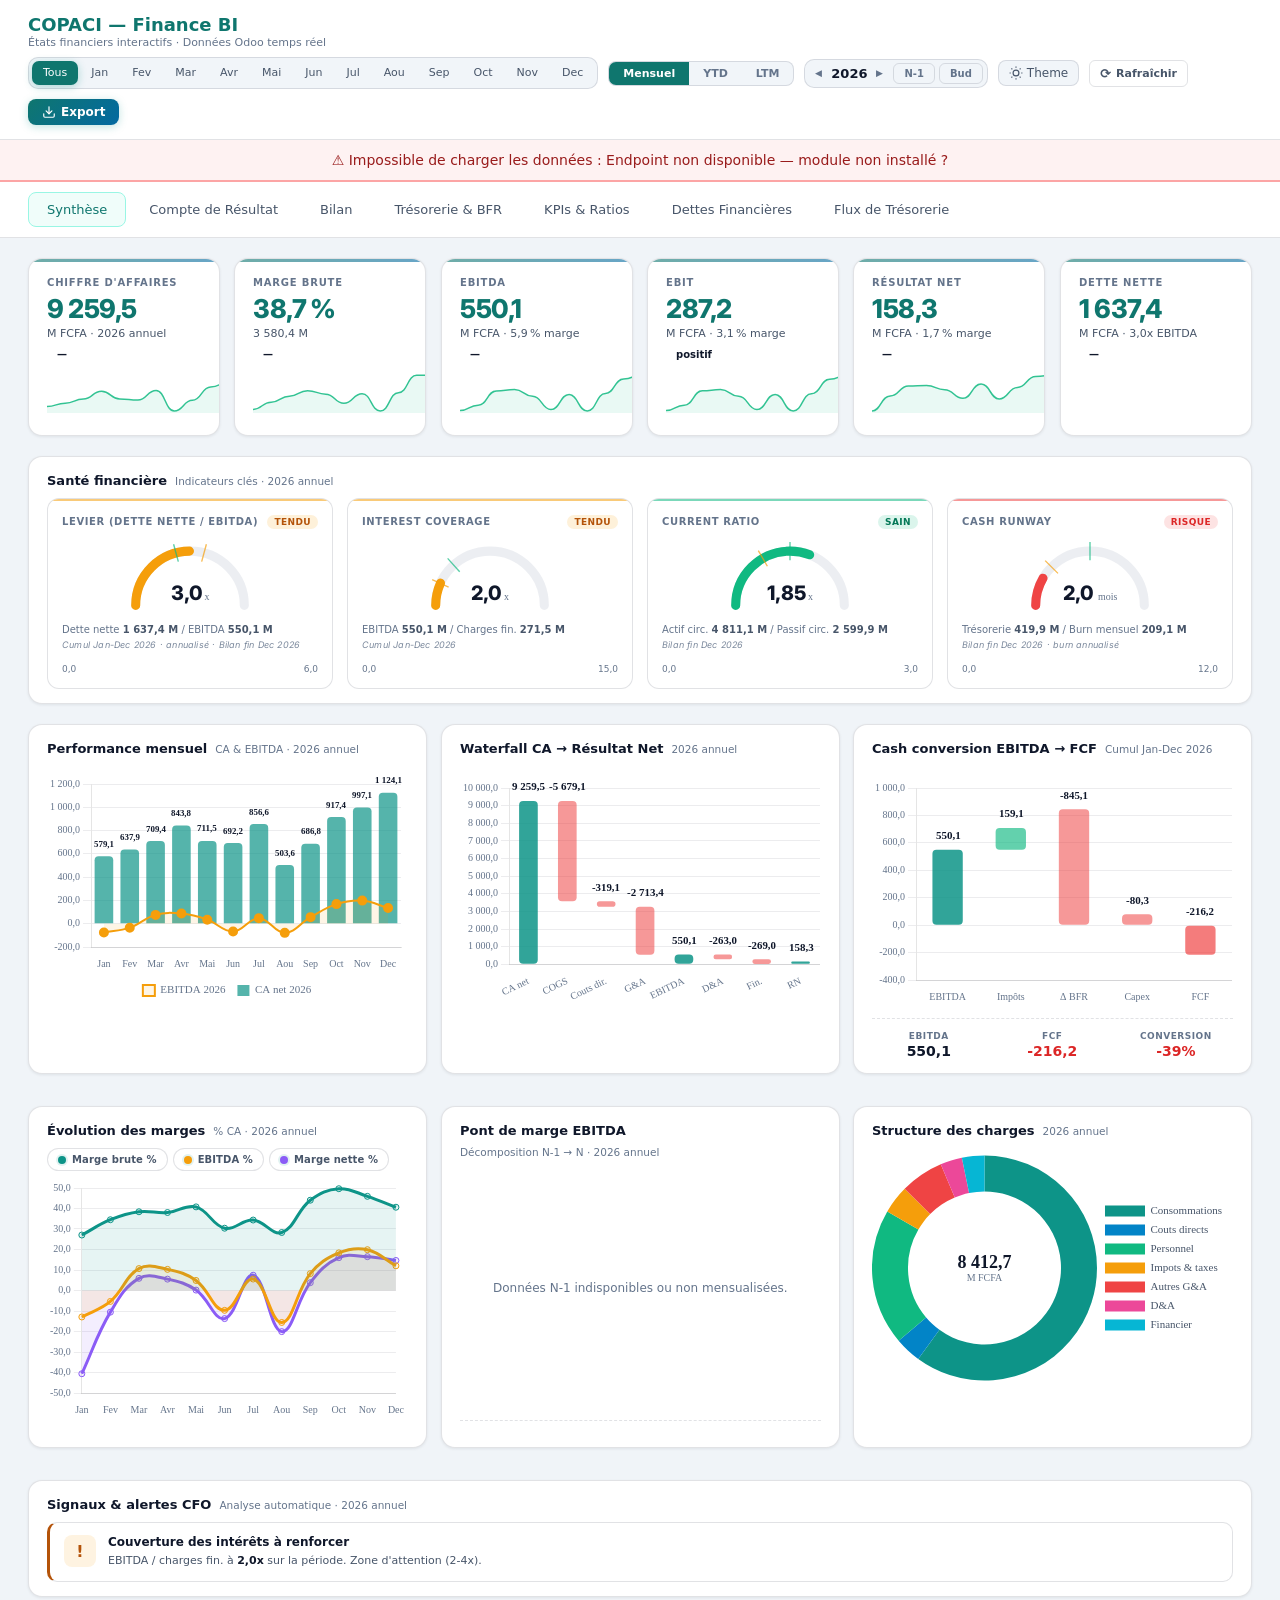
==== copaci_finance_bi/static/src/html/dashboard.html @ 36da9a75 "refactor: replace split-JS module with monolithic blob approach - Inline Chart.js 4.4.7 + plugin dat" ====
<!DOCTYPE html>
<html lang="fr" data-theme="light">
<head>
<meta charset="UTF-8">
<meta name="viewport" content="width=device-width, initial-scale=1.0">
<title>COPACI — Finance BI Dashboard (Preview · Reference)</title>
<link href="https://fonts.googleapis.com/css2?family=Inter:wght@300;400;500;600;700;800&display=swap" rel="stylesheet">
<script>/* Chart.js v4.4.7 minified - inlined to avoid CDN dependency */
/**
 * Skipped minification because the original files appears to be already minified.
 * Original file: /npm/chart.js@4.4.7/dist/chart.umd.js
 *
 * Do NOT use SRI with dynamically generated files! More information: https://www.jsdelivr.com/using-sri-with-dynamic-files
 */
/*!
 * Chart.js v4.4.7
 * https://www.chartjs.org
 * (c) 2024 Chart.js Contributors
 * Released under the MIT License
 */
!function(t,e){"object"==typeof exports&&"undefined"!=typeof module?module.exports=e():"function"==typeof define&&define.amd?define(e):(t="undefined"!=typeof globalThis?globalThis:t||self).Chart=e()}(this,(function(){"use strict";var t=Object.freeze({__proto__:null,get Colors(){return Go},get Decimation(){return Qo},get Filler(){return ma},get Legend(){return ya},get SubTitle(){return ka},get Title(){return Ma},get Tooltip(){return Ba}});function e(){}const i=(()=>{let t=0;return()=>t++})();function s(t){return null==t}function n(t){if(Array.isArray&&Array.isArray(t))return!0;const e=Object.prototype.toString.call(t);return"[object"===e.slice(0,7)&&"Array]"===e.slice(-6)}function o(t){return null!==t&&"[object Object]"===Object.prototype.toString.call(t)}function a(t){return("number"==typeof t||t instanceof Number)&&isFinite(+t)}function r(t,e){return a(t)?t:e}function l(t,e){return void 0===t?e:t}const h=(t,e)=>"string"==typeof t&&t.endsWith("%")?parseFloat(t)/100:+t/e,c=(t,e)=>"string"==typeof t&&t.endsWith("%")?parseFloat(t)/100*e:+t;function d(t,e,i){if(t&&"function"==typeof t.call)return t.apply(i,e)}function u(t,e,i,s){let a,r,l;if(n(t))if(r=t.length,s)for(a=r-1;a>=0;a--)e.call(i,t[a],a);else for(a=0;a<r;a++)e.call(i,t[a],a);else if(o(t))for(l=Object.keys(t),r=l.length,a=0;a<r;a++)e.call(i,t[l[a]],l[a])}function f(t,e){let i,s,n,o;if(!t||!e||t.length!==e.length)return!1;for(i=0,s=t.length;i<s;++i)if(n=t[i],o=e[i],n.datasetIndex!==o.datasetIndex||n.index!==o.index)return!1;return!0}function g(t){if(n(t))return t.map(g);if(o(t)){const e=Object.create(null),i=Object.keys(t),s=i.length;let n=0;for(;n<s;++n)e[i[n]]=g(t[i[n]]);return e}return t}function p(t){return-1===["__proto__","prototype","constructor"].indexOf(t)}function m(t,e,i,s){if(!p(t))return;const n=e[t],a=i[t];o(n)&&o(a)?b(n,a,s):e[t]=g(a)}function b(t,e,i){const s=n(e)?e:[e],a=s.length;if(!o(t))return t;const r=(i=i||{}).merger||m;let l;for(let e=0;e<a;++e){if(l=s[e],!o(l))continue;const n=Object.keys(l);for(let e=0,s=n.length;e<s;++e)r(n[e],t,l,i)}return t}function x(t,e){return b(t,e,{merger:_})}function _(t,e,i){if(!p(t))return;const s=e[t],n=i[t];o(s)&&o(n)?x(s,n):Object.prototype.hasOwnProperty.call(e,t)||(e[t]=g(n))}const y={"":t=>t,x:t=>t.x,y:t=>t.y};function v(t){const e=t.split("."),i=[];let s="";for(const t of e)s+=t,s.endsWith("\\")?s=s.slice(0,-1)+".":(i.push(s),s="");return i}function M(t,e){const i=y[e]||(y[e]=function(t){const e=v(t);return t=>{for(const i of e){if(""===i)break;t=t&&t[i]}return t}}(e));return i(t)}function w(t){return t.charAt(0).toUpperCase()+t.slice(1)}const k=t=>void 0!==t,S=t=>"function"==typeof t,P=(t,e)=>{if(t.size!==e.size)return!1;for(const i of t)if(!e.has(i))return!1;return!0};function D(t){return"mouseup"===t.type||"click"===t.type||"contextmenu"===t.type}const C=Math.PI,O=2*C,A=O+C,T=Number.POSITIVE_INFINITY,L=C/180,E=C/2,R=C/4,I=2*C/3,z=Math.log10,F=Math.sign;function V(t,e,i){return Math.abs(t-e)<i}function B(t){const e=Math.round(t);t=V(t,e,t/1e3)?e:t;const i=Math.pow(10,Math.floor(z(t))),s=t/i;return(s<=1?1:s<=2?2:s<=5?5:10)*i}function W(t){const e=[],i=Math.sqrt(t);let s;for(s=1;s<i;s++)t%s==0&&(e.push(s),e.push(t/s));return i===(0|i)&&e.push(i),e.sort(((t,e)=>t-e)).pop(),e}function N(t){return!isNaN(parseFloat(t))&&isFinite(t)}function H(t,e){const i=Math.round(t);return i-e<=t&&i+e>=t}function j(t,e,i){let s,n,o;for(s=0,n=t.length;s<n;s++)o=t[s][i],isNaN(o)||(e.min=Math.min(e.min,o),e.max=Math.max(e.max,o))}function $(t){return t*(C/180)}function Y(t){return t*(180/C)}function U(t){if(!a(t))return;let e=1,i=0;for(;Math.round(t*e)/e!==t;)e*=10,i++;return i}function X(t,e){const i=e.x-t.x,s=e.y-t.y,n=Math.sqrt(i*i+s*s);let o=Math.atan2(s,i);return o<-.5*C&&(o+=O),{angle:o,distance:n}}function q(t,e){return Math.sqrt(Math.pow(e.x-t.x,2)+Math.pow(e.y-t.y,2))}function K(t,e){return(t-e+A)%O-C}function G(t){return(t%O+O)%O}function Z(t,e,i,s){const n=G(t),o=G(e),a=G(i),r=G(o-n),l=G(a-n),h=G(n-o),c=G(n-a);return n===o||n===a||s&&o===a||r>l&&h<c}function J(t,e,i){return Math.max(e,Math.min(i,t))}function Q(t){return J(t,-32768,32767)}function tt(t,e,i,s=1e-6){return t>=Math.min(e,i)-s&&t<=Math.max(e,i)+s}function et(t,e,i){i=i||(i=>t[i]<e);let s,n=t.length-1,o=0;for(;n-o>1;)s=o+n>>1,i(s)?o=s:n=s;return{lo:o,hi:n}}const it=(t,e,i,s)=>et(t,i,s?s=>{const n=t[s][e];return n<i||n===i&&t[s+1][e]===i}:s=>t[s][e]<i),st=(t,e,i)=>et(t,i,(s=>t[s][e]>=i));function nt(t,e,i){let s=0,n=t.length;for(;s<n&&t[s]<e;)s++;for(;n>s&&t[n-1]>i;)n--;return s>0||n<t.length?t.slice(s,n):t}const ot=["push","pop","shift","splice","unshift"];function at(t,e){t._chartjs?t._chartjs.listeners.push(e):(Object.defineProperty(t,"_chartjs",{configurable:!0,enumerable:!1,value:{listeners:[e]}}),ot.forEach((e=>{const i="_onData"+w(e),s=t[e];Object.defineProperty(t,e,{configurable:!0,enumerable:!1,value(...e){const n=s.apply(this,e);return t._chartjs.listeners.forEach((t=>{"function"==typeof t[i]&&t[i](...e)})),n}})})))}function rt(t,e){const i=t._chartjs;if(!i)return;const s=i.listeners,n=s.indexOf(e);-1!==n&&s.splice(n,1),s.length>0||(ot.forEach((e=>{delete t[e]})),delete t._chartjs)}function lt(t){const e=new Set(t);return e.size===t.length?t:Array.from(e)}const ht="undefined"==typeof window?function(t){return t()}:window.requestAnimationFrame;function ct(t,e){let i=[],s=!1;return function(...n){i=n,s||(s=!0,ht.call(window,(()=>{s=!1,t.apply(e,i)})))}}function dt(t,e){let i;return function(...s){return e?(clearTimeout(i),i=setTimeout(t,e,s)):t.apply(this,s),e}}const ut=t=>"start"===t?"left":"end"===t?"right":"center",ft=(t,e,i)=>"start"===t?e:"end"===t?i:(e+i)/2,gt=(t,e,i,s)=>t===(s?"left":"right")?i:"center"===t?(e+i)/2:e;function pt(t,e,i){const s=e.length;let n=0,o=s;if(t._sorted){const{iScale:a,_parsed:r}=t,l=a.axis,{min:h,max:c,minDefined:d,maxDefined:u}=a.getUserBounds();d&&(n=J(Math.min(it(r,l,h).lo,i?s:it(e,l,a.getPixelForValue(h)).lo),0,s-1)),o=u?J(Math.max(it(r,a.axis,c,!0).hi+1,i?0:it(e,l,a.getPixelForValue(c),!0).hi+1),n,s)-n:s-n}return{start:n,count:o}}function mt(t){const{xScale:e,yScale:i,_scaleRanges:s}=t,n={xmin:e.min,xmax:e.max,ymin:i.min,ymax:i.max};if(!s)return t._scaleRanges=n,!0;const o=s.xmin!==e.min||s.xmax!==e.max||s.ymin!==i.min||s.ymax!==i.max;return Object.assign(s,n),o}class bt{constructor(){this._request=null,this._charts=new Map,this._running=!1,this._lastDate=void 0}_notify(t,e,i,s){const n=e.listeners[s],o=e.duration;n.forEach((s=>s({chart:t,initial:e.initial,numSteps:o,currentStep:Math.min(i-e.start,o)})))}_refresh(){this._request||(this._running=!0,this._request=ht.call(window,(()=>{this._update(),this._request=null,this._running&&this._refresh()})))}_update(t=Date.now()){let e=0;this._charts.forEach(((i,s)=>{if(!i.running||!i.items.length)return;const n=i.items;let o,a=n.length-1,r=!1;for(;a>=0;--a)o=n[a],o._active?(o._total>i.duration&&(i.duration=o._total),o.tick(t),r=!0):(n[a]=n[n.length-1],n.pop());r&&(s.draw(),this._notify(s,i,t,"progress")),n.length||(i.running=!1,this._notify(s,i,t,"complete"),i.initial=!1),e+=n.length})),this._lastDate=t,0===e&&(this._running=!1)}_getAnims(t){const e=this._charts;let i=e.get(t);return i||(i={running:!1,initial:!0,items:[],listeners:{complete:[],progress:[]}},e.set(t,i)),i}listen(t,e,i){this._getAnims(t).listeners[e].push(i)}add(t,e){e&&e.length&&this._getAnims(t).items.push(...e)}has(t){return this._getAnims(t).items.length>0}start(t){const e=this._charts.get(t);e&&(e.running=!0,e.start=Date.now(),e.duration=e.items.reduce(((t,e)=>Math.max(t,e._duration)),0),this._refresh())}running(t){if(!this._running)return!1;const e=this._charts.get(t);return!!(e&&e.running&&e.items.length)}stop(t){const e=this._charts.get(t);if(!e||!e.items.length)return;const i=e.items;let s=i.length-1;for(;s>=0;--s)i[s].cancel();e.items=[],this._notify(t,e,Date.now(),"complete")}remove(t){return this._charts.delete(t)}}var xt=new bt;
/*!
 * @kurkle/color v0.3.2
 * https://github.com/kurkle/color#readme
 * (c) 2023 Jukka Kurkela
 * Released under the MIT License
 */function _t(t){return t+.5|0}const yt=(t,e,i)=>Math.max(Math.min(t,i),e);function vt(t){return yt(_t(2.55*t),0,255)}function Mt(t){return yt(_t(255*t),0,255)}function wt(t){return yt(_t(t/2.55)/100,0,1)}function kt(t){return yt(_t(100*t),0,100)}const St={0:0,1:1,2:2,3:3,4:4,5:5,6:6,7:7,8:8,9:9,A:10,B:11,C:12,D:13,E:14,F:15,a:10,b:11,c:12,d:13,e:14,f:15},Pt=[..."0123456789ABCDEF"],Dt=t=>Pt[15&t],Ct=t=>Pt[(240&t)>>4]+Pt[15&t],Ot=t=>(240&t)>>4==(15&t);function At(t){var e=(t=>Ot(t.r)&&Ot(t.g)&&Ot(t.b)&&Ot(t.a))(t)?Dt:Ct;return t?"#"+e(t.r)+e(t.g)+e(t.b)+((t,e)=>t<255?e(t):"")(t.a,e):void 0}const Tt=/^(hsla?|hwb|hsv)\(\s*([-+.e\d]+)(?:deg)?[\s,]+([-+.e\d]+)%[\s,]+([-+.e\d]+)%(?:[\s,]+([-+.e\d]+)(%)?)?\s*\)$/;function Lt(t,e,i){const s=e*Math.min(i,1-i),n=(e,n=(e+t/30)%12)=>i-s*Math.max(Math.min(n-3,9-n,1),-1);return[n(0),n(8),n(4)]}function Et(t,e,i){const s=(s,n=(s+t/60)%6)=>i-i*e*Math.max(Math.min(n,4-n,1),0);return[s(5),s(3),s(1)]}function Rt(t,e,i){const s=Lt(t,1,.5);let n;for(e+i>1&&(n=1/(e+i),e*=n,i*=n),n=0;n<3;n++)s[n]*=1-e-i,s[n]+=e;return s}function It(t){const e=t.r/255,i=t.g/255,s=t.b/255,n=Math.max(e,i,s),o=Math.min(e,i,s),a=(n+o)/2;let r,l,h;return n!==o&&(h=n-o,l=a>.5?h/(2-n-o):h/(n+o),r=function(t,e,i,s,n){return t===n?(e-i)/s+(e<i?6:0):e===n?(i-t)/s+2:(t-e)/s+4}(e,i,s,h,n),r=60*r+.5),[0|r,l||0,a]}function zt(t,e,i,s){return(Array.isArray(e)?t(e[0],e[1],e[2]):t(e,i,s)).map(Mt)}function Ft(t,e,i){return zt(Lt,t,e,i)}function Vt(t){return(t%360+360)%360}function Bt(t){const e=Tt.exec(t);let i,s=255;if(!e)return;e[5]!==i&&(s=e[6]?vt(+e[5]):Mt(+e[5]));const n=Vt(+e[2]),o=+e[3]/100,a=+e[4]/100;return i="hwb"===e[1]?function(t,e,i){return zt(Rt,t,e,i)}(n,o,a):"hsv"===e[1]?function(t,e,i){return zt(Et,t,e,i)}(n,o,a):Ft(n,o,a),{r:i[0],g:i[1],b:i[2],a:s}}const Wt={x:"dark",Z:"light",Y:"re",X:"blu",W:"gr",V:"medium",U:"slate",A:"ee",T:"ol",S:"or",B:"ra",C:"lateg",D:"ights",R:"in",Q:"turquois",E:"hi",P:"ro",O:"al",N:"le",M:"de",L:"yello",F:"en",K:"ch",G:"arks",H:"ea",I:"ightg",J:"wh"},Nt={OiceXe:"f0f8ff",antiquewEte:"faebd7",aqua:"ffff",aquamarRe:"7fffd4",azuY:"f0ffff",beige:"f5f5dc",bisque:"ffe4c4",black:"0",blanKedOmond:"ffebcd",Xe:"ff",XeviTet:"8a2be2",bPwn:"a52a2a",burlywood:"deb887",caMtXe:"5f9ea0",KartYuse:"7fff00",KocTate:"d2691e",cSO:"ff7f50",cSnflowerXe:"6495ed",cSnsilk:"fff8dc",crimson:"dc143c",cyan:"ffff",xXe:"8b",xcyan:"8b8b",xgTMnPd:"b8860b",xWay:"a9a9a9",xgYF:"6400",xgYy:"a9a9a9",xkhaki:"bdb76b",xmagFta:"8b008b",xTivegYF:"556b2f",xSange:"ff8c00",xScEd:"9932cc",xYd:"8b0000",xsOmon:"e9967a",xsHgYF:"8fbc8f",xUXe:"483d8b",xUWay:"2f4f4f",xUgYy:"2f4f4f",xQe:"ced1",xviTet:"9400d3",dAppRk:"ff1493",dApskyXe:"bfff",dimWay:"696969",dimgYy:"696969",dodgerXe:"1e90ff",fiYbrick:"b22222",flSOwEte:"fffaf0",foYstWAn:"228b22",fuKsia:"ff00ff",gaRsbSo:"dcdcdc",ghostwEte:"f8f8ff",gTd:"ffd700",gTMnPd:"daa520",Way:"808080",gYF:"8000",gYFLw:"adff2f",gYy:"808080",honeyMw:"f0fff0",hotpRk:"ff69b4",RdianYd:"cd5c5c",Rdigo:"4b0082",ivSy:"fffff0",khaki:"f0e68c",lavFMr:"e6e6fa",lavFMrXsh:"fff0f5",lawngYF:"7cfc00",NmoncEffon:"fffacd",ZXe:"add8e6",ZcSO:"f08080",Zcyan:"e0ffff",ZgTMnPdLw:"fafad2",ZWay:"d3d3d3",ZgYF:"90ee90",ZgYy:"d3d3d3",ZpRk:"ffb6c1",ZsOmon:"ffa07a",ZsHgYF:"20b2aa",ZskyXe:"87cefa",ZUWay:"778899",ZUgYy:"778899",ZstAlXe:"b0c4de",ZLw:"ffffe0",lime:"ff00",limegYF:"32cd32",lRF:"faf0e6",magFta:"ff00ff",maPon:"800000",VaquamarRe:"66cdaa",VXe:"cd",VScEd:"ba55d3",VpurpN:"9370db",VsHgYF:"3cb371",VUXe:"7b68ee",VsprRggYF:"fa9a",VQe:"48d1cc",VviTetYd:"c71585",midnightXe:"191970",mRtcYam:"f5fffa",mistyPse:"ffe4e1",moccasR:"ffe4b5",navajowEte:"ffdead",navy:"80",Tdlace:"fdf5e6",Tive:"808000",TivedBb:"6b8e23",Sange:"ffa500",SangeYd:"ff4500",ScEd:"da70d6",pOegTMnPd:"eee8aa",pOegYF:"98fb98",pOeQe:"afeeee",pOeviTetYd:"db7093",papayawEp:"ffefd5",pHKpuff:"ffdab9",peru:"cd853f",pRk:"ffc0cb",plum:"dda0dd",powMrXe:"b0e0e6",purpN:"800080",YbeccapurpN:"663399",Yd:"ff0000",Psybrown:"bc8f8f",PyOXe:"4169e1",saddNbPwn:"8b4513",sOmon:"fa8072",sandybPwn:"f4a460",sHgYF:"2e8b57",sHshell:"fff5ee",siFna:"a0522d",silver:"c0c0c0",skyXe:"87ceeb",UXe:"6a5acd",UWay:"708090",UgYy:"708090",snow:"fffafa",sprRggYF:"ff7f",stAlXe:"4682b4",tan:"d2b48c",teO:"8080",tEstN:"d8bfd8",tomato:"ff6347",Qe:"40e0d0",viTet:"ee82ee",JHt:"f5deb3",wEte:"ffffff",wEtesmoke:"f5f5f5",Lw:"ffff00",LwgYF:"9acd32"};let Ht;function jt(t){Ht||(Ht=function(){const t={},e=Object.keys(Nt),i=Object.keys(Wt);let s,n,o,a,r;for(s=0;s<e.length;s++){for(a=r=e[s],n=0;n<i.length;n++)o=i[n],r=r.replace(o,Wt[o]);o=parseInt(Nt[a],16),t[r]=[o>>16&255,o>>8&255,255&o]}return t}(),Ht.transparent=[0,0,0,0]);const e=Ht[t.toLowerCase()];return e&&{r:e[0],g:e[1],b:e[2],a:4===e.length?e[3]:255}}const $t=/^rgba?\(\s*([-+.\d]+)(%)?[\s,]+([-+.e\d]+)(%)?[\s,]+([-+.e\d]+)(%)?(?:[\s,/]+([-+.e\d]+)(%)?)?\s*\)$/;const Yt=t=>t<=.0031308?12.92*t:1.055*Math.pow(t,1/2.4)-.055,Ut=t=>t<=.04045?t/12.92:Math.pow((t+.055)/1.055,2.4);function Xt(t,e,i){if(t){let s=It(t);s[e]=Math.max(0,Math.min(s[e]+s[e]*i,0===e?360:1)),s=Ft(s),t.r=s[0],t.g=s[1],t.b=s[2]}}function qt(t,e){return t?Object.assign(e||{},t):t}function Kt(t){var e={r:0,g:0,b:0,a:255};return Array.isArray(t)?t.length>=3&&(e={r:t[0],g:t[1],b:t[2],a:255},t.length>3&&(e.a=Mt(t[3]))):(e=qt(t,{r:0,g:0,b:0,a:1})).a=Mt(e.a),e}function Gt(t){return"r"===t.charAt(0)?function(t){const e=$t.exec(t);let i,s,n,o=255;if(e){if(e[7]!==i){const t=+e[7];o=e[8]?vt(t):yt(255*t,0,255)}return i=+e[1],s=+e[3],n=+e[5],i=255&(e[2]?vt(i):yt(i,0,255)),s=255&(e[4]?vt(s):yt(s,0,255)),n=255&(e[6]?vt(n):yt(n,0,255)),{r:i,g:s,b:n,a:o}}}(t):Bt(t)}class Zt{constructor(t){if(t instanceof Zt)return t;const e=typeof t;let i;var s,n,o;"object"===e?i=Kt(t):"string"===e&&(o=(s=t).length,"#"===s[0]&&(4===o||5===o?n={r:255&17*St[s[1]],g:255&17*St[s[2]],b:255&17*St[s[3]],a:5===o?17*St[s[4]]:255}:7!==o&&9!==o||(n={r:St[s[1]]<<4|St[s[2]],g:St[s[3]]<<4|St[s[4]],b:St[s[5]]<<4|St[s[6]],a:9===o?St[s[7]]<<4|St[s[8]]:255})),i=n||jt(t)||Gt(t)),this._rgb=i,this._valid=!!i}get valid(){return this._valid}get rgb(){var t=qt(this._rgb);return t&&(t.a=wt(t.a)),t}set rgb(t){this._rgb=Kt(t)}rgbString(){return this._valid?(t=this._rgb)&&(t.a<255?`rgba(${t.r}, ${t.g}, ${t.b}, ${wt(t.a)})`:`rgb(${t.r}, ${t.g}, ${t.b})`):void 0;var t}hexString(){return this._valid?At(this._rgb):void 0}hslString(){return this._valid?function(t){if(!t)return;const e=It(t),i=e[0],s=kt(e[1]),n=kt(e[2]);return t.a<255?`hsla(${i}, ${s}%, ${n}%, ${wt(t.a)})`:`hsl(${i}, ${s}%, ${n}%)`}(this._rgb):void 0}mix(t,e){if(t){const i=this.rgb,s=t.rgb;let n;const o=e===n?.5:e,a=2*o-1,r=i.a-s.a,l=((a*r==-1?a:(a+r)/(1+a*r))+1)/2;n=1-l,i.r=255&l*i.r+n*s.r+.5,i.g=255&l*i.g+n*s.g+.5,i.b=255&l*i.b+n*s.b+.5,i.a=o*i.a+(1-o)*s.a,this.rgb=i}return this}interpolate(t,e){return t&&(this._rgb=function(t,e,i){const s=Ut(wt(t.r)),n=Ut(wt(t.g)),o=Ut(wt(t.b));return{r:Mt(Yt(s+i*(Ut(wt(e.r))-s))),g:Mt(Yt(n+i*(Ut(wt(e.g))-n))),b:Mt(Yt(o+i*(Ut(wt(e.b))-o))),a:t.a+i*(e.a-t.a)}}(this._rgb,t._rgb,e)),this}clone(){return new Zt(this.rgb)}alpha(t){return this._rgb.a=Mt(t),this}clearer(t){return this._rgb.a*=1-t,this}greyscale(){const t=this._rgb,e=_t(.3*t.r+.59*t.g+.11*t.b);return t.r=t.g=t.b=e,this}opaquer(t){return this._rgb.a*=1+t,this}negate(){const t=this._rgb;return t.r=255-t.r,t.g=255-t.g,t.b=255-t.b,this}lighten(t){return Xt(this._rgb,2,t),this}darken(t){return Xt(this._rgb,2,-t),this}saturate(t){return Xt(this._rgb,1,t),this}desaturate(t){return Xt(this._rgb,1,-t),this}rotate(t){return function(t,e){var i=It(t);i[0]=Vt(i[0]+e),i=Ft(i),t.r=i[0],t.g=i[1],t.b=i[2]}(this._rgb,t),this}}function Jt(t){if(t&&"object"==typeof t){const e=t.toString();return"[object CanvasPattern]"===e||"[object CanvasGradient]"===e}return!1}function Qt(t){return Jt(t)?t:new Zt(t)}function te(t){return Jt(t)?t:new Zt(t).saturate(.5).darken(.1).hexString()}const ee=["x","y","borderWidth","radius","tension"],ie=["color","borderColor","backgroundColor"];const se=new Map;function ne(t,e,i){return function(t,e){e=e||{};const i=t+JSON.stringify(e);let s=se.get(i);return s||(s=new Intl.NumberFormat(t,e),se.set(i,s)),s}(e,i).format(t)}const oe={values:t=>n(t)?t:""+t,numeric(t,e,i){if(0===t)return"0";const s=this.chart.options.locale;let n,o=t;if(i.length>1){const e=Math.max(Math.abs(i[0].value),Math.abs(i[i.length-1].value));(e<1e-4||e>1e15)&&(n="scientific"),o=function(t,e){let i=e.length>3?e[2].value-e[1].value:e[1].value-e[0].value;Math.abs(i)>=1&&t!==Math.floor(t)&&(i=t-Math.floor(t));return i}(t,i)}const a=z(Math.abs(o)),r=isNaN(a)?1:Math.max(Math.min(-1*Math.floor(a),20),0),l={notation:n,minimumFractionDigits:r,maximumFractionDigits:r};return Object.assign(l,this.options.ticks.format),ne(t,s,l)},logarithmic(t,e,i){if(0===t)return"0";const s=i[e].significand||t/Math.pow(10,Math.floor(z(t)));return[1,2,3,5,10,15].includes(s)||e>.8*i.length?oe.numeric.call(this,t,e,i):""}};var ae={formatters:oe};const re=Object.create(null),le=Object.create(null);function he(t,e){if(!e)return t;const i=e.split(".");for(let e=0,s=i.length;e<s;++e){const s=i[e];t=t[s]||(t[s]=Object.create(null))}return t}function ce(t,e,i){return"string"==typeof e?b(he(t,e),i):b(he(t,""),e)}class de{constructor(t,e){this.animation=void 0,this.backgroundColor="rgba(0,0,0,0.1)",this.borderColor="rgba(0,0,0,0.1)",this.color="#666",this.datasets={},this.devicePixelRatio=t=>t.chart.platform.getDevicePixelRatio(),this.elements={},this.events=["mousemove","mouseout","click","touchstart","touchmove"],this.font={family:"'Helvetica Neue', 'Helvetica', 'Arial', sans-serif",size:12,style:"normal",lineHeight:1.2,weight:null},this.hover={},this.hoverBackgroundColor=(t,e)=>te(e.backgroundColor),this.hoverBorderColor=(t,e)=>te(e.borderColor),this.hoverColor=(t,e)=>te(e.color),this.indexAxis="x",this.interaction={mode:"nearest",intersect:!0,includeInvisible:!1},this.maintainAspectRatio=!0,this.onHover=null,this.onClick=null,this.parsing=!0,this.plugins={},this.responsive=!0,this.scale=void 0,this.scales={},this.showLine=!0,this.drawActiveElementsOnTop=!0,this.describe(t),this.apply(e)}set(t,e){return ce(this,t,e)}get(t){return he(this,t)}describe(t,e){return ce(le,t,e)}override(t,e){return ce(re,t,e)}route(t,e,i,s){const n=he(this,t),a=he(this,i),r="_"+e;Object.defineProperties(n,{[r]:{value:n[e],writable:!0},[e]:{enumerable:!0,get(){const t=this[r],e=a[s];return o(t)?Object.assign({},e,t):l(t,e)},set(t){this[r]=t}}})}apply(t){t.forEach((t=>t(this)))}}var ue=new de({_scriptable:t=>!t.startsWith("on"),_indexable:t=>"events"!==t,hover:{_fallback:"interaction"},interaction:{_scriptable:!1,_indexable:!1}},[function(t){t.set("animation",{delay:void 0,duration:1e3,easing:"easeOutQuart",fn:void 0,from:void 0,loop:void 0,to:void 0,type:void 0}),t.describe("animation",{_fallback:!1,_indexable:!1,_scriptable:t=>"onProgress"!==t&&"onComplete"!==t&&"fn"!==t}),t.set("animations",{colors:{type:"color",properties:ie},numbers:{type:"number",properties:ee}}),t.describe("animations",{_fallback:"animation"}),t.set("transitions",{active:{animation:{duration:400}},resize:{animation:{duration:0}},show:{animations:{colors:{from:"transparent"},visible:{type:"boolean",duration:0}}},hide:{animations:{colors:{to:"transparent"},visible:{type:"boolean",easing:"linear",fn:t=>0|t}}}})},function(t){t.set("layout",{autoPadding:!0,padding:{top:0,right:0,bottom:0,left:0}})},function(t){t.set("scale",{display:!0,offset:!1,reverse:!1,beginAtZero:!1,bounds:"ticks",clip:!0,grace:0,grid:{display:!0,lineWidth:1,drawOnChartArea:!0,drawTicks:!0,tickLength:8,tickWidth:(t,e)=>e.lineWidth,tickColor:(t,e)=>e.color,offset:!1},border:{display:!0,dash:[],dashOffset:0,width:1},title:{display:!1,text:"",padding:{top:4,bottom:4}},ticks:{minRotation:0,maxRotation:50,mirror:!1,textStrokeWidth:0,textStrokeColor:"",padding:3,display:!0,autoSkip:!0,autoSkipPadding:3,labelOffset:0,callback:ae.formatters.values,minor:{},major:{},align:"center",crossAlign:"near",showLabelBackdrop:!1,backdropColor:"rgba(255, 255, 255, 0.75)",backdropPadding:2}}),t.route("scale.ticks","color","","color"),t.route("scale.grid","color","","borderColor"),t.route("scale.border","color","","borderColor"),t.route("scale.title","color","","color"),t.describe("scale",{_fallback:!1,_scriptable:t=>!t.startsWith("before")&&!t.startsWith("after")&&"callback"!==t&&"parser"!==t,_indexable:t=>"borderDash"!==t&&"tickBorderDash"!==t&&"dash"!==t}),t.describe("scales",{_fallback:"scale"}),t.describe("scale.ticks",{_scriptable:t=>"backdropPadding"!==t&&"callback"!==t,_indexable:t=>"backdropPadding"!==t})}]);function fe(){return"undefined"!=typeof window&&"undefined"!=typeof document}function ge(t){let e=t.parentNode;return e&&"[object ShadowRoot]"===e.toString()&&(e=e.host),e}function pe(t,e,i){let s;return"string"==typeof t?(s=parseInt(t,10),-1!==t.indexOf("%")&&(s=s/100*e.parentNode[i])):s=t,s}const me=t=>t.ownerDocument.defaultView.getComputedStyle(t,null);function be(t,e){return me(t).getPropertyValue(e)}const xe=["top","right","bottom","left"];function _e(t,e,i){const s={};i=i?"-"+i:"";for(let n=0;n<4;n++){const o=xe[n];s[o]=parseFloat(t[e+"-"+o+i])||0}return s.width=s.left+s.right,s.height=s.top+s.bottom,s}const ye=(t,e,i)=>(t>0||e>0)&&(!i||!i.shadowRoot);function ve(t,e){if("native"in t)return t;const{canvas:i,currentDevicePixelRatio:s}=e,n=me(i),o="border-box"===n.boxSizing,a=_e(n,"padding"),r=_e(n,"border","width"),{x:l,y:h,box:c}=function(t,e){const i=t.touches,s=i&&i.length?i[0]:t,{offsetX:n,offsetY:o}=s;let a,r,l=!1;if(ye(n,o,t.target))a=n,r=o;else{const t=e.getBoundingClientRect();a=s.clientX-t.left,r=s.clientY-t.top,l=!0}return{x:a,y:r,box:l}}(t,i),d=a.left+(c&&r.left),u=a.top+(c&&r.top);let{width:f,height:g}=e;return o&&(f-=a.width+r.width,g-=a.height+r.height),{x:Math.round((l-d)/f*i.width/s),y:Math.round((h-u)/g*i.height/s)}}const Me=t=>Math.round(10*t)/10;function we(t,e,i,s){const n=me(t),o=_e(n,"margin"),a=pe(n.maxWidth,t,"clientWidth")||T,r=pe(n.maxHeight,t,"clientHeight")||T,l=function(t,e,i){let s,n;if(void 0===e||void 0===i){const o=t&&ge(t);if(o){const t=o.getBoundingClientRect(),a=me(o),r=_e(a,"border","width"),l=_e(a,"padding");e=t.width-l.width-r.width,i=t.height-l.height-r.height,s=pe(a.maxWidth,o,"clientWidth"),n=pe(a.maxHeight,o,"clientHeight")}else e=t.clientWidth,i=t.clientHeight}return{width:e,height:i,maxWidth:s||T,maxHeight:n||T}}(t,e,i);let{width:h,height:c}=l;if("content-box"===n.boxSizing){const t=_e(n,"border","width"),e=_e(n,"padding");h-=e.width+t.width,c-=e.height+t.height}h=Math.max(0,h-o.width),c=Math.max(0,s?h/s:c-o.height),h=Me(Math.min(h,a,l.maxWidth)),c=Me(Math.min(c,r,l.maxHeight)),h&&!c&&(c=Me(h/2));return(void 0!==e||void 0!==i)&&s&&l.height&&c>l.height&&(c=l.height,h=Me(Math.floor(c*s))),{width:h,height:c}}function ke(t,e,i){const s=e||1,n=Math.floor(t.height*s),o=Math.floor(t.width*s);t.height=Math.floor(t.height),t.width=Math.floor(t.width);const a=t.canvas;return a.style&&(i||!a.style.height&&!a.style.width)&&(a.style.height=`${t.height}px`,a.style.width=`${t.width}px`),(t.currentDevicePixelRatio!==s||a.height!==n||a.width!==o)&&(t.currentDevicePixelRatio=s,a.height=n,a.width=o,t.ctx.setTransform(s,0,0,s,0,0),!0)}const Se=function(){let t=!1;try{const e={get passive(){return t=!0,!1}};fe()&&(window.addEventListener("test",null,e),window.removeEventListener("test",null,e))}catch(t){}return t}();function Pe(t,e){const i=be(t,e),s=i&&i.match(/^(\d+)(\.\d+)?px$/);return s?+s[1]:void 0}function De(t){return!t||s(t.size)||s(t.family)?null:(t.style?t.style+" ":"")+(t.weight?t.weight+" ":"")+t.size+"px "+t.family}function Ce(t,e,i,s,n){let o=e[n];return o||(o=e[n]=t.measureText(n).width,i.push(n)),o>s&&(s=o),s}function Oe(t,e,i,s){let o=(s=s||{}).data=s.data||{},a=s.garbageCollect=s.garbageCollect||[];s.font!==e&&(o=s.data={},a=s.garbageCollect=[],s.font=e),t.save(),t.font=e;let r=0;const l=i.length;let h,c,d,u,f;for(h=0;h<l;h++)if(u=i[h],null==u||n(u)){if(n(u))for(c=0,d=u.length;c<d;c++)f=u[c],null==f||n(f)||(r=Ce(t,o,a,r,f))}else r=Ce(t,o,a,r,u);t.restore();const g=a.length/2;if(g>i.length){for(h=0;h<g;h++)delete o[a[h]];a.splice(0,g)}return r}function Ae(t,e,i){const s=t.currentDevicePixelRatio,n=0!==i?Math.max(i/2,.5):0;return Math.round((e-n)*s)/s+n}function Te(t,e){(e||t)&&((e=e||t.getContext("2d")).save(),e.resetTransform(),e.clearRect(0,0,t.width,t.height),e.restore())}function Le(t,e,i,s){Ee(t,e,i,s,null)}function Ee(t,e,i,s,n){let o,a,r,l,h,c,d,u;const f=e.pointStyle,g=e.rotation,p=e.radius;let m=(g||0)*L;if(f&&"object"==typeof f&&(o=f.toString(),"[object HTMLImageElement]"===o||"[object HTMLCanvasElement]"===o))return t.save(),t.translate(i,s),t.rotate(m),t.drawImage(f,-f.width/2,-f.height/2,f.width,f.height),void t.restore();if(!(isNaN(p)||p<=0)){switch(t.beginPath(),f){default:n?t.ellipse(i,s,n/2,p,0,0,O):t.arc(i,s,p,0,O),t.closePath();break;case"triangle":c=n?n/2:p,t.moveTo(i+Math.sin(m)*c,s-Math.cos(m)*p),m+=I,t.lineTo(i+Math.sin(m)*c,s-Math.cos(m)*p),m+=I,t.lineTo(i+Math.sin(m)*c,s-Math.cos(m)*p),t.closePath();break;case"rectRounded":h=.516*p,l=p-h,a=Math.cos(m+R)*l,d=Math.cos(m+R)*(n?n/2-h:l),r=Math.sin(m+R)*l,u=Math.sin(m+R)*(n?n/2-h:l),t.arc(i-d,s-r,h,m-C,m-E),t.arc(i+u,s-a,h,m-E,m),t.arc(i+d,s+r,h,m,m+E),t.arc(i-u,s+a,h,m+E,m+C),t.closePath();break;case"rect":if(!g){l=Math.SQRT1_2*p,c=n?n/2:l,t.rect(i-c,s-l,2*c,2*l);break}m+=R;case"rectRot":d=Math.cos(m)*(n?n/2:p),a=Math.cos(m)*p,r=Math.sin(m)*p,u=Math.sin(m)*(n?n/2:p),t.moveTo(i-d,s-r),t.lineTo(i+u,s-a),t.lineTo(i+d,s+r),t.lineTo(i-u,s+a),t.closePath();break;case"crossRot":m+=R;case"cross":d=Math.cos(m)*(n?n/2:p),a=Math.cos(m)*p,r=Math.sin(m)*p,u=Math.sin(m)*(n?n/2:p),t.moveTo(i-d,s-r),t.lineTo(i+d,s+r),t.moveTo(i+u,s-a),t.lineTo(i-u,s+a);break;case"star":d=Math.cos(m)*(n?n/2:p),a=Math.cos(m)*p,r=Math.sin(m)*p,u=Math.sin(m)*(n?n/2:p),t.moveTo(i-d,s-r),t.lineTo(i+d,s+r),t.moveTo(i+u,s-a),t.lineTo(i-u,s+a),m+=R,d=Math.cos(m)*(n?n/2:p),a=Math.cos(m)*p,r=Math.sin(m)*p,u=Math.sin(m)*(n?n/2:p),t.moveTo(i-d,s-r),t.lineTo(i+d,s+r),t.moveTo(i+u,s-a),t.lineTo(i-u,s+a);break;case"line":a=n?n/2:Math.cos(m)*p,r=Math.sin(m)*p,t.moveTo(i-a,s-r),t.lineTo(i+a,s+r);break;case"dash":t.moveTo(i,s),t.lineTo(i+Math.cos(m)*(n?n/2:p),s+Math.sin(m)*p);break;case!1:t.closePath()}t.fill(),e.borderWidth>0&&t.stroke()}}function Re(t,e,i){return i=i||.5,!e||t&&t.x>e.left-i&&t.x<e.right+i&&t.y>e.top-i&&t.y<e.bottom+i}function Ie(t,e){t.save(),t.beginPath(),t.rect(e.left,e.top,e.right-e.left,e.bottom-e.top),t.clip()}function ze(t){t.restore()}function Fe(t,e,i,s,n){if(!e)return t.lineTo(i.x,i.y);if("middle"===n){const s=(e.x+i.x)/2;t.lineTo(s,e.y),t.lineTo(s,i.y)}else"after"===n!=!!s?t.lineTo(e.x,i.y):t.lineTo(i.x,e.y);t.lineTo(i.x,i.y)}function Ve(t,e,i,s){if(!e)return t.lineTo(i.x,i.y);t.bezierCurveTo(s?e.cp1x:e.cp2x,s?e.cp1y:e.cp2y,s?i.cp2x:i.cp1x,s?i.cp2y:i.cp1y,i.x,i.y)}function Be(t,e,i,s,n){if(n.strikethrough||n.underline){const o=t.measureText(s),a=e-o.actualBoundingBoxLeft,r=e+o.actualBoundingBoxRight,l=i-o.actualBoundingBoxAscent,h=i+o.actualBoundingBoxDescent,c=n.strikethrough?(l+h)/2:h;t.strokeStyle=t.fillStyle,t.beginPath(),t.lineWidth=n.decorationWidth||2,t.moveTo(a,c),t.lineTo(r,c),t.stroke()}}function We(t,e){const i=t.fillStyle;t.fillStyle=e.color,t.fillRect(e.left,e.top,e.width,e.height),t.fillStyle=i}function Ne(t,e,i,o,a,r={}){const l=n(e)?e:[e],h=r.strokeWidth>0&&""!==r.strokeColor;let c,d;for(t.save(),t.font=a.string,function(t,e){e.translation&&t.translate(e.translation[0],e.translation[1]),s(e.rotation)||t.rotate(e.rotation),e.color&&(t.fillStyle=e.color),e.textAlign&&(t.textAlign=e.textAlign),e.textBaseline&&(t.textBaseline=e.textBaseline)}(t,r),c=0;c<l.length;++c)d=l[c],r.backdrop&&We(t,r.backdrop),h&&(r.strokeColor&&(t.strokeStyle=r.strokeColor),s(r.strokeWidth)||(t.lineWidth=r.strokeWidth),t.strokeText(d,i,o,r.maxWidth)),t.fillText(d,i,o,r.maxWidth),Be(t,i,o,d,r),o+=Number(a.lineHeight);t.restore()}function He(t,e){const{x:i,y:s,w:n,h:o,radius:a}=e;t.arc(i+a.topLeft,s+a.topLeft,a.topLeft,1.5*C,C,!0),t.lineTo(i,s+o-a.bottomLeft),t.arc(i+a.bottomLeft,s+o-a.bottomLeft,a.bottomLeft,C,E,!0),t.lineTo(i+n-a.bottomRight,s+o),t.arc(i+n-a.bottomRight,s+o-a.bottomRight,a.bottomRight,E,0,!0),t.lineTo(i+n,s+a.topRight),t.arc(i+n-a.topRight,s+a.topRight,a.topRight,0,-E,!0),t.lineTo(i+a.topLeft,s)}function je(t,e=[""],i,s,n=(()=>t[0])){const o=i||t;void 0===s&&(s=ti("_fallback",t));const a={[Symbol.toStringTag]:"Object",_cacheable:!0,_scopes:t,_rootScopes:o,_fallback:s,_getTarget:n,override:i=>je([i,...t],e,o,s)};return new Proxy(a,{deleteProperty:(e,i)=>(delete e[i],delete e._keys,delete t[0][i],!0),get:(i,s)=>qe(i,s,(()=>function(t,e,i,s){let n;for(const o of e)if(n=ti(Ue(o,t),i),void 0!==n)return Xe(t,n)?Je(i,s,t,n):n}(s,e,t,i))),getOwnPropertyDescriptor:(t,e)=>Reflect.getOwnPropertyDescriptor(t._scopes[0],e),getPrototypeOf:()=>Reflect.getPrototypeOf(t[0]),has:(t,e)=>ei(t).includes(e),ownKeys:t=>ei(t),set(t,e,i){const s=t._storage||(t._storage=n());return t[e]=s[e]=i,delete t._keys,!0}})}function $e(t,e,i,s){const a={_cacheable:!1,_proxy:t,_context:e,_subProxy:i,_stack:new Set,_descriptors:Ye(t,s),setContext:e=>$e(t,e,i,s),override:n=>$e(t.override(n),e,i,s)};return new Proxy(a,{deleteProperty:(e,i)=>(delete e[i],delete t[i],!0),get:(t,e,i)=>qe(t,e,(()=>function(t,e,i){const{_proxy:s,_context:a,_subProxy:r,_descriptors:l}=t;let h=s[e];S(h)&&l.isScriptable(e)&&(h=function(t,e,i,s){const{_proxy:n,_context:o,_subProxy:a,_stack:r}=i;if(r.has(t))throw new Error("Recursion detected: "+Array.from(r).join("->")+"->"+t);r.add(t);let l=e(o,a||s);r.delete(t),Xe(t,l)&&(l=Je(n._scopes,n,t,l));return l}(e,h,t,i));n(h)&&h.length&&(h=function(t,e,i,s){const{_proxy:n,_context:a,_subProxy:r,_descriptors:l}=i;if(void 0!==a.index&&s(t))return e[a.index%e.length];if(o(e[0])){const i=e,s=n._scopes.filter((t=>t!==i));e=[];for(const o of i){const i=Je(s,n,t,o);e.push($e(i,a,r&&r[t],l))}}return e}(e,h,t,l.isIndexable));Xe(e,h)&&(h=$e(h,a,r&&r[e],l));return h}(t,e,i))),getOwnPropertyDescriptor:(e,i)=>e._descriptors.allKeys?Reflect.has(t,i)?{enumerable:!0,configurable:!0}:void 0:Reflect.getOwnPropertyDescriptor(t,i),getPrototypeOf:()=>Reflect.getPrototypeOf(t),has:(e,i)=>Reflect.has(t,i),ownKeys:()=>Reflect.ownKeys(t),set:(e,i,s)=>(t[i]=s,delete e[i],!0)})}function Ye(t,e={scriptable:!0,indexable:!0}){const{_scriptable:i=e.scriptable,_indexable:s=e.indexable,_allKeys:n=e.allKeys}=t;return{allKeys:n,scriptable:i,indexable:s,isScriptable:S(i)?i:()=>i,isIndexable:S(s)?s:()=>s}}const Ue=(t,e)=>t?t+w(e):e,Xe=(t,e)=>o(e)&&"adapters"!==t&&(null===Object.getPrototypeOf(e)||e.constructor===Object);function qe(t,e,i){if(Object.prototype.hasOwnProperty.call(t,e)||"constructor"===e)return t[e];const s=i();return t[e]=s,s}function Ke(t,e,i){return S(t)?t(e,i):t}const Ge=(t,e)=>!0===t?e:"string"==typeof t?M(e,t):void 0;function Ze(t,e,i,s,n){for(const o of e){const e=Ge(i,o);if(e){t.add(e);const o=Ke(e._fallback,i,n);if(void 0!==o&&o!==i&&o!==s)return o}else if(!1===e&&void 0!==s&&i!==s)return null}return!1}function Je(t,e,i,s){const a=e._rootScopes,r=Ke(e._fallback,i,s),l=[...t,...a],h=new Set;h.add(s);let c=Qe(h,l,i,r||i,s);return null!==c&&((void 0===r||r===i||(c=Qe(h,l,r,c,s),null!==c))&&je(Array.from(h),[""],a,r,(()=>function(t,e,i){const s=t._getTarget();e in s||(s[e]={});const a=s[e];if(n(a)&&o(i))return i;return a||{}}(e,i,s))))}function Qe(t,e,i,s,n){for(;i;)i=Ze(t,e,i,s,n);return i}function ti(t,e){for(const i of e){if(!i)continue;const e=i[t];if(void 0!==e)return e}}function ei(t){let e=t._keys;return e||(e=t._keys=function(t){const e=new Set;for(const i of t)for(const t of Object.keys(i).filter((t=>!t.startsWith("_"))))e.add(t);return Array.from(e)}(t._scopes)),e}function ii(t,e,i,s){const{iScale:n}=t,{key:o="r"}=this._parsing,a=new Array(s);let r,l,h,c;for(r=0,l=s;r<l;++r)h=r+i,c=e[h],a[r]={r:n.parse(M(c,o),h)};return a}const si=Number.EPSILON||1e-14,ni=(t,e)=>e<t.length&&!t[e].skip&&t[e],oi=t=>"x"===t?"y":"x";function ai(t,e,i,s){const n=t.skip?e:t,o=e,a=i.skip?e:i,r=q(o,n),l=q(a,o);let h=r/(r+l),c=l/(r+l);h=isNaN(h)?0:h,c=isNaN(c)?0:c;const d=s*h,u=s*c;return{previous:{x:o.x-d*(a.x-n.x),y:o.y-d*(a.y-n.y)},next:{x:o.x+u*(a.x-n.x),y:o.y+u*(a.y-n.y)}}}function ri(t,e="x"){const i=oi(e),s=t.length,n=Array(s).fill(0),o=Array(s);let a,r,l,h=ni(t,0);for(a=0;a<s;++a)if(r=l,l=h,h=ni(t,a+1),l){if(h){const t=h[e]-l[e];n[a]=0!==t?(h[i]-l[i])/t:0}o[a]=r?h?F(n[a-1])!==F(n[a])?0:(n[a-1]+n[a])/2:n[a-1]:n[a]}!function(t,e,i){const s=t.length;let n,o,a,r,l,h=ni(t,0);for(let c=0;c<s-1;++c)l=h,h=ni(t,c+1),l&&h&&(V(e[c],0,si)?i[c]=i[c+1]=0:(n=i[c]/e[c],o=i[c+1]/e[c],r=Math.pow(n,2)+Math.pow(o,2),r<=9||(a=3/Math.sqrt(r),i[c]=n*a*e[c],i[c+1]=o*a*e[c])))}(t,n,o),function(t,e,i="x"){const s=oi(i),n=t.length;let o,a,r,l=ni(t,0);for(let h=0;h<n;++h){if(a=r,r=l,l=ni(t,h+1),!r)continue;const n=r[i],c=r[s];a&&(o=(n-a[i])/3,r[`cp1${i}`]=n-o,r[`cp1${s}`]=c-o*e[h]),l&&(o=(l[i]-n)/3,r[`cp2${i}`]=n+o,r[`cp2${s}`]=c+o*e[h])}}(t,o,e)}function li(t,e,i){return Math.max(Math.min(t,i),e)}function hi(t,e,i,s,n){let o,a,r,l;if(e.spanGaps&&(t=t.filter((t=>!t.skip))),"monotone"===e.cubicInterpolationMode)ri(t,n);else{let i=s?t[t.length-1]:t[0];for(o=0,a=t.length;o<a;++o)r=t[o],l=ai(i,r,t[Math.min(o+1,a-(s?0:1))%a],e.tension),r.cp1x=l.previous.x,r.cp1y=l.previous.y,r.cp2x=l.next.x,r.cp2y=l.next.y,i=r}e.capBezierPoints&&function(t,e){let i,s,n,o,a,r=Re(t[0],e);for(i=0,s=t.length;i<s;++i)a=o,o=r,r=i<s-1&&Re(t[i+1],e),o&&(n=t[i],a&&(n.cp1x=li(n.cp1x,e.left,e.right),n.cp1y=li(n.cp1y,e.top,e.bottom)),r&&(n.cp2x=li(n.cp2x,e.left,e.right),n.cp2y=li(n.cp2y,e.top,e.bottom)))}(t,i)}const ci=t=>0===t||1===t,di=(t,e,i)=>-Math.pow(2,10*(t-=1))*Math.sin((t-e)*O/i),ui=(t,e,i)=>Math.pow(2,-10*t)*Math.sin((t-e)*O/i)+1,fi={linear:t=>t,easeInQuad:t=>t*t,easeOutQuad:t=>-t*(t-2),easeInOutQuad:t=>(t/=.5)<1?.5*t*t:-.5*(--t*(t-2)-1),easeInCubic:t=>t*t*t,easeOutCubic:t=>(t-=1)*t*t+1,easeInOutCubic:t=>(t/=.5)<1?.5*t*t*t:.5*((t-=2)*t*t+2),easeInQuart:t=>t*t*t*t,easeOutQuart:t=>-((t-=1)*t*t*t-1),easeInOutQuart:t=>(t/=.5)<1?.5*t*t*t*t:-.5*((t-=2)*t*t*t-2),easeInQuint:t=>t*t*t*t*t,easeOutQuint:t=>(t-=1)*t*t*t*t+1,easeInOutQuint:t=>(t/=.5)<1?.5*t*t*t*t*t:.5*((t-=2)*t*t*t*t+2),easeInSine:t=>1-Math.cos(t*E),easeOutSine:t=>Math.sin(t*E),easeInOutSine:t=>-.5*(Math.cos(C*t)-1),easeInExpo:t=>0===t?0:Math.pow(2,10*(t-1)),easeOutExpo:t=>1===t?1:1-Math.pow(2,-10*t),easeInOutExpo:t=>ci(t)?t:t<.5?.5*Math.pow(2,10*(2*t-1)):.5*(2-Math.pow(2,-10*(2*t-1))),easeInCirc:t=>t>=1?t:-(Math.sqrt(1-t*t)-1),easeOutCirc:t=>Math.sqrt(1-(t-=1)*t),easeInOutCirc:t=>(t/=.5)<1?-.5*(Math.sqrt(1-t*t)-1):.5*(Math.sqrt(1-(t-=2)*t)+1),easeInElastic:t=>ci(t)?t:di(t,.075,.3),easeOutElastic:t=>ci(t)?t:ui(t,.075,.3),easeInOutElastic(t){const e=.1125;return ci(t)?t:t<.5?.5*di(2*t,e,.45):.5+.5*ui(2*t-1,e,.45)},easeInBack(t){const e=1.70158;return t*t*((e+1)*t-e)},easeOutBack(t){const e=1.70158;return(t-=1)*t*((e+1)*t+e)+1},easeInOutBack(t){let e=1.70158;return(t/=.5)<1?t*t*((1+(e*=1.525))*t-e)*.5:.5*((t-=2)*t*((1+(e*=1.525))*t+e)+2)},easeInBounce:t=>1-fi.easeOutBounce(1-t),easeOutBounce(t){const e=7.5625,i=2.75;return t<1/i?e*t*t:t<2/i?e*(t-=1.5/i)*t+.75:t<2.5/i?e*(t-=2.25/i)*t+.9375:e*(t-=2.625/i)*t+.984375},easeInOutBounce:t=>t<.5?.5*fi.easeInBounce(2*t):.5*fi.easeOutBounce(2*t-1)+.5};function gi(t,e,i,s){return{x:t.x+i*(e.x-t.x),y:t.y+i*(e.y-t.y)}}function pi(t,e,i,s){return{x:t.x+i*(e.x-t.x),y:"middle"===s?i<.5?t.y:e.y:"after"===s?i<1?t.y:e.y:i>0?e.y:t.y}}function mi(t,e,i,s){const n={x:t.cp2x,y:t.cp2y},o={x:e.cp1x,y:e.cp1y},a=gi(t,n,i),r=gi(n,o,i),l=gi(o,e,i),h=gi(a,r,i),c=gi(r,l,i);return gi(h,c,i)}const bi=/^(normal|(\d+(?:\.\d+)?)(px|em|%)?)$/,xi=/^(normal|italic|initial|inherit|unset|(oblique( -?[0-9]?[0-9]deg)?))$/;function _i(t,e){const i=(""+t).match(bi);if(!i||"normal"===i[1])return 1.2*e;switch(t=+i[2],i[3]){case"px":return t;case"%":t/=100}return e*t}const yi=t=>+t||0;function vi(t,e){const i={},s=o(e),n=s?Object.keys(e):e,a=o(t)?s?i=>l(t[i],t[e[i]]):e=>t[e]:()=>t;for(const t of n)i[t]=yi(a(t));return i}function Mi(t){return vi(t,{top:"y",right:"x",bottom:"y",left:"x"})}function wi(t){return vi(t,["topLeft","topRight","bottomLeft","bottomRight"])}function ki(t){const e=Mi(t);return e.width=e.left+e.right,e.height=e.top+e.bottom,e}function Si(t,e){t=t||{},e=e||ue.font;let i=l(t.size,e.size);"string"==typeof i&&(i=parseInt(i,10));let s=l(t.style,e.style);s&&!(""+s).match(xi)&&(console.warn('Invalid font style specified: "'+s+'"'),s=void 0);const n={family:l(t.family,e.family),lineHeight:_i(l(t.lineHeight,e.lineHeight),i),size:i,style:s,weight:l(t.weight,e.weight),string:""};return n.string=De(n),n}function Pi(t,e,i,s){let o,a,r,l=!0;for(o=0,a=t.length;o<a;++o)if(r=t[o],void 0!==r&&(void 0!==e&&"function"==typeof r&&(r=r(e),l=!1),void 0!==i&&n(r)&&(r=r[i%r.length],l=!1),void 0!==r))return s&&!l&&(s.cacheable=!1),r}function Di(t,e,i){const{min:s,max:n}=t,o=c(e,(n-s)/2),a=(t,e)=>i&&0===t?0:t+e;return{min:a(s,-Math.abs(o)),max:a(n,o)}}function Ci(t,e){return Object.assign(Object.create(t),e)}function Oi(t,e,i){return t?function(t,e){return{x:i=>t+t+e-i,setWidth(t){e=t},textAlign:t=>"center"===t?t:"right"===t?"left":"right",xPlus:(t,e)=>t-e,leftForLtr:(t,e)=>t-e}}(e,i):{x:t=>t,setWidth(t){},textAlign:t=>t,xPlus:(t,e)=>t+e,leftForLtr:(t,e)=>t}}function Ai(t,e){let i,s;"ltr"!==e&&"rtl"!==e||(i=t.canvas.style,s=[i.getPropertyValue("direction"),i.getPropertyPriority("direction")],i.setProperty("direction",e,"important"),t.prevTextDirection=s)}function Ti(t,e){void 0!==e&&(delete t.prevTextDirection,t.canvas.style.setProperty("direction",e[0],e[1]))}function Li(t){return"angle"===t?{between:Z,compare:K,normalize:G}:{between:tt,compare:(t,e)=>t-e,normalize:t=>t}}function Ei({start:t,end:e,count:i,loop:s,style:n}){return{start:t%i,end:e%i,loop:s&&(e-t+1)%i==0,style:n}}function Ri(t,e,i){if(!i)return[t];const{property:s,start:n,end:o}=i,a=e.length,{compare:r,between:l,normalize:h}=Li(s),{start:c,end:d,loop:u,style:f}=function(t,e,i){const{property:s,start:n,end:o}=i,{between:a,normalize:r}=Li(s),l=e.length;let h,c,{start:d,end:u,loop:f}=t;if(f){for(d+=l,u+=l,h=0,c=l;h<c&&a(r(e[d%l][s]),n,o);++h)d--,u--;d%=l,u%=l}return u<d&&(u+=l),{start:d,end:u,loop:f,style:t.style}}(t,e,i),g=[];let p,m,b,x=!1,_=null;const y=()=>x||l(n,b,p)&&0!==r(n,b),v=()=>!x||0===r(o,p)||l(o,b,p);for(let t=c,i=c;t<=d;++t)m=e[t%a],m.skip||(p=h(m[s]),p!==b&&(x=l(p,n,o),null===_&&y()&&(_=0===r(p,n)?t:i),null!==_&&v()&&(g.push(Ei({start:_,end:t,loop:u,count:a,style:f})),_=null),i=t,b=p));return null!==_&&g.push(Ei({start:_,end:d,loop:u,count:a,style:f})),g}function Ii(t,e){const i=[],s=t.segments;for(let n=0;n<s.length;n++){const o=Ri(s[n],t.points,e);o.length&&i.push(...o)}return i}function zi(t,e){const i=t.points,s=t.options.spanGaps,n=i.length;if(!n)return[];const o=!!t._loop,{start:a,end:r}=function(t,e,i,s){let n=0,o=e-1;if(i&&!s)for(;n<e&&!t[n].skip;)n++;for(;n<e&&t[n].skip;)n++;for(n%=e,i&&(o+=n);o>n&&t[o%e].skip;)o--;return o%=e,{start:n,end:o}}(i,n,o,s);if(!0===s)return Fi(t,[{start:a,end:r,loop:o}],i,e);return Fi(t,function(t,e,i,s){const n=t.length,o=[];let a,r=e,l=t[e];for(a=e+1;a<=i;++a){const i=t[a%n];i.skip||i.stop?l.skip||(s=!1,o.push({start:e%n,end:(a-1)%n,loop:s}),e=r=i.stop?a:null):(r=a,l.skip&&(e=a)),l=i}return null!==r&&o.push({start:e%n,end:r%n,loop:s}),o}(i,a,r<a?r+n:r,!!t._fullLoop&&0===a&&r===n-1),i,e)}function Fi(t,e,i,s){return s&&s.setContext&&i?function(t,e,i,s){const n=t._chart.getContext(),o=Vi(t.options),{_datasetIndex:a,options:{spanGaps:r}}=t,l=i.length,h=[];let c=o,d=e[0].start,u=d;function f(t,e,s,n){const o=r?-1:1;if(t!==e){for(t+=l;i[t%l].skip;)t-=o;for(;i[e%l].skip;)e+=o;t%l!=e%l&&(h.push({start:t%l,end:e%l,loop:s,style:n}),c=n,d=e%l)}}for(const t of e){d=r?d:t.start;let e,o=i[d%l];for(u=d+1;u<=t.end;u++){const r=i[u%l];e=Vi(s.setContext(Ci(n,{type:"segment",p0:o,p1:r,p0DataIndex:(u-1)%l,p1DataIndex:u%l,datasetIndex:a}))),Bi(e,c)&&f(d,u-1,t.loop,c),o=r,c=e}d<u-1&&f(d,u-1,t.loop,c)}return h}(t,e,i,s):e}function Vi(t){return{backgroundColor:t.backgroundColor,borderCapStyle:t.borderCapStyle,borderDash:t.borderDash,borderDashOffset:t.borderDashOffset,borderJoinStyle:t.borderJoinStyle,borderWidth:t.borderWidth,borderColor:t.borderColor}}function Bi(t,e){if(!e)return!1;const i=[],s=function(t,e){return Jt(e)?(i.includes(e)||i.push(e),i.indexOf(e)):e};return JSON.stringify(t,s)!==JSON.stringify(e,s)}var Wi=Object.freeze({__proto__:null,HALF_PI:E,INFINITY:T,PI:C,PITAU:A,QUARTER_PI:R,RAD_PER_DEG:L,TAU:O,TWO_THIRDS_PI:I,_addGrace:Di,_alignPixel:Ae,_alignStartEnd:ft,_angleBetween:Z,_angleDiff:K,_arrayUnique:lt,_attachContext:$e,_bezierCurveTo:Ve,_bezierInterpolation:mi,_boundSegment:Ri,_boundSegments:Ii,_capitalize:w,_computeSegments:zi,_createResolver:je,_decimalPlaces:U,_deprecated:function(t,e,i,s){void 0!==e&&console.warn(t+': "'+i+'" is deprecated. Please use "'+s+'" instead')},_descriptors:Ye,_elementsEqual:f,_factorize:W,_filterBetween:nt,_getParentNode:ge,_getStartAndCountOfVisiblePoints:pt,_int16Range:Q,_isBetween:tt,_isClickEvent:D,_isDomSupported:fe,_isPointInArea:Re,_limitValue:J,_longestText:Oe,_lookup:et,_lookupByKey:it,_measureText:Ce,_merger:m,_mergerIf:_,_normalizeAngle:G,_parseObjectDataRadialScale:ii,_pointInLine:gi,_readValueToProps:vi,_rlookupByKey:st,_scaleRangesChanged:mt,_setMinAndMaxByKey:j,_splitKey:v,_steppedInterpolation:pi,_steppedLineTo:Fe,_textX:gt,_toLeftRightCenter:ut,_updateBezierControlPoints:hi,addRoundedRectPath:He,almostEquals:V,almostWhole:H,callback:d,clearCanvas:Te,clipArea:Ie,clone:g,color:Qt,createContext:Ci,debounce:dt,defined:k,distanceBetweenPoints:q,drawPoint:Le,drawPointLegend:Ee,each:u,easingEffects:fi,finiteOrDefault:r,fontString:function(t,e,i){return e+" "+t+"px "+i},formatNumber:ne,getAngleFromPoint:X,getHoverColor:te,getMaximumSize:we,getRelativePosition:ve,getRtlAdapter:Oi,getStyle:be,isArray:n,isFinite:a,isFunction:S,isNullOrUndef:s,isNumber:N,isObject:o,isPatternOrGradient:Jt,listenArrayEvents:at,log10:z,merge:b,mergeIf:x,niceNum:B,noop:e,overrideTextDirection:Ai,readUsedSize:Pe,renderText:Ne,requestAnimFrame:ht,resolve:Pi,resolveObjectKey:M,restoreTextDirection:Ti,retinaScale:ke,setsEqual:P,sign:F,splineCurve:ai,splineCurveMonotone:ri,supportsEventListenerOptions:Se,throttled:ct,toDegrees:Y,toDimension:c,toFont:Si,toFontString:De,toLineHeight:_i,toPadding:ki,toPercentage:h,toRadians:$,toTRBL:Mi,toTRBLCorners:wi,uid:i,unclipArea:ze,unlistenArrayEvents:rt,valueOrDefault:l});function Ni(t,e,i,s){const{controller:n,data:o,_sorted:a}=t,r=n._cachedMeta.iScale;if(r&&e===r.axis&&"r"!==e&&a&&o.length){const t=r._reversePixels?st:it;if(!s)return t(o,e,i);if(n._sharedOptions){const s=o[0],n="function"==typeof s.getRange&&s.getRange(e);if(n){const s=t(o,e,i-n),a=t(o,e,i+n);return{lo:s.lo,hi:a.hi}}}}return{lo:0,hi:o.length-1}}function Hi(t,e,i,s,n){const o=t.getSortedVisibleDatasetMetas(),a=i[e];for(let t=0,i=o.length;t<i;++t){const{index:i,data:r}=o[t],{lo:l,hi:h}=Ni(o[t],e,a,n);for(let t=l;t<=h;++t){const e=r[t];e.skip||s(e,i,t)}}}function ji(t,e,i,s,n){const o=[];if(!n&&!t.isPointInArea(e))return o;return Hi(t,i,e,(function(i,a,r){(n||Re(i,t.chartArea,0))&&i.inRange(e.x,e.y,s)&&o.push({element:i,datasetIndex:a,index:r})}),!0),o}function $i(t,e,i,s,n,o){let a=[];const r=function(t){const e=-1!==t.indexOf("x"),i=-1!==t.indexOf("y");return function(t,s){const n=e?Math.abs(t.x-s.x):0,o=i?Math.abs(t.y-s.y):0;return Math.sqrt(Math.pow(n,2)+Math.pow(o,2))}}(i);let l=Number.POSITIVE_INFINITY;return Hi(t,i,e,(function(i,h,c){const d=i.inRange(e.x,e.y,n);if(s&&!d)return;const u=i.getCenterPoint(n);if(!(!!o||t.isPointInArea(u))&&!d)return;const f=r(e,u);f<l?(a=[{element:i,datasetIndex:h,index:c}],l=f):f===l&&a.push({element:i,datasetIndex:h,index:c})})),a}function Yi(t,e,i,s,n,o){return o||t.isPointInArea(e)?"r"!==i||s?$i(t,e,i,s,n,o):function(t,e,i,s){let n=[];return Hi(t,i,e,(function(t,i,o){const{startAngle:a,endAngle:r}=t.getProps(["startAngle","endAngle"],s),{angle:l}=X(t,{x:e.x,y:e.y});Z(l,a,r)&&n.push({element:t,datasetIndex:i,index:o})})),n}(t,e,i,n):[]}function Ui(t,e,i,s,n){const o=[],a="x"===i?"inXRange":"inYRange";let r=!1;return Hi(t,i,e,((t,s,l)=>{t[a]&&t[a](e[i],n)&&(o.push({element:t,datasetIndex:s,index:l}),r=r||t.inRange(e.x,e.y,n))})),s&&!r?[]:o}var Xi={evaluateInteractionItems:Hi,modes:{index(t,e,i,s){const n=ve(e,t),o=i.axis||"x",a=i.includeInvisible||!1,r=i.intersect?ji(t,n,o,s,a):Yi(t,n,o,!1,s,a),l=[];return r.length?(t.getSortedVisibleDatasetMetas().forEach((t=>{const e=r[0].index,i=t.data[e];i&&!i.skip&&l.push({element:i,datasetIndex:t.index,index:e})})),l):[]},dataset(t,e,i,s){const n=ve(e,t),o=i.axis||"xy",a=i.includeInvisible||!1;let r=i.intersect?ji(t,n,o,s,a):Yi(t,n,o,!1,s,a);if(r.length>0){const e=r[0].datasetIndex,i=t.getDatasetMeta(e).data;r=[];for(let t=0;t<i.length;++t)r.push({element:i[t],datasetIndex:e,index:t})}return r},point:(t,e,i,s)=>ji(t,ve(e,t),i.axis||"xy",s,i.includeInvisible||!1),nearest(t,e,i,s){const n=ve(e,t),o=i.axis||"xy",a=i.includeInvisible||!1;return Yi(t,n,o,i.intersect,s,a)},x:(t,e,i,s)=>Ui(t,ve(e,t),"x",i.intersect,s),y:(t,e,i,s)=>Ui(t,ve(e,t),"y",i.intersect,s)}};const qi=["left","top","right","bottom"];function Ki(t,e){return t.filter((t=>t.pos===e))}function Gi(t,e){return t.filter((t=>-1===qi.indexOf(t.pos)&&t.box.axis===e))}function Zi(t,e){return t.sort(((t,i)=>{const s=e?i:t,n=e?t:i;return s.weight===n.weight?s.index-n.index:s.weight-n.weight}))}function Ji(t,e){const i=function(t){const e={};for(const i of t){const{stack:t,pos:s,stackWeight:n}=i;if(!t||!qi.includes(s))continue;const o=e[t]||(e[t]={count:0,placed:0,weight:0,size:0});o.count++,o.weight+=n}return e}(t),{vBoxMaxWidth:s,hBoxMaxHeight:n}=e;let o,a,r;for(o=0,a=t.length;o<a;++o){r=t[o];const{fullSize:a}=r.box,l=i[r.stack],h=l&&r.stackWeight/l.weight;r.horizontal?(r.width=h?h*s:a&&e.availableWidth,r.height=n):(r.width=s,r.height=h?h*n:a&&e.availableHeight)}return i}function Qi(t,e,i,s){return Math.max(t[i],e[i])+Math.max(t[s],e[s])}function ts(t,e){t.top=Math.max(t.top,e.top),t.left=Math.max(t.left,e.left),t.bottom=Math.max(t.bottom,e.bottom),t.right=Math.max(t.right,e.right)}function es(t,e,i,s){const{pos:n,box:a}=i,r=t.maxPadding;if(!o(n)){i.size&&(t[n]-=i.size);const e=s[i.stack]||{size:0,count:1};e.size=Math.max(e.size,i.horizontal?a.height:a.width),i.size=e.size/e.count,t[n]+=i.size}a.getPadding&&ts(r,a.getPadding());const l=Math.max(0,e.outerWidth-Qi(r,t,"left","right")),h=Math.max(0,e.outerHeight-Qi(r,t,"top","bottom")),c=l!==t.w,d=h!==t.h;return t.w=l,t.h=h,i.horizontal?{same:c,other:d}:{same:d,other:c}}function is(t,e){const i=e.maxPadding;function s(t){const s={left:0,top:0,right:0,bottom:0};return t.forEach((t=>{s[t]=Math.max(e[t],i[t])})),s}return s(t?["left","right"]:["top","bottom"])}function ss(t,e,i,s){const n=[];let o,a,r,l,h,c;for(o=0,a=t.length,h=0;o<a;++o){r=t[o],l=r.box,l.update(r.width||e.w,r.height||e.h,is(r.horizontal,e));const{same:a,other:d}=es(e,i,r,s);h|=a&&n.length,c=c||d,l.fullSize||n.push(r)}return h&&ss(n,e,i,s)||c}function ns(t,e,i,s,n){t.top=i,t.left=e,t.right=e+s,t.bottom=i+n,t.width=s,t.height=n}function os(t,e,i,s){const n=i.padding;let{x:o,y:a}=e;for(const r of t){const t=r.box,l=s[r.stack]||{count:1,placed:0,weight:1},h=r.stackWeight/l.weight||1;if(r.horizontal){const s=e.w*h,o=l.size||t.height;k(l.start)&&(a=l.start),t.fullSize?ns(t,n.left,a,i.outerWidth-n.right-n.left,o):ns(t,e.left+l.placed,a,s,o),l.start=a,l.placed+=s,a=t.bottom}else{const s=e.h*h,a=l.size||t.width;k(l.start)&&(o=l.start),t.fullSize?ns(t,o,n.top,a,i.outerHeight-n.bottom-n.top):ns(t,o,e.top+l.placed,a,s),l.start=o,l.placed+=s,o=t.right}}e.x=o,e.y=a}var as={addBox(t,e){t.boxes||(t.boxes=[]),e.fullSize=e.fullSize||!1,e.position=e.position||"top",e.weight=e.weight||0,e._layers=e._layers||function(){return[{z:0,draw(t){e.draw(t)}}]},t.boxes.push(e)},removeBox(t,e){const i=t.boxes?t.boxes.indexOf(e):-1;-1!==i&&t.boxes.splice(i,1)},configure(t,e,i){e.fullSize=i.fullSize,e.position=i.position,e.weight=i.weight},update(t,e,i,s){if(!t)return;const n=ki(t.options.layout.padding),o=Math.max(e-n.width,0),a=Math.max(i-n.height,0),r=function(t){const e=function(t){const e=[];let i,s,n,o,a,r;for(i=0,s=(t||[]).length;i<s;++i)n=t[i],({position:o,options:{stack:a,stackWeight:r=1}}=n),e.push({index:i,box:n,pos:o,horizontal:n.isHorizontal(),weight:n.weight,stack:a&&o+a,stackWeight:r});return e}(t),i=Zi(e.filter((t=>t.box.fullSize)),!0),s=Zi(Ki(e,"left"),!0),n=Zi(Ki(e,"right")),o=Zi(Ki(e,"top"),!0),a=Zi(Ki(e,"bottom")),r=Gi(e,"x"),l=Gi(e,"y");return{fullSize:i,leftAndTop:s.concat(o),rightAndBottom:n.concat(l).concat(a).concat(r),chartArea:Ki(e,"chartArea"),vertical:s.concat(n).concat(l),horizontal:o.concat(a).concat(r)}}(t.boxes),l=r.vertical,h=r.horizontal;u(t.boxes,(t=>{"function"==typeof t.beforeLayout&&t.beforeLayout()}));const c=l.reduce(((t,e)=>e.box.options&&!1===e.box.options.display?t:t+1),0)||1,d=Object.freeze({outerWidth:e,outerHeight:i,padding:n,availableWidth:o,availableHeight:a,vBoxMaxWidth:o/2/c,hBoxMaxHeight:a/2}),f=Object.assign({},n);ts(f,ki(s));const g=Object.assign({maxPadding:f,w:o,h:a,x:n.left,y:n.top},n),p=Ji(l.concat(h),d);ss(r.fullSize,g,d,p),ss(l,g,d,p),ss(h,g,d,p)&&ss(l,g,d,p),function(t){const e=t.maxPadding;function i(i){const s=Math.max(e[i]-t[i],0);return t[i]+=s,s}t.y+=i("top"),t.x+=i("left"),i("right"),i("bottom")}(g),os(r.leftAndTop,g,d,p),g.x+=g.w,g.y+=g.h,os(r.rightAndBottom,g,d,p),t.chartArea={left:g.left,top:g.top,right:g.left+g.w,bottom:g.top+g.h,height:g.h,width:g.w},u(r.chartArea,(e=>{const i=e.box;Object.assign(i,t.chartArea),i.update(g.w,g.h,{left:0,top:0,right:0,bottom:0})}))}};class rs{acquireContext(t,e){}releaseContext(t){return!1}addEventListener(t,e,i){}removeEventListener(t,e,i){}getDevicePixelRatio(){return 1}getMaximumSize(t,e,i,s){return e=Math.max(0,e||t.width),i=i||t.height,{width:e,height:Math.max(0,s?Math.floor(e/s):i)}}isAttached(t){return!0}updateConfig(t){}}class ls extends rs{acquireContext(t){return t&&t.getContext&&t.getContext("2d")||null}updateConfig(t){t.options.animation=!1}}const hs="$chartjs",cs={touchstart:"mousedown",touchmove:"mousemove",touchend:"mouseup",pointerenter:"mouseenter",pointerdown:"mousedown",pointermove:"mousemove",pointerup:"mouseup",pointerleave:"mouseout",pointerout:"mouseout"},ds=t=>null===t||""===t;const us=!!Se&&{passive:!0};function fs(t,e,i){t&&t.canvas&&t.canvas.removeEventListener(e,i,us)}function gs(t,e){for(const i of t)if(i===e||i.contains(e))return!0}function ps(t,e,i){const s=t.canvas,n=new MutationObserver((t=>{let e=!1;for(const i of t)e=e||gs(i.addedNodes,s),e=e&&!gs(i.removedNodes,s);e&&i()}));return n.observe(document,{childList:!0,subtree:!0}),n}function ms(t,e,i){const s=t.canvas,n=new MutationObserver((t=>{let e=!1;for(const i of t)e=e||gs(i.removedNodes,s),e=e&&!gs(i.addedNodes,s);e&&i()}));return n.observe(document,{childList:!0,subtree:!0}),n}const bs=new Map;let xs=0;function _s(){const t=window.devicePixelRatio;t!==xs&&(xs=t,bs.forEach(((e,i)=>{i.currentDevicePixelRatio!==t&&e()})))}function ys(t,e,i){const s=t.canvas,n=s&&ge(s);if(!n)return;const o=ct(((t,e)=>{const s=n.clientWidth;i(t,e),s<n.clientWidth&&i()}),window),a=new ResizeObserver((t=>{const e=t[0],i=e.contentRect.width,s=e.contentRect.height;0===i&&0===s||o(i,s)}));return a.observe(n),function(t,e){bs.size||window.addEventListener("resize",_s),bs.set(t,e)}(t,o),a}function vs(t,e,i){i&&i.disconnect(),"resize"===e&&function(t){bs.delete(t),bs.size||window.removeEventListener("resize",_s)}(t)}function Ms(t,e,i){const s=t.canvas,n=ct((e=>{null!==t.ctx&&i(function(t,e){const i=cs[t.type]||t.type,{x:s,y:n}=ve(t,e);return{type:i,chart:e,native:t,x:void 0!==s?s:null,y:void 0!==n?n:null}}(e,t))}),t);return function(t,e,i){t&&t.addEventListener(e,i,us)}(s,e,n),n}class ws extends rs{acquireContext(t,e){const i=t&&t.getContext&&t.getContext("2d");return i&&i.canvas===t?(function(t,e){const i=t.style,s=t.getAttribute("height"),n=t.getAttribute("width");if(t[hs]={initial:{height:s,width:n,style:{display:i.display,height:i.height,width:i.width}}},i.display=i.display||"block",i.boxSizing=i.boxSizing||"border-box",ds(n)){const e=Pe(t,"width");void 0!==e&&(t.width=e)}if(ds(s))if(""===t.style.height)t.height=t.width/(e||2);else{const e=Pe(t,"height");void 0!==e&&(t.height=e)}}(t,e),i):null}releaseContext(t){const e=t.canvas;if(!e[hs])return!1;const i=e[hs].initial;["height","width"].forEach((t=>{const n=i[t];s(n)?e.removeAttribute(t):e.setAttribute(t,n)}));const n=i.style||{};return Object.keys(n).forEach((t=>{e.style[t]=n[t]})),e.width=e.width,delete e[hs],!0}addEventListener(t,e,i){this.removeEventListener(t,e);const s=t.$proxies||(t.$proxies={}),n={attach:ps,detach:ms,resize:ys}[e]||Ms;s[e]=n(t,e,i)}removeEventListener(t,e){const i=t.$proxies||(t.$proxies={}),s=i[e];if(!s)return;({attach:vs,detach:vs,resize:vs}[e]||fs)(t,e,s),i[e]=void 0}getDevicePixelRatio(){return window.devicePixelRatio}getMaximumSize(t,e,i,s){return we(t,e,i,s)}isAttached(t){const e=t&&ge(t);return!(!e||!e.isConnected)}}function ks(t){return!fe()||"undefined"!=typeof OffscreenCanvas&&t instanceof OffscreenCanvas?ls:ws}var Ss=Object.freeze({__proto__:null,BasePlatform:rs,BasicPlatform:ls,DomPlatform:ws,_detectPlatform:ks});const Ps="transparent",Ds={boolean:(t,e,i)=>i>.5?e:t,color(t,e,i){const s=Qt(t||Ps),n=s.valid&&Qt(e||Ps);return n&&n.valid?n.mix(s,i).hexString():e},number:(t,e,i)=>t+(e-t)*i};class Cs{constructor(t,e,i,s){const n=e[i];s=Pi([t.to,s,n,t.from]);const o=Pi([t.from,n,s]);this._active=!0,this._fn=t.fn||Ds[t.type||typeof o],this._easing=fi[t.easing]||fi.linear,this._start=Math.floor(Date.now()+(t.delay||0)),this._duration=this._total=Math.floor(t.duration),this._loop=!!t.loop,this._target=e,this._prop=i,this._from=o,this._to=s,this._promises=void 0}active(){return this._active}update(t,e,i){if(this._active){this._notify(!1);const s=this._target[this._prop],n=i-this._start,o=this._duration-n;this._start=i,this._duration=Math.floor(Math.max(o,t.duration)),this._total+=n,this._loop=!!t.loop,this._to=Pi([t.to,e,s,t.from]),this._from=Pi([t.from,s,e])}}cancel(){this._active&&(this.tick(Date.now()),this._active=!1,this._notify(!1))}tick(t){const e=t-this._start,i=this._duration,s=this._prop,n=this._from,o=this._loop,a=this._to;let r;if(this._active=n!==a&&(o||e<i),!this._active)return this._target[s]=a,void this._notify(!0);e<0?this._target[s]=n:(r=e/i%2,r=o&&r>1?2-r:r,r=this._easing(Math.min(1,Math.max(0,r))),this._target[s]=this._fn(n,a,r))}wait(){const t=this._promises||(this._promises=[]);return new Promise(((e,i)=>{t.push({res:e,rej:i})}))}_notify(t){const e=t?"res":"rej",i=this._promises||[];for(let t=0;t<i.length;t++)i[t][e]()}}class Os{constructor(t,e){this._chart=t,this._properties=new Map,this.configure(e)}configure(t){if(!o(t))return;const e=Object.keys(ue.animation),i=this._properties;Object.getOwnPropertyNames(t).forEach((s=>{const a=t[s];if(!o(a))return;const r={};for(const t of e)r[t]=a[t];(n(a.properties)&&a.properties||[s]).forEach((t=>{t!==s&&i.has(t)||i.set(t,r)}))}))}_animateOptions(t,e){const i=e.options,s=function(t,e){if(!e)return;let i=t.options;if(!i)return void(t.options=e);i.$shared&&(t.options=i=Object.assign({},i,{$shared:!1,$animations:{}}));return i}(t,i);if(!s)return[];const n=this._createAnimations(s,i);return i.$shared&&function(t,e){const i=[],s=Object.keys(e);for(let e=0;e<s.length;e++){const n=t[s[e]];n&&n.active()&&i.push(n.wait())}return Promise.all(i)}(t.options.$animations,i).then((()=>{t.options=i}),(()=>{})),n}_createAnimations(t,e){const i=this._properties,s=[],n=t.$animations||(t.$animations={}),o=Object.keys(e),a=Date.now();let r;for(r=o.length-1;r>=0;--r){const l=o[r];if("$"===l.charAt(0))continue;if("options"===l){s.push(...this._animateOptions(t,e));continue}const h=e[l];let c=n[l];const d=i.get(l);if(c){if(d&&c.active()){c.update(d,h,a);continue}c.cancel()}d&&d.duration?(n[l]=c=new Cs(d,t,l,h),s.push(c)):t[l]=h}return s}update(t,e){if(0===this._properties.size)return void Object.assign(t,e);const i=this._createAnimations(t,e);return i.length?(xt.add(this._chart,i),!0):void 0}}function As(t,e){const i=t&&t.options||{},s=i.reverse,n=void 0===i.min?e:0,o=void 0===i.max?e:0;return{start:s?o:n,end:s?n:o}}function Ts(t,e){const i=[],s=t._getSortedDatasetMetas(e);let n,o;for(n=0,o=s.length;n<o;++n)i.push(s[n].index);return i}function Ls(t,e,i,s={}){const n=t.keys,o="single"===s.mode;let r,l,h,c;if(null===e)return;let d=!1;for(r=0,l=n.length;r<l;++r){if(h=+n[r],h===i){if(d=!0,s.all)continue;break}c=t.values[h],a(c)&&(o||0===e||F(e)===F(c))&&(e+=c)}return d||s.all?e:0}function Es(t,e){const i=t&&t.options.stacked;return i||void 0===i&&void 0!==e.stack}function Rs(t,e,i){const s=t[e]||(t[e]={});return s[i]||(s[i]={})}function Is(t,e,i,s){for(const n of e.getMatchingVisibleMetas(s).reverse()){const e=t[n.index];if(i&&e>0||!i&&e<0)return n.index}return null}function zs(t,e){const{chart:i,_cachedMeta:s}=t,n=i._stacks||(i._stacks={}),{iScale:o,vScale:a,index:r}=s,l=o.axis,h=a.axis,c=function(t,e,i){return`${t.id}.${e.id}.${i.stack||i.type}`}(o,a,s),d=e.length;let u;for(let t=0;t<d;++t){const i=e[t],{[l]:o,[h]:d}=i;u=(i._stacks||(i._stacks={}))[h]=Rs(n,c,o),u[r]=d,u._top=Is(u,a,!0,s.type),u._bottom=Is(u,a,!1,s.type);(u._visualValues||(u._visualValues={}))[r]=d}}function Fs(t,e){const i=t.scales;return Object.keys(i).filter((t=>i[t].axis===e)).shift()}function Vs(t,e){const i=t.controller.index,s=t.vScale&&t.vScale.axis;if(s){e=e||t._parsed;for(const t of e){const e=t._stacks;if(!e||void 0===e[s]||void 0===e[s][i])return;delete e[s][i],void 0!==e[s]._visualValues&&void 0!==e[s]._visualValues[i]&&delete e[s]._visualValues[i]}}}const Bs=t=>"reset"===t||"none"===t,Ws=(t,e)=>e?t:Object.assign({},t);class Ns{static defaults={};static datasetElementType=null;static dataElementType=null;constructor(t,e){this.chart=t,this._ctx=t.ctx,this.index=e,this._cachedDataOpts={},this._cachedMeta=this.getMeta(),this._type=this._cachedMeta.type,this.options=void 0,this._parsing=!1,this._data=void 0,this._objectData=void 0,this._sharedOptions=void 0,this._drawStart=void 0,this._drawCount=void 0,this.enableOptionSharing=!1,this.supportsDecimation=!1,this.$context=void 0,this._syncList=[],this.datasetElementType=new.target.datasetElementType,this.dataElementType=new.target.dataElementType,this.initialize()}initialize(){const t=this._cachedMeta;this.configure(),this.linkScales(),t._stacked=Es(t.vScale,t),this.addElements(),this.options.fill&&!this.chart.isPluginEnabled("filler")&&console.warn("Tried to use the 'fill' option without the 'Filler' plugin enabled. Please import and register the 'Filler' plugin and make sure it is not disabled in the options")}updateIndex(t){this.index!==t&&Vs(this._cachedMeta),this.index=t}linkScales(){const t=this.chart,e=this._cachedMeta,i=this.getDataset(),s=(t,e,i,s)=>"x"===t?e:"r"===t?s:i,n=e.xAxisID=l(i.xAxisID,Fs(t,"x")),o=e.yAxisID=l(i.yAxisID,Fs(t,"y")),a=e.rAxisID=l(i.rAxisID,Fs(t,"r")),r=e.indexAxis,h=e.iAxisID=s(r,n,o,a),c=e.vAxisID=s(r,o,n,a);e.xScale=this.getScaleForId(n),e.yScale=this.getScaleForId(o),e.rScale=this.getScaleForId(a),e.iScale=this.getScaleForId(h),e.vScale=this.getScaleForId(c)}getDataset(){return this.chart.data.datasets[this.index]}getMeta(){return this.chart.getDatasetMeta(this.index)}getScaleForId(t){return this.chart.scales[t]}_getOtherScale(t){const e=this._cachedMeta;return t===e.iScale?e.vScale:e.iScale}reset(){this._update("reset")}_destroy(){const t=this._cachedMeta;this._data&&rt(this._data,this),t._stacked&&Vs(t)}_dataCheck(){const t=this.getDataset(),e=t.data||(t.data=[]),i=this._data;if(o(e)){const t=this._cachedMeta;this._data=function(t,e){const{iScale:i,vScale:s}=e,n="x"===i.axis?"x":"y",o="x"===s.axis?"x":"y",a=Object.keys(t),r=new Array(a.length);let l,h,c;for(l=0,h=a.length;l<h;++l)c=a[l],r[l]={[n]:c,[o]:t[c]};return r}(e,t)}else if(i!==e){if(i){rt(i,this);const t=this._cachedMeta;Vs(t),t._parsed=[]}e&&Object.isExtensible(e)&&at(e,this),this._syncList=[],this._data=e}}addElements(){const t=this._cachedMeta;this._dataCheck(),this.datasetElementType&&(t.dataset=new this.datasetElementType)}buildOrUpdateElements(t){const e=this._cachedMeta,i=this.getDataset();let s=!1;this._dataCheck();const n=e._stacked;e._stacked=Es(e.vScale,e),e.stack!==i.stack&&(s=!0,Vs(e),e.stack=i.stack),this._resyncElements(t),(s||n!==e._stacked)&&(zs(this,e._parsed),e._stacked=Es(e.vScale,e))}configure(){const t=this.chart.config,e=t.datasetScopeKeys(this._type),i=t.getOptionScopes(this.getDataset(),e,!0);this.options=t.createResolver(i,this.getContext()),this._parsing=this.options.parsing,this._cachedDataOpts={}}parse(t,e){const{_cachedMeta:i,_data:s}=this,{iScale:a,_stacked:r}=i,l=a.axis;let h,c,d,u=0===t&&e===s.length||i._sorted,f=t>0&&i._parsed[t-1];if(!1===this._parsing)i._parsed=s,i._sorted=!0,d=s;else{d=n(s[t])?this.parseArrayData(i,s,t,e):o(s[t])?this.parseObjectData(i,s,t,e):this.parsePrimitiveData(i,s,t,e);const a=()=>null===c[l]||f&&c[l]<f[l];for(h=0;h<e;++h)i._parsed[h+t]=c=d[h],u&&(a()&&(u=!1),f=c);i._sorted=u}r&&zs(this,d)}parsePrimitiveData(t,e,i,s){const{iScale:n,vScale:o}=t,a=n.axis,r=o.axis,l=n.getLabels(),h=n===o,c=new Array(s);let d,u,f;for(d=0,u=s;d<u;++d)f=d+i,c[d]={[a]:h||n.parse(l[f],f),[r]:o.parse(e[f],f)};return c}parseArrayData(t,e,i,s){const{xScale:n,yScale:o}=t,a=new Array(s);let r,l,h,c;for(r=0,l=s;r<l;++r)h=r+i,c=e[h],a[r]={x:n.parse(c[0],h),y:o.parse(c[1],h)};return a}parseObjectData(t,e,i,s){const{xScale:n,yScale:o}=t,{xAxisKey:a="x",yAxisKey:r="y"}=this._parsing,l=new Array(s);let h,c,d,u;for(h=0,c=s;h<c;++h)d=h+i,u=e[d],l[h]={x:n.parse(M(u,a),d),y:o.parse(M(u,r),d)};return l}getParsed(t){return this._cachedMeta._parsed[t]}getDataElement(t){return this._cachedMeta.data[t]}applyStack(t,e,i){const s=this.chart,n=this._cachedMeta,o=e[t.axis];return Ls({keys:Ts(s,!0),values:e._stacks[t.axis]._visualValues},o,n.index,{mode:i})}updateRangeFromParsed(t,e,i,s){const n=i[e.axis];let o=null===n?NaN:n;const a=s&&i._stacks[e.axis];s&&a&&(s.values=a,o=Ls(s,n,this._cachedMeta.index)),t.min=Math.min(t.min,o),t.max=Math.max(t.max,o)}getMinMax(t,e){const i=this._cachedMeta,s=i._parsed,n=i._sorted&&t===i.iScale,o=s.length,r=this._getOtherScale(t),l=((t,e,i)=>t&&!e.hidden&&e._stacked&&{keys:Ts(i,!0),values:null})(e,i,this.chart),h={min:Number.POSITIVE_INFINITY,max:Number.NEGATIVE_INFINITY},{min:c,max:d}=function(t){const{min:e,max:i,minDefined:s,maxDefined:n}=t.getUserBounds();return{min:s?e:Number.NEGATIVE_INFINITY,max:n?i:Number.POSITIVE_INFINITY}}(r);let u,f;function g(){f=s[u];const e=f[r.axis];return!a(f[t.axis])||c>e||d<e}for(u=0;u<o&&(g()||(this.updateRangeFromParsed(h,t,f,l),!n));++u);if(n)for(u=o-1;u>=0;--u)if(!g()){this.updateRangeFromParsed(h,t,f,l);break}return h}getAllParsedValues(t){const e=this._cachedMeta._parsed,i=[];let s,n,o;for(s=0,n=e.length;s<n;++s)o=e[s][t.axis],a(o)&&i.push(o);return i}getMaxOverflow(){return!1}getLabelAndValue(t){const e=this._cachedMeta,i=e.iScale,s=e.vScale,n=this.getParsed(t);return{label:i?""+i.getLabelForValue(n[i.axis]):"",value:s?""+s.getLabelForValue(n[s.axis]):""}}_update(t){const e=this._cachedMeta;this.update(t||"default"),e._clip=function(t){let e,i,s,n;return o(t)?(e=t.top,i=t.right,s=t.bottom,n=t.left):e=i=s=n=t,{top:e,right:i,bottom:s,left:n,disabled:!1===t}}(l(this.options.clip,function(t,e,i){if(!1===i)return!1;const s=As(t,i),n=As(e,i);return{top:n.end,right:s.end,bottom:n.start,left:s.start}}(e.xScale,e.yScale,this.getMaxOverflow())))}update(t){}draw(){const t=this._ctx,e=this.chart,i=this._cachedMeta,s=i.data||[],n=e.chartArea,o=[],a=this._drawStart||0,r=this._drawCount||s.length-a,l=this.options.drawActiveElementsOnTop;let h;for(i.dataset&&i.dataset.draw(t,n,a,r),h=a;h<a+r;++h){const e=s[h];e.hidden||(e.active&&l?o.push(e):e.draw(t,n))}for(h=0;h<o.length;++h)o[h].draw(t,n)}getStyle(t,e){const i=e?"active":"default";return void 0===t&&this._cachedMeta.dataset?this.resolveDatasetElementOptions(i):this.resolveDataElementOptions(t||0,i)}getContext(t,e,i){const s=this.getDataset();let n;if(t>=0&&t<this._cachedMeta.data.length){const e=this._cachedMeta.data[t];n=e.$context||(e.$context=function(t,e,i){return Ci(t,{active:!1,dataIndex:e,parsed:void 0,raw:void 0,element:i,index:e,mode:"default",type:"data"})}(this.getContext(),t,e)),n.parsed=this.getParsed(t),n.raw=s.data[t],n.index=n.dataIndex=t}else n=this.$context||(this.$context=function(t,e){return Ci(t,{active:!1,dataset:void 0,datasetIndex:e,index:e,mode:"default",type:"dataset"})}(this.chart.getContext(),this.index)),n.dataset=s,n.index=n.datasetIndex=this.index;return n.active=!!e,n.mode=i,n}resolveDatasetElementOptions(t){return this._resolveElementOptions(this.datasetElementType.id,t)}resolveDataElementOptions(t,e){return this._resolveElementOptions(this.dataElementType.id,e,t)}_resolveElementOptions(t,e="default",i){const s="active"===e,n=this._cachedDataOpts,o=t+"-"+e,a=n[o],r=this.enableOptionSharing&&k(i);if(a)return Ws(a,r);const l=this.chart.config,h=l.datasetElementScopeKeys(this._type,t),c=s?[`${t}Hover`,"hover",t,""]:[t,""],d=l.getOptionScopes(this.getDataset(),h),u=Object.keys(ue.elements[t]),f=l.resolveNamedOptions(d,u,(()=>this.getContext(i,s,e)),c);return f.$shared&&(f.$shared=r,n[o]=Object.freeze(Ws(f,r))),f}_resolveAnimations(t,e,i){const s=this.chart,n=this._cachedDataOpts,o=`animation-${e}`,a=n[o];if(a)return a;let r;if(!1!==s.options.animation){const s=this.chart.config,n=s.datasetAnimationScopeKeys(this._type,e),o=s.getOptionScopes(this.getDataset(),n);r=s.createResolver(o,this.getContext(t,i,e))}const l=new Os(s,r&&r.animations);return r&&r._cacheable&&(n[o]=Object.freeze(l)),l}getSharedOptions(t){if(t.$shared)return this._sharedOptions||(this._sharedOptions=Object.assign({},t))}includeOptions(t,e){return!e||Bs(t)||this.chart._animationsDisabled}_getSharedOptions(t,e){const i=this.resolveDataElementOptions(t,e),s=this._sharedOptions,n=this.getSharedOptions(i),o=this.includeOptions(e,n)||n!==s;return this.updateSharedOptions(n,e,i),{sharedOptions:n,includeOptions:o}}updateElement(t,e,i,s){Bs(s)?Object.assign(t,i):this._resolveAnimations(e,s).update(t,i)}updateSharedOptions(t,e,i){t&&!Bs(e)&&this._resolveAnimations(void 0,e).update(t,i)}_setStyle(t,e,i,s){t.active=s;const n=this.getStyle(e,s);this._resolveAnimations(e,i,s).update(t,{options:!s&&this.getSharedOptions(n)||n})}removeHoverStyle(t,e,i){this._setStyle(t,i,"active",!1)}setHoverStyle(t,e,i){this._setStyle(t,i,"active",!0)}_removeDatasetHoverStyle(){const t=this._cachedMeta.dataset;t&&this._setStyle(t,void 0,"active",!1)}_setDatasetHoverStyle(){const t=this._cachedMeta.dataset;t&&this._setStyle(t,void 0,"active",!0)}_resyncElements(t){const e=this._data,i=this._cachedMeta.data;for(const[t,e,i]of this._syncList)this[t](e,i);this._syncList=[];const s=i.length,n=e.length,o=Math.min(n,s);o&&this.parse(0,o),n>s?this._insertElements(s,n-s,t):n<s&&this._removeElements(n,s-n)}_insertElements(t,e,i=!0){const s=this._cachedMeta,n=s.data,o=t+e;let a;const r=t=>{for(t.length+=e,a=t.length-1;a>=o;a--)t[a]=t[a-e]};for(r(n),a=t;a<o;++a)n[a]=new this.dataElementType;this._parsing&&r(s._parsed),this.parse(t,e),i&&this.updateElements(n,t,e,"reset")}updateElements(t,e,i,s){}_removeElements(t,e){const i=this._cachedMeta;if(this._parsing){const s=i._parsed.splice(t,e);i._stacked&&Vs(i,s)}i.data.splice(t,e)}_sync(t){if(this._parsing)this._syncList.push(t);else{const[e,i,s]=t;this[e](i,s)}this.chart._dataChanges.push([this.index,...t])}_onDataPush(){const t=arguments.length;this._sync(["_insertElements",this.getDataset().data.length-t,t])}_onDataPop(){this._sync(["_removeElements",this._cachedMeta.data.length-1,1])}_onDataShift(){this._sync(["_removeElements",0,1])}_onDataSplice(t,e){e&&this._sync(["_removeElements",t,e]);const i=arguments.length-2;i&&this._sync(["_insertElements",t,i])}_onDataUnshift(){this._sync(["_insertElements",0,arguments.length])}}class Hs{static defaults={};static defaultRoutes=void 0;x;y;active=!1;options;$animations;tooltipPosition(t){const{x:e,y:i}=this.getProps(["x","y"],t);return{x:e,y:i}}hasValue(){return N(this.x)&&N(this.y)}getProps(t,e){const i=this.$animations;if(!e||!i)return this;const s={};return t.forEach((t=>{s[t]=i[t]&&i[t].active()?i[t]._to:this[t]})),s}}function js(t,e){const i=t.options.ticks,n=function(t){const e=t.options.offset,i=t._tickSize(),s=t._length/i+(e?0:1),n=t._maxLength/i;return Math.floor(Math.min(s,n))}(t),o=Math.min(i.maxTicksLimit||n,n),a=i.major.enabled?function(t){const e=[];let i,s;for(i=0,s=t.length;i<s;i++)t[i].major&&e.push(i);return e}(e):[],r=a.length,l=a[0],h=a[r-1],c=[];if(r>o)return function(t,e,i,s){let n,o=0,a=i[0];for(s=Math.ceil(s),n=0;n<t.length;n++)n===a&&(e.push(t[n]),o++,a=i[o*s])}(e,c,a,r/o),c;const d=function(t,e,i){const s=function(t){const e=t.length;let i,s;if(e<2)return!1;for(s=t[0],i=1;i<e;++i)if(t[i]-t[i-1]!==s)return!1;return s}(t),n=e.length/i;if(!s)return Math.max(n,1);const o=W(s);for(let t=0,e=o.length-1;t<e;t++){const e=o[t];if(e>n)return e}return Math.max(n,1)}(a,e,o);if(r>0){let t,i;const n=r>1?Math.round((h-l)/(r-1)):null;for($s(e,c,d,s(n)?0:l-n,l),t=0,i=r-1;t<i;t++)$s(e,c,d,a[t],a[t+1]);return $s(e,c,d,h,s(n)?e.length:h+n),c}return $s(e,c,d),c}function $s(t,e,i,s,n){const o=l(s,0),a=Math.min(l(n,t.length),t.length);let r,h,c,d=0;for(i=Math.ceil(i),n&&(r=n-s,i=r/Math.floor(r/i)),c=o;c<0;)d++,c=Math.round(o+d*i);for(h=Math.max(o,0);h<a;h++)h===c&&(e.push(t[h]),d++,c=Math.round(o+d*i))}const Ys=(t,e,i)=>"top"===e||"left"===e?t[e]+i:t[e]-i,Us=(t,e)=>Math.min(e||t,t);function Xs(t,e){const i=[],s=t.length/e,n=t.length;let o=0;for(;o<n;o+=s)i.push(t[Math.floor(o)]);return i}function qs(t,e,i){const s=t.ticks.length,n=Math.min(e,s-1),o=t._startPixel,a=t._endPixel,r=1e-6;let l,h=t.getPixelForTick(n);if(!(i&&(l=1===s?Math.max(h-o,a-h):0===e?(t.getPixelForTick(1)-h)/2:(h-t.getPixelForTick(n-1))/2,h+=n<e?l:-l,h<o-r||h>a+r)))return h}function Ks(t){return t.drawTicks?t.tickLength:0}function Gs(t,e){if(!t.display)return 0;const i=Si(t.font,e),s=ki(t.padding);return(n(t.text)?t.text.length:1)*i.lineHeight+s.height}function Zs(t,e,i){let s=ut(t);return(i&&"right"!==e||!i&&"right"===e)&&(s=(t=>"left"===t?"right":"right"===t?"left":t)(s)),s}class Js extends Hs{constructor(t){super(),this.id=t.id,this.type=t.type,this.options=void 0,this.ctx=t.ctx,this.chart=t.chart,this.top=void 0,this.bottom=void 0,this.left=void 0,this.right=void 0,this.width=void 0,this.height=void 0,this._margins={left:0,right:0,top:0,bottom:0},this.maxWidth=void 0,this.maxHeight=void 0,this.paddingTop=void 0,this.paddingBottom=void 0,this.paddingLeft=void 0,this.paddingRight=void 0,this.axis=void 0,this.labelRotation=void 0,this.min=void 0,this.max=void 0,this._range=void 0,this.ticks=[],this._gridLineItems=null,this._labelItems=null,this._labelSizes=null,this._length=0,this._maxLength=0,this._longestTextCache={},this._startPixel=void 0,this._endPixel=void 0,this._reversePixels=!1,this._userMax=void 0,this._userMin=void 0,this._suggestedMax=void 0,this._suggestedMin=void 0,this._ticksLength=0,this._borderValue=0,this._cache={},this._dataLimitsCached=!1,this.$context=void 0}init(t){this.options=t.setContext(this.getContext()),this.axis=t.axis,this._userMin=this.parse(t.min),this._userMax=this.parse(t.max),this._suggestedMin=this.parse(t.suggestedMin),this._suggestedMax=this.parse(t.suggestedMax)}parse(t,e){return t}getUserBounds(){let{_userMin:t,_userMax:e,_suggestedMin:i,_suggestedMax:s}=this;return t=r(t,Number.POSITIVE_INFINITY),e=r(e,Number.NEGATIVE_INFINITY),i=r(i,Number.POSITIVE_INFINITY),s=r(s,Number.NEGATIVE_INFINITY),{min:r(t,i),max:r(e,s),minDefined:a(t),maxDefined:a(e)}}getMinMax(t){let e,{min:i,max:s,minDefined:n,maxDefined:o}=this.getUserBounds();if(n&&o)return{min:i,max:s};const a=this.getMatchingVisibleMetas();for(let r=0,l=a.length;r<l;++r)e=a[r].controller.getMinMax(this,t),n||(i=Math.min(i,e.min)),o||(s=Math.max(s,e.max));return i=o&&i>s?s:i,s=n&&i>s?i:s,{min:r(i,r(s,i)),max:r(s,r(i,s))}}getPadding(){return{left:this.paddingLeft||0,top:this.paddingTop||0,right:this.paddingRight||0,bottom:this.paddingBottom||0}}getTicks(){return this.ticks}getLabels(){const t=this.chart.data;return this.options.labels||(this.isHorizontal()?t.xLabels:t.yLabels)||t.labels||[]}getLabelItems(t=this.chart.chartArea){return this._labelItems||(this._labelItems=this._computeLabelItems(t))}beforeLayout(){this._cache={},this._dataLimitsCached=!1}beforeUpdate(){d(this.options.beforeUpdate,[this])}update(t,e,i){const{beginAtZero:s,grace:n,ticks:o}=this.options,a=o.sampleSize;this.beforeUpdate(),this.maxWidth=t,this.maxHeight=e,this._margins=i=Object.assign({left:0,right:0,top:0,bottom:0},i),this.ticks=null,this._labelSizes=null,this._gridLineItems=null,this._labelItems=null,this.beforeSetDimensions(),this.setDimensions(),this.afterSetDimensions(),this._maxLength=this.isHorizontal()?this.width+i.left+i.right:this.height+i.top+i.bottom,this._dataLimitsCached||(this.beforeDataLimits(),this.determineDataLimits(),this.afterDataLimits(),this._range=Di(this,n,s),this._dataLimitsCached=!0),this.beforeBuildTicks(),this.ticks=this.buildTicks()||[],this.afterBuildTicks();const r=a<this.ticks.length;this._convertTicksToLabels(r?Xs(this.ticks,a):this.ticks),this.configure(),this.beforeCalculateLabelRotation(),this.calculateLabelRotation(),this.afterCalculateLabelRotation(),o.display&&(o.autoSkip||"auto"===o.source)&&(this.ticks=js(this,this.ticks),this._labelSizes=null,this.afterAutoSkip()),r&&this._convertTicksToLabels(this.ticks),this.beforeFit(),this.fit(),this.afterFit(),this.afterUpdate()}configure(){let t,e,i=this.options.reverse;this.isHorizontal()?(t=this.left,e=this.right):(t=this.top,e=this.bottom,i=!i),this._startPixel=t,this._endPixel=e,this._reversePixels=i,this._length=e-t,this._alignToPixels=this.options.alignToPixels}afterUpdate(){d(this.options.afterUpdate,[this])}beforeSetDimensions(){d(this.options.beforeSetDimensions,[this])}setDimensions(){this.isHorizontal()?(this.width=this.maxWidth,this.left=0,this.right=this.width):(this.height=this.maxHeight,this.top=0,this.bottom=this.height),this.paddingLeft=0,this.paddingTop=0,this.paddingRight=0,this.paddingBottom=0}afterSetDimensions(){d(this.options.afterSetDimensions,[this])}_callHooks(t){this.chart.notifyPlugins(t,this.getContext()),d(this.options[t],[this])}beforeDataLimits(){this._callHooks("beforeDataLimits")}determineDataLimits(){}afterDataLimits(){this._callHooks("afterDataLimits")}beforeBuildTicks(){this._callHooks("beforeBuildTicks")}buildTicks(){return[]}afterBuildTicks(){this._callHooks("afterBuildTicks")}beforeTickToLabelConversion(){d(this.options.beforeTickToLabelConversion,[this])}generateTickLabels(t){const e=this.options.ticks;let i,s,n;for(i=0,s=t.length;i<s;i++)n=t[i],n.label=d(e.callback,[n.value,i,t],this)}afterTickToLabelConversion(){d(this.options.afterTickToLabelConversion,[this])}beforeCalculateLabelRotation(){d(this.options.beforeCalculateLabelRotation,[this])}calculateLabelRotation(){const t=this.options,e=t.ticks,i=Us(this.ticks.length,t.ticks.maxTicksLimit),s=e.minRotation||0,n=e.maxRotation;let o,a,r,l=s;if(!this._isVisible()||!e.display||s>=n||i<=1||!this.isHorizontal())return void(this.labelRotation=s);const h=this._getLabelSizes(),c=h.widest.width,d=h.highest.height,u=J(this.chart.width-c,0,this.maxWidth);o=t.offset?this.maxWidth/i:u/(i-1),c+6>o&&(o=u/(i-(t.offset?.5:1)),a=this.maxHeight-Ks(t.grid)-e.padding-Gs(t.title,this.chart.options.font),r=Math.sqrt(c*c+d*d),l=Y(Math.min(Math.asin(J((h.highest.height+6)/o,-1,1)),Math.asin(J(a/r,-1,1))-Math.asin(J(d/r,-1,1)))),l=Math.max(s,Math.min(n,l))),this.labelRotation=l}afterCalculateLabelRotation(){d(this.options.afterCalculateLabelRotation,[this])}afterAutoSkip(){}beforeFit(){d(this.options.beforeFit,[this])}fit(){const t={width:0,height:0},{chart:e,options:{ticks:i,title:s,grid:n}}=this,o=this._isVisible(),a=this.isHorizontal();if(o){const o=Gs(s,e.options.font);if(a?(t.width=this.maxWidth,t.height=Ks(n)+o):(t.height=this.maxHeight,t.width=Ks(n)+o),i.display&&this.ticks.length){const{first:e,last:s,widest:n,highest:o}=this._getLabelSizes(),r=2*i.padding,l=$(this.labelRotation),h=Math.cos(l),c=Math.sin(l);if(a){const e=i.mirror?0:c*n.width+h*o.height;t.height=Math.min(this.maxHeight,t.height+e+r)}else{const e=i.mirror?0:h*n.width+c*o.height;t.width=Math.min(this.maxWidth,t.width+e+r)}this._calculatePadding(e,s,c,h)}}this._handleMargins(),a?(this.width=this._length=e.width-this._margins.left-this._margins.right,this.height=t.height):(this.width=t.width,this.height=this._length=e.height-this._margins.top-this._margins.bottom)}_calculatePadding(t,e,i,s){const{ticks:{align:n,padding:o},position:a}=this.options,r=0!==this.labelRotation,l="top"!==a&&"x"===this.axis;if(this.isHorizontal()){const a=this.getPixelForTick(0)-this.left,h=this.right-this.getPixelForTick(this.ticks.length-1);let c=0,d=0;r?l?(c=s*t.width,d=i*e.height):(c=i*t.height,d=s*e.width):"start"===n?d=e.width:"end"===n?c=t.width:"inner"!==n&&(c=t.width/2,d=e.width/2),this.paddingLeft=Math.max((c-a+o)*this.width/(this.width-a),0),this.paddingRight=Math.max((d-h+o)*this.width/(this.width-h),0)}else{let i=e.height/2,s=t.height/2;"start"===n?(i=0,s=t.height):"end"===n&&(i=e.height,s=0),this.paddingTop=i+o,this.paddingBottom=s+o}}_handleMargins(){this._margins&&(this._margins.left=Math.max(this.paddingLeft,this._margins.left),this._margins.top=Math.max(this.paddingTop,this._margins.top),this._margins.right=Math.max(this.paddingRight,this._margins.right),this._margins.bottom=Math.max(this.paddingBottom,this._margins.bottom))}afterFit(){d(this.options.afterFit,[this])}isHorizontal(){const{axis:t,position:e}=this.options;return"top"===e||"bottom"===e||"x"===t}isFullSize(){return this.options.fullSize}_convertTicksToLabels(t){let e,i;for(this.beforeTickToLabelConversion(),this.generateTickLabels(t),e=0,i=t.length;e<i;e++)s(t[e].label)&&(t.splice(e,1),i--,e--);this.afterTickToLabelConversion()}_getLabelSizes(){let t=this._labelSizes;if(!t){const e=this.options.ticks.sampleSize;let i=this.ticks;e<i.length&&(i=Xs(i,e)),this._labelSizes=t=this._computeLabelSizes(i,i.length,this.options.ticks.maxTicksLimit)}return t}_computeLabelSizes(t,e,i){const{ctx:o,_longestTextCache:a}=this,r=[],l=[],h=Math.floor(e/Us(e,i));let c,d,f,g,p,m,b,x,_,y,v,M=0,w=0;for(c=0;c<e;c+=h){if(g=t[c].label,p=this._resolveTickFontOptions(c),o.font=m=p.string,b=a[m]=a[m]||{data:{},gc:[]},x=p.lineHeight,_=y=0,s(g)||n(g)){if(n(g))for(d=0,f=g.length;d<f;++d)v=g[d],s(v)||n(v)||(_=Ce(o,b.data,b.gc,_,v),y+=x)}else _=Ce(o,b.data,b.gc,_,g),y=x;r.push(_),l.push(y),M=Math.max(_,M),w=Math.max(y,w)}!function(t,e){u(t,(t=>{const i=t.gc,s=i.length/2;let n;if(s>e){for(n=0;n<s;++n)delete t.data[i[n]];i.splice(0,s)}}))}(a,e);const k=r.indexOf(M),S=l.indexOf(w),P=t=>({width:r[t]||0,height:l[t]||0});return{first:P(0),last:P(e-1),widest:P(k),highest:P(S),widths:r,heights:l}}getLabelForValue(t){return t}getPixelForValue(t,e){return NaN}getValueForPixel(t){}getPixelForTick(t){const e=this.ticks;return t<0||t>e.length-1?null:this.getPixelForValue(e[t].value)}getPixelForDecimal(t){this._reversePixels&&(t=1-t);const e=this._startPixel+t*this._length;return Q(this._alignToPixels?Ae(this.chart,e,0):e)}getDecimalForPixel(t){const e=(t-this._startPixel)/this._length;return this._reversePixels?1-e:e}getBasePixel(){return this.getPixelForValue(this.getBaseValue())}getBaseValue(){const{min:t,max:e}=this;return t<0&&e<0?e:t>0&&e>0?t:0}getContext(t){const e=this.ticks||[];if(t>=0&&t<e.length){const i=e[t];return i.$context||(i.$context=function(t,e,i){return Ci(t,{tick:i,index:e,type:"tick"})}(this.getContext(),t,i))}return this.$context||(this.$context=Ci(this.chart.getContext(),{scale:this,type:"scale"}))}_tickSize(){const t=this.options.ticks,e=$(this.labelRotation),i=Math.abs(Math.cos(e)),s=Math.abs(Math.sin(e)),n=this._getLabelSizes(),o=t.autoSkipPadding||0,a=n?n.widest.width+o:0,r=n?n.highest.height+o:0;return this.isHorizontal()?r*i>a*s?a/i:r/s:r*s<a*i?r/i:a/s}_isVisible(){const t=this.options.display;return"auto"!==t?!!t:this.getMatchingVisibleMetas().length>0}_computeGridLineItems(t){const e=this.axis,i=this.chart,s=this.options,{grid:n,position:a,border:r}=s,h=n.offset,c=this.isHorizontal(),d=this.ticks.length+(h?1:0),u=Ks(n),f=[],g=r.setContext(this.getContext()),p=g.display?g.width:0,m=p/2,b=function(t){return Ae(i,t,p)};let x,_,y,v,M,w,k,S,P,D,C,O;if("top"===a)x=b(this.bottom),w=this.bottom-u,S=x-m,D=b(t.top)+m,O=t.bottom;else if("bottom"===a)x=b(this.top),D=t.top,O=b(t.bottom)-m,w=x+m,S=this.top+u;else if("left"===a)x=b(this.right),M=this.right-u,k=x-m,P=b(t.left)+m,C=t.right;else if("right"===a)x=b(this.left),P=t.left,C=b(t.right)-m,M=x+m,k=this.left+u;else if("x"===e){if("center"===a)x=b((t.top+t.bottom)/2+.5);else if(o(a)){const t=Object.keys(a)[0],e=a[t];x=b(this.chart.scales[t].getPixelForValue(e))}D=t.top,O=t.bottom,w=x+m,S=w+u}else if("y"===e){if("center"===a)x=b((t.left+t.right)/2);else if(o(a)){const t=Object.keys(a)[0],e=a[t];x=b(this.chart.scales[t].getPixelForValue(e))}M=x-m,k=M-u,P=t.left,C=t.right}const A=l(s.ticks.maxTicksLimit,d),T=Math.max(1,Math.ceil(d/A));for(_=0;_<d;_+=T){const t=this.getContext(_),e=n.setContext(t),s=r.setContext(t),o=e.lineWidth,a=e.color,l=s.dash||[],d=s.dashOffset,u=e.tickWidth,g=e.tickColor,p=e.tickBorderDash||[],m=e.tickBorderDashOffset;y=qs(this,_,h),void 0!==y&&(v=Ae(i,y,o),c?M=k=P=C=v:w=S=D=O=v,f.push({tx1:M,ty1:w,tx2:k,ty2:S,x1:P,y1:D,x2:C,y2:O,width:o,color:a,borderDash:l,borderDashOffset:d,tickWidth:u,tickColor:g,tickBorderDash:p,tickBorderDashOffset:m}))}return this._ticksLength=d,this._borderValue=x,f}_computeLabelItems(t){const e=this.axis,i=this.options,{position:s,ticks:a}=i,r=this.isHorizontal(),l=this.ticks,{align:h,crossAlign:c,padding:d,mirror:u}=a,f=Ks(i.grid),g=f+d,p=u?-d:g,m=-$(this.labelRotation),b=[];let x,_,y,v,M,w,k,S,P,D,C,O,A="middle";if("top"===s)w=this.bottom-p,k=this._getXAxisLabelAlignment();else if("bottom"===s)w=this.top+p,k=this._getXAxisLabelAlignment();else if("left"===s){const t=this._getYAxisLabelAlignment(f);k=t.textAlign,M=t.x}else if("right"===s){const t=this._getYAxisLabelAlignment(f);k=t.textAlign,M=t.x}else if("x"===e){if("center"===s)w=(t.top+t.bottom)/2+g;else if(o(s)){const t=Object.keys(s)[0],e=s[t];w=this.chart.scales[t].getPixelForValue(e)+g}k=this._getXAxisLabelAlignment()}else if("y"===e){if("center"===s)M=(t.left+t.right)/2-g;else if(o(s)){const t=Object.keys(s)[0],e=s[t];M=this.chart.scales[t].getPixelForValue(e)}k=this._getYAxisLabelAlignment(f).textAlign}"y"===e&&("start"===h?A="top":"end"===h&&(A="bottom"));const T=this._getLabelSizes();for(x=0,_=l.length;x<_;++x){y=l[x],v=y.label;const t=a.setContext(this.getContext(x));S=this.getPixelForTick(x)+a.labelOffset,P=this._resolveTickFontOptions(x),D=P.lineHeight,C=n(v)?v.length:1;const e=C/2,i=t.color,o=t.textStrokeColor,h=t.textStrokeWidth;let d,f=k;if(r?(M=S,"inner"===k&&(f=x===_-1?this.options.reverse?"left":"right":0===x?this.options.reverse?"right":"left":"center"),O="top"===s?"near"===c||0!==m?-C*D+D/2:"center"===c?-T.highest.height/2-e*D+D:-T.highest.height+D/2:"near"===c||0!==m?D/2:"center"===c?T.highest.height/2-e*D:T.highest.height-C*D,u&&(O*=-1),0===m||t.showLabelBackdrop||(M+=D/2*Math.sin(m))):(w=S,O=(1-C)*D/2),t.showLabelBackdrop){const e=ki(t.backdropPadding),i=T.heights[x],s=T.widths[x];let n=O-e.top,o=0-e.left;switch(A){case"middle":n-=i/2;break;case"bottom":n-=i}switch(k){case"center":o-=s/2;break;case"right":o-=s;break;case"inner":x===_-1?o-=s:x>0&&(o-=s/2)}d={left:o,top:n,width:s+e.width,height:i+e.height,color:t.backdropColor}}b.push({label:v,font:P,textOffset:O,options:{rotation:m,color:i,strokeColor:o,strokeWidth:h,textAlign:f,textBaseline:A,translation:[M,w],backdrop:d}})}return b}_getXAxisLabelAlignment(){const{position:t,ticks:e}=this.options;if(-$(this.labelRotation))return"top"===t?"left":"right";let i="center";return"start"===e.align?i="left":"end"===e.align?i="right":"inner"===e.align&&(i="inner"),i}_getYAxisLabelAlignment(t){const{position:e,ticks:{crossAlign:i,mirror:s,padding:n}}=this.options,o=t+n,a=this._getLabelSizes().widest.width;let r,l;return"left"===e?s?(l=this.right+n,"near"===i?r="left":"center"===i?(r="center",l+=a/2):(r="right",l+=a)):(l=this.right-o,"near"===i?r="right":"center"===i?(r="center",l-=a/2):(r="left",l=this.left)):"right"===e?s?(l=this.left+n,"near"===i?r="right":"center"===i?(r="center",l-=a/2):(r="left",l-=a)):(l=this.left+o,"near"===i?r="left":"center"===i?(r="center",l+=a/2):(r="right",l=this.right)):r="right",{textAlign:r,x:l}}_computeLabelArea(){if(this.options.ticks.mirror)return;const t=this.chart,e=this.options.position;return"left"===e||"right"===e?{top:0,left:this.left,bottom:t.height,right:this.right}:"top"===e||"bottom"===e?{top:this.top,left:0,bottom:this.bottom,right:t.width}:void 0}drawBackground(){const{ctx:t,options:{backgroundColor:e},left:i,top:s,width:n,height:o}=this;e&&(t.save(),t.fillStyle=e,t.fillRect(i,s,n,o),t.restore())}getLineWidthForValue(t){const e=this.options.grid;if(!this._isVisible()||!e.display)return 0;const i=this.ticks.findIndex((e=>e.value===t));if(i>=0){return e.setContext(this.getContext(i)).lineWidth}return 0}drawGrid(t){const e=this.options.grid,i=this.ctx,s=this._gridLineItems||(this._gridLineItems=this._computeGridLineItems(t));let n,o;const a=(t,e,s)=>{s.width&&s.color&&(i.save(),i.lineWidth=s.width,i.strokeStyle=s.color,i.setLineDash(s.borderDash||[]),i.lineDashOffset=s.borderDashOffset,i.beginPath(),i.moveTo(t.x,t.y),i.lineTo(e.x,e.y),i.stroke(),i.restore())};if(e.display)for(n=0,o=s.length;n<o;++n){const t=s[n];e.drawOnChartArea&&a({x:t.x1,y:t.y1},{x:t.x2,y:t.y2},t),e.drawTicks&&a({x:t.tx1,y:t.ty1},{x:t.tx2,y:t.ty2},{color:t.tickColor,width:t.tickWidth,borderDash:t.tickBorderDash,borderDashOffset:t.tickBorderDashOffset})}}drawBorder(){const{chart:t,ctx:e,options:{border:i,grid:s}}=this,n=i.setContext(this.getContext()),o=i.display?n.width:0;if(!o)return;const a=s.setContext(this.getContext(0)).lineWidth,r=this._borderValue;let l,h,c,d;this.isHorizontal()?(l=Ae(t,this.left,o)-o/2,h=Ae(t,this.right,a)+a/2,c=d=r):(c=Ae(t,this.top,o)-o/2,d=Ae(t,this.bottom,a)+a/2,l=h=r),e.save(),e.lineWidth=n.width,e.strokeStyle=n.color,e.beginPath(),e.moveTo(l,c),e.lineTo(h,d),e.stroke(),e.restore()}drawLabels(t){if(!this.options.ticks.display)return;const e=this.ctx,i=this._computeLabelArea();i&&Ie(e,i);const s=this.getLabelItems(t);for(const t of s){const i=t.options,s=t.font;Ne(e,t.label,0,t.textOffset,s,i)}i&&ze(e)}drawTitle(){const{ctx:t,options:{position:e,title:i,reverse:s}}=this;if(!i.display)return;const a=Si(i.font),r=ki(i.padding),l=i.align;let h=a.lineHeight/2;"bottom"===e||"center"===e||o(e)?(h+=r.bottom,n(i.text)&&(h+=a.lineHeight*(i.text.length-1))):h+=r.top;const{titleX:c,titleY:d,maxWidth:u,rotation:f}=function(t,e,i,s){const{top:n,left:a,bottom:r,right:l,chart:h}=t,{chartArea:c,scales:d}=h;let u,f,g,p=0;const m=r-n,b=l-a;if(t.isHorizontal()){if(f=ft(s,a,l),o(i)){const t=Object.keys(i)[0],s=i[t];g=d[t].getPixelForValue(s)+m-e}else g="center"===i?(c.bottom+c.top)/2+m-e:Ys(t,i,e);u=l-a}else{if(o(i)){const t=Object.keys(i)[0],s=i[t];f=d[t].getPixelForValue(s)-b+e}else f="center"===i?(c.left+c.right)/2-b+e:Ys(t,i,e);g=ft(s,r,n),p="left"===i?-E:E}return{titleX:f,titleY:g,maxWidth:u,rotation:p}}(this,h,e,l);Ne(t,i.text,0,0,a,{color:i.color,maxWidth:u,rotation:f,textAlign:Zs(l,e,s),textBaseline:"middle",translation:[c,d]})}draw(t){this._isVisible()&&(this.drawBackground(),this.drawGrid(t),this.drawBorder(),this.drawTitle(),this.drawLabels(t))}_layers(){const t=this.options,e=t.ticks&&t.ticks.z||0,i=l(t.grid&&t.grid.z,-1),s=l(t.border&&t.border.z,0);return this._isVisible()&&this.draw===Js.prototype.draw?[{z:i,draw:t=>{this.drawBackground(),this.drawGrid(t),this.drawTitle()}},{z:s,draw:()=>{this.drawBorder()}},{z:e,draw:t=>{this.drawLabels(t)}}]:[{z:e,draw:t=>{this.draw(t)}}]}getMatchingVisibleMetas(t){const e=this.chart.getSortedVisibleDatasetMetas(),i=this.axis+"AxisID",s=[];let n,o;for(n=0,o=e.length;n<o;++n){const o=e[n];o[i]!==this.id||t&&o.type!==t||s.push(o)}return s}_resolveTickFontOptions(t){return Si(this.options.ticks.setContext(this.getContext(t)).font)}_maxDigits(){const t=this._resolveTickFontOptions(0).lineHeight;return(this.isHorizontal()?this.width:this.height)/t}}class Qs{constructor(t,e,i){this.type=t,this.scope=e,this.override=i,this.items=Object.create(null)}isForType(t){return Object.prototype.isPrototypeOf.call(this.type.prototype,t.prototype)}register(t){const e=Object.getPrototypeOf(t);let i;(function(t){return"id"in t&&"defaults"in t})(e)&&(i=this.register(e));const s=this.items,n=t.id,o=this.scope+"."+n;if(!n)throw new Error("class does not have id: "+t);return n in s||(s[n]=t,function(t,e,i){const s=b(Object.create(null),[i?ue.get(i):{},ue.get(e),t.defaults]);ue.set(e,s),t.defaultRoutes&&function(t,e){Object.keys(e).forEach((i=>{const s=i.split("."),n=s.pop(),o=[t].concat(s).join("."),a=e[i].split("."),r=a.pop(),l=a.join(".");ue.route(o,n,l,r)}))}(e,t.defaultRoutes);t.descriptors&&ue.describe(e,t.descriptors)}(t,o,i),this.override&&ue.override(t.id,t.overrides)),o}get(t){return this.items[t]}unregister(t){const e=this.items,i=t.id,s=this.scope;i in e&&delete e[i],s&&i in ue[s]&&(delete ue[s][i],this.override&&delete re[i])}}class tn{constructor(){this.controllers=new Qs(Ns,"datasets",!0),this.elements=new Qs(Hs,"elements"),this.plugins=new Qs(Object,"plugins"),this.scales=new Qs(Js,"scales"),this._typedRegistries=[this.controllers,this.scales,this.elements]}add(...t){this._each("register",t)}remove(...t){this._each("unregister",t)}addControllers(...t){this._each("register",t,this.controllers)}addElements(...t){this._each("register",t,this.elements)}addPlugins(...t){this._each("register",t,this.plugins)}addScales(...t){this._each("register",t,this.scales)}getController(t){return this._get(t,this.controllers,"controller")}getElement(t){return this._get(t,this.elements,"element")}getPlugin(t){return this._get(t,this.plugins,"plugin")}getScale(t){return this._get(t,this.scales,"scale")}removeControllers(...t){this._each("unregister",t,this.controllers)}removeElements(...t){this._each("unregister",t,this.elements)}removePlugins(...t){this._each("unregister",t,this.plugins)}removeScales(...t){this._each("unregister",t,this.scales)}_each(t,e,i){[...e].forEach((e=>{const s=i||this._getRegistryForType(e);i||s.isForType(e)||s===this.plugins&&e.id?this._exec(t,s,e):u(e,(e=>{const s=i||this._getRegistryForType(e);this._exec(t,s,e)}))}))}_exec(t,e,i){const s=w(t);d(i["before"+s],[],i),e[t](i),d(i["after"+s],[],i)}_getRegistryForType(t){for(let e=0;e<this._typedRegistries.length;e++){const i=this._typedRegistries[e];if(i.isForType(t))return i}return this.plugins}_get(t,e,i){const s=e.get(t);if(void 0===s)throw new Error('"'+t+'" is not a registered '+i+".");return s}}var en=new tn;class sn{constructor(){this._init=[]}notify(t,e,i,s){"beforeInit"===e&&(this._init=this._createDescriptors(t,!0),this._notify(this._init,t,"install"));const n=s?this._descriptors(t).filter(s):this._descriptors(t),o=this._notify(n,t,e,i);return"afterDestroy"===e&&(this._notify(n,t,"stop"),this._notify(this._init,t,"uninstall")),o}_notify(t,e,i,s){s=s||{};for(const n of t){const t=n.plugin;if(!1===d(t[i],[e,s,n.options],t)&&s.cancelable)return!1}return!0}invalidate(){s(this._cache)||(this._oldCache=this._cache,this._cache=void 0)}_descriptors(t){if(this._cache)return this._cache;const e=this._cache=this._createDescriptors(t);return this._notifyStateChanges(t),e}_createDescriptors(t,e){const i=t&&t.config,s=l(i.options&&i.options.plugins,{}),n=function(t){const e={},i=[],s=Object.keys(en.plugins.items);for(let t=0;t<s.length;t++)i.push(en.getPlugin(s[t]));const n=t.plugins||[];for(let t=0;t<n.length;t++){const s=n[t];-1===i.indexOf(s)&&(i.push(s),e[s.id]=!0)}return{plugins:i,localIds:e}}(i);return!1!==s||e?function(t,{plugins:e,localIds:i},s,n){const o=[],a=t.getContext();for(const r of e){const e=r.id,l=nn(s[e],n);null!==l&&o.push({plugin:r,options:on(t.config,{plugin:r,local:i[e]},l,a)})}return o}(t,n,s,e):[]}_notifyStateChanges(t){const e=this._oldCache||[],i=this._cache,s=(t,e)=>t.filter((t=>!e.some((e=>t.plugin.id===e.plugin.id))));this._notify(s(e,i),t,"stop"),this._notify(s(i,e),t,"start")}}function nn(t,e){return e||!1!==t?!0===t?{}:t:null}function on(t,{plugin:e,local:i},s,n){const o=t.pluginScopeKeys(e),a=t.getOptionScopes(s,o);return i&&e.defaults&&a.push(e.defaults),t.createResolver(a,n,[""],{scriptable:!1,indexable:!1,allKeys:!0})}function an(t,e){const i=ue.datasets[t]||{};return((e.datasets||{})[t]||{}).indexAxis||e.indexAxis||i.indexAxis||"x"}function rn(t){if("x"===t||"y"===t||"r"===t)return t}function ln(t,...e){if(rn(t))return t;for(const s of e){const e=s.axis||("top"===(i=s.position)||"bottom"===i?"x":"left"===i||"right"===i?"y":void 0)||t.length>1&&rn(t[0].toLowerCase());if(e)return e}var i;throw new Error(`Cannot determine type of '${t}' axis. Please provide 'axis' or 'position' option.`)}function hn(t,e,i){if(i[e+"AxisID"]===t)return{axis:e}}function cn(t,e){const i=re[t.type]||{scales:{}},s=e.scales||{},n=an(t.type,e),a=Object.create(null);return Object.keys(s).forEach((e=>{const r=s[e];if(!o(r))return console.error(`Invalid scale configuration for scale: ${e}`);if(r._proxy)return console.warn(`Ignoring resolver passed as options for scale: ${e}`);const l=ln(e,r,function(t,e){if(e.data&&e.data.datasets){const i=e.data.datasets.filter((e=>e.xAxisID===t||e.yAxisID===t));if(i.length)return hn(t,"x",i[0])||hn(t,"y",i[0])}return{}}(e,t),ue.scales[r.type]),h=function(t,e){return t===e?"_index_":"_value_"}(l,n),c=i.scales||{};a[e]=x(Object.create(null),[{axis:l},r,c[l],c[h]])})),t.data.datasets.forEach((i=>{const n=i.type||t.type,o=i.indexAxis||an(n,e),r=(re[n]||{}).scales||{};Object.keys(r).forEach((t=>{const e=function(t,e){let i=t;return"_index_"===t?i=e:"_value_"===t&&(i="x"===e?"y":"x"),i}(t,o),n=i[e+"AxisID"]||e;a[n]=a[n]||Object.create(null),x(a[n],[{axis:e},s[n],r[t]])}))})),Object.keys(a).forEach((t=>{const e=a[t];x(e,[ue.scales[e.type],ue.scale])})),a}function dn(t){const e=t.options||(t.options={});e.plugins=l(e.plugins,{}),e.scales=cn(t,e)}function un(t){return(t=t||{}).datasets=t.datasets||[],t.labels=t.labels||[],t}const fn=new Map,gn=new Set;function pn(t,e){let i=fn.get(t);return i||(i=e(),fn.set(t,i),gn.add(i)),i}const mn=(t,e,i)=>{const s=M(e,i);void 0!==s&&t.add(s)};class bn{constructor(t){this._config=function(t){return(t=t||{}).data=un(t.data),dn(t),t}(t),this._scopeCache=new Map,this._resolverCache=new Map}get platform(){return this._config.platform}get type(){return this._config.type}set type(t){this._config.type=t}get data(){return this._config.data}set data(t){this._config.data=un(t)}get options(){return this._config.options}set options(t){this._config.options=t}get plugins(){return this._config.plugins}update(){const t=this._config;this.clearCache(),dn(t)}clearCache(){this._scopeCache.clear(),this._resolverCache.clear()}datasetScopeKeys(t){return pn(t,(()=>[[`datasets.${t}`,""]]))}datasetAnimationScopeKeys(t,e){return pn(`${t}.transition.${e}`,(()=>[[`datasets.${t}.transitions.${e}`,`transitions.${e}`],[`datasets.${t}`,""]]))}datasetElementScopeKeys(t,e){return pn(`${t}-${e}`,(()=>[[`datasets.${t}.elements.${e}`,`datasets.${t}`,`elements.${e}`,""]]))}pluginScopeKeys(t){const e=t.id;return pn(`${this.type}-plugin-${e}`,(()=>[[`plugins.${e}`,...t.additionalOptionScopes||[]]]))}_cachedScopes(t,e){const i=this._scopeCache;let s=i.get(t);return s&&!e||(s=new Map,i.set(t,s)),s}getOptionScopes(t,e,i){const{options:s,type:n}=this,o=this._cachedScopes(t,i),a=o.get(e);if(a)return a;const r=new Set;e.forEach((e=>{t&&(r.add(t),e.forEach((e=>mn(r,t,e)))),e.forEach((t=>mn(r,s,t))),e.forEach((t=>mn(r,re[n]||{},t))),e.forEach((t=>mn(r,ue,t))),e.forEach((t=>mn(r,le,t)))}));const l=Array.from(r);return 0===l.length&&l.push(Object.create(null)),gn.has(e)&&o.set(e,l),l}chartOptionScopes(){const{options:t,type:e}=this;return[t,re[e]||{},ue.datasets[e]||{},{type:e},ue,le]}resolveNamedOptions(t,e,i,s=[""]){const o={$shared:!0},{resolver:a,subPrefixes:r}=xn(this._resolverCache,t,s);let l=a;if(function(t,e){const{isScriptable:i,isIndexable:s}=Ye(t);for(const o of e){const e=i(o),a=s(o),r=(a||e)&&t[o];if(e&&(S(r)||_n(r))||a&&n(r))return!0}return!1}(a,e)){o.$shared=!1;l=$e(a,i=S(i)?i():i,this.createResolver(t,i,r))}for(const t of e)o[t]=l[t];return o}createResolver(t,e,i=[""],s){const{resolver:n}=xn(this._resolverCache,t,i);return o(e)?$e(n,e,void 0,s):n}}function xn(t,e,i){let s=t.get(e);s||(s=new Map,t.set(e,s));const n=i.join();let o=s.get(n);if(!o){o={resolver:je(e,i),subPrefixes:i.filter((t=>!t.toLowerCase().includes("hover")))},s.set(n,o)}return o}const _n=t=>o(t)&&Object.getOwnPropertyNames(t).some((e=>S(t[e])));const yn=["top","bottom","left","right","chartArea"];function vn(t,e){return"top"===t||"bottom"===t||-1===yn.indexOf(t)&&"x"===e}function Mn(t,e){return function(i,s){return i[t]===s[t]?i[e]-s[e]:i[t]-s[t]}}function wn(t){const e=t.chart,i=e.options.animation;e.notifyPlugins("afterRender"),d(i&&i.onComplete,[t],e)}function kn(t){const e=t.chart,i=e.options.animation;d(i&&i.onProgress,[t],e)}function Sn(t){return fe()&&"string"==typeof t?t=document.getElementById(t):t&&t.length&&(t=t[0]),t&&t.canvas&&(t=t.canvas),t}const Pn={},Dn=t=>{const e=Sn(t);return Object.values(Pn).filter((t=>t.canvas===e)).pop()};function Cn(t,e,i){const s=Object.keys(t);for(const n of s){const s=+n;if(s>=e){const o=t[n];delete t[n],(i>0||s>e)&&(t[s+i]=o)}}}function On(t,e,i){return t.options.clip?t[i]:e[i]}class An{static defaults=ue;static instances=Pn;static overrides=re;static registry=en;static version="4.4.7";static getChart=Dn;static register(...t){en.add(...t),Tn()}static unregister(...t){en.remove(...t),Tn()}constructor(t,e){const s=this.config=new bn(e),n=Sn(t),o=Dn(n);if(o)throw new Error("Canvas is already in use. Chart with ID '"+o.id+"' must be destroyed before the canvas with ID '"+o.canvas.id+"' can be reused.");const a=s.createResolver(s.chartOptionScopes(),this.getContext());this.platform=new(s.platform||ks(n)),this.platform.updateConfig(s);const r=this.platform.acquireContext(n,a.aspectRatio),l=r&&r.canvas,h=l&&l.height,c=l&&l.width;this.id=i(),this.ctx=r,this.canvas=l,this.width=c,this.height=h,this._options=a,this._aspectRatio=this.aspectRatio,this._layers=[],this._metasets=[],this._stacks=void 0,this.boxes=[],this.currentDevicePixelRatio=void 0,this.chartArea=void 0,this._active=[],this._lastEvent=void 0,this._listeners={},this._responsiveListeners=void 0,this._sortedMetasets=[],this.scales={},this._plugins=new sn,this.$proxies={},this._hiddenIndices={},this.attached=!1,this._animationsDisabled=void 0,this.$context=void 0,this._doResize=dt((t=>this.update(t)),a.resizeDelay||0),this._dataChanges=[],Pn[this.id]=this,r&&l?(xt.listen(this,"complete",wn),xt.listen(this,"progress",kn),this._initialize(),this.attached&&this.update()):console.error("Failed to create chart: can't acquire context from the given item")}get aspectRatio(){const{options:{aspectRatio:t,maintainAspectRatio:e},width:i,height:n,_aspectRatio:o}=this;return s(t)?e&&o?o:n?i/n:null:t}get data(){return this.config.data}set data(t){this.config.data=t}get options(){return this._options}set options(t){this.config.options=t}get registry(){return en}_initialize(){return this.notifyPlugins("beforeInit"),this.options.responsive?this.resize():ke(this,this.options.devicePixelRatio),this.bindEvents(),this.notifyPlugins("afterInit"),this}clear(){return Te(this.canvas,this.ctx),this}stop(){return xt.stop(this),this}resize(t,e){xt.running(this)?this._resizeBeforeDraw={width:t,height:e}:this._resize(t,e)}_resize(t,e){const i=this.options,s=this.canvas,n=i.maintainAspectRatio&&this.aspectRatio,o=this.platform.getMaximumSize(s,t,e,n),a=i.devicePixelRatio||this.platform.getDevicePixelRatio(),r=this.width?"resize":"attach";this.width=o.width,this.height=o.height,this._aspectRatio=this.aspectRatio,ke(this,a,!0)&&(this.notifyPlugins("resize",{size:o}),d(i.onResize,[this,o],this),this.attached&&this._doResize(r)&&this.render())}ensureScalesHaveIDs(){u(this.options.scales||{},((t,e)=>{t.id=e}))}buildOrUpdateScales(){const t=this.options,e=t.scales,i=this.scales,s=Object.keys(i).reduce(((t,e)=>(t[e]=!1,t)),{});let n=[];e&&(n=n.concat(Object.keys(e).map((t=>{const i=e[t],s=ln(t,i),n="r"===s,o="x"===s;return{options:i,dposition:n?"chartArea":o?"bottom":"left",dtype:n?"radialLinear":o?"category":"linear"}})))),u(n,(e=>{const n=e.options,o=n.id,a=ln(o,n),r=l(n.type,e.dtype);void 0!==n.position&&vn(n.position,a)===vn(e.dposition)||(n.position=e.dposition),s[o]=!0;let h=null;if(o in i&&i[o].type===r)h=i[o];else{h=new(en.getScale(r))({id:o,type:r,ctx:this.ctx,chart:this}),i[h.id]=h}h.init(n,t)})),u(s,((t,e)=>{t||delete i[e]})),u(i,(t=>{as.configure(this,t,t.options),as.addBox(this,t)}))}_updateMetasets(){const t=this._metasets,e=this.data.datasets.length,i=t.length;if(t.sort(((t,e)=>t.index-e.index)),i>e){for(let t=e;t<i;++t)this._destroyDatasetMeta(t);t.splice(e,i-e)}this._sortedMetasets=t.slice(0).sort(Mn("order","index"))}_removeUnreferencedMetasets(){const{_metasets:t,data:{datasets:e}}=this;t.length>e.length&&delete this._stacks,t.forEach(((t,i)=>{0===e.filter((e=>e===t._dataset)).length&&this._destroyDatasetMeta(i)}))}buildOrUpdateControllers(){const t=[],e=this.data.datasets;let i,s;for(this._removeUnreferencedMetasets(),i=0,s=e.length;i<s;i++){const s=e[i];let n=this.getDatasetMeta(i);const o=s.type||this.config.type;if(n.type&&n.type!==o&&(this._destroyDatasetMeta(i),n=this.getDatasetMeta(i)),n.type=o,n.indexAxis=s.indexAxis||an(o,this.options),n.order=s.order||0,n.index=i,n.label=""+s.label,n.visible=this.isDatasetVisible(i),n.controller)n.controller.updateIndex(i),n.controller.linkScales();else{const e=en.getController(o),{datasetElementType:s,dataElementType:a}=ue.datasets[o];Object.assign(e,{dataElementType:en.getElement(a),datasetElementType:s&&en.getElement(s)}),n.controller=new e(this,i),t.push(n.controller)}}return this._updateMetasets(),t}_resetElements(){u(this.data.datasets,((t,e)=>{this.getDatasetMeta(e).controller.reset()}),this)}reset(){this._resetElements(),this.notifyPlugins("reset")}update(t){const e=this.config;e.update();const i=this._options=e.createResolver(e.chartOptionScopes(),this.getContext()),s=this._animationsDisabled=!i.animation;if(this._updateScales(),this._checkEventBindings(),this._updateHiddenIndices(),this._plugins.invalidate(),!1===this.notifyPlugins("beforeUpdate",{mode:t,cancelable:!0}))return;const n=this.buildOrUpdateControllers();this.notifyPlugins("beforeElementsUpdate");let o=0;for(let t=0,e=this.data.datasets.length;t<e;t++){const{controller:e}=this.getDatasetMeta(t),i=!s&&-1===n.indexOf(e);e.buildOrUpdateElements(i),o=Math.max(+e.getMaxOverflow(),o)}o=this._minPadding=i.layout.autoPadding?o:0,this._updateLayout(o),s||u(n,(t=>{t.reset()})),this._updateDatasets(t),this.notifyPlugins("afterUpdate",{mode:t}),this._layers.sort(Mn("z","_idx"));const{_active:a,_lastEvent:r}=this;r?this._eventHandler(r,!0):a.length&&this._updateHoverStyles(a,a,!0),this.render()}_updateScales(){u(this.scales,(t=>{as.removeBox(this,t)})),this.ensureScalesHaveIDs(),this.buildOrUpdateScales()}_checkEventBindings(){const t=this.options,e=new Set(Object.keys(this._listeners)),i=new Set(t.events);P(e,i)&&!!this._responsiveListeners===t.responsive||(this.unbindEvents(),this.bindEvents())}_updateHiddenIndices(){const{_hiddenIndices:t}=this,e=this._getUniformDataChanges()||[];for(const{method:i,start:s,count:n}of e){Cn(t,s,"_removeElements"===i?-n:n)}}_getUniformDataChanges(){const t=this._dataChanges;if(!t||!t.length)return;this._dataChanges=[];const e=this.data.datasets.length,i=e=>new Set(t.filter((t=>t[0]===e)).map(((t,e)=>e+","+t.splice(1).join(",")))),s=i(0);for(let t=1;t<e;t++)if(!P(s,i(t)))return;return Array.from(s).map((t=>t.split(","))).map((t=>({method:t[1],start:+t[2],count:+t[3]})))}_updateLayout(t){if(!1===this.notifyPlugins("beforeLayout",{cancelable:!0}))return;as.update(this,this.width,this.height,t);const e=this.chartArea,i=e.width<=0||e.height<=0;this._layers=[],u(this.boxes,(t=>{i&&"chartArea"===t.position||(t.configure&&t.configure(),this._layers.push(...t._layers()))}),this),this._layers.forEach(((t,e)=>{t._idx=e})),this.notifyPlugins("afterLayout")}_updateDatasets(t){if(!1!==this.notifyPlugins("beforeDatasetsUpdate",{mode:t,cancelable:!0})){for(let t=0,e=this.data.datasets.length;t<e;++t)this.getDatasetMeta(t).controller.configure();for(let e=0,i=this.data.datasets.length;e<i;++e)this._updateDataset(e,S(t)?t({datasetIndex:e}):t);this.notifyPlugins("afterDatasetsUpdate",{mode:t})}}_updateDataset(t,e){const i=this.getDatasetMeta(t),s={meta:i,index:t,mode:e,cancelable:!0};!1!==this.notifyPlugins("beforeDatasetUpdate",s)&&(i.controller._update(e),s.cancelable=!1,this.notifyPlugins("afterDatasetUpdate",s))}render(){!1!==this.notifyPlugins("beforeRender",{cancelable:!0})&&(xt.has(this)?this.attached&&!xt.running(this)&&xt.start(this):(this.draw(),wn({chart:this})))}draw(){let t;if(this._resizeBeforeDraw){const{width:t,height:e}=this._resizeBeforeDraw;this._resizeBeforeDraw=null,this._resize(t,e)}if(this.clear(),this.width<=0||this.height<=0)return;if(!1===this.notifyPlugins("beforeDraw",{cancelable:!0}))return;const e=this._layers;for(t=0;t<e.length&&e[t].z<=0;++t)e[t].draw(this.chartArea);for(this._drawDatasets();t<e.length;++t)e[t].draw(this.chartArea);this.notifyPlugins("afterDraw")}_getSortedDatasetMetas(t){const e=this._sortedMetasets,i=[];let s,n;for(s=0,n=e.length;s<n;++s){const n=e[s];t&&!n.visible||i.push(n)}return i}getSortedVisibleDatasetMetas(){return this._getSortedDatasetMetas(!0)}_drawDatasets(){if(!1===this.notifyPlugins("beforeDatasetsDraw",{cancelable:!0}))return;const t=this.getSortedVisibleDatasetMetas();for(let e=t.length-1;e>=0;--e)this._drawDataset(t[e]);this.notifyPlugins("afterDatasetsDraw")}_drawDataset(t){const e=this.ctx,i=t._clip,s=!i.disabled,n=function(t,e){const{xScale:i,yScale:s}=t;return i&&s?{left:On(i,e,"left"),right:On(i,e,"right"),top:On(s,e,"top"),bottom:On(s,e,"bottom")}:e}(t,this.chartArea),o={meta:t,index:t.index,cancelable:!0};!1!==this.notifyPlugins("beforeDatasetDraw",o)&&(s&&Ie(e,{left:!1===i.left?0:n.left-i.left,right:!1===i.right?this.width:n.right+i.right,top:!1===i.top?0:n.top-i.top,bottom:!1===i.bottom?this.height:n.bottom+i.bottom}),t.controller.draw(),s&&ze(e),o.cancelable=!1,this.notifyPlugins("afterDatasetDraw",o))}isPointInArea(t){return Re(t,this.chartArea,this._minPadding)}getElementsAtEventForMode(t,e,i,s){const n=Xi.modes[e];return"function"==typeof n?n(this,t,i,s):[]}getDatasetMeta(t){const e=this.data.datasets[t],i=this._metasets;let s=i.filter((t=>t&&t._dataset===e)).pop();return s||(s={type:null,data:[],dataset:null,controller:null,hidden:null,xAxisID:null,yAxisID:null,order:e&&e.order||0,index:t,_dataset:e,_parsed:[],_sorted:!1},i.push(s)),s}getContext(){return this.$context||(this.$context=Ci(null,{chart:this,type:"chart"}))}getVisibleDatasetCount(){return this.getSortedVisibleDatasetMetas().length}isDatasetVisible(t){const e=this.data.datasets[t];if(!e)return!1;const i=this.getDatasetMeta(t);return"boolean"==typeof i.hidden?!i.hidden:!e.hidden}setDatasetVisibility(t,e){this.getDatasetMeta(t).hidden=!e}toggleDataVisibility(t){this._hiddenIndices[t]=!this._hiddenIndices[t]}getDataVisibility(t){return!this._hiddenIndices[t]}_updateVisibility(t,e,i){const s=i?"show":"hide",n=this.getDatasetMeta(t),o=n.controller._resolveAnimations(void 0,s);k(e)?(n.data[e].hidden=!i,this.update()):(this.setDatasetVisibility(t,i),o.update(n,{visible:i}),this.update((e=>e.datasetIndex===t?s:void 0)))}hide(t,e){this._updateVisibility(t,e,!1)}show(t,e){this._updateVisibility(t,e,!0)}_destroyDatasetMeta(t){const e=this._metasets[t];e&&e.controller&&e.controller._destroy(),delete this._metasets[t]}_stop(){let t,e;for(this.stop(),xt.remove(this),t=0,e=this.data.datasets.length;t<e;++t)this._destroyDatasetMeta(t)}destroy(){this.notifyPlugins("beforeDestroy");const{canvas:t,ctx:e}=this;this._stop(),this.config.clearCache(),t&&(this.unbindEvents(),Te(t,e),this.platform.releaseContext(e),this.canvas=null,this.ctx=null),delete Pn[this.id],this.notifyPlugins("afterDestroy")}toBase64Image(...t){return this.canvas.toDataURL(...t)}bindEvents(){this.bindUserEvents(),this.options.responsive?this.bindResponsiveEvents():this.attached=!0}bindUserEvents(){const t=this._listeners,e=this.platform,i=(i,s)=>{e.addEventListener(this,i,s),t[i]=s},s=(t,e,i)=>{t.offsetX=e,t.offsetY=i,this._eventHandler(t)};u(this.options.events,(t=>i(t,s)))}bindResponsiveEvents(){this._responsiveListeners||(this._responsiveListeners={});const t=this._responsiveListeners,e=this.platform,i=(i,s)=>{e.addEventListener(this,i,s),t[i]=s},s=(i,s)=>{t[i]&&(e.removeEventListener(this,i,s),delete t[i])},n=(t,e)=>{this.canvas&&this.resize(t,e)};let o;const a=()=>{s("attach",a),this.attached=!0,this.resize(),i("resize",n),i("detach",o)};o=()=>{this.attached=!1,s("resize",n),this._stop(),this._resize(0,0),i("attach",a)},e.isAttached(this.canvas)?a():o()}unbindEvents(){u(this._listeners,((t,e)=>{this.platform.removeEventListener(this,e,t)})),this._listeners={},u(this._responsiveListeners,((t,e)=>{this.platform.removeEventListener(this,e,t)})),this._responsiveListeners=void 0}updateHoverStyle(t,e,i){const s=i?"set":"remove";let n,o,a,r;for("dataset"===e&&(n=this.getDatasetMeta(t[0].datasetIndex),n.controller["_"+s+"DatasetHoverStyle"]()),a=0,r=t.length;a<r;++a){o=t[a];const e=o&&this.getDatasetMeta(o.datasetIndex).controller;e&&e[s+"HoverStyle"](o.element,o.datasetIndex,o.index)}}getActiveElements(){return this._active||[]}setActiveElements(t){const e=this._active||[],i=t.map((({datasetIndex:t,index:e})=>{const i=this.getDatasetMeta(t);if(!i)throw new Error("No dataset found at index "+t);return{datasetIndex:t,element:i.data[e],index:e}}));!f(i,e)&&(this._active=i,this._lastEvent=null,this._updateHoverStyles(i,e))}notifyPlugins(t,e,i){return this._plugins.notify(this,t,e,i)}isPluginEnabled(t){return 1===this._plugins._cache.filter((e=>e.plugin.id===t)).length}_updateHoverStyles(t,e,i){const s=this.options.hover,n=(t,e)=>t.filter((t=>!e.some((e=>t.datasetIndex===e.datasetIndex&&t.index===e.index)))),o=n(e,t),a=i?t:n(t,e);o.length&&this.updateHoverStyle(o,s.mode,!1),a.length&&s.mode&&this.updateHoverStyle(a,s.mode,!0)}_eventHandler(t,e){const i={event:t,replay:e,cancelable:!0,inChartArea:this.isPointInArea(t)},s=e=>(e.options.events||this.options.events).includes(t.native.type);if(!1===this.notifyPlugins("beforeEvent",i,s))return;const n=this._handleEvent(t,e,i.inChartArea);return i.cancelable=!1,this.notifyPlugins("afterEvent",i,s),(n||i.changed)&&this.render(),this}_handleEvent(t,e,i){const{_active:s=[],options:n}=this,o=e,a=this._getActiveElements(t,s,i,o),r=D(t),l=function(t,e,i,s){return i&&"mouseout"!==t.type?s?e:t:null}(t,this._lastEvent,i,r);i&&(this._lastEvent=null,d(n.onHover,[t,a,this],this),r&&d(n.onClick,[t,a,this],this));const h=!f(a,s);return(h||e)&&(this._active=a,this._updateHoverStyles(a,s,e)),this._lastEvent=l,h}_getActiveElements(t,e,i,s){if("mouseout"===t.type)return[];if(!i)return e;const n=this.options.hover;return this.getElementsAtEventForMode(t,n.mode,n,s)}}function Tn(){return u(An.instances,(t=>t._plugins.invalidate()))}function Ln(){throw new Error("This method is not implemented: Check that a complete date adapter is provided.")}class En{static override(t){Object.assign(En.prototype,t)}options;constructor(t){this.options=t||{}}init(){}formats(){return Ln()}parse(){return Ln()}format(){return Ln()}add(){return Ln()}diff(){return Ln()}startOf(){return Ln()}endOf(){return Ln()}}var Rn={_date:En};function In(t){const e=t.iScale,i=function(t,e){if(!t._cache.$bar){const i=t.getMatchingVisibleMetas(e);let s=[];for(let e=0,n=i.length;e<n;e++)s=s.concat(i[e].controller.getAllParsedValues(t));t._cache.$bar=lt(s.sort(((t,e)=>t-e)))}return t._cache.$bar}(e,t.type);let s,n,o,a,r=e._length;const l=()=>{32767!==o&&-32768!==o&&(k(a)&&(r=Math.min(r,Math.abs(o-a)||r)),a=o)};for(s=0,n=i.length;s<n;++s)o=e.getPixelForValue(i[s]),l();for(a=void 0,s=0,n=e.ticks.length;s<n;++s)o=e.getPixelForTick(s),l();return r}function zn(t,e,i,s){return n(t)?function(t,e,i,s){const n=i.parse(t[0],s),o=i.parse(t[1],s),a=Math.min(n,o),r=Math.max(n,o);let l=a,h=r;Math.abs(a)>Math.abs(r)&&(l=r,h=a),e[i.axis]=h,e._custom={barStart:l,barEnd:h,start:n,end:o,min:a,max:r}}(t,e,i,s):e[i.axis]=i.parse(t,s),e}function Fn(t,e,i,s){const n=t.iScale,o=t.vScale,a=n.getLabels(),r=n===o,l=[];let h,c,d,u;for(h=i,c=i+s;h<c;++h)u=e[h],d={},d[n.axis]=r||n.parse(a[h],h),l.push(zn(u,d,o,h));return l}function Vn(t){return t&&void 0!==t.barStart&&void 0!==t.barEnd}function Bn(t,e,i,s){let n=e.borderSkipped;const o={};if(!n)return void(t.borderSkipped=o);if(!0===n)return void(t.borderSkipped={top:!0,right:!0,bottom:!0,left:!0});const{start:a,end:r,reverse:l,top:h,bottom:c}=function(t){let e,i,s,n,o;return t.horizontal?(e=t.base>t.x,i="left",s="right"):(e=t.base<t.y,i="bottom",s="top"),e?(n="end",o="start"):(n="start",o="end"),{start:i,end:s,reverse:e,top:n,bottom:o}}(t);"middle"===n&&i&&(t.enableBorderRadius=!0,(i._top||0)===s?n=h:(i._bottom||0)===s?n=c:(o[Wn(c,a,r,l)]=!0,n=h)),o[Wn(n,a,r,l)]=!0,t.borderSkipped=o}function Wn(t,e,i,s){var n,o,a;return s?(a=i,t=Nn(t=(n=t)===(o=e)?a:n===a?o:n,i,e)):t=Nn(t,e,i),t}function Nn(t,e,i){return"start"===t?e:"end"===t?i:t}function Hn(t,{inflateAmount:e},i){t.inflateAmount="auto"===e?1===i?.33:0:e}class jn extends Ns{static id="doughnut";static defaults={datasetElementType:!1,dataElementType:"arc",animation:{animateRotate:!0,animateScale:!1},animations:{numbers:{type:"number",properties:["circumference","endAngle","innerRadius","outerRadius","startAngle","x","y","offset","borderWidth","spacing"]}},cutout:"50%",rotation:0,circumference:360,radius:"100%",spacing:0,indexAxis:"r"};static descriptors={_scriptable:t=>"spacing"!==t,_indexable:t=>"spacing"!==t&&!t.startsWith("borderDash")&&!t.startsWith("hoverBorderDash")};static overrides={aspectRatio:1,plugins:{legend:{labels:{generateLabels(t){const e=t.data;if(e.labels.length&&e.datasets.length){const{labels:{pointStyle:i,color:s}}=t.legend.options;return e.labels.map(((e,n)=>{const o=t.getDatasetMeta(0).controller.getStyle(n);return{text:e,fillStyle:o.backgroundColor,strokeStyle:o.borderColor,fontColor:s,lineWidth:o.borderWidth,pointStyle:i,hidden:!t.getDataVisibility(n),index:n}}))}return[]}},onClick(t,e,i){i.chart.toggleDataVisibility(e.index),i.chart.update()}}}};constructor(t,e){super(t,e),this.enableOptionSharing=!0,this.innerRadius=void 0,this.outerRadius=void 0,this.offsetX=void 0,this.offsetY=void 0}linkScales(){}parse(t,e){const i=this.getDataset().data,s=this._cachedMeta;if(!1===this._parsing)s._parsed=i;else{let n,a,r=t=>+i[t];if(o(i[t])){const{key:t="value"}=this._parsing;r=e=>+M(i[e],t)}for(n=t,a=t+e;n<a;++n)s._parsed[n]=r(n)}}_getRotation(){return $(this.options.rotation-90)}_getCircumference(){return $(this.options.circumference)}_getRotationExtents(){let t=O,e=-O;for(let i=0;i<this.chart.data.datasets.length;++i)if(this.chart.isDatasetVisible(i)&&this.chart.getDatasetMeta(i).type===this._type){const s=this.chart.getDatasetMeta(i).controller,n=s._getRotation(),o=s._getCircumference();t=Math.min(t,n),e=Math.max(e,n+o)}return{rotation:t,circumference:e-t}}update(t){const e=this.chart,{chartArea:i}=e,s=this._cachedMeta,n=s.data,o=this.getMaxBorderWidth()+this.getMaxOffset(n)+this.options.spacing,a=Math.max((Math.min(i.width,i.height)-o)/2,0),r=Math.min(h(this.options.cutout,a),1),l=this._getRingWeight(this.index),{circumference:d,rotation:u}=this._getRotationExtents(),{ratioX:f,ratioY:g,offsetX:p,offsetY:m}=function(t,e,i){let s=1,n=1,o=0,a=0;if(e<O){const r=t,l=r+e,h=Math.cos(r),c=Math.sin(r),d=Math.cos(l),u=Math.sin(l),f=(t,e,s)=>Z(t,r,l,!0)?1:Math.max(e,e*i,s,s*i),g=(t,e,s)=>Z(t,r,l,!0)?-1:Math.min(e,e*i,s,s*i),p=f(0,h,d),m=f(E,c,u),b=g(C,h,d),x=g(C+E,c,u);s=(p-b)/2,n=(m-x)/2,o=-(p+b)/2,a=-(m+x)/2}return{ratioX:s,ratioY:n,offsetX:o,offsetY:a}}(u,d,r),b=(i.width-o)/f,x=(i.height-o)/g,_=Math.max(Math.min(b,x)/2,0),y=c(this.options.radius,_),v=(y-Math.max(y*r,0))/this._getVisibleDatasetWeightTotal();this.offsetX=p*y,this.offsetY=m*y,s.total=this.calculateTotal(),this.outerRadius=y-v*this._getRingWeightOffset(this.index),this.innerRadius=Math.max(this.outerRadius-v*l,0),this.updateElements(n,0,n.length,t)}_circumference(t,e){const i=this.options,s=this._cachedMeta,n=this._getCircumference();return e&&i.animation.animateRotate||!this.chart.getDataVisibility(t)||null===s._parsed[t]||s.data[t].hidden?0:this.calculateCircumference(s._parsed[t]*n/O)}updateElements(t,e,i,s){const n="reset"===s,o=this.chart,a=o.chartArea,r=o.options.animation,l=(a.left+a.right)/2,h=(a.top+a.bottom)/2,c=n&&r.animateScale,d=c?0:this.innerRadius,u=c?0:this.outerRadius,{sharedOptions:f,includeOptions:g}=this._getSharedOptions(e,s);let p,m=this._getRotation();for(p=0;p<e;++p)m+=this._circumference(p,n);for(p=e;p<e+i;++p){const e=this._circumference(p,n),i=t[p],o={x:l+this.offsetX,y:h+this.offsetY,startAngle:m,endAngle:m+e,circumference:e,outerRadius:u,innerRadius:d};g&&(o.options=f||this.resolveDataElementOptions(p,i.active?"active":s)),m+=e,this.updateElement(i,p,o,s)}}calculateTotal(){const t=this._cachedMeta,e=t.data;let i,s=0;for(i=0;i<e.length;i++){const n=t._parsed[i];null===n||isNaN(n)||!this.chart.getDataVisibility(i)||e[i].hidden||(s+=Math.abs(n))}return s}calculateCircumference(t){const e=this._cachedMeta.total;return e>0&&!isNaN(t)?O*(Math.abs(t)/e):0}getLabelAndValue(t){const e=this._cachedMeta,i=this.chart,s=i.data.labels||[],n=ne(e._parsed[t],i.options.locale);return{label:s[t]||"",value:n}}getMaxBorderWidth(t){let e=0;const i=this.chart;let s,n,o,a,r;if(!t)for(s=0,n=i.data.datasets.length;s<n;++s)if(i.isDatasetVisible(s)){o=i.getDatasetMeta(s),t=o.data,a=o.controller;break}if(!t)return 0;for(s=0,n=t.length;s<n;++s)r=a.resolveDataElementOptions(s),"inner"!==r.borderAlign&&(e=Math.max(e,r.borderWidth||0,r.hoverBorderWidth||0));return e}getMaxOffset(t){let e=0;for(let i=0,s=t.length;i<s;++i){const t=this.resolveDataElementOptions(i);e=Math.max(e,t.offset||0,t.hoverOffset||0)}return e}_getRingWeightOffset(t){let e=0;for(let i=0;i<t;++i)this.chart.isDatasetVisible(i)&&(e+=this._getRingWeight(i));return e}_getRingWeight(t){return Math.max(l(this.chart.data.datasets[t].weight,1),0)}_getVisibleDatasetWeightTotal(){return this._getRingWeightOffset(this.chart.data.datasets.length)||1}}class $n extends Ns{static id="polarArea";static defaults={dataElementType:"arc",animation:{animateRotate:!0,animateScale:!0},animations:{numbers:{type:"number",properties:["x","y","startAngle","endAngle","innerRadius","outerRadius"]}},indexAxis:"r",startAngle:0};static overrides={aspectRatio:1,plugins:{legend:{labels:{generateLabels(t){const e=t.data;if(e.labels.length&&e.datasets.length){const{labels:{pointStyle:i,color:s}}=t.legend.options;return e.labels.map(((e,n)=>{const o=t.getDatasetMeta(0).controller.getStyle(n);return{text:e,fillStyle:o.backgroundColor,strokeStyle:o.borderColor,fontColor:s,lineWidth:o.borderWidth,pointStyle:i,hidden:!t.getDataVisibility(n),index:n}}))}return[]}},onClick(t,e,i){i.chart.toggleDataVisibility(e.index),i.chart.update()}}},scales:{r:{type:"radialLinear",angleLines:{display:!1},beginAtZero:!0,grid:{circular:!0},pointLabels:{display:!1},startAngle:0}}};constructor(t,e){super(t,e),this.innerRadius=void 0,this.outerRadius=void 0}getLabelAndValue(t){const e=this._cachedMeta,i=this.chart,s=i.data.labels||[],n=ne(e._parsed[t].r,i.options.locale);return{label:s[t]||"",value:n}}parseObjectData(t,e,i,s){return ii.bind(this)(t,e,i,s)}update(t){const e=this._cachedMeta.data;this._updateRadius(),this.updateElements(e,0,e.length,t)}getMinMax(){const t=this._cachedMeta,e={min:Number.POSITIVE_INFINITY,max:Number.NEGATIVE_INFINITY};return t.data.forEach(((t,i)=>{const s=this.getParsed(i).r;!isNaN(s)&&this.chart.getDataVisibility(i)&&(s<e.min&&(e.min=s),s>e.max&&(e.max=s))})),e}_updateRadius(){const t=this.chart,e=t.chartArea,i=t.options,s=Math.min(e.right-e.left,e.bottom-e.top),n=Math.max(s/2,0),o=(n-Math.max(i.cutoutPercentage?n/100*i.cutoutPercentage:1,0))/t.getVisibleDatasetCount();this.outerRadius=n-o*this.index,this.innerRadius=this.outerRadius-o}updateElements(t,e,i,s){const n="reset"===s,o=this.chart,a=o.options.animation,r=this._cachedMeta.rScale,l=r.xCenter,h=r.yCenter,c=r.getIndexAngle(0)-.5*C;let d,u=c;const f=360/this.countVisibleElements();for(d=0;d<e;++d)u+=this._computeAngle(d,s,f);for(d=e;d<e+i;d++){const e=t[d];let i=u,g=u+this._computeAngle(d,s,f),p=o.getDataVisibility(d)?r.getDistanceFromCenterForValue(this.getParsed(d).r):0;u=g,n&&(a.animateScale&&(p=0),a.animateRotate&&(i=g=c));const m={x:l,y:h,innerRadius:0,outerRadius:p,startAngle:i,endAngle:g,options:this.resolveDataElementOptions(d,e.active?"active":s)};this.updateElement(e,d,m,s)}}countVisibleElements(){const t=this._cachedMeta;let e=0;return t.data.forEach(((t,i)=>{!isNaN(this.getParsed(i).r)&&this.chart.getDataVisibility(i)&&e++})),e}_computeAngle(t,e,i){return this.chart.getDataVisibility(t)?$(this.resolveDataElementOptions(t,e).angle||i):0}}var Yn=Object.freeze({__proto__:null,BarController:class extends Ns{static id="bar";static defaults={datasetElementType:!1,dataElementType:"bar",categoryPercentage:.8,barPercentage:.9,grouped:!0,animations:{numbers:{type:"number",properties:["x","y","base","width","height"]}}};static overrides={scales:{_index_:{type:"category",offset:!0,grid:{offset:!0}},_value_:{type:"linear",beginAtZero:!0}}};parsePrimitiveData(t,e,i,s){return Fn(t,e,i,s)}parseArrayData(t,e,i,s){return Fn(t,e,i,s)}parseObjectData(t,e,i,s){const{iScale:n,vScale:o}=t,{xAxisKey:a="x",yAxisKey:r="y"}=this._parsing,l="x"===n.axis?a:r,h="x"===o.axis?a:r,c=[];let d,u,f,g;for(d=i,u=i+s;d<u;++d)g=e[d],f={},f[n.axis]=n.parse(M(g,l),d),c.push(zn(M(g,h),f,o,d));return c}updateRangeFromParsed(t,e,i,s){super.updateRangeFromParsed(t,e,i,s);const n=i._custom;n&&e===this._cachedMeta.vScale&&(t.min=Math.min(t.min,n.min),t.max=Math.max(t.max,n.max))}getMaxOverflow(){return 0}getLabelAndValue(t){const e=this._cachedMeta,{iScale:i,vScale:s}=e,n=this.getParsed(t),o=n._custom,a=Vn(o)?"["+o.start+", "+o.end+"]":""+s.getLabelForValue(n[s.axis]);return{label:""+i.getLabelForValue(n[i.axis]),value:a}}initialize(){this.enableOptionSharing=!0,super.initialize();this._cachedMeta.stack=this.getDataset().stack}update(t){const e=this._cachedMeta;this.updateElements(e.data,0,e.data.length,t)}updateElements(t,e,i,n){const o="reset"===n,{index:a,_cachedMeta:{vScale:r}}=this,l=r.getBasePixel(),h=r.isHorizontal(),c=this._getRuler(),{sharedOptions:d,includeOptions:u}=this._getSharedOptions(e,n);for(let f=e;f<e+i;f++){const e=this.getParsed(f),i=o||s(e[r.axis])?{base:l,head:l}:this._calculateBarValuePixels(f),g=this._calculateBarIndexPixels(f,c),p=(e._stacks||{})[r.axis],m={horizontal:h,base:i.base,enableBorderRadius:!p||Vn(e._custom)||a===p._top||a===p._bottom,x:h?i.head:g.center,y:h?g.center:i.head,height:h?g.size:Math.abs(i.size),width:h?Math.abs(i.size):g.size};u&&(m.options=d||this.resolveDataElementOptions(f,t[f].active?"active":n));const b=m.options||t[f].options;Bn(m,b,p,a),Hn(m,b,c.ratio),this.updateElement(t[f],f,m,n)}}_getStacks(t,e){const{iScale:i}=this._cachedMeta,n=i.getMatchingVisibleMetas(this._type).filter((t=>t.controller.options.grouped)),o=i.options.stacked,a=[],r=this._cachedMeta.controller.getParsed(e),l=r&&r[i.axis],h=t=>{const e=t._parsed.find((t=>t[i.axis]===l)),n=e&&e[t.vScale.axis];if(s(n)||isNaN(n))return!0};for(const i of n)if((void 0===e||!h(i))&&((!1===o||-1===a.indexOf(i.stack)||void 0===o&&void 0===i.stack)&&a.push(i.stack),i.index===t))break;return a.length||a.push(void 0),a}_getStackCount(t){return this._getStacks(void 0,t).length}_getStackIndex(t,e,i){const s=this._getStacks(t,i),n=void 0!==e?s.indexOf(e):-1;return-1===n?s.length-1:n}_getRuler(){const t=this.options,e=this._cachedMeta,i=e.iScale,s=[];let n,o;for(n=0,o=e.data.length;n<o;++n)s.push(i.getPixelForValue(this.getParsed(n)[i.axis],n));const a=t.barThickness;return{min:a||In(e),pixels:s,start:i._startPixel,end:i._endPixel,stackCount:this._getStackCount(),scale:i,grouped:t.grouped,ratio:a?1:t.categoryPercentage*t.barPercentage}}_calculateBarValuePixels(t){const{_cachedMeta:{vScale:e,_stacked:i,index:n},options:{base:o,minBarLength:a}}=this,r=o||0,l=this.getParsed(t),h=l._custom,c=Vn(h);let d,u,f=l[e.axis],g=0,p=i?this.applyStack(e,l,i):f;p!==f&&(g=p-f,p=f),c&&(f=h.barStart,p=h.barEnd-h.barStart,0!==f&&F(f)!==F(h.barEnd)&&(g=0),g+=f);const m=s(o)||c?g:o;let b=e.getPixelForValue(m);if(d=this.chart.getDataVisibility(t)?e.getPixelForValue(g+p):b,u=d-b,Math.abs(u)<a){u=function(t,e,i){return 0!==t?F(t):(e.isHorizontal()?1:-1)*(e.min>=i?1:-1)}(u,e,r)*a,f===r&&(b-=u/2);const t=e.getPixelForDecimal(0),s=e.getPixelForDecimal(1),o=Math.min(t,s),h=Math.max(t,s);b=Math.max(Math.min(b,h),o),d=b+u,i&&!c&&(l._stacks[e.axis]._visualValues[n]=e.getValueForPixel(d)-e.getValueForPixel(b))}if(b===e.getPixelForValue(r)){const t=F(u)*e.getLineWidthForValue(r)/2;b+=t,u-=t}return{size:u,base:b,head:d,center:d+u/2}}_calculateBarIndexPixels(t,e){const i=e.scale,n=this.options,o=n.skipNull,a=l(n.maxBarThickness,1/0);let r,h;if(e.grouped){const i=o?this._getStackCount(t):e.stackCount,l="flex"===n.barThickness?function(t,e,i,s){const n=e.pixels,o=n[t];let a=t>0?n[t-1]:null,r=t<n.length-1?n[t+1]:null;const l=i.categoryPercentage;null===a&&(a=o-(null===r?e.end-e.start:r-o)),null===r&&(r=o+o-a);const h=o-(o-Math.min(a,r))/2*l;return{chunk:Math.abs(r-a)/2*l/s,ratio:i.barPercentage,start:h}}(t,e,n,i):function(t,e,i,n){const o=i.barThickness;let a,r;return s(o)?(a=e.min*i.categoryPercentage,r=i.barPercentage):(a=o*n,r=1),{chunk:a/n,ratio:r,start:e.pixels[t]-a/2}}(t,e,n,i),c=this._getStackIndex(this.index,this._cachedMeta.stack,o?t:void 0);r=l.start+l.chunk*c+l.chunk/2,h=Math.min(a,l.chunk*l.ratio)}else r=i.getPixelForValue(this.getParsed(t)[i.axis],t),h=Math.min(a,e.min*e.ratio);return{base:r-h/2,head:r+h/2,center:r,size:h}}draw(){const t=this._cachedMeta,e=t.vScale,i=t.data,s=i.length;let n=0;for(;n<s;++n)null===this.getParsed(n)[e.axis]||i[n].hidden||i[n].draw(this._ctx)}},BubbleController:class extends Ns{static id="bubble";static defaults={datasetElementType:!1,dataElementType:"point",animations:{numbers:{type:"number",properties:["x","y","borderWidth","radius"]}}};static overrides={scales:{x:{type:"linear"},y:{type:"linear"}}};initialize(){this.enableOptionSharing=!0,super.initialize()}parsePrimitiveData(t,e,i,s){const n=super.parsePrimitiveData(t,e,i,s);for(let t=0;t<n.length;t++)n[t]._custom=this.resolveDataElementOptions(t+i).radius;return n}parseArrayData(t,e,i,s){const n=super.parseArrayData(t,e,i,s);for(let t=0;t<n.length;t++){const s=e[i+t];n[t]._custom=l(s[2],this.resolveDataElementOptions(t+i).radius)}return n}parseObjectData(t,e,i,s){const n=super.parseObjectData(t,e,i,s);for(let t=0;t<n.length;t++){const s=e[i+t];n[t]._custom=l(s&&s.r&&+s.r,this.resolveDataElementOptions(t+i).radius)}return n}getMaxOverflow(){const t=this._cachedMeta.data;let e=0;for(let i=t.length-1;i>=0;--i)e=Math.max(e,t[i].size(this.resolveDataElementOptions(i))/2);return e>0&&e}getLabelAndValue(t){const e=this._cachedMeta,i=this.chart.data.labels||[],{xScale:s,yScale:n}=e,o=this.getParsed(t),a=s.getLabelForValue(o.x),r=n.getLabelForValue(o.y),l=o._custom;return{label:i[t]||"",value:"("+a+", "+r+(l?", "+l:"")+")"}}update(t){const e=this._cachedMeta.data;this.updateElements(e,0,e.length,t)}updateElements(t,e,i,s){const n="reset"===s,{iScale:o,vScale:a}=this._cachedMeta,{sharedOptions:r,includeOptions:l}=this._getSharedOptions(e,s),h=o.axis,c=a.axis;for(let d=e;d<e+i;d++){const e=t[d],i=!n&&this.getParsed(d),u={},f=u[h]=n?o.getPixelForDecimal(.5):o.getPixelForValue(i[h]),g=u[c]=n?a.getBasePixel():a.getPixelForValue(i[c]);u.skip=isNaN(f)||isNaN(g),l&&(u.options=r||this.resolveDataElementOptions(d,e.active?"active":s),n&&(u.options.radius=0)),this.updateElement(e,d,u,s)}}resolveDataElementOptions(t,e){const i=this.getParsed(t);let s=super.resolveDataElementOptions(t,e);s.$shared&&(s=Object.assign({},s,{$shared:!1}));const n=s.radius;return"active"!==e&&(s.radius=0),s.radius+=l(i&&i._custom,n),s}},DoughnutController:jn,LineController:class extends Ns{static id="line";static defaults={datasetElementType:"line",dataElementType:"point",showLine:!0,spanGaps:!1};static overrides={scales:{_index_:{type:"category"},_value_:{type:"linear"}}};initialize(){this.enableOptionSharing=!0,this.supportsDecimation=!0,super.initialize()}update(t){const e=this._cachedMeta,{dataset:i,data:s=[],_dataset:n}=e,o=this.chart._animationsDisabled;let{start:a,count:r}=pt(e,s,o);this._drawStart=a,this._drawCount=r,mt(e)&&(a=0,r=s.length),i._chart=this.chart,i._datasetIndex=this.index,i._decimated=!!n._decimated,i.points=s;const l=this.resolveDatasetElementOptions(t);this.options.showLine||(l.borderWidth=0),l.segment=this.options.segment,this.updateElement(i,void 0,{animated:!o,options:l},t),this.updateElements(s,a,r,t)}updateElements(t,e,i,n){const o="reset"===n,{iScale:a,vScale:r,_stacked:l,_dataset:h}=this._cachedMeta,{sharedOptions:c,includeOptions:d}=this._getSharedOptions(e,n),u=a.axis,f=r.axis,{spanGaps:g,segment:p}=this.options,m=N(g)?g:Number.POSITIVE_INFINITY,b=this.chart._animationsDisabled||o||"none"===n,x=e+i,_=t.length;let y=e>0&&this.getParsed(e-1);for(let i=0;i<_;++i){const g=t[i],_=b?g:{};if(i<e||i>=x){_.skip=!0;continue}const v=this.getParsed(i),M=s(v[f]),w=_[u]=a.getPixelForValue(v[u],i),k=_[f]=o||M?r.getBasePixel():r.getPixelForValue(l?this.applyStack(r,v,l):v[f],i);_.skip=isNaN(w)||isNaN(k)||M,_.stop=i>0&&Math.abs(v[u]-y[u])>m,p&&(_.parsed=v,_.raw=h.data[i]),d&&(_.options=c||this.resolveDataElementOptions(i,g.active?"active":n)),b||this.updateElement(g,i,_,n),y=v}}getMaxOverflow(){const t=this._cachedMeta,e=t.dataset,i=e.options&&e.options.borderWidth||0,s=t.data||[];if(!s.length)return i;const n=s[0].size(this.resolveDataElementOptions(0)),o=s[s.length-1].size(this.resolveDataElementOptions(s.length-1));return Math.max(i,n,o)/2}draw(){const t=this._cachedMeta;t.dataset.updateControlPoints(this.chart.chartArea,t.iScale.axis),super.draw()}},PieController:class extends jn{static id="pie";static defaults={cutout:0,rotation:0,circumference:360,radius:"100%"}},PolarAreaController:$n,RadarController:class extends Ns{static id="radar";static defaults={datasetElementType:"line",dataElementType:"point",indexAxis:"r",showLine:!0,elements:{line:{fill:"start"}}};static overrides={aspectRatio:1,scales:{r:{type:"radialLinear"}}};getLabelAndValue(t){const e=this._cachedMeta.vScale,i=this.getParsed(t);return{label:e.getLabels()[t],value:""+e.getLabelForValue(i[e.axis])}}parseObjectData(t,e,i,s){return ii.bind(this)(t,e,i,s)}update(t){const e=this._cachedMeta,i=e.dataset,s=e.data||[],n=e.iScale.getLabels();if(i.points=s,"resize"!==t){const e=this.resolveDatasetElementOptions(t);this.options.showLine||(e.borderWidth=0);const o={_loop:!0,_fullLoop:n.length===s.length,options:e};this.updateElement(i,void 0,o,t)}this.updateElements(s,0,s.length,t)}updateElements(t,e,i,s){const n=this._cachedMeta.rScale,o="reset"===s;for(let a=e;a<e+i;a++){const e=t[a],i=this.resolveDataElementOptions(a,e.active?"active":s),r=n.getPointPositionForValue(a,this.getParsed(a).r),l=o?n.xCenter:r.x,h=o?n.yCenter:r.y,c={x:l,y:h,angle:r.angle,skip:isNaN(l)||isNaN(h),options:i};this.updateElement(e,a,c,s)}}},ScatterController:class extends Ns{static id="scatter";static defaults={datasetElementType:!1,dataElementType:"point",showLine:!1,fill:!1};static overrides={interaction:{mode:"point"},scales:{x:{type:"linear"},y:{type:"linear"}}};getLabelAndValue(t){const e=this._cachedMeta,i=this.chart.data.labels||[],{xScale:s,yScale:n}=e,o=this.getParsed(t),a=s.getLabelForValue(o.x),r=n.getLabelForValue(o.y);return{label:i[t]||"",value:"("+a+", "+r+")"}}update(t){const e=this._cachedMeta,{data:i=[]}=e,s=this.chart._animationsDisabled;let{start:n,count:o}=pt(e,i,s);if(this._drawStart=n,this._drawCount=o,mt(e)&&(n=0,o=i.length),this.options.showLine){this.datasetElementType||this.addElements();const{dataset:n,_dataset:o}=e;n._chart=this.chart,n._datasetIndex=this.index,n._decimated=!!o._decimated,n.points=i;const a=this.resolveDatasetElementOptions(t);a.segment=this.options.segment,this.updateElement(n,void 0,{animated:!s,options:a},t)}else this.datasetElementType&&(delete e.dataset,this.datasetElementType=!1);this.updateElements(i,n,o,t)}addElements(){const{showLine:t}=this.options;!this.datasetElementType&&t&&(this.datasetElementType=this.chart.registry.getElement("line")),super.addElements()}updateElements(t,e,i,n){const o="reset"===n,{iScale:a,vScale:r,_stacked:l,_dataset:h}=this._cachedMeta,c=this.resolveDataElementOptions(e,n),d=this.getSharedOptions(c),u=this.includeOptions(n,d),f=a.axis,g=r.axis,{spanGaps:p,segment:m}=this.options,b=N(p)?p:Number.POSITIVE_INFINITY,x=this.chart._animationsDisabled||o||"none"===n;let _=e>0&&this.getParsed(e-1);for(let c=e;c<e+i;++c){const e=t[c],i=this.getParsed(c),p=x?e:{},y=s(i[g]),v=p[f]=a.getPixelForValue(i[f],c),M=p[g]=o||y?r.getBasePixel():r.getPixelForValue(l?this.applyStack(r,i,l):i[g],c);p.skip=isNaN(v)||isNaN(M)||y,p.stop=c>0&&Math.abs(i[f]-_[f])>b,m&&(p.parsed=i,p.raw=h.data[c]),u&&(p.options=d||this.resolveDataElementOptions(c,e.active?"active":n)),x||this.updateElement(e,c,p,n),_=i}this.updateSharedOptions(d,n,c)}getMaxOverflow(){const t=this._cachedMeta,e=t.data||[];if(!this.options.showLine){let t=0;for(let i=e.length-1;i>=0;--i)t=Math.max(t,e[i].size(this.resolveDataElementOptions(i))/2);return t>0&&t}const i=t.dataset,s=i.options&&i.options.borderWidth||0;if(!e.length)return s;const n=e[0].size(this.resolveDataElementOptions(0)),o=e[e.length-1].size(this.resolveDataElementOptions(e.length-1));return Math.max(s,n,o)/2}}});function Un(t,e,i,s){const n=vi(t.options.borderRadius,["outerStart","outerEnd","innerStart","innerEnd"]);const o=(i-e)/2,a=Math.min(o,s*e/2),r=t=>{const e=(i-Math.min(o,t))*s/2;return J(t,0,Math.min(o,e))};return{outerStart:r(n.outerStart),outerEnd:r(n.outerEnd),innerStart:J(n.innerStart,0,a),innerEnd:J(n.innerEnd,0,a)}}function Xn(t,e,i,s){return{x:i+t*Math.cos(e),y:s+t*Math.sin(e)}}function qn(t,e,i,s,n,o){const{x:a,y:r,startAngle:l,pixelMargin:h,innerRadius:c}=e,d=Math.max(e.outerRadius+s+i-h,0),u=c>0?c+s+i+h:0;let f=0;const g=n-l;if(s){const t=((c>0?c-s:0)+(d>0?d-s:0))/2;f=(g-(0!==t?g*t/(t+s):g))/2}const p=(g-Math.max(.001,g*d-i/C)/d)/2,m=l+p+f,b=n-p-f,{outerStart:x,outerEnd:_,innerStart:y,innerEnd:v}=Un(e,u,d,b-m),M=d-x,w=d-_,k=m+x/M,S=b-_/w,P=u+y,D=u+v,O=m+y/P,A=b-v/D;if(t.beginPath(),o){const e=(k+S)/2;if(t.arc(a,r,d,k,e),t.arc(a,r,d,e,S),_>0){const e=Xn(w,S,a,r);t.arc(e.x,e.y,_,S,b+E)}const i=Xn(D,b,a,r);if(t.lineTo(i.x,i.y),v>0){const e=Xn(D,A,a,r);t.arc(e.x,e.y,v,b+E,A+Math.PI)}const s=(b-v/u+(m+y/u))/2;if(t.arc(a,r,u,b-v/u,s,!0),t.arc(a,r,u,s,m+y/u,!0),y>0){const e=Xn(P,O,a,r);t.arc(e.x,e.y,y,O+Math.PI,m-E)}const n=Xn(M,m,a,r);if(t.lineTo(n.x,n.y),x>0){const e=Xn(M,k,a,r);t.arc(e.x,e.y,x,m-E,k)}}else{t.moveTo(a,r);const e=Math.cos(k)*d+a,i=Math.sin(k)*d+r;t.lineTo(e,i);const s=Math.cos(S)*d+a,n=Math.sin(S)*d+r;t.lineTo(s,n)}t.closePath()}function Kn(t,e,i,s,n){const{fullCircles:o,startAngle:a,circumference:r,options:l}=e,{borderWidth:h,borderJoinStyle:c,borderDash:d,borderDashOffset:u}=l,f="inner"===l.borderAlign;if(!h)return;t.setLineDash(d||[]),t.lineDashOffset=u,f?(t.lineWidth=2*h,t.lineJoin=c||"round"):(t.lineWidth=h,t.lineJoin=c||"bevel");let g=e.endAngle;if(o){qn(t,e,i,s,g,n);for(let e=0;e<o;++e)t.stroke();isNaN(r)||(g=a+(r%O||O))}f&&function(t,e,i){const{startAngle:s,pixelMargin:n,x:o,y:a,outerRadius:r,innerRadius:l}=e;let h=n/r;t.beginPath(),t.arc(o,a,r,s-h,i+h),l>n?(h=n/l,t.arc(o,a,l,i+h,s-h,!0)):t.arc(o,a,n,i+E,s-E),t.closePath(),t.clip()}(t,e,g),o||(qn(t,e,i,s,g,n),t.stroke())}function Gn(t,e,i=e){t.lineCap=l(i.borderCapStyle,e.borderCapStyle),t.setLineDash(l(i.borderDash,e.borderDash)),t.lineDashOffset=l(i.borderDashOffset,e.borderDashOffset),t.lineJoin=l(i.borderJoinStyle,e.borderJoinStyle),t.lineWidth=l(i.borderWidth,e.borderWidth),t.strokeStyle=l(i.borderColor,e.borderColor)}function Zn(t,e,i){t.lineTo(i.x,i.y)}function Jn(t,e,i={}){const s=t.length,{start:n=0,end:o=s-1}=i,{start:a,end:r}=e,l=Math.max(n,a),h=Math.min(o,r),c=n<a&&o<a||n>r&&o>r;return{count:s,start:l,loop:e.loop,ilen:h<l&&!c?s+h-l:h-l}}function Qn(t,e,i,s){const{points:n,options:o}=e,{count:a,start:r,loop:l,ilen:h}=Jn(n,i,s),c=function(t){return t.stepped?Fe:t.tension||"monotone"===t.cubicInterpolationMode?Ve:Zn}(o);let d,u,f,{move:g=!0,reverse:p}=s||{};for(d=0;d<=h;++d)u=n[(r+(p?h-d:d))%a],u.skip||(g?(t.moveTo(u.x,u.y),g=!1):c(t,f,u,p,o.stepped),f=u);return l&&(u=n[(r+(p?h:0))%a],c(t,f,u,p,o.stepped)),!!l}function to(t,e,i,s){const n=e.points,{count:o,start:a,ilen:r}=Jn(n,i,s),{move:l=!0,reverse:h}=s||{};let c,d,u,f,g,p,m=0,b=0;const x=t=>(a+(h?r-t:t))%o,_=()=>{f!==g&&(t.lineTo(m,g),t.lineTo(m,f),t.lineTo(m,p))};for(l&&(d=n[x(0)],t.moveTo(d.x,d.y)),c=0;c<=r;++c){if(d=n[x(c)],d.skip)continue;const e=d.x,i=d.y,s=0|e;s===u?(i<f?f=i:i>g&&(g=i),m=(b*m+e)/++b):(_(),t.lineTo(e,i),u=s,b=0,f=g=i),p=i}_()}function eo(t){const e=t.options,i=e.borderDash&&e.borderDash.length;return!(t._decimated||t._loop||e.tension||"monotone"===e.cubicInterpolationMode||e.stepped||i)?to:Qn}const io="function"==typeof Path2D;function so(t,e,i,s){io&&!e.options.segment?function(t,e,i,s){let n=e._path;n||(n=e._path=new Path2D,e.path(n,i,s)&&n.closePath()),Gn(t,e.options),t.stroke(n)}(t,e,i,s):function(t,e,i,s){const{segments:n,options:o}=e,a=eo(e);for(const r of n)Gn(t,o,r.style),t.beginPath(),a(t,e,r,{start:i,end:i+s-1})&&t.closePath(),t.stroke()}(t,e,i,s)}class no extends Hs{static id="line";static defaults={borderCapStyle:"butt",borderDash:[],borderDashOffset:0,borderJoinStyle:"miter",borderWidth:3,capBezierPoints:!0,cubicInterpolationMode:"default",fill:!1,spanGaps:!1,stepped:!1,tension:0};static defaultRoutes={backgroundColor:"backgroundColor",borderColor:"borderColor"};static descriptors={_scriptable:!0,_indexable:t=>"borderDash"!==t&&"fill"!==t};constructor(t){super(),this.animated=!0,this.options=void 0,this._chart=void 0,this._loop=void 0,this._fullLoop=void 0,this._path=void 0,this._points=void 0,this._segments=void 0,this._decimated=!1,this._pointsUpdated=!1,this._datasetIndex=void 0,t&&Object.assign(this,t)}updateControlPoints(t,e){const i=this.options;if((i.tension||"monotone"===i.cubicInterpolationMode)&&!i.stepped&&!this._pointsUpdated){const s=i.spanGaps?this._loop:this._fullLoop;hi(this._points,i,t,s,e),this._pointsUpdated=!0}}set points(t){this._points=t,delete this._segments,delete this._path,this._pointsUpdated=!1}get points(){return this._points}get segments(){return this._segments||(this._segments=zi(this,this.options.segment))}first(){const t=this.segments,e=this.points;return t.length&&e[t[0].start]}last(){const t=this.segments,e=this.points,i=t.length;return i&&e[t[i-1].end]}interpolate(t,e){const i=this.options,s=t[e],n=this.points,o=Ii(this,{property:e,start:s,end:s});if(!o.length)return;const a=[],r=function(t){return t.stepped?pi:t.tension||"monotone"===t.cubicInterpolationMode?mi:gi}(i);let l,h;for(l=0,h=o.length;l<h;++l){const{start:h,end:c}=o[l],d=n[h],u=n[c];if(d===u){a.push(d);continue}const f=r(d,u,Math.abs((s-d[e])/(u[e]-d[e])),i.stepped);f[e]=t[e],a.push(f)}return 1===a.length?a[0]:a}pathSegment(t,e,i){return eo(this)(t,this,e,i)}path(t,e,i){const s=this.segments,n=eo(this);let o=this._loop;e=e||0,i=i||this.points.length-e;for(const a of s)o&=n(t,this,a,{start:e,end:e+i-1});return!!o}draw(t,e,i,s){const n=this.options||{};(this.points||[]).length&&n.borderWidth&&(t.save(),so(t,this,i,s),t.restore()),this.animated&&(this._pointsUpdated=!1,this._path=void 0)}}function oo(t,e,i,s){const n=t.options,{[i]:o}=t.getProps([i],s);return Math.abs(e-o)<n.radius+n.hitRadius}function ao(t,e){const{x:i,y:s,base:n,width:o,height:a}=t.getProps(["x","y","base","width","height"],e);let r,l,h,c,d;return t.horizontal?(d=a/2,r=Math.min(i,n),l=Math.max(i,n),h=s-d,c=s+d):(d=o/2,r=i-d,l=i+d,h=Math.min(s,n),c=Math.max(s,n)),{left:r,top:h,right:l,bottom:c}}function ro(t,e,i,s){return t?0:J(e,i,s)}function lo(t){const e=ao(t),i=e.right-e.left,s=e.bottom-e.top,n=function(t,e,i){const s=t.options.borderWidth,n=t.borderSkipped,o=Mi(s);return{t:ro(n.top,o.top,0,i),r:ro(n.right,o.right,0,e),b:ro(n.bottom,o.bottom,0,i),l:ro(n.left,o.left,0,e)}}(t,i/2,s/2),a=function(t,e,i){const{enableBorderRadius:s}=t.getProps(["enableBorderRadius"]),n=t.options.borderRadius,a=wi(n),r=Math.min(e,i),l=t.borderSkipped,h=s||o(n);return{topLeft:ro(!h||l.top||l.left,a.topLeft,0,r),topRight:ro(!h||l.top||l.right,a.topRight,0,r),bottomLeft:ro(!h||l.bottom||l.left,a.bottomLeft,0,r),bottomRight:ro(!h||l.bottom||l.right,a.bottomRight,0,r)}}(t,i/2,s/2);return{outer:{x:e.left,y:e.top,w:i,h:s,radius:a},inner:{x:e.left+n.l,y:e.top+n.t,w:i-n.l-n.r,h:s-n.t-n.b,radius:{topLeft:Math.max(0,a.topLeft-Math.max(n.t,n.l)),topRight:Math.max(0,a.topRight-Math.max(n.t,n.r)),bottomLeft:Math.max(0,a.bottomLeft-Math.max(n.b,n.l)),bottomRight:Math.max(0,a.bottomRight-Math.max(n.b,n.r))}}}}function ho(t,e,i,s){const n=null===e,o=null===i,a=t&&!(n&&o)&&ao(t,s);return a&&(n||tt(e,a.left,a.right))&&(o||tt(i,a.top,a.bottom))}function co(t,e){t.rect(e.x,e.y,e.w,e.h)}function uo(t,e,i={}){const s=t.x!==i.x?-e:0,n=t.y!==i.y?-e:0,o=(t.x+t.w!==i.x+i.w?e:0)-s,a=(t.y+t.h!==i.y+i.h?e:0)-n;return{x:t.x+s,y:t.y+n,w:t.w+o,h:t.h+a,radius:t.radius}}var fo=Object.freeze({__proto__:null,ArcElement:class extends Hs{static id="arc";static defaults={borderAlign:"center",borderColor:"#fff",borderDash:[],borderDashOffset:0,borderJoinStyle:void 0,borderRadius:0,borderWidth:2,offset:0,spacing:0,angle:void 0,circular:!0};static defaultRoutes={backgroundColor:"backgroundColor"};static descriptors={_scriptable:!0,_indexable:t=>"borderDash"!==t};circumference;endAngle;fullCircles;innerRadius;outerRadius;pixelMargin;startAngle;constructor(t){super(),this.options=void 0,this.circumference=void 0,this.startAngle=void 0,this.endAngle=void 0,this.innerRadius=void 0,this.outerRadius=void 0,this.pixelMargin=0,this.fullCircles=0,t&&Object.assign(this,t)}inRange(t,e,i){const s=this.getProps(["x","y"],i),{angle:n,distance:o}=X(s,{x:t,y:e}),{startAngle:a,endAngle:r,innerRadius:h,outerRadius:c,circumference:d}=this.getProps(["startAngle","endAngle","innerRadius","outerRadius","circumference"],i),u=(this.options.spacing+this.options.borderWidth)/2,f=l(d,r-a),g=Z(n,a,r)&&a!==r,p=f>=O||g,m=tt(o,h+u,c+u);return p&&m}getCenterPoint(t){const{x:e,y:i,startAngle:s,endAngle:n,innerRadius:o,outerRadius:a}=this.getProps(["x","y","startAngle","endAngle","innerRadius","outerRadius"],t),{offset:r,spacing:l}=this.options,h=(s+n)/2,c=(o+a+l+r)/2;return{x:e+Math.cos(h)*c,y:i+Math.sin(h)*c}}tooltipPosition(t){return this.getCenterPoint(t)}draw(t){const{options:e,circumference:i}=this,s=(e.offset||0)/4,n=(e.spacing||0)/2,o=e.circular;if(this.pixelMargin="inner"===e.borderAlign?.33:0,this.fullCircles=i>O?Math.floor(i/O):0,0===i||this.innerRadius<0||this.outerRadius<0)return;t.save();const a=(this.startAngle+this.endAngle)/2;t.translate(Math.cos(a)*s,Math.sin(a)*s);const r=s*(1-Math.sin(Math.min(C,i||0)));t.fillStyle=e.backgroundColor,t.strokeStyle=e.borderColor,function(t,e,i,s,n){const{fullCircles:o,startAngle:a,circumference:r}=e;let l=e.endAngle;if(o){qn(t,e,i,s,l,n);for(let e=0;e<o;++e)t.fill();isNaN(r)||(l=a+(r%O||O))}qn(t,e,i,s,l,n),t.fill()}(t,this,r,n,o),Kn(t,this,r,n,o),t.restore()}},BarElement:class extends Hs{static id="bar";static defaults={borderSkipped:"start",borderWidth:0,borderRadius:0,inflateAmount:"auto",pointStyle:void 0};static defaultRoutes={backgroundColor:"backgroundColor",borderColor:"borderColor"};constructor(t){super(),this.options=void 0,this.horizontal=void 0,this.base=void 0,this.width=void 0,this.height=void 0,this.inflateAmount=void 0,t&&Object.assign(this,t)}draw(t){const{inflateAmount:e,options:{borderColor:i,backgroundColor:s}}=this,{inner:n,outer:o}=lo(this),a=(r=o.radius).topLeft||r.topRight||r.bottomLeft||r.bottomRight?He:co;var r;t.save(),o.w===n.w&&o.h===n.h||(t.beginPath(),a(t,uo(o,e,n)),t.clip(),a(t,uo(n,-e,o)),t.fillStyle=i,t.fill("evenodd")),t.beginPath(),a(t,uo(n,e)),t.fillStyle=s,t.fill(),t.restore()}inRange(t,e,i){return ho(this,t,e,i)}inXRange(t,e){return ho(this,t,null,e)}inYRange(t,e){return ho(this,null,t,e)}getCenterPoint(t){const{x:e,y:i,base:s,horizontal:n}=this.getProps(["x","y","base","horizontal"],t);return{x:n?(e+s)/2:e,y:n?i:(i+s)/2}}getRange(t){return"x"===t?this.width/2:this.height/2}},LineElement:no,PointElement:class extends Hs{static id="point";parsed;skip;stop;static defaults={borderWidth:1,hitRadius:1,hoverBorderWidth:1,hoverRadius:4,pointStyle:"circle",radius:3,rotation:0};static defaultRoutes={backgroundColor:"backgroundColor",borderColor:"borderColor"};constructor(t){super(),this.options=void 0,this.parsed=void 0,this.skip=void 0,this.stop=void 0,t&&Object.assign(this,t)}inRange(t,e,i){const s=this.options,{x:n,y:o}=this.getProps(["x","y"],i);return Math.pow(t-n,2)+Math.pow(e-o,2)<Math.pow(s.hitRadius+s.radius,2)}inXRange(t,e){return oo(this,t,"x",e)}inYRange(t,e){return oo(this,t,"y",e)}getCenterPoint(t){const{x:e,y:i}=this.getProps(["x","y"],t);return{x:e,y:i}}size(t){let e=(t=t||this.options||{}).radius||0;e=Math.max(e,e&&t.hoverRadius||0);return 2*(e+(e&&t.borderWidth||0))}draw(t,e){const i=this.options;this.skip||i.radius<.1||!Re(this,e,this.size(i)/2)||(t.strokeStyle=i.borderColor,t.lineWidth=i.borderWidth,t.fillStyle=i.backgroundColor,Le(t,i,this.x,this.y))}getRange(){const t=this.options||{};return t.radius+t.hitRadius}}});function go(t,e,i,s){const n=t.indexOf(e);if(-1===n)return((t,e,i,s)=>("string"==typeof e?(i=t.push(e)-1,s.unshift({index:i,label:e})):isNaN(e)&&(i=null),i))(t,e,i,s);return n!==t.lastIndexOf(e)?i:n}function po(t){const e=this.getLabels();return t>=0&&t<e.length?e[t]:t}function mo(t,e,{horizontal:i,minRotation:s}){const n=$(s),o=(i?Math.sin(n):Math.cos(n))||.001,a=.75*e*(""+t).length;return Math.min(e/o,a)}class bo extends Js{constructor(t){super(t),this.start=void 0,this.end=void 0,this._startValue=void 0,this._endValue=void 0,this._valueRange=0}parse(t,e){return s(t)||("number"==typeof t||t instanceof Number)&&!isFinite(+t)?null:+t}handleTickRangeOptions(){const{beginAtZero:t}=this.options,{minDefined:e,maxDefined:i}=this.getUserBounds();let{min:s,max:n}=this;const o=t=>s=e?s:t,a=t=>n=i?n:t;if(t){const t=F(s),e=F(n);t<0&&e<0?a(0):t>0&&e>0&&o(0)}if(s===n){let e=0===n?1:Math.abs(.05*n);a(n+e),t||o(s-e)}this.min=s,this.max=n}getTickLimit(){const t=this.options.ticks;let e,{maxTicksLimit:i,stepSize:s}=t;return s?(e=Math.ceil(this.max/s)-Math.floor(this.min/s)+1,e>1e3&&(console.warn(`scales.${this.id}.ticks.stepSize: ${s} would result generating up to ${e} ticks. Limiting to 1000.`),e=1e3)):(e=this.computeTickLimit(),i=i||11),i&&(e=Math.min(i,e)),e}computeTickLimit(){return Number.POSITIVE_INFINITY}buildTicks(){const t=this.options,e=t.ticks;let i=this.getTickLimit();i=Math.max(2,i);const n=function(t,e){const i=[],{bounds:n,step:o,min:a,max:r,precision:l,count:h,maxTicks:c,maxDigits:d,includeBounds:u}=t,f=o||1,g=c-1,{min:p,max:m}=e,b=!s(a),x=!s(r),_=!s(h),y=(m-p)/(d+1);let v,M,w,k,S=B((m-p)/g/f)*f;if(S<1e-14&&!b&&!x)return[{value:p},{value:m}];k=Math.ceil(m/S)-Math.floor(p/S),k>g&&(S=B(k*S/g/f)*f),s(l)||(v=Math.pow(10,l),S=Math.ceil(S*v)/v),"ticks"===n?(M=Math.floor(p/S)*S,w=Math.ceil(m/S)*S):(M=p,w=m),b&&x&&o&&H((r-a)/o,S/1e3)?(k=Math.round(Math.min((r-a)/S,c)),S=(r-a)/k,M=a,w=r):_?(M=b?a:M,w=x?r:w,k=h-1,S=(w-M)/k):(k=(w-M)/S,k=V(k,Math.round(k),S/1e3)?Math.round(k):Math.ceil(k));const P=Math.max(U(S),U(M));v=Math.pow(10,s(l)?P:l),M=Math.round(M*v)/v,w=Math.round(w*v)/v;let D=0;for(b&&(u&&M!==a?(i.push({value:a}),M<a&&D++,V(Math.round((M+D*S)*v)/v,a,mo(a,y,t))&&D++):M<a&&D++);D<k;++D){const t=Math.round((M+D*S)*v)/v;if(x&&t>r)break;i.push({value:t})}return x&&u&&w!==r?i.length&&V(i[i.length-1].value,r,mo(r,y,t))?i[i.length-1].value=r:i.push({value:r}):x&&w!==r||i.push({value:w}),i}({maxTicks:i,bounds:t.bounds,min:t.min,max:t.max,precision:e.precision,step:e.stepSize,count:e.count,maxDigits:this._maxDigits(),horizontal:this.isHorizontal(),minRotation:e.minRotation||0,includeBounds:!1!==e.includeBounds},this._range||this);return"ticks"===t.bounds&&j(n,this,"value"),t.reverse?(n.reverse(),this.start=this.max,this.end=this.min):(this.start=this.min,this.end=this.max),n}configure(){const t=this.ticks;let e=this.min,i=this.max;if(super.configure(),this.options.offset&&t.length){const s=(i-e)/Math.max(t.length-1,1)/2;e-=s,i+=s}this._startValue=e,this._endValue=i,this._valueRange=i-e}getLabelForValue(t){return ne(t,this.chart.options.locale,this.options.ticks.format)}}class xo extends bo{static id="linear";static defaults={ticks:{callback:ae.formatters.numeric}};determineDataLimits(){const{min:t,max:e}=this.getMinMax(!0);this.min=a(t)?t:0,this.max=a(e)?e:1,this.handleTickRangeOptions()}computeTickLimit(){const t=this.isHorizontal(),e=t?this.width:this.height,i=$(this.options.ticks.minRotation),s=(t?Math.sin(i):Math.cos(i))||.001,n=this._resolveTickFontOptions(0);return Math.ceil(e/Math.min(40,n.lineHeight/s))}getPixelForValue(t){return null===t?NaN:this.getPixelForDecimal((t-this._startValue)/this._valueRange)}getValueForPixel(t){return this._startValue+this.getDecimalForPixel(t)*this._valueRange}}const _o=t=>Math.floor(z(t)),yo=(t,e)=>Math.pow(10,_o(t)+e);function vo(t){return 1===t/Math.pow(10,_o(t))}function Mo(t,e,i){const s=Math.pow(10,i),n=Math.floor(t/s);return Math.ceil(e/s)-n}function wo(t,{min:e,max:i}){e=r(t.min,e);const s=[],n=_o(e);let o=function(t,e){let i=_o(e-t);for(;Mo(t,e,i)>10;)i++;for(;Mo(t,e,i)<10;)i--;return Math.min(i,_o(t))}(e,i),a=o<0?Math.pow(10,Math.abs(o)):1;const l=Math.pow(10,o),h=n>o?Math.pow(10,n):0,c=Math.round((e-h)*a)/a,d=Math.floor((e-h)/l/10)*l*10;let u=Math.floor((c-d)/Math.pow(10,o)),f=r(t.min,Math.round((h+d+u*Math.pow(10,o))*a)/a);for(;f<i;)s.push({value:f,major:vo(f),significand:u}),u>=10?u=u<15?15:20:u++,u>=20&&(o++,u=2,a=o>=0?1:a),f=Math.round((h+d+u*Math.pow(10,o))*a)/a;const g=r(t.max,f);return s.push({value:g,major:vo(g),significand:u}),s}class ko extends Js{static id="logarithmic";static defaults={ticks:{callback:ae.formatters.logarithmic,major:{enabled:!0}}};constructor(t){super(t),this.start=void 0,this.end=void 0,this._startValue=void 0,this._valueRange=0}parse(t,e){const i=bo.prototype.parse.apply(this,[t,e]);if(0!==i)return a(i)&&i>0?i:null;this._zero=!0}determineDataLimits(){const{min:t,max:e}=this.getMinMax(!0);this.min=a(t)?Math.max(0,t):null,this.max=a(e)?Math.max(0,e):null,this.options.beginAtZero&&(this._zero=!0),this._zero&&this.min!==this._suggestedMin&&!a(this._userMin)&&(this.min=t===yo(this.min,0)?yo(this.min,-1):yo(this.min,0)),this.handleTickRangeOptions()}handleTickRangeOptions(){const{minDefined:t,maxDefined:e}=this.getUserBounds();let i=this.min,s=this.max;const n=e=>i=t?i:e,o=t=>s=e?s:t;i===s&&(i<=0?(n(1),o(10)):(n(yo(i,-1)),o(yo(s,1)))),i<=0&&n(yo(s,-1)),s<=0&&o(yo(i,1)),this.min=i,this.max=s}buildTicks(){const t=this.options,e=wo({min:this._userMin,max:this._userMax},this);return"ticks"===t.bounds&&j(e,this,"value"),t.reverse?(e.reverse(),this.start=this.max,this.end=this.min):(this.start=this.min,this.end=this.max),e}getLabelForValue(t){return void 0===t?"0":ne(t,this.chart.options.locale,this.options.ticks.format)}configure(){const t=this.min;super.configure(),this._startValue=z(t),this._valueRange=z(this.max)-z(t)}getPixelForValue(t){return void 0!==t&&0!==t||(t=this.min),null===t||isNaN(t)?NaN:this.getPixelForDecimal(t===this.min?0:(z(t)-this._startValue)/this._valueRange)}getValueForPixel(t){const e=this.getDecimalForPixel(t);return Math.pow(10,this._startValue+e*this._valueRange)}}function So(t){const e=t.ticks;if(e.display&&t.display){const t=ki(e.backdropPadding);return l(e.font&&e.font.size,ue.font.size)+t.height}return 0}function Po(t,e,i,s,n){return t===s||t===n?{start:e-i/2,end:e+i/2}:t<s||t>n?{start:e-i,end:e}:{start:e,end:e+i}}function Do(t){const e={l:t.left+t._padding.left,r:t.right-t._padding.right,t:t.top+t._padding.top,b:t.bottom-t._padding.bottom},i=Object.assign({},e),s=[],o=[],a=t._pointLabels.length,r=t.options.pointLabels,l=r.centerPointLabels?C/a:0;for(let u=0;u<a;u++){const a=r.setContext(t.getPointLabelContext(u));o[u]=a.padding;const f=t.getPointPosition(u,t.drawingArea+o[u],l),g=Si(a.font),p=(h=t.ctx,c=g,d=n(d=t._pointLabels[u])?d:[d],{w:Oe(h,c.string,d),h:d.length*c.lineHeight});s[u]=p;const m=G(t.getIndexAngle(u)+l),b=Math.round(Y(m));Co(i,e,m,Po(b,f.x,p.w,0,180),Po(b,f.y,p.h,90,270))}var h,c,d;t.setCenterPoint(e.l-i.l,i.r-e.r,e.t-i.t,i.b-e.b),t._pointLabelItems=function(t,e,i){const s=[],n=t._pointLabels.length,o=t.options,{centerPointLabels:a,display:r}=o.pointLabels,l={extra:So(o)/2,additionalAngle:a?C/n:0};let h;for(let o=0;o<n;o++){l.padding=i[o],l.size=e[o];const n=Oo(t,o,l);s.push(n),"auto"===r&&(n.visible=Ao(n,h),n.visible&&(h=n))}return s}(t,s,o)}function Co(t,e,i,s,n){const o=Math.abs(Math.sin(i)),a=Math.abs(Math.cos(i));let r=0,l=0;s.start<e.l?(r=(e.l-s.start)/o,t.l=Math.min(t.l,e.l-r)):s.end>e.r&&(r=(s.end-e.r)/o,t.r=Math.max(t.r,e.r+r)),n.start<e.t?(l=(e.t-n.start)/a,t.t=Math.min(t.t,e.t-l)):n.end>e.b&&(l=(n.end-e.b)/a,t.b=Math.max(t.b,e.b+l))}function Oo(t,e,i){const s=t.drawingArea,{extra:n,additionalAngle:o,padding:a,size:r}=i,l=t.getPointPosition(e,s+n+a,o),h=Math.round(Y(G(l.angle+E))),c=function(t,e,i){90===i||270===i?t-=e/2:(i>270||i<90)&&(t-=e);return t}(l.y,r.h,h),d=function(t){if(0===t||180===t)return"center";if(t<180)return"left";return"right"}(h),u=function(t,e,i){"right"===i?t-=e:"center"===i&&(t-=e/2);return t}(l.x,r.w,d);return{visible:!0,x:l.x,y:c,textAlign:d,left:u,top:c,right:u+r.w,bottom:c+r.h}}function Ao(t,e){if(!e)return!0;const{left:i,top:s,right:n,bottom:o}=t;return!(Re({x:i,y:s},e)||Re({x:i,y:o},e)||Re({x:n,y:s},e)||Re({x:n,y:o},e))}function To(t,e,i){const{left:n,top:o,right:a,bottom:r}=i,{backdropColor:l}=e;if(!s(l)){const i=wi(e.borderRadius),s=ki(e.backdropPadding);t.fillStyle=l;const h=n-s.left,c=o-s.top,d=a-n+s.width,u=r-o+s.height;Object.values(i).some((t=>0!==t))?(t.beginPath(),He(t,{x:h,y:c,w:d,h:u,radius:i}),t.fill()):t.fillRect(h,c,d,u)}}function Lo(t,e,i,s){const{ctx:n}=t;if(i)n.arc(t.xCenter,t.yCenter,e,0,O);else{let i=t.getPointPosition(0,e);n.moveTo(i.x,i.y);for(let o=1;o<s;o++)i=t.getPointPosition(o,e),n.lineTo(i.x,i.y)}}class Eo extends bo{static id="radialLinear";static defaults={display:!0,animate:!0,position:"chartArea",angleLines:{display:!0,lineWidth:1,borderDash:[],borderDashOffset:0},grid:{circular:!1},startAngle:0,ticks:{showLabelBackdrop:!0,callback:ae.formatters.numeric},pointLabels:{backdropColor:void 0,backdropPadding:2,display:!0,font:{size:10},callback:t=>t,padding:5,centerPointLabels:!1}};static defaultRoutes={"angleLines.color":"borderColor","pointLabels.color":"color","ticks.color":"color"};static descriptors={angleLines:{_fallback:"grid"}};constructor(t){super(t),this.xCenter=void 0,this.yCenter=void 0,this.drawingArea=void 0,this._pointLabels=[],this._pointLabelItems=[]}setDimensions(){const t=this._padding=ki(So(this.options)/2),e=this.width=this.maxWidth-t.width,i=this.height=this.maxHeight-t.height;this.xCenter=Math.floor(this.left+e/2+t.left),this.yCenter=Math.floor(this.top+i/2+t.top),this.drawingArea=Math.floor(Math.min(e,i)/2)}determineDataLimits(){const{min:t,max:e}=this.getMinMax(!1);this.min=a(t)&&!isNaN(t)?t:0,this.max=a(e)&&!isNaN(e)?e:0,this.handleTickRangeOptions()}computeTickLimit(){return Math.ceil(this.drawingArea/So(this.options))}generateTickLabels(t){bo.prototype.generateTickLabels.call(this,t),this._pointLabels=this.getLabels().map(((t,e)=>{const i=d(this.options.pointLabels.callback,[t,e],this);return i||0===i?i:""})).filter(((t,e)=>this.chart.getDataVisibility(e)))}fit(){const t=this.options;t.display&&t.pointLabels.display?Do(this):this.setCenterPoint(0,0,0,0)}setCenterPoint(t,e,i,s){this.xCenter+=Math.floor((t-e)/2),this.yCenter+=Math.floor((i-s)/2),this.drawingArea-=Math.min(this.drawingArea/2,Math.max(t,e,i,s))}getIndexAngle(t){return G(t*(O/(this._pointLabels.length||1))+$(this.options.startAngle||0))}getDistanceFromCenterForValue(t){if(s(t))return NaN;const e=this.drawingArea/(this.max-this.min);return this.options.reverse?(this.max-t)*e:(t-this.min)*e}getValueForDistanceFromCenter(t){if(s(t))return NaN;const e=t/(this.drawingArea/(this.max-this.min));return this.options.reverse?this.max-e:this.min+e}getPointLabelContext(t){const e=this._pointLabels||[];if(t>=0&&t<e.length){const i=e[t];return function(t,e,i){return Ci(t,{label:i,index:e,type:"pointLabel"})}(this.getContext(),t,i)}}getPointPosition(t,e,i=0){const s=this.getIndexAngle(t)-E+i;return{x:Math.cos(s)*e+this.xCenter,y:Math.sin(s)*e+this.yCenter,angle:s}}getPointPositionForValue(t,e){return this.getPointPosition(t,this.getDistanceFromCenterForValue(e))}getBasePosition(t){return this.getPointPositionForValue(t||0,this.getBaseValue())}getPointLabelPosition(t){const{left:e,top:i,right:s,bottom:n}=this._pointLabelItems[t];return{left:e,top:i,right:s,bottom:n}}drawBackground(){const{backgroundColor:t,grid:{circular:e}}=this.options;if(t){const i=this.ctx;i.save(),i.beginPath(),Lo(this,this.getDistanceFromCenterForValue(this._endValue),e,this._pointLabels.length),i.closePath(),i.fillStyle=t,i.fill(),i.restore()}}drawGrid(){const t=this.ctx,e=this.options,{angleLines:i,grid:s,border:n}=e,o=this._pointLabels.length;let a,r,l;if(e.pointLabels.display&&function(t,e){const{ctx:i,options:{pointLabels:s}}=t;for(let n=e-1;n>=0;n--){const e=t._pointLabelItems[n];if(!e.visible)continue;const o=s.setContext(t.getPointLabelContext(n));To(i,o,e);const a=Si(o.font),{x:r,y:l,textAlign:h}=e;Ne(i,t._pointLabels[n],r,l+a.lineHeight/2,a,{color:o.color,textAlign:h,textBaseline:"middle"})}}(this,o),s.display&&this.ticks.forEach(((t,e)=>{if(0!==e||0===e&&this.min<0){r=this.getDistanceFromCenterForValue(t.value);const i=this.getContext(e),a=s.setContext(i),l=n.setContext(i);!function(t,e,i,s,n){const o=t.ctx,a=e.circular,{color:r,lineWidth:l}=e;!a&&!s||!r||!l||i<0||(o.save(),o.strokeStyle=r,o.lineWidth=l,o.setLineDash(n.dash||[]),o.lineDashOffset=n.dashOffset,o.beginPath(),Lo(t,i,a,s),o.closePath(),o.stroke(),o.restore())}(this,a,r,o,l)}})),i.display){for(t.save(),a=o-1;a>=0;a--){const s=i.setContext(this.getPointLabelContext(a)),{color:n,lineWidth:o}=s;o&&n&&(t.lineWidth=o,t.strokeStyle=n,t.setLineDash(s.borderDash),t.lineDashOffset=s.borderDashOffset,r=this.getDistanceFromCenterForValue(e.reverse?this.min:this.max),l=this.getPointPosition(a,r),t.beginPath(),t.moveTo(this.xCenter,this.yCenter),t.lineTo(l.x,l.y),t.stroke())}t.restore()}}drawBorder(){}drawLabels(){const t=this.ctx,e=this.options,i=e.ticks;if(!i.display)return;const s=this.getIndexAngle(0);let n,o;t.save(),t.translate(this.xCenter,this.yCenter),t.rotate(s),t.textAlign="center",t.textBaseline="middle",this.ticks.forEach(((s,a)=>{if(0===a&&this.min>=0&&!e.reverse)return;const r=i.setContext(this.getContext(a)),l=Si(r.font);if(n=this.getDistanceFromCenterForValue(this.ticks[a].value),r.showLabelBackdrop){t.font=l.string,o=t.measureText(s.label).width,t.fillStyle=r.backdropColor;const e=ki(r.backdropPadding);t.fillRect(-o/2-e.left,-n-l.size/2-e.top,o+e.width,l.size+e.height)}Ne(t,s.label,0,-n,l,{color:r.color,strokeColor:r.textStrokeColor,strokeWidth:r.textStrokeWidth})})),t.restore()}drawTitle(){}}const Ro={millisecond:{common:!0,size:1,steps:1e3},second:{common:!0,size:1e3,steps:60},minute:{common:!0,size:6e4,steps:60},hour:{common:!0,size:36e5,steps:24},day:{common:!0,size:864e5,steps:30},week:{common:!1,size:6048e5,steps:4},month:{common:!0,size:2628e6,steps:12},quarter:{common:!1,size:7884e6,steps:4},year:{common:!0,size:3154e7}},Io=Object.keys(Ro);function zo(t,e){return t-e}function Fo(t,e){if(s(e))return null;const i=t._adapter,{parser:n,round:o,isoWeekday:r}=t._parseOpts;let l=e;return"function"==typeof n&&(l=n(l)),a(l)||(l="string"==typeof n?i.parse(l,n):i.parse(l)),null===l?null:(o&&(l="week"!==o||!N(r)&&!0!==r?i.startOf(l,o):i.startOf(l,"isoWeek",r)),+l)}function Vo(t,e,i,s){const n=Io.length;for(let o=Io.indexOf(t);o<n-1;++o){const t=Ro[Io[o]],n=t.steps?t.steps:Number.MAX_SAFE_INTEGER;if(t.common&&Math.ceil((i-e)/(n*t.size))<=s)return Io[o]}return Io[n-1]}function Bo(t,e,i){if(i){if(i.length){const{lo:s,hi:n}=et(i,e);t[i[s]>=e?i[s]:i[n]]=!0}}else t[e]=!0}function Wo(t,e,i){const s=[],n={},o=e.length;let a,r;for(a=0;a<o;++a)r=e[a],n[r]=a,s.push({value:r,major:!1});return 0!==o&&i?function(t,e,i,s){const n=t._adapter,o=+n.startOf(e[0].value,s),a=e[e.length-1].value;let r,l;for(r=o;r<=a;r=+n.add(r,1,s))l=i[r],l>=0&&(e[l].major=!0);return e}(t,s,n,i):s}class No extends Js{static id="time";static defaults={bounds:"data",adapters:{},time:{parser:!1,unit:!1,round:!1,isoWeekday:!1,minUnit:"millisecond",displayFormats:{}},ticks:{source:"auto",callback:!1,major:{enabled:!1}}};constructor(t){super(t),this._cache={data:[],labels:[],all:[]},this._unit="day",this._majorUnit=void 0,this._offsets={},this._normalized=!1,this._parseOpts=void 0}init(t,e={}){const i=t.time||(t.time={}),s=this._adapter=new Rn._date(t.adapters.date);s.init(e),x(i.displayFormats,s.formats()),this._parseOpts={parser:i.parser,round:i.round,isoWeekday:i.isoWeekday},super.init(t),this._normalized=e.normalized}parse(t,e){return void 0===t?null:Fo(this,t)}beforeLayout(){super.beforeLayout(),this._cache={data:[],labels:[],all:[]}}determineDataLimits(){const t=this.options,e=this._adapter,i=t.time.unit||"day";let{min:s,max:n,minDefined:o,maxDefined:r}=this.getUserBounds();function l(t){o||isNaN(t.min)||(s=Math.min(s,t.min)),r||isNaN(t.max)||(n=Math.max(n,t.max))}o&&r||(l(this._getLabelBounds()),"ticks"===t.bounds&&"labels"===t.ticks.source||l(this.getMinMax(!1))),s=a(s)&&!isNaN(s)?s:+e.startOf(Date.now(),i),n=a(n)&&!isNaN(n)?n:+e.endOf(Date.now(),i)+1,this.min=Math.min(s,n-1),this.max=Math.max(s+1,n)}_getLabelBounds(){const t=this.getLabelTimestamps();let e=Number.POSITIVE_INFINITY,i=Number.NEGATIVE_INFINITY;return t.length&&(e=t[0],i=t[t.length-1]),{min:e,max:i}}buildTicks(){const t=this.options,e=t.time,i=t.ticks,s="labels"===i.source?this.getLabelTimestamps():this._generate();"ticks"===t.bounds&&s.length&&(this.min=this._userMin||s[0],this.max=this._userMax||s[s.length-1]);const n=this.min,o=nt(s,n,this.max);return this._unit=e.unit||(i.autoSkip?Vo(e.minUnit,this.min,this.max,this._getLabelCapacity(n)):function(t,e,i,s,n){for(let o=Io.length-1;o>=Io.indexOf(i);o--){const i=Io[o];if(Ro[i].common&&t._adapter.diff(n,s,i)>=e-1)return i}return Io[i?Io.indexOf(i):0]}(this,o.length,e.minUnit,this.min,this.max)),this._majorUnit=i.major.enabled&&"year"!==this._unit?function(t){for(let e=Io.indexOf(t)+1,i=Io.length;e<i;++e)if(Ro[Io[e]].common)return Io[e]}(this._unit):void 0,this.initOffsets(s),t.reverse&&o.reverse(),Wo(this,o,this._majorUnit)}afterAutoSkip(){this.options.offsetAfterAutoskip&&this.initOffsets(this.ticks.map((t=>+t.value)))}initOffsets(t=[]){let e,i,s=0,n=0;this.options.offset&&t.length&&(e=this.getDecimalForValue(t[0]),s=1===t.length?1-e:(this.getDecimalForValue(t[1])-e)/2,i=this.getDecimalForValue(t[t.length-1]),n=1===t.length?i:(i-this.getDecimalForValue(t[t.length-2]))/2);const o=t.length<3?.5:.25;s=J(s,0,o),n=J(n,0,o),this._offsets={start:s,end:n,factor:1/(s+1+n)}}_generate(){const t=this._adapter,e=this.min,i=this.max,s=this.options,n=s.time,o=n.unit||Vo(n.minUnit,e,i,this._getLabelCapacity(e)),a=l(s.ticks.stepSize,1),r="week"===o&&n.isoWeekday,h=N(r)||!0===r,c={};let d,u,f=e;if(h&&(f=+t.startOf(f,"isoWeek",r)),f=+t.startOf(f,h?"day":o),t.diff(i,e,o)>1e5*a)throw new Error(e+" and "+i+" are too far apart with stepSize of "+a+" "+o);const g="data"===s.ticks.source&&this.getDataTimestamps();for(d=f,u=0;d<i;d=+t.add(d,a,o),u++)Bo(c,d,g);return d!==i&&"ticks"!==s.bounds&&1!==u||Bo(c,d,g),Object.keys(c).sort(zo).map((t=>+t))}getLabelForValue(t){const e=this._adapter,i=this.options.time;return i.tooltipFormat?e.format(t,i.tooltipFormat):e.format(t,i.displayFormats.datetime)}format(t,e){const i=this.options.time.displayFormats,s=this._unit,n=e||i[s];return this._adapter.format(t,n)}_tickFormatFunction(t,e,i,s){const n=this.options,o=n.ticks.callback;if(o)return d(o,[t,e,i],this);const a=n.time.displayFormats,r=this._unit,l=this._majorUnit,h=r&&a[r],c=l&&a[l],u=i[e],f=l&&c&&u&&u.major;return this._adapter.format(t,s||(f?c:h))}generateTickLabels(t){let e,i,s;for(e=0,i=t.length;e<i;++e)s=t[e],s.label=this._tickFormatFunction(s.value,e,t)}getDecimalForValue(t){return null===t?NaN:(t-this.min)/(this.max-this.min)}getPixelForValue(t){const e=this._offsets,i=this.getDecimalForValue(t);return this.getPixelForDecimal((e.start+i)*e.factor)}getValueForPixel(t){const e=this._offsets,i=this.getDecimalForPixel(t)/e.factor-e.end;return this.min+i*(this.max-this.min)}_getLabelSize(t){const e=this.options.ticks,i=this.ctx.measureText(t).width,s=$(this.isHorizontal()?e.maxRotation:e.minRotation),n=Math.cos(s),o=Math.sin(s),a=this._resolveTickFontOptions(0).size;return{w:i*n+a*o,h:i*o+a*n}}_getLabelCapacity(t){const e=this.options.time,i=e.displayFormats,s=i[e.unit]||i.millisecond,n=this._tickFormatFunction(t,0,Wo(this,[t],this._majorUnit),s),o=this._getLabelSize(n),a=Math.floor(this.isHorizontal()?this.width/o.w:this.height/o.h)-1;return a>0?a:1}getDataTimestamps(){let t,e,i=this._cache.data||[];if(i.length)return i;const s=this.getMatchingVisibleMetas();if(this._normalized&&s.length)return this._cache.data=s[0].controller.getAllParsedValues(this);for(t=0,e=s.length;t<e;++t)i=i.concat(s[t].controller.getAllParsedValues(this));return this._cache.data=this.normalize(i)}getLabelTimestamps(){const t=this._cache.labels||[];let e,i;if(t.length)return t;const s=this.getLabels();for(e=0,i=s.length;e<i;++e)t.push(Fo(this,s[e]));return this._cache.labels=this._normalized?t:this.normalize(t)}normalize(t){return lt(t.sort(zo))}}function Ho(t,e,i){let s,n,o,a,r=0,l=t.length-1;i?(e>=t[r].pos&&e<=t[l].pos&&({lo:r,hi:l}=it(t,"pos",e)),({pos:s,time:o}=t[r]),({pos:n,time:a}=t[l])):(e>=t[r].time&&e<=t[l].time&&({lo:r,hi:l}=it(t,"time",e)),({time:s,pos:o}=t[r]),({time:n,pos:a}=t[l]));const h=n-s;return h?o+(a-o)*(e-s)/h:o}var jo=Object.freeze({__proto__:null,CategoryScale:class extends Js{static id="category";static defaults={ticks:{callback:po}};constructor(t){super(t),this._startValue=void 0,this._valueRange=0,this._addedLabels=[]}init(t){const e=this._addedLabels;if(e.length){const t=this.getLabels();for(const{index:i,label:s}of e)t[i]===s&&t.splice(i,1);this._addedLabels=[]}super.init(t)}parse(t,e){if(s(t))return null;const i=this.getLabels();return((t,e)=>null===t?null:J(Math.round(t),0,e))(e=isFinite(e)&&i[e]===t?e:go(i,t,l(e,t),this._addedLabels),i.length-1)}determineDataLimits(){const{minDefined:t,maxDefined:e}=this.getUserBounds();let{min:i,max:s}=this.getMinMax(!0);"ticks"===this.options.bounds&&(t||(i=0),e||(s=this.getLabels().length-1)),this.min=i,this.max=s}buildTicks(){const t=this.min,e=this.max,i=this.options.offset,s=[];let n=this.getLabels();n=0===t&&e===n.length-1?n:n.slice(t,e+1),this._valueRange=Math.max(n.length-(i?0:1),1),this._startValue=this.min-(i?.5:0);for(let i=t;i<=e;i++)s.push({value:i});return s}getLabelForValue(t){return po.call(this,t)}configure(){super.configure(),this.isHorizontal()||(this._reversePixels=!this._reversePixels)}getPixelForValue(t){return"number"!=typeof t&&(t=this.parse(t)),null===t?NaN:this.getPixelForDecimal((t-this._startValue)/this._valueRange)}getPixelForTick(t){const e=this.ticks;return t<0||t>e.length-1?null:this.getPixelForValue(e[t].value)}getValueForPixel(t){return Math.round(this._startValue+this.getDecimalForPixel(t)*this._valueRange)}getBasePixel(){return this.bottom}},LinearScale:xo,LogarithmicScale:ko,RadialLinearScale:Eo,TimeScale:No,TimeSeriesScale:class extends No{static id="timeseries";static defaults=No.defaults;constructor(t){super(t),this._table=[],this._minPos=void 0,this._tableRange=void 0}initOffsets(){const t=this._getTimestampsForTable(),e=this._table=this.buildLookupTable(t);this._minPos=Ho(e,this.min),this._tableRange=Ho(e,this.max)-this._minPos,super.initOffsets(t)}buildLookupTable(t){const{min:e,max:i}=this,s=[],n=[];let o,a,r,l,h;for(o=0,a=t.length;o<a;++o)l=t[o],l>=e&&l<=i&&s.push(l);if(s.length<2)return[{time:e,pos:0},{time:i,pos:1}];for(o=0,a=s.length;o<a;++o)h=s[o+1],r=s[o-1],l=s[o],Math.round((h+r)/2)!==l&&n.push({time:l,pos:o/(a-1)});return n}_generate(){const t=this.min,e=this.max;let i=super.getDataTimestamps();return i.includes(t)&&i.length||i.splice(0,0,t),i.includes(e)&&1!==i.length||i.push(e),i.sort(((t,e)=>t-e))}_getTimestampsForTable(){let t=this._cache.all||[];if(t.length)return t;const e=this.getDataTimestamps(),i=this.getLabelTimestamps();return t=e.length&&i.length?this.normalize(e.concat(i)):e.length?e:i,t=this._cache.all=t,t}getDecimalForValue(t){return(Ho(this._table,t)-this._minPos)/this._tableRange}getValueForPixel(t){const e=this._offsets,i=this.getDecimalForPixel(t)/e.factor-e.end;return Ho(this._table,i*this._tableRange+this._minPos,!0)}}});const $o=["rgb(54, 162, 235)","rgb(255, 99, 132)","rgb(255, 159, 64)","rgb(255, 205, 86)","rgb(75, 192, 192)","rgb(153, 102, 255)","rgb(201, 203, 207)"],Yo=$o.map((t=>t.replace("rgb(","rgba(").replace(")",", 0.5)")));function Uo(t){return $o[t%$o.length]}function Xo(t){return Yo[t%Yo.length]}function qo(t){let e=0;return(i,s)=>{const n=t.getDatasetMeta(s).controller;n instanceof jn?e=function(t,e){return t.backgroundColor=t.data.map((()=>Uo(e++))),e}(i,e):n instanceof $n?e=function(t,e){return t.backgroundColor=t.data.map((()=>Xo(e++))),e}(i,e):n&&(e=function(t,e){return t.borderColor=Uo(e),t.backgroundColor=Xo(e),++e}(i,e))}}function Ko(t){let e;for(e in t)if(t[e].borderColor||t[e].backgroundColor)return!0;return!1}var Go={id:"colors",defaults:{enabled:!0,forceOverride:!1},beforeLayout(t,e,i){if(!i.enabled)return;const{data:{datasets:s},options:n}=t.config,{elements:o}=n,a=Ko(s)||(r=n)&&(r.borderColor||r.backgroundColor)||o&&Ko(o)||"rgba(0,0,0,0.1)"!==ue.borderColor||"rgba(0,0,0,0.1)"!==ue.backgroundColor;var r;if(!i.forceOverride&&a)return;const l=qo(t);s.forEach(l)}};function Zo(t){if(t._decimated){const e=t._data;delete t._decimated,delete t._data,Object.defineProperty(t,"data",{configurable:!0,enumerable:!0,writable:!0,value:e})}}function Jo(t){t.data.datasets.forEach((t=>{Zo(t)}))}var Qo={id:"decimation",defaults:{algorithm:"min-max",enabled:!1},beforeElementsUpdate:(t,e,i)=>{if(!i.enabled)return void Jo(t);const n=t.width;t.data.datasets.forEach(((e,o)=>{const{_data:a,indexAxis:r}=e,l=t.getDatasetMeta(o),h=a||e.data;if("y"===Pi([r,t.options.indexAxis]))return;if(!l.controller.supportsDecimation)return;const c=t.scales[l.xAxisID];if("linear"!==c.type&&"time"!==c.type)return;if(t.options.parsing)return;let{start:d,count:u}=function(t,e){const i=e.length;let s,n=0;const{iScale:o}=t,{min:a,max:r,minDefined:l,maxDefined:h}=o.getUserBounds();return l&&(n=J(it(e,o.axis,a).lo,0,i-1)),s=h?J(it(e,o.axis,r).hi+1,n,i)-n:i-n,{start:n,count:s}}(l,h);if(u<=(i.threshold||4*n))return void Zo(e);let f;switch(s(a)&&(e._data=h,delete e.data,Object.defineProperty(e,"data",{configurable:!0,enumerable:!0,get:function(){return this._decimated},set:function(t){this._data=t}})),i.algorithm){case"lttb":f=function(t,e,i,s,n){const o=n.samples||s;if(o>=i)return t.slice(e,e+i);const a=[],r=(i-2)/(o-2);let l=0;const h=e+i-1;let c,d,u,f,g,p=e;for(a[l++]=t[p],c=0;c<o-2;c++){let s,n=0,o=0;const h=Math.floor((c+1)*r)+1+e,m=Math.min(Math.floor((c+2)*r)+1,i)+e,b=m-h;for(s=h;s<m;s++)n+=t[s].x,o+=t[s].y;n/=b,o/=b;const x=Math.floor(c*r)+1+e,_=Math.min(Math.floor((c+1)*r)+1,i)+e,{x:y,y:v}=t[p];for(u=f=-1,s=x;s<_;s++)f=.5*Math.abs((y-n)*(t[s].y-v)-(y-t[s].x)*(o-v)),f>u&&(u=f,d=t[s],g=s);a[l++]=d,p=g}return a[l++]=t[h],a}(h,d,u,n,i);break;case"min-max":f=function(t,e,i,n){let o,a,r,l,h,c,d,u,f,g,p=0,m=0;const b=[],x=e+i-1,_=t[e].x,y=t[x].x-_;for(o=e;o<e+i;++o){a=t[o],r=(a.x-_)/y*n,l=a.y;const e=0|r;if(e===h)l<f?(f=l,c=o):l>g&&(g=l,d=o),p=(m*p+a.x)/++m;else{const i=o-1;if(!s(c)&&!s(d)){const e=Math.min(c,d),s=Math.max(c,d);e!==u&&e!==i&&b.push({...t[e],x:p}),s!==u&&s!==i&&b.push({...t[s],x:p})}o>0&&i!==u&&b.push(t[i]),b.push(a),h=e,m=0,f=g=l,c=d=u=o}}return b}(h,d,u,n);break;default:throw new Error(`Unsupported decimation algorithm '${i.algorithm}'`)}e._decimated=f}))},destroy(t){Jo(t)}};function ta(t,e,i,s){if(s)return;let n=e[t],o=i[t];return"angle"===t&&(n=G(n),o=G(o)),{property:t,start:n,end:o}}function ea(t,e,i){for(;e>t;e--){const t=i[e];if(!isNaN(t.x)&&!isNaN(t.y))break}return e}function ia(t,e,i,s){return t&&e?s(t[i],e[i]):t?t[i]:e?e[i]:0}function sa(t,e){let i=[],s=!1;return n(t)?(s=!0,i=t):i=function(t,e){const{x:i=null,y:s=null}=t||{},n=e.points,o=[];return e.segments.forEach((({start:t,end:e})=>{e=ea(t,e,n);const a=n[t],r=n[e];null!==s?(o.push({x:a.x,y:s}),o.push({x:r.x,y:s})):null!==i&&(o.push({x:i,y:a.y}),o.push({x:i,y:r.y}))})),o}(t,e),i.length?new no({points:i,options:{tension:0},_loop:s,_fullLoop:s}):null}function na(t){return t&&!1!==t.fill}function oa(t,e,i){let s=t[e].fill;const n=[e];let o;if(!i)return s;for(;!1!==s&&-1===n.indexOf(s);){if(!a(s))return s;if(o=t[s],!o)return!1;if(o.visible)return s;n.push(s),s=o.fill}return!1}function aa(t,e,i){const s=function(t){const e=t.options,i=e.fill;let s=l(i&&i.target,i);void 0===s&&(s=!!e.backgroundColor);if(!1===s||null===s)return!1;if(!0===s)return"origin";return s}(t);if(o(s))return!isNaN(s.value)&&s;let n=parseFloat(s);return a(n)&&Math.floor(n)===n?function(t,e,i,s){"-"!==t&&"+"!==t||(i=e+i);if(i===e||i<0||i>=s)return!1;return i}(s[0],e,n,i):["origin","start","end","stack","shape"].indexOf(s)>=0&&s}function ra(t,e,i){const s=[];for(let n=0;n<i.length;n++){const o=i[n],{first:a,last:r,point:l}=la(o,e,"x");if(!(!l||a&&r))if(a)s.unshift(l);else if(t.push(l),!r)break}t.push(...s)}function la(t,e,i){const s=t.interpolate(e,i);if(!s)return{};const n=s[i],o=t.segments,a=t.points;let r=!1,l=!1;for(let t=0;t<o.length;t++){const e=o[t],s=a[e.start][i],h=a[e.end][i];if(tt(n,s,h)){r=n===s,l=n===h;break}}return{first:r,last:l,point:s}}class ha{constructor(t){this.x=t.x,this.y=t.y,this.radius=t.radius}pathSegment(t,e,i){const{x:s,y:n,radius:o}=this;return e=e||{start:0,end:O},t.arc(s,n,o,e.end,e.start,!0),!i.bounds}interpolate(t){const{x:e,y:i,radius:s}=this,n=t.angle;return{x:e+Math.cos(n)*s,y:i+Math.sin(n)*s,angle:n}}}function ca(t){const{chart:e,fill:i,line:s}=t;if(a(i))return function(t,e){const i=t.getDatasetMeta(e),s=i&&t.isDatasetVisible(e);return s?i.dataset:null}(e,i);if("stack"===i)return function(t){const{scale:e,index:i,line:s}=t,n=[],o=s.segments,a=s.points,r=function(t,e){const i=[],s=t.getMatchingVisibleMetas("line");for(let t=0;t<s.length;t++){const n=s[t];if(n.index===e)break;n.hidden||i.unshift(n.dataset)}return i}(e,i);r.push(sa({x:null,y:e.bottom},s));for(let t=0;t<o.length;t++){const e=o[t];for(let t=e.start;t<=e.end;t++)ra(n,a[t],r)}return new no({points:n,options:{}})}(t);if("shape"===i)return!0;const n=function(t){const e=t.scale||{};if(e.getPointPositionForValue)return function(t){const{scale:e,fill:i}=t,s=e.options,n=e.getLabels().length,a=s.reverse?e.max:e.min,r=function(t,e,i){let s;return s="start"===t?i:"end"===t?e.options.reverse?e.min:e.max:o(t)?t.value:e.getBaseValue(),s}(i,e,a),l=[];if(s.grid.circular){const t=e.getPointPositionForValue(0,a);return new ha({x:t.x,y:t.y,radius:e.getDistanceFromCenterForValue(r)})}for(let t=0;t<n;++t)l.push(e.getPointPositionForValue(t,r));return l}(t);return function(t){const{scale:e={},fill:i}=t,s=function(t,e){let i=null;return"start"===t?i=e.bottom:"end"===t?i=e.top:o(t)?i=e.getPixelForValue(t.value):e.getBasePixel&&(i=e.getBasePixel()),i}(i,e);if(a(s)){const t=e.isHorizontal();return{x:t?s:null,y:t?null:s}}return null}(t)}(t);return n instanceof ha?n:sa(n,s)}function da(t,e,i){const s=ca(e),{line:n,scale:o,axis:a}=e,r=n.options,l=r.fill,h=r.backgroundColor,{above:c=h,below:d=h}=l||{};s&&n.points.length&&(Ie(t,i),function(t,e){const{line:i,target:s,above:n,below:o,area:a,scale:r}=e,l=i._loop?"angle":e.axis;t.save(),"x"===l&&o!==n&&(ua(t,s,a.top),fa(t,{line:i,target:s,color:n,scale:r,property:l}),t.restore(),t.save(),ua(t,s,a.bottom));fa(t,{line:i,target:s,color:o,scale:r,property:l}),t.restore()}(t,{line:n,target:s,above:c,below:d,area:i,scale:o,axis:a}),ze(t))}function ua(t,e,i){const{segments:s,points:n}=e;let o=!0,a=!1;t.beginPath();for(const r of s){const{start:s,end:l}=r,h=n[s],c=n[ea(s,l,n)];o?(t.moveTo(h.x,h.y),o=!1):(t.lineTo(h.x,i),t.lineTo(h.x,h.y)),a=!!e.pathSegment(t,r,{move:a}),a?t.closePath():t.lineTo(c.x,i)}t.lineTo(e.first().x,i),t.closePath(),t.clip()}function fa(t,e){const{line:i,target:s,property:n,color:o,scale:a}=e,r=function(t,e,i){const s=t.segments,n=t.points,o=e.points,a=[];for(const t of s){let{start:s,end:r}=t;r=ea(s,r,n);const l=ta(i,n[s],n[r],t.loop);if(!e.segments){a.push({source:t,target:l,start:n[s],end:n[r]});continue}const h=Ii(e,l);for(const e of h){const s=ta(i,o[e.start],o[e.end],e.loop),r=Ri(t,n,s);for(const t of r)a.push({source:t,target:e,start:{[i]:ia(l,s,"start",Math.max)},end:{[i]:ia(l,s,"end",Math.min)}})}}return a}(i,s,n);for(const{source:e,target:l,start:h,end:c}of r){const{style:{backgroundColor:r=o}={}}=e,d=!0!==s;t.save(),t.fillStyle=r,ga(t,a,d&&ta(n,h,c)),t.beginPath();const u=!!i.pathSegment(t,e);let f;if(d){u?t.closePath():pa(t,s,c,n);const e=!!s.pathSegment(t,l,{move:u,reverse:!0});f=u&&e,f||pa(t,s,h,n)}t.closePath(),t.fill(f?"evenodd":"nonzero"),t.restore()}}function ga(t,e,i){const{top:s,bottom:n}=e.chart.chartArea,{property:o,start:a,end:r}=i||{};"x"===o&&(t.beginPath(),t.rect(a,s,r-a,n-s),t.clip())}function pa(t,e,i,s){const n=e.interpolate(i,s);n&&t.lineTo(n.x,n.y)}var ma={id:"filler",afterDatasetsUpdate(t,e,i){const s=(t.data.datasets||[]).length,n=[];let o,a,r,l;for(a=0;a<s;++a)o=t.getDatasetMeta(a),r=o.dataset,l=null,r&&r.options&&r instanceof no&&(l={visible:t.isDatasetVisible(a),index:a,fill:aa(r,a,s),chart:t,axis:o.controller.options.indexAxis,scale:o.vScale,line:r}),o.$filler=l,n.push(l);for(a=0;a<s;++a)l=n[a],l&&!1!==l.fill&&(l.fill=oa(n,a,i.propagate))},beforeDraw(t,e,i){const s="beforeDraw"===i.drawTime,n=t.getSortedVisibleDatasetMetas(),o=t.chartArea;for(let e=n.length-1;e>=0;--e){const i=n[e].$filler;i&&(i.line.updateControlPoints(o,i.axis),s&&i.fill&&da(t.ctx,i,o))}},beforeDatasetsDraw(t,e,i){if("beforeDatasetsDraw"!==i.drawTime)return;const s=t.getSortedVisibleDatasetMetas();for(let e=s.length-1;e>=0;--e){const i=s[e].$filler;na(i)&&da(t.ctx,i,t.chartArea)}},beforeDatasetDraw(t,e,i){const s=e.meta.$filler;na(s)&&"beforeDatasetDraw"===i.drawTime&&da(t.ctx,s,t.chartArea)},defaults:{propagate:!0,drawTime:"beforeDatasetDraw"}};const ba=(t,e)=>{let{boxHeight:i=e,boxWidth:s=e}=t;return t.usePointStyle&&(i=Math.min(i,e),s=t.pointStyleWidth||Math.min(s,e)),{boxWidth:s,boxHeight:i,itemHeight:Math.max(e,i)}};class xa extends Hs{constructor(t){super(),this._added=!1,this.legendHitBoxes=[],this._hoveredItem=null,this.doughnutMode=!1,this.chart=t.chart,this.options=t.options,this.ctx=t.ctx,this.legendItems=void 0,this.columnSizes=void 0,this.lineWidths=void 0,this.maxHeight=void 0,this.maxWidth=void 0,this.top=void 0,this.bottom=void 0,this.left=void 0,this.right=void 0,this.height=void 0,this.width=void 0,this._margins=void 0,this.position=void 0,this.weight=void 0,this.fullSize=void 0}update(t,e,i){this.maxWidth=t,this.maxHeight=e,this._margins=i,this.setDimensions(),this.buildLabels(),this.fit()}setDimensions(){this.isHorizontal()?(this.width=this.maxWidth,this.left=this._margins.left,this.right=this.width):(this.height=this.maxHeight,this.top=this._margins.top,this.bottom=this.height)}buildLabels(){const t=this.options.labels||{};let e=d(t.generateLabels,[this.chart],this)||[];t.filter&&(e=e.filter((e=>t.filter(e,this.chart.data)))),t.sort&&(e=e.sort(((e,i)=>t.sort(e,i,this.chart.data)))),this.options.reverse&&e.reverse(),this.legendItems=e}fit(){const{options:t,ctx:e}=this;if(!t.display)return void(this.width=this.height=0);const i=t.labels,s=Si(i.font),n=s.size,o=this._computeTitleHeight(),{boxWidth:a,itemHeight:r}=ba(i,n);let l,h;e.font=s.string,this.isHorizontal()?(l=this.maxWidth,h=this._fitRows(o,n,a,r)+10):(h=this.maxHeight,l=this._fitCols(o,s,a,r)+10),this.width=Math.min(l,t.maxWidth||this.maxWidth),this.height=Math.min(h,t.maxHeight||this.maxHeight)}_fitRows(t,e,i,s){const{ctx:n,maxWidth:o,options:{labels:{padding:a}}}=this,r=this.legendHitBoxes=[],l=this.lineWidths=[0],h=s+a;let c=t;n.textAlign="left",n.textBaseline="middle";let d=-1,u=-h;return this.legendItems.forEach(((t,f)=>{const g=i+e/2+n.measureText(t.text).width;(0===f||l[l.length-1]+g+2*a>o)&&(c+=h,l[l.length-(f>0?0:1)]=0,u+=h,d++),r[f]={left:0,top:u,row:d,width:g,height:s},l[l.length-1]+=g+a})),c}_fitCols(t,e,i,s){const{ctx:n,maxHeight:o,options:{labels:{padding:a}}}=this,r=this.legendHitBoxes=[],l=this.columnSizes=[],h=o-t;let c=a,d=0,u=0,f=0,g=0;return this.legendItems.forEach(((t,o)=>{const{itemWidth:p,itemHeight:m}=function(t,e,i,s,n){const o=function(t,e,i,s){let n=t.text;n&&"string"!=typeof n&&(n=n.reduce(((t,e)=>t.length>e.length?t:e)));return e+i.size/2+s.measureText(n).width}(s,t,e,i),a=function(t,e,i){let s=t;"string"!=typeof e.text&&(s=_a(e,i));return s}(n,s,e.lineHeight);return{itemWidth:o,itemHeight:a}}(i,e,n,t,s);o>0&&u+m+2*a>h&&(c+=d+a,l.push({width:d,height:u}),f+=d+a,g++,d=u=0),r[o]={left:f,top:u,col:g,width:p,height:m},d=Math.max(d,p),u+=m+a})),c+=d,l.push({width:d,height:u}),c}adjustHitBoxes(){if(!this.options.display)return;const t=this._computeTitleHeight(),{legendHitBoxes:e,options:{align:i,labels:{padding:s},rtl:n}}=this,o=Oi(n,this.left,this.width);if(this.isHorizontal()){let n=0,a=ft(i,this.left+s,this.right-this.lineWidths[n]);for(const r of e)n!==r.row&&(n=r.row,a=ft(i,this.left+s,this.right-this.lineWidths[n])),r.top+=this.top+t+s,r.left=o.leftForLtr(o.x(a),r.width),a+=r.width+s}else{let n=0,a=ft(i,this.top+t+s,this.bottom-this.columnSizes[n].height);for(const r of e)r.col!==n&&(n=r.col,a=ft(i,this.top+t+s,this.bottom-this.columnSizes[n].height)),r.top=a,r.left+=this.left+s,r.left=o.leftForLtr(o.x(r.left),r.width),a+=r.height+s}}isHorizontal(){return"top"===this.options.position||"bottom"===this.options.position}draw(){if(this.options.display){const t=this.ctx;Ie(t,this),this._draw(),ze(t)}}_draw(){const{options:t,columnSizes:e,lineWidths:i,ctx:s}=this,{align:n,labels:o}=t,a=ue.color,r=Oi(t.rtl,this.left,this.width),h=Si(o.font),{padding:c}=o,d=h.size,u=d/2;let f;this.drawTitle(),s.textAlign=r.textAlign("left"),s.textBaseline="middle",s.lineWidth=.5,s.font=h.string;const{boxWidth:g,boxHeight:p,itemHeight:m}=ba(o,d),b=this.isHorizontal(),x=this._computeTitleHeight();f=b?{x:ft(n,this.left+c,this.right-i[0]),y:this.top+c+x,line:0}:{x:this.left+c,y:ft(n,this.top+x+c,this.bottom-e[0].height),line:0},Ai(this.ctx,t.textDirection);const _=m+c;this.legendItems.forEach(((y,v)=>{s.strokeStyle=y.fontColor,s.fillStyle=y.fontColor;const M=s.measureText(y.text).width,w=r.textAlign(y.textAlign||(y.textAlign=o.textAlign)),k=g+u+M;let S=f.x,P=f.y;r.setWidth(this.width),b?v>0&&S+k+c>this.right&&(P=f.y+=_,f.line++,S=f.x=ft(n,this.left+c,this.right-i[f.line])):v>0&&P+_>this.bottom&&(S=f.x=S+e[f.line].width+c,f.line++,P=f.y=ft(n,this.top+x+c,this.bottom-e[f.line].height));if(function(t,e,i){if(isNaN(g)||g<=0||isNaN(p)||p<0)return;s.save();const n=l(i.lineWidth,1);if(s.fillStyle=l(i.fillStyle,a),s.lineCap=l(i.lineCap,"butt"),s.lineDashOffset=l(i.lineDashOffset,0),s.lineJoin=l(i.lineJoin,"miter"),s.lineWidth=n,s.strokeStyle=l(i.strokeStyle,a),s.setLineDash(l(i.lineDash,[])),o.usePointStyle){const a={radius:p*Math.SQRT2/2,pointStyle:i.pointStyle,rotation:i.rotation,borderWidth:n},l=r.xPlus(t,g/2);Ee(s,a,l,e+u,o.pointStyleWidth&&g)}else{const o=e+Math.max((d-p)/2,0),a=r.leftForLtr(t,g),l=wi(i.borderRadius);s.beginPath(),Object.values(l).some((t=>0!==t))?He(s,{x:a,y:o,w:g,h:p,radius:l}):s.rect(a,o,g,p),s.fill(),0!==n&&s.stroke()}s.restore()}(r.x(S),P,y),S=gt(w,S+g+u,b?S+k:this.right,t.rtl),function(t,e,i){Ne(s,i.text,t,e+m/2,h,{strikethrough:i.hidden,textAlign:r.textAlign(i.textAlign)})}(r.x(S),P,y),b)f.x+=k+c;else if("string"!=typeof y.text){const t=h.lineHeight;f.y+=_a(y,t)+c}else f.y+=_})),Ti(this.ctx,t.textDirection)}drawTitle(){const t=this.options,e=t.title,i=Si(e.font),s=ki(e.padding);if(!e.display)return;const n=Oi(t.rtl,this.left,this.width),o=this.ctx,a=e.position,r=i.size/2,l=s.top+r;let h,c=this.left,d=this.width;if(this.isHorizontal())d=Math.max(...this.lineWidths),h=this.top+l,c=ft(t.align,c,this.right-d);else{const e=this.columnSizes.reduce(((t,e)=>Math.max(t,e.height)),0);h=l+ft(t.align,this.top,this.bottom-e-t.labels.padding-this._computeTitleHeight())}const u=ft(a,c,c+d);o.textAlign=n.textAlign(ut(a)),o.textBaseline="middle",o.strokeStyle=e.color,o.fillStyle=e.color,o.font=i.string,Ne(o,e.text,u,h,i)}_computeTitleHeight(){const t=this.options.title,e=Si(t.font),i=ki(t.padding);return t.display?e.lineHeight+i.height:0}_getLegendItemAt(t,e){let i,s,n;if(tt(t,this.left,this.right)&&tt(e,this.top,this.bottom))for(n=this.legendHitBoxes,i=0;i<n.length;++i)if(s=n[i],tt(t,s.left,s.left+s.width)&&tt(e,s.top,s.top+s.height))return this.legendItems[i];return null}handleEvent(t){const e=this.options;if(!function(t,e){if(("mousemove"===t||"mouseout"===t)&&(e.onHover||e.onLeave))return!0;if(e.onClick&&("click"===t||"mouseup"===t))return!0;return!1}(t.type,e))return;const i=this._getLegendItemAt(t.x,t.y);if("mousemove"===t.type||"mouseout"===t.type){const o=this._hoveredItem,a=(n=i,null!==(s=o)&&null!==n&&s.datasetIndex===n.datasetIndex&&s.index===n.index);o&&!a&&d(e.onLeave,[t,o,this],this),this._hoveredItem=i,i&&!a&&d(e.onHover,[t,i,this],this)}else i&&d(e.onClick,[t,i,this],this);var s,n}}function _a(t,e){return e*(t.text?t.text.length:0)}var ya={id:"legend",_element:xa,start(t,e,i){const s=t.legend=new xa({ctx:t.ctx,options:i,chart:t});as.configure(t,s,i),as.addBox(t,s)},stop(t){as.removeBox(t,t.legend),delete t.legend},beforeUpdate(t,e,i){const s=t.legend;as.configure(t,s,i),s.options=i},afterUpdate(t){const e=t.legend;e.buildLabels(),e.adjustHitBoxes()},afterEvent(t,e){e.replay||t.legend.handleEvent(e.event)},defaults:{display:!0,position:"top",align:"center",fullSize:!0,reverse:!1,weight:1e3,onClick(t,e,i){const s=e.datasetIndex,n=i.chart;n.isDatasetVisible(s)?(n.hide(s),e.hidden=!0):(n.show(s),e.hidden=!1)},onHover:null,onLeave:null,labels:{color:t=>t.chart.options.color,boxWidth:40,padding:10,generateLabels(t){const e=t.data.datasets,{labels:{usePointStyle:i,pointStyle:s,textAlign:n,color:o,useBorderRadius:a,borderRadius:r}}=t.legend.options;return t._getSortedDatasetMetas().map((t=>{const l=t.controller.getStyle(i?0:void 0),h=ki(l.borderWidth);return{text:e[t.index].label,fillStyle:l.backgroundColor,fontColor:o,hidden:!t.visible,lineCap:l.borderCapStyle,lineDash:l.borderDash,lineDashOffset:l.borderDashOffset,lineJoin:l.borderJoinStyle,lineWidth:(h.width+h.height)/4,strokeStyle:l.borderColor,pointStyle:s||l.pointStyle,rotation:l.rotation,textAlign:n||l.textAlign,borderRadius:a&&(r||l.borderRadius),datasetIndex:t.index}}),this)}},title:{color:t=>t.chart.options.color,display:!1,position:"center",text:""}},descriptors:{_scriptable:t=>!t.startsWith("on"),labels:{_scriptable:t=>!["generateLabels","filter","sort"].includes(t)}}};class va extends Hs{constructor(t){super(),this.chart=t.chart,this.options=t.options,this.ctx=t.ctx,this._padding=void 0,this.top=void 0,this.bottom=void 0,this.left=void 0,this.right=void 0,this.width=void 0,this.height=void 0,this.position=void 0,this.weight=void 0,this.fullSize=void 0}update(t,e){const i=this.options;if(this.left=0,this.top=0,!i.display)return void(this.width=this.height=this.right=this.bottom=0);this.width=this.right=t,this.height=this.bottom=e;const s=n(i.text)?i.text.length:1;this._padding=ki(i.padding);const o=s*Si(i.font).lineHeight+this._padding.height;this.isHorizontal()?this.height=o:this.width=o}isHorizontal(){const t=this.options.position;return"top"===t||"bottom"===t}_drawArgs(t){const{top:e,left:i,bottom:s,right:n,options:o}=this,a=o.align;let r,l,h,c=0;return this.isHorizontal()?(l=ft(a,i,n),h=e+t,r=n-i):("left"===o.position?(l=i+t,h=ft(a,s,e),c=-.5*C):(l=n-t,h=ft(a,e,s),c=.5*C),r=s-e),{titleX:l,titleY:h,maxWidth:r,rotation:c}}draw(){const t=this.ctx,e=this.options;if(!e.display)return;const i=Si(e.font),s=i.lineHeight/2+this._padding.top,{titleX:n,titleY:o,maxWidth:a,rotation:r}=this._drawArgs(s);Ne(t,e.text,0,0,i,{color:e.color,maxWidth:a,rotation:r,textAlign:ut(e.align),textBaseline:"middle",translation:[n,o]})}}var Ma={id:"title",_element:va,start(t,e,i){!function(t,e){const i=new va({ctx:t.ctx,options:e,chart:t});as.configure(t,i,e),as.addBox(t,i),t.titleBlock=i}(t,i)},stop(t){const e=t.titleBlock;as.removeBox(t,e),delete t.titleBlock},beforeUpdate(t,e,i){const s=t.titleBlock;as.configure(t,s,i),s.options=i},defaults:{align:"center",display:!1,font:{weight:"bold"},fullSize:!0,padding:10,position:"top",text:"",weight:2e3},defaultRoutes:{color:"color"},descriptors:{_scriptable:!0,_indexable:!1}};const wa=new WeakMap;var ka={id:"subtitle",start(t,e,i){const s=new va({ctx:t.ctx,options:i,chart:t});as.configure(t,s,i),as.addBox(t,s),wa.set(t,s)},stop(t){as.removeBox(t,wa.get(t)),wa.delete(t)},beforeUpdate(t,e,i){const s=wa.get(t);as.configure(t,s,i),s.options=i},defaults:{align:"center",display:!1,font:{weight:"normal"},fullSize:!0,padding:0,position:"top",text:"",weight:1500},defaultRoutes:{color:"color"},descriptors:{_scriptable:!0,_indexable:!1}};const Sa={average(t){if(!t.length)return!1;let e,i,s=new Set,n=0,o=0;for(e=0,i=t.length;e<i;++e){const i=t[e].element;if(i&&i.hasValue()){const t=i.tooltipPosition();s.add(t.x),n+=t.y,++o}}if(0===o||0===s.size)return!1;return{x:[...s].reduce(((t,e)=>t+e))/s.size,y:n/o}},nearest(t,e){if(!t.length)return!1;let i,s,n,o=e.x,a=e.y,r=Number.POSITIVE_INFINITY;for(i=0,s=t.length;i<s;++i){const s=t[i].element;if(s&&s.hasValue()){const t=q(e,s.getCenterPoint());t<r&&(r=t,n=s)}}if(n){const t=n.tooltipPosition();o=t.x,a=t.y}return{x:o,y:a}}};function Pa(t,e){return e&&(n(e)?Array.prototype.push.apply(t,e):t.push(e)),t}function Da(t){return("string"==typeof t||t instanceof String)&&t.indexOf("\n")>-1?t.split("\n"):t}function Ca(t,e){const{element:i,datasetIndex:s,index:n}=e,o=t.getDatasetMeta(s).controller,{label:a,value:r}=o.getLabelAndValue(n);return{chart:t,label:a,parsed:o.getParsed(n),raw:t.data.datasets[s].data[n],formattedValue:r,dataset:o.getDataset(),dataIndex:n,datasetIndex:s,element:i}}function Oa(t,e){const i=t.chart.ctx,{body:s,footer:n,title:o}=t,{boxWidth:a,boxHeight:r}=e,l=Si(e.bodyFont),h=Si(e.titleFont),c=Si(e.footerFont),d=o.length,f=n.length,g=s.length,p=ki(e.padding);let m=p.height,b=0,x=s.reduce(((t,e)=>t+e.before.length+e.lines.length+e.after.length),0);if(x+=t.beforeBody.length+t.afterBody.length,d&&(m+=d*h.lineHeight+(d-1)*e.titleSpacing+e.titleMarginBottom),x){m+=g*(e.displayColors?Math.max(r,l.lineHeight):l.lineHeight)+(x-g)*l.lineHeight+(x-1)*e.bodySpacing}f&&(m+=e.footerMarginTop+f*c.lineHeight+(f-1)*e.footerSpacing);let _=0;const y=function(t){b=Math.max(b,i.measureText(t).width+_)};return i.save(),i.font=h.string,u(t.title,y),i.font=l.string,u(t.beforeBody.concat(t.afterBody),y),_=e.displayColors?a+2+e.boxPadding:0,u(s,(t=>{u(t.before,y),u(t.lines,y),u(t.after,y)})),_=0,i.font=c.string,u(t.footer,y),i.restore(),b+=p.width,{width:b,height:m}}function Aa(t,e,i,s){const{x:n,width:o}=i,{width:a,chartArea:{left:r,right:l}}=t;let h="center";return"center"===s?h=n<=(r+l)/2?"left":"right":n<=o/2?h="left":n>=a-o/2&&(h="right"),function(t,e,i,s){const{x:n,width:o}=s,a=i.caretSize+i.caretPadding;return"left"===t&&n+o+a>e.width||"right"===t&&n-o-a<0||void 0}(h,t,e,i)&&(h="center"),h}function Ta(t,e,i){const s=i.yAlign||e.yAlign||function(t,e){const{y:i,height:s}=e;return i<s/2?"top":i>t.height-s/2?"bottom":"center"}(t,i);return{xAlign:i.xAlign||e.xAlign||Aa(t,e,i,s),yAlign:s}}function La(t,e,i,s){const{caretSize:n,caretPadding:o,cornerRadius:a}=t,{xAlign:r,yAlign:l}=i,h=n+o,{topLeft:c,topRight:d,bottomLeft:u,bottomRight:f}=wi(a);let g=function(t,e){let{x:i,width:s}=t;return"right"===e?i-=s:"center"===e&&(i-=s/2),i}(e,r);const p=function(t,e,i){let{y:s,height:n}=t;return"top"===e?s+=i:s-="bottom"===e?n+i:n/2,s}(e,l,h);return"center"===l?"left"===r?g+=h:"right"===r&&(g-=h):"left"===r?g-=Math.max(c,u)+n:"right"===r&&(g+=Math.max(d,f)+n),{x:J(g,0,s.width-e.width),y:J(p,0,s.height-e.height)}}function Ea(t,e,i){const s=ki(i.padding);return"center"===e?t.x+t.width/2:"right"===e?t.x+t.width-s.right:t.x+s.left}function Ra(t){return Pa([],Da(t))}function Ia(t,e){const i=e&&e.dataset&&e.dataset.tooltip&&e.dataset.tooltip.callbacks;return i?t.override(i):t}const za={beforeTitle:e,title(t){if(t.length>0){const e=t[0],i=e.chart.data.labels,s=i?i.length:0;if(this&&this.options&&"dataset"===this.options.mode)return e.dataset.label||"";if(e.label)return e.label;if(s>0&&e.dataIndex<s)return i[e.dataIndex]}return""},afterTitle:e,beforeBody:e,beforeLabel:e,label(t){if(this&&this.options&&"dataset"===this.options.mode)return t.label+": "+t.formattedValue||t.formattedValue;let e=t.dataset.label||"";e&&(e+=": ");const i=t.formattedValue;return s(i)||(e+=i),e},labelColor(t){const e=t.chart.getDatasetMeta(t.datasetIndex).controller.getStyle(t.dataIndex);return{borderColor:e.borderColor,backgroundColor:e.backgroundColor,borderWidth:e.borderWidth,borderDash:e.borderDash,borderDashOffset:e.borderDashOffset,borderRadius:0}},labelTextColor(){return this.options.bodyColor},labelPointStyle(t){const e=t.chart.getDatasetMeta(t.datasetIndex).controller.getStyle(t.dataIndex);return{pointStyle:e.pointStyle,rotation:e.rotation}},afterLabel:e,afterBody:e,beforeFooter:e,footer:e,afterFooter:e};function Fa(t,e,i,s){const n=t[e].call(i,s);return void 0===n?za[e].call(i,s):n}class Va extends Hs{static positioners=Sa;constructor(t){super(),this.opacity=0,this._active=[],this._eventPosition=void 0,this._size=void 0,this._cachedAnimations=void 0,this._tooltipItems=[],this.$animations=void 0,this.$context=void 0,this.chart=t.chart,this.options=t.options,this.dataPoints=void 0,this.title=void 0,this.beforeBody=void 0,this.body=void 0,this.afterBody=void 0,this.footer=void 0,this.xAlign=void 0,this.yAlign=void 0,this.x=void 0,this.y=void 0,this.height=void 0,this.width=void 0,this.caretX=void 0,this.caretY=void 0,this.labelColors=void 0,this.labelPointStyles=void 0,this.labelTextColors=void 0}initialize(t){this.options=t,this._cachedAnimations=void 0,this.$context=void 0}_resolveAnimations(){const t=this._cachedAnimations;if(t)return t;const e=this.chart,i=this.options.setContext(this.getContext()),s=i.enabled&&e.options.animation&&i.animations,n=new Os(this.chart,s);return s._cacheable&&(this._cachedAnimations=Object.freeze(n)),n}getContext(){return this.$context||(this.$context=(t=this.chart.getContext(),e=this,i=this._tooltipItems,Ci(t,{tooltip:e,tooltipItems:i,type:"tooltip"})));var t,e,i}getTitle(t,e){const{callbacks:i}=e,s=Fa(i,"beforeTitle",this,t),n=Fa(i,"title",this,t),o=Fa(i,"afterTitle",this,t);let a=[];return a=Pa(a,Da(s)),a=Pa(a,Da(n)),a=Pa(a,Da(o)),a}getBeforeBody(t,e){return Ra(Fa(e.callbacks,"beforeBody",this,t))}getBody(t,e){const{callbacks:i}=e,s=[];return u(t,(t=>{const e={before:[],lines:[],after:[]},n=Ia(i,t);Pa(e.before,Da(Fa(n,"beforeLabel",this,t))),Pa(e.lines,Fa(n,"label",this,t)),Pa(e.after,Da(Fa(n,"afterLabel",this,t))),s.push(e)})),s}getAfterBody(t,e){return Ra(Fa(e.callbacks,"afterBody",this,t))}getFooter(t,e){const{callbacks:i}=e,s=Fa(i,"beforeFooter",this,t),n=Fa(i,"footer",this,t),o=Fa(i,"afterFooter",this,t);let a=[];return a=Pa(a,Da(s)),a=Pa(a,Da(n)),a=Pa(a,Da(o)),a}_createItems(t){const e=this._active,i=this.chart.data,s=[],n=[],o=[];let a,r,l=[];for(a=0,r=e.length;a<r;++a)l.push(Ca(this.chart,e[a]));return t.filter&&(l=l.filter(((e,s,n)=>t.filter(e,s,n,i)))),t.itemSort&&(l=l.sort(((e,s)=>t.itemSort(e,s,i)))),u(l,(e=>{const i=Ia(t.callbacks,e);s.push(Fa(i,"labelColor",this,e)),n.push(Fa(i,"labelPointStyle",this,e)),o.push(Fa(i,"labelTextColor",this,e))})),this.labelColors=s,this.labelPointStyles=n,this.labelTextColors=o,this.dataPoints=l,l}update(t,e){const i=this.options.setContext(this.getContext()),s=this._active;let n,o=[];if(s.length){const t=Sa[i.position].call(this,s,this._eventPosition);o=this._createItems(i),this.title=this.getTitle(o,i),this.beforeBody=this.getBeforeBody(o,i),this.body=this.getBody(o,i),this.afterBody=this.getAfterBody(o,i),this.footer=this.getFooter(o,i);const e=this._size=Oa(this,i),a=Object.assign({},t,e),r=Ta(this.chart,i,a),l=La(i,a,r,this.chart);this.xAlign=r.xAlign,this.yAlign=r.yAlign,n={opacity:1,x:l.x,y:l.y,width:e.width,height:e.height,caretX:t.x,caretY:t.y}}else 0!==this.opacity&&(n={opacity:0});this._tooltipItems=o,this.$context=void 0,n&&this._resolveAnimations().update(this,n),t&&i.external&&i.external.call(this,{chart:this.chart,tooltip:this,replay:e})}drawCaret(t,e,i,s){const n=this.getCaretPosition(t,i,s);e.lineTo(n.x1,n.y1),e.lineTo(n.x2,n.y2),e.lineTo(n.x3,n.y3)}getCaretPosition(t,e,i){const{xAlign:s,yAlign:n}=this,{caretSize:o,cornerRadius:a}=i,{topLeft:r,topRight:l,bottomLeft:h,bottomRight:c}=wi(a),{x:d,y:u}=t,{width:f,height:g}=e;let p,m,b,x,_,y;return"center"===n?(_=u+g/2,"left"===s?(p=d,m=p-o,x=_+o,y=_-o):(p=d+f,m=p+o,x=_-o,y=_+o),b=p):(m="left"===s?d+Math.max(r,h)+o:"right"===s?d+f-Math.max(l,c)-o:this.caretX,"top"===n?(x=u,_=x-o,p=m-o,b=m+o):(x=u+g,_=x+o,p=m+o,b=m-o),y=x),{x1:p,x2:m,x3:b,y1:x,y2:_,y3:y}}drawTitle(t,e,i){const s=this.title,n=s.length;let o,a,r;if(n){const l=Oi(i.rtl,this.x,this.width);for(t.x=Ea(this,i.titleAlign,i),e.textAlign=l.textAlign(i.titleAlign),e.textBaseline="middle",o=Si(i.titleFont),a=i.titleSpacing,e.fillStyle=i.titleColor,e.font=o.string,r=0;r<n;++r)e.fillText(s[r],l.x(t.x),t.y+o.lineHeight/2),t.y+=o.lineHeight+a,r+1===n&&(t.y+=i.titleMarginBottom-a)}}_drawColorBox(t,e,i,s,n){const a=this.labelColors[i],r=this.labelPointStyles[i],{boxHeight:l,boxWidth:h}=n,c=Si(n.bodyFont),d=Ea(this,"left",n),u=s.x(d),f=l<c.lineHeight?(c.lineHeight-l)/2:0,g=e.y+f;if(n.usePointStyle){const e={radius:Math.min(h,l)/2,pointStyle:r.pointStyle,rotation:r.rotation,borderWidth:1},i=s.leftForLtr(u,h)+h/2,o=g+l/2;t.strokeStyle=n.multiKeyBackground,t.fillStyle=n.multiKeyBackground,Le(t,e,i,o),t.strokeStyle=a.borderColor,t.fillStyle=a.backgroundColor,Le(t,e,i,o)}else{t.lineWidth=o(a.borderWidth)?Math.max(...Object.values(a.borderWidth)):a.borderWidth||1,t.strokeStyle=a.borderColor,t.setLineDash(a.borderDash||[]),t.lineDashOffset=a.borderDashOffset||0;const e=s.leftForLtr(u,h),i=s.leftForLtr(s.xPlus(u,1),h-2),r=wi(a.borderRadius);Object.values(r).some((t=>0!==t))?(t.beginPath(),t.fillStyle=n.multiKeyBackground,He(t,{x:e,y:g,w:h,h:l,radius:r}),t.fill(),t.stroke(),t.fillStyle=a.backgroundColor,t.beginPath(),He(t,{x:i,y:g+1,w:h-2,h:l-2,radius:r}),t.fill()):(t.fillStyle=n.multiKeyBackground,t.fillRect(e,g,h,l),t.strokeRect(e,g,h,l),t.fillStyle=a.backgroundColor,t.fillRect(i,g+1,h-2,l-2))}t.fillStyle=this.labelTextColors[i]}drawBody(t,e,i){const{body:s}=this,{bodySpacing:n,bodyAlign:o,displayColors:a,boxHeight:r,boxWidth:l,boxPadding:h}=i,c=Si(i.bodyFont);let d=c.lineHeight,f=0;const g=Oi(i.rtl,this.x,this.width),p=function(i){e.fillText(i,g.x(t.x+f),t.y+d/2),t.y+=d+n},m=g.textAlign(o);let b,x,_,y,v,M,w;for(e.textAlign=o,e.textBaseline="middle",e.font=c.string,t.x=Ea(this,m,i),e.fillStyle=i.bodyColor,u(this.beforeBody,p),f=a&&"right"!==m?"center"===o?l/2+h:l+2+h:0,y=0,M=s.length;y<M;++y){for(b=s[y],x=this.labelTextColors[y],e.fillStyle=x,u(b.before,p),_=b.lines,a&&_.length&&(this._drawColorBox(e,t,y,g,i),d=Math.max(c.lineHeight,r)),v=0,w=_.length;v<w;++v)p(_[v]),d=c.lineHeight;u(b.after,p)}f=0,d=c.lineHeight,u(this.afterBody,p),t.y-=n}drawFooter(t,e,i){const s=this.footer,n=s.length;let o,a;if(n){const r=Oi(i.rtl,this.x,this.width);for(t.x=Ea(this,i.footerAlign,i),t.y+=i.footerMarginTop,e.textAlign=r.textAlign(i.footerAlign),e.textBaseline="middle",o=Si(i.footerFont),e.fillStyle=i.footerColor,e.font=o.string,a=0;a<n;++a)e.fillText(s[a],r.x(t.x),t.y+o.lineHeight/2),t.y+=o.lineHeight+i.footerSpacing}}drawBackground(t,e,i,s){const{xAlign:n,yAlign:o}=this,{x:a,y:r}=t,{width:l,height:h}=i,{topLeft:c,topRight:d,bottomLeft:u,bottomRight:f}=wi(s.cornerRadius);e.fillStyle=s.backgroundColor,e.strokeStyle=s.borderColor,e.lineWidth=s.borderWidth,e.beginPath(),e.moveTo(a+c,r),"top"===o&&this.drawCaret(t,e,i,s),e.lineTo(a+l-d,r),e.quadraticCurveTo(a+l,r,a+l,r+d),"center"===o&&"right"===n&&this.drawCaret(t,e,i,s),e.lineTo(a+l,r+h-f),e.quadraticCurveTo(a+l,r+h,a+l-f,r+h),"bottom"===o&&this.drawCaret(t,e,i,s),e.lineTo(a+u,r+h),e.quadraticCurveTo(a,r+h,a,r+h-u),"center"===o&&"left"===n&&this.drawCaret(t,e,i,s),e.lineTo(a,r+c),e.quadraticCurveTo(a,r,a+c,r),e.closePath(),e.fill(),s.borderWidth>0&&e.stroke()}_updateAnimationTarget(t){const e=this.chart,i=this.$animations,s=i&&i.x,n=i&&i.y;if(s||n){const i=Sa[t.position].call(this,this._active,this._eventPosition);if(!i)return;const o=this._size=Oa(this,t),a=Object.assign({},i,this._size),r=Ta(e,t,a),l=La(t,a,r,e);s._to===l.x&&n._to===l.y||(this.xAlign=r.xAlign,this.yAlign=r.yAlign,this.width=o.width,this.height=o.height,this.caretX=i.x,this.caretY=i.y,this._resolveAnimations().update(this,l))}}_willRender(){return!!this.opacity}draw(t){const e=this.options.setContext(this.getContext());let i=this.opacity;if(!i)return;this._updateAnimationTarget(e);const s={width:this.width,height:this.height},n={x:this.x,y:this.y};i=Math.abs(i)<.001?0:i;const o=ki(e.padding),a=this.title.length||this.beforeBody.length||this.body.length||this.afterBody.length||this.footer.length;e.enabled&&a&&(t.save(),t.globalAlpha=i,this.drawBackground(n,t,s,e),Ai(t,e.textDirection),n.y+=o.top,this.drawTitle(n,t,e),this.drawBody(n,t,e),this.drawFooter(n,t,e),Ti(t,e.textDirection),t.restore())}getActiveElements(){return this._active||[]}setActiveElements(t,e){const i=this._active,s=t.map((({datasetIndex:t,index:e})=>{const i=this.chart.getDatasetMeta(t);if(!i)throw new Error("Cannot find a dataset at index "+t);return{datasetIndex:t,element:i.data[e],index:e}})),n=!f(i,s),o=this._positionChanged(s,e);(n||o)&&(this._active=s,this._eventPosition=e,this._ignoreReplayEvents=!0,this.update(!0))}handleEvent(t,e,i=!0){if(e&&this._ignoreReplayEvents)return!1;this._ignoreReplayEvents=!1;const s=this.options,n=this._active||[],o=this._getActiveElements(t,n,e,i),a=this._positionChanged(o,t),r=e||!f(o,n)||a;return r&&(this._active=o,(s.enabled||s.external)&&(this._eventPosition={x:t.x,y:t.y},this.update(!0,e))),r}_getActiveElements(t,e,i,s){const n=this.options;if("mouseout"===t.type)return[];if(!s)return e.filter((t=>this.chart.data.datasets[t.datasetIndex]&&void 0!==this.chart.getDatasetMeta(t.datasetIndex).controller.getParsed(t.index)));const o=this.chart.getElementsAtEventForMode(t,n.mode,n,i);return n.reverse&&o.reverse(),o}_positionChanged(t,e){const{caretX:i,caretY:s,options:n}=this,o=Sa[n.position].call(this,t,e);return!1!==o&&(i!==o.x||s!==o.y)}}var Ba={id:"tooltip",_element:Va,positioners:Sa,afterInit(t,e,i){i&&(t.tooltip=new Va({chart:t,options:i}))},beforeUpdate(t,e,i){t.tooltip&&t.tooltip.initialize(i)},reset(t,e,i){t.tooltip&&t.tooltip.initialize(i)},afterDraw(t){const e=t.tooltip;if(e&&e._willRender()){const i={tooltip:e};if(!1===t.notifyPlugins("beforeTooltipDraw",{...i,cancelable:!0}))return;e.draw(t.ctx),t.notifyPlugins("afterTooltipDraw",i)}},afterEvent(t,e){if(t.tooltip){const i=e.replay;t.tooltip.handleEvent(e.event,i,e.inChartArea)&&(e.changed=!0)}},defaults:{enabled:!0,external:null,position:"average",backgroundColor:"rgba(0,0,0,0.8)",titleColor:"#fff",titleFont:{weight:"bold"},titleSpacing:2,titleMarginBottom:6,titleAlign:"left",bodyColor:"#fff",bodySpacing:2,bodyFont:{},bodyAlign:"left",footerColor:"#fff",footerSpacing:2,footerMarginTop:6,footerFont:{weight:"bold"},footerAlign:"left",padding:6,caretPadding:2,caretSize:5,cornerRadius:6,boxHeight:(t,e)=>e.bodyFont.size,boxWidth:(t,e)=>e.bodyFont.size,multiKeyBackground:"#fff",displayColors:!0,boxPadding:0,borderColor:"rgba(0,0,0,0)",borderWidth:0,animation:{duration:400,easing:"easeOutQuart"},animations:{numbers:{type:"number",properties:["x","y","width","height","caretX","caretY"]},opacity:{easing:"linear",duration:200}},callbacks:za},defaultRoutes:{bodyFont:"font",footerFont:"font",titleFont:"font"},descriptors:{_scriptable:t=>"filter"!==t&&"itemSort"!==t&&"external"!==t,_indexable:!1,callbacks:{_scriptable:!1,_indexable:!1},animation:{_fallback:!1},animations:{_fallback:"animation"}},additionalOptionScopes:["interaction"]};return An.register(Yn,jo,fo,t),An.helpers={...Wi},An._adapters=Rn,An.Animation=Cs,An.Animations=Os,An.animator=xt,An.controllers=en.controllers.items,An.DatasetController=Ns,An.Element=Hs,An.elements=fo,An.Interaction=Xi,An.layouts=as,An.platforms=Ss,An.Scale=Js,An.Ticks=ae,Object.assign(An,Yn,jo,fo,t,Ss),An.Chart=An,"undefined"!=typeof window&&(window.Chart=An),An}));
//# sourceMappingURL=chart.umd.js.map
</script>
<script>/* chartjs-plugin-datalabels v2.2.0 minified - inlined to avoid CDN dependency */
/*!
 * chartjs-plugin-datalabels v2.2.0
 * https://chartjs-plugin-datalabels.netlify.app
 * (c) 2017-2022 chartjs-plugin-datalabels contributors
 * Released under the MIT license
 */
!function(t,e){"object"==typeof exports&&"undefined"!=typeof module?module.exports=e(require("chart.js/helpers"),require("chart.js")):"function"==typeof define&&define.amd?define(["chart.js/helpers","chart.js"],e):(t="undefined"!=typeof globalThis?globalThis:t||self).ChartDataLabels=e(t.Chart.helpers,t.Chart)}(this,(function(t,e){"use strict";var r=function(){if("undefined"!=typeof window){if(window.devicePixelRatio)return window.devicePixelRatio;var t=window.screen;if(t)return(t.deviceXDPI||1)/(t.logicalXDPI||1)}return 1}(),a=function(e){var r,a=[];for(e=[].concat(e);e.length;)"string"==typeof(r=e.pop())?a.unshift.apply(a,r.split("\n")):Array.isArray(r)?e.push.apply(e,r):t.isNullOrUndef(e)||a.unshift(""+r);return a},o=function(t,e,r){var a,o=[].concat(e),n=o.length,i=t.font,l=0;for(t.font=r.string,a=0;a<n;++a)l=Math.max(t.measureText(o[a]).width,l);return t.font=i,{height:n*r.lineHeight,width:l}},n=function(t,e,r){return Math.max(t,Math.min(e,r))},i=function(t,e){var r,a,o,n,i=t.slice(),l=[];for(r=0,o=e.length;r<o;++r)n=e[r],-1===(a=i.indexOf(n))?l.push([n,1]):i.splice(a,1);for(r=0,o=i.length;r<o;++r)l.push([i[r],-1]);return l};function l(t,e){var r=e.x,a=e.y;if(null===r)return{x:0,y:-1};if(null===a)return{x:1,y:0};var o=t.x-r,n=t.y-a,i=Math.sqrt(o*o+n*n);return{x:i?o/i:0,y:i?n/i:-1}}function s(t,e,r){var a=0;return t<r.left?a|=1:t>r.right&&(a|=2),e<r.top?a|=8:e>r.bottom&&(a|=4),a}function u(t,e){var r,a,o=e.anchor,n=t;return e.clamp&&(n=function(t,e){for(var r,a,o,n=t.x0,i=t.y0,l=t.x1,u=t.y1,d=s(n,i,e),c=s(l,u,e);d|c&&!(d&c);)8&(r=d||c)?(a=n+(l-n)*(e.top-i)/(u-i),o=e.top):4&r?(a=n+(l-n)*(e.bottom-i)/(u-i),o=e.bottom):2&r?(o=i+(u-i)*(e.right-n)/(l-n),a=e.right):1&r&&(o=i+(u-i)*(e.left-n)/(l-n),a=e.left),r===d?d=s(n=a,i=o,e):c=s(l=a,u=o,e);return{x0:n,x1:l,y0:i,y1:u}}(n,e.area)),"start"===o?(r=n.x0,a=n.y0):"end"===o?(r=n.x1,a=n.y1):(r=(n.x0+n.x1)/2,a=(n.y0+n.y1)/2),function(t,e,r,a,o){switch(o){case"center":r=a=0;break;case"bottom":r=0,a=1;break;case"right":r=1,a=0;break;case"left":r=-1,a=0;break;case"top":r=0,a=-1;break;case"start":r=-r,a=-a;break;case"end":break;default:o*=Math.PI/180,r=Math.cos(o),a=Math.sin(o)}return{x:t,y:e,vx:r,vy:a}}(r,a,t.vx,t.vy,e.align)}var d=function(t,e){var r=(t.startAngle+t.endAngle)/2,a=Math.cos(r),o=Math.sin(r),n=t.innerRadius,i=t.outerRadius;return u({x0:t.x+a*n,y0:t.y+o*n,x1:t.x+a*i,y1:t.y+o*i,vx:a,vy:o},e)},c=function(t,e){var r=l(t,e.origin),a=r.x*t.options.radius,o=r.y*t.options.radius;return u({x0:t.x-a,y0:t.y-o,x1:t.x+a,y1:t.y+o,vx:r.x,vy:r.y},e)},h=function(t,e){var r=l(t,e.origin),a=t.x,o=t.y,n=0,i=0;return t.horizontal?(a=Math.min(t.x,t.base),n=Math.abs(t.base-t.x)):(o=Math.min(t.y,t.base),i=Math.abs(t.base-t.y)),u({x0:a,y0:o+i,x1:a+n,y1:o,vx:r.x,vy:r.y},e)},f=function(t,e){var r=l(t,e.origin);return u({x0:t.x,y0:t.y,x1:t.x+(t.width||0),y1:t.y+(t.height||0),vx:r.x,vy:r.y},e)},x=function(t){return Math.round(t*r)/r};function y(t,e){var r=e.chart.getDatasetMeta(e.datasetIndex).vScale;if(!r)return null;if(void 0!==r.xCenter&&void 0!==r.yCenter)return{x:r.xCenter,y:r.yCenter};var a=r.getBasePixel();return t.horizontal?{x:a,y:null}:{x:null,y:a}}function v(t,e,r){var a=r.backgroundColor,o=r.borderColor,n=r.borderWidth;(a||o&&n)&&(t.beginPath(),function(t,e,r,a,o,n){var i=Math.PI/2;if(n){var l=Math.min(n,o/2,a/2),s=e+l,u=r+l,d=e+a-l,c=r+o-l;t.moveTo(e,u),s<d&&u<c?(t.arc(s,u,l,-Math.PI,-i),t.arc(d,u,l,-i,0),t.arc(d,c,l,0,i),t.arc(s,c,l,i,Math.PI)):s<d?(t.moveTo(s,r),t.arc(d,u,l,-i,i),t.arc(s,u,l,i,Math.PI+i)):u<c?(t.arc(s,u,l,-Math.PI,0),t.arc(s,c,l,0,Math.PI)):t.arc(s,u,l,-Math.PI,Math.PI),t.closePath(),t.moveTo(e,r)}else t.rect(e,r,a,o)}(t,x(e.x)+n/2,x(e.y)+n/2,x(e.w)-n,x(e.h)-n,r.borderRadius),t.closePath(),a&&(t.fillStyle=a,t.fill()),o&&n&&(t.strokeStyle=o,t.lineWidth=n,t.lineJoin="miter",t.stroke()))}function b(t,e,r){var a=t.shadowBlur,o=r.stroked,n=x(r.x),i=x(r.y),l=x(r.w);o&&t.strokeText(e,n,i,l),r.filled&&(a&&o&&(t.shadowBlur=0),t.fillText(e,n,i,l),a&&o&&(t.shadowBlur=a))}var _=function(t,e,r,a){var o=this;o._config=t,o._index=a,o._model=null,o._rects=null,o._ctx=e,o._el=r};t.merge(_.prototype,{_modelize:function(r,a,n,i){var l,s=this,u=s._index,x=t.toFont(t.resolve([n.font,{}],i,u)),v=t.resolve([n.color,e.defaults.color],i,u);return{align:t.resolve([n.align,"center"],i,u),anchor:t.resolve([n.anchor,"center"],i,u),area:i.chart.chartArea,backgroundColor:t.resolve([n.backgroundColor,null],i,u),borderColor:t.resolve([n.borderColor,null],i,u),borderRadius:t.resolve([n.borderRadius,0],i,u),borderWidth:t.resolve([n.borderWidth,0],i,u),clamp:t.resolve([n.clamp,!1],i,u),clip:t.resolve([n.clip,!1],i,u),color:v,display:r,font:x,lines:a,offset:t.resolve([n.offset,4],i,u),opacity:t.resolve([n.opacity,1],i,u),origin:y(s._el,i),padding:t.toPadding(t.resolve([n.padding,4],i,u)),positioner:(l=s._el,l instanceof e.ArcElement?d:l instanceof e.PointElement?c:l instanceof e.BarElement?h:f),rotation:t.resolve([n.rotation,0],i,u)*(Math.PI/180),size:o(s._ctx,a,x),textAlign:t.resolve([n.textAlign,"start"],i,u),textShadowBlur:t.resolve([n.textShadowBlur,0],i,u),textShadowColor:t.resolve([n.textShadowColor,v],i,u),textStrokeColor:t.resolve([n.textStrokeColor,v],i,u),textStrokeWidth:t.resolve([n.textStrokeWidth,0],i,u)}},update:function(e){var r,o,n,i=this,l=null,s=null,u=i._index,d=i._config,c=t.resolve([d.display,!0],e,u);c&&(r=e.dataset.data[u],o=t.valueOrDefault(t.callback(d.formatter,[r,e]),r),(n=t.isNullOrUndef(o)?[]:a(o)).length&&(s=function(t){var e=t.borderWidth||0,r=t.padding,a=t.size.height,o=t.size.width,n=-o/2,i=-a/2;return{frame:{x:n-r.left-e,y:i-r.top-e,w:o+r.width+2*e,h:a+r.height+2*e},text:{x:n,y:i,w:o,h:a}}}(l=i._modelize(c,n,d,e)))),i._model=l,i._rects=s},geometry:function(){return this._rects?this._rects.frame:{}},rotation:function(){return this._model?this._model.rotation:0},visible:function(){return this._model&&this._model.opacity},model:function(){return this._model},draw:function(t,e){var r,a=t.ctx,o=this._model,i=this._rects;this.visible()&&(a.save(),o.clip&&(r=o.area,a.beginPath(),a.rect(r.left,r.top,r.right-r.left,r.bottom-r.top),a.clip()),a.globalAlpha=n(0,o.opacity,1),a.translate(x(e.x),x(e.y)),a.rotate(o.rotation),v(a,i.frame,o),function(t,e,r,a){var o,n=a.textAlign,i=a.color,l=!!i,s=a.font,u=e.length,d=a.textStrokeColor,c=a.textStrokeWidth,h=d&&c;if(u&&(l||h))for(r=function(t,e,r){var a=r.lineHeight,o=t.w,n=t.x;return"center"===e?n+=o/2:"end"!==e&&"right"!==e||(n+=o),{h:a,w:o,x:n,y:t.y+a/2}}(r,n,s),t.font=s.string,t.textAlign=n,t.textBaseline="middle",t.shadowBlur=a.textShadowBlur,t.shadowColor=a.textShadowColor,l&&(t.fillStyle=i),h&&(t.lineJoin="round",t.lineWidth=c,t.strokeStyle=d),o=0,u=e.length;o<u;++o)b(t,e[o],{stroked:h,filled:l,w:r.w,x:r.x,y:r.y+r.h*o})}(a,o.lines,i.text,o),a.restore())}});var p=Number.MIN_SAFE_INTEGER||-9007199254740991,g=Number.MAX_SAFE_INTEGER||9007199254740991;function m(t,e,r){var a=Math.cos(r),o=Math.sin(r),n=e.x,i=e.y;return{x:n+a*(t.x-n)-o*(t.y-i),y:i+o*(t.x-n)+a*(t.y-i)}}function w(t,e){var r,a,o,n,i,l=g,s=p,u=e.origin;for(r=0;r<t.length;++r)o=(a=t[r]).x-u.x,n=a.y-u.y,i=e.vx*o+e.vy*n,l=Math.min(l,i),s=Math.max(s,i);return{min:l,max:s}}function M(t,e){var r=e.x-t.x,a=e.y-t.y,o=Math.sqrt(r*r+a*a);return{vx:(e.x-t.x)/o,vy:(e.y-t.y)/o,origin:t,ln:o}}var k=function(){this._rotation=0,this._rect={x:0,y:0,w:0,h:0}};function $(t,e,r){var a=e.positioner(t,e),o=a.vx,n=a.vy;if(!o&&!n)return{x:a.x,y:a.y};var i=r.w,l=r.h,s=e.rotation,u=Math.abs(i/2*Math.cos(s))+Math.abs(l/2*Math.sin(s)),d=Math.abs(i/2*Math.sin(s))+Math.abs(l/2*Math.cos(s)),c=1/Math.max(Math.abs(o),Math.abs(n));return u*=o*c,d*=n*c,u+=e.offset*o,d+=e.offset*n,{x:a.x+u,y:a.y+d}}t.merge(k.prototype,{center:function(){var t=this._rect;return{x:t.x+t.w/2,y:t.y+t.h/2}},update:function(t,e,r){this._rotation=r,this._rect={x:e.x+t.x,y:e.y+t.y,w:e.w,h:e.h}},contains:function(t){var e=this,r=e._rect;return!((t=m(t,e.center(),-e._rotation)).x<r.x-1||t.y<r.y-1||t.x>r.x+r.w+2||t.y>r.y+r.h+2)},intersects:function(t){var e,r,a,o=this._points(),n=t._points(),i=[M(o[0],o[1]),M(o[0],o[3])];for(this._rotation!==t._rotation&&i.push(M(n[0],n[1]),M(n[0],n[3])),e=0;e<i.length;++e)if(r=w(o,i[e]),a=w(n,i[e]),r.max<a.min||a.max<r.min)return!1;return!0},_points:function(){var t=this,e=t._rect,r=t._rotation,a=t.center();return[m({x:e.x,y:e.y},a,r),m({x:e.x+e.w,y:e.y},a,r),m({x:e.x+e.w,y:e.y+e.h},a,r),m({x:e.x,y:e.y+e.h},a,r)]}});var C={prepare:function(t){var e,r,a,o,n,i=[];for(e=0,a=t.length;e<a;++e)for(r=0,o=t[e].length;r<o;++r)n=t[e][r],i.push(n),n.$layout={_box:new k,_hidable:!1,_visible:!0,_set:e,_idx:n._index};return i.sort((function(t,e){var r=t.$layout,a=e.$layout;return r._idx===a._idx?a._set-r._set:a._idx-r._idx})),this.update(i),i},update:function(t){var e,r,a,o,n,i=!1;for(e=0,r=t.length;e<r;++e)o=(a=t[e]).model(),(n=a.$layout)._hidable=o&&"auto"===o.display,n._visible=a.visible(),i|=n._hidable;i&&function(t){var e,r,a,o,n,i,l;for(e=0,r=t.length;e<r;++e)(o=(a=t[e]).$layout)._visible&&(l=new Proxy(a._el,{get:(t,e)=>t.getProps([e],!0)[e]}),n=a.geometry(),i=$(l,a.model(),n),o._box.update(i,n,a.rotation()));(function(t,e){var r,a,o,n;for(r=t.length-1;r>=0;--r)for(o=t[r].$layout,a=r-1;a>=0&&o._visible;--a)(n=t[a].$layout)._visible&&o._box.intersects(n._box)&&e(o,n)})(t,(function(t,e){var r=t._hidable,a=e._hidable;r&&a||a?e._visible=!1:r&&(t._visible=!1)}))}(t)},lookup:function(t,e){var r,a;for(r=t.length-1;r>=0;--r)if((a=t[r].$layout)&&a._visible&&a._box.contains(e))return t[r];return null},draw:function(t,e){var r,a,o,n,i,l;for(r=0,a=e.length;r<a;++r)(n=(o=e[r]).$layout)._visible&&(i=o.geometry(),l=$(o._el,o.model(),i),n._box.update(l,i,o.rotation()),o.draw(t,l))}},P="$default";function S(e,r,a,o){if(r){var n,i=a.$context,l=a.$groups;r[l._set]&&(n=r[l._set][l._key])&&!0===t.callback(n,[i,o])&&(e.$datalabels._dirty=!0,a.update(i))}}function I(t,e){var r,a,o=t.$datalabels,n=o._listeners;if(n.enter||n.leave){if("mousemove"===e.type)a=C.lookup(o._labels,e);else if("mouseout"!==e.type)return;r=o._hovered,o._hovered=a,function(t,e,r,a,o){var n,i;(r||a)&&(r?a?r!==a&&(i=n=!0):i=!0:n=!0,i&&S(t,e.leave,r,o),n&&S(t,e.enter,a,o))}(t,n,r,a,e)}}return{id:"datalabels",defaults:{align:"center",anchor:"center",backgroundColor:null,borderColor:null,borderRadius:0,borderWidth:0,clamp:!1,clip:!1,color:void 0,display:!0,font:{family:void 0,lineHeight:1.2,size:void 0,style:void 0,weight:null},formatter:function(e){if(t.isNullOrUndef(e))return null;var r,a,o,n=e;if(t.isObject(e))if(t.isNullOrUndef(e.label))if(t.isNullOrUndef(e.r))for(n="",o=0,a=(r=Object.keys(e)).length;o<a;++o)n+=(0!==o?", ":"")+r[o]+": "+e[r[o]];else n=e.r;else n=e.label;return""+n},labels:void 0,listeners:{},offset:4,opacity:1,padding:{top:4,right:4,bottom:4,left:4},rotation:0,textAlign:"start",textStrokeColor:void 0,textStrokeWidth:0,textShadowBlur:0,textShadowColor:void 0},beforeInit:function(t){t.$datalabels={_actives:[]}},beforeUpdate:function(t){var e=t.$datalabels;e._listened=!1,e._listeners={},e._datasets=[],e._labels=[]},afterDatasetUpdate:function(e,r,a){var o,n,i,l,s,u,d,c,h=r.index,f=e.$datalabels,x=f._datasets[h]=[],y=e.isDatasetVisible(h),v=e.data.datasets[h],b=function(e,r){var a,o,n,i=e.datalabels,l=[];return!1===i?null:(!0===i&&(i={}),r=t.merge({},[r,i]),o=r.labels||{},n=Object.keys(o),delete r.labels,n.length?n.forEach((function(e){o[e]&&l.push(t.merge({},[r,o[e],{_key:e}]))})):l.push(r),a=l.reduce((function(e,r){return t.each(r.listeners||{},(function(t,a){e[a]=e[a]||{},e[a][r._key||P]=t})),delete r.listeners,e}),{}),{labels:l,listeners:a})}(v,a),p=r.meta.data||[],g=e.ctx;for(g.save(),o=0,i=p.length;o<i;++o)if((d=p[o]).$datalabels=[],y&&d&&e.getDataVisibility(o)&&!d.skip)for(n=0,l=b.labels.length;n<l;++n)u=(s=b.labels[n])._key,(c=new _(s,g,d,o)).$groups={_set:h,_key:u||P},c.$context={active:!1,chart:e,dataIndex:o,dataset:v,datasetIndex:h},c.update(c.$context),d.$datalabels.push(c),x.push(c);g.restore(),t.merge(f._listeners,b.listeners,{merger:function(t,e,a){e[t]=e[t]||{},e[t][r.index]=a[t],f._listened=!0}})},afterUpdate:function(t){t.$datalabels._labels=C.prepare(t.$datalabels._datasets)},afterDatasetsDraw:function(t){C.draw(t,t.$datalabels._labels)},beforeEvent:function(t,e){if(t.$datalabels._listened){var r=e.event;switch(r.type){case"mousemove":case"mouseout":I(t,r);break;case"click":!function(t,e){var r=t.$datalabels,a=r._listeners.click,o=a&&C.lookup(r._labels,e);o&&S(t,a,o,e)}(t,r)}}},afterEvent:function(t){var e,r,a,o,n,l,s,u=t.$datalabels,d=u._actives,c=u._actives=t.getActiveElements(),h=i(d,c);for(e=0,r=h.length;e<r;++e)if((n=h[e])[1])for(a=0,o=(s=n[0].element.$datalabels||[]).length;a<o;++a)(l=s[a]).$context.active=1===n[1],l.update(l.$context);(u._dirty||h.length)&&(C.update(u._labels),t.render()),delete u._dirty}}}));
</script>
<script src="/copaci_finance_bi/static/src/js/pptxgenjs.bundle.js"></script>
<style>
/* ═══════════════════════════════════════════════════════════════
   COPACI Finance BI — CSS
   Pattern: Ventes V6 (teal/blue accent, light default)
   ═══════════════════════════════════════════════════════════════ */
/* Inter — auto-hosted (no external Google Fonts dependency) */
@font-face{font-family:'Inter';font-style:normal;font-weight:400;font-display:swap;src:url('../fonts/inter-latin-400.woff2') format('woff2')}
@font-face{font-family:'Inter';font-style:normal;font-weight:500;font-display:swap;src:url('../fonts/inter-latin-500.woff2') format('woff2')}
@font-face{font-family:'Inter';font-style:normal;font-weight:600;font-display:swap;src:url('../fonts/inter-latin-600.woff2') format('woff2')}
@font-face{font-family:'Inter';font-style:normal;font-weight:700;font-display:swap;src:url('../fonts/inter-latin-700.woff2') format('woff2')}
@font-face{font-family:'Inter';font-style:normal;font-weight:800;font-display:swap;src:url('../fonts/inter-latin-800.woff2') format('woff2')}
:root,[data-theme="dark"]{--bg:#0c1222;--bg2:#111a2e;--card:rgba(255,255,255,0.05);--card-h:rgba(255,255,255,0.08);--brd:rgba(255,255,255,0.1);--brd-h:rgba(255,255,255,0.2);--t1:#f0f0f5;--t2:rgba(255,255,255,0.6);--t3:rgba(255,255,255,0.4);--inp:rgba(255,255,255,0.08);--inp-b:rgba(255,255,255,0.15);--accent:#0d9488;--accent2:#0284c7;--green:#10b981;--red:#ef4444;--amber:#f59e0b;--purple:#8b5cf6;--row-hover:rgba(13,148,136,0.06);--row-alt:rgba(255,255,255,0.02);--total-bg:rgba(13,148,136,0.08);--subtotal-bg:rgba(13,148,136,0.04)}
[data-theme="light"]{--bg:#f0f4f8;--bg2:#ffffff;--card:#ffffff;--card-h:#ffffff;--brd:rgba(15,23,42,0.12);--brd-h:rgba(15,23,42,0.22);--t1:#0f172a;--t2:#475569;--t3:#64748b;--inp:#f1f5f9;--inp-b:#cbd5e1;--accent:#0f766e;--accent2:#0369a1;--green:#047857;--red:#dc2626;--amber:#b45309;--purple:#7c3aed;--row-hover:rgba(15,118,110,0.06);--row-alt:rgba(15,23,42,0.02);--total-bg:rgba(15,118,110,0.08);--subtotal-bg:rgba(15,118,110,0.04)}
*,*::before,*::after{box-sizing:border-box;margin:0;padding:0}
body{font-family:'Inter',system-ui,sans-serif;background:var(--bg);color:var(--t1);min-height:100vh;overflow-x:hidden;transition:background .4s,color .4s}
[data-theme="dark"] body::before{content:'';position:fixed;top:-50%;left:-50%;width:200%;height:200%;background:radial-gradient(ellipse at 20% 50%,rgba(13,148,136,0.07) 0%,transparent 50%),radial-gradient(ellipse at 80% 20%,rgba(2,132,199,0.05) 0%,transparent 50%);z-index:0;pointer-events:none}
.app{position:relative;z-index:1}

/* Header */
.header{background:rgba(255,255,255,0.95);backdrop-filter:blur(20px);border-bottom:1px solid var(--brd);padding:14px 28px;display:flex;align-items:center;justify-content:space-between;position:sticky;top:0;z-index:100;flex-wrap:wrap;gap:8px;transition:background .4s}
[data-theme="dark"] .header{background:rgba(17,26,46,0.92)}
.header-title h1{font-size:18px;font-weight:700;background:linear-gradient(135deg,var(--accent),var(--accent2));-webkit-background-clip:text;-webkit-text-fill-color:transparent;background-clip:text}
[data-theme="light"] .header-title h1{-webkit-text-fill-color:unset;background:none;color:var(--accent)}
.header-title p{font-size:11px;color:var(--t3);margin:1px 0 0}
.header-right{display:flex;align-items:center;gap:10px;flex-wrap:wrap}

/* Pills */
.pills-wrap{display:flex;align-items:center;background:var(--inp);border:1px solid var(--brd);border-radius:10px;padding:3px;gap:2px}
.pill{padding:5px 11px;border:none;background:transparent;color:var(--t2);font-family:inherit;font-size:11px;font-weight:500;border-radius:7px;cursor:pointer;transition:all .3s;line-height:1.3}
.pill.active{background:linear-gradient(135deg,var(--accent),var(--accent2));color:#fff;box-shadow:0 2px 8px rgba(13,148,136,0.3)}
[data-theme="light"] .pill.active{background:var(--accent)}
.pill:hover:not(.active){background:var(--card-h);color:var(--t1)}

/* Year selector */
.year-wrap{display:flex;align-items:center;gap:2px;background:var(--inp);border:1px solid var(--brd);border-radius:10px;padding:3px 4px}
.year-btn{background:none;border:none;color:var(--t3);cursor:pointer;font-size:9px;padding:4px 6px;border-radius:6px;transition:all .25s;line-height:1}
.year-btn:hover{color:var(--t1);background:var(--card-h)}
.year-label{font-size:13px;font-weight:700;color:var(--t1);min-width:38px;text-align:center}
.compare-toggle{margin-left:2px;padding:4px 10px;border:1px solid var(--brd);background:transparent;color:var(--t3);font-family:inherit;font-size:10px;font-weight:600;border-radius:6px;cursor:pointer;transition:all .3s}
.compare-toggle.active{background:rgba(245,158,11,0.15);border-color:rgba(245,158,11,0.4);color:var(--amber)}

/* Company selector */
.company-wrap{display:flex;align-items:center;gap:4px;background:var(--inp);border:1px solid var(--brd);border-radius:10px;padding:3px 6px}
.company-wrap .cw-label{font-size:9px;font-weight:600;color:var(--t3);text-transform:uppercase;letter-spacing:.05em;margin-right:2px}
.company-pill{padding:4px 10px;font-family:inherit;font-size:10.5px;font-weight:600;color:var(--t3);background:transparent;border:1px solid transparent;border-radius:6px;cursor:pointer;transition:all .25s;white-space:nowrap}
.company-pill:hover:not(.active){color:var(--t1);background:var(--card-h)}
.company-pill.active{background:rgba(13,148,136,0.12);border-color:rgba(13,148,136,0.3);color:var(--accent)}
.company-pill.all-active{background:rgba(99,102,241,0.12);border-color:rgba(99,102,241,0.3);color:#6366f1}
/* Hide company selector when only one company is available */
.company-wrap.single{display:none}

/* Mode selector */
.mode-wrap{display:flex;align-items:center;gap:0;background:var(--inp);border:1px solid var(--brd);border-radius:8px;overflow:hidden}
.mode-btn{padding:5px 14px;font-family:inherit;font-size:11px;font-weight:600;color:var(--t3);background:transparent;border:none;cursor:pointer;transition:all .25s}
.mode-btn.active{background:linear-gradient(135deg,var(--accent),var(--accent2));color:#fff}
[data-theme="light"] .mode-btn.active{background:var(--accent)}
.mode-btn:hover:not(.active){color:var(--t1);background:var(--card-h)}

/* Theme toggle */
.theme-toggle{display:flex;align-items:center;gap:4px;background:var(--inp);border:1px solid var(--brd);border-radius:8px;padding:5px 10px;cursor:pointer;font-family:inherit;font-size:12px;color:var(--t2);transition:all .3s}
.theme-toggle:hover{border-color:var(--brd-h);color:var(--t1)}

/* Tabs */
.tabs{display:flex;gap:4px;padding:10px 28px;background:rgba(255,255,255,0.95);backdrop-filter:blur(10px);border-bottom:1px solid var(--brd);overflow-x:auto;transition:background .4s}
[data-theme="dark"] .tabs{background:rgba(17,26,46,0.92)}
.tab{padding:9px 18px;border:1px solid transparent;background:transparent;color:var(--t2);font-family:inherit;font-size:13px;font-weight:500;border-radius:8px;cursor:pointer;transition:all .3s;white-space:nowrap}
.tab.active{background:rgba(13,148,136,0.15);color:var(--accent);border:1px solid rgba(13,148,136,0.3)}
[data-theme="light"] .tab.active{background:#f0fdfa;border-color:#99f6e4;color:var(--accent)}
.tab:hover:not(.active){background:var(--card);color:var(--t1)}

/* Content */
.content{padding:20px 28px;max-width:1600px;margin:0 auto}
.panel{display:none}
.panel.active{display:block;animation:fadeIn .6s cubic-bezier(.4,0,.2,1)}
@keyframes fadeIn{from{opacity:0;transform:translateY(8px)}to{opacity:1;transform:translateY(0)}}

/* KPI cards */
.kpi-grid{display:grid;grid-template-columns:repeat(auto-fit,minmax(220px,1fr));gap:14px;margin-bottom:20px}
.kpi-grid.k3{grid-template-columns:repeat(3,1fr)}
.kpi-grid.k4{grid-template-columns:repeat(4,1fr)}
.kpi-grid.k6{grid-template-columns:repeat(6,1fr)}
.kpi-card{background:var(--card);backdrop-filter:blur(12px);border:1px solid var(--brd);border-radius:14px;padding:18px;transition:all .4s cubic-bezier(.4,0,.2,1);position:relative;overflow:hidden}
.kpi-card::after{content:'';position:absolute;bottom:0;left:0;right:0;height:2px;background:linear-gradient(90deg,var(--accent),var(--accent2));opacity:0;transition:opacity .4s}
.kpi-card:hover{transform:translateY(-2px);border-color:var(--brd-h)}
.kpi-card:hover::after{opacity:1}
[data-theme="light"] .kpi-card{box-shadow:0 1px 3px rgba(15,23,42,0.08)}
[data-theme="light"] .kpi-card:hover{box-shadow:0 4px 12px rgba(15,23,42,0.1)}
.kpi-label{font-size:10px;color:var(--t3);text-transform:uppercase;letter-spacing:.8px;font-weight:600;margin-bottom:6px}
.kpi-value{font-size:26px;font-weight:800;color:var(--accent);line-height:1.15;letter-spacing:-.5px}
.kpi-sub{font-size:11px;color:var(--t2);margin-top:3px;font-weight:500}
.kpi-trend{display:inline-flex;align-items:center;gap:3px;padding:3px 10px;border-radius:20px;font-size:10px;font-weight:700;margin-top:6px}
.kpi-trend.up{background:rgba(16,185,129,0.12);color:var(--green)}
.kpi-trend.down{background:rgba(239,68,68,0.12);color:var(--red)}
.kpi-trend2{display:inline-flex;align-items:center;gap:3px;padding:2px 8px;border-radius:20px;font-size:9.5px;font-weight:600;margin-top:4px;margin-left:4px;opacity:.85}
.kpi-trend2.up{background:rgba(16,185,129,0.08);color:var(--green)}
.kpi-trend2.down{background:rgba(239,68,68,0.08);color:var(--red)}
.bud-flag{color:var(--amber);font-weight:800;cursor:help}
.kpi-spark{height:44px;margin-top:10px;opacity:.85;transition:opacity .3s}
.kpi-card:hover .kpi-spark{opacity:1}
/* KPI card accent stripe */
.kpi-card::before{content:'';position:absolute;top:0;left:0;right:0;height:3px;background:linear-gradient(90deg,var(--accent),var(--accent2));border-radius:14px 14px 0 0;opacity:.6;transition:opacity .3s}
.kpi-card:hover::before{opacity:1}

/* Chart cards */
.chart-grid{display:grid;gap:14px;margin-bottom:18px}
.chart-grid.g2{grid-template-columns:repeat(2,1fr)}
.chart-grid.g3{grid-template-columns:repeat(3,1fr)}
@media(max-width:1100px){.chart-grid.g3{grid-template-columns:repeat(2,1fr)}}
@media(max-width:760px){.chart-grid.g2,.chart-grid.g3{grid-template-columns:1fr}}
.chart-card{background:var(--card);backdrop-filter:blur(16px);border:1px solid var(--brd);border-radius:14px;padding:16px 18px 14px;transition:all .4s;position:relative;overflow:hidden;margin-bottom:14px}
.chart-card::before{content:'';position:absolute;top:0;left:0;right:0;height:1px;background:linear-gradient(90deg,transparent,rgba(13,148,136,0.4),transparent);opacity:0;transition:opacity .4s}
.chart-card:hover{border-color:var(--brd-h);transform:translateY(-1px)}
.chart-card:hover::before{opacity:1}
[data-theme="light"] .chart-card{box-shadow:0 1px 3px rgba(15,23,42,0.08)}
.chart-card h2{font-size:13px;font-weight:600;margin:0 0 10px;color:var(--t1);display:flex;align-items:center;gap:8px;flex-wrap:wrap}
.chart-card h2 span{font-size:10.5px;color:var(--t3);font-weight:400}
.chart-container{position:relative;width:100%;height:240px}
.chart-container.tall{height:320px}
.chart-container.short{height:180px}
/* Series filter pills — sit between the chart h2 and the canvas, replace
   Chart.js's built-in legend with a more discoverable Bloomberg-style chip
   that toggles dataset visibility on click. */
.series-pills{display:flex;flex-wrap:wrap;gap:5px;margin:0 0 8px}
.series-pill{display:inline-flex;align-items:center;gap:6px;padding:3px 10px;border-radius:14px;background:var(--bg2);border:1px solid var(--brd);font-size:10px;font-weight:600;color:var(--t2);cursor:pointer;transition:border-color .15s,color .15s,opacity .15s,background .15s;font-family:inherit;line-height:1.5;letter-spacing:.1px;user-select:none}
.series-pill:hover{border-color:var(--brd-h);color:var(--t1);background:var(--inp)}
.series-pill .pill-dot{width:8px;height:8px;border-radius:50%;background:var(--dot,#0d9488);box-shadow:0 0 0 2px rgba(13,148,136,0.12);transition:opacity .2s,transform .2s,box-shadow .2s}
.series-pill.off{opacity:.45;color:var(--t3);background:transparent}
.series-pill.off .pill-dot{opacity:.35;transform:scale(.7);box-shadow:none}
.series-pill.off:hover{opacity:.7}
.badge{font-size:10px;padding:2px 8px;border-radius:6px;font-weight:600}
.badge.teal{background:rgba(13,148,136,0.15);color:var(--accent)}
.badge.blue{background:rgba(2,132,199,0.15);color:var(--accent2)}

/* ═══════════════════════════════════════════════════════
   HEALTH GAUGES — 4-up SVG semi-circle dials
   ═══════════════════════════════════════════════════════ */
.health-card{margin-bottom:20px}
.health-grid{display:grid;grid-template-columns:repeat(4,1fr);gap:14px}
@media(max-width:1100px){.health-grid{grid-template-columns:repeat(2,1fr)}}
@media(max-width:600px){.health-grid{grid-template-columns:1fr}}
.gauge-tile{position:relative;padding:16px 14px 14px;background:var(--bg2);border:1px solid var(--brd);border-radius:12px;transition:all .3s;overflow:hidden}
.gauge-tile:hover{border-color:var(--brd-h);transform:translateY(-1px)}
.gauge-tile::before{content:'';position:absolute;top:0;left:0;right:0;height:2px;background:var(--g-col,var(--accent));opacity:.55}
.gauge-head{display:flex;align-items:baseline;justify-content:space-between;margin-bottom:4px}
.gauge-label{font-size:10px;color:var(--t3);text-transform:uppercase;letter-spacing:.6px;font-weight:600}
.gauge-pill{font-size:9px;font-weight:700;padding:2px 7px;border-radius:10px;text-transform:uppercase;letter-spacing:.4px}
.gauge-pill.good{background:rgba(16,185,129,0.15);color:var(--green)}
.gauge-pill.warn{background:rgba(245,158,11,0.15);color:var(--amber)}
.gauge-pill.bad{background:rgba(239,68,68,0.15);color:var(--red)}
.gauge-svg{display:block;width:100%;height:86px}
.gauge-bg{fill:none;stroke:rgba(148,163,184,0.18);stroke-width:10;stroke-linecap:round}
.gauge-fg{fill:none;stroke-width:10;stroke-linecap:round;transition:stroke-dashoffset .8s cubic-bezier(.2,.8,.2,1)}
.gauge-val{font-size:22px;font-weight:800;color:var(--t1);line-height:1;letter-spacing:-.5px}
.gauge-unit{font-size:11px;color:var(--t3);font-weight:500;margin-left:3px}
.gauge-sub{font-size:10px;color:var(--t3);margin-top:4px;line-height:1.35;min-height:38px}
.gauge-sub b{color:var(--t2);font-weight:600}
.gauge-period{display:inline-block;margin-top:2px;font-size:9px;color:var(--t3);font-style:italic;opacity:.85;letter-spacing:.2px}
.gauge-footer{display:flex;justify-content:space-between;font-size:9px;color:var(--t3);margin-top:3px;font-variant-numeric:tabular-nums}

/* Conv-KPI band under waterfall/bridge charts */
.conv-kpi{display:flex;justify-content:space-around;gap:10px;margin-top:12px;padding-top:12px;border-top:1px dashed var(--brd);font-variant-numeric:tabular-nums}
.conv-kpi .kpi-mini{text-align:center;flex:1}
.conv-kpi .kpi-mini-label{font-size:9px;color:var(--t3);text-transform:uppercase;letter-spacing:.5px;font-weight:600;margin-bottom:2px}
.conv-kpi .kpi-mini-val{font-size:14px;font-weight:700;color:var(--t1);font-variant-numeric:tabular-nums}
.conv-kpi .kpi-mini-val.good{color:var(--green)}
.conv-kpi .kpi-mini-val.bad{color:var(--red)}
.conv-kpi .kpi-mini-val.warn{color:var(--amber)}

/* Contribution legend (company split doughnuts) */
.contrib-legend{display:flex;gap:20px;margin-top:14px;padding-top:12px;border-top:1px dashed var(--brd)}
.contrib-item{flex:1;min-width:0}
.contrib-header{display:flex;align-items:center;gap:6px;margin-bottom:5px}
.contrib-dot{width:8px;height:8px;border-radius:2px;flex-shrink:0}
.contrib-name{font-size:10px;font-weight:600;color:var(--t2);text-transform:uppercase;letter-spacing:.4px;white-space:nowrap;overflow:hidden;text-overflow:ellipsis}
.contrib-pct{margin-left:auto;font-size:13px;font-weight:700;color:var(--t1);font-variant-numeric:tabular-nums}
.contrib-bar{height:4px;border-radius:2px;background:var(--bg3);overflow:hidden;margin-bottom:5px}
.contrib-fill{height:100%;border-radius:2px;transition:width .4s ease}
.contrib-val{font-size:11px;color:var(--t3);font-variant-numeric:tabular-nums}

/* Insights panel */
.insights-card{margin-bottom:20px}
.insights-grid{display:grid;grid-template-columns:repeat(auto-fit,minmax(280px,1fr));gap:12px}
.insight-row{display:flex;gap:12px;padding:12px 14px;border-radius:10px;background:var(--bg2);border:1px solid var(--brd);transition:all .3s}
.insight-row:hover{border-color:var(--brd-h);transform:translateX(2px)}
.insight-row.sig-good{border-left:3px solid var(--green)}
.insight-row.sig-warn{border-left:3px solid var(--amber)}
.insight-row.sig-bad{border-left:3px solid var(--red)}
.insight-row.sig-info{border-left:3px solid var(--accent2)}
.insight-icon{flex-shrink:0;width:32px;height:32px;border-radius:8px;display:flex;align-items:center;justify-content:center;font-size:16px;font-weight:700}
.insight-row.sig-good .insight-icon{background:rgba(16,185,129,0.12);color:var(--green)}
.insight-row.sig-warn .insight-icon{background:rgba(245,158,11,0.12);color:var(--amber)}
.insight-row.sig-bad .insight-icon{background:rgba(239,68,68,0.12);color:var(--red)}
.insight-row.sig-info .insight-icon{background:rgba(2,132,199,0.12);color:var(--accent2)}
.insight-body{flex:1;min-width:0}
.insight-title{font-size:12px;font-weight:700;color:var(--t1);margin-bottom:2px;line-height:1.3}
.insight-text{font-size:11px;color:var(--t2);line-height:1.45}
.insight-text b{color:var(--t1);font-weight:600}

/* ═══════════════════════════════════════════════════════
   FINANCIAL TABLE — Capital IQ / FactSet style
   ═══════════════════════════════════════════════════════ */
.fin-table-wrap{overflow-x:auto;border:1px solid var(--brd);border-radius:12px;background:var(--card);scrollbar-width:thin;scrollbar-color:var(--inp-b) transparent}
/* Custom WebKit scrollbar — visible track + accent thumb on hover so users notice the row is scrollable */
.fin-table-wrap::-webkit-scrollbar{height:12px;width:12px;background:transparent}
.fin-table-wrap::-webkit-scrollbar-track{background:var(--bg2);border-top:1px solid var(--brd);border-bottom-left-radius:12px;border-bottom-right-radius:12px}
.fin-table-wrap::-webkit-scrollbar-thumb{background:var(--inp-b);border-radius:8px;border:3px solid var(--bg2);transition:background .2s}
.fin-table-wrap::-webkit-scrollbar-thumb:hover{background:var(--accent)}
.fin-table-wrap::-webkit-scrollbar-corner{background:transparent}
.fin-table{width:100%;border-collapse:collapse;font-size:12px;font-variant-numeric:tabular-nums}
.fin-table th{text-align:right;padding:10px 10px;color:var(--t3);font-weight:600;font-size:10px;text-transform:uppercase;letter-spacing:.5px;border-bottom:2px solid var(--brd);position:sticky;top:0;background:var(--bg2);z-index:2;white-space:nowrap}
.fin-table th:first-child{text-align:left;min-width:260px;padding-left:16px}
.fin-table td{padding:7px 10px;border-bottom:1px solid var(--row-alt);text-align:right;color:var(--t2);transition:all .15s;white-space:nowrap;cursor:default;position:relative}
.fin-table td:first-child{text-align:left;color:var(--t1);font-weight:500;padding-left:16px}
.fin-table tbody tr{transition:background .15s}
.fin-table tbody tr:hover td{background:var(--row-hover)}

/* Row levels */
.fin-table .row-l0 td:first-child{font-weight:700;font-size:13px;color:var(--t1)}
.fin-table .row-l0{background:var(--total-bg)}
.fin-table .row-l0 td{border-bottom:2px solid var(--brd);font-weight:600}
.fin-table .row-l1 td:first-child{padding-left:28px;font-weight:500}
.fin-table .row-l2 td:first-child{padding-left:44px;font-weight:400;color:var(--t2);font-size:11px}
.fin-table .row-l3 td:first-child{padding-left:60px;font-weight:400;color:var(--t3);font-size:11px;font-style:italic}
.fin-table .row-subtotal{background:var(--subtotal-bg)}
.fin-table .row-subtotal td{font-weight:600;border-top:1px solid var(--brd)}
.fin-table .row-pct td{font-size:10px;color:var(--t3);font-style:italic;border-bottom:2px solid var(--brd)}
.fin-table .row-spacer td{height:12px;border-bottom:none;background:transparent}
.fin-table tbody tr:nth-child(even):not(.row-l0):not(.row-subtotal):not(.row-pct):not(.row-spacer) td{background:var(--row-alt)}
.fin-table .row-hidden{max-height:0;overflow:hidden;opacity:0;line-height:0;visibility:collapse;transition:max-height .3s,opacity .25s,line-height .25s}
.fin-table .row-hidden td{padding-top:0;padding-bottom:0;border-bottom-color:transparent;transition:padding .25s,border-color .25s}
/* .row-visible removed — visibility is driven entirely by .row-hidden toggle */
/* Column highlight defined later (after heat classes) so it can win the cascade
   without resorting to !important. See ".fin-table .col-hl" rule below. */

/* Table toolbar (above tables with expand control) */
.table-toolbar{display:flex;align-items:center;gap:8px;margin:0 0 10px 0;flex-wrap:wrap}
.table-toolbar-spacer{flex:1}
/* Expand control — 3-state segmented */
.expand-ctrl{display:inline-flex;background:var(--bg2);border:1px solid var(--brd);border-radius:8px;padding:3px;align-items:center}
.expand-ctrl .ec-label{font-size:9.5px;color:var(--t3);font-weight:700;text-transform:uppercase;letter-spacing:.5px;padding:0 8px 0 6px;display:inline-flex;align-items:center;gap:5px}
.expand-ctrl .ec-btn{padding:5px 10px;background:transparent;border:none;font-size:11px;font-weight:600;color:var(--t2);cursor:pointer;border-radius:5px;transition:all .15s;letter-spacing:-.1px;font-family:inherit}
.expand-ctrl .ec-btn:hover{color:var(--t1);background:var(--inp)}
.expand-ctrl .ec-btn.active{background:var(--accent);color:#fff}
/* Expand modes are entirely driven by JS — applyTableExpandMode() toggles
   .row-hidden on each <tr> based on its data-depth attribute. No CSS overrides
   are needed, which lets the user collapse individual branches manually even
   inside the "Détaillé" mode. */

/* Expandable rows */
.fin-table .row-expandable td:first-child{cursor:pointer;user-select:none}
.fin-table .row-expandable td:first-child:hover{color:var(--accent)}
.fin-table .row-expand-icon{display:inline-block;width:16px;height:16px;line-height:16px;text-align:center;font-size:8px;color:var(--t3);margin-right:6px;border-radius:4px;background:var(--inp);transition:all .2s;vertical-align:middle}
.fin-table .row-expandable:hover .row-expand-icon{color:var(--accent);background:rgba(13,148,136,0.15)}
.fin-table .row-expand-icon.open{transform:rotate(90deg);color:var(--accent);background:rgba(13,148,136,0.15)}

/* Clickable numbers */
.fin-table td.clickable{cursor:pointer;position:relative}
.fin-table td.clickable:hover{color:var(--accent);font-weight:600}
.fin-table td.clickable:hover::after{content:'';position:absolute;bottom:2px;left:10%;right:10%;height:1px;background:var(--accent);opacity:.4}
.fin-table .neg{color:var(--red)}
.fin-table .pos{color:var(--green)}

/* Data quality footnote */
.data-footnote{margin:12px 0 0 4px;font-size:11px;font-style:italic;color:var(--t3);letter-spacing:.1px;line-height:1.5}

/* Inline sparkline column */
.fin-table .spark-cell{width:88px;padding:4px 6px;text-align:center}
.fin-table .spark-cell canvas{display:block;width:80px;height:22px}

/* YTD column — bold accent */
.fin-table .ytd-cell{font-weight:700;color:var(--t1);font-size:12px;letter-spacing:-.2px}

/* Bilan period picker — toolbar style */
.bilan-picker{display:flex;align-items:center;gap:6px;flex-wrap:wrap;margin:0 0 16px 0;padding:8px 10px;background:var(--bg2);border:1px solid var(--brd);border-radius:10px}
.bilan-picker .picker-label{display:inline-flex;align-items:center;gap:6px;font-size:10px;color:var(--t3);font-weight:700;text-transform:uppercase;letter-spacing:.7px;margin-right:6px;padding-left:4px}
.bilan-picker .picker-label::before{content:'';width:3px;height:14px;background:var(--accent);border-radius:2px;display:inline-block}
.period-chip{display:inline-flex;align-items:center;gap:7px;padding:6px 10px 6px 12px;background:var(--inp);border:1px solid var(--brd);border-radius:20px;font-size:11.5px;font-weight:500;color:var(--t1);cursor:default;transition:all .18s ease;white-space:nowrap}
.period-chip .chip-dot{width:6px;height:6px;border-radius:50%;background:var(--t3);display:inline-block;flex-shrink:0}
.period-chip.baseline{background:rgba(13,148,136,0.10);border-color:rgba(13,148,136,0.35);color:var(--accent);font-weight:600;box-shadow:0 1px 2px rgba(13,148,136,0.10)}
.period-chip.baseline .chip-dot{background:var(--accent);box-shadow:0 0 0 2px rgba(13,148,136,0.18)}
.period-chip.baseline::after{content:'BASE';font-size:8.5px;font-weight:800;letter-spacing:.5px;color:var(--accent);opacity:.65;margin-left:2px}
.period-chip .chip-remove{display:inline-flex;align-items:center;justify-content:center;width:15px;height:15px;border-radius:50%;background:transparent;color:var(--t3);font-size:14px;line-height:1;font-weight:500;cursor:pointer;transition:all .15s;margin-left:-2px}
.period-chip .chip-remove:hover{background:var(--red);color:#fff}
.period-chip.period-add{padding:6px 12px;border-style:dashed;border-color:var(--brd);background:transparent;color:var(--t2);font-weight:500;cursor:pointer;transition:all .18s ease}
.period-chip.period-add:hover{border-style:solid;border-color:var(--accent);color:var(--accent);background:rgba(13,148,136,0.06);transform:translateY(-1px)}
.period-chip.period-add .chip-plus{display:inline-flex;align-items:center;justify-content:center;width:14px;height:14px;border-radius:50%;background:var(--inp);color:var(--t2);font-size:12px;font-weight:600;line-height:1;transition:all .18s}
.period-chip.period-add:hover .chip-plus{background:var(--accent);color:#fff}
.period-chip.period-reset{margin-left:auto;padding:6px 10px;background:transparent;border-color:transparent;color:var(--t3);font-weight:500;font-size:10.5px;cursor:pointer;text-transform:uppercase;letter-spacing:.4px}
.period-chip.period-reset:hover{color:var(--t1);background:var(--inp)}
.period-chip.period-reset .chip-dot{display:none}

/* Period popover — floating card, fixed to viewport */
.period-popover{position:fixed;z-index:9999;background:var(--bg2);border:1px solid var(--brd);border-radius:12px;padding:0;box-shadow:0 20px 60px rgba(0,0,0,0.28),0 4px 12px rgba(0,0,0,0.14),0 0 0 1px rgba(0,0,0,0.02);width:320px;display:none;opacity:0;transform:translateY(-6px) scale(.98);transition:opacity .18s ease,transform .18s ease}
.period-popover.open{display:block;opacity:1;transform:translateY(0) scale(1)}
.period-popover .pp-header{display:flex;align-items:center;justify-content:space-between;padding:12px 14px 10px 14px;border-bottom:1px solid var(--brd)}
.period-popover .pp-title{font-size:12px;font-weight:700;color:var(--t1);letter-spacing:-.1px}
.period-popover .pp-title small{display:block;font-size:10px;font-weight:500;color:var(--t3);margin-top:2px;letter-spacing:.1px}
.period-popover .pp-close{background:transparent;border:none;width:24px;height:24px;border-radius:6px;color:var(--t3);font-size:18px;cursor:pointer;line-height:1;display:inline-flex;align-items:center;justify-content:center;transition:all .15s}
.period-popover .pp-close:hover{background:var(--inp);color:var(--t1)}
.period-popover .pp-body{padding:12px 14px}
.period-popover .pp-section{margin-bottom:12px}
.period-popover .pp-section:last-child{margin-bottom:0}
.period-popover .pp-label{font-size:9.5px;color:var(--t3);font-weight:700;text-transform:uppercase;letter-spacing:.6px;margin-bottom:7px;display:block}
.period-popover .pp-year-tabs{display:flex;gap:0;background:var(--inp);border:1px solid var(--brd);border-radius:8px;padding:3px;width:100%}
.period-popover .pp-year-tab{flex:1;padding:6px 8px;background:transparent;border:none;font-size:11.5px;font-weight:600;color:var(--t2);cursor:pointer;border-radius:6px;transition:all .18s ease;letter-spacing:-.1px}
.period-popover .pp-year-tab:hover{color:var(--t1)}
.period-popover .pp-year-tab.selected{background:var(--bg2);color:var(--accent);box-shadow:0 1px 3px rgba(0,0,0,0.12),0 0 0 1px rgba(13,148,136,0.22)}
.period-popover .pp-months{display:grid;grid-template-columns:repeat(4,1fr);gap:6px}
.period-popover .pp-month{padding:8px 4px;background:var(--inp);border:1px solid var(--brd);border-radius:7px;font-size:11px;font-weight:600;color:var(--t1);cursor:pointer;transition:all .15s ease;text-align:center;letter-spacing:-.1px}
.period-popover .pp-month:hover:not(:disabled){background:rgba(13,148,136,0.08);border-color:var(--accent);color:var(--accent);transform:translateY(-1px)}
.period-popover .pp-month:disabled{opacity:.32;cursor:not-allowed;background:transparent}
.period-popover .pp-month:disabled:hover{background:transparent;border-color:var(--brd);color:var(--t1);transform:none}
.period-popover .pp-month.picked{background:var(--accent);border-color:var(--accent);color:#fff;opacity:.6;cursor:not-allowed}
.period-popover .pp-month.picked:hover{background:var(--accent);border-color:var(--accent);color:#fff;transform:none}
.period-popover .pp-footer{padding:8px 14px 12px 14px;border-top:1px solid var(--brd);font-size:10px;color:var(--t3);display:flex;align-items:center;justify-content:space-between}
.period-popover .pp-footer .pp-hint{display:inline-flex;align-items:center;gap:4px}
.period-popover .pp-footer .pp-hint::before{content:'';width:4px;height:4px;border-radius:50%;background:var(--t3);display:inline-block}

/* Inline variance indicator */
.var-indicator{display:inline-flex;align-items:center;gap:3px;font-size:10px;font-weight:600;padding:1px 6px;border-radius:4px}
.var-indicator.up{background:rgba(16,185,129,0.12);color:var(--green)}
.var-indicator.down{background:rgba(239,68,68,0.12);color:var(--red)}
.var-indicator.flat{background:var(--inp);color:var(--t3)}
.var-indicator svg{width:10px;height:10px;fill:currentColor}

/* Heatmap intensity — subtle background coloring on number cells */
.fin-table td.heat-pos{background:rgba(16,185,129,0.06)}
.fin-table td.heat-neg{background:rgba(239,68,68,0.06)}
.fin-table td.heat-pos-strong{background:rgba(16,185,129,0.14)}
.fin-table td.heat-neg-strong{background:rgba(239,68,68,0.14)}

/* ─── Column highlight on month selection ─────────────────────
   Premium Bloomberg look : an accent rail on the LEFT edge of every
   cell in the column + bolder text + accent header label. No
   background fill — that fights the heatmap and the row striping.
   The rail is drawn with box-shadow inset so it never reflows the
   table layout and never collides with other backgrounds.
   Higher-specificity selector so the rail beats the even-row striping
   rule that has 4 :not() pseudo-classes.
   IMPORTANT : transition is forced to none on col-hl cells. The base
   .fin-table td has `transition:all .15s` which interferes with
   getComputedStyle and visually leaves the box-shadow stuck mid-fade
   when col-hl is added — instant application is the right call here. */
.fin-table tbody tr td.col-hl,
.fin-table tbody tr:nth-child(even) td.col-hl{
  color:var(--t1);
  font-weight:600;
  box-shadow:inset 2px 0 0 var(--accent);
  transition:none;
}
.fin-table tbody tr.row-l0 td.col-hl,
.fin-table tbody tr.row-subtotal td.col-hl{
  color:var(--accent);
  font-weight:700;
  box-shadow:inset 2px 0 0 var(--accent),inset -1px 0 0 rgba(13,148,136,0.25);
}
.fin-table thead th.col-hl{
  color:var(--accent);
  background:var(--bg2);
  box-shadow:inset 2px 0 0 var(--accent),inset 0 -2px 0 var(--accent);
  letter-spacing:.7px;
  transition:none;
}

/* ═══════════════════════════════════════════════════════
   DRILL-DOWN PANEL (slide-in from right)
   ═══════════════════════════════════════════════════════ */
/* Overlay */
.drill-overlay{position:fixed;top:0;left:0;right:0;bottom:0;background:rgba(0,0,0,0.35);z-index:500;opacity:0;pointer-events:none;transition:opacity .3s;backdrop-filter:blur(2px)}
.drill-overlay.open{opacity:1;pointer-events:auto}
/* Panel — resizable via drag handle */
.drill-panel{position:fixed;top:0;right:-50vw;width:var(--drill-w,540px);min-width:380px;max-width:85vw;height:100vh;background:var(--bg2);border-left:1px solid var(--brd);z-index:501;transition:right .35s cubic-bezier(.4,0,.2,1);overflow-y:auto;box-shadow:-8px 0 32px rgba(0,0,0,0.18);display:flex;flex-direction:column}
.drill-panel.open{right:0}
.drill-panel.resizing{transition:none;user-select:none}
/* Drag handle — left edge */
.drill-resize{position:absolute;left:-3px;top:0;width:6px;height:100%;cursor:col-resize;z-index:3;background:transparent;transition:background .15s}
.drill-resize:hover,.drill-resize:active{background:var(--accent);opacity:.5;border-radius:3px}
/* Header */
.drill-header{padding:16px 20px;border-bottom:1px solid var(--brd);display:flex;align-items:center;gap:10px;background:var(--bg2);z-index:2;flex-shrink:0}
.drill-back{background:var(--inp);border:1px solid var(--brd);border-radius:8px;padding:6px 10px;cursor:pointer;color:var(--t2);font-size:13px;transition:all .2s;display:flex;align-items:center;gap:4px}
.drill-back:hover{color:var(--accent);border-color:var(--accent)}
.drill-title{flex:1;min-width:0}
.drill-title h3{font-size:14px;font-weight:700;color:var(--t1);white-space:nowrap;overflow:hidden;text-overflow:ellipsis}
.drill-title p{font-size:10px;color:var(--t3);margin-top:2px;letter-spacing:.02em}
.drill-close{background:none;border:none;font-size:20px;color:var(--t3);cursor:pointer;padding:4px 8px;border-radius:6px;transition:all .15s}
.drill-close:hover{color:var(--red);background:rgba(239,68,68,.08)}
/* Body */
.drill-body{padding:16px 20px;flex:1;overflow-y:auto}
.drill-total{font-size:26px;font-weight:800;color:var(--accent);margin-bottom:12px;font-variant-numeric:tabular-nums}
.drill-total .drill-total-sub{font-size:11px;font-weight:500;color:var(--t3);margin-left:8px}
.drill-chart{height:160px;margin-bottom:16px}
/* Accounts table (level 1) */
.drill-accounts{border:1px solid var(--brd);border-radius:10px;overflow:hidden}
.drill-accounts table{width:100%;border-collapse:collapse;font-size:12px}
.drill-accounts th{text-align:left;padding:8px 12px;color:var(--t3);font-size:9px;text-transform:uppercase;letter-spacing:.04em;background:var(--inp);font-weight:600}
.drill-accounts th:last-child{text-align:right}
.drill-accounts td{padding:8px 12px;border-bottom:1px solid var(--row-alt);color:var(--t2);cursor:pointer;transition:all .15s}
.drill-accounts td:last-child{text-align:right;font-weight:600;font-variant-numeric:tabular-nums}
.drill-accounts tr:hover td{background:var(--row-hover);color:var(--t1)}
.drill-accounts .acct-code{font-family:'JetBrains Mono','Fira Code','SF Mono',monospace;font-size:10px;color:var(--accent);font-weight:600;opacity:.8}
/* GL entries table (level 2) */
.drill-entries{border:1px solid var(--brd);border-radius:10px;overflow:hidden;margin-top:12px}
.drill-entries table{width:100%;border-collapse:collapse;font-size:11px}
.drill-entries th{text-align:left;padding:7px 10px;color:var(--t3);font-size:9px;text-transform:uppercase;letter-spacing:.04em;background:var(--inp);font-weight:600}
.drill-entries td{padding:6px 10px;border-bottom:1px solid var(--row-alt);color:var(--t2);cursor:pointer;transition:background .12s}
.drill-entries tr:hover td{background:var(--row-hover)}
.drill-entries .de{text-align:right;font-variant-numeric:tabular-nums;color:var(--green)}
.drill-entries .cr{text-align:right;font-variant-numeric:tabular-nums;color:var(--red)}
.drill-entries .bal{text-align:right;font-variant-numeric:tabular-nums;font-weight:600;color:var(--t1)}
.drill-entries .move-ref{font-family:'JetBrains Mono','Fira Code',monospace;font-size:10px;color:var(--t3)}
/* Pagination */
.drill-pager{display:flex;align-items:center;justify-content:space-between;margin-top:10px;padding:8px 0}
.drill-pager button{background:var(--inp);border:1px solid var(--brd);border-radius:6px;padding:5px 12px;font-size:11px;cursor:pointer;color:var(--t2);transition:all .15s}
.drill-pager button:hover:not(:disabled){color:var(--accent);border-color:var(--accent)}
.drill-pager button:disabled{opacity:.35;cursor:default}
.drill-pager .drill-pager-info{font-size:10px;color:var(--t3)}
/* Odoo link button */
.drill-odoo-btn{display:inline-flex;align-items:center;gap:6px;background:var(--accent);color:#fff;border:none;border-radius:8px;padding:8px 14px;font-size:11px;font-weight:600;cursor:pointer;transition:all .15s;margin-bottom:12px}
.drill-odoo-btn:hover{filter:brightness(1.1);box-shadow:0 2px 8px rgba(13,148,136,.3)}
/* Info note */
.drill-gl-note{margin-top:12px;padding:10px 14px;background:var(--inp);border:1px solid var(--brd);border-radius:8px;font-size:10px;color:var(--t3);display:flex;align-items:center;gap:8px}
/* Loading & empty states */
.drill-loading{text-align:center;padding:32px;color:var(--t3);font-size:12px}
.drill-loading::before{content:'';display:block;width:28px;height:28px;border:3px solid var(--brd);border-top-color:var(--accent);border-radius:50%;margin:0 auto 12px;animation:drill-spin .8s linear infinite}
@keyframes drill-spin{to{transform:rotate(360deg)}}
.drill-empty{text-align:center;padding:24px;color:var(--t3);font-size:12px}

/* ═══════════════════════════════════════════════════════
   RICH TOOLTIP
   ═══════════════════════════════════════════════════════ */
.fin-tooltip{position:fixed;z-index:600;background:var(--bg2);border:1px solid var(--brd);border-radius:12px;padding:14px 18px;box-shadow:0 8px 32px rgba(0,0,0,0.2);pointer-events:none;opacity:0;transition:opacity .2s;min-width:220px;max-width:320px}
.fin-tooltip.show{opacity:1}
.fin-tooltip-title{font-size:12px;font-weight:700;color:var(--t1);margin-bottom:8px;padding-bottom:6px;border-bottom:1px solid var(--brd)}
.fin-tooltip-val{font-size:20px;font-weight:800;color:var(--accent);margin-bottom:6px}
.fin-tooltip-pct{font-size:11px;color:var(--t2);margin-bottom:4px}
.fin-tooltip-delta{display:flex;gap:12px;margin-bottom:8px}
.fin-tooltip-delta span{font-size:11px;font-weight:600}
.fin-tooltip-delta .up{color:var(--green)}
.fin-tooltip-delta .down{color:var(--red)}
.fin-tooltip-spark{height:32px;margin:8px 0}
.fin-tooltip-hint{font-size:10px;color:var(--t3);margin-top:8px;padding-top:6px;border-top:1px solid var(--brd);font-style:italic}

/* CCC Timeline */
.ccc-timeline{display:flex;align-items:center;gap:12px;margin:20px 0;padding:20px;background:var(--card);border:1px solid var(--brd);border-radius:14px;flex-wrap:wrap;justify-content:center}
.ccc-box{flex:1;min-width:120px;text-align:center;padding:18px 14px;border-radius:12px;position:relative;transition:transform .3s,box-shadow .3s}
.ccc-box:hover{transform:translateY(-3px);box-shadow:0 6px 20px rgba(0,0,0,0.1)}
.ccc-box.dso{background:linear-gradient(135deg,rgba(59,130,246,0.15),rgba(37,99,235,0.1));border-left:3px solid #3b82f6}
.ccc-box.dio{background:linear-gradient(135deg,rgba(139,92,246,0.15),rgba(124,58,237,0.1));border-left:3px solid #8b5cf6}
.ccc-box.dpo{background:linear-gradient(135deg,rgba(16,185,129,0.15),rgba(4,120,87,0.1));border-left:3px solid var(--green)}
.ccc-box.ccc{background:linear-gradient(135deg,rgba(249,115,22,0.15),rgba(234,88,12,0.1));border-left:3px solid #f97316}
.ccc-label{font-size:10px;color:var(--t3);text-transform:uppercase;letter-spacing:.5px;font-weight:600;margin-bottom:4px}
.ccc-value{font-size:28px;font-weight:800;color:var(--t1)}
.ccc-days{font-size:10px;color:var(--t2);margin-top:2px}
.ccc-op{font-size:22px;color:var(--t3);font-weight:300;flex-shrink:0}

/* Ratio grid */
.ratio-grid{display:grid;grid-template-columns:repeat(auto-fit,minmax(160px,1fr));gap:10px;margin:16px 0}
.ratio-card{background:var(--card);border:1px solid var(--brd);border-radius:12px;padding:16px;text-align:center;transition:all .3s;position:relative;overflow:hidden}
.ratio-card::after{content:'';position:absolute;bottom:0;left:0;right:0;height:2px;background:linear-gradient(90deg,var(--accent),var(--accent2));opacity:0;transition:opacity .3s}
.ratio-card:hover{border-color:var(--brd-h);transform:translateY(-2px)}
.ratio-card:hover::after{opacity:1}
[data-theme="light"] .ratio-card{box-shadow:0 1px 3px rgba(15,23,42,0.06)}
[data-theme="light"] .ratio-card:hover{box-shadow:0 4px 12px rgba(15,23,42,0.1)}
.ratio-label{font-size:9px;color:var(--t3);text-transform:uppercase;font-weight:700;letter-spacing:.8px;margin-bottom:6px}
.ratio-value{font-size:24px;font-weight:800;color:var(--t1);letter-spacing:-.3px}
.ratio-unit{font-size:13px;font-weight:500;color:var(--t3)}
.ratio-sub{font-size:10px;color:var(--t2);margin-top:4px;line-height:1.3}
.ratio-bar{margin-top:8px;height:4px;background:var(--inp);border-radius:2px;overflow:hidden}
.ratio-bar-fill{height:100%;border-radius:2px;transition:width .6s ease-out}

/* Warning banner */
.warn-banner{display:flex;align-items:flex-start;gap:12px;padding:12px 18px;margin:0 0 18px;border-radius:10px;font-size:12px;line-height:1.5;border:1px solid rgba(245,158,11,0.35);background:rgba(245,158,11,0.08);color:var(--amber)}
.warn-banner.red{border-color:rgba(239,68,68,0.35);background:rgba(239,68,68,0.08);color:var(--red)}
.warn-banner svg{flex-shrink:0;width:18px;height:18px;margin-top:1px}
.warn-banner .warn-title{font-weight:700;margin-bottom:3px}
.warn-banner .warn-body{color:var(--t2);font-weight:500}

/* Section title */
.section-title{font-size:11px;font-weight:700;text-transform:uppercase;letter-spacing:1.2px;color:var(--t3);margin:28px 0 14px;padding-bottom:8px;border-bottom:1px solid var(--brd);display:flex;align-items:center;gap:8px}
.section-title::before{content:'';width:3px;height:14px;border-radius:2px;background:linear-gradient(180deg,var(--accent),var(--accent2))}
.section-title .period-tag{display:inline-flex;align-items:center;height:18px;padding:0 8px;border-radius:9px;background:rgba(13,148,136,0.12);color:var(--accent);border:1px solid rgba(13,148,136,0.28);font-size:9px;font-weight:700;letter-spacing:.6px;text-transform:uppercase}

/* Staggered animations */
.panel.active .kpi-card,.panel.active .chart-card{animation:cardIn .7s cubic-bezier(.4,0,.2,1) both}
.panel.active .kpi-card:nth-child(1),.panel.active .chart-card:nth-child(1){animation-delay:.06s}
.panel.active .kpi-card:nth-child(2),.panel.active .chart-card:nth-child(2){animation-delay:.12s}
.panel.active .kpi-card:nth-child(3),.panel.active .chart-card:nth-child(3){animation-delay:.18s}
.panel.active .kpi-card:nth-child(4),.panel.active .chart-card:nth-child(4){animation-delay:.24s}
.panel.active .kpi-card:nth-child(5),.panel.active .chart-card:nth-child(5){animation-delay:.30s}
.panel.active .kpi-card:nth-child(6),.panel.active .chart-card:nth-child(6){animation-delay:.36s}
.panel.active .kpi-card:nth-child(7){animation-delay:.42s}
.panel.active .kpi-card:nth-child(8){animation-delay:.48s}
@keyframes cardIn{from{opacity:0;transform:translateY(24px) scale(.98)}to{opacity:1;transform:translateY(0) scale(1)}}

/* Responsive */
@media(max-width:1100px){.chart-grid.g2,.chart-grid.g3{grid-template-columns:1fr}.kpi-grid.k6{grid-template-columns:repeat(3,1fr)}.content{padding:14px}}
@media(max-width:600px){.kpi-grid.k3,.kpi-grid.k4,.kpi-grid.k6{grid-template-columns:1fr 1fr}}

/* ═══ EXPORT BUTTON + MODAL ═══ */
.export-btn{display:flex;align-items:center;gap:5px;background:linear-gradient(135deg,var(--accent),var(--accent2));color:#fff;border:none;border-radius:8px;padding:6px 14px;cursor:pointer;font-family:inherit;font-size:12px;font-weight:600;transition:all .3s;box-shadow:0 2px 8px rgba(13,148,136,0.25)}
.export-btn:hover{transform:translateY(-1px);box-shadow:0 4px 14px rgba(13,148,136,0.35)}
.export-btn svg{flex-shrink:0}

.export-overlay{position:fixed;inset:0;z-index:9999;background:rgba(15,23,42,0.55);backdrop-filter:blur(6px);display:flex;align-items:center;justify-content:center;opacity:0;pointer-events:none;transition:opacity .3s}
.export-overlay.open{opacity:1;pointer-events:auto}
.export-modal{background:var(--bg2);border:1px solid var(--brd);border-radius:16px;width:min(640px,94vw);max-height:88vh;overflow-y:auto;box-shadow:0 24px 64px rgba(0,0,0,0.25);transform:translateY(12px);transition:transform .3s}
.cfg-period-row{display:flex;gap:10px;align-items:center;flex-wrap:wrap;margin-bottom:10px}
.cfg-period-row .cfg-label{font-size:11px;font-weight:600;color:var(--t3);text-transform:uppercase;letter-spacing:.6px;min-width:50px}
.cfg-pills{display:flex;gap:4px;flex-wrap:wrap}
.cfg-pill{padding:5px 10px;font-size:12px;font-family:inherit;font-weight:500;border:1px solid var(--brd);border-radius:6px;background:var(--card);color:var(--t2);cursor:pointer;transition:all .2s}
.cfg-pill:hover{border-color:var(--brd-h);color:var(--t1)}
.cfg-pill.active{background:var(--accent);border-color:var(--accent);color:#fff;font-weight:600}
.cfg-pill.active:hover{opacity:.9}
.cfg-scope-grid{display:grid;grid-template-columns:1fr 1fr;gap:4px 12px}
.export-overlay.open .export-modal{transform:translateY(0)}
.export-modal-header{display:flex;align-items:center;justify-content:space-between;padding:20px 24px 0;margin-bottom:4px}
.export-modal-header h2{font-size:16px;font-weight:700;color:var(--t1);margin:0}
.export-close{background:none;border:none;font-size:22px;color:var(--t3);cursor:pointer;padding:4px 8px;border-radius:6px;line-height:1;transition:all .2s}
.export-close:hover{background:var(--row-hover);color:var(--t1)}
.export-modal-body{padding:16px 24px}
.export-section{margin-bottom:18px}
.export-section h3{font-size:12px;font-weight:700;text-transform:uppercase;letter-spacing:.8px;color:var(--t3);margin:0 0 10px}
.export-scope{display:flex;flex-direction:column;gap:6px}
.export-scope label{display:flex;align-items:center;gap:8px;font-size:13px;color:var(--t1);cursor:pointer;padding:5px 8px;border-radius:6px;transition:background .2s}
.export-scope label:hover{background:var(--row-hover)}
.export-scope input[type="checkbox"]{accent-color:var(--accent);width:15px;height:15px;cursor:pointer}
.export-scope .scope-all{font-weight:600;border-bottom:1px solid var(--brd);padding-bottom:8px;margin-bottom:4px}

.export-formats{display:flex;gap:8px}
.fmt-btn{flex:1;display:flex;flex-direction:column;align-items:center;gap:4px;padding:14px 12px;border:2px solid var(--brd);border-radius:10px;background:var(--card);cursor:pointer;transition:all .2s;font-family:inherit}
.fmt-btn:hover{border-color:var(--brd-h)}
.fmt-btn.active{border-color:var(--accent);background:rgba(13,148,136,0.06)}
.fmt-btn.disabled{opacity:.4;cursor:not-allowed}
.fmt-btn .fmt-icon{font-size:22px}
.fmt-btn .fmt-label{font-size:12px;font-weight:600;color:var(--t1)}
.fmt-btn .fmt-sub{font-size:10px;color:var(--t3)}
.fmt-btn.active .fmt-label{color:var(--accent)}

.export-notes textarea{width:100%;min-height:72px;resize:vertical;background:var(--inp);border:1px solid var(--inp-b);border-radius:8px;padding:10px 12px;font-family:inherit;font-size:12px;color:var(--t1);transition:border-color .2s}
.export-notes textarea:focus{outline:none;border-color:var(--accent)}
.export-notes textarea::placeholder{color:var(--t3)}

.export-modal-footer{padding:12px 24px 20px;display:flex;justify-content:flex-end;gap:10px}
.export-cancel{background:var(--inp);border:1px solid var(--brd);border-radius:8px;padding:8px 18px;font-family:inherit;font-size:13px;color:var(--t2);cursor:pointer;transition:all .2s}
.export-cancel:hover{border-color:var(--brd-h);color:var(--t1)}
.export-generate{background:linear-gradient(135deg,var(--accent),var(--accent2));color:#fff;border:none;border-radius:8px;padding:8px 22px;font-family:inherit;font-size:13px;font-weight:600;cursor:pointer;transition:all .3s;box-shadow:0 2px 8px rgba(13,148,136,0.25)}
.export-generate:hover{transform:translateY(-1px);box-shadow:0 4px 14px rgba(13,148,136,0.35)}
.export-generate:disabled{opacity:.5;cursor:not-allowed;transform:none;box-shadow:none}
.export-progress{font-size:11px;color:var(--t3);text-align:center;padding:8px 0 0}

/* ═══════════════════════════════════════════════════════
   DETTES — Bank filter & View toggle
   ═══════════════════════════════════════════════════════ */
.bank-filter-wrap{display:flex;align-items:center;gap:4px;background:var(--inp);border:1px solid var(--brd);border-radius:10px;padding:3px 6px;margin-bottom:16px;flex-wrap:wrap}
.bank-filter-wrap .cw-label{font-size:9px;font-weight:600;color:var(--t3);text-transform:uppercase;letter-spacing:.05em;margin-right:2px}

/* View toggle (Nature / Banques) — reuses pill aesthetics */
.view-toggle{display:flex;align-items:center;background:var(--inp);border:1px solid var(--brd);border-radius:8px;padding:2px;gap:2px}
.vtog{padding:4px 12px;border:none;background:transparent;color:var(--t2);font-family:inherit;font-size:11px;font-weight:600;border-radius:6px;cursor:pointer;transition:all .25s;white-space:nowrap}
.vtog.active{background:var(--accent);color:#fff;box-shadow:0 1px 4px rgba(13,148,136,0.25)}
[data-theme="light"] .vtog.active{background:var(--accent)}
.vtog:hover:not(.active){background:var(--card-h);color:var(--t1)}

/* ─── P&L drill-down SIDE PANEL (Niveau A comptes + Niveau B ecritures) ─── */
/* Pattern Power BI : panel fixe a droite, redimensionnable, breadcrumb Niveau A <-> B */
.drill-side-panel{
  position:fixed;top:0;right:0;height:100vh;
  width:520px;min-width:360px;max-width:70vw;
  background:var(--bg);border-left:1px solid var(--brd);
  box-shadow:-4px 0 20px rgba(0,0,0,0.10);
  z-index:1000;display:flex;flex-direction:column;
  font-family:inherit;
  transform:translateX(0);
  transition:transform .25s ease;
}
[data-theme="dark"] .drill-side-panel{box-shadow:-4px 0 20px rgba(0,0,0,0.35)}
.drill-side-panel.hidden{display:none}
.drill-side-panel.resizing{transition:none;user-select:none}

.drill-panel-resize-handle{
  position:absolute;left:-4px;top:0;width:8px;height:100%;
  cursor:col-resize;z-index:1001;background:transparent;
}
.drill-panel-resize-handle:hover,.drill-side-panel.resizing .drill-panel-resize-handle{
  background:rgba(13,148,136,0.2);
}

.drill-panel-header{
  display:flex;align-items:center;gap:8px;
  padding:12px 14px;border-bottom:1px solid var(--brd);
  background:var(--card);flex-shrink:0;
}
.drill-panel-breadcrumb{
  flex:1;min-width:0;display:flex;align-items:center;gap:6px;
  font-size:12px;color:var(--t1);font-weight:600;
  overflow:hidden;white-space:nowrap;text-overflow:ellipsis;
}
.drill-crumb-back{
  background:none;border:1px solid var(--brd);border-radius:4px;
  color:var(--t2);padding:3px 7px;cursor:pointer;font-family:inherit;
  font-size:12px;line-height:1;transition:all .15s;
}
.drill-crumb-back:hover{background:rgba(13,148,136,0.1);color:#0d9488;border-color:#0d9488}
.drill-crumb-sep{color:var(--t3);margin:0 2px;font-size:10px}
.drill-crumb-label{overflow:hidden;text-overflow:ellipsis;min-width:0}
.drill-crumb-label.active{color:#0d9488}
.drill-panel-close{
  background:none;border:none;color:var(--t3);font-size:18px;cursor:pointer;
  padding:4px 10px;border-radius:4px;line-height:1;flex-shrink:0;
}
.drill-panel-close:hover{background:rgba(0,0,0,0.06);color:var(--t1)}
[data-theme="dark"] .drill-panel-close:hover{background:rgba(255,255,255,0.08)}

.drill-panel-content{
  flex:1;overflow:auto;padding:14px;
}
.drill-panel-subtitle{
  font-size:10px;text-transform:uppercase;letter-spacing:.8px;
  color:var(--t3);margin-bottom:8px;font-weight:700;
  display:flex;justify-content:space-between;align-items:center;
}
.drill-panel-subtitle-count{color:var(--t2);font-weight:500;text-transform:none;letter-spacing:0}

/* Tableau Niveau A : comptes */
.drill-table-a{width:100%;border-collapse:collapse;font-size:11.5px}
.drill-table-a th{padding:6px 8px;font-size:9px;text-transform:uppercase;letter-spacing:.6px;font-weight:600;color:var(--t3);text-align:right;background:var(--card);border-bottom:1px solid var(--brd);position:sticky;top:0;z-index:1}
.drill-table-a th:nth-child(1),.drill-table-a th:nth-child(2){text-align:left}
.drill-table-a td{padding:6px 8px;text-align:right;font-variant-numeric:tabular-nums;color:var(--t2);border-bottom:1px solid rgba(0,0,0,0.04)}
[data-theme="dark"] .drill-table-a td{border-bottom:1px solid rgba(255,255,255,0.04)}
.drill-table-a td:nth-child(1),.drill-table-a td:nth-child(2){text-align:left;color:var(--t1)}
.drill-table-a tr.drill-acct-row{cursor:pointer;transition:background .12s}
.drill-table-a tr.drill-acct-row:hover td{background:rgba(13,148,136,0.06)}
.drill-table-a tr.drill-total-row td{font-weight:700;color:var(--t1);background:rgba(0,0,0,0.03);border-top:2px solid var(--brd);border-bottom:none}
[data-theme="dark"] .drill-table-a tr.drill-total-row td{background:rgba(255,255,255,0.03)}
.drill-acct-arrow{display:inline-block;width:10px;margin-right:6px;color:#0d9488;font-size:9px}
.drill-acct-code{font-family:'SF Mono',Menlo,Consolas,monospace;font-size:10.5px;color:var(--t3);margin-right:8px}

/* Tableau Niveau B : ecritures */
.drill-search-b{width:100%;padding:7px 10px;font-size:12px;border:1px solid var(--brd);border-radius:5px;margin-bottom:10px;background:var(--bg);color:var(--t1);font-family:inherit;box-sizing:border-box}
.drill-search-b:focus{outline:none;border-color:#0d9488;box-shadow:0 0 0 1px #0d9488}
.drill-table-b-wrap{border:1px solid var(--brd);border-radius:4px;background:var(--bg);overflow:auto;max-height:calc(100vh - 220px)}
.drill-table-b{width:100%;border-collapse:collapse;font-size:11px}
.drill-table-b th{padding:6px 8px;background:var(--card);color:var(--t2);font-weight:600;text-transform:uppercase;letter-spacing:.5px;font-size:9.5px;position:sticky;top:0;cursor:pointer;user-select:none;border-bottom:1px solid var(--brd);white-space:nowrap;text-align:left;z-index:1}
.drill-table-b th.num{text-align:right}
.drill-table-b th:hover{background:rgba(13,148,136,0.1);color:var(--t1)}
.drill-table-b th.sorted{color:#0d9488}
.drill-table-b th.sorted::after{content:' ▲';font-size:8px}
.drill-table-b th.sorted.desc::after{content:' ▼'}
.drill-table-b td{padding:5px 8px;border-bottom:1px solid rgba(0,0,0,0.04);color:var(--t2);font-variant-numeric:tabular-nums;white-space:nowrap;max-width:180px;overflow:hidden;text-overflow:ellipsis}
[data-theme="dark"] .drill-table-b td{border-bottom:1px solid rgba(255,255,255,0.04)}
.drill-table-b td.num{text-align:right}
.drill-table-b tr:hover td{background:rgba(13,148,136,0.04)}
.drill-table-b a{color:#0d9488;text-decoration:none;font-weight:600}
.drill-table-b a:hover{text-decoration:underline}
.drill-table-b tr.drill-total-row td{font-weight:700;background:rgba(0,0,0,0.03);border-top:2px solid var(--brd);color:var(--t1);position:sticky;bottom:0}
[data-theme="dark"] .drill-table-b tr.drill-total-row td{background:rgba(255,255,255,0.03)}
.drill-more-btn{margin:10px auto 2px;display:block;padding:6px 14px;background:#0d9488;color:#fff;border:none;border-radius:4px;font-size:11.5px;cursor:pointer;font-family:inherit;font-weight:600}
.drill-more-btn:hover{background:#0f766e}
.drill-empty{padding:24px 16px;text-align:center;color:var(--t3);font-size:12px;font-style:italic}

/* Surbrillance de la ligne P&L source (pendant que le panel est ouvert) */
.fin-table tbody tr.drill-active>td{background:rgba(13,148,136,0.08) !important}
.fin-table tbody tr.drill-active>td:first-child{box-shadow:inset 3px 0 0 #0d9488}

/* Compression du layout quand le panel est ouvert (evite chevauchement tableau / panel) */
body.drill-panel-open main.content{
  margin-right:var(--drill-panel-w,520px);
  max-width:none;
}
@media (max-width: 900px){
  .drill-side-panel{width:100% !important;max-width:100vw}
  body.drill-panel-open main.content{margin-right:0}
}

/* ─── Fetch loading overlay (mode RPC live : progression par bloc) ─── */
.fetch-loading-overlay{
  position:fixed;inset:0;z-index:2000;display:none;align-items:center;justify-content:center;
  background:rgba(15,23,42,0.55);backdrop-filter:blur(3px);
  font-family:inherit;
}
[data-theme="light"] .fetch-loading-overlay{background:rgba(15,23,42,0.32)}
.fetch-loading-card{
  background:var(--bg);border:1px solid var(--brd);border-radius:10px;
  padding:22px 28px;min-width:360px;max-width:520px;
  box-shadow:0 20px 60px rgba(0,0,0,0.25);
}
.fetch-loading-title{font-size:14px;font-weight:700;color:var(--t1);margin-bottom:6px}
.fetch-loading-subtitle{font-size:11px;color:var(--t3);margin-bottom:14px;text-transform:uppercase;letter-spacing:.6px}
.fetch-loading-list{list-style:none;padding:0;margin:0;color:var(--t2);font-size:13px}
.fetch-loading-list li{padding:3px 0}
.fetch-loading-error{
  display:none;margin-top:14px;padding:10px 12px;border-radius:5px;
  background:rgba(239,68,68,0.10);color:#ef4444;font-size:12px;border:1px solid rgba(239,68,68,0.25);
}

/* ─── Freshness indicator + refresh button dans le header ─── */
.refresh-btn{
  display:inline-flex;align-items:center;gap:5px;
  background:transparent;color:var(--t2);border:1px solid var(--brd);
  border-radius:6px;padding:5px 10px;cursor:pointer;font-family:inherit;
  font-size:11px;font-weight:600;transition:all .18s;
}
.refresh-btn:hover{color:#0d9488;border-color:#0d9488;background:rgba(13,148,136,0.06)}
.refresh-btn .refresh-icon{display:inline-block;transition:transform .5s ease;font-size:13px}
.refresh-btn.spinning .refresh-icon{animation:refresh-spin 1s linear infinite}
@keyframes refresh-spin{to{transform:rotate(360deg)}}
.fresh-indicator{
  font-size:10px;color:var(--t3);margin-top:2px;letter-spacing:.2px;
}
.fresh-indicator .fresh-mode{
  display:inline-block;padding:1px 6px;border-radius:3px;font-weight:600;
  font-size:9px;text-transform:uppercase;letter-spacing:.5px;margin-right:6px;
}
.fresh-indicator .fresh-mode.live{background:rgba(13,148,136,0.15);color:#0d9488}
.fresh-indicator .fresh-mode.static{background:rgba(100,116,139,0.15);color:var(--t2)}

/* ─── Session expired overlay ─── */
.session-expired-overlay{
  position:fixed;inset:0;z-index:2500;display:none;align-items:center;justify-content:center;
  background:rgba(15,23,42,0.65);backdrop-filter:blur(4px);font-family:inherit;
}
[data-theme="light"] .session-expired-overlay{background:rgba(15,23,42,0.45)}
.session-expired-overlay.visible{display:flex}
.session-expired-card{
  background:var(--bg);border:1px solid var(--brd);border-radius:12px;
  padding:28px 32px 26px;max-width:420px;width:92%;text-align:center;
  box-shadow:0 24px 72px rgba(0,0,0,0.28);
}
.session-expired-icon{font-size:42px;line-height:1;margin-bottom:12px}
.session-expired-title{font-size:16px;font-weight:700;color:var(--t1);margin:0 0 6px}
.session-expired-text{font-size:13px;color:var(--t2);margin:0 0 16px;line-height:1.5}
.session-expired-btn{
  display:inline-flex;align-items:center;gap:6px;
  background:#0d9488;color:#fff;border:none;border-radius:6px;
  padding:9px 20px;font-family:inherit;font-size:12px;font-weight:600;cursor:pointer;
  transition:background .18s;
}
.session-expired-btn:hover{background:#0f766e}
.session-expired-hint{
  font-size:11px;color:var(--t3);margin:14px 0 0;line-height:1.5;
}

</style>
</head>
<body>

<!-- ═══ FETCH LOADING OVERLAY (mode RPC live : progression par bloc) ═══ -->
<div id="fetchLoadingOverlay" class="fetch-loading-overlay" aria-hidden="true">
  <div class="fetch-loading-card">
    <div class="fetch-loading-title">COPACI — Finance BI</div>
    <div class="fetch-loading-subtitle">Chargement des donn&eacute;es Odoo</div>
    <ul id="fetchLoadingList" class="fetch-loading-list"></ul>
    <div id="fetchLoadingError" class="fetch-loading-error"></div>
  </div>
</div>

<!-- ═══ SESSION EXPIRED OVERLAY (session Odoo perdue pendant l'utilisation) ═══ -->
<div id="sessionExpiredOverlay" class="session-expired-overlay" aria-hidden="true">
  <div class="session-expired-card">
    <div class="session-expired-icon">&#128274;</div>
    <h2 class="session-expired-title">Session Odoo expir&eacute;e</h2>
    <p class="session-expired-text">
      Votre session Odoo a expir&eacute; ou a &eacute;t&eacute; d&eacute;connect&eacute;e.<br>
      Veuillez vous reconnecter pour continuer.
    </p>
    <button class="session-expired-btn" onclick="window.location.reload()">
      Recharger la page
    </button>
    <p class="session-expired-hint">
      Astuce : si Odoo est encore ouvert dans un autre onglet, rafra&icirc;chissez-le d'abord pour renouveler votre session, puis rechargez cette page.
    </p>
  </div>
</div>

<div class="app">

<!-- ═══ HEADER ═══ -->
<header class="header">
  <div class="header-left"><div class="header-title">
    <h1>COPACI — Finance BI</h1>
    <p>&Eacute;tats financiers interactifs &middot; Donn&eacute;es Odoo temps r&eacute;el</p>
    <div id="freshIndicator" class="fresh-indicator" style="display:none"></div>
  </div></div>
  <div class="header-right">
    <div class="pills-wrap" id="monthPills">
      <button class="pill active" data-m="all">Tous</button>
      <button class="pill" data-m="0">Jan</button><button class="pill" data-m="1">Fev</button>
      <button class="pill" data-m="2">Mar</button><button class="pill" data-m="3">Avr</button>
      <button class="pill" data-m="4">Mai</button><button class="pill" data-m="5">Jun</button>
      <button class="pill" data-m="6">Jul</button><button class="pill" data-m="7">Aou</button>
      <button class="pill" data-m="8">Sep</button><button class="pill" data-m="9">Oct</button>
      <button class="pill" data-m="10">Nov</button><button class="pill" data-m="11">Dec</button>
    </div>
    <div class="mode-wrap">
      <button class="mode-btn active" data-mode="mensuel">Mensuel</button>
      <button class="mode-btn" data-mode="ytd">YTD</button>
      <button class="mode-btn" data-mode="ltm">LTM</button>
    </div>
    <div class="company-wrap single" id="companyWrap">
      <span class="cw-label">Soci&eacute;t&eacute;</span>
    </div>
    <div class="year-wrap">
      <button class="year-btn" id="yearPrev">&#9664;</button>
      <span class="year-label" id="yearLabel"></span>
      <script>document.getElementById('yearLabel').textContent=new Date().getFullYear();</script>
      <button class="year-btn" id="yearNext">&#9654;</button>
      <button class="compare-toggle" id="compareN1">N-1</button>
      <button class="compare-toggle" id="compareBudget" title="Budget (placeholder = GL actual)">Bud</button>
    </div>
    <button class="theme-toggle" id="themeBtn">
      <svg width="14" height="14" viewBox="0 0 24 24" fill="none" stroke="currentColor" stroke-width="2"><circle cx="12" cy="12" r="5"/><path d="M12 1v2M12 21v2M4.22 4.22l1.42 1.42M18.36 18.36l1.42 1.42M1 12h2M21 12h2M4.22 19.78l1.42-1.42M18.36 5.64l1.42-1.42"/></svg>
      Theme
    </button>
    <button class="refresh-btn" id="refreshBtn" title="Rafra&icirc;chir les donn&eacute;es Odoo">
      <span class="refresh-icon">&#10227;</span>
      Rafra&icirc;chir
    </button>
    <button class="export-btn" id="exportBtn">
      <svg width="14" height="14" viewBox="0 0 24 24" fill="none" stroke="currentColor" stroke-width="2" stroke-linecap="round" stroke-linejoin="round"><path d="M21 15v4a2 2 0 01-2 2H5a2 2 0 01-2-2v-4"/><polyline points="7 10 12 15 17 10"/><line x1="12" y1="15" x2="12" y2="3"/></svg>
      Export
    </button>
  </div>
</header>

<!-- ═══ EXPORT MODAL ═══ -->
<div class="export-overlay" id="exportOverlay">
  <div class="export-modal">
    <div class="export-modal-header">
      <h2>Configuration &amp; Export</h2>
      <button class="export-close" id="exportClose">&times;</button>
    </div>
    <div class="export-modal-body">
      <div class="export-section">
        <h3>P&eacute;riode</h3>
        <div class="cfg-period-row">
          <span class="cfg-label">Ann&eacute;e</span>
          <div class="cfg-pills" id="cfgYearPills"></div>
        </div>
        <div class="cfg-period-row">
          <span class="cfg-label">Mode</span>
          <div class="cfg-pills" id="cfgModePills">
            <button class="cfg-pill active" data-mode="mensuel">Mensuel</button>
            <button class="cfg-pill" data-mode="ytd">YTD</button>
            <button class="cfg-pill" data-mode="ltm">LTM</button>
          </div>
        </div>
        <div class="cfg-period-row">
          <span class="cfg-label">Mois</span>
          <div class="cfg-pills" id="cfgMonthPills">
            <button class="cfg-pill active" data-m="all">Tous</button>
            <button class="cfg-pill" data-m="0">Jan</button><button class="cfg-pill" data-m="1">Fev</button>
            <button class="cfg-pill" data-m="2">Mar</button><button class="cfg-pill" data-m="3">Avr</button>
            <button class="cfg-pill" data-m="4">Mai</button><button class="cfg-pill" data-m="5">Jun</button>
            <button class="cfg-pill" data-m="6">Jul</button><button class="cfg-pill" data-m="7">Aou</button>
            <button class="cfg-pill" data-m="8">Sep</button><button class="cfg-pill" data-m="9">Oct</button>
            <button class="cfg-pill" data-m="10">Nov</button><button class="cfg-pill" data-m="11">Dec</button>
          </div>
        </div>
      </div>
      <div class="export-section">
        <h3>P&eacute;rim&egrave;tre</h3>
        <div class="export-scope">
          <label class="scope-all"><input type="checkbox" id="scopeAll" checked> Tout le dashboard</label>
          <div class="cfg-scope-grid">
            <label><input type="checkbox" class="scope-tab" data-scope="synthese" checked> Synth&egrave;se</label>
            <label><input type="checkbox" class="scope-tab" data-scope="pl" checked> Compte de R&eacute;sultat</label>
            <label><input type="checkbox" class="scope-tab" data-scope="bilan" checked> Bilan</label>
            <label><input type="checkbox" class="scope-tab" data-scope="tresorerie" checked> Tr&eacute;sorerie &amp; BFR</label>
            <label><input type="checkbox" class="scope-tab" data-scope="kpis" checked> KPIs &amp; Ratios</label>
            <label><input type="checkbox" class="scope-tab" data-scope="dettes" checked> Dettes Financi&egrave;res</label>
            <label><input type="checkbox" class="scope-tab" data-scope="cfs" checked> Flux de Tr&eacute;sorerie</label>
          </div>
        </div>
      </div>
      <div class="export-section">
        <h3>Format</h3>
        <div class="export-formats">
          <button class="fmt-btn active" data-fmt="pptx"><span class="fmt-icon">&#128202;</span><span class="fmt-label">PowerPoint</span><span class="fmt-sub">Charts &eacute;ditables</span></button>
          <button class="fmt-btn disabled" data-fmt="pdf"><span class="fmt-icon">&#128196;</span><span class="fmt-label">PDF</span><span class="fmt-sub">Bient&ocirc;t</span></button>
          <button class="fmt-btn disabled" data-fmt="xlsx"><span class="fmt-icon">&#128200;</span><span class="fmt-label">Excel</span><span class="fmt-sub">Bient&ocirc;t</span></button>
        </div>
      </div>
      <div class="export-section export-notes">
        <h3>Notes CFO</h3>
        <textarea id="exportNotes" placeholder="Commentaires additionnels du CFO / Contr&ocirc;le de gestion...&#10;(zones de texte &eacute;ditables dans le PPT)"></textarea>
      </div>
      <div class="export-progress" id="exportProgress"></div>
    </div>
    <div class="export-modal-footer">
      <button class="export-cancel" id="exportCancel">Annuler</button>
      <button class="export-generate" id="exportGenerate">G&eacute;n&eacute;rer le PPT</button>
    </div>
  </div>
</div>

<!-- ═══ TABS ═══ -->
<nav class="tabs">
  <button class="tab active" data-tab="synthese">Synth&egrave;se</button>
  <button class="tab" data-tab="pl">Compte de R&eacute;sultat</button>
  <button class="tab" data-tab="bilan">Bilan</button>
  <button class="tab" data-tab="tresorerie">Tr&eacute;sorerie &amp; BFR</button>
  <button class="tab" data-tab="kpis">KPIs &amp; Ratios</button>
  <button class="tab" data-tab="dettes">Dettes Financi&egrave;res</button>
  <button class="tab" data-tab="cfs">Flux de Tr&eacute;sorerie</button>
</nav>

<!-- ═══ MAIN CONTENT ═══ -->
<main class="content">
  <div id="warnBanner"></div>

  <!-- TAB: SYNTHESE -->
  <section id="synthese" class="panel active">
    <!-- 1. KPIs headline -->
    <div class="kpi-grid k6" id="synthKpis"></div>
    <!-- 2. Company contribution (multi-societe only) — right after KPIs for context -->
    <div class="chart-grid g2" id="synthContribRow" style="display:none">
      <div class="chart-card"><h2 id="synthContribCaTitle">Contribution au CA <span>R&eacute;partition</span></h2><div class="chart-container short"><canvas id="synthContribCaChart"></canvas></div><div class="contrib-legend" id="synthContribCaKpi"></div></div>
      <div class="chart-card"><h2 id="synthContribEbitdaTitle">Contribution &agrave; l'EBITDA <span>R&eacute;partition</span></h2><div class="chart-container short"><canvas id="synthContribEbitdaChart"></canvas></div><div class="contrib-legend" id="synthContribEbitdaKpi"></div></div>
    </div>
    <!-- 3. Sante financiere -->
    <div class="chart-card health-card">
      <h2 id="synthHealthTitle">Sant&eacute; financi&egrave;re <span>Indicateurs cl&eacute;s</span></h2>
      <div class="health-grid" id="synthHealthGauges"></div>
    </div>
    <!-- 4. Performance & Waterfall -->
    <div class="chart-grid g3">
      <div class="chart-card"><h2 id="synthPerfTitle">Performance mensuelle <span>CA &amp; EBITDA</span></h2><div class="chart-container" id="synthPerfWrap"><canvas id="synthPerfChart"></canvas></div></div>
      <div class="chart-card"><h2 id="synthWaterfallTitle">Waterfall CA &rarr; R&eacute;sultat Net <span>Annuel</span></h2><div class="chart-container" id="synthWaterfallWrap"><canvas id="synthWaterfallChart"></canvas></div></div>
      <div class="chart-card"><h2 id="synthCashConvTitle">Cash conversion <span>EBITDA &rarr; Free Cash Flow</span></h2><div class="chart-container" id="synthCashConvWrap"><canvas id="synthCashConvChart"></canvas></div><div class="conv-kpi" id="synthCashConvKpi"></div></div>
    </div>
    <!-- 5. Marges & Charges -->
    <div class="chart-grid g3">
      <div class="chart-card"><h2 id="synthMarginsTitle">&Eacute;volution des marges <span>% CA</span></h2><div class="chart-container" id="synthMarginsWrap"><canvas id="synthMarginsChart"></canvas></div></div>
      <div class="chart-card"><h2 id="synthMarginBridgeTitle">Pont de marge EBITDA <span>D&eacute;composition vs N-1</span></h2><div class="chart-container" id="synthMarginBridgeWrap"><canvas id="synthMarginBridgeChart"></canvas></div><div class="conv-kpi" id="synthMarginBridgeKpi"></div></div>
      <div class="chart-card"><h2 id="synthChargesTitle">Structure des charges <span>YTD</span></h2><div class="chart-container" id="synthChargesWrap"><canvas id="synthChargesChart"></canvas></div></div>
    </div>
    <!-- 6. Signaux & alertes -->
    <div class="chart-card insights-card">
      <h2 id="synthInsightsTitle">Signaux &amp; alertes CFO <span>Analyse automatique</span></h2>
      <div class="insights-grid" id="synthInsights"></div>
    </div>
  </section>

  <!-- TAB: COMPTE DE RESULTAT -->
  <section id="pl" class="panel">
    <div class="chart-card"><h2>Compte de R&eacute;sultat <span>Donn&eacute;es mensuelles en M FCFA &middot; Cliquer pour explorer</span></h2>
      <div class="table-toolbar" id="plToolbar"><div class="table-toolbar-spacer"></div></div>
      <div class="fin-table-wrap"><table class="fin-table" id="plTable"><thead id="plHead"></thead><tbody id="plBody"></tbody></table></div>
    </div>
    <div class="chart-grid g2" style="margin-top:20px">
      <div class="chart-card"><h2>Waterfall du r&eacute;sultat</h2><div class="chart-container tall"><canvas id="plWaterfallChart"></canvas></div></div>
      <div class="chart-card"><h2>Analyse des marges <span>% CA mensuel</span></h2><div class="chart-container tall"><canvas id="plMarginsChart"></canvas></div></div>
    </div>
  </section>

  <!-- TAB: BILAN -->
  <section id="bilan" class="panel">
    <div class="chart-grid g2">
      <div class="chart-card"><h2 id="bilanStructTitle">Structure du bilan <span>Actif vs Passif</span></h2><div class="chart-container"><canvas id="bilanStructChart"></canvas></div></div>
      <div class="chart-card"><h2 id="bilanEvoTitle">&Eacute;volution mensuelle <span>Total Actif &amp; composantes</span></h2><div class="chart-container"><canvas id="bilanEvoChart"></canvas></div></div>
    </div>
    <div class="chart-card"><h2 id="bilanTableTitle">Bilan d&eacute;taill&eacute; <span>M FCFA &middot; Cliquer pour explorer</span></h2>
      <div class="bilan-picker" id="bilanPicker"></div>
      <div class="fin-table-wrap"><table class="fin-table" id="bilanTable"><thead id="bilanHead"></thead><tbody id="bilanBody"></tbody></table></div>
    </div>
  </section>

  <!-- TAB: TRESORERIE & BFR -->
  <section id="tresorerie" class="panel">
    <div class="section-title">Cycle de Conversion de Caisse <span id="cccPeriodTag" class="period-tag">LTM</span></div>
    <div class="ccc-timeline" id="cccTimeline"></div>
    <div class="chart-grid g3">
      <div class="chart-card"><h2>D&eacute;composition du BFR <span id="bfrWaterfallSub">M FCFA &middot; LTM</span></h2><div class="chart-container"><canvas id="bfrWaterfallChart"></canvas></div></div>
      <div class="chart-card"><h2>&Eacute;volution BFR / CA <span id="bfrEvoSub">en jours &middot; rolling 12M</span></h2><div class="chart-container"><canvas id="bfrEvoChart"></canvas></div></div>
      <div class="chart-card"><h2>&Eacute;volution DSO / DIO / DPO <span id="ratioEvoSub">jours &middot; 12M glissants</span></h2><div class="chart-container"><canvas id="ratioEvoChart"></canvas></div></div>
    </div>
    <p class="data-footnote">Les s&eacute;ries mensuelles de BFR sont interpol&eacute;es &agrave; partir des cl&ocirc;tures trimestrielles ; prudence sur l&rsquo;analyse intra-trimestrielle.</p>
  </section>

  <!-- TAB: KPIs & RATIOS -->
  <section id="kpis" class="panel">
    <div class="chart-card"><h2>Profil financier <span>Radar de performance</span></h2><div class="chart-container tall"><canvas id="radarChart"></canvas></div></div>
    <div class="section-title">Ratios cl&eacute;s</div>
    <div class="ratio-grid" id="ratioGrid"></div>
    <div class="chart-card"><h2>&Eacute;volution des KPIs <span>12 derniers mois</span></h2><div class="chart-container"><canvas id="kpiEvoChart"></canvas></div></div>
  </section>

  <!-- TAB: DETTES FINANCIERES -->
  <section id="dettes" class="panel">
    <!-- V2 KPI strip : 6 cartes (k6 si debt_lines, k4 sinon) -->
    <div class="kpi-grid k4" id="dettesKpis"></div>
    <!-- Bank filter pills (populated by JS, V1 + V2) -->
    <div class="bank-filter-wrap" id="bankFilterWrap" style="display:none"></div>
    <!-- SPECS V2.1 §4 — Zone 2 : 2 graphiques principaux (mixed + toggle) -->
    <div class="chart-grid g2" id="detteRow2">
      <div class="chart-card">
        <h2 id="detteEvolutionNetteTitle">&Eacute;volution dette nette <span>Dette brute vs tr&eacute;sorerie</span></h2>
        <div class="chart-container"><canvas id="detteEvolutionNetteChart"></canvas></div>
      </div>
      <div class="chart-card">
        <div style="display:flex;justify-content:space-between;align-items:flex-start;flex-wrap:wrap;gap:10px">
          <h2 id="detteByNatTitle" style="margin:0">&Eacute;volution dette <span id="detteByNatSub">Par facilit&eacute;</span></h2>
          <div class="view-toggle" id="detteByNatToggle" style="margin-bottom:10px">
            <button class="vtog active" data-bynat="facilite">Par facilit&eacute;</button>
            <button class="vtog" data-bynat="banque">Par banque</button>
          </div>
        </div>
        <div class="chart-container"><canvas id="detteByNatChart"></canvas></div>
      </div>
    </div>
    <!-- Zone 3 : 3 graphiques d'analyse (HHI + cout + exposition bancaire) — V2 only -->
    <div class="chart-grid g3" id="detteRow3" style="display:none">
      <div class="chart-card"><h2 id="detteConcentrationTitle">Concentration bancaire <span>R&eacute;partition de la dette brute par &eacute;tablissement &middot; HHI</span></h2><div class="chart-container"><canvas id="detteConcentrationChart"></canvas></div><div class="conv-kpi" id="detteHHIInfo"></div></div>
      <div class="chart-card"><h2 id="detteCostTitle">Co&ucirc;t de la dette <span>Taux implicite par banque</span></h2><div class="chart-container"><canvas id="detteCostChart"></canvas></div></div>
      <div class="chart-card"><h2 id="detteBankExposureTitle">Exposition bancaire <span>Par &eacute;tablissement</span></h2><div class="chart-container"><canvas id="detteBankExposureChart"></canvas></div></div>
    </div>
    <!-- Zone 4 : profil maturit&eacute; + waterfall (V2 only) -->
    <div class="chart-grid g2" id="detteRow4" style="display:none">
      <div class="chart-card"><h2 id="detteMaturityTitle">Profil de maturit&eacute; <span>Par horizon</span></h2><div class="chart-container"><canvas id="detteMaturityChart"></canvas></div></div>
      <div class="chart-card"><h2 id="detteWaterfallTitle">Variation mensuelle <span>Tirages &amp; remboursements</span></h2><div class="chart-container"><canvas id="detteWaterfallChart"></canvas></div></div>
    </div>
    <!-- Canvas V1 retained for fallback when debt_lines absent from JSON -->
    <div class="chart-grid g3" id="detteRowV1Only" style="display:none">
      <div class="chart-card"><h2 id="detteStackedTitle">&Eacute;volution dette &amp; tr&eacute;sorerie <span>Dette nette en courbe</span></h2><div class="chart-container"><canvas id="detteStackedChart"></canvas></div></div>
      <div class="chart-card"><h2 id="detteByNatureTitle">Dette par nature <span>Mensuel</span></h2><div class="chart-container"><canvas id="detteByNatureChart"></canvas></div></div>
      <div class="chart-card"><h2 id="detteBankTitle">Exposition bancaire V1 <span>Par &eacute;tablissement</span></h2><div class="chart-container"><canvas id="detteBankChart"></canvas></div></div>
    </div>
    <!-- Tableau TCD -->
    <div class="chart-card">
      <h2 id="dettesTableTitle">D&eacute;tail des dettes financi&egrave;res <span>M FCFA</span></h2>
      <div class="table-toolbar" id="dettesToolbar">
        <div class="view-toggle" id="dettesViewToggle">
          <button class="vtog active" data-view="nature">Nature</button>
          <button class="vtog" data-view="banque">Banques</button>
          <button class="vtog vtog-v2" data-view="maturite" style="display:none">Maturit&eacute;</button>
        </div>
        <div class="table-toolbar-spacer"></div>
      </div>
      <div class="fin-table-wrap"><table class="fin-table" id="dettesTable"><thead id="dettesHead"></thead><tbody id="dettesBody"></tbody></table></div>
    </div>
    <!-- Zone 5 : Signaux &amp; alertes (V2 uniquement) -->
    <div class="chart-card insights-card" id="detteAlertsCard" style="display:none">
      <h2 id="detteAlertsTitle">Signaux &amp; alertes dette <span>R&egrave;gles automatiques</span></h2>
      <div class="insights-grid" id="detteAlerts"></div>
    </div>
    <p class="data-footnote" id="dettesFootnote">Ventilations mensuelles estim&eacute;es par interpolation &agrave; partir des soldes disponibles.</p>
  </section>

  <!-- TAB: FLUX DE TRESORERIE -->
  <section id="cfs" class="panel">
    <div id="cfsQualityBanner"></div>
    <div class="chart-card"><h2>Tableau des flux de tr&eacute;sorerie <span id="cfsHeaderSub">M FCFA &middot; M&eacute;thode indirecte &middot; reconstruit depuis rawPL + variations bilan</span></h2>
      <div class="table-toolbar" id="cfsToolbar"><div class="table-toolbar-spacer"></div></div>
      <div class="fin-table-wrap"><table class="fin-table" id="cfsTable"><thead id="cfsHead"></thead><tbody id="cfsBody"></tbody></table></div>
    </div>
    <div class="chart-grid g2" style="margin-top:20px">
      <div class="chart-card"><h2>Waterfall des flux <span id="cfsWaterfallSub">M FCFA</span></h2><div class="chart-container tall"><canvas id="cfsWaterfallChart"></canvas></div></div>
      <div class="chart-card"><h2>&Eacute;volution de la tr&eacute;sorerie <span id="cfsTresoSub">Cumul mensuel</span></h2><div class="chart-container tall"><canvas id="cfsTresoChart"></canvas></div></div>
    </div>
  </section>

</main>

<!-- ═══ DRILL-DOWN PANEL ═══ -->
<div class="drill-overlay" id="drillOverlay"></div>
<div class="drill-panel" id="drillPanel">
  <div class="drill-resize" id="drillResize"></div>
  <div class="drill-header">
    <button class="drill-back" id="drillBack">&#9664;</button>
    <div class="drill-title"><h3 id="drillTitleText"></h3><p id="drillSubText"></p></div>
    <button class="drill-close" id="drillCloseBtn">&times;</button>
  </div>
  <div class="drill-body" id="drillBody"></div>
</div>

<!-- ═══ TOOLTIP ═══ -->
<div class="fin-tooltip" id="finTooltip">
  <div class="fin-tooltip-title" id="ttTitle"></div>
  <div class="fin-tooltip-val" id="ttVal"></div>
  <div class="fin-tooltip-pct" id="ttPct"></div>
  <div class="fin-tooltip-delta" id="ttDelta"></div>
  <div class="fin-tooltip-spark"><canvas id="ttSparkCanvas" width="200" height="32"></canvas></div>
  <div class="fin-tooltip-hint">Cliquer pour voir les comptes</div>
</div>

</div><!-- .app -->

<!-- ═══ P&L DRILL-DOWN SIDE PANEL (Niveau A comptes + Niveau B ecritures) ═══ -->
<aside id="plDrillPanel" class="drill-side-panel hidden" aria-hidden="true">
  <div class="drill-panel-resize-handle" id="plDrillResize"></div>
  <div class="drill-panel-header">
    <div class="drill-panel-breadcrumb" id="plDrillCrumb"></div>
    <button class="drill-panel-close" id="plDrillClose" title="Fermer (Esc)">&times;</button>
  </div>
  <div class="drill-panel-content" id="plDrillContent"></div>
</aside>

<!-- ═══ JAVASCRIPT MODULES ═══ -->
<!-- Ordre de chargement : config → utils → data → charts → tables → tabs → ui → export -->
</body>

<!-- ═══ INLINE JS MODULES (rebuilt from git repo HEAD 9f35657) ═══ -->
<script>
// ──────────── 00_config.js ────────────
// ═══════════════════════════════════════════════════════════════
// COPACI Finance BI — Configuration & Constants
// ═══════════════════════════════════════════════════════════════
'use strict';

/* ═══════════════════════════════════════════════════════════════
   COPACI Finance BI — JavaScript
   ═══════════════════════════════════════════════════════════════ */

// ═══════════════════════════════════════════════════════════════
// DATA FETCH — Dual-mode : RPC live (Odoo iframe) ou JSON statique
// specs : SPECS_RPC_LIVE.md (bascule iframe/standalone)
// ═══════════════════════════════════════════════════════════════

// Detection auto du mode : RPC live si sur un domaine Odoo, JSON sinon.
// En RPC live, les donnees sont temps reel (direct Odoo). En JSON,
// chargement du snapshot local copaci_finance_data.json.
//
// Cas particulier des blob URLs : quand le dashboard est charge via
// URL.createObjectURL() cote Odoo (pour contourner le CSP strict sur
// /web/content/*), location.hostname est vide. Il faut alors regarder
// window.origin qui reflete l'origine reelle heritee (= copaci.odoo.com).
function detectDataMode(){
  // Cas standard : navigation directe sur un domaine Odoo
  let h = window.location.hostname || '';
  // Cas blob: URL cree depuis une page Odoo -> hostname vide, origin garde Odoo
  if (!h && window.location.protocol === 'blob:') {
    try {
      // window.origin est 'https://copaci.odoo.com' meme dans un blob cree depuis cette origine
      const orig = (window.origin || self.origin || '').replace(/^https?:\/\//, '');
      h = orig.split('/')[0];
    } catch(e){}
    // Fallback : parser location.href = 'blob:https://copaci.odoo.com/uuid'
    if (!h) {
      const m = (window.location.href || '').match(/^blob:https?:\/\/([^\/]+)/);
      if (m) h = m[1];
    }
  }
  if (h.endsWith('.odoo.com') || h.endsWith('.odoo.sh')) return 'rpc';
  return 'json';
}

// Erreur dediee : session Odoo expiree ou deconnectee.
// Intercepted par _fetchFromRpc + refreshDashboardData pour afficher l'overlay.
class SessionExpiredError extends Error {
  constructor(reason){
    super('Session Odoo expir\u00e9e' + (reason ? ' ('+reason+')' : ''));
    this.name = 'SessionExpiredError';
    this.reason = reason || '';
  }
}

// Base URL pour les appels RPC — vide si on est sur le domaine Odoo (URL relative),
// absolue si on est dans un blob: ou en localhost (comme le dashboard Ventes)
const RPC_BASE = (function(){
  const p = window.location.protocol;
  const h = window.location.hostname || '';
  if (p === 'blob:' || (!h.endsWith('.odoo.com') && !h.endsWith('.odoo.sh') && h !== '')) {
    // Blob ou localhost : construire l'URL absolue depuis l'origin
    try {
      const o = window.origin || self.origin || '';
      if (o && o !== 'null') return o;
    } catch(e){}
    // Fallback blob: parser href
    const m = (window.location.href || '').match(/^blob:(https?:\/\/[^\/]+)/);
    if (m) return m[1];
  }
  return ''; // sur le domaine Odoo, URL relative
})();

// Helper RPC : appel JSON-RPC Odoo standard (/web/dataset/call_kw)
// Utilise la session active (cookies credentials:'include')
// Detecte 3 cas de session expiree :
//  1. HTTP 401 / 403
//  2. Reponse HTML au lieu de JSON (redirection /web/login)
//  3. JSON-RPC error code 100 (invalid session) ou 300 (session timeout)
async function _rpcCall(model, method, args, kwargs){
  const resp = await fetch(RPC_BASE + '/web/dataset/call_kw', {
    method: 'POST',
    credentials: 'include',
    headers: {'Content-Type':'application/json'},
    body: JSON.stringify({
      jsonrpc: '2.0', method: 'call', id: Date.now(),
      params: { model, method, args: args||[], kwargs: kwargs||{} }
    })
  });
  // Cas 1 : session expiree / droits refuses
  if(resp.status === 401 || resp.status === 403){
    throw new SessionExpiredError('HTTP '+resp.status);
  }
  // Cas 2 : reponse non-JSON (Odoo redirige vers /web/login)
  const ct = resp.headers.get('content-type') || '';
  if(!ct.includes('application/json')){
    throw new SessionExpiredError('reponse non-JSON');
  }
  if(!resp.ok) throw new Error('HTTP '+resp.status+' '+resp.statusText);
  const json = await resp.json();
  if(json.error){
    // Cas 3 : codes d'erreur session Odoo
    const code = json.error.code || json.error.data?.code;
    if(code === 100 || code === 300){
      throw new SessionExpiredError('code '+code);
    }
    // Message error-message inclut parfois "Session expired" en texte libre
    const msg = json.error.data?.message || json.error.message || 'Odoo RPC error';
    if(/session.*(expir|invalid)/i.test(msg)){
      throw new SessionExpiredError('message "'+msg.substring(0,40)+'"');
    }
    throw new Error(msg);
  }
  return json.result;
}

// Progress UI : overlay de chargement avec checklist par bloc
const FETCH_PROGRESS = {
  steps: [],
  currentStep: null,
  start(steps){
    this.steps = steps.map(s => ({...s, status: 'pending'}));
    this._render();
    const el = document.getElementById('fetchLoadingOverlay');
    if(el) el.style.display = 'flex';
  },
  tick(id, status, detail){
    const s = this.steps.find(x => x.id === id);
    if(s){ s.status = status; if(detail!=null) s.detail = detail; }
    this._render();
  },
  done(){
    const el = document.getElementById('fetchLoadingOverlay');
    if(el) el.style.display = 'none';
  },
  error(msg){
    const el = document.getElementById('fetchLoadingError');
    if(el){ el.textContent = msg; el.style.display = 'block'; }
  },
  _render(){
    const list = document.getElementById('fetchLoadingList');
    if(!list) return;
    list.innerHTML = this.steps.map(s => {
      const icon = s.status==='done' ? '\u2705'
                 : s.status==='running' ? '\u23F3'
                 : s.status==='error' ? '\u26D4'
                 : '\u2B1C';
      const detail = s.detail ? ` <span style="color:var(--t3)">(${s.detail})</span>` : '';
      return `<li style="margin:4px 0;font-size:13px">${icon} ${s.label}${detail}</li>`;
    }).join('');
  }
};

// Parse "janvier 2026" / "fevrier 2026" → {year, month (0..11)}
// Utilise par les extractions read_group qui renvoient des labels mois localises.
function _parseMonthLabel(label){
  if(!label) return null;
  const MAP = {
    'janvier':0,'fevrier':1,'fevrier':1,'f\u00e9vrier':1,'mars':2,'avril':3,'mai':4,
    'juin':5,'juillet':6,'aout':7,'ao\u00fbt':7,'septembre':8,'octobre':9,
    'novembre':10,'decembre':11,'d\u00e9cembre':11,
    'january':0,'february':1,'march':2,'april':3,'may':4,'june':5,
    'july':6,'august':7,'september':8,'october':9,'november':10,'december':11
  };
  const lc = String(label).toLowerCase();
  let m = null;
  for(const k in MAP){ if(lc.indexOf(k)>=0){ m = MAP[k]; break; } }
  const ym = lc.match(/(\d{4})/);
  const y = ym ? parseInt(ym[1]) : null;
  return (m!=null && y) ? {year:y, month:m} : null;
}

// ─── Extractions RPC (chacune renseigne une clef de `data`) ───────

async function _extractBalances(data, years, tickId){
  // balance20XX : read_group sur account.move.line avec groupby [account_id, date:month]
  // Format strictement identique a /copaci_finance_bi/data (reutilise par buildAccountBalances)
  for(const year of years){
    FETCH_PROGRESS.tick(tickId, 'running', `P&L ${year}`);
    const result = await _rpcCall('account.move.line', 'read_group', [
      [
        ['date', '>=', year+'-01-01'],
        ['date', '<=', year+'-12-31'],
        ['parent_state', '=', 'posted']
      ],
      ['debit:sum','credit:sum','balance:sum'],
      ['account_id','date:month','company_id']
    ], { lazy: false, context: {allowed_company_ids: data._allowed_companies || [1,3]} });
    data['balance'+year] = result || [];
    FETCH_PROGRESS.tick(tickId, 'running', `${year}: ${data['balance'+year].length} lignes`);
  }
}

async function _extractBsEnd(data, years, tickId){
  // bsEnd20XX : solde cumule au 31/12/YYYY pour chaque compte (annees closes uniquement)
  // Typiquement les 2 annees anterieures a l'exercice courant.
  const closed = years.slice(0, -1);   // toutes sauf la derniere
  for(const year of closed){
    FETCH_PROGRESS.tick(tickId, 'running', `Bilan cloture ${year}`);
    const result = await _rpcCall('account.move.line', 'read_group', [
      [
        ['date', '<=', year+'-12-31'],
        ['parent_state', '=', 'posted']
      ],
      ['debit:sum','credit:sum','balance:sum'],
      ['account_id','company_id']
    ], { lazy: false, context: {allowed_company_ids: data._allowed_companies || [1,3]} });
    data['bsEnd'+year] = result || [];
    FETCH_PROGRESS.tick(tickId, 'running', `${year}: ${data['bsEnd'+year].length} comptes`);
  }
}

async function _extractBsCurrent(data, currentYear, tickId){
  // bsCurrent : solde cumule depuis les origines jusqu'a aujourd'hui (exercice en cours)
  FETCH_PROGRESS.tick(tickId, 'running', `Bilan courant`);
  const today = new Date().toISOString().substring(0,10);
  const result = await _rpcCall('account.move.line', 'read_group', [
    [
      ['date', '<=', today],
      ['parent_state', '=', 'posted']
    ],
    ['debit:sum','credit:sum','balance:sum'],
    ['account_id','company_id']
  ], { lazy: false, context: {allowed_company_ids: data._allowed_companies || [1,3]} });
  data.bsCurrent = result || [];
  FETCH_PROGRESS.tick(tickId, 'running', `${data.bsCurrent.length} comptes`);
}

async function _extractAccounts(data, tickId){
  // accounts : referentiel des comptes actifs (code, name, account_type).
  // IMPORTANT — dans Odoo 18 le champ `code` est company-dependent :
  // un meme account_id peut avoir code="411100" sous company 1 et code="4111"
  // sous company 3.  On requete donc UNE FOIS PAR SOCIETE avec le bon
  // allowed_company_ids pour obtenir le code SYSCOHADA correct.
  FETCH_PROGRESS.tick(tickId, 'running', `Referentiel comptes`);
  const companies = data._allowed_companies || [1,3];
  const map = {};           // cle composite  "accountId_companyId" → {code}
  let allAccounts = [];
  for(const cid of companies){
    const result = await _rpcCall('account.account', 'search_read', [
      [], ['id','code','name','account_type']
    ], { limit: 10000, context: {allowed_company_ids: [cid]} });
    const rows = result || [];
    allAccounts = allAccounts.concat(rows);
    rows.forEach(a => {
      const code = a.code || '';
      // cle composite : prioritaire, utilisee quand on connait la company de la row
      map[a.id + '_' + cid] = { code };
      // cle simple : fallback, on garde le premier code non-vide rencontre
      if(code && !map[String(a.id)]?.code){
        map[String(a.id)] = { code };
      }
    });
    FETCH_PROGRESS.tick(tickId, 'running', `Comptes societe ${cid} : ${rows.length}`);
  }
  data.accounts = allAccounts;
  data._accountMap = map;
  FETCH_PROGRESS.tick(tickId, 'running', `${allAccounts.length} comptes (${companies.length} societes)`);
}

async function _extractDebtLines(data, years, tickId){
  // debt_lines : triplets (account, partner, journal) avec soldes mensuels cumules
  // Perimetre : comptes de dette (16x, 17x, 402x, 412x, 521x, 525x, 561x) + 67120000
  FETCH_PROGRESS.tick(tickId, 'running', 'Dettes financieres');
  const baseDomain = [
    '|','|','|','|','|','|','|',
    ['account_id.code','=like','16%'],
    ['account_id.code','=like','17%'],
    ['account_id.code','=like','402%'],
    ['account_id.code','=like','412%'],
    ['account_id.code','=like','521%'],
    ['account_id.code','=like','525%'],
    ['account_id.code','=like','561%'],
    ['account_id.code','=','67120000']
  ];
  const yMin = years[0], yMax = years[years.length-1];
  // Opening au 31/12/(yMin-1)
  const opening = await _rpcCall('account.move.line', 'read_group', [
    [ ['parent_state','=','posted'], ['date','<=',(yMin-1)+'-12-31'], ...baseDomain ],
    ['balance:sum'],
    ['account_id','partner_id','journal_id']
  ], { lazy: false, context: {allowed_company_ids: data._allowed_companies || [1,3]} });
  const openMap = {};
  (opening||[]).forEach(r => {
    const aid = r.account_id ? r.account_id[0] : 0;
    const pid = r.partner_id ? r.partner_id[0] : 'null';
    const jid = r.journal_id ? r.journal_id[0] : 'null';
    openMap[aid+'|'+pid+'|'+jid] = r.balance || 0;
  });
  // Mouvements mensuels
  const moves = await _rpcCall('account.move.line', 'read_group', [
    [ ['parent_state','=','posted'], ['date','>=',yMin+'-01-01'], ['date','<=',yMax+'-12-31'], ...baseDomain ],
    ['balance:sum'],
    ['account_id','partner_id','journal_id','date:month']
  ], { lazy: false, context: {allowed_company_ids: data._allowed_companies || [1,3]} });
  // Agregation en triplets
  const triplets = {};
  (moves||[]).forEach(r => {
    const aid = r.account_id ? r.account_id[0] : 0;
    const anm = r.account_id ? r.account_id[1] : '';
    const pid = r.partner_id ? r.partner_id[0] : null;
    const pnm = r.partner_id ? r.partner_id[1] : '';
    const jid = r.journal_id ? r.journal_id[0] : null;
    const jnm = r.journal_id ? r.journal_id[1] : '';
    const parsed = _parseMonthLabel(r['date:month']);
    if(!parsed) return;
    const key = aid+'|'+(pid==null?'null':pid)+'|'+(jid==null?'null':jid);
    if(!triplets[key]){
      // code + clean name
      let acode = '', aname = anm;
      const m = String(anm).match(/^(\d+)\s+(.+)$/);
      if(m){ acode = m[1]; aname = m[2]; }
      triplets[key] = {
        account_id: aid, account_code: acode, account_name: aname,
        partner_id: pid, partner_name: pnm,
        journal_id: jid, journal_name: jnm,
        monthly: {},
        _open: openMap[key] || 0
      };
    }
    const mk = `${parsed.year}-${String(parsed.month+1).padStart(2,'0')}`;
    triplets[key].monthly[mk] = (triplets[key].monthly[mk]||0) + (r.balance || 0);
  });
  // Cumul
  const out = [];
  Object.values(triplets).forEach(t => {
    const keys = Object.keys(t.monthly).sort();
    let cum = t._open;
    const mm = {};
    keys.forEach(k => { cum += t.monthly[k]; mm[k] = cum; });
    delete t._open;
    t.monthly = mm;
    out.push(t);
  });
  data.debt_lines = out;
  FETCH_PROGRESS.tick(tickId, 'running', `${out.length} triplets`);

  // bank_partners + bank_journals (reference)
  const bp = await _rpcCall('res.partner', 'search_read', [
    [['category_id.name','=','Banque']], ['id','name']
  ], { context: {allowed_company_ids: data._allowed_companies || [1,3]} });
  const bankPartners = {};
  (bp||[]).forEach(p => { bankPartners[String(p.id)] = p.name; });
  data.bank_partners = bankPartners;
  // bank_journals : mapping fixe (voir refresh_data.pl)
  data.bank_journals = {
    "39":612,"137":612,
    "23":11477,"129":11477,
    "27":11476,"132":11476,
    "32":11474,"135":11474,
    "66":11475,"145":11475,"48":11475,"139":11475,"140":11475,"52":11475,
    "25":11479,"130":11479,
    "26":11478,"131":11478
  };
}

async function _extractMoveLines(data, years, tickId){
  // move_lines : ecritures P&L (comptes 60-89).
  // Strategie : detail hors ventes/escompte + agregation par move_id pour
  // 70211250, 70211280 (ventes) et 70000000 (escompte). G4 : bilan exclu.
  const AGG_CODES = ['70211250','70211280','70000000'];
  const AGG_NAMES = {
    '70211250': 'VENTE LOCALES SANS  ASDI',
    '70211280': 'VENTE LOCALES AVEC ASDI',
    '70000000': 'ESCOMPTES ACCORDES'
  };
  const allLines = [];
  const ctx = {allowed_company_ids: data._allowed_companies || [1,3]};

  function splitAccount(acctArr){
    if(!acctArr) return {code:'', name:''};
    const raw = acctArr[1] || '';
    const m = raw.match(/^(\d+)\s*(.*)$/);
    return m ? {code:m[1], name:m[2]||raw} : {code:'', name:raw};
  }

  for(const year of years){
    FETCH_PROGRESS.tick(tickId, 'running', `Detail ${year}`);
    // Pass 1 : detail hors comptes agreges
    const detail = await _rpcCall('account.move.line', 'search_read', [
      [
        ['account_id.code','>=','60'],
        ['account_id.code','<','90'],
        ['account_id.code','not in', AGG_CODES],
        ['parent_state','=','posted'],
        ['date','>=',year+'-01-01'],
        ['date','<=',year+'-12-31']
      ],
      ['id','date','account_id','name','journal_id','move_id','partner_id','company_id','debit','credit','balance']
    ], { order:'date asc, id asc', context: ctx });
    (detail||[]).forEach(l => {
      const a = splitAccount(l.account_id);
      allLines.push({
        id: l.id,
        date: l.date,
        account_id: l.account_id ? l.account_id[0] : 0,
        account_code: a.code,
        account_name: a.name,
        name: l.name || '',
        journal_id: l.journal_id ? l.journal_id[0] : 0,
        journal_name: l.journal_id ? l.journal_id[1] : '',
        move_id: l.move_id ? l.move_id[0] : 0,
        move_name: l.move_id ? (l.move_id[1]||'').split(' (')[0] : '',
        partner_id: l.partner_id ? l.partner_id[0] : null,
        partner_name: l.partner_id ? l.partner_id[1] : '',
        company_id: l.company_id ? l.company_id[0] : null,
        debit: l.debit || 0,
        credit: l.credit || 0,
        balance: l.balance || 0
      });
    });
    FETCH_PROGRESS.tick(tickId, 'running', `${year} detail: ${detail?.length||0}`);

    // Pass 2 : agregations par move_id
    for(const code of AGG_CODES){
      const grp = await _rpcCall('account.move.line', 'read_group', [
        [
          ['account_id.code','=',code],
          ['parent_state','=','posted'],
          ['date','>=',year+'-01-01'],
          ['date','<=',year+'-12-31']
        ],
        ['debit:sum','credit:sum','balance:sum'],
        ['move_id']
      ], { lazy: false, context: ctx });
      if(!grp || !grp.length) continue;
      const mids = grp.map(g => g.move_id?.[0]).filter(Boolean);
      const mvMap = {};
      for(let i=0; i<mids.length; i+=5000){
        const chunk = mids.slice(i, i+5000);
        const mv = await _rpcCall('account.move', 'search_read', [
          [['id','in',chunk]],
          ['id','name','date','journal_id','partner_id','company_id']
        ], { context: ctx });
        (mv||[]).forEach(m => { mvMap[m.id] = m; });
      }
      grp.forEach(g => {
        const mid = g.move_id?.[0] || 0;
        const meta = mvMap[mid] || {};
        const count = g.__count || g.move_id_count || 0;
        allLines.push({
          id: mid,
          date: meta.date || '',
          account_id: 0,
          account_code: code,
          account_name: AGG_NAMES[code] || '',
          name: `[Agrege: ${count} lignes]`,
          journal_id: meta.journal_id ? meta.journal_id[0] : 0,
          journal_name: meta.journal_id ? meta.journal_id[1] : '',
          move_id: mid,
          move_name: meta.name || '',
          partner_id: meta.partner_id ? meta.partner_id[0] : null,
          partner_name: meta.partner_id ? meta.partner_id[1] : '',
          company_id: meta.company_id ? meta.company_id[0] : null,
          debit: g.debit || 0,
          credit: g.credit || 0,
          balance: g.balance || 0,
          _aggregated: true
        });
      });
    }
    FETCH_PROGRESS.tick(tickId, 'running', `${year}: ${allLines.filter(l=>l.date.startsWith(year+'')).length} total`);
  }
  data.move_lines = allLines;
}

async function _extractCompanies(data, tickId){
  FETCH_PROGRESS.tick(tickId, 'running', 'Session / societes');
  // Recup session pour obtenir allowed_companies
  const sess = await fetch(RPC_BASE + '/web/session/get_session_info', {
    method:'POST', credentials:'include',
    headers:{'Content-Type':'application/json'},
    body: JSON.stringify({jsonrpc:'2.0', params:{}})
  }).then(r => r.json()).catch(() => ({}));
  const allowed = sess?.result?.user_companies?.allowed_companies || {};
  const ids = Object.keys(allowed).map(Number);
  data._allowed_companies = ids.length ? ids : null;
  data._companies = Object.values(allowed).map(c => ({id: c.id, name: c.name}));
  FETCH_PROGRESS.tick(tickId, 'running', data._companies.map(c=>c.name).join(', '));
}

// ─── MODE RPC LIVE : orchestration ────────────────────────────────
async function _fetchFromRpc(){
  console.log('%c[BI Finance] Mode RPC live (iframe Odoo)','color:#0d9488;font-weight:bold');
  const currentYear = new Date().getFullYear();
  const years = [currentYear-2, currentYear-1, currentYear];
  const data = {};

  // Init progress UI
  FETCH_PROGRESS.start([
    {id:'session',  label:'Session & soci\u00e9t\u00e9s autoris\u00e9es'},
    {id:'accounts', label:'R\u00e9f\u00e9rentiel comptes'},
    {id:'balances', label:`P&L mensuel (${years.join(', ')})`},
    {id:'bsend',    label:`Bilan cl\u00f4ture (${years.slice(0,-1).join(', ')})`},
    {id:'bscurr',   label:`Bilan ${currentYear} en cours`},
    {id:'debt',     label:'Dettes financi\u00e8res'},
    {id:'moves',    label:'Ecritures d\u00e9tail & agr\u00e9g\u00e9es'},
  ]);

  try {
    await _extractCompanies(data, 'session');
    FETCH_PROGRESS.tick('session','done');

    await _extractAccounts(data, 'accounts');
    FETCH_PROGRESS.tick('accounts','done',`${(data.accounts||[]).length} comptes`);

    await _extractBalances(data, years, 'balances');
    const balSizes = years.map(y => (data['balance'+y]||[]).length).join(' / ');
    FETCH_PROGRESS.tick('balances','done', balSizes);

    await _extractBsEnd(data, years, 'bsend');
    FETCH_PROGRESS.tick('bsend','done');

    await _extractBsCurrent(data, currentYear, 'bscurr');
    FETCH_PROGRESS.tick('bscurr','done',`${(data.bsCurrent||[]).length} comptes`);

    await _extractDebtLines(data, years, 'debt');
    FETCH_PROGRESS.tick('debt','done',`${(data.debt_lines||[]).length} triplets`);

    await _extractMoveLines(data, years, 'moves');
    FETCH_PROGRESS.tick('moves','done',`${(data.move_lines||[]).length} ecritures`);

    // Metadonnees
    data._source = window.location.origin;
    data._extracted = new Date().toISOString();
    data._mode = 'rpc-live';
    data._version = 2;
    data._years = years;

    FETCH_PROGRESS.done();
    return data;
  } catch(err){
    // Session expiree : masquer overlay de loading + afficher overlay dedie
    if(err instanceof SessionExpiredError){
      FETCH_PROGRESS.done();
      _showSessionExpiredOverlay(err.reason);
    } else {
      FETCH_PROGRESS.error(err.message || String(err));
    }
    throw err;
  }
}

// Affiche l'overlay "Session expir\u00e9e" et log la raison dans la console
function _showSessionExpiredOverlay(reason){
  const overlay = document.getElementById('sessionExpiredOverlay');
  if(overlay){
    overlay.classList.add('visible');
    overlay.setAttribute('aria-hidden', 'false');
  }
  console.warn('%c[BI Finance] Session Odoo expir\u00e9e', 'color:#ef4444;font-weight:bold', reason||'');
}

// ─── MODE JSON STATIQUE : fallback ────────────────────────────────
async function _fetchFromJson(){
  console.log('%c[BI Finance] Mode JSON statique (snapshot local)','color:#0d9488;font-weight:bold');
  let url='copaci_finance_data.json';
  if(Array.isArray(STATE.companyIds)&&STATE.companyIds.length){
    url+='?company_ids='+STATE.companyIds.join(',');
  }
  const resp=await fetch(url);
  if(!resp.ok){
    const status=resp.status;
    if(status===403) throw new Error('Acc\u00e8s refus\u00e9 \u2014 v\u00e9rifiez vos droits comptables');
    if(status===404) throw new Error('Endpoint non disponible \u2014 module non install\u00e9 ?');
    throw new Error('Erreur serveur (HTTP '+status+')');
  }
  let data;
  try{data=await resp.json()}catch(parseErr){throw new Error('R\u00e9ponse serveur invalide (JSON corrompu)')}
  data._mode = 'json-static';
  return data;
}

// ─── Dispatcher : choisit RPC ou JSON selon le mode ─────────────
async function fetchOdooFinanceData(){
  const mode = detectDataMode();
  const data = mode === 'rpc' ? await _fetchFromRpc() : await _fetchFromJson();
  const cNames=(data._companies||[]).map(c=>typeof c==='object'?c.name:c);
  console.log('%c[BI Finance] Donn\u00e9es re\u00e7ues','color:#0d9488;font-weight:bold',
    '| Mode:',data._mode||'?',
    '| Soci\u00e9t\u00e9s:',cNames.join(', ')||'?',
    '| Filtre:',STATE.companyIds||'toutes',
    '| Ann\u00e9es:',data._years?.join(', ')||'?');
  return data;
}

// Expose la fonction de rafraichissement pour le bouton du header
window.refreshDashboardData = async function(){
  try {
    // Vider les caches
    if(typeof CACHE === 'object'){
      CACHE.acctData={};CACHE.rawPL={};CACHE.rawBudget={};
      CACHE.bilan={};CACHE.lastMonth={};CACHE.yearStatus={};
    }
    if(typeof tabBuilt === 'object'){
      Object.keys(tabBuilt).forEach(k=>tabBuilt[k]=false);
    }
    if(typeof closePLDrilldown==='function') closePLDrilldown();
    if(typeof loadAndRender==='function') await loadAndRender();
  } catch(err){
    // Session expiree : l'overlay est deja affiche par _fetchFromRpc
    // Sinon, afficher un alert classique
    if(err instanceof SessionExpiredError){
      _showSessionExpiredOverlay(err.reason);
    } else {
      console.error('[BI Finance] Refresh failed:', err);
      alert('Rafra\u00eechissement \u00e9chou\u00e9 : '+(err.message||err));
    }
  }
};

// ─── DATA MODEL — Odoo RPC + SYSCOHADA mapping ──────────────
const MO = ['Jan','Fev','Mar','Avr','Mai','Jun','Jul','Aou','Sep','Oct','Nov','Dec'];
const MO_FR = ['janvier','février','mars','avril','mai','juin','juillet','août','septembre','octobre','novembre','décembre'];
const COL = ['#0d9488','#0284c7','#10b981','#f59e0b','#ef4444','#ec4899','#06b6d4','#8b5cf6','#14b8a6','#f97316','#e11d48','#6366f1'];

// ─── SYSCOHADA MAPPING : prefix → P&L line ───────────────────
// Rule: P&L display value = -balance (Odoo credits are negative)
// IMPORTANT: prefixes must be mutually exclusive to avoid double counting
const ACCT_MAP = {
  // CA — COPACI et DG utilisent le MEME plan comptable 8 chiffres.
  // DG accounts have different display_names but identical SYSCOHADA codes.
  // resolveAccountCode() via _accountMap resolves DG display_names to the
  // same 8-digit codes → the prefixes below capture both companies.
  ca_local:['70211230','70211250','70211280'],
  ca_local_exo:['70211230'],
  ca_local_sans_asdi:['70211250'],
  ca_local_avec_asdi:['70211280'],
  ca_export:['70211200','70220000'],
  ca_export_uemoa:['70211200'],
  ca_export_hors_uemoa:['70220000'],
  escompte:['70000000'],

  // COGS — achats consommés (prefixes mutually exclusive)
  achats_mp:['6011','6012','6013','6014','6015','6016','6017','6018','6019','602'],// 601x + 602x
  var_stock_mp:['6032'],      // 60320xxx variation stock MP only
  achats_ns:['604'],          // 604x achats non stockés
  achats_emb:['608'],         // 608x achats emballages
  var_stock_emb:['6033'],     // 60330xxx variation stock emballages
  var_stock_pf:['736'],       // 736 variation stock produits finis
  ristournes:['673'],
  // Couts directs — 5-digit prefixes to distinguish direct vs indirect
  elec_direct:['60511','60521','60531','60532'],// eau direct, élec direct, carburant, gaz
  transport_direct:['611','612'],// transport sur achats + ventes
  prest_ext:['637'],
  // G&A — 6054-6058 = fournitures/outils/équipement (pas énergie)
  ga_autres_achats:['6054','6055','6056','6057','6058','626','634','635'],
  ga_elec_ind:['60512','60522'],// eau indirect, élec indirect (logements)
  ga_assurances:['625'],
  ga_autres:['650','651','658'],
  ga_charges_pers:['633','638'],
  ga_personnel:['661','662','663'],
  ga_charges_soc:['664','668'],
  ga_impots:['641','645','646','647','648'],
  ga_loyers:['622'],
  ga_pub:['627'],
  ga_conseil:['632'],
  ga_reparat:['624'],
  ga_telecom:['628'],
  ga_transport:['614','616','618'],
  ga_banque:['631'],
  // Below EBITDA
  dotations:['681'],
  reprises_prov:['791'],
  charges_fin:['671','672','674','675','676'],
  produits_fin:['773','776'],
  charges_exc:['836','831','839'],
  produits_exc:['846','841'],
  autres_prod:['758','781'],
  is:['891','695','697'],
};

// ─── STATE MANAGEMENT ────────────────────────────────────────
const CURRENT_FISCAL_YEAR = new Date().getFullYear();
const SCALE = 1e6; // Diviseur FCFA → M FCFA
const STATE = {
  year: CURRENT_FISCAL_YEAR,
  mode: 'mensuel',   // 'mensuel' | 'ytd' | 'ltm'
  compareN1: false,
  compareBudget: false,
  selectedMonth: 'all',  // 'all' | 0..11
  // Bilan multi-period comparison.
  // null = auto-sync (default : current + N-1 mirror). Array = custom periods, up to 4.
  // Each entry : {year, monthIdx}. Rendered left-to-right, leftmost = baseline.
  bilanPeriods: null,
  // Multi-societe : IDs des societes selectionnees dans le dashboard.
  // null = toutes les societes autorisees (defaut).
  // Array<int> = sous-ensemble choisi par l'utilisateur via les pills.
  companyIds: null,
};

// Cached processed data per year
const CACHE = {
  acctData: {},        // year → acctData
  rawPL: {},           // year → raw PL_DATA (before mode transform)
  rawBudget: {},       // year → raw Budget PL (placeholder = deep-clone rawPL until real budget loaded)
  bilan: {},           // year → BILAN_DATA
  lastMonth: {},       // year → last available month index (0..11) or -1 if none
  yearStatus: {},      // year → 'closed' | 'open' | 'monthly-ok' | 'closed-lumped'
};

let RAW_DATA = null;  // loaded from controller

// Tab navigation state — declared early so 02_data.js refreshAll() can reference them.
// TAB_BUILDERS (mapping tab→build function) is set later in 06_ui.js after
// the builder functions are defined (05_tabs.js).
let currentYear = CURRENT_FISCAL_YEAR;
let currentTab  = 'synthese';
const tabBuilt  = {synthese:false,pl:false,bilan:false,tresorerie:false,kpis:false,dettes:false,cfs:false};

// ─── COMPANY SELECTOR ───────────────────────────────────────
// Lit _companies depuis la reponse controller et genere les pills.
// L'utilisateur ne voit que les societes autorisees par son profil Odoo.
// Quand il en a plusieurs, il peut choisir l'une, l'autre, ou toutes.
function renderCompanySelector(companies){
  const wrap=document.getElementById('companyWrap');
  if(!wrap)return;
  // companies = [{id:1,name:'COPACI'},{id:3,name:'COPACI DG'}] (depuis controller v10+)
  // ou ['COPACI','COPACI DG'] (compatibilite v9)
  const parsed=companies.map(c=>typeof c==='object'?c:{id:0,name:String(c)});
  // Store parsed list globally for contribution charts
  STATE._companies=parsed;
  if(parsed.length<=1){
    wrap.classList.add('single');// cache le selecteur si une seule societe
    return;
  }
  wrap.classList.remove('single');
  // Default to COPACI (id=1) for multi-company users on initial load.
  // Provides the most coherent single-entity view; user can switch to "Toutes".
  if(!STATE.companyIds && !STATE._companyDefaultApplied){
    const copaci=parsed.find(c=>c.id===1);
    if(copaci){STATE.companyIds=[1];STATE._companyDefaultApplied=true}
  }
  // Construire les pills : "Toutes" + une par societe
  const allIds=parsed.map(c=>c.id);
  const isAll=!Array.isArray(STATE.companyIds)||STATE.companyIds.length===0
    ||STATE.companyIds.length===allIds.length;
  let html='<span class="cw-label">Société</span>';
  // Pill "Toutes"
  html+=`<button type="button" class="company-pill${isAll?' all-active':''}" data-cid="all">Toutes</button>`;
  // Pill par societe
  parsed.forEach(c=>{
    const active=!isAll&&STATE.companyIds&&STATE.companyIds.includes(c.id);
    html+=`<button type="button" class="company-pill${active?' active':''}" data-cid="${c.id}">${esc(c.name)}</button>`;
  });
  wrap.innerHTML=html;
  // Wiring
  wrap.querySelectorAll('.company-pill').forEach(btn=>{
    btn.addEventListener('click',()=>{
      const cid=btn.dataset.cid;
      if(cid==='all'){
        STATE.companyIds=null;// toutes
      } else {
        STATE.companyIds=[parseInt(cid)];
      }
      // Re-fetch complet avec le nouveau filtre
      reloadWithCompanyFilter();
    });
  });
}
function reloadWithCompanyFilter(){
  // Fermer le P&L drill-down
  if(typeof closePLDrilldown==='function') closePLDrilldown();
  // Re-filtrer et re-render a partir des donnees deja chargees (pas de re-fetch).
  // RAW_DATA contient TOUTES les societes (company_id dans les groupby) ;
  // le filtre company s'applique dans buildAccountBalances / buildBilanFromOdoo.
  if(!RAW_DATA){ loadAndRender(); return; }
  _rebuildCachesFromRaw();
  // Update company pills active state
  document.querySelectorAll('.company-pill').forEach(btn=>{
    const cid=btn.dataset.cid;
    const isAll=!Array.isArray(STATE.companyIds)||STATE.companyIds.length===0;
    btn.classList.toggle('active', cid==='all'?isAll:(!isAll&&STATE.companyIds.includes(parseInt(cid))));
  });
  refreshAll();
  if(!tabBuilt[currentTab]){tabBuilt[currentTab]=true;TAB_BUILDERS[currentTab]()}
}

// ──────────── 01_utils.js ────────────
// ═══════════════════════════════════════════════════════════════
// COPACI Finance BI — Utility Functions & Helpers
// ═══════════════════════════════════════════════════════════════

// ─── UTILITY FUNCTIONS ───────────────────────────────────────
function fmt(n){if(n===null||n===undefined)return'-';if(isNaN(n))return'-';const s=n.toFixed(1);const[i,d]=s.split('.');const ip=i.replace(/\B(?=(\d{3})+(?!\d))/g,' ');return ip+','+d}
function fmtPct(n){if(n==null||isNaN(n))return'-';return n.toFixed(1).replace('.',',')+'\u202f%'}
function fmtInt(n){if(n==null||isNaN(n))return'-';return Math.round(n).toLocaleString('fr-FR')}
function sum(arr){return (arr||[]).reduce((a,b)=>a+(b==null?0:b),0)}
// Generic mode/month-aware aggregator — works on any mode-transformed P&L-shaped dataset
// - Specific month selected : value at that month (mensuel = ce mois, YTD = cumul au mois, LTM = rolling au mois)
// - "Tous" + Mensuel : sum of monthly values (annual total up to last active month)
// - "Tous" + YTD/LTM : latest non-null value (already cumulative / rolling 12M)
function aggOn(dataset,id){
  if(!dataset)return 0;
  const line=dataset.find(l=>l.id===id);
  if(!line||!line.m)return 0;
  if(STATE.selectedMonth!=='all'){
    const v=line.m[+STATE.selectedMonth];
    return v==null?0:v;
  }
  if(STATE.mode==='mensuel')return sum(line.m);
  const lm=CACHE.lastMonth[STATE.year];
  const lastIdx=(lm!=null&&lm>=0)?lm:11;
  for(let i=lastIdx;i>=0;i--){
    if(line.m[i]!=null)return line.m[i];
  }
  return 0;
}
// Current-year P&L aggregate (already mode-transformed in PL_DATA)
function plAgg(id){return aggOn(PL_DATA,id)}
// N-1 P&L aggregate — PL_N1_DATA is mode-transformed using N-1 as the base year
function n1Agg(id){return aggOn(PL_N1_DATA,id)}
// N-1 aggregate MATCHED to the current year's active range.
//
// Guard against the seasonality trap : comparing "Jan→Apr 2026" directly to
// n1Agg('ca_net') returns the FULL 12 months of 2025 (9 240 M) whereas plAgg
// only sees 4 months (2 099 M). The resulting "−77 % CA drop" is a period
// mismatch, not reality. This helper mirrors N's lastMonth on N-1 so YoY
// comparisons stay apples-to-apples in every mode :
//  - mensuel + 'all'    → sum PL_N1.m[0..lastMonth_N]
//  - ytd/ltm + 'all'    → pick PL_N1.m[lastMonth_N] (already cum/rolling)
//  - specific month     → aggOn's default path (same month on both)
function n1AggMatched(id){
  if(!PL_N1_DATA)return 0;
  const line=PL_N1_DATA.find(l=>l.id===id);
  if(!line||!line.m)return 0;
  if(STATE.selectedMonth!=='all'){
    const v=line.m[+STATE.selectedMonth];
    return v==null?0:v;
  }
  const lm=CACHE.lastMonth[STATE.year];
  const lastIdx=(lm!=null&&lm>=0)?lm:11;
  if(STATE.mode==='mensuel'){
    let s=0;
    for(let i=0;i<=lastIdx;i++)s+=(line.m[i]||0);
    return s;
  }
  // YTD/LTM : values are already cumulative / rolling at each index. Pick at
  // the matched month (walk backwards only if null, to stay robust).
  for(let i=lastIdx;i>=0;i--){
    if(line.m[i]!=null)return line.m[i];
  }
  return 0;
}
// Is year N-1 usable for YoY comparisons ?
//   'monthly-ok'  → real mensualized data, comparisons are meaningful
//   'closed-lumped' → year closed as a lump (1-2 months), comparisons are
//                    mathematically valid but semantically misleading for
//                    YTD/mensuel views (the rest of the year is 0)
//   'open'        → N-1 is the running year (shouldn't happen but guarded)
//   undefined     → no data
function n1StatusYoY(){
  return CACHE.yearStatus[STATE.year-1]||null;
}
// Budget aggregate — BUDGET_DATA is mode-transformed using GL actual as placeholder
function budgetAgg(id){return aggOn(BUDGET_DATA,id)}
// True if the loaded budget is a placeholder (GL actual clone) rather than a real budget
function isBudgetPlaceholder(){
  return !(RAW_DATA&&RAW_DATA['budget'+STATE.year]);
}
// ─── Bilan lookups ─────────────────────────────────────────────
// The balance sheet is a SNAPSHOT at a specific point in time. There is no
// mode (Mensuel/YTD/LTM) semantics for a stock, only a SELECTED DATE. The
// rules:
//  • selectedMonth === 'all'          → latest available month of the year
//  • selectedMonth is a month index   → balance AT END of that month
// If the loaded BILAN has no m[] series (legacy flat snapshot), the scalar
// `val` is returned regardless of selectedMonth.
function balLine(bilan,id){
  if(!bilan)return null;
  const find=(arr)=>{if(!arr)return null;for(const r of arr){if(r.id===id)return r}return null};
  return find(bilan.actif)||find(bilan.passif)||null;
}
function pickBalFromLine(line,year,monthIdx){
  if(!line)return 0;
  // Legacy flat snapshot : only `val` exists, no month series.
  if(!Array.isArray(line.m)||line.m.length!==12){
    return line.val||0;
  }
  // monthIdx can be:
  //  - a number 0..11 (explicit month)
  //  - 'all' or null (fallback to STATE — matches gauges default path)
  const lm=CACHE.lastMonth[year];
  const lastIdx=(lm!=null&&lm>=0)?lm:11;
  let idx;
  if(monthIdx==null||monthIdx==='all'){
    idx=lastIdx;
  } else {
    idx=Math.min(+monthIdx,11);
    if(idx>lastIdx)idx=lastIdx;
  }
  const v=line.m[idx];
  if(v==null){
    // Walk backwards to find the most recent non-null snapshot
    for(let i=idx;i>=0;i--){if(line.m[i]!=null)return line.m[i]}
    return line.val||0;
  }
  return v;
}
// Current year / current selectedMonth — used by gauges, insights, KPIs.
// Uses bilanMonthIdx() to pick the right month (respects STATE.year's last
// available month when selectedMonth='all').
function balBy(id){
  const line=balLine(CACHE.bilan[STATE.year]||BILAN_DATA,id);
  return pickBalFromLine(line,STATE.year,bilanMonthIdx(STATE.year));
}
// N-1 comparison : SAME calendar month of the previous year. We deliberately
// use year N's selected month (mirrored to year-1) so comparisons stay
// apples-to-apples : "fin Avr 2026" compares to "fin Avr 2025", not to the
// closing bilan of 2025.
function balN1By(id){
  const line=balLine(CACHE.bilan[STATE.year-1],id);
  return pickBalFromLine(line,STATE.year-1,bilanMonthIdx(STATE.year-1));
}
// Explicit year/month picker — used by waterfall and Bilan tab rendering
function balByAt(id,year,monthIdx){
  const line=balLine(CACHE.bilan[year]||BILAN_DATA,id);
  return pickBalFromLine(line,year,monthIdx);
}
// Effective bilan month descriptor.
//
// Rule : the comparison year always mirrors the CURRENT year's selected month.
// If the user looks at "fin Avr 2026" (selectedMonth='all' in 2026, which
// implicitly targets the last available month = Apr), the N-1 snapshot used
// for comparison is "fin Avr 2025" — NOT the closing Dec 2025 balance.
// Fall back to year's own lastMonth only if no N position is defined (edge case).
function bilanMonthIdx(year){
  const lmN=CACHE.lastMonth[STATE.year];
  const lastIdxN=(lmN!=null&&lmN>=0)?lmN:11;
  const lmY=CACHE.lastMonth[year];
  const lastIdxY=(lmY!=null&&lmY>=0)?lmY:11;
  let target;
  if(STATE.selectedMonth==='all'){
    // "Tous" → use year N's last available month; for year-1, mirror the same index.
    target=lastIdxN;
  } else {
    target=+STATE.selectedMonth;
  }
  // Cap to the year's own data range so we never read beyond available snapshots
  return Math.min(target,lastIdxY);
}
function bilanDateLabel(year,monthIdxOverride){
  const mi=(monthIdxOverride!=null)?monthIdxOverride:bilanMonthIdx(year);
  return 'fin '+MO[mi]+' '+year;
}
// Resolve the list of periods to display in the bilan table.
// The BASE (= focal period) is always the most recent period in the list.
// In auto-mode it follows STATE.selectedMonth from the top filter (current/selected
// month), with the 3 prior months as historical comparisons. The list is returned
// chronological DESC : [base, base-1, base-2, base-3] so periods[0] is always the base.
function getBilanPeriods(){
  const mkPeriod=(y,mi)=>({year:y,monthIdx:mi,label:bilanDateLabel(y,mi),key:y+'-'+mi});
  let raw;
  if(Array.isArray(STATE.bilanPeriods)&&STATE.bilanPeriods.length){
    raw=STATE.bilanPeriods.slice(0,4);
  } else {
    // Default : current/selected month (from top filter) + 3 previous months.
    // Base = bilanMonthIdx(year) which respects STATE.selectedMonth.
    const year=STATE.year;
    const baseMi=bilanMonthIdx(year);
    const count=Math.min(4,baseMi+1);
    raw=[];
    for(let i=0;i<count;i++){
      raw.push({year,monthIdx:baseMi-i});
    }
    // Edge case : single-month year — fall back to N-1 mirror for context.
    if(raw.length<2&&CACHE.bilan[year-1]){
      raw.push({year:year-1,monthIdx:bilanMonthIdx(year-1)});
    }
  }
  // Sort DESC : the most recent date sits first → it becomes the BASE.
  // Comparisons trail off into the past in reverse chronological order.
  const sorted=raw.slice().sort((a,b)=>(b.year-a.year)||(b.monthIdx-a.monthIdx));
  return sorted.map(p=>mkPeriod(p.year,p.monthIdx));
}
// Years that have a bilan (mensualized or flat) loaded — used by the period picker.
function availableBilanYears(){
  return Object.keys(CACHE.bilan||{}).map(Number).filter(y=>!!CACHE.bilan[y]).sort((a,b)=>b-a);
}
// Variance computation helpers
function variance(a,b){
  if(b==null||b===0)return null;
  return ((a-b)/Math.abs(b))*100;
}
function varianceAbs(a,b){if(b==null)return null;return a-b}
// Number of months represented by the current aggregate, given the mode/selectedMonth.
// Used to annualize P&L metrics (EBITDA, OPEX, charges fin) for gauges/ratios that
// need a 12-month denominator regardless of the view mode.
function monthsInCurrent(isN1){
  const year=isN1?STATE.year-1:STATE.year;
  const lm=CACHE.lastMonth[year];
  const lastIdx=(lm!=null&&lm>=0)?lm:11;
  if(STATE.mode==='ltm')return 12;
  if(STATE.mode==='ytd'){
    const mIdx=STATE.selectedMonth==='all'?lastIdx:Math.min(+STATE.selectedMonth,11);
    return mIdx+1;
  }
  // mensuel
  if(STATE.selectedMonth!=='all')return 1;
  return lastIdx+1;
}
function annualize(v,months){
  if(v==null||!isFinite(v)||!months||months<=0)return 0;
  if(months===12)return v;
  return v*12/months;
}
// Annualized P&L aggregate — scales the current-mode aggregate to a 12-month run rate.
// Useful for balance-sheet ratios (Leverage, Interest coverage) that need EBITDA and
// financial charges expressed on a full-year basis whatever the view.
function annualizedAgg(id){return annualize(plAgg(id),monthsInCurrent(false))}
function annualizedN1Agg(id){return annualize(n1Agg(id),monthsInCurrent(true))}

// ─── Closed-month variant ─────────────────────────────────────
// True if (year, monthIdx) is the calendar month currently in progress on the user's
// machine. Used to detect "partial" months whose data is incomplete (we are still
// living in them, so the GL has only the first N days).
function isPartialMonth(year, monthIdx){
  const today = new Date();
  return year === today.getFullYear() && monthIdx === today.getMonth();
}
// Last fully-closed month index for `year` — i.e. the last month that has data,
// minus 1 if that last month is the calendar month currently in progress.
// Returns -1 if no closed month is available (e.g. very early in January).
function lastClosedMonth(year){
  const lm = CACHE.lastMonth[year];
  if(lm==null || lm<0) return -1;
  return isPartialMonth(year, lm) ? lm-1 : lm;
}
// Aggregate of a P&L line excluding the partial in-progress month. Mode-aware:
//   • YTD / LTM : pick line.m at the closed-target month (already cumulative/rolling)
//   • Mensuel + 'all' : sum line.m[0..target]
//   • Mensuel + specific month : value at that month (downgraded if partial)
// If the user explicitly selects the partial month, it is silently downgraded to the
// last closed month so ratios remain meaningful instead of collapsing to 0.
function plAggClosedOn(dataset,id){
  if(!dataset)return 0;
  const line = dataset.find(l=>l.id===id);
  if(!line || !line.m) return 0;
  const year = STATE.year;
  const lc = lastClosedMonth(year);
  if(lc<0) return 0;
  let target;
  if(STATE.selectedMonth==='all'){
    target = lc;
  } else {
    const mIdx = Math.min(+STATE.selectedMonth, 11);
    target = isPartialMonth(year, mIdx) ? lc : mIdx;
  }
  if(target<0) return 0;
  if(STATE.mode==='ytd' || STATE.mode==='ltm') return line.m[target] || 0;
  // mensuel
  if(STATE.selectedMonth!=='all') return line.m[target] || 0;
  let s = 0;
  for(let i=0;i<=target;i++) s += (line.m[i]||0);
  return s;
}
function plAggClosed(id){return plAggClosedOn(PL_DATA,id)}
function n1AggClosed(id){return plAggClosedOn(PL_N1_DATA,id)}
// Months count of the current view EXCLUDING the partial in-progress month.
function monthsClosed(isN1){
  const year = isN1 ? STATE.year-1 : STATE.year;
  const lc = lastClosedMonth(year);
  if(lc<0) return 0;
  if(STATE.mode==='ltm') return 12;
  let target;
  if(STATE.selectedMonth==='all'){
    target = lc;
  } else {
    const mIdx = Math.min(+STATE.selectedMonth, 11);
    target = isPartialMonth(year, mIdx) ? lc : mIdx;
  }
  if(target<0) return 0;
  if(STATE.mode==='ytd') return target+1;
  // mensuel
  return STATE.selectedMonth==='all' ? target+1 : 1;
}
// Annualized P&L aggregate using ONLY fully-closed months. Right denominator for
// run-rate ratios (DSO, DIO, DPO, BFR/CA, ROE, ROA, leverage) when the current
// calendar month is partial — otherwise the partial month underweights the numerator
// and inflates working-capital days (e.g. DIO=386 instead of ~310 on Apr 11 when
// April only has 35% of typical monthly revenue).
function annualizedAggClosed(id){
  const m = monthsClosed(false);
  if(!m) return 0;
  return annualize(plAggClosed(id), m);
}
function annualizedN1AggClosed(id){
  const m = monthsClosed(true);
  if(!m) return 0;
  return annualize(n1AggClosed(id), m);
}
// ─── LTM-locked aggregate (used by working-capital ratios) ────
// Returns the LAST-TWELVE-MONTHS rolling value of a P&L line, ALWAYS, regardless
// of STATE.mode. Working-capital days (DSO/DIO/DPO/BFR jours/CCC) and the
// associated charts must always be computed on a 12-month rolling denominator
// even when the user is viewing the dashboard in YTD or Mensuel mode — because
// "70 days of receivables" only makes sense against a stable 12-month sales
// base. Otherwise YTD-annualized COGS in March (annualized 3-month COGS × 4)
// gives a wildly different DIO than the true rolling-12M COGS.
//
// Behavior :
//   • Pulls directly from CACHE.rawPL[year] / [year-1] (NOT from PL_DATA, which
//     may have been mode-transformed). The rawPL arrays are always month-by-month.
//   • Picks the target month : 'all' or partial → last closed month, otherwise
//     the user-selected month (downgraded if it is the partial in-progress one).
//   • Sums monthsCurrent[0..target] + monthsPriorYear[target+1..11] = exactly
//     12 calendar months ending at `target`.
//   • Returns 0 if rawPL is missing for the year (e.g. very early refresh).
function ltmTargetMonth(){
  const year = STATE.year;
  const lc = lastClosedMonth(year);
  if(lc<0) return -1;
  if(STATE.selectedMonth==='all') return lc;
  const mIdx = Math.min(+STATE.selectedMonth, 11);
  return isPartialMonth(year, mIdx) ? lc : mIdx;
}
function ltmAggClosed(id){
  const target = ltmTargetMonth();
  if(target<0) return 0;
  const year = STATE.year;
  const raw   = CACHE.rawPL && CACHE.rawPL[year];
  const rawN1 = CACHE.rawPL && CACHE.rawPL[year-1];
  if(!raw) return 0;
  const line = raw.find(l=>l.id===id);
  if(!line || !line.m) return 0;
  const n1Line = rawN1 ? rawN1.find(l=>l.id===id) : null;
  const n1m = (n1Line && n1Line.m) || new Array(12).fill(0);
  let total = 0;
  for(let j=0; j<=target; j++) total += line.m[j]||0;
  for(let j=target+1; j<12; j++) total += n1m[j]||0;
  return total;
}
// Mode-aware CFS aggregator. CFS_DATA has no N-1 series so LTM falls back to YTD
// (rolling 12M would be truncated by the data window anyway). Respects selectedMonth
// and skips null months (data gaps).
function cfsAgg(id){
  const line=CFS_DATA.find(l=>l.id===id);
  if(!line||!line.m)return 0;
  const m=line.m;
  const lm=CACHE.lastMonth[STATE.year];
  const lastIdx=(lm!=null&&lm>=0)?lm:11;
  if(STATE.selectedMonth!=='all'){
    const idx=Math.min(+STATE.selectedMonth,11);
    if(STATE.mode==='mensuel'){const v=m[idx];return v==null?0:v}
    // ytd / ltm → cumulative Jan→idx
    let s=0;for(let i=0;i<=idx;i++)if(m[i]!=null)s+=m[i];
    return s;
  }
  // selectedMonth === 'all'
  let s=0;for(let i=0;i<=lastIdx;i++)if(m[i]!=null)s+=m[i];
  return s;
}
// Human-readable descriptor of the current view ("LTM Avr 2026", "YTD Mar 2026"...)
function periodDescriptor(){
  const y=STATE.year;
  const lm=CACHE.lastMonth[y];
  const lastIdx=(lm!=null&&lm>=0)?lm:11;
  if(STATE.selectedMonth!=='all'){
    const i=+STATE.selectedMonth;
    if(STATE.mode==='mensuel')return MO[i]+' '+y;
    if(STATE.mode==='ytd')return 'YTD '+MO[i]+' '+y;
    return 'LTM '+MO[i]+' '+y;
  }
  if(STATE.mode==='mensuel')return 'Cumul Jan-'+MO[lastIdx]+' '+y;
  if(STATE.mode==='ytd')return 'YTD '+MO[lastIdx]+' '+y;
  return 'LTM '+MO[lastIdx]+' '+y;
}
// Truncate monthly arrays to data window (removes trailing null months)
function trimToDataRange(arr){
  if(!arr||!arr.length)return arr;
  let last=-1;
  for(let i=arr.length-1;i>=0;i--){if(arr[i]!=null){last=i;break}}
  return last<0?[]:arr.slice(0,last+1);
}
// Get labels for current year's active range — truncated to selected month if any
function activeLabels(){
  const lm=CACHE.lastMonth[STATE.year];
  let end=(lm!=null&&lm>=0)?lm+1:12;
  if(STATE.selectedMonth!=='all')end=Math.min(end,+STATE.selectedMonth+1);
  return MO.slice(0,end);
}
function activeRange(arr){
  const lm=CACHE.lastMonth[STATE.year];
  let end=(lm!=null&&lm>=0)?lm+1:12;
  if(STATE.selectedMonth!=='all')end=Math.min(end,+STATE.selectedMonth+1);
  return (arr||[]).slice(0,end);
}
// Cached dark-mode flag — updated by toggleTheme() in 06_ui.js.
// Avoids ~30 DOM attribute reads per tab rebuild.
let _darkCache=document.documentElement.getAttribute('data-theme')==='dark';
function isDark(){return _darkCache}
function _refreshDarkCache(){_darkCache=document.documentElement.getAttribute('data-theme')==='dark'}
// Safe color conversion — handles #hex, rgb(), rgba()
function toRgba(c,a){if(!c)return'rgba(0,0,0,'+a+')';if(c.startsWith('#')){const h=c.replace('#','');const r=parseInt(h.substring(0,2),16),g=parseInt(h.substring(2,4),16),b=parseInt(h.substring(4,6),16);return'rgba('+r+','+g+','+b+','+a+')'}if(c.startsWith('rgba'))return c.replace(/,\s*[\d.]+\)/,','+a+')');if(c.startsWith('rgb'))return c.replace('rgb','rgba').replace(')',','+a+')');return c}
// Sanitize text for safe DOM insertion
function esc(s){const d=document.createElement('div');d.textContent=s;return d.innerHTML}


// ──────────── 02a_data_core.js ────────────
// ═══════════════════════════════════════════════════════════════
// COPACI Finance BI — Data Core: P&L Processing & Transformations
// ═══════════════════════════════════════════════════════════════
// Split from 02_data.js — contains: computeYearStatus, parseMonth,
// parseAccountCode, resolveAccountCode, resolveAccountCompany,
// buildAccountBalances, maskEmptyMonths, sumPrefixes, buildPLData,
// PCT_MAP, deriveMode.

// ─── Compute year status: monthly-ok | closed-lumped | open | no-data ──
// 'closed-lumped' = revenue recognized only in 1-2 months (fiscal year closed)
// 'monthly-ok' = revenue spread across many months (normal operation)
// 'open' = current fiscal year, partial data
function computeYearStatus(acctData, year){
  const keys=Object.keys(acctData).filter(k=>k!=='__monthFlag');
  if(!keys.length) return {status:'no-data',lastMonth:-1,activeMonths:0};

  // Look specifically at revenue (class 70) distribution to detect lumping
  const caMonth=new Array(12).fill(0);
  keys.forEach(code=>{
    if(code.startsWith('70')){
      const d=acctData[code];
      (d.months||[]).forEach((v,i)=>{ caMonth[i]+=v; });
    }
  });
  const caActiveMonths=caMonth.filter(v=>v!==0).length;

  // Overall activity (all accounts) for lastMonth detection
  const monthFlag=acctData.__monthFlag||new Array(12).fill(false);
  let lastMonth=-1;
  for(let i=11;i>=0;i--){ if(monthFlag[i]){ lastMonth=i; break; } }

  let status;
  if(caActiveMonths===0) status='no-data';
  else if(caActiveMonths<=2) status='closed-lumped';
  else if(lastMonth<11 && year>=new Date().getFullYear()-1) status='open';
  else status='monthly-ok';

  return {status, lastMonth, activeMonths:caActiveMonths};
}

function parseMonth(s){
  if(!s)return -1;
  const lo=s.toLowerCase();
  for(let i=0;i<MO_FR.length;i++){if(lo.indexOf(MO_FR[i])>=0)return i}
  const m=s.match(/(\d{2})\/(\d{4})/);
  if(m)return parseInt(m[1])-1;
  return -1;
}

function parseAccountCode(label){
  if(!label)return '';
  const m=label.match(/^(\d+)/);
  return m?m[1]:'';
}

// Resolve the SYSCOHADA code for an account.
// Priority : _accountMap (controller v11+) → parse from display_name (fallback).
// _accountMap contains the real `code` field from account.account, which handles
// COPACI DG accounts whose display_name doesn't start with a numeric code.
function resolveAccountCode(accountId, label, companyId){
  const map=RAW_DATA&&RAW_DATA._accountMap;
  if(map){
    // Priorite 1 : cle composite accountId_companyId (code company-dependent Odoo 18)
    if(companyId){
      const compEntry=map[accountId+'_'+companyId];
      if(compEntry&&compEntry.code)return compEntry.code;
    }
    // Priorite 2 : cle simple (fallback premier code non-vide)
    const entry=map[String(accountId)];
    if(entry&&entry.code)return entry.code;
  }
  return parseAccountCode(label);
}

// Resolve company info for an account (for split COPACI / COPACI DG).
function resolveAccountCompany(accountId){
  const map=RAW_DATA&&RAW_DATA._accountMap;
  if(!map)return null;
  const entry=map[String(accountId)];
  return entry?{id:entry.company_id,name:entry.company_name}:null;
}

// Group raw balance data by account prefix → months array
// Returns acctData + monthFlag (which months had any activity at all)
function buildAccountBalances(balanceRows){
  const acctData={};
  const monthFlag=new Array(12).fill(false);
  if(!balanceRows)return Object.assign(acctData,{__monthFlag:monthFlag});
  // Company filter — when user selects a specific company via the selector,
  // only include rows from that company. company_id comes directly from the
  // read_group row (groupby includes company_id since Odoo 18 shares accounts).
  const cFilter=Array.isArray(STATE.companyIds)&&STATE.companyIds.length>0;
  balanceRows.forEach(row=>{
    const accountId=row.account_id?.[0];
    const label=row.account_id?.[1]||'';
    const rowCompanyId=row.company_id?row.company_id[0]:1;
    const fullCode=resolveAccountCode(accountId,label,rowCompanyId);
    if(!fullCode)return;
    if(cFilter){
      if(!STATE.companyIds.includes(rowCompanyId))return;
    }
    const mi=parseMonth(row['date:month']||'');
    if(mi<0)return;
    if(!acctData[fullCode]){acctData[fullCode]={months:new Array(12).fill(0),total:0,name:label,id:accountId}}
    // If same code exists (multi-company: both COPACI and COPACI DG use 70211250),
    // we AGGREGATE into the same bucket — SYSCOHADA codes are the grouping key.
    acctData[fullCode].months[mi]+=row.balance||0;
    acctData[fullCode].total+=row.balance||0;
    if((row.balance||0)!==0)monthFlag[mi]=true;
  });
  acctData.__monthFlag=monthFlag;
  return acctData;
}

// Nullify months where no data exists (n/d display instead of 0)
function maskEmptyMonths(pl, monthFlag){
  if(!monthFlag)return pl;
  return pl.map(line=>{
    if(!line.m)return line;
    const newM=line.m.map((v,i)=>monthFlag[i]?v:null);
    return {...line, m:newM};
  });
}

// Sum accounts matching prefixes, return months array in M FCFA, sign-inverted for P&L
// Each matched account also carries its own mensuel m[] array (M FCFA, sign-inverted)
// and its Odoo id so that drill-down can link to the right record.
function sumPrefixes(acctData,prefixes){
  const months=new Array(12).fill(0);
  const matchedAccounts=[];
  Object.entries(acctData).forEach(([code,data])=>{
    if(code==='__monthFlag')return;
    if(prefixes.some(p=>code.startsWith(p))){
      const acctM=new Array(12).fill(0);
      data.months.forEach((v,i)=>{acctM[i]=-v/SCALE;months[i]+=acctM[i]});
      matchedAccounts.push({code,id:data.id,name:data.name.replace(/^\d+\s*/,''),balance:data.total,m:acctM});
    }
  });
  return {months,accounts:matchedAccounts};
}

function buildPLData(acctData){
  // Helper to create a line
  function line(id,label,level,type,opts={}){
    const mapped=ACCT_MAP[id];
    let m,accounts=[];
    if(mapped){
      const result=sumPrefixes(acctData,mapped);
      m=result.months;
      // Preserve per-account m[] + id so drill-down can show real amounts and link to Odoo
      accounts=result.accounts.map(a=>({code:a.code,id:a.id,name:a.name,m:a.m}));
    } else {
      m=opts.m||new Array(12).fill(0);
    }
    return {id,label,level,type,...opts,m,accounts:accounts.length?accounts:(opts.accounts||[])};
  }

  // CA — ventes locales et export (sans escompte/ristournes)
  const ca_local=line('ca_local','CA local',1);
  const ca_local_exo=line('ca_local_exo','  \u25E6 Ventes locales exon\u00e9r\u00e9es',2);
  const ca_local_sans_asdi=line('ca_local_sans_asdi','  \u25E6 Ventes locales sans ASDI',2);
  const ca_local_avec_asdi=line('ca_local_avec_asdi','  \u25E6 Ventes locales avec ASDI',2);
  const ca_export=line('ca_export','CA export',1);
  const ca_export_uemoa=line('ca_export_uemoa','  \u25E6 Export UEMOA',2);
  const ca_export_hors_uemoa=line('ca_export_hors_uemoa','  \u25E6 Export hors UEMOA',2);
  ca_local.expandable=true;
  ca_local.children=['ca_local_exo','ca_local_sans_asdi','ca_local_avec_asdi'];
  ca_export.expandable=true;
  ca_export.children=['ca_export_uemoa','ca_export_hors_uemoa'];
  ca_local_exo.parent='ca_local';ca_local_sans_asdi.parent='ca_local';ca_local_avec_asdi.parent='ca_local';
  ca_export_uemoa.parent='ca_export';ca_export_hors_uemoa.parent='ca_export';
  // CA net = local + export (structure Excel COPACI)
  const ca_net_m=ca_local.m.map((v,i)=>v+ca_export.m[i]);

  // Consommations et d\u00e9ductions (entre CA net et Marge brute)
  const achats_emb=line('achats_emb','Achats emballages & \u00e9tiquettes',2);
  const var_stock_emb=line('var_stock_emb','Variation stock emballages',2);
  const achats_mp=line('achats_mp','Achats mati\u00e8res premi\u00e8res',2);
  const var_stock_mp=line('var_stock_mp','Variation de stock MP',2);
  const var_stock_pf=line('var_stock_pf','Variation de stock produits finis',1);
  const achats_ns=line('achats_ns','Achats non stock\u00e9s',1);
  const ristournes=line('ristournes','Ristournes accord\u00e9es',1);
  const escompte=line('escompte','Escompte accord\u00e9',1);

  // Conso emballages = achats 608 + variation 60330
  const conso_emb_m=achats_emb.m.map((v,i)=>v+var_stock_emb.m[i]);
  // Conso MP = achats 601+602 + variation 60320
  const conso_mp_m=achats_mp.m.map((v,i)=>v+var_stock_mp.m[i]);

  // Marge brute = CA net + toutes les lignes de d\u00e9duction (toutes n\u00e9gatives en display)
  const marge_brute_m=ca_net_m.map((v,i)=>v+conso_emb_m[i]+conso_mp_m[i]+ristournes.m[i]+escompte.m[i]+var_stock_pf.m[i]+achats_ns.m[i]);

  // Couts directs
  const elec_direct=line('elec_direct','Electricit\u00e9 & eau direct',2);
  const transport_direct=line('transport_direct','Transport direct',2);
  const prest_ext=line('prest_ext','Prestations services externes',2);
  const couts_dir_m=elec_direct.m.map((v,i)=>v+transport_direct.m[i]+prest_ext.m[i]);

  const marge_cd_m=marge_brute_m.map((v,i)=>v+couts_dir_m[i]);

  // G&A
  const ga_lines=['ga_personnel','ga_charges_soc','ga_impots','ga_autres_achats','ga_banque','ga_assurances','ga_loyers','ga_reparat','ga_pub','ga_conseil','ga_telecom','ga_transport','ga_elec_ind','ga_charges_pers','ga_autres'];
  const ga_items=ga_lines.map(id=>line(id,id.replace('ga_','').replace(/_/g,' '),1));
  const ga_m=new Array(12).fill(0);
  ga_items.forEach(item=>item.m.forEach((v,i)=>ga_m[i]+=v));

  // Labels
  const GA_LABELS={ga_personnel:'Charges de personnel',ga_charges_soc:'Charges sociales (employeur)',ga_impots:'Imp\u00f4ts & taxes',ga_autres_achats:'Autres achats',ga_banque:'Frais bancaires',ga_assurances:'Assurances',ga_loyers:'Loyers',ga_reparat:'R\u00e9parations & maintenance',ga_pub:'Publicit\u00e9 & communication',ga_conseil:'R\u00e9mun\u00e9rations interm\u00e9diaires & conseils',ga_telecom:'T\u00e9l\u00e9phonie & Internet',ga_transport:'Transport / D\u00e9placements',ga_elec_ind:'Electricit\u00e9 & eau indirect',ga_charges_pers:'Autres charges de personnel',ga_autres:'Autres charges'};
  ga_items.forEach(item=>{item.label=GA_LABELS[item.id]||item.id;item.parent='ga'});

  const autres_prod=line('autres_prod','Autres produits d\'exploitation',1);
  const ebitda_m=marge_cd_m.map((v,i)=>v+ga_m[i]+autres_prod.m[i]);

  // D&A
  const dotations=line('dotations','Dotations aux amortissements',2);
  const reprises_prov=line('reprises_prov','Reprises sur provisions',2);
  const da_m=dotations.m.map((v,i)=>v+reprises_prov.m[i]);
  const ebit_m=ebitda_m.map((v,i)=>v+da_m[i]);

  // Financial
  const charges_fin=line('charges_fin','Charges financi\u00e8res',1);
  const produits_fin=line('produits_fin','Produits financiers',1);
  const res_fin_m=charges_fin.m.map((v,i)=>v+produits_fin.m[i]);

  // Exceptional
  const charges_exc=line('charges_exc','Charges exceptionnelles',1);
  const produits_exc=line('produits_exc','Produits exceptionnels',1);
  const res_exc_m=charges_exc.m.map((v,i)=>v+produits_exc.m[i]);

  // RCAI, IS, RN
  const rcai_m=ebit_m.map((v,i)=>v+res_fin_m[i]+res_exc_m[i]);
  const is_line=line('is','Imp\u00f4t sur les b\u00e9n\u00e9fices',1);
  const rn_m=rcai_m.map((v,i)=>v+is_line.m[i]);

  // Percentage lines
  function pctLine(id,label,num_m,denom_m){return {id,label,level:0,type:'pct',m:num_m.map((v,i)=>denom_m[i]?v/denom_m[i]*100:0)}}

  // Assemble PL_DATA
  return [
    {id:'ca_net',label:'Chiffre d\'affaires net',level:0,type:'total',expandable:true,m:ca_net_m,children:['ca_local','ca_export']},
    {...ca_local,parent:'ca_net'},
    {...ca_local_exo},{...ca_local_sans_asdi},{...ca_local_avec_asdi},
    {...ca_export,parent:'ca_net'},
    {...ca_export_uemoa},{...ca_export_hors_uemoa},
    {id:'spacer1',type:'spacer'},
    {id:'conso_emb',label:'Consommation Emballages',level:1,type:'subtotal',expandable:true,m:conso_emb_m,children:['achats_emb','var_stock_emb']},
    {...achats_emb,parent:'conso_emb'},{...var_stock_emb,parent:'conso_emb'},
    {id:'conso_mp',label:'Consommation Mati\u00e8res Premi\u00e8res',level:1,type:'subtotal',expandable:true,m:conso_mp_m,children:['achats_mp','var_stock_mp']},
    {...achats_mp,parent:'conso_mp'},{...var_stock_mp,parent:'conso_mp'},
    {...ristournes},
    {...escompte},
    {...var_stock_pf},
    {...achats_ns},
    {id:'marge_brute',label:'Marge brute',level:0,type:'total',m:marge_brute_m},
    pctLine('pct_mb','% Marge brute',marge_brute_m,ca_net_m),
    {id:'spacer2',type:'spacer'},
    {id:'couts_directs',label:'Co\u00fbts directs',level:1,type:'subtotal',expandable:true,m:couts_dir_m,children:['elec_direct','transport_direct','prest_ext']},
    {...elec_direct,parent:'couts_directs'},{...transport_direct,parent:'couts_directs'},{...prest_ext,parent:'couts_directs'},
    {id:'marge_cd',label:'Marge sur co\u00fbts directs',level:0,type:'total',m:marge_cd_m},
    pctLine('pct_mcd','% Marge sur co\u00fbts directs',marge_cd_m,ca_net_m),
    {id:'spacer3',type:'spacer'},
    {id:'ga',label:'Frais g\u00e9n\u00e9raux',level:0,type:'total',expandable:true,m:ga_m,children:ga_lines},
    ...ga_items,
    pctLine('pct_ga','% Frais g\u00e9n\u00e9raux',ga_m,ca_net_m),
    {id:'spacer4',type:'spacer'},
    {...autres_prod},
    {id:'ebitda',label:'EBITDA',level:0,type:'total',m:ebitda_m},
    pctLine('pct_ebitda','% EBITDA',ebitda_m,ca_net_m),
    {id:'spacer5',type:'spacer'},
    {id:'da',label:'D&A',level:1,type:'subtotal',expandable:true,m:da_m,children:['dotations','reprises_prov']},
    {...dotations,parent:'da'},{...reprises_prov,parent:'da'},
    {id:'ebit',label:'EBIT',level:0,type:'total',m:ebit_m},
    pctLine('pct_ebit','% EBIT',ebit_m,ca_net_m),
    {id:'spacer6',type:'spacer'},
    {...charges_fin},{...produits_fin},
    {id:'resultat_fin',label:'R\u00e9sultat financier',level:0,type:'total',m:res_fin_m},
    {id:'spacer7',type:'spacer'},
    {...charges_exc},{...produits_exc},
    {id:'resultat_exc',label:'R\u00e9sultat exceptionnel',level:0,type:'total',m:res_exc_m},
    {id:'spacer8',type:'spacer'},
    {id:'rcai',label:'RCAI',level:0,type:'total',m:rcai_m},
    pctLine('pct_rcai','% RCAI',rcai_m,ca_net_m),
    {id:'spacer9',type:'spacer'},
    {...is_line},
    {id:'resultat_net',label:'R\u00e9sultat net',level:0,type:'total',m:rn_m},
    pctLine('pct_rn','% Marge nette',rn_m,ca_net_m),
  ];
}

// ─── MODE TRANSFORMATION : Mensuel / YTD / LTM ───────────────
const PCT_MAP = {
  pct_mb:'marge_brute',pct_mcd:'marge_cd',pct_ga:'ga',
  pct_ebitda:'ebitda',pct_ebit:'ebit',pct_rcai:'rcai',pct_rn:'resultat_net'
};

function deriveMode(rawPL, mode, rawN1, lastMonth){
  if(!rawPL)return[];
  if(mode==='mensuel')return rawPL.map(l=>({...l}));
  const maxIdx=(lastMonth!=null&&lastMonth>=0)?lastMonth:11;
  // Transform non-pct, non-spacer lines
  const transformed=rawPL.map(line=>{
    if(line.type==='pct'||line.type==='spacer'||line.type==='section'||!line.m)return{...line};
    let newM;
    if(mode==='ytd'){
      newM=[];let cum=0;
      for(let i=0;i<12;i++){
        if(i>maxIdx){newM.push(null);continue}// n/d beyond last month
        cum+=line.m[i]||0;
        newM.push(cum);
      }
    } else if(mode==='ltm'){
      const n1Line=rawN1?rawN1.find(l=>l.id===line.id):null;
      const n1m=(n1Line&&n1Line.m)||new Array(12).fill(0);
      newM=[];
      for(let i=0;i<12;i++){
        if(i>maxIdx){newM.push(null);continue}
        let total=0;
        for(let j=0;j<=i;j++)total+=line.m[j]||0;
        for(let j=i+1;j<12;j++)total+=n1m[j]||0;
        newM.push(total);
      }
    } else { newM=[...line.m]; }
    return{...line,m:newM};
  });
  // Recompute pct lines based on transformed CA
  const caLine=transformed.find(l=>l.id==='ca_net');
  const caM=(caLine&&caLine.m)||new Array(12).fill(0);
  return transformed.map(line=>{
    if(line.type==='pct'&&PCT_MAP[line.id]){
      const tot=transformed.find(l=>l.id===PCT_MAP[line.id]);
      if(tot&&tot.m){
        return{...line,m:tot.m.map((v,i)=>caM[i]?v/caM[i]*100:0)};
      }
    }
    return line;
  });
}

// ─── PER-COMPANY CONTRIBUTION ────────────────────────────────
// Builds per-company P&L (CA, EBITDA) from RAW_DATA, bypassing STATE.companyIds.
// Returns null if single-company. Otherwise { companyId: {name,ca,ebitda} }.
// Handles LTM correctly by building per-company N-1 data for the rolling tail.
function buildCompanyContrib(year){
  const companies=STATE._companies;
  if(!companies||companies.length<=1)return null;
  // Hide when a single company is selected — data is filtered, split would be 100/0
  if(Array.isArray(STATE.companyIds)&&STATE.companyIds.length===1)return null;
  const bal=RAW_DATA&&RAW_DATA['balance'+year];
  if(!bal)return null;
  const balN1=RAW_DATA&&RAW_DATA['balance'+(year-1)];
  const lastMo=CACHE.lastMonth[year];
  // Helper: build acctData for one company from a balance array
  function acctForCompany(balRows,cid){
    const acctData={};
    const monthFlag=new Array(12).fill(false);
    if(!balRows)return null;
    balRows.forEach(row=>{
      const accountId=row.account_id?.[0];
      const label=row.account_id?.[1]||'';
      const rowCid=row.company_id?row.company_id[0]:1;
      const fullCode=resolveAccountCode(accountId,label,rowCid);
      if(!fullCode)return;
      if(rowCid!==cid)return;
      const mi=parseMonth(row['date:month']||'');
      if(mi<0)return;
      if(!acctData[fullCode])acctData[fullCode]={months:new Array(12).fill(0),total:0,name:label,id:accountId};
      acctData[fullCode].months[mi]+=row.balance||0;
      acctData[fullCode].total+=row.balance||0;
      if((row.balance||0)!==0)monthFlag[mi]=true;
    });
    acctData.__monthFlag=monthFlag;
    return acctData;
  }
  const result={};
  companies.forEach(c=>{
    const acctData=acctForCompany(bal,c.id);
    if(!acctData)return;
    let pl=buildPLData(acctData);
    const info=computeYearStatus(acctData,year);
    if(info.status==='open')pl=maskEmptyMonths(pl,acctData.__monthFlag);
    // For LTM: build per-company N-1 PL so the rolling tail is company-specific
    let plN1=null;
    if(STATE.mode==='ltm'&&balN1){
      const acctN1=acctForCompany(balN1,c.id);
      if(acctN1)plN1=buildPLData(acctN1);
    }
    const transformed=deriveMode(pl,STATE.mode,plN1,lastMo);
    const caLine=transformed.find(l=>l.id==='ca_net');
    const ebitdaLine=transformed.find(l=>l.id==='ebitda');
    // Aggregate: mirrors aggOn() — mensuel sums, YTD/LTM picks last cumulative
    const agg=(line)=>{
      if(!line||!line.m)return 0;
      if(STATE.selectedMonth!=='all'){
        const mi=+STATE.selectedMonth;
        return(line.m[mi]!=null)?line.m[mi]:0;
      }
      if(STATE.mode==='mensuel')return line.m.reduce((s,v)=>s+(v||0),0);
      // YTD/LTM: data is already cumulative — pick last available month
      const li=(lastMo!=null&&lastMo>=0)?lastMo:11;
      for(let i=li;i>=0;i--){if(line.m[i]!=null)return line.m[i]}
      return 0;
    };
    result[c.id]={name:c.name,ca:agg(caLine),ebitda:agg(ebitdaLine)};
  });
  return result;
}

// ──────────── 02b_data_bilan.js ────────────
// ═══════════════════════════════════════════════════════════════
// COPACI Finance BI — Bilan & CFS Data Builders
// ═══════════════════════════════════════════════════════════════
// Split from 02_data.js — contains: buildBilanFromOdoo,
// buildBilanSeriesFromOdoo, buildCfsFromRaw.

// ─── BILAN FROM ODOO ─────────────────────────────────────────
function buildBilanFromOdoo(bsBalances){
  // bsBalances: array of { account_id: [id, "code name"], balance: X }
  const byCode={};
  const cFilter=Array.isArray(STATE.companyIds)&&STATE.companyIds.length>0;
  if(bsBalances){
    bsBalances.forEach(row=>{
      const aid=row.account_id?.[0];
      const lbl=row.account_id?.[1]||'';
      const rowCid=row.company_id?row.company_id[0]:1;
      const code=resolveAccountCode(aid,lbl,rowCid);
      if(!code)return;
      if(cFilter){if(!STATE.companyIds.includes(rowCid))return;}
      const name=lbl.replace(/^\d+\s*/,'');
      byCode[code]={name,balance:(byCode[code]?.balance||0)+(row.balance||0)};
    });
  }
  function sumBS(prefixes,invert=false){
    let total=0;const accts=[];
    Object.entries(byCode).forEach(([code,d])=>{
      if(prefixes.some(p=>code.startsWith(p))){
        const v=d.balance;total+=v;
        accts.push({code,name:d.name});
      }
    });
    const val=(invert?-total:total)/SCALE;
    return{val,accounts:accts};
  }

  const immo_incorp=sumBS(['21']);
  const amort_incorp=sumBS(['281']);
  const immo_corp_brut=sumBS(['22','23','24']);
  const amort_corp=sumBS(['283','284']);
  const immo_fin=sumBS(['26','270','271','272','273','274','276','277','278','279']);
  const stocks=sumBS(['31','32','33','34','35','36','37','38']);
  const creances_cl=sumBS(['411','412','413','414','415']);
  const acomptes_cl=sumBS(['419']);
  const creances_dout=sumBS(['416']);
  const depots_caut=sumBS(['275']);
  const cca=sumBS(['476']);
  const debiteurs_div=sumBS(['471','472','473','474','475','477','478']);
  const credit_tva=sumBS(['445']);
  const effets_enc=sumBS(['511','513']);
  const banque=sumBS(['52','585']);
  const caisse=sumBS(['57']);

  const immo_incorp_net=immo_incorp.val+amort_incorp.val;
  const immo_corp_net=immo_corp_brut.val+amort_corp.val;
  const immo_total=immo_incorp_net+immo_corp_net+immo_fin.val;
  const clients_total=creances_cl.val+acomptes_cl.val+creances_dout.val;
  const autres_cr_total=depots_caut.val+cca.val+debiteurs_div.val+credit_tva.val;
  const actif_circ=stocks.val+clients_total+autres_cr_total;
  const treso_total=effets_enc.val+banque.val+caisse.val;
  const total_actif=immo_total+actif_circ+treso_total;

  // Passif — inverted (credits are positive for passif)
  const capital=sumBS(['101','102','103','104','105','106','107','108','109'],true);
  const ran=sumBS(['11','12'],true);
  const rn_ex=sumBS(['13'],true);
  const emprunt_mt=sumBS(['16'],true);
  const credit_bail=sumBS(['17'],true);
  const credit_ct=sumBS(['56'],true);
  const provisions=sumBS(['19'],true);
  const frs=sumBS(['401','402','403'],true);
  const frs_fnp=sumBS(['408'],true);
  const acomptes_frs=sumBS(['409']);
  const imp_taxes=sumBS(['441','442','446','447','448','449'],true);
  const tva_payer=sumBS(['443','444'],true);
  const emp_charges=sumBS(['42','43'],true);

  const cp_total=capital.val+ran.val+rn_ex.val;
  const dettes_fin_total=emprunt_mt.val+credit_bail.val+credit_ct.val+provisions.val;
  const frs_total=frs.val+frs_fnp.val+acomptes_frs.val;
  const dfs_total=imp_taxes.val+tva_payer.val+emp_charges.val;
  const passif_circ=frs_total+dfs_total;
  const total_passif=cp_total+dettes_fin_total+passif_circ;

  return {
    actif:[
      {id:'immo',label:'Immobilisations',level:0,type:'total',expandable:true,val:immo_total,children:['immo_incorp','immo_corp','immo_fin']},
      {id:'immo_incorp',label:'Immobilisations incorporelles nettes',level:1,parent:'immo',val:immo_incorp_net,accounts:[...immo_incorp.accounts,...amort_incorp.accounts]},
      {id:'immo_corp',label:'Immobilisations corporelles nettes',level:1,parent:'immo',val:immo_corp_net,expandable:true,children:['immo_corp_brut','amort_corp']},
      {id:'immo_corp_brut',label:'Immobilisations corporelles brutes',level:2,parent:'immo_corp',val:immo_corp_brut.val,accounts:immo_corp_brut.accounts},
      {id:'amort_corp',label:'Amortissements',level:2,parent:'immo_corp',val:amort_corp.val,accounts:amort_corp.accounts},
      {id:'immo_fin',label:'Immobilisations financi\u00e8res',level:1,parent:'immo',val:immo_fin.val,accounts:immo_fin.accounts},
      {id:'actif_circ',label:'Actif circulant',level:0,type:'total',expandable:true,val:actif_circ,children:['stocks','clients_grp','autres_creances_grp']},
      {id:'stocks',label:'Stocks',level:1,parent:'actif_circ',val:stocks.val,accounts:stocks.accounts},
      {id:'clients_grp',label:'Clients',level:1,parent:'actif_circ',val:clients_total,expandable:true,children:['creances_cl','acomptes_cl','creances_dout']},
      {id:'creances_cl',label:'Cr\u00e9ances clients',level:2,parent:'clients_grp',val:creances_cl.val,accounts:creances_cl.accounts},
      {id:'acomptes_cl',label:'Acomptes clients',level:2,parent:'clients_grp',val:acomptes_cl.val,accounts:acomptes_cl.accounts},
      {id:'creances_dout',label:'Cr\u00e9ances douteuses',level:2,parent:'clients_grp',val:creances_dout.val,accounts:creances_dout.accounts},
      {id:'autres_creances_grp',label:'Autres cr\u00e9ances',level:1,parent:'actif_circ',val:autres_cr_total,expandable:true,children:['depots_caut','cca','debiteurs_div','credit_tva']},
      {id:'depots_caut',label:'D\u00e9p\u00f4ts et cautionnements',level:2,parent:'autres_creances_grp',val:depots_caut.val,accounts:depots_caut.accounts},
      {id:'cca',label:'Charges constat\u00e9es d\'avance',level:2,parent:'autres_creances_grp',val:cca.val,accounts:cca.accounts},
      {id:'debiteurs_div',label:'D\u00e9biteurs divers',level:2,parent:'autres_creances_grp',val:debiteurs_div.val,accounts:debiteurs_div.accounts},
      {id:'credit_tva',label:'Cr\u00e9dit de TVA',level:2,parent:'autres_creances_grp',val:credit_tva.val,accounts:credit_tva.accounts},
      {id:'tresorerie_a',label:'Tr\u00e9sorerie',level:0,type:'total',expandable:true,val:treso_total,children:['effets_enc','banque','caisse']},
      {id:'effets_enc',label:'Effets \u00e0 encaisser',level:1,parent:'tresorerie_a',val:effets_enc.val,accounts:effets_enc.accounts},
      {id:'banque',label:'Banque',level:1,parent:'tresorerie_a',val:banque.val,accounts:banque.accounts},
      {id:'caisse',label:'Caisse',level:1,parent:'tresorerie_a',val:caisse.val,accounts:caisse.accounts},
      {id:'total_actif',label:'TOTAL ACTIF',level:0,type:'grandtotal',val:total_actif},
    ],
    passif:[
      {id:'cp',label:'Capitaux propres',level:0,type:'total',expandable:true,val:cp_total,children:['capital','ran','rn_ex']},
      {id:'capital',label:'Capital',level:1,parent:'cp',val:capital.val,accounts:capital.accounts},
      {id:'ran',label:'Report \u00e0 nouveau',level:1,parent:'cp',val:ran.val,accounts:ran.accounts},
      {id:'rn_ex',label:'R\u00e9sultat de l\'exercice',level:1,parent:'cp',val:rn_ex.val,accounts:rn_ex.accounts},
      {id:'dettes_fin_b',label:'Dettes financi\u00e8res',level:0,type:'total',expandable:true,val:dettes_fin_total,children:['emprunt_mt','credit_bail','credit_ct','provisions']},
      {id:'emprunt_mt',label:'Emprunt bancaire \u00e0 moyen terme',level:1,parent:'dettes_fin_b',val:emprunt_mt.val,accounts:emprunt_mt.accounts},
      {id:'credit_bail',label:'Dettes de cr\u00e9dit-bail',level:1,parent:'dettes_fin_b',val:credit_bail.val,accounts:credit_bail.accounts},
      {id:'credit_ct',label:'Cr\u00e9dits bancaires \u00e0 court terme',level:1,parent:'dettes_fin_b',val:credit_ct.val,accounts:credit_ct.accounts},
      {id:'provisions',label:'Provisions pour risques et charges',level:1,parent:'dettes_fin_b',val:provisions.val,accounts:provisions.accounts},
      {id:'passif_circ',label:'Passif circulant',level:0,type:'total',expandable:true,val:passif_circ,children:['frs_grp','dettes_fisc_soc']},
      {id:'frs_grp',label:'Dettes fournisseurs',level:1,parent:'passif_circ',val:frs_total,expandable:true,children:['frs','frs_fnp','acomptes_frs']},
      {id:'frs',label:'Fournisseurs',level:2,parent:'frs_grp',val:frs.val,accounts:frs.accounts},
      {id:'frs_fnp',label:'Fournisseurs — Factures non parvenues',level:2,parent:'frs_grp',val:frs_fnp.val,accounts:frs_fnp.accounts},
      {id:'acomptes_frs',label:'Acomptes fournisseurs',level:2,parent:'frs_grp',val:acomptes_frs.val,accounts:acomptes_frs.accounts},
      {id:'dettes_fisc_soc',label:'Dettes fiscales et sociales',level:1,parent:'passif_circ',val:dfs_total,expandable:true,children:['imp_taxes','tva_payer','emp_charges']},
      {id:'imp_taxes',label:'Imp\u00f4ts & taxes',level:2,parent:'dettes_fisc_soc',val:imp_taxes.val,accounts:imp_taxes.accounts},
      {id:'tva_payer',label:'TVA \u00e0 payer',level:2,parent:'dettes_fisc_soc',val:tva_payer.val,accounts:tva_payer.accounts},
      {id:'emp_charges',label:'Employ\u00e9s et charges sociales',level:2,parent:'dettes_fisc_soc',val:emp_charges.val,accounts:emp_charges.accounts},
      {id:'total_passif',label:'TOTAL PASSIF',level:0,type:'grandtotal',val:total_passif},
    ]
  };
}

// ─── BILAN SERIES : MONTHLY SNAPSHOTS FROM OPENING + MOVEMENTS ─
// Builds a BILAN structure where every line carries m:[v0..v11] — the balance
// AT THE END of each month, computed as (opening balance at 1er janvier)
// + (cumulated movements of the year up to that month).
//
// openingRows : Odoo output of a BS snapshot at end of (year-1), same format
//   as bsEnd{year-1} ({account_id, balance} rows).
// monthlyActs : acctData built by buildAccountBalances(balance{year}) —
//   dict code → {months:[12 net movements], total, name, id}. Contains
//   BOTH balance-sheet and P&L accounts; we filter by SYSCOHADA class prefixes.
// monthFlag : 12-bool array flagging months with any posted activity. Months
//   after the last active one are set to null (not carried forward).
//
// Returns a BILAN object with the same keys as buildBilanFromOdoo but each
// line has BOTH a scalar `val` (latest available month) and `m:[12]` series.
function buildBilanSeriesFromOdoo(openingRows,monthlyActs,monthFlag){
  // Opening balances indexed by full account code
  const openingByCode={};
  const cFilter=Array.isArray(STATE.companyIds)&&STATE.companyIds.length>0;
  if(openingRows){
    openingRows.forEach(row=>{
      const aid=row.account_id?.[0];
      const lbl=row.account_id?.[1]||'';
      const rowCid=row.company_id?row.company_id[0]:1;
      const code=resolveAccountCode(aid,lbl,rowCid);
      if(!code)return;
      if(cFilter){if(!STATE.companyIds.includes(rowCid))return;}
      const name=lbl.replace(/^\d+\s*/,'');
      if(!openingByCode[code])openingByCode[code]={name,balance:0};
      openingByCode[code].balance+=(row.balance||0);
    });
  }
  // Last active month : used to mask trailing nulls.
  let lastIdx=-1;
  if(monthFlag){for(let i=11;i>=0;i--){if(monthFlag[i]){lastIdx=i;break}}}
  if(lastIdx<0)lastIdx=11;
  // Aggregator : for a set of SYSCOHADA prefixes, return {m:[12], val, accounts}
  // invert=true flips the sign (used for liabilities / equity which are naturally
  // credit-positive in Odoo).
  function seriesBS(prefixes,invert=false){
    // 1) opening sum in FCFA (scalar, shared across all months)
    let opening=0;
    Object.entries(openingByCode).forEach(([code,d])=>{
      if(prefixes.some(p=>code.startsWith(p)))opening+=d.balance;
    });
    // 2) per-month cumulated movements across matching accounts
    const cumulMoves=new Array(12).fill(0);
    const accounts=[];
    if(monthlyActs){
      Object.entries(monthlyActs).forEach(([code,data])=>{
        if(code==='__monthFlag')return;
        if(!prefixes.some(p=>code.startsWith(p)))return;
        // Per-account monthly snapshot series (FCFA) for drill-down
        const acctOpening=openingByCode[code]?.balance||0;
        const acctCumul=new Array(12).fill(0);
        let running=acctOpening;
        for(let i=0;i<12;i++){
          running+=(data.months[i]||0);
          acctCumul[i]=running;
        }
        // Push monthly movements to the aggregate
        let runAgg=0;
        for(let i=0;i<12;i++){
          runAgg+=(data.months[i]||0);
          cumulMoves[i]+=runAgg;
        }
        accounts.push({code,id:data.id,name:(data.name||'').replace(/^\d+\s*/,''),m:acctCumul.map(v=>(invert?-v:v)/SCALE),balance:(invert?-acctOpening:acctOpening)/SCALE});
      });
    }
    // 3) assemble : balance at end of month i = opening + cumulMoves[i]
    const m=new Array(12).fill(null);
    for(let i=0;i<=lastIdx;i++){
      const raw=(opening+cumulMoves[i])/SCALE;
      m[i]=invert?-raw:raw;
    }
    const val=m[lastIdx]||0;
    // _opening = scalar opening balance in M FCFA, matching the sign of m[] values.
    // Used by buildCfsFromRaw() as the reference for month-0 delta so the CFS
    // stays in sync with the bilan series (avoids bsEnd mismatch with N-1 close).
    const _opening=(invert?-opening:opening)/SCALE;
    return {m,val,accounts,_opening};
  }
  // Same account mapping as buildBilanFromOdoo — kept in sync manually.
  const immo_incorp=seriesBS(['21']);
  const amort_incorp=seriesBS(['281']);
  const immo_corp_brut=seriesBS(['22','23','24']);
  const amort_corp=seriesBS(['283','284']);
  // class 27 sans 275 : le sous-compte 275 (dépôts et cautionnements) est traité séparément
  // comme "autres créances" dans l'actif circulant pour éviter le double comptage.
  const immo_fin=seriesBS(['26','270','271','272','273','274','276','277','278','279']);
  const stocks=seriesBS(['31','32','33','34','35','36','37','38']);
  const creances_cl=seriesBS(['411','412','413','414','415']);
  const acomptes_cl=seriesBS(['419']);
  const creances_dout=seriesBS(['416','491']);// 491 = dépréciations clients (contra-asset)
  const depots_caut=seriesBS(['275']);
  const cca=seriesBS(['476']);
  // Debiteurs divers — class 47 (régularisations) + 46 (associés) + non-clients 4*.
  const debiteurs_div=seriesBS(['461','462','463','464','465','466','467','468','469','471','472','473','474','475','477','478']);
  const credit_tva=seriesBS(['445']);
  const effets_enc=seriesBS(['511','513']);
  // Trésorerie class 5 complete : 52 banque, 53 ets financiers, 54 chèques postaux,
  // 55 mobile money (Wave), 57 caisse, 58 virements internes. 56 reste en dettes CT.
  const banque=seriesBS(['52','53','54','55']);
  const caisse=seriesBS(['57','58']);
  // Helper : element-wise add/sub on 12-arrays. Null means "no data" → propagated.
  function addArr(...arrs){
    const out=new Array(12).fill(0);
    for(let i=0;i<12;i++){
      let anyNull=false,s=0;
      arrs.forEach(a=>{if(a==null||a[i]==null)anyNull=true;else s+=a[i]});
      out[i]=anyNull?null:s;
    }
    return out;
  }
  function derived(components){
    const m=addArr(...components.map(c=>c.m));
    const val=m[lastIdx]!=null?m[lastIdx]:0;
    // Sum of component openings (components without _opening treated as 0).
    const _opening=components.reduce((s,c)=>s+(c._opening||0),0);
    return {m,val,_opening};
  }
  const immo_incorp_net=derived([immo_incorp,amort_incorp]);
  const immo_corp_net=derived([immo_corp_brut,amort_corp]);
  const immo_total=derived([immo_incorp_net,immo_corp_net,immo_fin]);
  const clients_total=derived([creances_cl,acomptes_cl,creances_dout]);
  const autres_cr_total=derived([depots_caut,cca,debiteurs_div,credit_tva]);
  const actif_circ=derived([stocks,clients_total,autres_cr_total]);
  const treso_total=derived([effets_enc,banque,caisse]);
  const total_actif=derived([immo_total,actif_circ,treso_total]);
  // Passif — naturally credit-positive, so we invert the raw balance.
  const capital=seriesBS(['101','102','103','104','105','106','107','108','109'],true);
  const ran_class1=seriesBS(['11','12'],true);
  const rn_ex=seriesBS(['13'],true);
  const emprunt_mt=seriesBS(['16'],true);
  const credit_bail=seriesBS(['17'],true);
  const credit_ct=seriesBS(['56'],true);
  const provisions=seriesBS(['19'],true);
  const frs=seriesBS(['401','402','403'],true);
  const frs_fnp=seriesBS(['408'],true);
  const acomptes_frs=seriesBS(['409']);// debit-positive (prepayment to suppliers)
  const imp_taxes=seriesBS(['441','442','446','447','448','449'],true);
  const tva_payer=seriesBS(['443','444'],true);
  const emp_charges=seriesBS(['42','43'],true);
  // ─ Equity residuals — fold prior-year unposted P&L + classes 8/9 into retained earnings ─
  // Many Odoo setups don't run year-end closing entries, so classes 6/7 at the opening balance
  // still carry the prior year's P&L accumulation. Classes 8/9 may also hold custom equity
  // accounts (e.g. "999 Profits/pertes non distribués"). All of these belong to equity in a
  // SYSCOHADA bilan: `cp = class1 + (-class6) + (-class7) + (-class8) + (-class9)` (flipped
  // because equity is credit-positive). By including them here, the bilan is guaranteed to
  // balance: Actif = Passif + CP (raw sum of all classes is 0 by double-entry).
  let opening6=0,opening7=0,opening89=0;
  Object.entries(openingByCode).forEach(([code,d])=>{
    if(code.startsWith('6'))opening6+=d.balance;
    else if(code.startsWith('7'))opening7+=d.balance;
    else if(code.startsWith('8')||code.startsWith('9'))opening89+=d.balance;
  });
  // Cumulated monthly movements for classes 6 and 7 in the current year.
  const cumul6Mv=new Array(12).fill(0);
  const cumul7Mv=new Array(12).fill(0);
  const cumul89Mv=new Array(12).fill(0);
  if(monthlyActs){
    Object.entries(monthlyActs).forEach(([code,data])=>{
      if(code==='__monthFlag')return;
      if(code.startsWith('6')){
        let run=0;for(let i=0;i<12;i++){run+=(data.months[i]||0);cumul6Mv[i]+=run}
      } else if(code.startsWith('7')){
        let run=0;for(let i=0;i<12;i++){run+=(data.months[i]||0);cumul7Mv[i]+=run}
      } else if(code.startsWith('8')||code.startsWith('9')){
        let run=0;for(let i=0;i<12;i++){run+=(data.months[i]||0);cumul89Mv[i]+=run}
      }
    });
  }
  // Prior-year unposted result + classes 8/9 → folded into "Report à nouveau" for display.
  // Stable across months (no dynamic, set at opening).
  const ranAdjVal=(-(opening6+opening7+opening89))/SCALE;
  const ran={m:new Array(12).fill(null),val:0,accounts:ran_class1.accounts||[],_opening:(ran_class1._opening||0)+ranAdjVal};
  for(let i=0;i<12;i++){
    if(ran_class1.m[i]==null)continue;
    ran.m[i]=(ran_class1.m[i]||0)+ranAdjVal;
  }
  ran.val=ran.m[lastIdx]!=null?ran.m[lastIdx]:(ran_class1.val+ranAdjVal);
  // In-period result — computed from current-year class 6/7 monthly movements.
  // Class 8/9 movements also flow here (rare, usually zero).
  // _opening=0 : by definition, result_encours starts at 0 each year since it
  // only accumulates in-period 6/7 movements (no carry-over from prior year).
  const result_encours={m:new Array(12).fill(null),val:0,accounts:[],_opening:0};
  for(let i=0;i<=lastIdx;i++){
    result_encours.m[i]=(-(cumul6Mv[i]+cumul7Mv[i]+cumul89Mv[i]))/SCALE;
  }
  result_encours.val=result_encours.m[lastIdx]||0;
  const cp_total=derived([capital,ran,rn_ex,result_encours]);
  const dettes_fin_total=derived([emprunt_mt,credit_bail,credit_ct,provisions]);
  const frs_total=derived([frs,frs_fnp,acomptes_frs]);
  const dfs_total=derived([imp_taxes,tva_payer,emp_charges]);
  const passif_circ=derived([frs_total,dfs_total]);
  const total_passif=derived([cp_total,dettes_fin_total,passif_circ]);
  // Build the final structure. Each line gets m:[], val (latest), _opening
  // (scalar opening balance — same sign as m[]), accounts (drill list).
  function L(id,label,level,type,src,extra={}){
    return {id,label,level,type,m:src.m||[],val:src.val||0,accounts:src.accounts||[],_opening:src._opening||0,...extra};
  }
  return {
    actif:[
      L('immo','Immobilisations',0,'total',immo_total,{expandable:true,children:['immo_incorp','immo_corp','immo_fin']}),
      L('immo_incorp','Immobilisations incorporelles nettes',1,null,immo_incorp_net,{parent:'immo',accounts:[...immo_incorp.accounts,...amort_incorp.accounts]}),
      L('immo_corp','Immobilisations corporelles nettes',1,null,immo_corp_net,{parent:'immo',expandable:true,children:['immo_corp_brut','amort_corp']}),
      L('immo_corp_brut','Immobilisations corporelles brutes',2,null,immo_corp_brut,{parent:'immo_corp'}),
      L('amort_corp','Amortissements',2,null,amort_corp,{parent:'immo_corp'}),
      L('immo_fin','Immobilisations financi\u00e8res',1,null,immo_fin,{parent:'immo'}),
      L('actif_circ','Actif circulant',0,'total',actif_circ,{expandable:true,children:['stocks','clients_grp','autres_creances_grp']}),
      L('stocks','Stocks',1,null,stocks,{parent:'actif_circ'}),
      L('clients_grp','Clients',1,null,clients_total,{parent:'actif_circ',expandable:true,children:['creances_cl','acomptes_cl','creances_dout']}),
      L('creances_cl','Cr\u00e9ances clients',2,null,creances_cl,{parent:'clients_grp'}),
      L('acomptes_cl','Acomptes clients',2,null,acomptes_cl,{parent:'clients_grp'}),
      L('creances_dout','Cr\u00e9ances douteuses',2,null,creances_dout,{parent:'clients_grp'}),
      L('autres_creances_grp','Autres cr\u00e9ances',1,null,autres_cr_total,{parent:'actif_circ',expandable:true,children:['depots_caut','cca','debiteurs_div','credit_tva']}),
      L('depots_caut','D\u00e9p\u00f4ts et cautionnements',2,null,depots_caut,{parent:'autres_creances_grp'}),
      L('cca','Charges constat\u00e9es d\'avance',2,null,cca,{parent:'autres_creances_grp'}),
      L('debiteurs_div','D\u00e9biteurs divers',2,null,debiteurs_div,{parent:'autres_creances_grp'}),
      L('credit_tva','Cr\u00e9dit de TVA',2,null,credit_tva,{parent:'autres_creances_grp'}),
      L('tresorerie_a','Tr\u00e9sorerie',0,'total',treso_total,{expandable:true,children:['effets_enc','banque','caisse']}),
      L('effets_enc','Effets \u00e0 encaisser',1,null,effets_enc,{parent:'tresorerie_a'}),
      L('banque','Banque',1,null,banque,{parent:'tresorerie_a'}),
      L('caisse','Caisse',1,null,caisse,{parent:'tresorerie_a'}),
      L('total_actif','TOTAL ACTIF',0,'grandtotal',total_actif),
    ],
    passif:[
      L('cp','Capitaux propres',0,'total',cp_total,{expandable:true,children:['capital','ran','rn_ex','result_encours']}),
      L('capital','Capital',1,null,capital,{parent:'cp'}),
      L('ran','Report \u00e0 nouveau',1,null,ran,{parent:'cp'}),
      L('rn_ex','R\u00e9sultat de l\'exercice ant\u00e9rieur',1,null,rn_ex,{parent:'cp'}),
      L('result_encours','R\u00e9sultat en cours',1,null,result_encours,{parent:'cp'}),
      L('dettes_fin_b','Dettes financi\u00e8res',0,'total',dettes_fin_total,{expandable:true,children:['emprunt_mt','credit_bail','credit_ct','provisions']}),
      L('emprunt_mt','Emprunt bancaire \u00e0 moyen terme',1,null,emprunt_mt,{parent:'dettes_fin_b'}),
      L('credit_bail','Dettes de cr\u00e9dit-bail',1,null,credit_bail,{parent:'dettes_fin_b'}),
      L('credit_ct','Cr\u00e9dits bancaires \u00e0 court terme',1,null,credit_ct,{parent:'dettes_fin_b'}),
      L('provisions','Provisions pour risques et charges',1,null,provisions,{parent:'dettes_fin_b'}),
      L('passif_circ','Passif circulant',0,'total',passif_circ,{expandable:true,children:['frs_grp','dettes_fisc_soc']}),
      L('frs_grp','Dettes fournisseurs',1,null,frs_total,{parent:'passif_circ',expandable:true,children:['frs','frs_fnp','acomptes_frs']}),
      L('frs','Fournisseurs',2,null,frs,{parent:'frs_grp'}),
      L('frs_fnp','Fournisseurs — Factures non parvenues',2,null,frs_fnp,{parent:'frs_grp'}),
      L('acomptes_frs','Acomptes fournisseurs',2,null,acomptes_frs,{parent:'frs_grp'}),
      L('dettes_fisc_soc','Dettes fiscales et sociales',1,null,dfs_total,{parent:'passif_circ',expandable:true,children:['imp_taxes','tva_payer','emp_charges']}),
      L('imp_taxes','Imp\u00f4ts & taxes',2,null,imp_taxes,{parent:'dettes_fisc_soc'}),
      L('tva_payer','TVA \u00e0 payer',2,null,tva_payer,{parent:'dettes_fisc_soc'}),
      L('emp_charges','Employ\u00e9s et charges sociales',2,null,emp_charges,{parent:'dettes_fisc_soc'}),
      L('total_passif','TOTAL PASSIF',0,'grandtotal',total_passif),
    ]
  };
}

// ─── CFS DYNAMIQUE — reconstruit depuis rawPL + bilan ────────
// Méthode indirecte : RN + D&A (non-cash addback) − ΔBFR − Capex + ΔFinancement.
//
// Invariant (par construction) : Σ flux + residuel = Δ trésorerie bilan.
// Le résiduel ("Autres variations") absorbe les écarts techniques :
// — dotations aux provisions (comptées une fois dans D&A, une fois dans Δprov)
// — disposals d'immo au NBV (non trackés séparément des acquisitions)
// — amort immo incorporelles (uniquement exposé en net, pas en brut)
// Un résiduel faible (< 5% du total flux) indique une bonne qualité d'extraction.
//
// Requiert : CACHE.rawPL[year] + CACHE.bilan[year] (mensualisés). bilan[year-1]
// en option pour l'opening — sinon Janvier ressort à null (pas de Δ calculable).
function buildCfsFromRaw(year){
  const rawPL  = CACHE.rawPL[year];
  const bilanN = CACHE.bilan[year];
  const bilanN1= CACHE.bilan[year-1];
  // Guard : need mensualized bilan (m[] series). Legacy flat snapshot → no rebuild.
  if(!rawPL || !bilanN || !Array.isArray(bilanN.actif) || !bilanN.actif[0] || !Array.isArray(bilanN.actif[0].m)) return null;

  // ── Helpers ───────────────────────────────────────────────
  const plM = (id) => {
    const line = rawPL.find(l => l.id === id);
    return (line && Array.isArray(line.m)) ? line.m.slice() : new Array(12).fill(0);
  };
  // Returns the bilan line object itself so we can read both m[] AND _opening.
  // _opening is the scalar opening balance used by buildBilanSeriesFromOdoo to
  // seed the series — by using it directly we avoid any drift between
  // bilanN1.m[11] (closing computed from N-2 opening + N-1 movements) and
  // bilanN.m[0] (seeded from bsEnd_{N-1} snapshot).
  const bLine = (id) => balLine(bilanN, id);
  const bM = (id) => {
    const line = bLine(id);
    return (line && Array.isArray(line.m)) ? line.m.slice() : new Array(12).fill(null);
  };
  // Monthly delta series : [i] = m[i] - m[i-1] (or - _opening for i=0).
  // Uses the SAME reference as the series (line._opening), so Δ[0] captures
  // only the real January movement — not the closing-entry reclassifications.
  const delta = (id) => {
    const line = bLine(id);
    if(!line || !Array.isArray(line.m)) return new Array(12).fill(null);
    const m  = line.m;
    const op = (typeof line._opening === 'number') ? line._opening : 0;
    const out= new Array(12).fill(null);
    let prev = op;
    for(let i=0;i<12;i++){
      if(m[i]==null){ out[i]=null; continue; }
      out[i] = m[i] - prev;
      prev   = m[i];
    }
    return out;
  };
  // Opening value (for treso début display)
  const opening = (id) => {
    const line = bLine(id);
    return (line && typeof line._opening === 'number') ? line._opening : 0;
  };
  // Null-propagating sum : if any component is null at [i], result is null.
  const addAll = (...arrs) => {
    const out = new Array(12).fill(null);
    for(let i=0;i<12;i++){
      let s = 0, anyNull = false;
      for(const a of arrs){
        if(!a) continue;
        if(a[i]==null){ anyNull = true; break; }
        s += a[i];
      }
      out[i] = anyNull ? null : s;
    }
    return out;
  };
  const neg = (arr) => arr.map(v => v==null ? null : -v);

  const lm = CACHE.lastMonth[year];
  const lastIdx = (lm!=null && lm>=0) ? lm : 11;
  const mask = (arr) => arr.map((v,i) => i>lastIdx ? null : v);

  // ── P&L inputs (charge convention : da négatif, rn signé) ─
  const rn_m       = mask(plM('resultat_net'));
  const da_m_raw   = mask(plM('da'));          // negative (charge)
  const addback_da = neg(da_m_raw);             // flip → positive addback

  // ── Working capital deltas (assets : −Δ, liabilities : +Δ) ─
  const var_stocks    = neg(delta('stocks'));
  const var_clients   = neg(delta('clients_grp'));
  const var_autres_cr = neg(delta('autres_creances_grp'));
  const var_frs       = delta('frs_grp');
  const var_fisc      = delta('dettes_fisc_soc');

  const flux_expl = addAll(rn_m, addback_da, var_stocks, var_clients, var_autres_cr, var_frs, var_fisc);

  // ── Investing : acquisitions nettes ───────────────────────
  // Les immobilisations corporelles sont exposées en BRUT (class 22/23/24),
  // donc -Δcorp_brut = cash capex corp pur (sans effet amort).
  //
  // Les incorporelles ne sont exposées qu'en NET (class 21 - amort 281). Sans
  // correction, -Δincorp_net donnerait un flux positif égal à l'amort incorp,
  // double-comptant l'addback D&A déjà appliqué en exploitation.
  //
  // Correction : on soustrait à l'incorp la part de D&A NON attribuable au corp
  // (= da_full − Δamort_corp = amort incorp + provisions + dépréciations).
  // Pour un mois sans acquisition incorp, ça donne exactement 0 (cash neutre).
  // Pour un mois d'acquisition, ça donne le cash réellement décaissé.
  //
  // Dérivation algébrique :
  //   cfs_acq_incorp = -Δincorp_net - (Δamort_corp - da_m)
  //   Σ investing + addback operating = -Δimmo_total_net (identité bilan OK)
  const d_amort_corp = delta('amort_corp');
  const da_incorp_and_other = da_m_raw.map((v,i) => {
    if(v==null||d_amort_corp[i]==null) return null;
    return d_amort_corp[i] - v;  // amort_corp_flow - da_full_flow = -(da - Δamort_corp)
  });
  const d_incorp = delta('immo_incorp');
  const acq_corp     = neg(delta('immo_corp_brut'));
  const acq_incorp   = new Array(12).fill(null);
  for(let i=0;i<12;i++){
    if(d_incorp[i]==null||da_incorp_and_other[i]==null) continue;
    acq_incorp[i] = -d_incorp[i] - da_incorp_and_other[i];
  }
  const var_immo_fin = neg(delta('immo_fin'));
  const flux_inv = addAll(acq_corp, acq_incorp, var_immo_fin);

  // ── Financing : variations CP + dettes financières ───────
  // capital/ran/rn_ex devraient être stables en cours d'année (pas d'écritures
  // de clôture), groupés en "variation capital et réserves".
  const d_cap   = delta('capital');
  const d_ran   = delta('ran');
  const d_rnex  = delta('rn_ex');
  const var_cap = addAll(d_cap, d_ran, d_rnex);

  const d_empr       = delta('emprunt_mt');
  const d_credit_ct  = delta('credit_ct');
  const d_credit_bail= delta('credit_bail');
  const d_prov       = delta('provisions');

  const flux_fin = addAll(var_cap, d_empr, d_credit_ct, d_credit_bail, d_prov);

  // ── Résiduel (force la balance identité) ──────────────────
  // Δtréso bilan = flux_expl + flux_inv + flux_fin + residual
  // Capte les approximations (provisions double-comptées, disposals, amort incorp).
  const d_treso  = delta('tresorerie_a');
  const residual = new Array(12).fill(null);
  for(let i=0;i<12;i++){
    if(d_treso[i]==null||flux_expl[i]==null||flux_inv[i]==null||flux_fin[i]==null) continue;
    residual[i] = d_treso[i] - flux_expl[i] - flux_inv[i] - flux_fin[i];
    // Tiny rounding noise (< 1k FCFA) → snap to zero for cleaner display
    if(Math.abs(residual[i]) < 1e-6) residual[i] = 0;
  }
  const var_nette = d_treso.slice();

  // ── Trésorerie début / fin (snapshots bilan) ──────────────
  const treso_m     = bM('tresorerie_a');
  const treso_open  = opening('tresorerie_a');
  const treso_debut = new Array(12).fill(null);
  const treso_fin   = new Array(12).fill(null);
  let prevT = treso_open;
  for(let i=0;i<12;i++){
    if(treso_m[i]==null) continue;
    treso_debut[i] = prevT;
    treso_fin[i]   = treso_m[i];
    prevT = treso_m[i];
  }

  // ── Quality metric : residual share of total flux ─────────
  // Stored on the array so insights can surface a warning if the rebuild
  // is structurally broken (e.g. > 10% of gross flow is unexplained).
  let grossFlux=0, absResidual=0;
  for(let i=0;i<=lastIdx;i++){
    if(flux_expl[i]!=null) grossFlux += Math.abs(flux_expl[i]);
    if(flux_inv[i]!=null)  grossFlux += Math.abs(flux_inv[i]);
    if(flux_fin[i]!=null)  grossFlux += Math.abs(flux_fin[i]);
    if(residual[i]!=null)  absResidual += Math.abs(residual[i]);
  }
  const qualityPct = grossFlux>0 ? +(absResidual/grossFlux*100).toFixed(1) : 0;

  const out = [
    {id:'cfs_title',label:'Flux d\'exploitation',level:0,type:'section'},
    {id:'cfs_rn',label:'R\u00e9sultat net',level:1,parent:'cfs_flux_expl',m:rn_m,accounts:[{code:'6/7',name:'R\u00e9sultat de p\u00e9riode'}]},
    {id:'cfs_da',label:'+ Dotations aux amortissements (addback)',level:1,parent:'cfs_flux_expl',m:addback_da,accounts:[{code:'681',name:'Dotations'},{code:'781',name:'Reprises'}]},
    {id:'cfs_var_stocks',label:'Variation des stocks',level:1,parent:'cfs_flux_expl',m:var_stocks,accounts:[{code:'3x',name:'Stocks'}]},
    {id:'cfs_var_clients',label:'Variation des cr\u00e9ances clients',level:1,parent:'cfs_flux_expl',m:var_clients,accounts:[{code:'41x/49x',name:'Clients'}]},
    {id:'cfs_var_autres_cr',label:'Variation des autres cr\u00e9ances',level:1,parent:'cfs_flux_expl',m:var_autres_cr,accounts:[{code:'46/47',name:'Autres cr\u00e9ances'}]},
    {id:'cfs_var_frs',label:'Variation des dettes fournisseurs',level:1,parent:'cfs_flux_expl',m:var_frs,accounts:[{code:'40x',name:'Fournisseurs'}]},
    {id:'cfs_var_fisc',label:'Variation des dettes fiscales & sociales',level:1,parent:'cfs_flux_expl',m:var_fisc,accounts:[{code:'42/43/44',name:'Dettes fisc/soc'}]},
    {id:'cfs_flux_expl',label:'Flux net d\'exploitation',level:0,type:'total',expandable:true,m:flux_expl},

    {id:'spacer_cfs1',type:'spacer'},
    {id:'cfs_title2',label:'Flux d\'investissement',level:0,type:'section'},
    {id:'cfs_acq_incorp',label:'Variation immo incorporelles (net)',level:1,parent:'cfs_flux_inv',m:acq_incorp,accounts:[{code:'21/281',name:'Incorp nettes'}]},
    {id:'cfs_acq_corp',label:'Acquisitions immo corporelles (brut)',level:1,parent:'cfs_flux_inv',m:acq_corp,accounts:[{code:'22/23/24',name:'Corp brutes'}]},
    {id:'cfs_var_immo_fin',label:'Variation immo financi\u00e8res',level:1,parent:'cfs_flux_inv',m:var_immo_fin,accounts:[{code:'26/27',name:'Immo fin'}]},
    {id:'cfs_flux_inv',label:'Flux net d\'investissement',level:0,type:'total',expandable:true,m:flux_inv},

    {id:'spacer_cfs2',type:'spacer'},
    {id:'cfs_title3',label:'Flux de financement',level:0,type:'section'},
    {id:'cfs_var_cap',label:'Variation capital et r\u00e9serves',level:1,parent:'cfs_flux_fin',m:var_cap,accounts:[{code:'10/11/12/13',name:'Capital & RAN'}]},
    {id:'cfs_var_empr',label:'Variation emprunts bancaires MT',level:1,parent:'cfs_flux_fin',m:d_empr,accounts:[{code:'16',name:'Emprunts MT'}]},
    {id:'cfs_var_credit_ct',label:'Variation cr\u00e9dits bancaires CT',level:1,parent:'cfs_flux_fin',m:d_credit_ct,accounts:[{code:'56',name:'Cr\u00e9dits CT'}]},
    {id:'cfs_var_cb',label:'Variation dettes cr\u00e9dit-bail',level:1,parent:'cfs_flux_fin',m:d_credit_bail,accounts:[{code:'17',name:'Cr\u00e9dit-bail'}]},
    {id:'cfs_var_prov',label:'Variation provisions',level:1,parent:'cfs_flux_fin',m:d_prov,accounts:[{code:'19',name:'Provisions R&C'}]},
    {id:'cfs_flux_fin',label:'Flux net de financement',level:0,type:'total',expandable:true,m:flux_fin},

    {id:'spacer_cfs3',type:'spacer'},
    {id:'cfs_reste',label:'Autres variations (r\u00e9siduel technique)',level:1,m:residual,accounts:[{code:'\u2014',name:'\u00c9cart de balance'}]},
    {id:'cfs_var_nette',label:'Variation nette de tr\u00e9sorerie',level:0,type:'total',m:var_nette},
    {id:'cfs_treso_debut',label:'Tr\u00e9sorerie d\u00e9but de p\u00e9riode',level:1,m:treso_debut},
    {id:'cfs_treso_fin',label:'Tr\u00e9sorerie fin de p\u00e9riode',level:0,type:'total',m:treso_fin},
  ];
  // Attach quality metadata (non-enumerable so Object.entries loops don't hit it)
  Object.defineProperty(out,'_quality',{value:{residualPct:qualityPct,grossFlux,absResidual},enumerable:false});
  return out;
}

// ──────────── 02c_data_refresh.js ────────────
// ═══════════════════════════════════════════════════════════════
// COPACI Finance BI — Refresh, Ratios & Fallback Data
// ═══════════════════════════════════════════════════════════════
// Split from 02_data.js — contains: renderWarnings, deepCloneLine,
// loadBudgetForYear, refreshAll, recomputeRatios, ytdRawCumul,
// recomputeRnReconciliation, and fallback PL/BILAN/CFS/RATIOS data.

// ─── CONTEXTUAL WARNING BANNERS ──────────────────────────────
function renderWarnings(){
  const el=document.getElementById('warnBanner');
  if(!el)return;
  const year=STATE.year;
  const mode=STATE.mode;
  const status=CACHE.yearStatus[year]||'no-data';
  const n1Status=CACHE.yearStatus[year-1];
  const warnings=[];
  const iconWarn='<svg viewBox="0 0 24 24" fill="none" stroke="currentColor" stroke-width="2"><path d="M10.29 3.86L1.82 18a2 2 0 0 0 1.71 3h16.94a2 2 0 0 0 1.71-3L13.71 3.86a2 2 0 0 0-3.42 0z"/><line x1="12" y1="9" x2="12" y2="13"/><line x1="12" y1="17" x2="12.01" y2="17"/></svg>';
  const iconInfo='<svg viewBox="0 0 24 24" fill="none" stroke="currentColor" stroke-width="2"><circle cx="12" cy="12" r="10"/><line x1="12" y1="16" x2="12" y2="12"/><line x1="12" y1="8" x2="12.01" y2="8"/></svg>';

  if(status==='closed-lumped'){
    warnings.push({cls:'red',icon:iconWarn,title:`Exercice ${year} cl\u00f4tur\u00e9 \u2014 donn\u00e9es non mensualis\u00e9es`,body:'Les \u00e9critures de cet exercice sont concentr\u00e9es sur la date de cl\u00f4ture. Les vues mensuelles, YTD et LTM ne sont pas repr\u00e9sentatives. Seul le total annuel est exploitable.'});
  }
  if(mode==='ltm'&&n1Status==='closed-lumped'){
    warnings.push({cls:'',icon:iconWarn,title:`Mode LTM approximatif`,body:`L'exercice ${year-1} est cl\u00f4tur\u00e9 (donn\u00e9es lump\u00e9es sur Dec). Le LTM ${year} utilise une base N-1 non mensualis\u00e9e et ne doit pas \u00eatre utilis\u00e9 pour un reporting bancaire.`});
  }
  if(mode==='ltm'&&!n1Status){
    warnings.push({cls:'',icon:iconWarn,title:`Mode LTM indisponible`,body:`Aucune donn\u00e9e N-1 (${year-1}) disponible pour calculer le rolling 12 mois.`});
  }
  if(status==='open'){
    const lastMo=CACHE.lastMonth[year];
    warnings.push({cls:'',icon:iconInfo,title:`Exercice ${year} en cours \u2014 donn\u00e9es jusqu'\u00e0 ${MO[lastMo]}`,body:'Les mois post\u00e9rieurs sont marqu\u00e9s "\u2013" (non disponibles). Les graphiques sont tronqu\u00e9s \u00e0 la p\u00e9riode active. Le total "Tous" repr\u00e9sente le YTD \u00e0 la derni\u00e8re date disponible.'});
  }

  el.innerHTML=warnings.map(w=>`<div class="warn-banner ${w.cls}">${w.icon}<div><div class="warn-title">${esc(w.title)}</div><div class="warn-body">${esc(w.body)}</div></div></div>`).join('');
}

// ─── BUDGET LOADER ───────────────────────────────────────────
// Priority 1 : real budget from RAW_DATA['budget'+year] (future — not yet in Odoo)
// Priority 2 : placeholder = deep-clone of the GL actual for `year` (so comparators are wired
//              and the UI is functional today; flipping to real budget is a no-op elsewhere)
function deepCloneLine(l){
  const o={...l};
  if(Array.isArray(l.m))o.m=l.m.slice();
  if(Array.isArray(l.children))o.children=l.children.slice();
  if(Array.isArray(l.accounts))o.accounts=l.accounts.map(a=>({...a}));
  return o;
}
function loadBudgetForYear(year){
  if(CACHE.rawBudget[year])return CACHE.rawBudget[year];
  // Priority 1 : real budget (future)
  if(RAW_DATA&&RAW_DATA['budget'+year]){
    const acct=buildAccountBalances(RAW_DATA['budget'+year]);
    CACHE.rawBudget[year]=buildPLData(acct);
    return CACHE.rawBudget[year];
  }
  // Priority 2 : GL actual clone
  const rawPL=CACHE.rawPL[year];
  if(rawPL){
    CACHE.rawBudget[year]=rawPL.map(deepCloneLine);
    return CACHE.rawBudget[year];
  }
  return null;
}

// ─── REFRESH ALL — invalidate tabs and rebuild active ────────
function refreshAll(){
  const year=STATE.year;
  // Note : on ne ferme PAS le P&L drill ici. Les callers qui doivent fermer
  // (changeYear, reloadWithCompanyFilter) le font explicitement avant d'appeler
  // refreshAll. Pour les autres changements (mode, N-1, budget), le panel
  // se rafraichira en place a la fin de refreshAll via _refreshPLDrilldown.
  // Ensure raw data is built for the target year
  if(!CACHE.rawPL[year]&&RAW_DATA){
    const balKey='balance'+year;
    const balData=RAW_DATA[balKey];
    if(balData){
      CACHE.acctData[year]=buildAccountBalances(balData);
      CACHE.rawPL[year]=buildPLData(CACHE.acctData[year]);
    }
  }
  // Also build N-1 raw PL if available (needed for LTM and for vs N-1 comparisons)
  if(!CACHE.rawPL[year-1]&&RAW_DATA){
    const balKeyN1='balance'+(year-1);
    const balDataN1=RAW_DATA[balKeyN1];
    if(balDataN1){
      CACHE.acctData[year-1]=buildAccountBalances(balDataN1);
      CACHE.rawPL[year-1]=buildPLData(CACHE.acctData[year-1]);
    }
  }
  const rawPL=CACHE.rawPL[year];
  const rawN1=CACHE.rawPL[year-1];
  const lastMo=CACHE.lastMonth[year];
  const lastMoN1=CACHE.lastMonth[year-1];
  // Load / refresh budget (placeholder if no real budget available)
  const rawBudget=loadBudgetForYear(year);
  if(rawPL){
    PL_DATA=deriveMode(rawPL,STATE.mode,rawN1,lastMo);
    // N-1 mode-transformed : use N-2 as the "N-1" of N-1 for LTM chaining (if available)
    const rawN2=CACHE.rawPL[year-2]||null;
    PL_N1_DATA=rawN1?deriveMode(rawN1,STATE.mode,rawN2,(lastMoN1!=null?lastMoN1:11)):[];
    // Budget mode-transformed (uses same N-1 tail for LTM rolling)
    BUDGET_DATA=rawBudget?deriveMode(rawBudget,STATE.mode,rawN1,lastMo):[];
  }
  if(CACHE.bilan[year]){BILAN_DATA=CACHE.bilan[year]}
  // Rebuild CFS dynamically from rawPL + bilan variations. Falls back to the
  // seed CFS_DATA array if the bilan is a legacy flat snapshot (no m[] series).
  const cfsBuilt = buildCfsFromRaw(year);
  if(cfsBuilt){
    CFS_DATA = cfsBuilt;
    const q = CFS_DATA._quality;
    if(q) console.log('[CFS '+year+'] rebuilt — gross flux '+q.grossFlux.toFixed(1)+' M, residual '+q.absResidual.toFixed(1)+' M ('+q.residualPct+'%)');
  }
  // Recompute all ratios (DSO/DIO/DPO/ROE/ROA/BFR/levier/current + RN reconciliation).
  // Must run AFTER PL_DATA and BILAN_DATA are in place.
  recomputeRatios();
  // Reset all tabs and rebuild active
  Object.keys(tabBuilt).forEach(k=>tabBuilt[k]=false);
  destroyChartsFor('');
  tabBuilt[currentTab]=true;
  if(typeof TAB_BUILDERS!=='undefined'&&TAB_BUILDERS[currentTab])TAB_BUILDERS[currentTab]();
  renderWarnings();
  if(typeof applyMonthHighlight==='function')applyMonthHighlight();
  // Rafraichir le drill panel en place si ouvert (mois/mode/N-1/budget changes)
  if(typeof _refreshPLDrilldown==='function') _refreshPLDrilldown();
}

// ─── RATIO RECOMPUTE — central, mode-aware ──────────────────
// Computes all ratios that depend on (i) the current P&L mode-aware aggregate
// and (ii) the bilan snapshot at the selected month. Called by refreshAll() and
// by the month-pill handler so working-capital KPIs (DSO/DIO/DPO/ROE/ROA/BFR/
// levier/current ratio) and the RN reconciliation always reflect the live state.
function recomputeRatios(){
  // Flow inputs.
  // — Margins use the regular annualizedAgg : margin % is scale-invariant, the
  //   12/N annualization cancels mathematically, AND we want the displayed ratio
  //   to match the literal "Marge brute" card on the KPI tab (mb_full/ca_full).
  // — ROE/ROA & levier use the CLOSED annualized variant : the partial month
  //   under-counts the bottom line, so closed-month annualization is the right
  //   denominator on the bilan side.
  // — Working-capital days (DSO/DIO/DPO/BFR jours) use the LTM-locked variant
  //   ltmAggClosed : Victor wants these always on a true rolling-12-month base
  //   regardless of the global view, otherwise YTD-annualized flows in early
  //   months produce wildly volatile values that don't represent the business
  //   cycle.
  //
  // METHODOLOGIE DES RATIOS DE ROULEMENT (Victor, Avr 2026) :
  // Les trois DSO/DIO/DPO sont rapportés au CA (pas au COGS proxy comme le
  // textbook). Trois raisons :
  //   1. Cohérence interne : DIO + DSO − DPO = BFR/CA × 365, strictement.
  //      L'approche textbook (DIO/DPO /COGS) n'a PAS cette propriété, donc son
  //      CCC est une somme hétéroclite sans interprétation directe.
  //   2. Le "COGS proxy" = CA − marge brute inclut des éléments qui ne sont
  //      ni dans les stocks (escompte, ristournes, var PF) ni dans les
  //      fournisseurs (commissions, escompte). C'est donc un compromis faux
  //      dans les deux sens : sous-estime DIO, sur-estime DPO.
  //   3. Lisibilité DAF : tous les ratios s'expriment en "jours de CA", unité
  //      unique et intuitive pour un pilotage de trésorerie.
  // Trade-off assumé : perte de comparabilité directe avec les benchmarks
  // industriels qui utilisent le textbook. Les seuils benchmarks affichés
  // sur la tuile CCC ont été recalibrés en conséquence.
  const caFull     = annualizedAgg('ca_net');
  const mbFull     = annualizedAgg('marge_brute');
  const ebitdaFull = annualizedAgg('ebitda');
  const rnFull     = annualizedAgg('resultat_net');
  const ca     = annualizedAggClosed('ca_net');
  const mb     = annualizedAggClosed('marge_brute');
  const ebitda = annualizedAggClosed('ebitda');
  const rn     = annualizedAggClosed('resultat_net');
  // LTM-locked working-capital denominator (always rolling 12M, mode-agnostic).
  // Un seul dénominateur — le CA LTM — pour les 3 ratios de roulement.
  const caLtm = ltmAggClosed('ca_net');

  // Snapshot inputs — period-matched to the LTM target month for working-capital
  // numerators (clients/stocks/frs) and to the closed month for the rest.
  // The LTM target = user-selected month (or last closed if 'all'/partial), so
  // working-capital ratios always read end-of-period stocks against the rolling
  // 12-month flow ending at that same month.
  const lc = lastClosedMonth(STATE.year);
  const ltmTgt = ltmTargetMonth();
  const useClosedSnap = (lc>=0) && (STATE.selectedMonth==='all' || isPartialMonth(STATE.year, +STATE.selectedMonth));
  const _bal = useClosedSnap ? (id => balByAt(id, STATE.year, lc)) : balBy;
  // Working-capital numerators are ALWAYS read at the LTM target month.
  const _balLtm = (ltmTgt>=0)
    ? (id => balByAt(id, STATE.year, ltmTgt))
    : _bal;
  const clientsLtm = _balLtm('clients_grp');
  const stocksLtm  = _balLtm('stocks');
  const frsLtm     = _balLtm('frs_grp');
  // Other bilan inputs (ROE/ROA/levier/current ratio) keep mode-aware behavior.
  const cp        = _bal('cp');
  const totalActif= _bal('total_actif');
  const dettesFin = _bal('dettes_fin_b');
  const treso     = _bal('tresorerie_a');
  const actifCirc = _bal('actif_circ');
  const passifCirc= _bal('passif_circ');

  // Margins (mode-aware — uses FULL aggregate so the gauge value matches the
  // literal Marge brute card on the KPI tab; closed/full only differ if the
  // partial month has a structurally different margin from the closed average).
  if(caFull){
    RATIOS.marge_brute.val  = +(mbFull/caFull*100).toFixed(1);
    RATIOS.marge_ebitda.val = +(ebitdaFull/caFull*100).toFixed(1);
    RATIOS.marge_nette.val  = +(rnFull/caFull*100).toFixed(1);
  }

  // Working capital — LTM-locked, tous rapportés au CA (cf. méthodologie ci-dessus)
  RATIOS.dso.val = (caLtm>0 && clientsLtm>0) ? Math.round(clientsLtm/caLtm*365) : 0;
  RATIOS.dio.val = (caLtm>0 && stocksLtm>0)  ? Math.round(stocksLtm/caLtm*365)  : 0;
  RATIOS.dpo.val = (caLtm>0 && frsLtm>0)     ? Math.round(frsLtm/caLtm*365)     : 0;
  if(caLtm>0){
    const bfr = clientsLtm + stocksLtm - frsLtm;
    RATIOS.bfr_ca.val = Math.round(bfr/caLtm*365);
  }

  // Profitability — clamp near-zero denominators to avoid astronomical ratios
  RATIOS.roe.val = Math.abs(cp)>0.01         ? +Math.max(-999,Math.min(999,(rn/cp*100))).toFixed(1)         : 0;
  RATIOS.roa.val = Math.abs(totalActif)>0.01 ? +Math.max(-999,Math.min(999,(rn/totalActif*100))).toFixed(1) : 0;

  // Leverage & liquidity \u2014 dynamic (so the KPI tab no longer shows stale values
  // when the user lands there without first visiting Synth\u00e8se).
  //
  // Dette nette et Levier : on utilise les valeurs LIVE balBy() (pas le closed-snap),
  // car ce sont des valeurs instantan\u00e9es, pas des ratios p\u00e9riode-align\u00e9s. Garantit
  // la coh\u00e9rence avec la jauge Sant\u00e9 financi\u00e8re, le KPI Synth\u00e8se et l'insight.
  const detteNetteLive = (balBy('dettes_fin_b')||0) - (balBy('tresorerie_a')||0);
  const ebitdaAnnLive  = annualizedAgg('ebitda');// same denominator as the health gauge
  RATIOS.dette_nette.val   = +detteNetteLive.toFixed(1);
  // Levier null quand EBITDA \u2264 0 (ratio ind\u00e9termin\u00e9) \u2192 affichage n/d sur tous les onglets.
  RATIOS.levier.val        = ebitdaAnnLive>0 ? +(detteNetteLive/ebitdaAnnLive).toFixed(1) : null;
  RATIOS.current_ratio.val = passifCirc>0? +(actifCirc/passifCirc).toFixed(2): null;

  // RN Bilan \u2194 P&L reconciliation \u2014 separate function so the rule
  // can be re-evaluated independently if ever needed.
  recomputeRnReconciliation();
}

// YTD cumul of a raw P&L line up to the current target month, regardless of mode.
// Used for the RN reconciliation : the bilan rn_ex is a snapshot at month M, so
// the comparable P&L value is the cumul Jan\u2192M (not annualized, not LTM).
function ytdRawCumul(id){
  const raw = CACHE.rawPL[STATE.year];
  if(!raw)return null;
  const line = raw.find(l=>l.id===id);
  if(!line || !line.m)return null;
  const lm = CACHE.lastMonth[STATE.year];
  const lastIdx = (lm!=null && lm>=0) ? lm : 11;
  const target = STATE.selectedMonth==='all' ? lastIdx : Math.min(+STATE.selectedMonth, 11);
  let s = 0; let any = false;
  for(let i=0;i<=target;i++){if(line.m[i]!=null){s+=line.m[i]; any=true}}
  return any ? s : null;
}

function recomputeRnReconciliation(){
  // SYSCOHADA : exercice clôturé → RN dans compte 13 (rn_ex). Exercice en cours → solde
  // classes 6/7 dans `result_encours`. On somme les deux pour être robuste aux deux cas.
  const rnEx       = balBy('rn_ex');
  const rnEncours  = balBy('result_encours');
  const rnBilan    = (rnEx||0) + (rnEncours||0);
  const rnPL       = ytdRawCumul('resultat_net');
  if(rnPL==null){RATIOS._rnReco=null; return}
  const delta = rnBilan - rnPL;
  // Floor by max(|bilan|,|pl|,1) to avoid % instability when both are tiny (early year)
  const base  = Math.max(Math.abs(rnBilan), Math.abs(rnPL), 1);
  const deltaPct = Math.abs(delta)/base*100;
  RATIOS._rnReco = {bilan:rnBilan, pl:rnPL, delta, deltaPct, rnEx, rnEncours};
}

// P&L data — will be populated from Odoo JSON
// PL_N1_DATA : N-1 mode-transformed (for variance vs. previous year)
// BUDGET_DATA : Budget mode-transformed (placeholder = GL actual clone until real budget loaded)
let PL_N1_DATA = [];
let BUDGET_DATA = [];
let PL_DATA = [
  {id:'ca_net',label:'Chiffre d\'affaires net',level:0,type:'total',expandable:true,
   m:[579.1,637.9,709.4,843.8,711.5,692.2,856.6,503.6,686.8,917.4,997.1,1124.1],
   children:['ca_local','ca_export']},
  {id:'ca_local',label:'CA local',level:1,parent:'ca_net',
   m:[547.0,637.9,510.0,517.7,548.6,481.1,609.0,474.3,541.3,554.3,702.2,655.8],
   accounts:[{code:'701',name:'Ventes de produits finis'},{code:'706',name:'Services vendus'},{code:'707',name:'Ventes de marchandises'}]},
  {id:'ca_export',label:'CA export',level:1,parent:'ca_net',
   m:[32.1,0,199.4,326.1,163.0,211.0,247.6,29.3,145.5,363.1,294.9,468.3],
   accounts:[{code:'702',name:'Ventes export'}]},

  {id:'spacer1',type:'spacer'},

  {id:'conso_emb',label:'Consommation Emballages & Etiquettes',level:1,type:'subtotal',expandable:true,
   m:[-169.0,-107.5,-53.6,-160.2,-82.1,-88.7,-86.1,-132.8,-92.7,-225.5,3.6,-213.4],
   children:['achats_emb','var_stock_emb']},
  {id:'achats_emb',label:'Achats emballages & etiquettes',level:2,parent:'conso_emb',
   m:[-100.1,-129.4,-70.3,-38.6,-91.8,-62.6,-91.3,-80.5,-180.4,-113.5,-95.9,-121.6],
   accounts:[{code:'608',name:'Achats emballages & etiquettes'}]},
  {id:'var_stock_emb',label:'Variation de stock Emballages',level:2,parent:'conso_emb',
   m:[-68.9,21.9,16.6,-121.6,9.7,-26.1,5.2,-52.3,87.7,-112.0,99.5,-91.8],
   accounts:[{code:'6032',name:'Variation stock emballages'}]},

  {id:'conso_mp',label:'Consommation Matieres Premieres',level:1,type:'subtotal',expandable:true,
   m:[-179.2,-372.9,-290.6,-301.6,-290.9,-240.9,-260.3,-206.0,-320.6,-361.3,-445.5,-371.8],
   children:['achats_mp','var_stock_mp']},
  {id:'achats_mp',label:'Achats matieres premieres',level:2,parent:'conso_mp',
   m:[-249.2,-261.2,-115.5,-281.7,-356.3,-286.1,-241.0,-291.3,-558.6,-655.2,-493.3,-239.7],
   accounts:[{code:'601',name:'Achats matieres premieres'},{code:'602',name:'Achats matieres consommables'}]},
  {id:'var_stock_mp',label:'Variation de stock Matieres Premieres',level:2,parent:'conso_mp',
   m:[70.0,-111.7,-175.1,-19.8,65.4,45.2,-19.3,85.3,238.0,293.9,47.7,-132.0],
   accounts:[{code:'6031',name:'Variation stock MP'}]},

  {id:'ristournes',label:'Ristournes accordees',level:1,
   m:[-9.8,-11.2,-9.4,-11.1,-11.2,-11.1,-11.6,-19.9,-10.7,-13.7,-10.9,-6.7],
   accounts:[{code:'673',name:'Ristournes accordees'}]},
  {id:'escompte',label:'Escompte accorde',level:1,
   m:[-14.8,-16.0,-14.2,-13.1,-15.8,-12.9,-17.1,-13.0,-14.7,-12.5,-21.4,-18.1],
   accounts:[{code:'700',name:'Escompte accorde'}]},
  {id:'var_stock_pf',label:'Variation de stock de produits finis',level:1,
   m:[-47.8,93.6,-67.7,-35.6,-15.3,-128.1,-184.5,11.0,58.4,154.0,-61.6,-54.5],
   accounts:[{code:'736',name:'Variation stock produits finis'}]},
  {id:'achats_ns',label:'Achats non stockes',level:1,
   m:[-1.9,-3.7,-1.5,-1.2,-6.0,-0.2,-2.6,-0.5,-3.9,-2.9,-3.3,-3.0],
   accounts:[{code:'604',name:'Achats non stockes de matieres'}]},

  {id:'marge_brute',label:'Marge brute',level:0,type:'total',
   m:[156.7,220.2,272.5,321.0,290.2,210.3,294.4,142.5,302.5,455.5,458.0,456.6]},
  {id:'pct_mb',label:'% Marge brute',level:0,type:'pct',
   m:[27.1,34.5,38.4,38.0,40.8,30.4,34.4,28.3,44.0,49.6,45.9,40.6]},

  {id:'spacer2',type:'spacer'},

  {id:'couts_directs',label:'Couts directs',level:1,type:'subtotal',expandable:true,
   m:[-21.6,-24.1,-21.2,-20.9,-27.7,-26.0,-12.3,-20.1,-16.7,-28.2,-49.8,-50.5],
   children:['elec_direct','energie_direct','transport_direct','prest_ext']},
  {id:'elec_direct',label:'Electricite & eau direct',level:2,parent:'couts_directs',
   m:[-14.3,-15.1,-15.0,-8.4,-9.1,-10.4,-6.3,-7.2,-7.4,-20.1,-20.9,-19.0],
   accounts:[{code:'6051',name:'Electricite directe'},{code:'6052',name:'Eau directe'}]},
  {id:'energie_direct',label:'Autres energies direct',level:2,parent:'couts_directs',
   m:[-6.8,-8.4,-6.1,-9.3,-9.1,-9.6,-4.6,-10.7,-6.0,-4.8,-10.1,-7.6],
   accounts:[{code:'6053',name:'Autres energies'}]},
  {id:'transport_direct',label:'Transport direct',level:2,parent:'couts_directs',
   m:[-0.5,-0.6,-0.2,-3.2,-9.4,-6.0,-1.3,-2.3,-3.3,-3.2,-1.9,-3.7],
   accounts:[{code:'612',name:'Transport direct'}]},
  {id:'prest_ext',label:'Prestations de services externes',level:2,parent:'couts_directs',
   m:[0,0,0,0,0,0,0,0,0,0,-16.9,-20.3],
   accounts:[{code:'637',name:'Prestations services externes'}]},

  {id:'marge_cd',label:'Marge sur couts directs',level:0,type:'total',
   m:[135.1,196.1,251.3,300.1,262.5,184.3,282.2,122.3,285.8,427.3,408.2,406.0]},
  {id:'pct_mcd',label:'% Marge sur couts directs',level:0,type:'pct',
   m:[23.3,30.7,35.4,35.6,36.9,26.6,32.9,24.3,41.6,46.6,40.9,36.1]},

  {id:'spacer3',type:'spacer'},

  {id:'ga',label:'Frais generaux',level:0,type:'total',expandable:true,
   m:[-209.9,-230.1,-175.4,-213.1,-227.7,-251.3,-234.3,-200.8,-229.3,-258.9,-211.9,-270.7],
   children:['ga_personnel','ga_impots','ga_autres_achats','ga_assurances','ga_loyers','ga_banque','ga_reparat','ga_pub','ga_conseil','ga_transport','ga_telecom','ga_elec_ind','ga_charges_pers','ga_charges_soc','ga_autres']},
  {id:'ga_personnel',label:'Charges de personnel',level:1,parent:'ga',
   m:[-111.0,-121.1,-109.7,-122.3,-113.9,-130.3,-121.0,-116.0,-132.7,-146.9,-109.9,-170.5],
   accounts:[{code:'661',name:'Remunerations directes'},{code:'662',name:'Primes'},{code:'663',name:'Indemnites'}]},
  {id:'ga_charges_soc',label:'Charges sociales (employeur)',level:1,parent:'ga',
   m:[-11.0,-14.6,-10.0,-10.8,-10.4,-11.0,-10.7,-10.4,-12.4,-12.6,-12.0,-15.4],
   accounts:[{code:'664',name:'Charges sociales'},{code:'668',name:'Autres charges sociales'}]},
  {id:'ga_impots',label:'Impots & taxes',level:1,parent:'ga',
   m:[-27.6,-42.0,-22.9,-32.7,-28.3,-32.8,-30.9,-21.5,-28.5,-25.4,-25.7,-22.5],
   accounts:[{code:'641',name:'Impots & taxes'},{code:'645',name:'Patentes'},{code:'646',name:'Droits enregistrement'}]},
  {id:'ga_autres_achats',label:'Autres achats',level:1,parent:'ga',
   m:[-17.4,-8.7,-6.0,-16.9,-7.8,-17.3,-11.8,-8.9,-5.3,-7.1,-10.9,-14.5],
   accounts:[{code:'626',name:'Autres achats'},{code:'634',name:'Fournitures bureau'},{code:'635',name:'Fournitures diverses'}]},
  {id:'ga_banque',label:'Frais bancaires',level:1,parent:'ga',
   m:[-10.4,-8.5,-7.1,-7.1,-15.2,-11.5,-18.8,-19.1,-19.0,-23.1,-9.6,-18.0],
   accounts:[{code:'631',name:'Frais bancaires'}]},
  {id:'ga_assurances',label:'Assurances',level:1,parent:'ga',
   m:[-4.6,-6.7,-2.0,-7.4,-2.5,-8.3,-12.0,-2.9,-3.1,-7.5,-8.5,-4.7],
   accounts:[{code:'625',name:'Assurances'}]},
  {id:'ga_loyers',label:'Loyers',level:1,parent:'ga',
   m:[-5.9,-5.9,-5.9,-5.9,-6.5,-6.5,-6.5,-6.7,-6.5,-6.5,-6.5,-6.5],
   accounts:[{code:'622',name:'Loyers'}]},
  {id:'ga_reparat',label:'Reparations & maintenance',level:1,parent:'ga',
   m:[-10.4,-3.4,-4.4,-3.7,-6.3,-10.3,-4.8,-7.1,-6.0,-7.0,-8.3,-4.4],
   accounts:[{code:'624',name:'Reparations & maintenance'}]},
  {id:'ga_pub',label:'Publicite & communication',level:1,parent:'ga',
   m:[-1.9,-8.6,-1.1,-1.3,-22.9,-4.6,-5.1,-0.6,-4.0,-1.6,-6.2,-2.5],
   accounts:[{code:'627',name:'Publicite & communication'}]},
  {id:'ga_conseil',label:'Remunerations intermediaires & conseils',level:1,parent:'ga',
   m:[-3.5,-6.6,-3.5,-3.7,-5.8,-11.9,-5.6,-3.4,-8.9,-16.7,-7.3,-3.7],
   accounts:[{code:'632',name:'Honoraires'}]},
  {id:'ga_telecom',label:'Telephonie & Internet',level:1,parent:'ga',
   m:[-0.6,-1.1,-1.1,-1.3,-1.3,-4.2,-2.5,-2.4,-2.3,-2.3,-1.3,-4.4],
   accounts:[{code:'628',name:'Telephonie & Internet'}]},
  {id:'ga_transport',label:'Transport / Deplacements',level:1,parent:'ga',
   m:[-2.3,-1.2,-0.2,0.2,-1.1,-0.8,-3.1,-1.5,-0.4,-0.8,-3.3,-1.5],
   accounts:[{code:'614',name:'Transport deplacement'},{code:'616',name:'Transports divers'}]},
  {id:'ga_elec_ind',label:'Electricite & eau indirect',level:1,parent:'ga',
   m:[-0.4,-0.4,-0.4,-0.1,-0.4,-0.3,-0.3,-0.2,-0.2,-0.4,-0.3,-0.3],
   accounts:[{code:'6055',name:'Electricite indirecte'}]},
  {id:'ga_charges_pers',label:'Autres charges de personnel',level:1,parent:'ga',
   m:[-2.8,-1.2,-1.0,0,-5.0,-1.2,-1.2,-0.4,0,-1.0,-1.9,-1.3],
   accounts:[{code:'633',name:'Autres charges personnel'},{code:'638',name:'Charges personnel diverses'}]},
  {id:'ga_autres',label:'Autres charges',level:1,parent:'ga',
   m:[0,-0.1,0,0,-0.1,-0.2,0,0.4,0,0,-0.1,-0.4],
   accounts:[{code:'650',name:'Autres charges'},{code:'651',name:'Charges diverses'},{code:'658',name:'Charges exceptionnelles'}]},

  {id:'pct_ga',label:'% Frais generaux',level:0,type:'pct',
   m:[-36.2,-36.1,-24.7,-25.3,-32.0,-36.3,-27.4,-39.9,-33.4,-28.2,-21.3,-24.1]},

  {id:'spacer4',type:'spacer'},

  {id:'autres_prod',label:'Autres produits d\'exploitation',level:1,
   m:[0,0,0,0,0,0,0,0,0,0,2.3,0],
   accounts:[{code:'758',name:'Autres produits exploitation'},{code:'781',name:'Reprises amort provisions'}]},

  {id:'ebitda',label:'EBITDA',level:0,type:'total',
   m:[-74.8,-34.0,75.9,87.0,34.8,-67.0,47.9,-78.5,56.5,168.4,198.5,135.4]},
  {id:'pct_ebitda',label:'% EBITDA',level:0,type:'pct',
   m:[-12.9,-5.3,10.7,10.3,4.9,-9.7,5.6,-15.6,8.2,18.4,19.9,12.0]},

  {id:'spacer5',type:'spacer'},

  {id:'da',label:'D&A',level:1,type:'subtotal',expandable:true,
   m:[-21.7,-21.2,-21.1,-21.0,-21.4,-21.9,-21.3,-21.3,-23.9,-24.7,-21.8,-21.7],
   children:['dotations','reprises_prov']},
  {id:'dotations',label:'Dotations aux amortissements',level:2,parent:'da',
   m:[-21.7,-21.2,-21.1,-21.0,-21.4,-21.9,-21.3,-21.3,-23.9,-24.7,-21.8,-21.7],
   accounts:[{code:'681',name:'Dotations amortissements'}]},
  {id:'reprises_prov',label:'Reprises sur provisions',level:2,parent:'da',
   m:[0,0,0,0,0,0,0,0,0,0,0,0],
   accounts:[{code:'791',name:'Reprises provisions'}]},

  {id:'ebit',label:'EBIT',level:0,type:'total',
   m:[-96.5,-55.2,54.8,66.1,13.4,-88.9,26.6,-99.8,32.6,143.7,176.7,113.7]},
  {id:'pct_ebit',label:'% EBIT',level:0,type:'pct',
   m:[-16.7,-8.6,7.7,7.8,1.9,-12.8,3.1,-19.8,4.7,15.7,17.7,10.1]},

  {id:'spacer6',type:'spacer'},

  {id:'charges_fin',label:'Charges financieres',level:1,
   m:[-120.5,-12.5,-12.5,-13.0,-12.0,-11.0,-22.0,-15.0,-13.5,-12.0,-14.0,-13.5],
   accounts:[{code:'671',name:'Interets emprunts'},{code:'672',name:'Interets decouverts'},{code:'674',name:'Agios'},{code:'675',name:'Escomptes bancaires'},{code:'676',name:'Pertes de change'}]},
  {id:'produits_fin',label:'Produits financiers',level:1,
   m:[0.1,0.5,0.5,0.1,0.2,0.1,0.2,0.3,0.1,0.2,0.1,0.1],
   accounts:[{code:'773',name:'Produits financiers'},{code:'776',name:'Gains de change'}]},
  {id:'resultat_fin',label:'Resultat financier',level:0,type:'total',
   m:[-120.4,-12.0,-12.0,-12.9,-11.8,-10.9,-21.8,-14.7,-13.4,-11.8,-13.9,-13.4]},

  {id:'spacer7',type:'spacer'},

  {id:'charges_exc',label:'Charges exceptionnelles',level:1,
   m:[-18.2,-0.1,0,-0.1,-0.2,-0.1,0,0,-0.1,0,-0.2,-0.2],
   accounts:[{code:'836',name:'Charges HAO'}]},
  {id:'produits_exc',label:'Produits exceptionnels',level:1,
   m:[0,0,0,0,0,0,0,0,0,0,0.2,0],
   accounts:[{code:'846',name:'Produits HAO'}]},
  {id:'resultat_exc',label:'Resultat exceptionnel',level:0,type:'total',
   m:[-18.2,-0.1,0,-0.1,-0.2,-0.1,0,0,-0.1,0,0,-0.2]},

  {id:'spacer8',type:'spacer'},

  {id:'rcai',label:'RCAI',level:0,type:'total',
   m:[-235.1,-67.3,42.8,53.1,1.4,-99.9,4.8,-114.5,19.1,131.9,162.8,100.1]},
  {id:'pct_rcai',label:'% RCAI',level:0,type:'pct',
   m:[-40.6,-10.5,6.0,6.3,0.2,-14.4,0.6,-22.7,2.8,14.4,16.3,8.9]},

  {id:'spacer9',type:'spacer'},

  {id:'is',label:'Impot sur les benefices',level:1,
   m:[0,0,-0.7,-6.3,0,5.0,59.1,13.5,7.1,15.1,1.8,64.5],
   accounts:[{code:'891',name:'Impot BIC'}]},

  {id:'resultat_net',label:'Resultat net',level:0,type:'total',
   m:[-235.1,-67.3,42.1,46.8,1.4,-94.9,63.9,-101.0,26.2,147.0,164.6,164.6]},
  {id:'pct_rn',label:'% Marge nette',level:0,type:'pct',
   m:[-40.6,-10.5,5.9,5.5,0.2,-13.7,7.5,-20.1,3.8,16.0,16.5,14.6]},
];

// Bilan data — will be populated from Odoo (fallback sample)
let BILAN_DATA = {
  actif:[
    {id:'immo',label:'Immobilisations',level:0,type:'total',expandable:true,val:987.8,children:['immo_incorp','immo_corp','immo_fin']},
    {id:'immo_incorp',label:'Immobilisations incorporelles nettes',level:1,parent:'immo',val:30.5,accounts:[{code:'213',name:'Logiciels'},{code:'281',name:'Amort immo incorporelles'}]},
    {id:'immo_corp',label:'Immobilisations corporelles nettes',level:1,parent:'immo',val:957.3,expandable:true,children:['immo_corp_brut','amort_corp']},
    {id:'immo_corp_brut',label:'Immobilisations corporelles brutes',level:2,parent:'immo_corp',val:4255.5,accounts:[{code:'232',name:'Batiments'},{code:'234',name:'Installations techniques'},{code:'241',name:'Materiel industriel'},{code:'244',name:'Materiel transport'},{code:'245',name:'Materiel bureau'}]},
    {id:'amort_corp',label:'Amortissements',level:2,parent:'immo_corp',val:-3298.2,accounts:[{code:'283',name:'Amort immo corporelles'},{code:'284',name:'Amort materiel'}]},
    {id:'immo_fin',label:'Immobilisations financieres',level:1,parent:'immo',val:0,accounts:[{code:'275',name:'Depots et cautionnements'}]},

    {id:'actif_circ',label:'Actif circulant',level:0,type:'total',expandable:true,val:4811.1,children:['stocks','clients_grp','autres_creances_grp']},
    {id:'stocks',label:'Stocks',level:1,parent:'actif_circ',val:3070.5,accounts:[{code:'321',name:'Stock MP'},{code:'335',name:'Stock approvisionnements'},{code:'361',name:'Stock produits finis'}]},
    {id:'clients_grp',label:'Clients',level:1,parent:'actif_circ',val:1734.7,expandable:true,children:['creances_cl','acomptes_cl','creances_dout']},
    {id:'creances_cl',label:'Creances clients',level:2,parent:'clients_grp',val:1786.1,accounts:[{code:'411',name:'Clients'},{code:'412',name:'Clients effets a recevoir'}]},
    {id:'acomptes_cl',label:'Acomptes clients',level:2,parent:'clients_grp',val:-60.4,accounts:[{code:'419',name:'Clients avances recues'}]},
    {id:'creances_dout',label:'Creances douteuses',level:2,parent:'clients_grp',val:9.0,accounts:[{code:'416',name:'Clients douteux'}]},
    {id:'autres_creances_grp',label:'Autres creances',level:1,parent:'actif_circ',val:5.8,expandable:true,children:['depots_caut','cca','debiteurs_div','credit_tva']},
    {id:'depots_caut',label:'Depots et cautionnements',level:2,parent:'autres_creances_grp',val:32.9,accounts:[{code:'275',name:'Depots et cautionnements'}]},
    {id:'cca',label:'Charges constatees d\'avance',level:2,parent:'autres_creances_grp',val:99.0,accounts:[{code:'476',name:'Charges constatees avance'}]},
    {id:'debiteurs_div',label:'Debiteurs divers',level:2,parent:'autres_creances_grp',val:-130.0,accounts:[{code:'471',name:'Debiteurs divers'}]},
    {id:'credit_tva',label:'Credit de TVA',level:2,parent:'autres_creances_grp',val:4.0,accounts:[{code:'445',name:'Credit TVA'}]},

    {id:'tresorerie_a',label:'Tresorerie',level:0,type:'total',expandable:true,val:419.9,children:['effets_enc','banque','caisse']},
    {id:'effets_enc',label:'Effets a encaisser',level:1,parent:'tresorerie_a',val:0,accounts:[{code:'511',name:'Effets a encaisser'}]},
    {id:'banque',label:'Banque',level:1,parent:'tresorerie_a',val:395.5,accounts:[{code:'521',name:'Banques'}]},
    {id:'caisse',label:'Caisse',level:1,parent:'tresorerie_a',val:24.4,accounts:[{code:'571',name:'Caisse'}]},

    {id:'total_actif',label:'TOTAL ACTIF',level:0,type:'grandtotal',val:6218.8},
  ],
  passif:[
    {id:'cp',label:'Capitaux propres',level:0,type:'total',expandable:true,val:1561.7,children:['capital','ran','rn_ex']},
    {id:'capital',label:'Capital',level:1,parent:'cp',val:250.0,accounts:[{code:'101',name:'Capital social'}]},
    {id:'ran',label:'Report a nouveau',level:1,parent:'cp',val:1382.4,accounts:[{code:'121',name:'Report a nouveau'}]},
    {id:'rn_ex',label:'Resultat de l\'exercice',level:1,parent:'cp',val:-120.7,accounts:[{code:'131',name:'Resultat exercice'}]},

    {id:'dettes_fin_b',label:'Dettes financieres',level:0,type:'total',expandable:true,val:2057.3,children:['emprunt_mt','credit_bail','credit_ct','provisions']},
    {id:'emprunt_mt',label:'Emprunt bancaire a moyen terme',level:1,parent:'dettes_fin_b',val:424.2,accounts:[{code:'162',name:'Emprunts bancaires'}]},
    {id:'credit_bail',label:'Dettes de credit-bail',level:1,parent:'dettes_fin_b',val:117.6,accounts:[{code:'173',name:'Dettes credit-bail'}]},
    {id:'credit_ct',label:'Credits bancaires a court terme',level:1,parent:'dettes_fin_b',val:1450.4,accounts:[{code:'561',name:'Credits bancaires CT'}]},
    {id:'provisions',label:'Provisions pour risques et charges',level:1,parent:'dettes_fin_b',val:65.1,accounts:[{code:'196',name:'Provisions risques'}]},

    {id:'passif_circ',label:'Passif circulant',level:0,type:'total',expandable:true,val:2599.9,children:['frs_grp','dettes_fisc_soc']},
    {id:'frs_grp',label:'Dettes fournisseurs',level:1,parent:'passif_circ',val:2279.9,expandable:true,children:['frs','frs_fnp','acomptes_frs']},
    {id:'frs',label:'Fournisseurs',level:2,parent:'frs_grp',val:2262.0,accounts:[{code:'401',name:'Fournisseurs'},{code:'402',name:'Fournisseurs effets a payer'}]},
    {id:'frs_fnp',label:'Fournisseurs - Factures non parvenues',level:2,parent:'frs_grp',val:17.9,accounts:[{code:'408',name:'Fournisseurs FNP'}]},
    {id:'acomptes_frs',label:'Acomptes fournisseurs',level:2,parent:'frs_grp',val:0,accounts:[{code:'409',name:'Acomptes fournisseurs'}]},
    {id:'dettes_fisc_soc',label:'Dettes fiscales et sociales',level:1,parent:'passif_circ',val:319.9,expandable:true,children:['imp_taxes','tva_payer','emp_charges']},
    {id:'imp_taxes',label:'Impots & taxes',level:2,parent:'dettes_fisc_soc',val:78.8,accounts:[{code:'441',name:'Etat impots sur benefices'},{code:'442',name:'Autres impots'}]},
    {id:'tva_payer',label:'TVA a payer',level:2,parent:'dettes_fisc_soc',val:50.4,accounts:[{code:'443',name:'TVA facturee'},{code:'444',name:'TVA due'}]},
    {id:'emp_charges',label:'Employes et charges sociales',level:2,parent:'dettes_fisc_soc',val:190.7,accounts:[{code:'421',name:'Personnel remunerations'},{code:'431',name:'Organismes sociaux'}]},

    {id:'total_passif',label:'TOTAL PASSIF',level:0,type:'grandtotal',val:6218.8},
  ]
};

// Cash Flow data — SEED values remplacées dynamiquement par buildCfsFromRaw(year)
// dans refreshAll(). Conservées ici comme fallback si aucun bilan mensualisé
// n'est disponible (anciens exercices en snapshot flat).
let CFS_DATA = [
  {id:'cfs_title',label:'Flux d\'exploitation',level:0,type:'section'},
  {id:'cfs_rn',label:'Resultat net',level:1,parent:'cfs_flux_expl',m:[null,-235.1,null,-67.3,42.1,46.8,0.1,-94.9,63.9,-101.0,26.2,147.0],accounts:[{code:'131',name:'Resultat net'}]},
  {id:'cfs_da',label:'Dotations aux amortissements',level:1,parent:'cfs_flux_expl',m:[null,21.0,null,22.5,22.4,22.0,22.5,22.9,21.7,21.7,21.5,21.3],accounts:[{code:'681',name:'Dotations amort'}]},
  {id:'cfs_var_stocks',label:'Variation des stocks',level:1,parent:'cfs_flux_expl',m:[null,331.7,null,-38.2,71.1,-16.7,38.3,109.0,198.6,-44.0,-384.1,-335.9],accounts:[{code:'3x',name:'Stocks'}]},
  {id:'cfs_var_clients',label:'Variation des creances clients',level:1,parent:'cfs_flux_expl',m:[null,3275.8,null,-813.3,-1003.2,-847.6,-791.2,-570.7,110.2,42.2,123.5,7.2],accounts:[{code:'41x',name:'Clients'}]},
  {id:'cfs_var_autres_cr',label:'Variation des autres creances',level:1,parent:'cfs_flux_expl',m:[null,212.3,null,-78.6,3.2,-94.5,122.3,-61.4,-28.6,-128.4,78.4,-20.2],accounts:[{code:'47x',name:'Autres creances'}]},
  {id:'cfs_var_frs',label:'Variation des dettes fournisseurs',level:1,parent:'cfs_flux_expl',m:[null,-1421.0,null,338.9,583.1,490.3,205.7,50.4,-361.6,23.4,-207.4,84.8],accounts:[{code:'40x',name:'Fournisseurs'}]},
  {id:'cfs_var_fisc',label:'Variation des dettes fiscales & sociales',level:1,parent:'cfs_flux_expl',m:[null,-687.8,null,235.4,38.7,134.5,166.1,118.3,22.5,-59.1,-5.4,-62.1],accounts:[{code:'4x',name:'Dettes fiscales'}]},
  {id:'cfs_flux_expl',label:'Flux net d\'exploitation',level:0,type:'total',expandable:true,m:[null,1496.9,null,-400.6,-242.6,-265.1,-236.2,-426.4,26.6,-245.2,-347.3,-157.9]},

  {id:'spacer_cfs1',type:'spacer'},
  {id:'cfs_title2',label:'Flux d\'investissement',level:0,type:'section'},
  {id:'cfs_acq_incorp',label:'Acquisitions immo incorporelles',level:1,parent:'cfs_flux_inv',m:[null,0,null,0,0,-30.5,0,0,0,-2.4,0,0]},
  {id:'cfs_acq_corp',label:'Acquisitions immo corporelles',level:1,parent:'cfs_flux_inv',m:[null,-7.3,null,-0.4,-0.4,-1.0,-33.6,-1.3,0,-1.8,-0.5,-1.1]},
  {id:'cfs_var_immo_fin',label:'Variation des immo financieres',level:1,parent:'cfs_flux_inv',m:[null,0,null,0,0,0,0,0,0,0,0,0]},
  {id:'cfs_flux_inv',label:'Flux net d\'investissement',level:0,type:'total',expandable:true,m:[null,-7.3,null,-0.4,-0.4,-31.5,-33.6,-1.3,0,-4.2,-0.5,-1.1]},

  {id:'spacer_cfs2',type:'spacer'},
  {id:'cfs_title3',label:'Flux de financement',level:0,type:'section'},
  {id:'cfs_var_cap',label:'Variation capital et reserves',level:1,parent:'cfs_flux_fin',m:[null,0,null,0,0,0,0,0,0,123.8,0,0]},
  {id:'cfs_var_empr',label:'Variation emprunts bancaires MT',level:1,parent:'cfs_flux_fin',m:[null,-72.7,null,-0.4,-0.9,-0.7,-0.9,-0.9,-15.6,-15.6,-15.7,-30.9]},
  {id:'cfs_var_credit_ct',label:'Variation credits bancaires CT',level:1,parent:'cfs_flux_fin',m:[null,410.1,null,0,0,0,0,286.1,1.6,-79.4,21.5,111.1]},
  {id:'cfs_var_cb',label:'Variation dettes credit-bail',level:1,parent:'cfs_flux_fin',m:[null,-18.1,null,0,0,0,0,-0.3,-3.0,-2.7,-2.7,-3.7]},
  {id:'cfs_flux_fin',label:'Flux net de financement',level:0,type:'total',expandable:true,m:[null,319.3,null,-0.4,-0.9,-0.7,-0.9,284.9,-17.1,26.0,3.1,76.5]},

  {id:'spacer_cfs3',type:'spacer'},
  {id:'cfs_var_nette',label:'Variation nette de tresorerie',level:0,type:'total',m:[null,1808.9,null,-401.4,-243.9,-297.3,-270.7,-142.7,9.5,-223.3,-344.7,-82.5]},
  {id:'cfs_treso_debut',label:'Tresorerie debut de periode',level:1,m:[null,-42.4,null,1766.4,1365.0,1121.1,823.8,553.1,410.4,419.9,196.6,-148.0]},
  {id:'cfs_treso_fin',label:'Tresorerie fin de periode',level:0,type:'total',m:[null,1766.4,null,1365.0,1121.1,823.8,553.1,410.4,419.9,196.6,-148.0,-230.6]},
];

// Ratios
const RATIOS = {
  dio:{label:'DIO',val:125,unit:'jours',desc:'Rotation stocks'},
  dso:{label:'DSO',val:71,unit:'jours',desc:'D\u00e9lai clients'},
  dpo:{label:'DPO',val:93,unit:'jours',desc:'D\u00e9lai fournisseurs'},
  bfr_ca:{label:'BFR/CA',val:90,unit:'jours',desc:'Besoin en fonds de roulement'},
  dette_nette:{label:'Dette nette',val:1637.4,unit:'M',desc:'Dettes financi\u00e8res \u2212 Tr\u00e9sorerie'},
  levier:{label:'Levier',val:2.8,unit:'x',desc:'Dette nette / EBITDA LTM'},
  marge_brute:{label:'Marge brute',val:37.1,unit:'%',desc:'Marge brute / CA'},
  marge_ebitda:{label:'Marge EBITDA',val:5.2,unit:'%',desc:'EBITDA / CA'},
  marge_nette:{label:'Marge nette',val:0.7,unit:'%',desc:'RN / CA'},
  roe:{label:'ROE',val:-7.7,unit:'%',desc:'RN / Capitaux propres'},
  roa:{label:'ROA',val:-1.9,unit:'%',desc:'RN / Total actif'},
  current_ratio:{label:'Current ratio',val:1.85,unit:'x',desc:'Actif circ / Passif circ'},
};

// ──────────── 03_charts.js ────────────
// ═══════════════════════════════════════════════════════════════
// COPACI Finance BI — Chart Infrastructure (Chart.js)
// ═══════════════════════════════════════════════════════════════

// ─── GLOBAL EVENTS ───────────────────────────────────────────
const CI={};// Chart instance registry

// Safe chart create — destroys previous instance, registers new one
function cc(key,canvas,cfg){if(CI[key]){CI[key].destroy();delete CI[key]}const c=new Chart(canvas,cfg);CI[key]=c;return c}

// Destroy all charts with a given prefix
function destroyChartsFor(prefix){Object.keys(CI).forEach(k=>{if(k.startsWith(prefix)){CI[k].destroy();delete CI[k]}})}

// ─── CHART.JS PLUGINS ────────────────────────────────────────
// biHoverFX — Tableau-style dim + glow
Chart.register({id:'biHoverFX',
  afterEvent(chart,args){if(args.event.type==='mousemove'){const els=chart.getElementsAtEventForMode(args.event,'nearest',{intersect:false},false);chart.canvas.style.cursor=els.length?'pointer':'default'}},
  afterDatasetsDraw(chart){
    const act=chart.getActiveElements();if(!act.length)return;
    const t=chart.config.type;if(t==='doughnut'||t==='pie'||t==='radar')return;
    const ctx=chart.ctx,ar=chart.chartArea;if(!ar)return;
    const dk=isDark();
    ctx.save();ctx.beginPath();ctx.rect(ar.left,ar.top,ar.right-ar.left,ar.bottom-ar.top);ctx.clip();
    ctx.fillStyle=dk?'rgba(12,18,34,0.85)':'rgba(240,244,248,0.78)';
    ctx.fillRect(ar.left,ar.top,ar.right-ar.left,ar.bottom-ar.top);
    const mp=new Map();act.forEach(e=>{if(!mp.has(e.datasetIndex))mp.set(e.datasetIndex,new Set());mp.get(e.datasetIndex).add(e.index)});
    const gc=dk?'rgba(13,148,136,0.95)':'rgba(13,148,136,0.7)';ctx.shadowColor=gc;
    mp.forEach((idxs,di)=>{const meta=chart.getDatasetMeta(di);if(!meta||meta.hidden)return;
      if(meta.type==='line'){ctx.shadowBlur=10;if(meta.dataset)meta.dataset.draw(ctx);ctx.shadowBlur=22;idxs.forEach(i=>{if(meta.data[i])meta.data[i].draw(ctx)})}
      else{ctx.shadowBlur=22;idxs.forEach(i=>{if(meta.data[i])meta.data[i].draw(ctx)})}});
    ctx.restore()}
});
// biCenterText — center text inside doughnut
Chart.register({id:'biCenterText',
  afterDraw(chart){
    const cfg=chart.options.plugins?.biCenterText;if(!cfg)return;
    const{ctx,chartArea:a}=chart;if(!a)return;
    const cx=(a.left+a.right)/2,cy=(a.top+a.bottom)/2;
    const dk=isDark();
    const ts=cfg.textSize||18,ss=cfg.subSize||10,gap=Math.round(ts*0.55);
    ctx.save();ctx.textAlign='center';ctx.textBaseline='middle';
    ctx.font='700 '+ts+'px Inter';ctx.fillStyle=dk?'#f0f0f5':'#0f172a';
    ctx.fillText(cfg.text||'',cx,cy-(cfg.sub?gap/2:0));
    if(cfg.sub){ctx.font='500 '+ss+'px Inter';ctx.fillStyle=dk?'rgba(255,255,255,0.4)':'#64748b';ctx.fillText(cfg.sub,cx,cy+gap)}
    ctx.restore()}
});
if(window.ChartDataLabels)Chart.register(ChartDataLabels);
Chart.defaults.plugins.datalabels={display:false};
Chart.defaults.font.family='Inter';

// Waterfall chart data builder — floating bars with running totals
function buildWaterfallData(labels,values){
  const totals=new Set(['CA net','Marge brute','EBITDA','EBIT','RCAI','RN','BFR exploit.','BFR total',
    'Flux net d\'exploitation','Flux net d\'investissement','Flux net de financement','Var. nette',
    'FCF','EBITDA N-1','EBITDA N']);
  const bases=[],deltas=[],colors=[];
  let running=0;
  for(let i=0;i<values.length;i++){
    const v=values[i];const isTotal=totals.has(labels[i]);
    if(isTotal){bases.push(0);deltas.push(v);running=v;colors.push(v>=0?toRgba('#0d9488',0.85):toRgba('#ef4444',0.7))}
    else{const bottom=running+Math.min(0,v);bases.push(Math.min(running,running+v));deltas.push(Math.abs(v));running+=v;colors.push(v>=0?toRgba('#10b981',0.65):toRgba('#ef4444',0.55))}
  }
  return{labels,datasets:[
    {label:'',data:bases,backgroundColor:'transparent',borderWidth:0,borderSkipped:false,barPercentage:.6},
    {label:'',data:deltas,backgroundColor:colors,borderRadius:4,borderWidth:0,borderSkipped:false,barPercentage:.6}
  ]};
}

function chartOpts(type='bar',extra={}){
  const dk=isDark();const tc=dk?'#94a3b8':'#64748b';const gc=dk?'rgba(148,163,184,0.15)':'rgba(15,23,42,0.08)';
  return{responsive:true,maintainAspectRatio:false,interaction:{mode:'index',intersect:false},
    plugins:{legend:{display:extra.legend!==false,position:'bottom',labels:{color:tc,font:{size:11},boxWidth:12,padding:12}},datalabels:{display:false},tooltip:{backgroundColor:dk?'#1e293b':'#fff',titleColor:dk?'#f0f0f5':'#0f172a',bodyColor:dk?'#94a3b8':'#475569',borderColor:dk?'rgba(255,255,255,0.1)':'rgba(0,0,0,0.1)',borderWidth:1,cornerRadius:8,padding:10,titleFont:{weight:600}}},
    scales:type==='radar'?{}:{x:{grid:{display:false},ticks:{color:tc,font:{size:10}}},y:{beginAtZero:extra.beginAtZero!==false,grid:{color:gc},ticks:{color:tc,font:{size:10},callback:v=>fmt(v)}}},
    ...extra};
}

// ─── DATALABELS HELPERS ──────────────────────────────────────
// Victor's directive : "sur les graph en barre comme ça, rajoute systématiquement
// la valeur en étiquette de données". Three flavours :
//   - dlBar      : single-dataset vertical bars → label above (or below if neg)
//   - dlStacked  : stacked bars → label inside each segment, hidden if too thin
//   - dlWaterfall: floating bars → label only the delta dataset (idx 1), top
//   - dlHBar     : horizontal stacked bars → label inside each segment
//
// All formatters use fmt() so values render as M FCFA in fr-FR style.
function dlBar(opts={}){
  const dk=isDark();
  return{
    display:true,
    anchor:opts.anchor||'end',
    align:opts.align||'top',
    offset:opts.offset!=null?opts.offset:2,
    color:opts.color||(dk?'#f0f0f5':'#0f172a'),
    font:{size:opts.fontSize||10,weight:'700'},
    clip:false,
    formatter:(v)=>v==null||v===0?'':fmt(v)
  };
}
function dlStacked(opts={}){
  const dk=isDark();
  // Hide labels on segments that are too small to fit text comfortably.
  // Uses the chart's max value as scale reference.
  return{
    display:(ctx)=>{
      const v=ctx.dataset.data[ctx.dataIndex];
      if(v==null||v===0)return false;
      const ds=ctx.chart.data.datasets;
      let maxAbs=0;
      ds.forEach(d=>(d.data||[]).forEach(x=>{if(x!=null&&Math.abs(x)>maxAbs)maxAbs=Math.abs(x)}));
      const threshold=opts.threshold!=null?opts.threshold:0.06;
      return Math.abs(v)/(maxAbs||1)>=threshold;
    },
    anchor:'center',
    align:'center',
    color:opts.color||'#fff',
    font:{size:opts.fontSize||10,weight:'700'},
    textShadowBlur:3,
    textShadowColor:'rgba(0,0,0,0.45)',
    formatter:(v)=>v==null||v===0?'':fmt(v)
  };
}
function dlWaterfall(values,opts={}){
  const dk=isDark();
  return{
    display:(ctx)=>ctx.datasetIndex===1,
    anchor:'end',
    align:'top',
    offset:3,
    clip:false,
    color:opts.color||(dk?'#f0f0f5':'#0f172a'),
    font:{size:opts.fontSize||11,weight:'700'},
    formatter:(_v,ctx)=>{const v=values[ctx.dataIndex];return v==null?'':fmt(v)}
  };
}
function dlHBar(opts={}){
  return dlStacked({...opts,threshold:opts.threshold!=null?opts.threshold:0.05});
}

// ─── SPARKLINE RENDERER ──────────────────────────────────────
function drawSparkline(canvas,data,color='#0d9488',h=32){
  if(!canvas)return;const ctx=canvas.getContext('2d');const w=canvas.width;canvas.height=h;
  ctx.clearRect(0,0,w,h);if(!data||!data.length)return;
  const mn=Math.min(...data),mx=Math.max(...data),rng=mx-mn||1;
  const pts=data.map((v,i)=>({x:i/(data.length-1)*w,y:h-((v-mn)/rng)*(h-4)-2}));
  ctx.beginPath();ctx.moveTo(pts[0].x,pts[0].y);
  for(let i=1;i<pts.length;i++){const cp=(pts[i].x+pts[i-1].x)/2;ctx.bezierCurveTo(cp,pts[i-1].y,cp,pts[i].y,pts[i].x,pts[i].y)}
  ctx.strokeStyle=color;ctx.lineWidth=1.5;ctx.stroke();
  // Fill
  ctx.lineTo(w,h);ctx.lineTo(0,h);ctx.closePath();ctx.fillStyle=toRgba(color,0.1);ctx.fill();
  // Last point dot
  const last=pts[pts.length-1];ctx.beginPath();ctx.arc(last.x,last.y,2.5,0,Math.PI*2);ctx.fillStyle=color;ctx.fill();
}

// ──────────── 04_tables.js ────────────
// ═══════════════════════════════════════════════════════════════
// COPACI Finance BI — Table Rendering, Drill-down & Tooltips
// ═══════════════════════════════════════════════════════════════

// ─── TOOLTIP SYSTEM ──────────────────────────────────────────
const tooltip=document.getElementById('finTooltip');
let ttTimeout=null;
function showTooltip(e,line,monthIdx){
  clearTimeout(ttTimeout);
  const val=line.m[monthIdx];const caLine=PL_DATA.find(l=>l.id==='ca_net');
  const caVal=caLine?caLine.m[monthIdx]:1;const pctCa=caVal?(val/caVal*100):0;
  document.getElementById('ttTitle').textContent=`${line.label} — ${MO[monthIdx]} ${STATE.year}`;
  document.getElementById('ttVal').textContent=fmt(val)+' M FCFA';
  document.getElementById('ttPct').textContent=caVal?fmtPct(pctCa)+' du CA':'';
  document.getElementById('ttDelta').innerHTML=`<span class="${val>=0?'up':'down'}">YTD: ${fmt(sum(line.m.slice(0,monthIdx+1)))} M</span>`;
  // Sparkline
  drawSparkline(document.getElementById('ttSparkCanvas'),line.m,val>=0?'#10b981':'#ef4444');
  const tt=tooltip;tt.style.left=Math.min(e.clientX+15,window.innerWidth-340)+'px';
  tt.style.top=Math.min(e.clientY-10,window.innerHeight-200)+'px';
  tt.classList.add('show');
}
function hideTooltip(){ttTimeout=setTimeout(()=>tooltip.classList.remove('show'),150)}

// ─── DRILL-DOWN PANEL ────────────────────────────────────────
let drillStack=[];
function openDrill(line,monthIdx){
  drillStack=[{line,monthIdx}];renderDrill();
  document.getElementById('drillOverlay').classList.add('open');
  document.getElementById('drillPanel').classList.add('open');
  document.body.style.overflow='hidden';
}
function closeDrill(){
  document.getElementById('drillOverlay').classList.remove('open');
  document.getElementById('drillPanel').classList.remove('open');
  document.body.style.overflow='';
  drillStack=[];
  drillLinesState=null;
}
function drillGoBack(){
  if(drillStack.length>1){
    const popped=drillStack.pop();
    if(popped.type==='account')drillLinesState=null;
    const top=drillStack[drillStack.length-1];
    if(top.type==='account'){renderDrillAccount()}else{renderDrill()}
  }
}
// Keyboard: Escape closes drill
document.addEventListener('keydown',function(e){if(e.key==='Escape'&&drillStack.length)closeDrill()});

function renderDrill(){
  const state=drillStack[drillStack.length-1];const {line,monthIdx}=state;
  const isAll=monthIdx==null;
  const yr=STATE.year;
  const lm=CACHE.lastMonth[yr];
  const lastIdx=(lm!=null&&lm>=0)?lm:11;
  const yearStatus=CACHE.yearStatus[yr]||'monthly-ok';
  // Mode-aware period label — toujours afficher le préfixe du mode (YTD/LTM)
  // pour que l'utilisateur sache si la valeur est mensuelle, cumulée ou rolling.
  let period;
  if(isAll){
    if(STATE.mode==='mensuel')period=(yearStatus==='open'?('YTD '+MO[lastIdx]):'Annuel')+' '+yr;
    else if(STATE.mode==='ytd')period='YTD '+MO[lastIdx]+' '+yr;
    else period='LTM '+MO[lastIdx]+' '+yr;
  } else {
    if(STATE.mode==='mensuel')period=MO[monthIdx]+' '+yr;
    else if(STATE.mode==='ytd')period='YTD '+MO[monthIdx]+' '+yr;
    else period='LTM '+MO[monthIdx]+' '+yr;
  }

  // Précise date range (to display AND to let Victor paste into Odoo GL date picker).
  // - dateLabel : DD/MM/YYYY → DD/MM/YYYY (affiché dans le subtitle)
  // - dateFrom/dateTo : YYYY-MM-DD (gardés prets pour migration future vers
  //   actionService.doAction() quand ce fichier deviendra un module Odoo natif)
  const lastDayOf=(y,m)=>new Date(y,m+1,0).getDate();
  const iso=(y,m,d)=>y+'-'+String(m+1).padStart(2,'0')+'-'+String(d).padStart(2,'0');
  const fr =(y,m,d)=>String(d).padStart(2,'0')+'/'+String(m+1).padStart(2,'0')+'/'+y;
  let dateFrom,dateTo,dateLabel; /* eslint-disable-line no-unused-vars */
  if(isAll){
    if(STATE.mode==='ltm'){
      if(lastIdx>=11){dateFrom=iso(yr,0,1);dateLabel=fr(yr,0,1);}
      else{dateFrom=iso(yr-1,lastIdx+1,1);dateLabel=fr(yr-1,lastIdx+1,1);}
    } else {
      dateFrom=iso(yr,0,1);dateLabel=fr(yr,0,1);
    }
    const lastD=lastDayOf(yr,lastIdx);
    dateTo=iso(yr,lastIdx,lastD);
    dateLabel+=' → '+fr(yr,lastIdx,lastD);
  } else {
    if(STATE.mode==='mensuel'){
      const lastD=lastDayOf(yr,monthIdx);
      dateFrom=iso(yr,monthIdx,1);dateTo=iso(yr,monthIdx,lastD);
      dateLabel=fr(yr,monthIdx,1)+' → '+fr(yr,monthIdx,lastD);
    } else if(STATE.mode==='ytd'){
      const lastD=lastDayOf(yr,monthIdx);
      dateFrom=iso(yr,0,1);dateTo=iso(yr,monthIdx,lastD);
      dateLabel=fr(yr,0,1)+' → '+fr(yr,monthIdx,lastD);
    } else { // ltm
      const lastD=lastDayOf(yr,monthIdx);
      if(monthIdx>=11){dateFrom=iso(yr,0,1);dateLabel=fr(yr,0,1);}
      else{dateFrom=iso(yr-1,monthIdx+1,1);dateLabel=fr(yr-1,monthIdx+1,1);}
      dateTo=iso(yr,monthIdx,lastD);
      dateLabel+=' → '+fr(yr,monthIdx,lastD);
    }
  }

  // Mode-aware aggregate value
  const val=isAll?plAgg(line.id):line.m[monthIdx];

  document.getElementById('drillTitleText').textContent=line.label;
  document.getElementById('drillSubText').textContent=period+' ('+dateLabel+') · '+fmt(val)+' M FCFA';
  document.getElementById('drillBack').style.display=drillStack.length>1?'block':'none';

  const body=document.getElementById('drillBody');
  let html=`<div class="drill-total">${fmt(val)} M FCFA</div>`;

  // Mini chart — all months for this line
  html+=`<div class="drill-chart"><canvas id="drillChart"></canvas></div>`;

  // Accounts breakdown (real amounts, mode-aware)
  // Helper : valeur d'un compte à la position idx selon le mode courant
  // - mensuel : acct.m[idx]
  // - ytd     : cumul Jan..idx sur l'année courante
  // - ltm     : rolling 12M = cumul Jan..idx (année N) + (idx+1..Dec) (année N-1)
  function acctValAt(acct,idx){
    const m=acct.m||[];
    if(STATE.mode==='mensuel')return m[idx]!=null?m[idx]:0;
    if(STATE.mode==='ytd'){
      let s=0;for(let j=0;j<=idx;j++)s+=m[j]||0;return s;
    }
    // LTM : besoin des mois N-1 pour le même compte
    const n1AcctData=CACHE.acctData[yr-1];
    const n1Row=n1AcctData&&n1AcctData[acct.code];
    const n1m=n1Row?n1Row.months.map(v=>-v/SCALE):new Array(12).fill(0);
    let s=0;
    for(let j=0;j<=idx;j++)s+=m[j]||0;
    for(let j=idx+1;j<12;j++)s+=n1m[j]||0;
    return s;
  }
  function acctValAll(acct){
    if(STATE.mode==='mensuel')return sum(acct.m||[]);
    return acctValAt(acct,lastIdx);
  }

  const accounts=line.accounts||[];
  if(accounts.length){
    html+=`<div class="drill-accounts"><table><thead><tr><th>Compte</th><th>Libellé</th><th style="text-align:right">Montant</th></tr></thead><tbody>`;
    accounts.forEach((acct,i)=>{
      const acctVal=isAll?acctValAll(acct):acctValAt(acct,monthIdx);
      const cls=acctVal<0?'neg':(acctVal>0?'':'');
      html+=`<tr data-drill-acct="${esc(acct.code)}" data-drill-id="${acct.id||''}" data-drill-mo="${monthIdx==null?'':monthIdx}" style="cursor:pointer">
        <td><span class="acct-code">${esc(acct.code)}</span></td>
        <td>${esc(acct.name)}</td>
        <td class="${cls}" style="text-align:right">${fmt(acctVal)}</td></tr>`;
    });
    html+=`</tbody></table></div>`;
  }

  // Children lines if any
  if(line.expandable&&line.children){
    const childLines=PL_DATA.filter(l=>line.children.includes(l.id));
    if(childLines.length){
      html+=`<div style="margin-top:20px"><div class="section-title">Lignes composantes</div>`;
      html+=`<div class="drill-accounts"><table><thead><tr><th>Libellé</th><th style="text-align:right">Montant</th></tr></thead><tbody>`;
      childLines.forEach(cl=>{
        const cv=isAll?plAgg(cl.id):cl.m[monthIdx];
        html+=`<tr data-drill-child="${esc(cl.id)}" data-drill-mo="${monthIdx==null?'':monthIdx}" style="cursor:pointer"><td>${esc(cl.label)}</td><td class="${cv<0?'neg':''}" style="text-align:right">${fmt(cv)}</td></tr>`;
      });
      html+=`</tbody></table></div></div>`;
    }
  }

  html+=`<div class="drill-gl-note"><svg width="16" height="16" viewBox="0 0 24 24" fill="none" stroke="currentColor" stroke-width="2"><path d="M18 13v6a2 2 0 0 1-2 2H5a2 2 0 0 1-2-2V8a2 2 0 0 1 2-2h6"/><polyline points="15 3 21 3 21 9"/><line x1="10" y1="14" x2="21" y2="3"/></svg>Cliquez sur un compte pour ouvrir le Grand Livre Odoo sur la période <strong>${dateLabel}</strong></div>`;
  body.innerHTML=html;

  // Event delegation : drill account row + drill child line (remplace les onclick inline)
  // Bind à chaque renderDrill car body.innerHTML est remplacé
  body.querySelectorAll('tr[data-drill-acct]').forEach(tr=>{
    tr.addEventListener('click',()=>{
      const code=tr.dataset.drillAcct;
      const id=tr.dataset.drillId||null;
      const mo=tr.dataset.drillMo===''?null:parseInt(tr.dataset.drillMo);
      drillToAccount(code,id,mo);
    });
  });
  body.querySelectorAll('tr[data-drill-child]').forEach(tr=>{
    tr.addEventListener('click',()=>{
      const childId=tr.dataset.drillChild;
      const mo=tr.dataset.drillMo===''?null:parseInt(tr.dataset.drillMo);
      drillToChild(childId,mo);
    });
  });

  // Draw drill chart — use cc() to auto-destroy previous instance
  requestAnimationFrame(()=>{
    const dc=document.getElementById('drillChart');
    if(!dc)return;
    cc('drill',dc,{type:'bar',data:{labels:MO,datasets:[{label:line.label,data:line.m,backgroundColor:line.m.map(v=>v>=0?'rgba(13,148,136,0.7)':'rgba(239,68,68,0.6)'),borderRadius:4}]},
      options:(()=>{const base=chartOpts('bar',{legend:false});return{...base,plugins:{...base.plugins,datalabels:dlBar({fontSize:9})},scales:{x:{grid:{display:false},ticks:{color:isDark()?'#94a3b8':'#64748b',font:{size:10}}},y:{grid:{color:isDark()?'rgba(148,163,184,0.15)':'rgba(15,23,42,0.08)'},ticks:{color:isDark()?'#94a3b8':'#64748b',font:{size:10},callback:v=>fmt(v)}}}}})()});
  });
}

function drillToChild(childId,monthIdx){
  const line=PL_DATA.find(l=>l.id===childId);
  if(line){drillStack.push({line,monthIdx});renderDrill()}
}
// ─── DRILL LEVEL 2 : Ecritures comptables d'un compte ──────
// Affichage in-place des ecritures lues directement dans RAW_DATA.move_lines
// (pas d'API : dashboard standalone hors Odoo). Bouton "Ouvrir dans Odoo"
// pour acceder au Grand Livre natif via URL fixe copaci.odoo.com.
const DRILL_PAGE_SIZE=50;
const ODOO_BASE='https://copaci.odoo.com';   // URL fixe (dashboard externe, pas origin)
let drillLinesState=null; // {accountId,code,name,dateFrom,dateTo,allLines,displayCount,total}

function drillToAccount(code,id,monthIdx){
  if(!code){return}  // code identifie le compte dans move_lines
  // Compute date range from current drill context (reuse renderDrill's logic)
  const yr=STATE.year;
  const lm=CACHE.lastMonth[yr];
  const lastIdx=(lm!=null&&lm>=0)?lm:11;
  const isAll=monthIdx==null;
  const lastDayOf=(y,m)=>new Date(y,m+1,0).getDate();
  const iso=(y,m,d)=>y+'-'+String(m+1).padStart(2,'0')+'-'+String(d).padStart(2,'0');
  let dateFrom,dateTo;
  if(isAll){
    if(STATE.mode==='ltm'&&lastIdx<11){dateFrom=iso(yr-1,lastIdx+1,1)}
    else{dateFrom=iso(yr,0,1)}
    dateTo=iso(yr,lastIdx,lastDayOf(yr,lastIdx));
  } else {
    if(STATE.mode==='mensuel'){
      dateFrom=iso(yr,monthIdx,1);dateTo=iso(yr,monthIdx,lastDayOf(yr,monthIdx));
    } else if(STATE.mode==='ytd'){
      dateFrom=iso(yr,0,1);dateTo=iso(yr,monthIdx,lastDayOf(yr,monthIdx));
    } else { // ltm
      if(monthIdx>=11){dateFrom=iso(yr,0,1)}
      else{dateFrom=iso(yr-1,monthIdx+1,1)}
      dateTo=iso(yr,monthIdx,lastDayOf(yr,monthIdx));
    }
  }
  // Lecture directe du JSON - pas de fetch, pas de backend
  const allLines=getMoveLinesForAccount(code,dateFrom,dateTo);
  // Nom du compte : prendre la premiere ligne trouvee (toutes ont le meme)
  const name=(allLines[0]&&allLines[0].account_name)||'';
  drillLinesState={
    accountId:id,code,name,
    dateFrom,dateTo,
    allLines,
    displayCount:Math.min(DRILL_PAGE_SIZE,allLines.length),
    total:allLines.length
  };
  drillStack.push({type:'account',accountId:id,code,dateFrom,dateTo,monthIdx});
  renderDrillAccount();
}

function renderDrillAccount(){
  const s=drillLinesState;if(!s)return;
  const body=document.getElementById('drillBody');
  const frDate=(d)=>{if(!d)return'';const p=d.split('-');return p[2]+'/'+p[1]+'/'+p[0]};

  // Header
  document.getElementById('drillTitleText').textContent=
    (s.code||'')+' — '+(s.name||'');
  document.getElementById('drillSubText').textContent=
    frDate(s.dateFrom)+' → '+frDate(s.dateTo)+' · '+s.total+' ecriture'+(s.total>1?'s':'');
  document.getElementById('drillBack').style.display='block';

  let html='';
  // ── Header bar: count + Odoo button ──
  html+=`<div style="display:flex;justify-content:space-between;align-items:center;margin-bottom:12px;flex-wrap:wrap;gap:8px">`;
  html+=`<span style="font-size:12px;color:var(--t3)">${s.total} écriture${s.total>1?'s':''} trouvée${s.total>1?'s':''}</span>`;
  html+=`<button class="drill-odoo-btn" id="drillOpenOdoo">`;
  html+=`<svg width="14" height="14" viewBox="0 0 24 24" fill="none" stroke="currentColor" stroke-width="2"><path d="M18 13v6a2 2 0 0 1-2 2H5a2 2 0 0 1-2-2V8a2 2 0 0 1 2-2h6"/><polyline points="15 3 21 3 21 9"/><line x1="10" y1="14" x2="21" y2="3"/></svg>`;
  html+=`Ouvrir dans Odoo</button></div>`;

  // ── Table ecritures (pagination cote client : s.displayCount premieres) ──
  const visible=s.allLines.slice(0,s.displayCount);
  if(visible.length){
    html+=`<div class="drill-entries"><table><thead><tr>`;
    html+=`<th>Date</th><th>Pièce</th><th>Journal</th><th>Partenaire</th><th>Libellé</th>`;
    html+=`<th style="text-align:right">Débit</th><th style="text-align:right">Crédit</th><th style="text-align:right">Solde</th></tr></thead><tbody>`;
    let runBal=0;
    visible.forEach(l=>{
      runBal+=(l.balance||0);
      html+=`<tr data-move-id="${l.move_id}" title="Ouvrir la pièce dans Odoo">`;
      html+=`<td style="white-space:nowrap">${esc(frDate(l.date))}</td>`;
      html+=`<td class="move-ref">${esc(l.move_name||'')}</td>`;
      html+=`<td>${esc(l.journal_name||'')}</td>`;
      html+=`<td>${esc(l.partner_name||'')}</td>`;
      html+=`<td>${esc(l.name||'')}</td>`;
      html+=`<td class="de">${l.debit?fmtInt(l.debit):''}</td>`;
      html+=`<td class="cr">${l.credit?fmtInt(l.credit):''}</td>`;
      html+=`<td class="bal${runBal<0?' neg':''}">${fmtInt(runBal)}</td>`;
      html+=`</tr>`;
    });
    html+=`</tbody></table></div>`;
  } else {
    html+=`<div class="drill-empty">Aucune écriture sur cette période</div>`;
  }

  // ── Pagination client : bouton "Voir plus" ──
  if(s.displayCount<s.total){
    const remaining=s.total-s.displayCount;
    const nextBatch=Math.min(DRILL_PAGE_SIZE,remaining);
    html+=`<div class="drill-pager"><button id="drillMore">Voir plus (+${nextBatch}) — ${remaining} restantes</button></div>`;
  }

  body.innerHTML=html;

  // ── Bouton "Ouvrir dans Odoo" : URL fixe copaci.odoo.com ──
  const odooBtn=document.getElementById('drillOpenOdoo');
  if(odooBtn){
    odooBtn.addEventListener('click',()=>{
      const accId=String(Number(s.accountId||0));
      const ctx={
        date:{date_from:s.dateFrom,date_to:s.dateTo,filter:'custom',mode:'range'},
        active_id:Number(accId),
        active_model:'account.account',
        search_default_account_id:Number(accId),
      };
      if(Array.isArray(STATE.companyIds)&&STATE.companyIds.length===1){
        ctx.allowed_company_ids=STATE.companyIds;
      }
      const qs=new URLSearchParams();
      qs.set('active_id',accId);
      qs.set('active_model','account.account');
      qs.set('search_default_account_id',accId);
      qs.set('context',JSON.stringify(ctx));
      const url=ODOO_BASE+'/odoo/action-account_reports.action_account_report_general_ledger?'+qs.toString();
      window.open(url,'_blank','noopener,noreferrer');
    });
  }

  // ── Bouton "Voir plus" : pagination cote client ──
  const moreBtn=document.getElementById('drillMore');
  if(moreBtn){
    moreBtn.addEventListener('click',()=>{
      drillLinesState.displayCount=Math.min(drillLinesState.displayCount+DRILL_PAGE_SIZE,drillLinesState.total);
      renderDrillAccount();
    });
  }

  // ── Click ligne → pieces Odoo (URL fixe) ──
  body.querySelectorAll('tr[data-move-id]').forEach(tr=>{
    tr.addEventListener('click',()=>{
      const moveId=tr.dataset.moveId;
      if(moveId){
        window.open(ODOO_BASE+'/odoo/accounting/move/'+moveId,'_blank','noopener,noreferrer');
      }
    });
  });
}

// ═══════════════════════════════════════════════════════════════
// P&L DRILL-DOWN — Side panel (Niveau A comptes / Niveau B ecritures)
// specs : SPECS_DRILLDOWN_SIDE_PANEL.md (refonte du rendu : inline -> side panel)
// Pattern Power BI : panel fixe a droite, redimensionnable, breadcrumb A <-> B
// Donnees : PL_DATA[].accounts[] (deja calcule) + RAW_DATA.move_lines
// ═══════════════════════════════════════════════════════════════
const ODOO_MOVE_BASE = 'https://copaci.odoo.com/odoo/accounting/move/';
const PL_DRILL = {
  openLineId: null,              // ligne P&L actuellement drillee (ou null)
  openAccountCode: null,          // compte actuellement drille en Niveau B (ou null)
  level: null,                    // 'A' = comptes | 'B' = ecritures | null = ferme
  monthFilter: 'current',         // 'current' | 'all' | 0..11
  sortKey: 'date',
  sortDir: 'asc',
  pageOffset: 0,
  pageSize: 50,
  searchQuery: '',
};

// Collecte les comptes d'une ligne P&L en evitant le double-comptage.
// Regle : si une ligne a ses propres accounts[] (mappee via ACCT_MAP), on les
// utilise directement SANS recurser dans ses children. Les children ont les
// memes comptes (decomposition par prefix), donc recurser double-compterait.
// Si la ligne n'a pas d'accounts (agregat math type ca_net, marge_brute...),
// on recurse dans ses children et on dedup par code (au cas ou).
function collectAccountsForLine(lineId, plData){
  const line = plData.find(l => l.id === lineId);
  if(!line) return [];
  // Ligne mappee : ses propres accounts sont exhaustifs, stop recursion
  if(Array.isArray(line.accounts) && line.accounts.length){
    return line.accounts
      .map(a => ({...a, m:(a.m||new Array(12).fill(0)).slice()}))
      .sort((a,b) => String(a.code).localeCompare(String(b.code)));
  }
  // Ligne agregat : recurse dans children
  let accts = [];
  if(Array.isArray(line.children)){
    line.children.forEach(childId => {
      collectAccountsForLine(childId, plData).forEach(c => accts.push(c));
    });
  }
  // Dedup par code : garde la premiere occurrence (meme account_id = memes montants)
  const map = new Map();
  accts.forEach(a => {
    if(!map.has(a.code)){
      map.set(a.code, {...a, m:(a.m||new Array(12).fill(0)).slice()});
    }
  });
  return [...map.values()].sort((a,b) => String(a.code).localeCompare(String(b.code)));
}

// Filtre move_lines par code compte + plage de dates + filtre societe
// Signature : (accountCode, dateFrom, dateTo) — dates format 'YYYY-MM-DD'
// Compatible avec drillToAccount (legacy) ET openJournalDrilldown (new P&L drill)
function getMoveLinesForAccount(accountCode, dateFrom, dateTo){
  const all = (RAW_DATA && RAW_DATA.move_lines) || [];
  if(!all.length) return [];
  return all.filter(l => {
    if(l.account_code !== accountCode) return false;
    if(!l.date) return false;
    if(dateFrom && l.date < dateFrom) return false;
    if(dateTo   && l.date > dateTo)   return false;
    // Filtre societe si actif : STATE.companyIds est un array [1] ou [3]
    // (null = toutes societes autorisees)
    if(Array.isArray(STATE.companyIds) && STATE.companyIds.length){
      if(!STATE.companyIds.includes(l.company_id)) return false;
    }
    return true;
  }).sort((a,b) => {
    const d = (a.date||'').localeCompare(b.date||'');
    return d !== 0 ? d : ((a.id||0) - (b.id||0));
  });
}

// Helper : convertit monthFilter (0..11 ou 'all') en dateFrom/dateTo pour un year donne
// Utilise par le nouveau P&L drill (openJournalDrilldown) qui raisonne en mois
function _drillDateRangeForMonth(year, monthFilter){
  const lastDayOf=(y,m)=>new Date(y,m+1,0).getDate();
  const iso=(y,m,d)=>y+'-'+String(m+1).padStart(2,'0')+'-'+String(d).padStart(2,'0');
  const lm=CACHE.lastMonth && CACHE.lastMonth[year];
  const lastIdx=(lm!=null&&lm>=0)?lm:11;
  if(monthFilter==null || monthFilter==='all'){
    return {dateFrom:iso(year,0,1), dateTo:iso(year,lastIdx,lastDayOf(year,lastIdx))};
  }
  const mi=Math.min(+monthFilter, lastIdx);
  if(STATE.mode==='mensuel'){
    return {dateFrom:iso(year,mi,1), dateTo:iso(year,mi,lastDayOf(year,mi))};
  }
  // YTD / LTM : cumul depuis janvier jusqu'au mois inclus
  return {dateFrom:iso(year,0,1), dateTo:iso(year,mi,lastDayOf(year,mi))};
}

// Ferme le side panel drill P&L et nettoie l'etat
function closePLDrilldown(){
  const panel = document.getElementById('plDrillPanel');
  if(panel){
    panel.classList.add('hidden');
    panel.setAttribute('aria-hidden', 'true');
  }
  document.body.classList.remove('drill-panel-open');
  // Clear source line highlight
  document.querySelectorAll('#plBody tr.drill-active').forEach(tr => tr.classList.remove('drill-active'));
  PL_DRILL.openLineId = null;
  PL_DRILL.openAccountCode = null;
  PL_DRILL.level = null;
  PL_DRILL.pageOffset = 0;
  PL_DRILL.searchQuery = '';
  PL_DRILL.sortKey = 'date';
  PL_DRILL.sortDir = 'asc';
}

// Rafraichit le panel en place (si ouvert) au changement de mois/mode/societe.
// Au changement d'annee ou d'onglet, utiliser closePLDrilldown() a la place.
// No-op si panel ferme.
function _refreshPLDrilldown(){
  const panel = document.getElementById('plDrillPanel');
  if(!panel || panel.classList.contains('hidden')) return;
  if(!PL_DRILL.openLineId) return;
  // Verifier que la ligne existe toujours dans PL_DATA (si non, fermer)
  const line = (PL_DATA||[]).find(l => l.id === PL_DRILL.openLineId);
  if(!line){ closePLDrilldown(); return; }
  // Re-highlight la ligne source (le tbody a pu etre reconstruit)
  document.querySelectorAll('#plBody tr.drill-active').forEach(t=>t.classList.remove('drill-active'));
  const sourceTr = document.querySelector(`#plBody tr[data-id="${PL_DRILL.openLineId}"]`);
  if(sourceTr) sourceTr.classList.add('drill-active');
  // Re-render selon le niveau courant
  if(PL_DRILL.level === 'B' && PL_DRILL.openAccountCode){
    // Recalcule la plage de dates avec le mois/mode actuels
    const year = STATE.year;
    let effectiveMonth = PL_DRILL.monthFilter;
    if(effectiveMonth === 'current'){
      effectiveMonth = (STATE.selectedMonth==null || STATE.selectedMonth==='all') ? 'all' : _drillCurrentMonthIdx(year);
    }
    const {dateFrom, dateTo} = _drillDateRangeForMonth(year, effectiveMonth);
    const entries = getMoveLinesForAccount(PL_DRILL.openAccountCode, dateFrom, dateTo);
    _renderDrillPanelLevelB(entries, PL_DRILL.openAccountCode, effectiveMonth);
  } else {
    _renderDrillPanelLevelA();
  }
}

// Formate un nombre en M FCFA (reutilise fmt() global si present)
function _drillFmt(v){
  if(v==null) return '—';
  if(typeof fmt === 'function') return fmt(v);
  return (Math.round(v*10)/10).toString().replace('.', ',');
}

// Index du mois courant selon STATE.selectedMonth (pattern identique Bilan)
function _drillCurrentMonthIdx(year){
  const sel = STATE.selectedMonth;
  if(sel == null || sel === 'all'){
    const lm = CACHE.lastMonth && CACHE.lastMonth[year];
    return (lm!=null && lm>=0) ? lm : 11;
  }
  const n = parseInt(sel);
  if(isNaN(n)) return 11;
  const lm = CACHE.lastMonth && CACHE.lastMonth[year];
  const lastIdx = (lm!=null && lm>=0) ? lm : 11;
  return Math.min(n, lastIdx);
}

// ─── Panel controller : rendu du breadcrumb + content ────────
function _renderDrillBreadcrumb(){
  const crumb = document.getElementById('plDrillCrumb');
  if(!crumb) return;
  const plData = PL_DATA || [];
  const line = plData.find(l => l.id === PL_DRILL.openLineId);
  const lineLabel = line ? line.label : '';
  if(PL_DRILL.level === 'A'){
    crumb.innerHTML = `<span class="drill-crumb-label active">${esc(lineLabel)}</span>`;
  } else if(PL_DRILL.level === 'B'){
    crumb.innerHTML =
      `<button class="drill-crumb-back" id="plDrillBack" title="Retour aux comptes">&larr;</button>` +
      `<span class="drill-crumb-label">${esc(lineLabel)}</span>` +
      `<span class="drill-crumb-sep">&#9656;</span>` +
      `<span class="drill-crumb-label active">${esc(PL_DRILL.openAccountCode)}</span>`;
    const backBtn = document.getElementById('plDrillBack');
    if(backBtn) backBtn.addEventListener('click', ()=>{ _renderDrillPanelLevelA(); });
  }
}

// Ouvre (ou garde ouvert) le side panel, positionne le level a A
function _showDrillPanel(){
  const panel = document.getElementById('plDrillPanel');
  if(!panel) return;
  panel.classList.remove('hidden');
  panel.setAttribute('aria-hidden', 'false');
  document.body.classList.add('drill-panel-open');
  // Applique la largeur courante au padding du #pl pour synchro
  document.documentElement.style.setProperty('--drill-panel-w', panel.style.width || '520px');
}

// ─── NIVEAU A : Detail comptes d'une ligne P&L ───────────────
function _renderDrillPanelLevelA(){
  const lineId = PL_DRILL.openLineId;
  if(!lineId) return;
  const year = STATE.year;
  const plData = PL_DATA || [];
  const line = plData.find(l => l.id === lineId);
  if(!line) return;
  PL_DRILL.level = 'A';
  PL_DRILL.openAccountCode = null;
  PL_DRILL.pageOffset = 0;
  PL_DRILL.searchQuery = '';

  const accounts = collectAccountsForLine(lineId, plData);
  const lm = (CACHE.lastMonth && CACHE.lastMonth[year]!=null) ? CACHE.lastMonth[year] : 11;
  const lastIdx = (lm>=0)?lm:11;

  const totals = new Array(12).fill(0);
  accounts.forEach(a => { for(let i=0;i<12;i++) totals[i] += (a.m[i]||0); });
  const totalYtd = totals.slice(0, lastIdx+1).reduce((s,v)=>s+(v||0), 0);

  const ms = [];
  for(let i=0; i<=lastIdx; i++) ms.push(i);

  let html = `<div class="drill-panel-subtitle"><span>Detail comptes</span><span class="drill-panel-subtitle-count">${accounts.length} compte${accounts.length>1?'s':''}</span></div>`;
  if(!accounts.length){
    html += '<div class="drill-empty">Aucun compte mappe directement pour cette ligne (agregat / calcul).<br/>Cliquez sur une sous-ligne du P&amp;L (ex: une composante) pour voir son detail.</div>';
  } else {
    html += '<table class="drill-table-a"><thead><tr>';
    html += '<th>Code</th><th>Libelle</th>';
    ms.forEach(i => { html += `<th>${MO[i]}</th>`; });
    html += '<th>YTD</th><th>%</th>';
    html += '</tr></thead><tbody>';
    accounts.forEach(a => {
      const ytdA = a.m.slice(0, lastIdx+1).reduce((s,v)=>s+(v||0), 0);
      const pct = totalYtd ? (ytdA/totalYtd*100) : 0;
      html += `<tr class="drill-acct-row" data-code="${esc(a.code)}" data-aid="${esc(a.id)}" title="Cliquer pour voir les ecritures">`;
      html += `<td><span class="drill-acct-arrow">&#9654;</span><span class="drill-acct-code">${esc(a.code)}</span></td>`;
      html += `<td>${esc(a.name||'')}</td>`;
      ms.forEach(i => {
        const v = a.m[i];
        html += `<td class="num" data-month="${i}">${_drillFmt(v)}</td>`;
      });
      html += `<td>${_drillFmt(ytdA)}</td>`;
      html += `<td>${pct.toFixed(1).replace('.',',')+'%'}</td>`;
      html += '</tr>';
    });
    html += '<tr class="drill-total-row"><td colspan="2">Total</td>';
    ms.forEach(i => { html += `<td>${_drillFmt(totals[i])}</td>`; });
    html += `<td>${_drillFmt(totalYtd)}</td><td>100,0%</td></tr>`;
    html += '</tbody></table>';
  }

  const content = document.getElementById('plDrillContent');
  if(content){
    content.innerHTML = html;
    // Bind account rows -> Niveau B
    content.querySelectorAll('tr.drill-acct-row').forEach(arow => {
      arow.addEventListener('click', (e) => {
        const mCell = e.target.closest('td.num[data-month]');
        const monthF = mCell ? parseInt(mCell.dataset.month) : 'current';
        openJournalDrilldown(arow.dataset.code, monthF);
      });
    });
  }
  _renderDrillBreadcrumb();
  _showDrillPanel();
}

// Entry point appele depuis le click handler : ouvre / toggle / switch le panel
function openAccountDrilldown(tr, lineId){
  if(!lineId) return;
  // Toggle : meme ligne -> fermer
  if(PL_DRILL.openLineId === lineId && PL_DRILL.level !== null){
    closePLDrilldown();
    return;
  }
  // Switch : nouvelle ligne -> retirer highlight ancien, reset etat
  document.querySelectorAll('#plBody tr.drill-active').forEach(r => r.classList.remove('drill-active'));
  PL_DRILL.openLineId = lineId;
  PL_DRILL.openAccountCode = null;
  PL_DRILL.level = 'A';
  PL_DRILL.pageOffset = 0;
  PL_DRILL.searchQuery = '';
  PL_DRILL.sortKey = 'date';
  PL_DRILL.sortDir = 'asc';
  // Highlight source row
  if(tr) tr.classList.add('drill-active');
  _renderDrillPanelLevelA();
}

// ─── NIVEAU B : Ecritures individuelles d'un compte ──────────
function openJournalDrilldown(accountCode, monthFilter){
  if(!accountCode) return;
  PL_DRILL.openAccountCode = accountCode;
  PL_DRILL.level = 'B';
  PL_DRILL.monthFilter = monthFilter;
  PL_DRILL.pageOffset = 0;
  PL_DRILL.searchQuery = '';
  PL_DRILL.sortKey = 'date';
  PL_DRILL.sortDir = 'asc';
  // Resolution mois effectif
  const year = STATE.year;
  let effectiveMonth;
  if(monthFilter === 'current'){
    effectiveMonth = (STATE.selectedMonth==null || STATE.selectedMonth==='all') ? 'all' : _drillCurrentMonthIdx(year);
  } else {
    effectiveMonth = monthFilter;
  }
  // Convert monthFilter -> dateFrom/dateTo (nouveau contrat getMoveLinesForAccount)
  const {dateFrom, dateTo} = _drillDateRangeForMonth(year, effectiveMonth);
  const entries = getMoveLinesForAccount(accountCode, dateFrom, dateTo);
  _renderDrillPanelLevelB(entries, accountCode, effectiveMonth);
}

// Rendu du Niveau B dans le panel content (recalcule tri/recherche/pagination)
function _renderDrillPanelLevelB(entries, accountCode, monthFilter){
  const content = document.getElementById('plDrillContent');
  if(!content) return;
  const q = (PL_DRILL.searchQuery||'').toLowerCase();
  // Filtre recherche
  let filtered = entries;
  if(q){
    filtered = entries.filter(e =>
      (e.name||'').toLowerCase().includes(q) ||
      (e.move_name||'').toLowerCase().includes(q) ||
      (e.partner_name||'').toLowerCase().includes(q) ||
      (e.journal_name||'').toLowerCase().includes(q)
    );
  }
  // Tri
  const dir = PL_DRILL.sortDir === 'asc' ? 1 : -1;
  const k = PL_DRILL.sortKey;
  filtered = filtered.slice().sort((a,b)=>{
    let va = a[k], vb = b[k];
    if(va==null) va='';
    if(vb==null) vb='';
    if(typeof va === 'number' && typeof vb === 'number') return (va-vb)*dir;
    return String(va).localeCompare(String(vb))*dir;
  });
  // Paginate
  const visible = filtered.slice(0, PL_DRILL.pageOffset + PL_DRILL.pageSize);
  const hasMore = filtered.length > visible.length;
  // Totaux
  let totDebit=0, totCredit=0;
  filtered.forEach(e => { totDebit += (e.debit||0); totCredit += (e.credit||0); });

  const mLabel = (monthFilter === 'all' || monthFilter == null)
    ? `${STATE.year} (annee)`
    : `${MO[monthFilter]} ${STATE.year}${STATE.mode!=='mensuel'?' (cumul)':''}`;

  let html = `<div class="drill-panel-subtitle"><span>Ecritures — ${esc(mLabel)}</span><span class="drill-panel-subtitle-count">${filtered.length} ecriture${filtered.length>1?'s':''}</span></div>`;
  html += `<input type="text" class="drill-search-b" placeholder="🔍 Recherche (libelle, piece, tiers, journal)..." value="${esc(q)}" />`;
  html += '<div class="drill-table-b-wrap">';
  if(!filtered.length){
    html += '<div class="drill-empty">Aucune ecriture trouvee pour ce compte sur cette periode.</div>';
  } else {
    html += '<table class="drill-table-b"><thead><tr>';
    const cols = [
      {k:'date',         l:'Date',    num:false},
      {k:'move_name',    l:'Piece',   num:false},
      {k:'journal_name', l:'Journal', num:false},
      {k:'name',         l:'Libelle', num:false},
      {k:'partner_name', l:'Tiers',   num:false},
      {k:'debit',        l:'Debit',   num:true},
      {k:'credit',       l:'Credit',  num:true},
    ];
    cols.forEach(c => {
      const cls = (PL_DRILL.sortKey===c.k ? 'sorted '+(PL_DRILL.sortDir==='desc'?'desc':'') : '') + (c.num?' num':'');
      html += `<th class="${cls.trim()}" data-sort="${c.k}">${c.l}</th>`;
    });
    html += '</tr></thead><tbody>';
    visible.forEach(e => {
      // FCFA bruts (pas divises par SCALE) : l'ecriture individuelle est au niveau du franc entier
      const d = e.debit || 0;
      const c = e.credit || 0;
      const dateDisp = e.date ? e.date.substring(8,10)+'/'+e.date.substring(5,7)+'/'+e.date.substring(0,4) : '';
      const pieceLink = e.move_id ? `<a href="${ODOO_MOVE_BASE}${e.move_id}" target="_blank" rel="noopener">${esc(e.move_name||('#'+e.move_id))}</a>` : esc(e.move_name||'');
      html += '<tr>';
      html += `<td>${dateDisp}</td>`;
      html += `<td>${pieceLink}</td>`;
      html += `<td>${esc(e.journal_name||'')}</td>`;
      html += `<td title="${esc(e.name||'')}">${esc(e.name||'')}</td>`;
      html += `<td title="${esc(e.partner_name||'')}">${esc(e.partner_name||'')}</td>`;
      html += `<td class="num">${d?fmtInt(d):''}</td>`;
      html += `<td class="num">${c?fmtInt(c):''}</td>`;
      html += '</tr>';
    });
    html += '<tr class="drill-total-row">';
    html += `<td colspan="5">Total (${filtered.length})</td>`;
    html += `<td class="num">${fmtInt(totDebit)}</td>`;
    html += `<td class="num">${fmtInt(totCredit)}</td>`;
    html += '</tr>';
    html += '</tbody></table>';
  }
  html += '</div>';
  if(hasMore){
    html += `<button class="drill-more-btn" data-more>Voir plus (${filtered.length-visible.length} restantes)</button>`;
  }
  content.innerHTML = html;

  // Recherche : debounce 200ms pour eviter le lag sur gros volumes (24k+ lignes)
  const searchInp = content.querySelector('.drill-search-b');
  if(searchInp){
    searchInp.addEventListener('input', (e)=>{
      const val = e.target.value;
      clearTimeout(PL_DRILL._searchTimer);
      PL_DRILL._searchTimer = setTimeout(()=>{
        PL_DRILL.searchQuery = val;
        PL_DRILL.pageOffset = 0;
        _renderDrillPanelLevelB(entries, accountCode, monthFilter);
        // Restore focus + caret position apres re-render
        const ni = content.querySelector('.drill-search-b');
        if(ni){ ni.focus(); ni.setSelectionRange(ni.value.length, ni.value.length); }
      }, 200);
    });
  }
  // Tri
  content.querySelectorAll('th[data-sort]').forEach(th => {
    th.addEventListener('click', ()=>{
      const col = th.dataset.sort;
      if(PL_DRILL.sortKey === col) PL_DRILL.sortDir = PL_DRILL.sortDir === 'asc' ? 'desc' : 'asc';
      else { PL_DRILL.sortKey = col; PL_DRILL.sortDir = 'asc'; }
      _renderDrillPanelLevelB(entries, accountCode, monthFilter);
    });
  });
  // Voir plus
  const moreBtn = content.querySelector('[data-more]');
  if(moreBtn){
    moreBtn.addEventListener('click', ()=>{
      PL_DRILL.pageOffset += PL_DRILL.pageSize;
      _renderDrillPanelLevelB(entries, accountCode, monthFilter);
    });
  }
  _renderDrillBreadcrumb();
  _showDrillPanel();
}

// ─── Panel controls : close button, resize drag, Esc key ─────
(function _initDrillPanelControls(){
  // Defer jusqu'a ce que le DOM soit pret (script est inline en bas de body)
  function init(){
    const panel = document.getElementById('plDrillPanel');
    const closeBtn = document.getElementById('plDrillClose');
    const handle = document.getElementById('plDrillResize');
    if(!panel || !closeBtn || !handle) return;
    closeBtn.addEventListener('click', ()=> closePLDrilldown());
    // Resize drag
    let dragging = false, startX = 0, startW = 0;
    handle.addEventListener('mousedown', (e)=>{
      dragging = true;
      startX = e.clientX;
      startW = panel.getBoundingClientRect().width;
      panel.classList.add('resizing');
      e.preventDefault();
    });
    document.addEventListener('mousemove', (e)=>{
      if(!dragging) return;
      const dx = startX - e.clientX;
      const newW = Math.max(360, Math.min(window.innerWidth*0.7, startW + dx));
      panel.style.width = newW + 'px';
      document.documentElement.style.setProperty('--drill-panel-w', newW + 'px');
    });
    document.addEventListener('mouseup', ()=>{
      if(dragging){ dragging = false; panel.classList.remove('resizing'); }
    });
    // Echap ferme
    document.addEventListener('keydown', (e)=>{
      if(e.key === 'Escape' && !panel.classList.contains('hidden')){
        closePLDrilldown();
      }
    });
  }
  if(document.readyState === 'loading') document.addEventListener('DOMContentLoaded', init);
  else init();
})();

// ─── FINANCIAL TABLE BUILDER ─────────────────────────────────
function buildFinTable(tableId,headId,bodyId,data,opts={}){
  const isMonthly=opts.monthly!==false;
  const modeAware=opts.modeAware!==false; // P&L=true ; CFS=false (data non transformée par mode)
  // Header
  const compareOn=STATE.compareN1&&CACHE.rawPL[STATE.year-1];
  const rawN1=compareOn?CACHE.rawPL[STATE.year-1]:null;
  let hhtml='<tr><th>Libellé</th>';
  if(isMonthly)MO.forEach((m,mi)=>hhtml+=`<th data-col="${mi}">${m}</th>`);
  hhtml+='<th>YTD</th><th>%&nbsp;CA</th>';
  if(compareOn)hhtml+='<th>YTD N-1</th><th>&Delta; %</th>';
  hhtml+='<th class="spark-cell">Trend</th></tr>';
  document.getElementById(headId).innerHTML=hhtml;

  // Helpers YTD mode-aware
  // - Mensuel : YTD = somme des mois (line.m = valeurs mensuelles brutes)
  // - YTD     : YTD = dernière valeur cumulée non nulle (line.m déjà cumulé)
  // - LTM     : YTD = dernière valeur glissante non nulle (line.m déjà rolling 12M)
  const lmCur=CACHE.lastMonth[STATE.year];
  const lastIdxCur=(lmCur!=null&&lmCur>=0)?lmCur:11;
  function ytdOf(line){
    if(!line||!line.m)return 0;
    if(!modeAware||STATE.mode==='mensuel')return sum(line.m);
    for(let i=lastIdxCur;i>=0;i--){
      if(line.m[i]!=null)return line.m[i];
    }
    return 0;
  }
  // N-1 : rawN1 est toujours en mensuel brut → on somme jusqu'au même mois cutoff
  function ytdOfN1(line){
    if(!line||!line.m)return 0;
    if(!modeAware||STATE.mode==='mensuel')return sum(line.m);
    let s=0;
    for(let i=0;i<=lastIdxCur;i++){
      const v=line.m[i];
      if(v!=null)s+=v;
    }
    return s;
  }

  // Body
  const caYtd=ytdOf(PL_DATA.find(l=>l.id==='ca_net'));
  // Depth map : computed from parent chain so the view-mode controller can hide
  // rows by drill level (reduit = depth 0 only, standard = up to depth 1, detaille = all).
  const depthMap=buildRowDepthMap(data);
  let bhtml='';
  data.forEach(line=>{
    const totalCols=isMonthly?(compareOn?18:16):(compareOn?5:3);
    if(line.type==='spacer'){bhtml+=`<tr class="row-spacer"><td colspan="${totalCols}"></td></tr>`;return}
    if(line.type==='section'){bhtml+=`<tr class="row-l0"><td colspan="${totalCols}" style="padding:12px 16px;font-size:13px;font-weight:700;border-bottom:2px solid var(--brd)">${esc(line.label)}</td></tr>`;return}

    const depth=depthMap.get(line.id)||0;
    const isHidden=depth>0;// initial : everything below the top level starts hidden
    const rowClass=['row-l'+line.level];
    if(line.type==='total')rowClass.push('row-l0');
    if(line.type==='subtotal')rowClass.push('row-subtotal');
    if(line.type==='pct')rowClass.push('row-pct');
    if(line.type==='grandtotal')rowClass.push('row-l0');
    if(line.expandable)rowClass.push('row-expandable');
    if(isHidden)rowClass.push('row-hidden');

    const ytd=ytdOf(line);
    const pctCa=caYtd&&line.type!=='pct'?(ytd/caYtd*100):null;

    bhtml+=`<tr class="${rowClass.join(' ')}" data-id="${esc(line.id)}" data-parent="${esc(line.parent||'')}" data-depth="${depth}">`;
    // Label cell : clickable pour ouvrir le drill-down Niveau A (P&L seulement, exclut pct/spacer/section)
    // Le clic sur .row-expand-icon est intercepte AVANT par le handler (stopPropagation), donc l'expand continue de marcher.
    const labelClickable = (tableId==='plTable' && line.type!=='pct' && line.type!=='spacer' && line.type!=='section');
    bhtml+=`<td class="${labelClickable?'clickable label-cell':''}" ${labelClickable?`data-line="${esc(line.id)}" data-month="-1"`:''}>`;
    if(line.expandable)bhtml+=`<span class="row-expand-icon" data-target="${esc(line.id)}">&#9654;</span>`;
    bhtml+=`${esc(line.label)}</td>`;

    // Conditional coloring for result/total rows
    const isResult=line.type==='total'&&['marge_brute','ebitda','ebit','rcai','resultat_net','resultat_fin','resultat_exc','marge_cd'].includes(line.id);

    // Heatmap: compute min/max for this line to determine intensity
    const vals=line.m?line.m.filter(v=>v!=null):[];
    const vMin=vals.length?Math.min(...vals):0;
    const vMax=vals.length?Math.max(...vals):0;
    const vRange=Math.max(Math.abs(vMin),Math.abs(vMax))||1;

    // Monthly cells
    if(isMonthly&&line.m){
      line.m.forEach((v,mi)=>{
        let cls=line.type==='pct'?'':(v!=null&&v<0?'neg':(isResult&&v>0?'pos':''));
        // Heatmap class for non-pct, non-total rows
        if(line.type!=='pct'&&line.type!=='total'&&line.type!=='subtotal'&&v!=null&&v!==0){
          const intensity=Math.abs(v)/vRange;
          if(v>0&&intensity>0.6)cls+=' heat-pos-strong';
          else if(v>0&&intensity>0.2)cls+=' heat-pos';
          else if(v<0&&intensity>0.6)cls+=' heat-neg-strong';
          else if(v<0&&intensity>0.2)cls+=' heat-neg';
        }
        const display=line.type==='pct'?fmtPct(v):fmt(v);
        bhtml+=`<td class="clickable ${cls}" data-line="${esc(line.id)}" data-month="${mi}" data-col="${mi}">${display}</td>`;
      });
    }

    // YTD
    if(line.type==='pct'){
      const nonZero=line.m?line.m.filter(v=>v!=null&&v!==0):[];
      const avg=nonZero.length?sum(nonZero)/nonZero.length:0;
      bhtml+=`<td>${fmtPct(avg)}</td><td></td>`;
      if(compareOn)bhtml+=`<td></td><td></td>`;
      bhtml+=`<td class="spark-cell"></td>`;
    } else {
      const ytdCls=isResult?(ytd<0?'neg':(ytd>0?'pos':'')):(ytd<0?'neg':'');
      bhtml+=`<td class="clickable ytd-cell ${ytdCls}" data-line="${esc(line.id)}" data-month="-1">${fmt(ytd)}</td>`;
      bhtml+=`<td>${pctCa!=null?fmtPct(pctCa):''}</td>`;
      // N-1 comparison cells
      if(compareOn){
        const n1Line=rawN1.find(l=>l.id===line.id);
        const ytdN1=ytdOfN1(n1Line);
        const delta=ytdN1?((ytd-ytdN1)/Math.abs(ytdN1)*100):null;
        const deltaCls=delta==null?'':(delta>0?'pos':'neg');
        bhtml+=`<td class="${ytdN1<0?'neg':''}" style="color:var(--t3)">${fmt(ytdN1)}</td>`;
        bhtml+=`<td class="${deltaCls}">${delta==null?'—':((delta>=0?'+':'')+delta.toFixed(1).replace('.',',')+'%')}</td>`;
      }
      // Sparkline cell
      if(line.m&&line.type!=='spacer'){
        const sparkId='spark_'+line.id;
        bhtml+=`<td class="spark-cell"><canvas id="${sparkId}" width="80" height="22"></canvas></td>`;
      } else {
        bhtml+=`<td class="spark-cell"></td>`;
      }
    }
    bhtml+=`</tr>`;
  });
  document.getElementById(bodyId).innerHTML=bhtml;

  // Draw inline sparklines
  data.forEach(line=>{
    if(!line.m||line.type==='pct'||line.type==='spacer'||line.type==='section')return;
    const canvas=document.getElementById('spark_'+line.id);
    if(!canvas)return;
    const filtered=line.m.filter(v=>v!=null);
    const color=sum(filtered)>=0?'#10b981':'#ef4444';
    drawSparkline(canvas,filtered,color,22);
  });

  // Event delegation — attach ONCE per tbody lifetime (buildFinTable peut être rappelé plusieurs fois)
  // Bug fix: sans ce flag, chaque rebuild ajoutait un listener supplémentaire → le toggle expand/collapse
  // s'annulait en nombre pair de listeners (donc invisible en YTD/LTM après 1-2 switches de mode).
  const tbody=document.getElementById(bodyId);
  if(!tbody.dataset.finBound){
    tbody.dataset.finBound='1';
    // Source data resolver : lit la variable globale courante (pas un closure stale)
    const srcFor=tb=>tb.id==='cfsBody'?CFS_DATA:PL_DATA;
    tbody.addEventListener('click',function(e){
      const td=e.target.closest('td.clickable');
      const icon=e.target.closest('.row-expand-icon');
      if(icon){
        e.stopPropagation();
        const targetId=icon.dataset.target;
        const willOpen=!icon.classList.contains('open');
        icon.classList.toggle('open',willOpen);
        if(willOpen){
          // Ouvrir : afficher uniquement les enfants directs (pas en cascade)
          tbody.querySelectorAll(`tr[data-parent="${targetId}"]`).forEach(row=>row.classList.remove('row-hidden'));
        } else {
          // Fermer : cascade vers tous les descendants + reset des chevrons
          cascadeHide(tbody,targetId);
        }
        return;
      }
      if(td){
        const lineId=td.dataset.line;const mi=parseInt(td.dataset.month);
        const line=srcFor(tbody).find(l=>l.id===lineId);
        if(!line) return;
        // P&L : bandeau drilldown inline (Niveau A)
        // CFS : drill side-panel historique (pas touche)
        if(tbody.id==='plBody'){
          if(line.type==='spacer'||line.type==='pct'||line.type==='section') return;
          const trParent=td.closest('tr');
          if(trParent) openAccountDrilldown(trParent, lineId);
          return;
        }
        // CFS legacy
        openDrill(line,mi===-1?null:mi);
      }
    });
    tbody.addEventListener('mouseenter',function(e){
      const td=e.target.closest('td.clickable');
      if(td){
        const lineId=td.dataset.line;const mi=parseInt(td.dataset.month);
        if(!isNaN(mi)&&mi>=0)handleCellHover(e,lineId,mi);
      }
    },true);
    tbody.addEventListener('mouseleave',function(e){
      if(e.target.closest('td.clickable'))hideTooltip();
    },true);
  }
  // Re-apply the user's expand mode after rebuilding the body (P&L / CFS)
  refreshTableExpandMode(tableId);
}

function handleCellHover(e,lineId,monthIdx){
  const line=PL_DATA.find(l=>l.id===lineId)||CFS_DATA.find(l=>l.id===lineId);
  if(line&&line.m&&line.type!=='pct')showTooltip(e,line,monthIdx);
}

// ─── BILAN TABLE ─────────────────────────────────────────────
// Period-aware rendering: each line is read at the selected month (or latest
// available) and compared against the same month of the previous year when
// a N-1 bilan series is loaded.
function buildBilanTable(){
  const periods=getBilanPeriods();
  const baseline=periods[0];// leftmost period = reference for % and deltas
  const year=baseline.year;// baseline year used for structure/evo chart titles
  const mainBilan=CACHE.bilan[year]||BILAN_DATA;
  // Dynamic title : one period → full label, multi → "N périodes"
  const titleEl=document.getElementById('bilanTableTitle');
  if(titleEl){
    const warn=!Array.isArray(mainBilan?.actif?.[0]?.m)?' <span class="bud-flag" title="Snapshot unique — pas de série mensuelle disponible pour cet exercice">*</span>':'';
    const periodLbl=periods.length===1?esc(baseline.label):(periods.length+' périodes comparées');
    titleEl.innerHTML=`Bilan détaillé <span>${periodLbl} · M FCFA · Cliquer pour explorer${warn}</span>`;
  }
  const structEl=document.getElementById('bilanStructTitle');
  if(structEl)structEl.innerHTML=`Structure du bilan <span>${esc(baseline.label)} · Actif vs Passif</span>`;
  const evoEl=document.getElementById('bilanEvoTitle');
  if(evoEl)evoEl.innerHTML=`Évolution mensuelle <span>Actif, CP, Dettes, Trésorerie · ${year}</span>`;
  // Header : one column per period + delta column vs baseline for each non-baseline period
  let hhtml=`<tr><th>Libellé</th>`;
  periods.forEach((p,i)=>{
    hhtml+=`<th style="text-align:right">${esc(p.label)}<br><span style="font-size:10px;font-weight:500;color:var(--t3)">M FCFA</span></th>`;
    if(i>0){
      hhtml+=`<th style="text-align:right">Δ vs ${esc(baseline.label)}</th>`;
    }
  });
  hhtml+=`<th style="text-align:right">% Total</th></tr>`;
  document.getElementById('bilanHead').innerHTML=hhtml;
  // Helpers : resolve a line's value at a given (year, monthIdx)
  const snapAt=(item,y,mi)=>pickBalFromLine(item,y,mi);
  const resolveLine=(itemId,y)=>{
    // Baseline year can fall back to BILAN_DATA for legacy flat years
    const src=CACHE.bilan[y]||(y===year?BILAN_DATA:null);
    return balLine(src,itemId);
  };
  // Totals at the baseline (used for % column)
  const totalActifBase=Math.abs(snapAt(resolveLine('total_actif',baseline.year),baseline.year,baseline.monthIdx))||1;
  const totalPassifBase=Math.abs(snapAt(resolveLine('total_passif',baseline.year),baseline.year,baseline.monthIdx))||1;

  function renderSide(items,totalVal){
    let html='';
    // Depth map for this side : every row knows its drill level so the view-mode
    // controller can hide it without needing per-row CSS exceptions.
    const depthMap=buildRowDepthMap(items);
    items.forEach(item=>{
      const depth=depthMap.get(item.id)||0;
      const isHidden=depth>0;
      const rowClass=['row-l'+item.level];
      if(item.type==='total')rowClass.push('row-l0');
      if(item.type==='grandtotal')rowClass.push('row-l0');
      if(item.expandable)rowClass.push('row-expandable');
      if(isHidden)rowClass.push('row-hidden');
      // Values for each period
      const vals=periods.map(p=>{
        const line=(p.year===year)?item:resolveLine(item.id,p.year);
        return line==null?null:snapAt(line,p.year,p.monthIdx);
      });
      const vBase=vals[0];
      const pct=totalVal?(Math.abs(vBase||0)/totalVal*100):0;

      html+=`<tr class="${rowClass.join(' ')}" data-id="${esc(item.id)}" data-parent="${esc(item.parent||'')}" data-depth="${depth}">`;
      html+=`<td>`;
      if(item.expandable)html+=`<span class="row-expand-icon" data-target="${esc(item.id)}">&#9654;</span>`;
      html+=`${esc(item.label)}</td>`;
      // Baseline cell — clickable for drill
      const baseCell=(vBase==null)
        ?`<td class="clickable" style="text-align:right;font-weight:${item.type?'700':'500'};color:var(--t3)" data-bilan-id="${esc(item.id)}">n/d</td>`
        :`<td class="clickable ${vBase<0?'neg':''}" style="text-align:right;font-weight:${item.type?'700':'500'}" data-bilan-id="${esc(item.id)}">${fmt(vBase)}</td>`;
      html+=baseCell;
      // Compare periods — delta measures how the BASE (focal period, periods[0])
      // grew or shrunk vs each historical comparison. Positive = base > compared.
      for(let i=1;i<periods.length;i++){
        const v=vals[i];
        if(v==null){
          html+=`<td style="text-align:right;color:var(--t3)">n/d</td>`;
          html+=`<td style="text-align:right;color:var(--t3);font-size:11px">—</td>`;
          continue;
        }
        html+=`<td style="text-align:right;color:var(--t2);font-weight:${item.type?'600':'400'}">${fmt(v)}</td>`;
        // Delta = base - compared → positive means base grew vs the historical period.
        if(vBase==null||!isFinite(vBase)){
          html+=`<td style="text-align:right;color:var(--t3);font-size:11px">—</td>`;
        } else {
          const d=vBase-v;
          const pctD=(v!==0)?(d/Math.abs(v)*100):null;
          const cls=d>=0?'pos':'neg';
          const arrow=d>=0?'▲':'▼';
          html+=`<td class="${cls}" style="text-align:right;font-weight:${item.type?'600':'500'};font-size:11.5px">${arrow} ${fmt(d)}${pctD!=null?` <span style="color:var(--t3);font-weight:400">(${(pctD>=0?'+':'')}${pctD.toFixed(0)}%)</span>`:''}</td>`;
        }
      }
      html+=`<td style="text-align:right">${item.type==='grandtotal'?'100,0 %':fmtPct(pct)}</td>`;
      html+=`</tr>`;
    });
    return html;
  }

  // colspan = label + N periods + (N-1) deltas + %
  const colspan=1+periods.length+(periods.length-1)+1;
  let bhtml=`<tr class="row-spacer"><td colspan="${colspan}" style="padding:8px 16px;font-weight:800;font-size:13px;color:var(--accent);border-bottom:2px solid var(--brd)">ACTIF</td></tr>`;
  bhtml+=renderSide(mainBilan.actif||BILAN_DATA.actif,totalActifBase);
  bhtml+=`<tr class="row-spacer"><td colspan="${colspan}" style="padding:12px 16px;font-weight:800;font-size:13px;color:var(--accent);border-bottom:2px solid var(--brd)">PASSIF</td></tr>`;
  bhtml+=renderSide(mainBilan.passif||BILAN_DATA.passif,totalPassifBase);
  document.getElementById('bilanBody').innerHTML=bhtml;

  // Event delegation on bilanBody — single listener, bound once (same pattern as buildFinTable)
  const bilanBody=document.getElementById('bilanBody');
  if(!bilanBody.dataset.bilanBound){
    bilanBody.dataset.bilanBound='1';
    bilanBody.addEventListener('click',function(e){
      const icon=e.target.closest('.row-expand-icon');
      if(icon){
        e.stopPropagation();
        const tid=icon.dataset.target;
        const willOpen=!icon.classList.contains('open');
        icon.classList.toggle('open',willOpen);
        if(willOpen){
          bilanBody.querySelectorAll(`tr[data-parent="${tid}"]`).forEach(r=>r.classList.remove('row-hidden'));
        } else {
          cascadeHide(bilanBody,tid);
        }
        return;
      }
      const td=e.target.closest('td[data-bilan-id]');
      if(td){openBilanDrill(td.dataset.bilanId)}
    });
  }
  // Render the period picker chips (kept in sync with getBilanPeriods)
  renderBilanPicker();
  // Re-apply the user's expand mode after rebuilding the body
  refreshTableExpandMode('bilanTable');
}

// ─── BILAN PERIOD PICKER ─────────────────────────────────────
// Renders the chip bar above the table and wires add/remove/reset interactions.
// Chips use a "base" indicator instead of raw styling to make the baseline obvious.
// The popover is mounted as a direct child of <body> to escape any parent clipping
// or stacking context (the table card has a border-radius + overflow).
function renderBilanPicker(){
  const el=document.getElementById('bilanPicker');
  if(!el)return;
  const periods=getBilanPeriods();
  const isCustom=Array.isArray(STATE.bilanPeriods)&&STATE.bilanPeriods.length>0;
  let html='<span class="picker-label">Périodes</span>';
  periods.forEach((p,i)=>{
    const cls=i===0?'period-chip baseline':'period-chip';
    const tip=i===0
      ?'Période de référence — toutes les analyses se font vs ce mois'
      :'Comparaison historique vs la base';
    const removeBtn=(periods.length>1)
      ?`<span class="chip-remove" data-chip-remove="${i}" title="Retirer cette période">×</span>`
      :'';
    html+=`<span class="${cls}" title="${tip}"><span class="chip-dot"></span>${esc(p.label)}${removeBtn}</span>`;
  });
  if(periods.length<4){
    html+=`<span class="period-chip period-add" id="bilanPeriodAdd" title="Ajouter une période de comparaison"><span class="chip-plus">+</span>Ajouter</span>`;
  }
  if(isCustom){
    html+=`<span class="period-chip period-reset" id="bilanPeriodReset" title="Revenir à la progression automatique de l'année en cours">Réinitialiser</span>`;
  }
  el.innerHTML=html;
  // Event wiring
  el.querySelectorAll('[data-chip-remove]').forEach(btn=>{
    btn.addEventListener('click',e=>{
      e.stopPropagation();
      const idx=+btn.dataset.chipRemove;
      const list=getBilanPeriods().map(p=>({year:p.year,monthIdx:p.monthIdx}));
      if(list.length<=1)return;
      list.splice(idx,1);
      STATE.bilanPeriods=list;
      buildBilanTable();
    });
  });
  const addBtn=document.getElementById('bilanPeriodAdd');
  if(addBtn){
    addBtn.addEventListener('click',e=>{
      e.stopPropagation();
      openBilanPeriodPopover(addBtn);
    });
  }
  const resetBtn=document.getElementById('bilanPeriodReset');
  if(resetBtn){
    resetBtn.addEventListener('click',e=>{
      e.stopPropagation();
      STATE.bilanPeriods=null;
      buildBilanTable();
    });
  }
  // Mount the expand control on the right side of the picker
  mountExpandControl(el,'bilanTable');
}

// ─── EXPAND CONTROL ──────────────────────────────────────────
// Three-state segmented control to switch a financial table between drill levels.
// The depth of each row is precomputed at render time (data-depth attribute) by
// walking the parent chain ; the controller then toggles row-hidden + expand-icon
// state purely from depth, no special CSS overrides.
//   - 'reduit'    : only depth 0 (top totals + free L1 lines without parent)
//   - 'standard'  : depth 0 + 1 (drill 1 niveau, default)
//   - 'detaille'  : every nested row visible — but the user can still collapse
//                   individual branches manually (cascading hide on close)
const TABLE_EXPAND_MODE={};

// Walk the parent chain on a list of {id, parent?} items to compute the depth
// of each row. Cached as a Map for cheap lookups during rendering.
function buildRowDepthMap(items){
  const byId=new Map();
  items.forEach(it=>{if(it&&it.id)byId.set(it.id,it)});
  const depth=new Map();
  function depthOf(id,seen){
    if(depth.has(id))return depth.get(id);
    const it=byId.get(id);
    if(!it||!it.parent){depth.set(id,0);return 0}
    if(seen&&seen.has(id)){depth.set(id,0);return 0}// safety vs cycles
    const next=new Set(seen||[]);next.add(id);
    const d=depthOf(it.parent,next)+1;
    depth.set(id,d);
    return d;
  }
  items.forEach(it=>{if(it&&it.id)depthOf(it.id)});
  return depth;
}

// Recursive collapse : hide every descendant of `parentId` and reset their
// expand icons. Used when the user closes a branch — without this, only the
// direct children disappeared and grandchildren stayed dangling.
function cascadeHide(tbody,parentId){
  tbody.querySelectorAll(`tr[data-parent="${parentId}"]`).forEach(row=>{
    row.classList.add('row-hidden');
    const ico=row.querySelector('.row-expand-icon');
    if(ico)ico.classList.remove('open');
    const childId=row.dataset.id;
    if(childId)cascadeHide(tbody,childId);
  });
}

function setTableExpandMode(tableId,mode){
  TABLE_EXPAND_MODE[tableId]=mode;
  applyTableExpandMode(tableId);
  // Refresh button highlights for every control bound to this table
  document.querySelectorAll(`.expand-ctrl[data-target="${tableId}"] .ec-btn`).forEach(b=>{
    b.classList.toggle('active',b.dataset.mode===mode);
  });
}
function applyTableExpandMode(tableId){
  const table=document.getElementById(tableId);
  if(!table)return;
  const mode=TABLE_EXPAND_MODE[tableId]||'reduit';
  // Visibility is fully driven by JS (row-hidden class on each <tr>) and depth.
  // No more mode-* CSS overrides → manual collapse stays available even in detaille.
  const rows=table.querySelectorAll('tbody tr[data-depth]');
  rows.forEach(r=>{
    const d=parseInt(r.dataset.depth||'0',10);
    let hide=false;
    if(mode==='reduit')   hide=d>=1;
    if(mode==='standard') hide=d>=2;
    if(mode==='detaille') hide=false;
    r.classList.toggle('row-hidden',hide);
  });
  // Sync expand icons so the chevron state matches what's visible.
  table.querySelectorAll('.row-expand-icon').forEach(ico=>{
    const tr=ico.closest('tr');
    const d=tr?parseInt(tr.dataset.depth||'0',10):0;
    let open=false;
    if(mode==='reduit')   open=false;
    if(mode==='standard') open=d===0;// L0 totals look "open" since L1 children show
    if(mode==='detaille') open=true;
    ico.classList.toggle('open',open);
  });
}
function refreshTableExpandMode(tableId){
  // Called by table builders after re-rendering rows so the user's mode persists.
  applyTableExpandMode(tableId);
}
function mountExpandControl(host,tableId){
  if(!host)return;
  // Avoid duplicating if the host already contains a control for this table
  if(host.querySelector(`.expand-ctrl[data-target="${tableId}"]`))return;
  const mode=TABLE_EXPAND_MODE[tableId]||'reduit';
  const wrap=document.createElement('div');
  wrap.className='expand-ctrl';
  wrap.dataset.target=tableId;
  wrap.innerHTML=
    '<span class="ec-label">Affichage</span>'+
    `<button type="button" class="ec-btn${mode==='reduit'?' active':''}" data-mode="reduit" title="N'afficher que les totaux principaux">Réduit</button>`+
    `<button type="button" class="ec-btn${mode==='standard'?' active':''}" data-mode="standard" title="Dérouler le premier niveau de détail">Standard</button>`+
    `<button type="button" class="ec-btn${mode==='detaille'?' active':''}" data-mode="detaille" title="Dérouler tous les niveaux — chaque ligne reste repliable">Détaillé</button>`;
  // Push to the right inside the bilan picker (the picker uses flex-wrap)
  wrap.style.marginLeft='auto';
  host.appendChild(wrap);
  wrap.querySelectorAll('.ec-btn').forEach(btn=>{
    btn.addEventListener('click',e=>{
      e.stopPropagation();
      setTableExpandMode(tableId,btn.dataset.mode);
    });
  });
}

// Popover for adding a period : pick a year tab then a month. Months beyond the
// year's last available data point are disabled, already-picked months are shown
// as "picked" so the user can see what's selected without closing the dialog.
// Mounted on <body> + position:fixed so no parent clipping/overlap problem.
let _bilanPopoverYear=null;
let _bilanPopoverAnchor=null;
function ensureBilanPopoverNode(){
  let pop=document.getElementById('bilanPeriodPopover');
  if(!pop){
    pop=document.createElement('div');
    pop.id='bilanPeriodPopover';
    pop.className='period-popover';
    document.body.appendChild(pop);
  }
  return pop;
}
function positionBilanPopover(pop,anchor){
  // Place the popover right-aligned to the anchor, just below it.
  // Clamp inside the viewport with a 10px margin so it's never clipped.
  const r=anchor.getBoundingClientRect();
  const pw=pop.offsetWidth||320;
  const ph=pop.offsetHeight||280;
  const vw=window.innerWidth;
  const vh=window.innerHeight;
  let left=r.left;
  let top=r.bottom+8;
  if(left+pw>vw-10)left=Math.max(10,vw-pw-10);
  if(left<10)left=10;
  // If not enough room below, flip above the anchor
  if(top+ph>vh-10&&r.top-ph-8>10){
    top=r.top-ph-8;
  }
  pop.style.left=left+'px';
  pop.style.top=top+'px';
}
function openBilanPeriodPopover(anchor){
  const pop=ensureBilanPopoverNode();
  _bilanPopoverAnchor=anchor||document.getElementById('bilanPeriodAdd');
  const years=availableBilanYears();
  // Default to the current STATE year so Victor lands directly on months of N.
  if(_bilanPopoverYear==null||!years.includes(_bilanPopoverYear)){
    _bilanPopoverYear=years.includes(STATE.year)?STATE.year:(years[0]||STATE.year);
  }
  const renderPop=()=>{
    const lm=CACHE.lastMonth[_bilanPopoverYear];
    const lastIdx=(lm!=null&&lm>=0)?lm:11;
    const existing=new Set(getBilanPeriods().map(p=>p.year+'-'+p.monthIdx));
    const selCount=getBilanPeriods().length;
    let h='';
    h+='<div class="pp-header">';
    h+='<div class="pp-title">Ajouter une période<small>Choisissez un mois à comparer</small></div>';
    h+='<button class="pp-close" id="bilanPopClose" aria-label="Fermer">×</button>';
    h+='</div>';
    h+='<div class="pp-body">';
    // Year tabs
    h+='<div class="pp-section"><span class="pp-label">Exercice</span><div class="pp-year-tabs">';
    years.forEach(y=>{
      const sel=y===_bilanPopoverYear?'selected':'';
      h+=`<button class="pp-year-tab ${sel}" data-pp-year="${y}">${y}</button>`;
    });
    h+='</div></div>';
    // Month grid
    h+='<div class="pp-section"><span class="pp-label">Mois</span><div class="pp-months">';
    for(let i=0;i<12;i++){
      const outOfRange=i>lastIdx;
      const key=_bilanPopoverYear+'-'+i;
      const picked=existing.has(key);
      const disabled=(outOfRange||picked)?'disabled':'';
      const cls=picked?'pp-month picked':'pp-month';
      const title=picked?'Déjà sélectionné':(outOfRange?'Données non disponibles':'');
      h+=`<button class="${cls}" data-pp-month="${i}" ${disabled} title="${title}">${MO[i]}</button>`;
    }
    h+='</div></div>';
    h+='</div>';
    // Footer hint with current count
    h+=`<div class="pp-footer"><span class="pp-hint">Maximum 4 périodes</span><span>${selCount}/4 sélectionnées</span></div>`;
    pop.innerHTML=h;
    pop.querySelector('#bilanPopClose').addEventListener('click',e=>{
      e.stopPropagation();closeBilanPeriodPopover();
    });
    pop.querySelectorAll('[data-pp-year]').forEach(b=>{
      b.addEventListener('click',e=>{
        e.stopPropagation();
        _bilanPopoverYear=+b.dataset.ppYear;
        renderPop();
        positionBilanPopover(pop,_bilanPopoverAnchor);
      });
    });
    pop.querySelectorAll('[data-pp-month]').forEach(b=>{
      b.addEventListener('click',e=>{
        e.stopPropagation();
        if(b.disabled)return;
        const mi=+b.dataset.ppMonth;
        const current=getBilanPeriods().map(p=>({year:p.year,monthIdx:p.monthIdx}));
        if(current.length>=4){closeBilanPeriodPopover();return}
        current.push({year:_bilanPopoverYear,monthIdx:mi});
        STATE.bilanPeriods=current;
        closeBilanPeriodPopover();
        buildBilanTable();
      });
    });
  };
  renderPop();
  // Open + position (need offsetHeight so display:block before measuring)
  pop.classList.add('open');
  positionBilanPopover(pop,_bilanPopoverAnchor);
  // Click outside + Escape + window resize/scroll handlers
  setTimeout(()=>{
    const onDocClick=(ev)=>{
      if(!pop.contains(ev.target)&&!ev.target.closest('#bilanPeriodAdd')){
        closeBilanPeriodPopover();
      }
    };
    const onKey=(ev)=>{
      if(ev.key==='Escape'){closeBilanPeriodPopover()}
    };
    const onScroll=()=>{closeBilanPeriodPopover()};
    const onResize=()=>{
      if(_bilanPopoverAnchor)positionBilanPopover(pop,_bilanPopoverAnchor);
    };
    document.addEventListener('click',onDocClick);
    document.addEventListener('keydown',onKey);
    window.addEventListener('scroll',onScroll,true);
    window.addEventListener('resize',onResize);
    pop._handlers={onDocClick,onKey,onScroll,onResize};
  },0);
}
function closeBilanPeriodPopover(){
  const pop=document.getElementById('bilanPeriodPopover');
  if(!pop)return;
  pop.classList.remove('open');
  if(pop._handlers){
    document.removeEventListener('click',pop._handlers.onDocClick);
    document.removeEventListener('keydown',pop._handlers.onKey);
    window.removeEventListener('scroll',pop._handlers.onScroll,true);
    window.removeEventListener('resize',pop._handlers.onResize);
    pop._handlers=null;
  }
  _bilanPopoverAnchor=null;
}

function openBilanDrill(itemId){
  const all=[...BILAN_DATA.actif,...BILAN_DATA.passif];
  const item=all.find(i=>i.id===itemId);
  if(!item)return;
  // If the item has a monthly series, use it directly — the drill will show
  // the real month-over-month evolution. Otherwise fall back to a flat line
  // using val (legacy behaviour, no drift info).
  const hasSeries=Array.isArray(item.m)&&item.m.length===12;
  const fakeLine={id:item.id,label:item.label,
    m:hasSeries?item.m.slice():new Array(12).fill(item.val),
    accounts:item.accounts,expandable:item.expandable,children:item.children};
  openDrill(fakeLine,null);
}

// ──────────── 05_tabs.js ────────────
// ═══════════════════════════════════════════════════════════════
// COPACI Finance BI — Tab Builders (Synthese, Bilan, Tresorerie, KPIs, Dettes, CFS)
// ═══════════════════════════════════════════════════════════════

// ─── TAB 1: SYNTHESE ─────────────────────────────────────────
function buildSynthese(){
  // All P&L aggregates pass through aggOn() so Mensuel / YTD / LTM + selectedMonth
  // are honored identically for N / N-1 / Budget.
  const mSel=STATE.selectedMonth;
  const isMonth=mSel!=='all';
  const year=STATE.year;
  const lastMo=CACHE.lastMonth[year];
  const lastIdx=(lastMo!=null&&lastMo>=0)?lastMo:11;
  const yearStatus=CACHE.yearStatus[year]||'monthly-ok';
  // Seasonality guard : treat N-1 as available for comparisons ONLY when it is
  // real mensualized data. A 'closed-lumped' N-1 would produce spurious ±100 %
  // swings in monthly or YTD views (the missing months are posted as 0).
  const n1StY=n1StatusYoY();
  const hasN1=PL_N1_DATA&&PL_N1_DATA.length>0 && n1StY==='monthly-ok';
  const hasBud=BUDGET_DATA&&BUDGET_DATA.length>0;
  const budPlaceholder=isBudgetPlaceholder();

  // Period label reflects mode + selection
  let periodLabel;
  if(isMonth){
    periodLabel=MO[+mSel]+' '+year;
  } else if(STATE.mode==='mensuel'){
    periodLabel=yearStatus==='open'?('YTD '+MO[lastIdx]+' '+year):(year+' annuel');
  } else if(STATE.mode==='ytd'){
    periodLabel='YTD '+MO[lastIdx]+' '+year;
  } else {// ltm
    periodLabel='LTM '+MO[lastIdx]+' '+year;
  }

  // N and N-1 aggregates (mode-aware)
  const ca=plAgg('ca_net');
  const mb=plAgg('marge_brute');
  const ebitda=plAgg('ebitda');
  const ebitVal=plAgg('ebit');
  const rn=plAgg('resultat_net');
  // Dette nette \u2014 live from balBy() (same source as insights + health gauge),
  // pas RATIOS.dette_nette.val qui peut être un closed-snap périmé (recomputeRatios
  // utilise lastClosedMonth pour stabiliser les ratios DSO/DPO en mois partiel).
  const detteNette = +((balBy('dettes_fin_b')||0) - (balBy('tresorerie_a')||0)).toFixed(1);

  // N-1 uses n1AggMatched so "Jan→Apr 2026" compares to "Jan→Apr 2025",
  // not to the full 12 months of 2025 (period-mismatch guard).
  const caN1=hasN1?n1AggMatched('ca_net'):0;
  const mbN1=hasN1?n1AggMatched('marge_brute'):0;
  const ebitdaN1=hasN1?n1AggMatched('ebitda'):0;
  const ebitN1=hasN1?n1AggMatched('ebit'):0;
  const rnN1=hasN1?n1AggMatched('resultat_net'):0;

  const caBud=hasBud?budgetAgg('ca_net'):0;
  const mbBud=hasBud?budgetAgg('marge_brute'):0;
  const ebitdaBud=hasBud?budgetAgg('ebitda'):0;
  const ebitBud=hasBud?budgetAgg('ebit'):0;
  const rnBud=hasBud?budgetAgg('resultat_net'):0;

  const caLine=PL_DATA.find(l=>l.id==='ca_net');
  const mbLine=PL_DATA.find(l=>l.id==='marge_brute');
  const ebitdaLine=PL_DATA.find(l=>l.id==='ebitda');
  const ebitLine=PL_DATA.find(l=>l.id==='ebit');
  const rnLine=PL_DATA.find(l=>l.id==='resultat_net');

  const pct=(curr,prev)=>prev?((curr-prev)/Math.abs(prev)*100):null;
  const trendStr=(curr,prev)=>{const d=pct(curr,prev);if(d==null)return'n/d';return(d>=0?'+':'')+d.toFixed(1).replace('.',',')+'%'};
  // Secondary trend line (vs Budget or vs N-1, respecting toggle state)
  const bud=budPlaceholder?'&nbsp;<span class="bud-flag" title="Placeholder = GL actual">*</span>':'';
  const trend2=(curr,n1v,budv,sign)=>{
    // Returns an {html,up} object for the secondary trend line
    // sign : +1 if higher = better, -1 if lower = better
    const s=sign||1;
    if(STATE.compareBudget&&hasBud){
      const d=pct(curr,budv);if(d==null)return null;
      const arrow=(s*d>=0)?'&#9650;':'&#9660;';
      const cls=(s*d>=0)?'up':'down';
      return{html:`<div class="kpi-trend2 ${cls}">${arrow} ${trendStr(curr,budv)} vs Bud${bud}</div>`};
    }
    if(STATE.compareN1&&hasN1){
      const d=pct(curr,n1v);if(d==null)return null;
      const arrow=(s*d>=0)?'&#9650;':'&#9660;';
      const cls=(s*d>=0)?'up':'down';
      return{html:`<div class="kpi-trend2 ${cls}">${arrow} ${trendStr(curr,n1v)} vs N-1</div>`};
    }
    return null;
  };

  // Arrow points in the direction the VALUE moved; good/bad color is semantic-aware.
  // sign=+1 : higher = better (CA, marges, EBITDA...). sign=-1 : lower = better (dette nette).
  const mkKpi=(label,val,sub,curr,prev,sign,trend2,data,noCompare)=>{
    const s=sign||1;
    const trendStrVal=(prev!=null&&hasN1)?trendStr(curr,prev)+' vs N-1':(noCompare||'\u2014');
    let arrowUp=null, isGood=null;
    if(prev!=null&&hasN1){
      arrowUp = curr>=prev;
      isGood  = (s*(curr-prev))>=0;
    }
    return {label,val,sub,trend:trendStrVal,arrowUp,isGood,trend2,data};
  };
  const kpis=[
    mkKpi('Chiffre d\'affaires',fmt(ca),'M FCFA \u00b7 '+periodLabel,
      ca, hasN1?caN1:null, +1, trend2(ca,caN1,caBud,+1), caLine?.m),
    mkKpi('Marge brute',fmtPct(ca?mb/ca*100:0),fmt(mb)+' M',
      mb, hasN1?mbN1:null, +1, trend2(mb,mbN1,mbBud,+1), mbLine?.m),
    mkKpi('EBITDA',fmt(ebitda),'M FCFA \u00b7 '+fmtPct(ca?ebitda/ca*100:0)+' marge',
      ebitda, hasN1?ebitdaN1:null, +1, trend2(ebitda,ebitdaN1,ebitdaBud,+1), ebitdaLine?.m),
    mkKpi('EBIT',fmt(ebitVal),'M FCFA \u00b7 '+fmtPct(ca?ebitVal/ca*100:0)+' marge',
      ebitVal, hasN1?ebitN1:null, +1, trend2(ebitVal,ebitN1,ebitBud,+1), ebitLine?.m,
      ebitVal>0?'positif':'n\u00e9gatif'),
    mkKpi('R\u00e9sultat net',fmt(rn),'M FCFA \u00b7 '+fmtPct(ca?rn/ca*100:0)+' marge',
      rn, hasN1?rnN1:null, +1, trend2(rn,rnN1,rnBud,+1), rnLine?.m),
    (()=>{
      // Dette nette : compare contre le bilan N-1 au m\u00eame cutoff month via
      // balN1By() (helper partag\u00e9 avec insights \u2014 garantit la m\u00eame source
      // de v\u00e9rit\u00e9). Semantic invers\u00e9 (lower debt = good).
      const hasBilanN1=!!CACHE.bilan[year-1];
      let detteN1=null;
      if(hasBilanN1){
        const dfN1=balN1By('dettes_fin_b');
        const trN1=balN1By('tresorerie_a');
        if(isFinite(dfN1) && isFinite(trN1)) detteN1=dfN1-trN1;
      }
      // Levier live \u2014 m\u00eame calcul que la jauge Sant\u00e9 financi\u00e8re (annualized EBITDA).
      // \u00c9vite l'incoh\u00e9rence avec RATIOS.levier.val qui peut \u00eatre un closed-snap p\u00e9rim\u00e9.
      const ebitdaAnnLive=annualizedAgg('ebitda');
      const levier=(ebitdaAnnLive>0)?+(detteNette/ebitdaAnnLive).toFixed(1):null;
      const subStr='M FCFA \u00b7 '+(levier!=null?levier.toFixed(1).replace('.',',')+'x EBITDA':'levier n/d');
      return mkKpi('Dette nette',fmt(detteNette),subStr,
        detteNette, detteN1, -1, null, null);
    })(),
  ];

  let html='';
  kpis.forEach((k,i)=>{
    // Arrow reflects value direction (up = higher), cls reflects goodness (green = good).
    const hasCmp = k.arrowUp!=null;
    const arrow = !hasCmp ? '' : (k.arrowUp?'&#9650;':'&#9660;');
    const cls = !hasCmp ? '' : (k.isGood?'up':'down');
    html+=`<div class="kpi-card"><div class="kpi-label">${esc(k.label)}</div><div class="kpi-value">${k.val}</div><div class="kpi-sub">${esc(k.sub)}</div>
    <div class="kpi-trend ${cls}">${arrow} ${esc(k.trend)}</div>
    ${k.trend2?k.trend2.html:''}
    ${k.data?`<div class="kpi-spark"><canvas id="kpiSpark${i}" width="200" height="40"></canvas></div>`:''}
    </div>`;
  });
  document.getElementById('synthKpis').innerHTML=html;
  // Draw sparklines
  kpis.forEach((k,i)=>{if(k.data)drawSparkline(document.getElementById('kpiSpark'+i),k.data.filter(v=>v!=null),k.isGood!==false?'#10b981':'#ef4444',40)});

  // Dynamic chart titles based on mode + selection
  const modeLabel={mensuel:'Mensuel',ytd:'YTD cumulatif',ltm:'LTM glissant'}[STATE.mode]||'Mensuel';
  const perfTitle=document.getElementById('synthPerfTitle');
  if(perfTitle)perfTitle.innerHTML=`Performance ${modeLabel.toLowerCase()} <span>CA &amp; EBITDA \u00b7 ${periodLabel}</span>`;
  const wfTitle=document.getElementById('synthWaterfallTitle');
  if(wfTitle)wfTitle.innerHTML=`Waterfall CA \u2192 R\u00e9sultat Net <span>${periodLabel}</span>`;
  const mgTitle=document.getElementById('synthMarginsTitle');
  if(mgTitle)mgTitle.innerHTML=`\u00c9volution des marges <span>% CA \u00b7 ${periodLabel}</span>`;
  const chTitle=document.getElementById('synthChargesTitle');
  if(chTitle)chTitle.innerHTML=`Structure des charges <span>${periodLabel}</span>`;
  const hcTitle=document.getElementById('synthHealthTitle');
  if(hcTitle)hcTitle.innerHTML=`Sant\u00e9 financi\u00e8re <span>Indicateurs cl\u00e9s \u00b7 ${periodLabel}</span>`;
  const ccvTitle=document.getElementById('synthCashConvTitle');
  if(ccvTitle)ccvTitle.innerHTML=`Cash conversion <span>EBITDA \u2192 Free Cash Flow \u00b7 ${periodLabel}</span>`;
  const mbrTitle=document.getElementById('synthMarginBridgeTitle');
  if(mbrTitle)mbrTitle.innerHTML=`Pont de marge EBITDA <span>D\u00e9composition N-1 \u2192 N \u00b7 ${periodLabel}</span>`;
  const insTitle=document.getElementById('synthInsightsTitle');
  if(insTitle)insTitle.innerHTML=`Signaux &amp; alertes CFO <span>Analyse automatique \u00b7 ${periodLabel}</span>`;

  // Charts (existing)
  buildSynthPerfChart();
  buildSynthWaterfallChart();
  buildSynthMarginsChart();
  buildSynthChargesChart();
  // New sections (V3 enrichment)
  buildSynthHealth();
  buildSynthCashConversion();
  buildSynthMarginBridge();
  buildSynthCompanyContrib();
  buildSynthInsights();
}

function buildSynthPerfChart(){
  const labels=activeLabels();
  const ca=activeRange(PL_DATA.find(l=>l.id==='ca_net').m);
  const ebitda=activeRange(PL_DATA.find(l=>l.id==='ebitda').m);
  const datasets=[
    {label:'CA net '+STATE.year,data:ca,backgroundColor:toRgba('#0d9488',0.7),borderRadius:4,order:2},
    {label:'EBITDA '+STATE.year,data:ebitda,type:'line',borderColor:'#f59e0b',backgroundColor:toRgba('#f59e0b',0.1),borderWidth:2,fill:true,tension:.4,pointRadius:4,pointBackgroundColor:'#f59e0b',order:1}
  ];
  // Add N-1 dashed lines if compare is on (trimmed to same range)
  if(STATE.compareN1&&CACHE.rawPL[STATE.year-1]){
    const rawN1=CACHE.rawPL[STATE.year-1];
    const n1PL=deriveMode(rawN1,STATE.mode,null);
    const caN1=(n1PL.find(l=>l.id==='ca_net')?.m||[]).slice(0,labels.length);
    const ebitdaN1=(n1PL.find(l=>l.id==='ebitda')?.m||[]).slice(0,labels.length);
    datasets.push({label:'CA '+(STATE.year-1),data:caN1,type:'line',borderColor:toRgba('#0d9488',0.5),borderDash:[5,5],borderWidth:2,fill:false,tension:.4,pointRadius:0,order:0});
    datasets.push({label:'EBITDA '+(STATE.year-1),data:ebitdaN1,type:'line',borderColor:toRgba('#f59e0b',0.5),borderDash:[5,5],borderWidth:2,fill:false,tension:.4,pointRadius:0,order:0});
  }
  cc('s1',document.getElementById('synthPerfChart'),{type:'bar',data:{labels,datasets},options:(()=>{const base=chartOpts();return{...base,layout:{padding:{top:18}},plugins:{...base.plugins,datalabels:{...dlBar({fontSize:9}),display:(ctx)=>ctx.datasetIndex===0&&ctx.dataset.data[ctx.dataIndex]!=null}}}})()});
}

function buildSynthWaterfallChart(){
  const ca=plAgg('ca_net');
  const cogs=plAgg('marge_brute')-ca;
  const cd=plAgg('couts_directs');
  const ga=plAgg('ga');
  const ebitda=plAgg('ebitda');
  const da=plAgg('da');
  const fin=plAgg('resultat_fin');
  const rn=plAgg('resultat_net');

  const labels=['CA net','COGS','Couts dir.','G&A','EBITDA','D&A','Fin.','RN'];
  const vals=[ca,cogs,cd,ga,ebitda,da,fin,rn];
  const colors=vals.map(v=>v>=0?'rgba(13,148,136,0.7)':'rgba(239,68,68,0.6)');

  cc('s2',document.getElementById('synthWaterfallChart'),{type:'bar',
    data:buildWaterfallData(labels,vals),
    options:(()=>{const base=chartOpts('bar',{legend:false});return{...base,layout:{padding:{top:22}},plugins:{...base.plugins,datalabels:dlWaterfall(vals)},scales:{x:{stacked:true,grid:{display:false},ticks:{color:isDark()?'#94a3b8':'#64748b',font:{size:10}}},y:{stacked:true,grid:{color:isDark()?'rgba(148,163,184,0.15)':'rgba(15,23,42,0.08)'},ticks:{color:isDark()?'#94a3b8':'#64748b',font:{size:10},callback:v=>fmt(v)}}}}})()});
}

function buildSynthMarginsChart(){
  const labels=activeLabels();
  const ca=activeRange(PL_DATA.find(l=>l.id==='ca_net').m);
  const mb=activeRange(PL_DATA.find(l=>l.id==='marge_brute').m);
  const ebitda=activeRange(PL_DATA.find(l=>l.id==='ebitda').m);
  const rn=activeRange(PL_DATA.find(l=>l.id==='resultat_net').m);
  cc('s3',document.getElementById('synthMarginsChart'),{type:'line',
    data:{labels,datasets:[
      {label:'Marge brute %',data:mb.map((v,i)=>ca[i]?v/ca[i]*100:null),borderColor:'#0d9488',backgroundColor:toRgba('#0d9488',0.1),fill:true,tension:.4,pointRadius:3,spanGaps:true},
      {label:'EBITDA %',data:ebitda.map((v,i)=>ca[i]?v/ca[i]*100:null),borderColor:'#f59e0b',backgroundColor:toRgba('#f59e0b',0.1),fill:true,tension:.4,pointRadius:3,spanGaps:true},
      {label:'Marge nette %',data:rn.map((v,i)=>ca[i]?v/ca[i]*100:null),borderColor:'#8b5cf6',backgroundColor:toRgba('#8b5cf6',0.1),fill:true,tension:.4,pointRadius:3,spanGaps:true},
    ]},options:chartOpts('line',{beginAtZero:false,legend:false})});
  mountSeriesFilter('s3','synthMarginsChart');
}

function buildSynthChargesChart(){
  const labels=['Consommations','Couts directs','Personnel','Impots & taxes','Autres G&A','D&A','Financier'];
  const vals=[
    Math.abs(plAgg('conso_emb')+plAgg('conso_mp')),
    Math.abs(plAgg('couts_directs')),
    Math.abs(plAgg('ga_personnel')+plAgg('ga_charges_soc')),
    Math.abs(plAgg('ga_impots')),
    Math.abs(plAgg('ga_autres_achats')+plAgg('ga_banque')+plAgg('ga_assurances')+plAgg('ga_loyers')+plAgg('ga_reparat')),
    Math.abs(plAgg('da')),
    Math.abs(plAgg('charges_fin')),
  ];
  const total=vals.reduce((a,b)=>a+b,0);
  cc('s4',document.getElementById('synthChargesChart'),{type:'doughnut',
    data:{labels,datasets:[{data:vals,backgroundColor:COL.slice(0,7),borderWidth:0,hoverOffset:8}]},
    options:{responsive:true,maintainAspectRatio:false,cutout:'68%',plugins:{legend:{position:'right',labels:{color:isDark()?'#94a3b8':'#475569',font:{size:11},padding:8}},biCenterText:{text:fmt(total),sub:'M FCFA'}}}});
}

// ─── V3 SYNTHESE ENRICHMENT : HEALTH GAUGES ──────────────────
// Renders an SVG semi-circular gauge (180° arc, -180° start → 0° end).
// Input : {val, min, max, thresholds:{warn,good}, higherBetter, unit, decimals}
// Returns a DOM snippet with .gauge-tile wrapper
function renderGauge(opts){
  const {label,val,min=0,max=100,thresholds={},higherBetter=true,unit='',decimals=1,sub='',pillOverride,valOverride}=opts;
  const hasVal=val!=null&&isFinite(val);
  // Normalize position on arc
  const clamp=Math.max(min,Math.min(max,hasVal?val:min));
  const pct=(clamp-min)/(max-min||1);
  // Arc path : semi-circle from (10,80) → (130,80), radius 60, center (70,80)
  // Total arc length approx = π*r = π*60 ≈ 188.50
  const R=60,CX=70,CY=80;
  const arcLen=Math.PI*R;
  // SVG path for background arc
  const bgPath=`M ${CX-R} ${CY} A ${R} ${R} 0 0 1 ${CX+R} ${CY}`;
  // Health classification
  let healthClass='good',healthLabel='Sain';
  const tw=thresholds.warn,tg=thresholds.good;
  if(hasVal){
    if(higherBetter){
      if(tg!=null&&val>=tg){healthClass='good';healthLabel='Sain'}
      else if(tw!=null&&val>=tw){healthClass='warn';healthLabel='Tendu'}
      else {healthClass='bad';healthLabel='Risque'}
    } else {
      if(tg!=null&&val<=tg){healthClass='good';healthLabel='Sain'}
      else if(tw!=null&&val<=tw){healthClass='warn';healthLabel='Tendu'}
      else {healthClass='bad';healthLabel='Risque'}
    }
  } else {healthClass='warn';healthLabel='n/d'}
  const pillText=pillOverride||healthLabel;
  const col={good:'#10b981',warn:'#f59e0b',bad:'#ef4444'}[healthClass];
  // Dashoffset for stroke animation
  const dash=arcLen;
  const offset=arcLen*(1-pct);
  const valStr=valOverride||(hasVal?val.toFixed(decimals).replace('.',','):'n/d');
  const showUnit=hasVal&&!valOverride;
  const tickMarks=[];
  if(tw!=null){
    const tp=Math.max(0,Math.min(1,(tw-min)/(max-min||1)));
    const ang=Math.PI-tp*Math.PI;
    const x1=CX+(R-10)*Math.cos(ang),y1=CY-(R-10)*Math.sin(ang);
    const x2=CX+(R+10)*Math.cos(ang),y2=CY-(R+10)*Math.sin(ang);
    tickMarks.push(`<line x1="${x1.toFixed(1)}" y1="${y1.toFixed(1)}" x2="${x2.toFixed(1)}" y2="${y2.toFixed(1)}" stroke="rgba(245,158,11,0.7)" stroke-width="1.5"/>`);
  }
  if(tg!=null){
    const tp=Math.max(0,Math.min(1,(tg-min)/(max-min||1)));
    const ang=Math.PI-tp*Math.PI;
    const x1=CX+(R-10)*Math.cos(ang),y1=CY-(R-10)*Math.sin(ang);
    const x2=CX+(R+10)*Math.cos(ang),y2=CY-(R+10)*Math.sin(ang);
    tickMarks.push(`<line x1="${x1.toFixed(1)}" y1="${y1.toFixed(1)}" x2="${x2.toFixed(1)}" y2="${y2.toFixed(1)}" stroke="rgba(16,185,129,0.7)" stroke-width="1.5"/>`);
  }
  return `<div class="gauge-tile" style="--g-col:${col}">
    <div class="gauge-head"><div class="gauge-label">${esc(label)}</div><div class="gauge-pill ${healthClass}">${esc(pillText)}</div></div>
    <svg class="gauge-svg" viewBox="0 0 140 95" aria-hidden="true">
      <path class="gauge-bg" d="${bgPath}"/>
      <path class="gauge-fg" d="${bgPath}" stroke="${col}" stroke-dasharray="${dash.toFixed(1)}" stroke-dashoffset="${offset.toFixed(1)}"/>
      ${tickMarks.join('')}
      <text x="70" y="74" text-anchor="middle" font-size="22" font-weight="800" fill="var(--t1)" font-family="Inter">${valStr}${showUnit?`<tspan font-size="11" font-weight="500" dx="2" fill="var(--t3)">${esc(unit)}</tspan>`:''}</text>
    </svg>
    <div class="gauge-sub">${sub}</div>
    <div class="gauge-footer"><span>${fmt(min)}</span><span>${fmt(max)}</span></div>
  </div>`;
}

function buildSynthHealth(){
  const el=document.getElementById('synthHealthGauges');
  if(!el)return;
  // Seasonality guard : N-1 comparisons are only used for delta badges and
  // they must be hidden when N-1 is closed-lumped or missing (otherwise the
  // badge shows phantom +100 % trends driven by period mismatch).
  const hasN1=PL_N1_DATA&&PL_N1_DATA.length>0 && n1StatusYoY()==='monthly-ok';
  // ─── Data sources + annualization policy ────────────
  // Règle : on annualise uniquement quand on rapporte un flux à un stock.
  //   - Levier  = Dette nette (stock) / EBITDA (flux)    → EBITDA annualisé
  //   - Cash runway = Trésorerie (stock) / Burn (flux)   → Burn annualisé
  //   - Interest coverage = EBITDA / Charges fin.        → pas d'annualisation
  //     (deux flux de la même période, déjà cohérents)
  //   - Current ratio = Actif circ. / Passif circ.       → snapshot bilan
  const ebitdaPeriod=plAgg('ebitda');// mode-aware, non annualisé
  const chFinPeriod=Math.abs(plAgg('charges_fin'));// idem
  const ebitdaAnn=annualizedAgg('ebitda');// annualisé pour le levier
  // Balance-sheet values — now period-aware via balBy(id). Each lookup respects
  // STATE.year + STATE.selectedMonth → picks the snapshot at end of the chosen
  // month (or latest available).
  const dettesFin=balBy('dettes_fin_b');
  const treso=balBy('tresorerie_a');
  const actifCirc=balBy('actif_circ');
  const passifCirc=balBy('passif_circ');
  const detteNette=dettesFin-treso;
  // N-1 snapshots at the same month — for the delta badges on the gauges
  const dettesFinN1=balN1By('dettes_fin_b');
  const tresoN1=balN1By('tresorerie_a');
  const actifCircN1=balN1By('actif_circ');
  const passifCircN1=balN1By('passif_circ');
  const detteNetteN1=dettesFinN1-tresoN1;
  const hasN1Bilan=!!CACHE.bilan[STATE.year-1];
  // Cash runway : treso / (opex annualisé / 12) — burn "normal" indépendant du mois choisi.
  const opexIds=['ga_personnel','ga_charges_soc','ga_autres_achats','ga_banque','ga_assurances','ga_loyers','ga_reparat','ga_impots'];
  let opexAnn=0;opexIds.forEach(id=>{opexAnn+=Math.abs(annualizedAgg(id))});
  const monthlyBurn=opexAnn/12;
  const runway=(treso>0&&monthlyBurn>0)?treso/monthlyBurn:(treso<=0?0:99);
  // ─── Ratios ─────────────────────────────────────────
  // Edge cases handled :
  //  • EBITDA ≤ 0 → interest coverage is meaningless (null → 'n/d')
  //  • Charges fin. ~0 (< 0.05 M) → coverage explodes → display '>50x' (capped)
  //  • negative leverage (net cash position) is real but unusual → pass through
  const NEAR_ZERO=0.05;// M FCFA
  const leverage=ebitdaAnn>0?detteNette/ebitdaAnn:null;
  let interestCov;let intCovCapped=false;
  if(ebitdaPeriod<=0){interestCov=null}
  else if(chFinPeriod<NEAR_ZERO){interestCov=999;intCovCapped=true}
  else {interestCov=ebitdaPeriod/chFinPeriod}
  const currentRatio=passifCirc>0?actifCirc/passifCirc:null;
  // N-1 ratios for delta badges — use the MATCHED aggregate so "Apr 2026 vs
  // Apr 2025" stays apples-to-apples. n1Agg alone would return the full 12
  // months of N-1 and inflate the leverage denominator by 3x in a 4-month view.
  const ebitdaN1Ann=hasN1?annualize(n1AggMatched('ebitda'),monthsInCurrent(true)):null;
  const chFinN1=hasN1?Math.abs(n1AggMatched('charges_fin')):null;
  const ebitdaN1Period=hasN1?n1AggMatched('ebitda'):null;
  const leverageN1=(hasN1Bilan&&ebitdaN1Ann!=null&&ebitdaN1Ann>0)?detteNetteN1/ebitdaN1Ann:null;
  let intCovN1;
  if(!hasN1||ebitdaN1Period==null||chFinN1==null||ebitdaN1Period<=0||chFinN1<NEAR_ZERO){intCovN1=null}
  else{intCovN1=ebitdaN1Period/chFinN1}
  const currentRatioN1=(hasN1Bilan&&passifCircN1>0)?actifCircN1/passifCircN1:null;
  // Update RATIOS live for downstream consumers (e.g. KPI Dette nette card)
  if(leverage!=null){RATIOS.dette_nette.val=+detteNette.toFixed(1);RATIOS.levier.val=+leverage.toFixed(1)}
  if(currentRatio!=null){RATIOS.current_ratio.val=+currentRatio.toFixed(2)}

  const periodLbl=periodDescriptor();
  const annLabel=periodLbl+' \u00b7 annualis\u00e9';
  const bilanLbl='Bilan '+bilanDateLabel(STATE.year);
  // Delta formatter : shows ▲/▼ + signed value for a N/N-1 comparison.
  // Suppresses the badge if either value is null or the delta is nonsensical
  // (e.g. moving from near-zero denominator produces astronomical jumps).
  function deltaBadge(curr,n1,decimals,unit){
    if(n1==null||curr==null||!isFinite(n1)||!isFinite(curr))return '';
    const d=curr-n1;
    if(Math.abs(d)>50)return '';// noise from near-zero denominators
    if(Math.abs(d)<0.005)return ` <span class="kpi-trend2 flat">= vs N-1</span>`;
    const good=d>=0;const arrow=good?'\u25b2':'\u25bc';
    return ` <span class="kpi-trend2 ${good?'up':'down'}">${arrow} ${(d>=0?'+':'')}${d.toFixed(decimals).replace('.',',')}${unit||''} vs N-1</span>`;
  }
  // Custom renderer for Interest coverage (handles cap + negative EBITDA hint)
  let icVal=interestCov,icPill=null,icValOverride=null;
  if(interestCov==null){icVal=null;icPill=ebitdaPeriod<=0?'EBITDA < 0':'n/d'}
  else if(intCovCapped){icVal=15;icValOverride='>50x';icPill='Sain'}
  const gauges=[
    renderGauge({label:'Levier (Dette nette / EBITDA)',val:leverage,min:0,max:6,thresholds:{warn:3.5,good:2.5},higherBetter:false,unit:'x',decimals:1,
      sub:`Dette nette <b>${fmt(detteNette)} M</b> / EBITDA <b>${fmt(ebitdaAnn)} M</b><br><span class="gauge-period">${annLabel} \u00b7 ${bilanLbl}</span>${deltaBadge(leverage,leverageN1,1,'x')}`,
      pillOverride:leverage==null?'n/d':null}),
    renderGauge({label:'Interest coverage',val:icVal,min:0,max:15,thresholds:{warn:2,good:4},higherBetter:true,unit:'x',decimals:1,
      sub:`EBITDA <b>${fmt(ebitdaPeriod)} M</b> / Charges fin. <b>${fmt(chFinPeriod)} M</b><br><span class="gauge-period">${periodLbl}${intCovCapped?' \u00b7 charges fin. \u2248 0':''}</span>${intCovCapped?'':deltaBadge(interestCov,intCovN1,1,'x')}`,
      pillOverride:icPill,valOverride:icValOverride}),
    renderGauge({label:'Current ratio',val:currentRatio,min:0,max:3,thresholds:{warn:1,good:1.5},higherBetter:true,unit:'x',decimals:2,
      sub:`Actif circ. <b>${fmt(actifCirc)} M</b> / Passif circ. <b>${fmt(passifCirc)} M</b><br><span class="gauge-period">${bilanLbl}</span>${deltaBadge(currentRatio,currentRatioN1,2,'x')}`,
      pillOverride:currentRatio==null?'n/d':null}),
    renderGauge({label:'Cash runway',val:runway>12?12:runway,min:0,max:12,thresholds:{warn:3,good:6},higherBetter:true,unit:' mois',decimals:1,
      sub:`Tr\u00e9sorerie <b>${fmt(treso)} M</b> / Burn mensuel <b>${fmt(monthlyBurn)} M</b><br><span class="gauge-period">${bilanLbl} \u00b7 burn annualis\u00e9</span>`,
      pillOverride:treso<=0?'Neg':null}),
  ];
  el.innerHTML=gauges.join('');
}

// ─── V3 : CASH CONVERSION EBITDA → FCF ───────────────────────
function buildSynthCashConversion(){
  // EBITDA − IS − ΔBFR − Capex = FCF
  // IS=0 en exercice ouvert → on l'omet du bridge et on flag la conversion
  const ebitda=plAgg('ebitda');
  const is=plAgg('is');
  let deltaBfr=0;
  ['cfs_var_stocks','cfs_var_clients','cfs_var_autres_cr','cfs_var_frs','cfs_var_fisc'].forEach(id=>{
    deltaBfr+=cfsAgg(id);
  });
  const capex=cfsAgg('cfs_flux_inv');
  const fcf=ebitda+is+deltaBfr+capex;
  const conv=ebitda>0?(fcf/ebitda*100):null;
  const isBooked=(Math.abs(is)>0.5);
  const titleEl=document.getElementById('synthCashConvTitle');
  if(titleEl){
    const warn=STATE.mode==='ltm'?' <span class="bud-flag" title="En vue LTM, le CFS retombe sur le cumul YTD">*</span>':'';
    titleEl.innerHTML=`Cash conversion EBITDA \u2192 FCF <span>${periodDescriptor()}${warn}</span>`;
  }
  // Build bridge — skip IS bar when not yet booked to avoid confusing zero bar
  const labels=['EBITDA'];const vals=[ebitda];
  if(isBooked){labels.push('Imp\u00f4ts');vals.push(is)}
  labels.push('\u0394 BFR','Capex','FCF');
  vals.push(deltaBfr,capex,fcf);
  cc('s5',document.getElementById('synthCashConvChart'),{type:'bar',
    data:buildWaterfallData(labels,vals),
    options:(()=>{const base=chartOpts('bar',{legend:false});return{...base,layout:{padding:{top:22}},plugins:{...base.plugins,datalabels:dlWaterfall(vals)},scales:{x:{stacked:true,grid:{display:false},ticks:{color:isDark()?'#94a3b8':'#64748b',font:{size:10}}},y:{stacked:true,grid:{color:isDark()?'rgba(148,163,184,0.15)':'rgba(15,23,42,0.08)'},ticks:{color:isDark()?'#94a3b8':'#64748b',font:{size:10},callback:v=>fmt(v)}}}}})()});
  const kpiEl=document.getElementById('synthCashConvKpi');
  if(kpiEl){
    const isNote=isBooked?'':'*';
    const convCls=conv==null?'warn':(conv>=80?'good':(conv>=50?'warn':'bad'));
    const fcfCls=fcf>=0?'good':'bad';
    kpiEl.innerHTML=`
      <div class="kpi-mini"><div class="kpi-mini-label">EBITDA</div><div class="kpi-mini-val">${fmt(ebitda)}</div></div>
      <div class="kpi-mini"><div class="kpi-mini-label">FCF</div><div class="kpi-mini-val ${fcfCls}">${fmt(fcf)}</div></div>
      <div class="kpi-mini"><div class="kpi-mini-label">Conversion${isNote}</div><div class="kpi-mini-val ${convCls}">${conv==null?'n/d':conv.toFixed(0)+'%'}</div></div>
      ${isNote?'<div class="kpi-mini"><div class="kpi-mini-label" style="font-style:italic">* IS non comptabilis\u00e9</div></div>':''}
    `;
  }
}

// ─── V3 : PONT DE MARGE EBITDA (N-1 → N) ─────────────────────
function buildSynthMarginBridge(){
  // Simple absolute-delta bridge — clearer than volume/mix decomposition:
  //   EBITDA N-1 + ΔMarge brute + ΔCoûts directs + ΔG&A + ΔAutres = EBITDA N
  // Each bar shows how much that P&L line changed vs N-1 (in M FCFA).
  // Seasonality guard : the bridge decomposes \u0394EBITDA from N-1 to N, so if
  // N-1 is closed-lumped (exercice cl\u00f4tur\u00e9 sur 1-2 mois) or if the N period is
  // not alignable to N-1, the effets volume/marge become meaningless. Bail out
  // with a clear message rather than ship noise.
  //
  // Placeholder is overlaid on the chart container (position:absolute) so the
  // canvas element is NEVER removed from the DOM \u2014 otherwise a subsequent
  // refreshAll() with valid data would fail to rebuild the chart (can't acquire
  // context from a canvas that was replaced with a <div>).
  const wrap=document.getElementById('synthMarginBridgeWrap');
  const prevPh=wrap?wrap.querySelector('.chart-placeholder'):null;
  if(prevPh)prevPh.remove();
  const n1StBridge=n1StatusYoY();
  const hasN1Bridge=PL_N1_DATA&&PL_N1_DATA.length && n1StBridge==='monthly-ok';
  if(!hasN1Bridge){
    if(CI['s6']){CI['s6'].destroy();delete CI['s6']}
    if(wrap){
      const reason = n1StBridge==='closed-lumped'
        ? `L'exercice ${STATE.year-1} est cl\u00f4tur\u00e9 avec figement comptable (donn\u00e9es non mensualis\u00e9es). Les effets volume/marge vs N-1 ne sont pas calculables.`
        : `Donn\u00e9es N-1 indisponibles ou non mensualis\u00e9es.`;
      const ph=document.createElement('div');
      ph.className='chart-placeholder';
      ph.style.cssText='position:absolute;inset:0;display:flex;align-items:center;justify-content:center;color:var(--t3);font-size:12px;text-align:center;padding:20px;background:var(--bg2);border-radius:8px;pointer-events:none';
      ph.textContent=reason;
      wrap.appendChild(ph);
    }
    const kpiEl=document.getElementById('synthMarginBridgeKpi');
    if(kpiEl)kpiEl.innerHTML='';
    return;
  }
  // N-1 uses n1AggMatched for period-aligned comparison (Jan-Apr N vs Jan-Apr N-1)
  const ca=plAgg('ca_net'),caN1=n1AggMatched('ca_net');
  const mb=plAgg('marge_brute'),mbN1=n1AggMatched('marge_brute');
  const cd=plAgg('couts_directs'),cdN1=n1AggMatched('couts_directs');
  const ga=plAgg('ga'),gaN1=n1AggMatched('ga');
  const ebitda=plAgg('ebitda'),ebitdaN1=n1AggMatched('ebitda');
  // Absolute deltas — what actually changed, line by line
  const dMb=mb-mbN1;
  const dCd=cd-cdN1;
  const dGa=ga-gaN1;
  const dAutres=(ebitda-ebitdaN1)-(dMb+dCd+dGa);

  const labels=['EBITDA N-1','\u0394 Marge brute','\u0394 Co\u00fbts dir.','\u0394 G&A','\u0394 Autres','EBITDA N'];
  const vals=[ebitdaN1,dMb,dCd,dGa,dAutres,ebitda];
  cc('s6',document.getElementById('synthMarginBridgeChart'),{type:'bar',
    data:buildWaterfallData(labels,vals),
    options:(()=>{const base=chartOpts('bar',{legend:false});return{...base,layout:{padding:{top:22}},plugins:{...base.plugins,datalabels:dlWaterfall(vals)},scales:{x:{stacked:true,grid:{display:false},ticks:{color:isDark()?'#94a3b8':'#64748b',font:{size:9.5}}},y:{stacked:true,grid:{color:isDark()?'rgba(148,163,184,0.15)':'rgba(15,23,42,0.08)'},ticks:{color:isDark()?'#94a3b8':'#64748b',font:{size:10},callback:v=>fmt(v)}}}}})()});
  // KPI band
  const kpiEl=document.getElementById('synthMarginBridgeKpi');
  if(kpiEl){
    const dEbit=ebitda-ebitdaN1;
    const dCls=dEbit>=0?'good':'bad';
    const mgN=ca?ebitda/ca*100:0,mgN1=caN1?ebitdaN1/caN1*100:0;
    const dMg=mgN-mgN1;
    const dMgCls=dMg>=0?'good':'bad';
    const arrow=(v)=>v>=0?'\u25b2':'\u25bc';
    kpiEl.innerHTML=`
      <div class="kpi-mini"><div class="kpi-mini-label">\u0394 EBITDA</div><div class="kpi-mini-val ${dCls}">${arrow(dEbit)} ${fmt(dEbit)} M</div></div>
      <div class="kpi-mini"><div class="kpi-mini-label">Marge N / N-1</div><div class="kpi-mini-val">${mgN.toFixed(1).replace('.',',')}% / ${mgN1.toFixed(1).replace('.',',')}%</div></div>
      <div class="kpi-mini"><div class="kpi-mini-label">\u0394 Marge</div><div class="kpi-mini-val ${dMgCls}">${arrow(dMg)} ${Math.abs(dMg*100).toFixed(0)} bps</div></div>
    `;
  }
}

// ─── COMPANY CONTRIBUTION (multi-societe only) ──────────────
// Two doughnuts showing each company's share of CA and EBITDA.
// Only visible for users with access to 2+ companies.
// Uses COL palette from 00_config.js — teal(0), blue(1), green(2), amber(3)...
function buildSynthCompanyContrib(){
  const row=document.getElementById('synthContribRow');
  if(!row)return;
  const contrib=buildCompanyContrib(STATE.year);
  if(!contrib){row.style.display='none';return}
  row.style.display='';
  const companies=STATE._companies||[];
  const lastMo=CACHE.lastMonth[STATE.year];
  const lastIdx=(lastMo!=null&&lastMo>=0)?lastMo:11;
  const mSel=STATE.selectedMonth;
  const isMonth=mSel!=='all';
  let periodLabel;
  if(isMonth){periodLabel=MO[+mSel]+' '+STATE.year}
  else if(STATE.mode==='ytd'){periodLabel='YTD '+MO[lastIdx]+' '+STATE.year}
  else if(STATE.mode==='ltm'){periodLabel='LTM '+MO[lastIdx]+' '+STATE.year}
  else{periodLabel=(CACHE.yearStatus[STATE.year]==='open'?'YTD '+MO[lastIdx]:'')+' '+STATE.year}
  const caTitle=document.getElementById('synthContribCaTitle');
  if(caTitle)caTitle.innerHTML=`Contribution au CA <span>${esc(periodLabel)}</span>`;
  const ebTitle=document.getElementById('synthContribEbitdaTitle');
  if(ebTitle)ebTitle.innerHTML=`Contribution \u00e0 l'EBITDA <span>${esc(periodLabel)}</span>`;
  const dk=isDark();

  function buildDoughnut(canvasId,chartKey,field){
    const vals=[],labels=[],colors=[];
    companies.forEach((c,ci)=>{
      const d=contrib[c.id];if(!d)return;
      vals.push(Math.abs(d[field]));
      labels.push(c.name);
      colors.push(COL[ci%COL.length]);
    });
    const total=vals.reduce((a,b)=>a+b,0);
    const bgCol=dk?'#0c1222':'#ffffff';
    cc(chartKey,document.getElementById(canvasId),{type:'doughnut',
      data:{labels,datasets:[{data:vals,backgroundColor:colors,
        borderColor:bgCol,borderWidth:3,hoverOffset:6,borderRadius:2}]},
      options:{responsive:true,maintainAspectRatio:false,cutout:'74%',
        layout:{padding:{top:4,bottom:4}},
        plugins:{
          legend:{display:false},
          biCenterText:{text:fmt(total),sub:'M FCFA',textSize:20,subSize:11},
          tooltip:{backgroundColor:dk?'rgba(15,23,42,.92)':'rgba(255,255,255,.95)',
            titleColor:dk?'#e2e8f0':'#0f172a',bodyColor:dk?'#94a3b8':'#475569',
            borderColor:dk?'rgba(255,255,255,.08)':'rgba(0,0,0,.08)',borderWidth:1,
            cornerRadius:8,padding:10,
            callbacks:{label:function(ctx){
              const v=ctx.parsed;const pct=total?(v/total*100).toFixed(1):'0';
              return ' '+ctx.label+' : '+fmt(v)+' M ('+pct.replace('.',',')+' %)';
            }}}
        }
      }
    });
  }
  buildDoughnut('synthContribCaChart','sc1','ca');
  buildDoughnut('synthContribEbitdaChart','sc2','ebitda');

  // Legend with proportional bars — Stripe/Linear style
  function renderLegend(elId,field){
    const el=document.getElementById(elId);if(!el)return;
    const vals=companies.map(c=>{const d=contrib[c.id];return d?Math.abs(d[field]):0});
    const total=vals.reduce((a,b)=>a+b,0);
    el.innerHTML=companies.map((c,ci)=>{
      const d=contrib[c.id];if(!d)return'';
      const v=d[field];const absV=Math.abs(v);
      const pct=total?(absV/total*100):0;
      const pctStr=pct.toFixed(1).replace('.',',');
      const col=COL[ci%COL.length];
      return `<div class="contrib-item"><div class="contrib-header"><span class="contrib-dot" style="background:${col}"></span><span class="contrib-name">${esc(c.name)}</span><span class="contrib-pct">${pctStr}%</span></div><div class="contrib-bar"><div class="contrib-fill" style="width:${pct.toFixed(1)}%;background:${col}"></div></div><div class="contrib-val">${fmt(absV)} M FCFA</div></div>`;
    }).join('');
  }
  renderLegend('synthContribCaKpi','ca');
  renderLegend('synthContribEbitdaKpi','ebitda');
}

// ─── V3 : AUTO-INSIGHTS (rule engine) ────────────────────────
function buildSynthInsights(){
  const el=document.getElementById('synthInsights');
  if(!el)return;
  const insights=[];
  const year=STATE.year;
  // Seasonality guard : N-1 is usable only when it's real mensualized data.
  // When N-1 is closed-lumped (exercice clôturé sur 1-2 mois), month-range
  // comparisons are mathematically valid but semantically misleading (the
  // "missing" months are 0 on N-1 and drive spurious ±100 % swings).
  const n1St=n1StatusYoY();
  const hasN1Raw=PL_N1_DATA&&PL_N1_DATA.length;
  const hasN1=hasN1Raw && n1St==='monthly-ok';
  const n1Lumped=hasN1Raw && n1St==='closed-lumped';
  const pct=(a,b)=>b?((a-b)/Math.abs(b)*100):null;
  const fmtPctSigned=(v)=>{if(v==null)return'n/d';return(v>=0?'+':'')+v.toFixed(1).replace('.',',')+'%'};

  // Fetch core numbers. N-1 uses n1AggMatched so the comparison range matches
  // year N's active window (avoids the "Jan→Apr 2026 vs 12 mois 2025 = −77 %"
  // period-mismatch trap when selectedMonth='all' and year N is partial).
  const ca=plAgg('ca_net'),caN1=hasN1?n1AggMatched('ca_net'):null;
  const mb=plAgg('marge_brute'),mbN1=hasN1?n1AggMatched('marge_brute'):null;
  const ebitda=plAgg('ebitda'),ebitdaN1=hasN1?n1AggMatched('ebitda'):null;
  const rn=plAgg('resultat_net'),rnN1=hasN1?n1AggMatched('resultat_net'):null;
  const gaPers=Math.abs(plAgg('ga_personnel')+plAgg('ga_charges_soc'));
  const chFin=Math.abs(plAgg('charges_fin'));
  // Balance sheet — period-matched snapshot at the current selectedMonth
  const treso=balBy('tresorerie_a');
  const dettesFin=balBy('dettes_fin_b');
  const actifCirc=balBy('actif_circ');
  const passifCirc=balBy('passif_circ');
  const detteNette=dettesFin-treso;
  // N-1 snapshot at same month (if available) for time-series insights
  const hasN1Bilan=!!CACHE.bilan[year-1];
  const tresoN1=hasN1Bilan?balN1By('tresorerie_a'):null;
  const dettesFinN1=hasN1Bilan?balN1By('dettes_fin_b'):null;
  const detteNetteN1=(tresoN1!=null&&dettesFinN1!=null)?(dettesFinN1-tresoN1):null;

  // ─── Rule 0 : RN Bilan \u2194 P&L reconciliation ───
  // Lit le delta calcul\u00e9 par recomputeRnReconciliation(). Tol\u00e8re un l\u00e9ger
  // bruit d'arrondi (<0,5%) \u2014 au-del\u00e0, signale comme warn ou bad.
  // Test\u00e9 sur des montants > 1 M FCFA pour \u00e9viter le bruit en d\u00e9but d'ann\u00e9e.
  if(RATIOS._rnReco){
    const r=RATIOS._rnReco;
    if(Math.abs(r.bilan)>=1 || Math.abs(r.pl)>=1){
      if(r.deltaPct>5){
        insights.push({sig:'bad',icon:'!',title:'\u00c9cart RN Bilan \u2194 P&L',text:`Le r\u00e9sultat de l'exercice au bilan (<b>${fmt(r.bilan)} M</b>) diverge du cumul P&L Jan\u2192mois (<b>${fmt(r.pl)} M</b>) \u2014 \u00e9cart <b>${r.deltaPct.toFixed(1).replace('.',',')}%</b>. V\u00e9rifier la source des donn\u00e9es : extraction unique ou deux flux Odoo distincts ?`});
      } else if(r.deltaPct>0.5){
        insights.push({sig:'warn',icon:'!',title:'L\u00e9ger \u00e9cart RN Bilan \u2194 P&L',text:`Bilan : <b>${fmt(r.bilan)} M</b> vs P&L : <b>${fmt(r.pl)} M</b> (\u00e9cart <b>${r.deltaPct.toFixed(1).replace('.',',')}%</b>). Bruit d'arrondi vraisemblable mais \u00e0 confirmer.`});
      } else {
        insights.push({sig:'good',icon:'\u2713',title:'Rapprochement RN Bilan \u2194 P&L OK',text:`Le r\u00e9sultat de l'exercice au bilan (<b>${fmt(r.bilan)} M</b>) correspond au P&L (<b>${fmt(r.pl)} M</b>). Coh\u00e9rence confirm\u00e9e.`});
      }
    }
  }

  // ─── Saisonnalit\u00e9 / N-1 comparability guard ────
  // Surface the reader when comparisons are restricted (N partiel) or disabled
  // (N-1 clôturé lump\u00e9). Placed BEFORE the YoY rules so the reader knows
  // exactly what baseline each insight uses.
  if(n1Lumped){
    insights.push({sig:'info',icon:'i',title:'Comparaisons N-1 d\u00e9sactiv\u00e9es',text:`L'exercice <b>${year-1}</b> est cl\u00f4tur\u00e9 avec un figement comptable sur 1-2 mois (statut <i>closed-lumped</i>). Les variations vs N-1 ne sont pas repr\u00e9sentatives et sont masqu\u00e9es des r\u00e8gles CA / marge / EBITDA. La comparaison de r\u00e9sultat net reste exploitable annuellement.`});
  } else if(hasN1 && STATE.selectedMonth==='all' && STATE.mode==='mensuel'){
    const lm=CACHE.lastMonth[year];
    const lastIdx=(lm!=null&&lm>=0)?lm:11;
    if(lastIdx<11){
      insights.push({sig:'info',icon:'i',title:'Comparaisons N-1 \u2014 p\u00e9rim\u00e8tre align\u00e9',text:`Les r\u00e8gles de variation (CA, marge, EBITDA) comparent <b>Jan\u2192${MO[lastIdx]} ${year}</b> \u00e0 <b>Jan\u2192${MO[lastIdx]} ${year-1}</b>, pas \u00e0 l'ann\u00e9e ${year-1} compl\u00e8te \u2014 garant comparabilit\u00e9 des p\u00e9riodes.`});
    }
  }

  // ─── Rule 1 : CA growth ────────────────────────────
  if(hasN1&&caN1){
    const gCa=pct(ca,caN1);
    if(gCa>=15)insights.push({sig:'good',icon:'\u25b2',title:'Croissance CA soutenue',text:`Le chiffre d'affaires progresse de <b>${fmtPctSigned(gCa)}</b> vs N-1, au-dessus d'un seuil de confort (15%).`});
    else if(gCa>=5)insights.push({sig:'info',icon:'i',title:'Croissance CA mod\u00e9r\u00e9e',text:`Le CA progresse de <b>${fmtPctSigned(gCa)}</b> vs N-1. Niveau acceptable.`});
    else if(gCa>=-5)insights.push({sig:'warn',icon:'!',title:'CA stable',text:`Le CA \u00e9volue de <b>${fmtPctSigned(gCa)}</b> vs N-1. Vigilance sur le pipeline commercial.`});
    else insights.push({sig:'bad',icon:'!',title:'Recul du CA',text:`Le CA recule de <b>${fmtPctSigned(gCa)}</b> vs N-1. Risque de perte de parts de march\u00e9 \u2014 revoir la strat\u00e9gie commerciale.`});
  }

  // ─── Rule 2 : Marge brute % ────────────────────────
  if(ca){
    const mgB=mb/ca*100;
    const mgBN1=hasN1&&caN1?mbN1/caN1*100:null;
    if(mgBN1!=null){
      const dMg=mgB-mgBN1;
      if(Math.abs(dMg)>=1){
        const sig=dMg>=0?'good':'warn';
        insights.push({sig,icon:dMg>=0?'\u25b2':'\u25bc',title:'Variation de marge brute',text:`La marge brute s'\u00e9tablit \u00e0 <b>${mgB.toFixed(1).replace('.',',')}%</b> vs ${mgBN1.toFixed(1).replace('.',',')}% l'an dernier (\u0394 <b>${(dMg>=0?'+':'')}${(dMg*100).toFixed(0)} bps</b>). ${dMg>=0?'Am\u00e9lioration de la rentabilit\u00e9 unitaire.':'\u00c0 surveiller (pression co\u00fbts MP / pricing).'}`});
      }
    }
    if(mgB<30)insights.push({sig:'warn',icon:'!',title:'Marge brute sous le seuil cible',text:`\u00c0 <b>${mgB.toFixed(1).replace('.',',')}%</b>, la marge brute est en-dessous de la cible habituelle du secteur cosm\u00e9tique (35-40%).`});
  }

  // ─── Rule 3 : EBITDA positive / negative ──────────
  if(ebitda<0){
    insights.push({sig:'bad',icon:'!',title:'EBITDA n\u00e9gatif',text:`L'EBITDA est n\u00e9gatif \u00e0 <b>${fmt(ebitda)} M</b>. L'activit\u00e9 courante ne couvre pas les charges d'exploitation \u2014 action corrective urgente.`});
  } else if(ca){
    const mgE=ebitda/ca*100;
    if(mgE<5)insights.push({sig:'warn',icon:'!',title:'Marge EBITDA faible',text:`La marge EBITDA s'\u00e9tablit \u00e0 <b>${mgE.toFixed(1).replace('.',',')}%</b>, sous le seuil de robustesse (5-8%).`});
    else if(mgE>=12)insights.push({sig:'good',icon:'\u25b2',title:'Marge EBITDA solide',text:`La marge EBITDA atteint <b>${mgE.toFixed(1).replace('.',',')}%</b>, niveau tr\u00e8s satisfaisant.`});
  }

  // ─── Rule 4 : Leverage ────────────────────────────
  // Uses annualized EBITDA so the ratio is consistent with the view mode
  // (same logic as the Santé financière gauge). Label explicitly says "annualisé"
  // so the reader knows it's scaled to 12 months.
  const ebitdaAnn=annualizedAgg('ebitda');
  if(ebitdaAnn>0){
    const lev=detteNette/ebitdaAnn;
    const modeTag=STATE.mode==='ltm'?'LTM':'annualis\u00e9';
    if(lev>4)insights.push({sig:'bad',icon:'!',title:'Levier financier \u00e9lev\u00e9',text:`Dette nette / EBITDA ${modeTag} \u00e0 <b>${lev.toFixed(1).replace('.',',')}x</b>. Au-dessus de 4x, la capacit\u00e9 de refinancement devient tendue.`});
    else if(lev>3)insights.push({sig:'warn',icon:'!',title:'Levier financier \u00e0 surveiller',text:`Dette nette / EBITDA ${modeTag} \u00e0 <b>${lev.toFixed(1).replace('.',',')}x</b>. Zone de vigilance (3-4x).`});
    else if(lev<=2.5&&lev>=0)insights.push({sig:'good',icon:'\u25b2',title:'Levier financier sain',text:`Dette nette / EBITDA ${modeTag} \u00e0 <b>${lev.toFixed(1).replace('.',',')}x</b>, dans la zone confortable (<2.5x).`});
  }

  // ─── Rule 5 : Interest coverage ──────────────────
  // EBITDA et charges financières sont deux flux de la même période →
  // on utilise directement les agrégats mode-aware, sans annualiser.
  if(chFin>0&&ebitda>0){
    const cov=ebitda/chFin;
    if(cov<2)insights.push({sig:'bad',icon:'!',title:'Couverture des int\u00e9r\u00eats faible',text:`EBITDA / charges fin. \u00e0 <b>${cov.toFixed(1).replace('.',',')}x</b> sur la p\u00e9riode. En-dessous de 2x, signal d'alerte pour les banques.`});
    else if(cov<4)insights.push({sig:'warn',icon:'!',title:'Couverture des int\u00e9r\u00eats \u00e0 renforcer',text:`EBITDA / charges fin. \u00e0 <b>${cov.toFixed(1).replace('.',',')}x</b> sur la p\u00e9riode. Zone d'attention (2-4x).`});
  }

  // ─── Rule 6 : Current ratio / liquidity ──────────
  if(passifCirc>0){
    const cr=actifCirc/passifCirc;
    if(cr<1)insights.push({sig:'bad',icon:'!',title:'Liquidit\u00e9 insuffisante',text:`Current ratio \u00e0 <b>${cr.toFixed(2).replace('.',',')}x</b>. L'actif circulant ne couvre pas le passif circulant \u2014 risque de tension de tr\u00e9sorerie.`});
    else if(cr<1.5)insights.push({sig:'warn',icon:'!',title:'Liquidit\u00e9 tendue',text:`Current ratio \u00e0 <b>${cr.toFixed(2).replace('.',',')}x</b>. Marge de manoeuvre faible, surveiller le BFR.`});
  }

  // ─── Rule 7 : Treasury signal ────────────────────
  if(treso<=0){
    insights.push({sig:'bad',icon:'!',title:'Tr\u00e9sorerie n\u00e9gative',text:`La tr\u00e9sorerie nette est \u00e0 <b>${fmt(treso)} M</b>. Position d\u00e9pendante des lignes court-terme.`});
  } else if(dettesFin>0&&treso/dettesFin<0.15){
    insights.push({sig:'warn',icon:'!',title:'Couverture cash limit\u00e9e',text:`Tr\u00e9sorerie <b>${fmt(treso)} M</b> vs dettes financi\u00e8res <b>${fmt(dettesFin)} M</b> (couverture ${(treso/dettesFin*100).toFixed(0)}%).`});
  }

  // ─── Rule 8 : Personnel weight ───────────────────
  if(ca){
    const pct=gaPers/ca*100;
    if(pct>25)insights.push({sig:'warn',icon:'!',title:'Poids des frais de personnel',text:`Les charges de personnel p\u00e8sent <b>${pct.toFixed(0)}%</b> du CA (${fmt(gaPers)} M). Au-del\u00e0 de 25% le levier op\u00e9rationnel devient rigide.`});
  }

  // ─── Rule 9 : Positive streak (RN) ────────────────
  if(hasN1&&rn>0&&rnN1!=null&&rnN1<0){
    insights.push({sig:'good',icon:'\u25b2',title:'Retour au b\u00e9n\u00e9fice',text:`Le r\u00e9sultat net passe de <b>${fmt(rnN1)} M</b> \u00e0 <b>${fmt(rn)} M</b> \u2014 retour \u00e0 la profitabilit\u00e9.`});
  }

  // ─── Rule 10 : Bilan drift vs N-1 ──────────────────
  // Compare the balance-sheet snapshot at the current selected month vs the same
  // month of the previous year. Only fires when we have a monthly N-1 bilan.
  if(hasN1Bilan&&detteNetteN1!=null&&Math.abs(detteNetteN1)>1){
    const dn=detteNette-detteNetteN1;
    const pctDn=Math.abs(detteNetteN1)>0?(dn/Math.abs(detteNetteN1)*100):null;
    if(pctDn!=null&&Math.abs(pctDn)>=10){
      const sig=dn>0?'warn':'good';
      const arrow=dn>0?'\u25b2':'\u25bc';
      const lbl='au '+bilanDateLabel(year);
      insights.push({sig,icon:arrow,title:'Dette nette \u2014 \u00e9volution N-1',text:`${arrow} <b>${fmtPctSigned(pctDn)}</b> vs m\u00eame mois N-1 (${fmt(detteNette)} M vs ${fmt(detteNetteN1)} M, ${lbl}). ${dn>0?'Alourdissement de la dette \u00e0 surveiller.':'All\u00e9gement \u2014 signal positif sur la structure financi\u00e8re.'}`});
    }
  }

  // Render
  if(!insights.length){
    el.innerHTML=`<div class="insight-row sig-info"><div class="insight-icon">i</div><div class="insight-body"><div class="insight-title">Pas de signal particulier</div><div class="insight-text">Aucune alerte d\u00e9clench\u00e9e sur la p\u00e9riode analys\u00e9e avec les r\u00e8gles en vigueur.</div></div></div>`;
    return;
  }
  // Sort : bad first, then warn, then info, then good
  const sigOrder={bad:0,warn:1,info:2,good:3};
  insights.sort((a,b)=>sigOrder[a.sig]-sigOrder[b.sig]);
  el.innerHTML=insights.map(i=>`<div class="insight-row sig-${i.sig}"><div class="insight-icon">${i.icon}</div><div class="insight-body"><div class="insight-title">${i.title}</div><div class="insight-text">${i.text}</div></div></div>`).join('');
}

// ─── TAB 4: TRESORERIE & BFR ─────────────────────────────────
function buildTresorerie(){
  // ─── CCC (LTM-locked, regardless of STATE.mode) ─────────────
  // Compute the LTM target month for the period tag, then read the LTM
  // working-capital ratios already populated by recomputeRatios().
  const tgt = (typeof ltmTargetMonth==='function') ? ltmTargetMonth() : -1;
  const periodTag = document.getElementById('cccPeriodTag');
  if(periodTag){
    if(tgt>=0) periodTag.textContent = 'LTM ' + MO[tgt] + ' ' + STATE.year;
    else periodTag.textContent = 'LTM';
  }
  const ccc=document.getElementById('cccTimeline');
  const {dio,dso,dpo}=RATIOS;
  const cccVal=dio.val+dso.val-dpo.val;
  ccc.innerHTML=`
    <div class="ccc-box dso"><div class="ccc-label">DSO</div><div class="ccc-value">${dso.val}</div><div class="ccc-days">jours clients</div></div>
    <div class="ccc-op">+</div>
    <div class="ccc-box dio"><div class="ccc-label">DIO</div><div class="ccc-value">${dio.val}</div><div class="ccc-days">jours stocks</div></div>
    <div class="ccc-op">-</div>
    <div class="ccc-box dpo"><div class="ccc-label">DPO</div><div class="ccc-value">${dpo.val}</div><div class="ccc-days">jours fournisseurs</div></div>
    <div class="ccc-op">=</div>
    <div class="ccc-box ccc"><div class="ccc-label">CCC</div><div class="ccc-value">${cccVal}</div><div class="ccc-days">jours</div></div>`;

  // ─── BFR Waterfall (LIVE values, LTM snapshot) ──────────────
  // Stocks / Clients / Fournisseurs are read at the SAME LTM target month so the
  // decomposition is consistent with the CCC ratios above. "Autres" closes the
  // walk to the full BFR (total bilan working capital incl. tax / fisc / debiteurs).
  const balAt = (id) => (tgt>=0 ? balByAt(id, STATE.year, tgt) : balBy(id));
  const stocks    = balAt('stocks')      || 0;
  const clients   = balAt('clients_grp') || 0;
  const frs       = -(balAt('frs_grp')   || 0); // negative bar (uses cash)
  const bfrExpl   = stocks + clients + frs;
  const actifCirc = balAt('actif_circ')  || 0;
  const passifCirc= balAt('passif_circ') || 0;
  // BFR total = actif circulant - passif circulant - tresorerie nette circulant
  // Approximate via (actif circ - stocks - clients) - (passif circ - frs) → autres net
  const otherActif  = actifCirc  - stocks - clients;            // autres créances
  const otherPassif = passifCirc - (balAt('frs_grp') || 0);     // autres dettes ct
  const autres = otherActif - otherPassif;
  const bfrTot = bfrExpl + autres;
  const bfrLabelsW=['Stocks','Clients','Fournisseurs','BFR exploit.','Autres','BFR total'];
  const bfrValsW=[stocks, clients, frs, bfrExpl, autres, bfrTot];
  // Update subtitle with the LTM target month
  const bfrSub = document.getElementById('bfrWaterfallSub');
  if(bfrSub) bfrSub.textContent = 'M FCFA · LTM ' + (tgt>=0 ? (MO[tgt]+' '+STATE.year) : '');
  cc('t1',document.getElementById('bfrWaterfallChart'),{type:'bar',
    data:buildWaterfallData(bfrLabelsW,bfrValsW),
    options:(()=>{const base=chartOpts('bar',{legend:false});return{...base,layout:{padding:{top:22}},plugins:{...base.plugins,datalabels:dlWaterfall(bfrValsW)},scales:{x:{stacked:true,grid:{display:false},ticks:{color:isDark()?'#94a3b8':'#64748b',font:{size:10}}},y:{stacked:true,grid:{color:isDark()?'rgba(148,163,184,0.15)':'rgba(15,23,42,0.08)'},ticks:{color:isDark()?'#94a3b8':'#64748b',font:{size:10},callback:v=>fmt(v)}}}}})()});

  // ─── Rolling-12M trends — Chart 2 (BFR/CA) + Chart 3 (DSO/DIO/DPO) ──
  // Both charts share the SAME 12-month sliding window ending at the LTM target
  // month (`tgt`), so they tell a coherent story alongside the CCC tile and the
  // waterfall above. We compute the four series in a single loop to guarantee
  // exact period alignment (anchor month + LTM denominator are identical).
  //
  // Each anchor (a.y, a.m) reads :
  //  • point-in-time bilan stocks/clients/frs at end-of-month (a.y, a.m)
  //  • rolling 12M CA ending at the same month (caM[a.y][0..a.m] + caM[a.y-1][a.m+1..11])
  //
  // RELIABILITY GATING : if the rawPL feed for a.y or a.y-1 is "lumped" (i.e.
  // monthly cells are 0 instead of real values, as is the case for 2024 in the
  // current Odoo extraction), the LTM denominator is distorted and the day count
  // is meaningless. We detect this and push null so the line breaks visibly
  // instead of trending nowhere — see audit Avr 2026 (problème #1).
  const balRawCross = (id, year, monthIdx) => {
    const b = CACHE.bilan && CACHE.bilan[year];
    if(!b) return null;
    const ln = balLine(b, id);
    if(!ln || !Array.isArray(ln.m) || ln.m.length!==12) return null;
    const v = ln.m[monthIdx];
    return v==null ? null : v;
  };
  const caMonthly = (year) => {
    const r = CACHE.rawPL && CACHE.rawPL[year];
    if(!r) return new Array(12).fill(null);
    const l = r.find(l=>l.id==='ca_net');
    return (l && l.m) || new Array(12).fill(null);
  };
  const caLtmAt = (year, monthIdx) => {
    const cM = caMonthly(year), cN1 = caMonthly(year-1);
    let total = 0;
    for(let j=0;j<=monthIdx;j++) total += cM[j]||0;
    for(let j=monthIdx+1;j<12;j++) total += cN1[j]||0;
    return total;
  };
  // A year is "lumped" if any of its months is exactly 0 (vs null = not yet
  // closed). Lumped years have 11 zeros + 1 annual figure at Dec — they corrupt
  // any LTM that crosses the year boundary.
  const yearIsLumped = (year) => {
    const cM = caMonthly(year);
    for(let j=0;j<12;j++) if(cM[j]===0) return true;
    return false;
  };
  const ltmReliable = (year, monthIdx) => {
    const cM = caMonthly(year), cN1 = caMonthly(year-1);
    for(let j=0;j<=monthIdx;j++) if(!(cM[j]>0)) return false;
    if(monthIdx < 11){
      // Year-1 contributes : reject lumped prior years to avoid 12-month +
      // 1-annual mash-ups (e.g. Nov 2025 dot reading Dec 2024 lumped figure).
      if(yearIsLumped(year-1)) return false;
      for(let j=monthIdx+1;j<12;j++) if(!(cN1[j]>0)) return false;
    }
    return true;
  };

  // Build 12 anchors ending at tgt (cross-year as needed)
  const anchors = [];
  if(tgt>=0){
    for(let off=11; off>=0; off--){
      const abs = tgt - off;
      const y = (abs>=0) ? STATE.year : STATE.year-1;
      const m = (abs>=0) ? abs : 12+abs;
      anchors.push({y, m});
    }
  }
  // Skip the final anchor if it's the partial in-progress month (downgrade
  // already happened via ltmTargetMonth, but defensive in case the user picked
  // explicitly).
  const trendLabels = anchors.map(a => MO[a.m] + " '" + String(a.y).slice(2));
  const dsoSeries = [], dioSeries = [], dpoSeries = [], bfrCaSeries = [];
  for(const a of anchors){
    const stk = balRawCross('stocks',      a.y, a.m);
    const cli = balRawCross('clients_grp', a.y, a.m);
    const fr  = balRawCross('frs_grp',     a.y, a.m);
    const caL = caLtmAt(a.y, a.m);
    const partial = isPartialMonth(a.y, a.m);
    const reliable = !partial && ltmReliable(a.y, a.m)
                  && stk!=null && cli!=null && fr!=null && caL>0;
    if(!reliable){
      dsoSeries.push(null); dioSeries.push(null); dpoSeries.push(null); bfrCaSeries.push(null);
    } else {
      dsoSeries.push(Math.round(cli/caL*365));
      dioSeries.push(Math.round(stk/caL*365));
      dpoSeries.push(Math.round(fr /caL*365));
      bfrCaSeries.push(Math.round((stk+cli-fr)/caL*365));
    }
  }
  // Window descriptor for both subtitles
  const winFirst = anchors.length ? anchors[0] : null;
  const winLast  = anchors.length ? anchors[anchors.length-1] : null;
  const winLabel = (winFirst && winLast)
    ? (MO[winFirst.m]+' '+winFirst.y+' → '+MO[winLast.m]+' '+winLast.y)
    : '12M glissants';

  // ─── Chart 2 : BFR exploit. en jours de CA, rolling 12M ─────
  const bfrEvoSub = document.getElementById('bfrEvoSub');
  if(bfrEvoSub) bfrEvoSub.textContent = 'BFR exploit. en jours de CA · ' + winLabel;
  cc('t2',document.getElementById('bfrEvoChart'),{type:'line',
    data:{labels:trendLabels,datasets:[{
      label:'BFR exploit. (jours CA)',
      data:bfrCaSeries,
      borderColor:'#0d9488',
      backgroundColor:toRgba('#0d9488',0.12),
      fill:true,tension:.4,pointRadius:4,spanGaps:false
    }]},
    options:chartOpts('line',{beginAtZero:false,legend:false})});

  // ─── Chart 3 : Évolution DSO / DIO / DPO, rolling 12M ───────
  // Replaces the static aging placeholder. Uses the SAME 12 anchors as Chart 2
  // so the user can correlate trend movements (e.g. DIO ↑ in Q4 explains the
  // BFR/CA bump on the line above).
  const ratioEvoSub = document.getElementById('ratioEvoSub');
  if(ratioEvoSub) ratioEvoSub.textContent = 'jours · ' + winLabel;
  cc('t3',document.getElementById('ratioEvoChart'),{type:'line',
    data:{labels:trendLabels,datasets:[
      {label:'DSO clients',     data:dsoSeries,borderColor:'#3b82f6',backgroundColor:'rgba(59,130,246,0.10)', tension:.4,pointRadius:3,spanGaps:false},
      {label:'DIO stocks',      data:dioSeries,borderColor:'#f59e0b',backgroundColor:'rgba(245,158,11,0.10)', tension:.4,pointRadius:3,spanGaps:false},
      {label:'DPO fournisseurs',data:dpoSeries,borderColor:'#8b5cf6',backgroundColor:'rgba(139,92,246,0.10)', tension:.4,pointRadius:3,spanGaps:false}
    ]},
    options:chartOpts('line',{beginAtZero:false})});
}

// ─── TAB 5: KPIs & RATIOS ───────────────────────────────────
function buildKpis(){
  // Radar — profil financier COPACI vs benchmark secteur cosmétique
  // Toutes les dimensions sont dynamiques depuis RATIOS, recalculées à chaque refreshAll
  // Normalisations : current_ratio (x) ×30 pour amener sur échelle %, rotation stocks = 365/DIO ×20
  const r_mb   = RATIOS.marge_brute.val   || 0;
  const r_meb  = RATIOS.marge_ebitda.val  || 0;
  const r_mn   = RATIOS.marge_nette.val   || 0;
  const r_roe  = Math.abs(RATIOS.roe.val  || 0);
  const r_cr   = (RATIOS.current_ratio.val || 0) * 30;
  const r_rot  = RATIOS.dio.val ? (365/RATIOS.dio.val)*20 : 0;
  cc('k1',document.getElementById('radarChart'),{type:'radar',
    data:{labels:['Marge brute','Marge EBITDA','Marge nette','ROE','Liquidité','Rotation stocks'],
      datasets:[{label:'COPACI '+STATE.year,data:[r_mb,r_meb,r_mn,r_roe,r_cr,r_rot],
        borderColor:'#0d9488',backgroundColor:'rgba(13,148,136,0.2)',pointBackgroundColor:'#0d9488',pointRadius:4},
      {label:'Benchmark secteur',data:[40,8,3,12,50,25],borderColor:'#94a3b8',backgroundColor:'rgba(148,163,184,0.1)',borderDash:[5,5],pointRadius:3}]},
    options:{responsive:true,maintainAspectRatio:false,plugins:{legend:{position:'bottom',labels:{color:isDark()?'#94a3b8':'#475569'}}},
      scales:{r:{grid:{color:isDark()?'rgba(148,163,184,0.2)':'rgba(0,0,0,0.08)'},pointLabels:{color:isDark()?'#e5e7eb':'#334155',font:{size:11}},ticks:{display:false}}}}});

  // Ratio cards — with visual gauge bars
  const grid=document.getElementById('ratioGrid');
  let html='';
  const benchmarks={dio:120,dso:60,dpo:90,bfr_ca:80,dette_nette:2000,levier:3,marge_brute:40,marge_ebitda:10,marge_nette:5,roe:15,roa:5,current_ratio:2};
  Object.entries(RATIOS).forEach(([key,r])=>{
    // Skip internal keys (e.g. _rnReco) — they store reconciliation metadata, not display ratios
    if(key.startsWith('_'))return;
    // Null/undefined \u2192 'n/d' (e.g. levier quand EBITDA \u2264 0, couverture quand charges fin. \u2248 0).
    const naVal=(r.val==null||!isFinite(r.val));
    const isNeg=!naVal && r.val<0;
    const unitStr=r.unit==='%'?'%':r.unit==='x'?'x':r.unit==='jours'?'j':r.unit==='M'?'':''
    const bench=benchmarks[key]||100;
    const pct=naVal?0:Math.min(Math.abs(r.val)/bench*100,100);
    const barColor=isNeg?'var(--red)':(r.unit==='jours'&&!naVal&&r.val>bench?'var(--amber)':'var(--accent)');
    const valDisplay=naVal
      ? '<span style="color:var(--t2);font-size:0.72em;font-weight:500;letter-spacing:0.02em">n/d</span>'
      : (typeof r.val==='number'?r.val.toLocaleString('fr-FR'):r.val)+`<span class="ratio-unit">${unitStr}</span>`;
    html+=`<div class="ratio-card">
      <div class="ratio-label">${esc(r.label)}</div>
      <div class="ratio-value" style="color:${isNeg?'var(--red)':'var(--t1)'}">${valDisplay}</div>
      <div class="ratio-sub">${esc(r.desc)}</div>
      <div class="ratio-bar"><div class="ratio-bar-fill" style="width:${pct}%;background:${barColor}"></div></div>
    </div>`;
  });
  grid.innerHTML=html;

  // KPI evolution (truncated to active range)
  const labels=activeLabels();
  cc('k2',document.getElementById('kpiEvoChart'),{type:'line',
    data:{labels,datasets:[
      {label:'Marge brute %',data:activeRange(PL_DATA.find(l=>l.id==='pct_mb')?.m),borderColor:'#0d9488',tension:.4,pointRadius:3,yAxisID:'y',spanGaps:true},
      {label:'EBITDA %',data:activeRange(PL_DATA.find(l=>l.id==='pct_ebitda')?.m),borderColor:'#f59e0b',tension:.4,pointRadius:3,yAxisID:'y',spanGaps:true},
      {label:'Marge nette %',data:activeRange(PL_DATA.find(l=>l.id==='pct_rn')?.m),borderColor:'#8b5cf6',tension:.4,pointRadius:3,yAxisID:'y',spanGaps:true},
    ]},options:chartOpts('line',{beginAtZero:false,legend:false})});
  mountSeriesFilter('k2','kpiEvoChart');
}

// ─── TAB 6: DETTES ───────────────────────────────────────────
// Bank name extraction from SYSCOHADA account labels
const BANK_MAP=[
  {pattern:/SGCI|SGBCI/i,name:'SGBCI'},
  {pattern:/BBG|BRIDGE/i,name:'Bridge Bank'},
  {pattern:/BOA|BOACI|BANK OF AFRICA/i,name:'BOA'},
  {pattern:/ECOBANK/i,name:'Ecobank'},
  {pattern:/BGFI/i,name:'BGFI'},
  {pattern:/NSIA/i,name:'NSIA'},
  {pattern:/BICICI/i,name:'BICICI'},
  {pattern:/WAVE/i,name:'Wave'},
];
function extractBank(name){
  for(const b of BANK_MAP){if(b.pattern.test(name))return b.name}
  if(/LOYER CB|CR.DIT.BAIL/i.test(name))return 'Cr\u00e9dit-bail';
  if(/CAISSE|VIREMENT/i.test(name))return 'Caisse';
  return 'Autre';
}
// Palette for banks — uses COL theme colors
const BANK_COL={'SGBCI':COL[0],'Bridge Bank':COL[1],'BOA':COL[2],'Ecobank':COL[3],'BGFI':COL[7],'NSIA':COL[6],'BICICI':COL[4],'Cr\u00e9dit-bail':COL[5],'Wave':COL[8],'Caisse':COL[9],'Autre':'#94a3b8'};
// Nature colors
const NAT_COL={'emprunt_mt':COL[0],'credit_bail':COL[7],'credit_ct':COL[1]};
const NAT_LABEL={'emprunt_mt':'Emprunt MT','credit_bail':'Cr\u00e9dit-bail','credit_ct':'Cr\u00e9dits CT'};

// ═══════════════════════════════════════════════════════════
// DETTES V2 — architecture au niveau move.line (SPECS v2)
// Actif uniquement si RAW_DATA.debt_lines est present dans le JSON
// ═══════════════════════════════════════════════════════════

// Categories V2 — palette alignee sur le reste du dashboard (teal/amber/purple/slate)
// SPECS V2.1 §5 : cohérence palette. PAS de bleu #1e40af, orange #d97706, etc.
// Confirming (402xx) EXCLU V2 (§3.2) — gardé dans DEBT_NAT_COL pour compat historique.
const DEBT_NAT_COL={
  emprunt_mt: '#0d9488', // teal — primaire
  credit_bail:'#f59e0b', // amber — secondaire
  credit_ct:  '#8b5cf6', // purple — tertiaire
  confirming: '#14b8a6', // teal clair (exclu V2, garde pour compat)
  escompte:   '#d97706', // amber fonce
  decouvert:  '#ef4444', // rouge — negatif
  dat:        '#22c55e', // vert (actif, pas dette — exception OK)
  interets:   '#94a3b8', // gris slate — neutre
};
// Alias legacy pour code existant qui utilise encore DEBT_CAT_COL
const DEBT_CAT_COL=DEBT_NAT_COL;
const DEBT_CAT_LABEL={
  emprunt_mt:'Emprunt MT', credit_bail:'Cr\u00e9dit-bail', credit_ct:'Cr\u00e9dits CT',
  confirming:'Confirming', escompte:'Escompte', decouvert:'D\u00e9couvert',
  dat:'DAT', interets:'Int\u00e9r\u00eats',
};
// Ordre canonique pour dette brute (SPECS V2 §3.2 — confirming EXCLU)
const DEBT_NAT_ORDER=['emprunt_mt','credit_bail','credit_ct','escompte','decouvert'];
// Alias legacy : garde le confirming pour le code qui pourrait boucler sur les 6 catégories d'origine
const DEBT_CAT_ORDER=DEBT_NAT_ORDER;

// Palette banques — SPECS V2.1 §5 (derive uniquement de teal/amber/purple/slate)
const BANK_COL_V2={
  'SGCI':           '#0d9488', // teal
  'BGFIBank CI':    '#f59e0b', // amber
  'Ecobank CI':     '#8b5cf6', // purple
  'BOA CI':         '#0f766e', // teal fonce
  'BridgeBank CI':  '#d97706', // amber fonce
  'BICICI':         '#7c3aed', // purple fonce
  'NSIA Banque CI': '#94a3b8', // slate
  'Banque non identifi\u00e9e': '#cbd5e1', // slate clair
  'Non r\u00e9solu': '#cbd5e1',            // alias legacy
};
// Alias — le spec demande BANK_COL ; on garde BANK_COL_V2 pour ne pas clasher avec V1
const BANK_COL_NEW=BANK_COL_V2;

// Facilites accordees (config statique — pas dans Odoo)
const FACILITIES={
  'SGCI':           { decouvert: 200e6, emprunt: 944e6, credit_ct: 500e6, escompte: 150e6 },
  'BridgeBank CI':  { decouvert: 200e6, credit_ct: 200e6, cct: 200e6, confirming: 600e6, escompte: 50e6 },
  'BOA CI':         { credit_ct: 200e6 },
  'Ecobank CI':     { credit_ct: 500e6 },
  'BGFIBank CI':    { decouvert: 400e6, emprunt: 500e6, credit_ct: 300e6, escompte: 100e6 },
  'BICICI':         {},
  'NSIA Banque CI': {},
};

// Profil de maturité — config hardcodée (pas dans Odoo)
// Reparti par horizon : court (< 1 an), moyen (1-3 ans), long (> 3 ans)
const MATURITY_MAP={
  'CMT SGCI 447M': { amount: 164e6, maturity: '2027-11-25', bank: 'SGCI', horizon:'moyen' },
  'CMT SGCI 153M': { amount: 111e6, maturity: '2029-03-15', bank: 'SGCI', horizon:'long' },
  'CMT SGCI 46M':  { amount: 36e6,  maturity: '2029-06-15', bank: 'SGCI', horizon:'long' },
};

// Journaux BridgeBank pour confirming 402xx
const CONFIRMING_JOURNALS=new Set([23, 129]);
// Compte 67120000 interets dette
const INTERESTS_ACCOUNT_ID=1730;

// Alias regex V1 (noms courts) -> noms canoniques Odoo (referentiel prod)
const BANK_NAME_ALIASES={
  'SGBCI':          'SGCI',
  'Bridge Bank':    'BridgeBank CI',
  'BOA':            'BOA CI',
  'Ecobank':        'Ecobank CI',
  'BGFI':           'BGFIBank CI',
  'NSIA':           'NSIA Banque CI',
  'BICICI':         'BICICI',
};

// ────────────── resolveBankFromLine ──────────────
// Hierarchie de resolution SPECS V2 §3.1 :
//   1. partner_id direct banque
//   2. journal_id bancaire (via bank_journals mapping)
//   3. regex sur le nom du JOURNAL (ex: "SGCI", "BRIDGE BANK", "BGFI")
//   4. regex sur le nom du COMPTE (alias vers nom canonique Odoo)
function resolveBankFromLine(line, bankPartners, bankJournals){
  // 1. Primary : partner_id direct sur une banque
  if(line.partner_id && bankPartners && bankPartners[line.partner_id]){
    return bankPartners[line.partner_id];
  }
  // 2. Fallback 1 : journal bancaire mappe vers un partner banque
  if(line.journal_id && bankJournals && bankJournals[line.journal_id]){
    const bankPid=bankJournals[line.journal_id];
    if(bankPartners && bankPartners[bankPid]) return bankPartners[bankPid];
  }
  // 3. Fallback 2 : regex sur le nom du journal (robustesse pour journaux non mappes)
  const jname=(line.journal_name||'').toUpperCase();
  if(jname){
    if(/SGCI|SGBCI/.test(jname))           return 'SGCI';
    if(/BRIDGE|BBG/.test(jname))           return 'BridgeBank CI';
    if(/BOA|BOACI/.test(jname))            return 'BOA CI';
    if(/ECOBANK/.test(jname))              return 'Ecobank CI';
    if(/BGFI/.test(jname))                 return 'BGFIBank CI';
    if(/NSIA/.test(jname))                 return 'NSIA Banque CI';
    if(/BICICI/.test(jname))               return 'BICICI';
  }
  // 4. Fallback 3 : regex sur le nom de compte (alias vers nom canonique)
  const byRegex=extractBank(line.account_name || '');
  if(byRegex && byRegex!=='Autre'){
    return BANK_NAME_ALIASES[byRegex] || byRegex;
  }
  // Bug 4 : label explicite pour un CFO
  return 'Banque non identifi\u00e9e';
}

// ────────────── resolveCategoryFromLine ──────────────
// Determine la categorie V2 depuis le code compte + journal
// Retourne null pour les lignes HORS perimetre dette (ex: 402xx non-confirming)
function resolveCategoryFromLine(line){
  const code=line.account_code||'';
  if(code.startsWith('16'))  return 'emprunt_mt';
  if(code.startsWith('17'))  return 'credit_bail';
  if(code.startsWith('561')) return 'credit_ct';
  if(code.startsWith('525')) return 'dat';
  // SPECS V2.1 §3.2 : confirming EXCLU du perimetre V2.
  // Les 402xx melangent reglements classiques + confirming BB sans compte
  // dedie ; le solde journal BB ne represente pas l'encours reel.
  if(code.startsWith('402')) return null;
  if(code.startsWith('412')){
    // Bug 4+5 : ne classer en "escompte" que les 412xx passant par un
    // JOURNAL BANCAIRE (SGCI, BGFI, Bridge, BOA...). Les 412xx via Misc
    // Ops / RAN / OD / CLIENT EFFET A RECEVOIR sont des ajustements
    // comptables ou effets clients en portefeuille — pas de la dette
    // bancaire. On les exclut du perimetre dette.
    const BJ=RAW_DATA&&RAW_DATA.bank_journals;
    if(BJ && line.journal_id && BJ[String(line.journal_id)]) return 'escompte';
    return null;
  }
  if(code.startsWith('521')) return 'tresorerie';   // marque trésorerie (devient découvert si net < 0)
  if(line.account_id===INTERESTS_ACCOUNT_ID) return 'interets';
  return null;
}

function buildDettes(){
  // Switch V2 : si debt_lines present dans le JSON, bascule sur l'architecture
  // move.line (SPECS_DETTES_FINANCIERES_V2). Sinon, fallback V1 (bilan).
  if(RAW_DATA && Array.isArray(RAW_DATA.debt_lines) && RAW_DATA.debt_lines.length>0){
    return buildDettesV2();
  }
  const year=STATE.year;
  const bilan=CACHE.bilan[year]||BILAN_DATA;
  const lm=CACHE.lastMonth[year];
  const lastIdx=(lm!=null&&lm>=0)?lm:11;
  const bLine=(id)=>balLine(bilan,id);
  const pick=(id)=>pickBalFromLine(bLine(id),year,bilanMonthIdx(year));
  const ser=(id)=>{const line=bLine(id);if(!line)return new Array(12).fill(null);if(Array.isArray(line.m)&&line.m.length===12)return line.m.slice();const flat=new Array(12).fill(null);flat[lastIdx]=line.val||0;return flat};
  const dk=isDark();

  // ── Build bank-level data from individual accounts ──
  function buildBankData(){
    const banks={};
    ['emprunt_mt','credit_bail','credit_ct'].forEach(natId=>{
      const line=bLine(natId);
      if(!line||!line.accounts)return;
      line.accounts.forEach(acct=>{
        const bank=extractBank(acct.name);
        if(!banks[bank])banks[bank]={name:bank,m:new Array(12).fill(0),total:0,byNature:{},accounts:[]};
        if(!banks[bank].byNature[natId])banks[bank].byNature[natId]={m:new Array(12).fill(0),total:0,accounts:[]};
        banks[bank].byNature[natId].accounts.push(acct);
        banks[bank].accounts.push({...acct,nature:natId});
        for(let i=0;i<12;i++){const v=acct.m?acct.m[i]:null;if(v!=null){banks[bank].m[i]+=v;banks[bank].byNature[natId].m[i]+=v}}
        const snap=acct.m?acct.m[lastIdx]||0:0;
        banks[bank].total+=snap;
        banks[bank].byNature[natId].total+=snap;
      });
    });
    return banks;
  }
  const bankData=buildBankData();
  const bankList=Object.values(bankData).sort((a,b)=>Math.abs(b.total)-Math.abs(a.total));
  const selBank=STATE._selectedBank||null;

  // ── Filtered series (respects bank selection) ──
  function filteredNatureSeries(natId){
    if(!selBank){return ser(natId)}
    const bd=bankData[selBank];
    if(!bd||!bd.byNature[natId])return new Array(12).fill(0);
    return bd.byNature[natId].m.slice();
  }
  const empruntM=filteredNatureSeries('emprunt_mt');
  const cbailM=filteredNatureSeries('credit_bail');
  const cctM=filteredNatureSeries('credit_ct');
  // Total debt = sum of 3 natures (no provisions)
  // ser('emprunt_mt') sort du loop : evite 12 allocations + 12 bLine() lookups
  const empruntSer=ser('emprunt_mt');
  const dettesFinM=new Array(12).fill(null);
  for(let i=0;i<12;i++){
    if(empruntSer[i]==null)continue;
    const mt=empruntM[i]||0,cb=cbailM[i]||0,ct=cctM[i]||0;
    dettesFinM[i]=+(mt+cb+ct).toFixed(1);
  }
  const tresoM=ser('tresorerie_a');
  const detteNetteM=new Array(12).fill(null);
  for(let i=0;i<12;i++){if(dettesFinM[i]==null)continue;detteNetteM[i]=+(dettesFinM[i]-(tresoM[i]||0)).toFixed(1)}
  const tresoNegM=tresoM.map(v=>v==null?null:-v);

  // ── KPI cards (no provisions) ──
  const miSnap=bilanMonthIdx(year);
  const empruntSnap=selBank?(bankData[selBank]?.byNature.emprunt_mt?.m[miSnap]||0):pick('emprunt_mt');
  const cbailSnap=selBank?(bankData[selBank]?.byNature.credit_bail?.m[miSnap]||0):pick('credit_bail');
  const cctSnap=selBank?(bankData[selBank]?.byNature.credit_ct?.m[miSnap]||0):pick('credit_ct');
  const detteTot=empruntSnap+cbailSnap+cctSnap;
  const tresoSnap=pick('tresorerie_a');
  const detteNette=detteTot-tresoSnap;
  const ebitdaAnn=annualizedAgg('ebitda');
  const leverage=(ebitdaAnn>0)?+(detteNette/ebitdaAnn).toFixed(1):null;
  const levStr=(leverage!=null&&isFinite(leverage))?(leverage.toFixed(1).replace('.',',')+'\u00d7'):'\u2013';
  const bankLabel=selBank?(' \u00b7 '+selBank):'';
  const kpis=[
    {label:'Emprunt MT',val:fmt(empruntSnap),sub:'M FCFA'+bankLabel},
    {label:'Cr\u00e9dit-bail',val:fmt(cbailSnap),sub:'M FCFA'+bankLabel},
    {label:'Cr\u00e9dits CT',val:fmt(cctSnap),sub:'M FCFA'+bankLabel},
    {label:'Dette nette',val:fmt(detteNette),sub:levStr+' EBITDA'},
  ];
  let khtml='';kpis.forEach(k=>{khtml+=`<div class="kpi-card"><div class="kpi-label">${esc(k.label)}</div><div class="kpi-value">${k.val}</div><div class="kpi-sub">${esc(k.sub)}</div></div>`});
  document.getElementById('dettesKpis').innerHTML=khtml;

  // ── Bank filter pills ──
  const fw=document.getElementById('bankFilterWrap');
  if(fw&&bankList.length>1){
    fw.style.display='';
    let fhtml='<span class="cw-label">Banque</span>';
    fhtml+=`<button class="company-pill${!selBank?' all-active':''}" data-bank="all">Toutes</button>`;
    bankList.forEach(b=>{
      const active=selBank===b.name?' active':'';
      fhtml+=`<button class="company-pill${active}" data-bank="${esc(b.name)}">${esc(b.name)}</button>`;
    });
    fw.innerHTML=fhtml;
    fw.querySelectorAll('.company-pill').forEach(btn=>{
      btn.addEventListener('click',()=>{
        const bk=btn.dataset.bank;
        STATE._selectedBank=(bk==='all')?null:bk;
        buildDettes();
      });
    });
  }

  const dLabels=activeLabels();

  // ── Chart 1: Exposition bancaire (horizontal bar) ──
  const bankLabels=[],bankVals=[],bankColors=[];
  bankList.forEach(b=>{
    if(Math.abs(b.total)<0.5)return;
    bankLabels.push(b.name);
    bankVals.push(Math.abs(b.total));
    bankColors.push(BANK_COL[b.name]||'#94a3b8');
  });
  cc('d1',document.getElementById('detteBankChart'),{type:'bar',
    data:{labels:bankLabels,datasets:[{data:bankVals,backgroundColor:bankColors.map((c,i)=>selBank&&bankLabels[i]!==selBank?toRgba(c,0.25):toRgba(c,0.8)),borderRadius:4,borderWidth:0,barPercentage:.7}]},
    options:{indexAxis:'y',responsive:true,maintainAspectRatio:false,
      plugins:{legend:{display:false},datalabels:{display:true,anchor:'end',align:'end',offset:4,clip:false,color:dk?'#e2e8f0':'#334155',font:{size:10,weight:'600'},formatter:v=>fmt(v)}},
      scales:{x:{grid:{color:dk?'rgba(148,163,184,0.12)':'rgba(15,23,42,0.06)'},ticks:{color:dk?'#94a3b8':'#64748b',font:{size:9},callback:v=>fmt(v)}},y:{grid:{display:false},ticks:{color:dk?'#e2e8f0':'#334155',font:{size:10,weight:'500'}}}},
      onClick(evt,elems){if(!elems.length)return;const idx=elems[0].index;const clicked=bankLabels[idx];STATE._selectedBank=(STATE._selectedBank===clicked)?null:clicked;buildDettes()}
    }
  });

  // ── Chart 2: Évolution (stacked + net debt line) ──
  const lineCol=dk?'#e2e8f0':'#0f172a';
  cc('d2',document.getElementById('detteStackedChart'),{type:'bar',
    data:{labels:dLabels,datasets:[
      {label:'Dette brute',data:activeRange(dettesFinM),backgroundColor:toRgba(COL[4],0.5),borderRadius:4,stack:'s',order:3},
      {label:'Tr\u00e9sorerie',data:activeRange(tresoNegM),backgroundColor:toRgba(COL[2],0.5),borderRadius:4,stack:'s',order:3},
      {label:'Dette nette',data:activeRange(detteNetteM),type:'line',borderColor:lineCol,borderWidth:2.5,backgroundColor:toRgba(lineCol,0.06),tension:.35,pointRadius:3,pointBackgroundColor:lineCol,order:1,spanGaps:true}
    ]},
    options:(()=>{const base=chartOpts('bar',{legend:false});return{...base,layout:{padding:{top:18}},plugins:{...base.plugins,datalabels:{display:(ctx)=>ctx.datasetIndex===2&&ctx.dataset.data[ctx.dataIndex]!=null,anchor:'end',align:'top',offset:4,clip:false,color:lineCol,font:{size:9,weight:'700'},formatter:v=>v==null?'':fmt(v)}},scales:{x:{stacked:true,grid:{display:false},ticks:{color:dk?'#94a3b8':'#64748b',font:{size:10}}},y:{stacked:true,grid:{color:dk?'rgba(148,163,184,0.12)':'rgba(15,23,42,0.06)'},ticks:{color:dk?'#94a3b8':'#64748b',font:{size:10},callback:v=>fmt(v)}}}}})()});
  mountSeriesFilter('d2','detteStackedChart');

  // ── Chart 3: Par nature (stacked, no provisions) ──
  cc('d3',document.getElementById('detteByNatureChart'),{type:'bar',
    data:{labels:dLabels,datasets:[
      {label:'Emprunt MT',data:activeRange(empruntM),backgroundColor:toRgba(NAT_COL.emprunt_mt,0.7),borderRadius:3,stack:'n'},
      {label:'Cr\u00e9dit-bail',data:activeRange(cbailM),backgroundColor:toRgba(NAT_COL.credit_bail,0.7),borderRadius:3,stack:'n'},
      {label:'Cr\u00e9dits CT',data:activeRange(cctM),backgroundColor:toRgba(NAT_COL.credit_ct,0.7),borderRadius:3,stack:'n'}
    ]},
    options:(()=>{const base=chartOpts('bar',{legend:false});return{...base,plugins:{...base.plugins,datalabels:dlStacked({fontSize:9})},scales:{x:{stacked:true,grid:{display:false},ticks:{color:dk?'#94a3b8':'#64748b',font:{size:10}}},y:{stacked:true,grid:{color:dk?'rgba(148,163,184,0.12)':'rgba(15,23,42,0.06)'},ticks:{color:dk?'#94a3b8':'#64748b',font:{size:10},callback:v=>fmt(v)}}}}})()});
  mountSeriesFilter('d3','detteByNatureChart');

  // ── Detail table with Nature/Banque toggle ──
  const headHtml='<tr><th style="text-align:left">Libell\u00e9</th>'+dLabels.map((m,mi)=>`<th data-col="${mi}">${m}</th>`).join('')+'<th style="text-align:right">Dernier</th></tr>';
  const headEl=document.getElementById('dettesHead');
  if(headEl)headEl.innerHTML=headHtml;

  // View toggle wiring
  const view=STATE._dettesView||'nature';
  const toggle=document.getElementById('dettesViewToggle');
  if(toggle){
    toggle.querySelectorAll('.vtog').forEach(b=>{
      b.classList.toggle('active',b.dataset.view===view);
      b.onclick=()=>{STATE._dettesView=b.dataset.view;buildDettes()};
    });
  }

  // Build table rows based on current view
  const items=[];
  if(view==='nature'){
    // Nature view: natures → individual accounts (with bank name)
    items.push({id:'dettes_fin_b',label:'Dettes financi\u00e8res',level:0,type:'total',expandable:true,m:dettesFinM,bold:true});
    ['emprunt_mt','credit_bail','credit_ct'].forEach(natId=>{
      const natM=natId==='emprunt_mt'?empruntM:natId==='credit_bail'?cbailM:cctM;
      const line=bLine(natId);
      const hasChildren=line&&line.accounts&&line.accounts.length>0;
      items.push({id:natId,label:NAT_LABEL[natId],level:1,parent:'dettes_fin_b',expandable:hasChildren,m:natM});
      if(hasChildren){
        line.accounts.forEach((acct,ai)=>{
          const bank=extractBank(acct.name);
          const lbl=acct.name+(bank!=='Autre'&&bank!=='Cr\u00e9dit-bail'?' \u00b7 '+bank:'');
          items.push({id:natId+'_a'+ai,label:lbl,level:2,parent:natId,m:acct.m||new Array(12).fill(null)});
        });
      }
    });
    // Trésorerie section with bank accounts
    items.push({id:'tresorerie_a',label:'Tr\u00e9sorerie',level:0,type:'total',expandable:true,m:tresoM,bold:true});
    ['effets_enc','banque','caisse'].forEach(subId=>{
      const subLine=bLine(subId);
      const subM=ser(subId);
      const hasChildren=subLine&&subLine.accounts&&subLine.accounts.length>0;
      const subLabel=subId==='effets_enc'?'Effets \u00e0 encaisser':subId==='banque'?'Comptes bancaires':'Caisse';
      items.push({id:subId,label:subLabel,level:1,parent:'tresorerie_a',expandable:hasChildren,m:subM});
      if(hasChildren){
        subLine.accounts.forEach((acct,ai)=>{
          items.push({id:subId+'_a'+ai,label:acct.name,level:2,parent:subId,m:acct.m||new Array(12).fill(null)});
        });
      }
    });
    items.push({id:'dette_nette',label:'Dette nette',level:0,type:'total',m:detteNetteM,bold:true});
  } else {
    // Banque view: banks → facilities
    items.push({id:'dettes_fin_b',label:'Dettes financi\u00e8res',level:0,type:'total',expandable:true,m:dettesFinM,bold:true});
    bankList.forEach(b=>{
      items.push({id:'bank_'+b.name,label:b.name,level:1,parent:'dettes_fin_b',expandable:b.accounts.length>0,m:b.m});
      b.accounts.forEach((acct,ai)=>{
        const natLabel=NAT_LABEL[acct.nature]||acct.nature;
        items.push({id:'bank_'+b.name+'_a'+ai,label:natLabel+' \u2014 '+acct.name,level:2,parent:'bank_'+b.name,m:acct.m||new Array(12).fill(null)});
      });
    });
    // Trésorerie section grouped by bank
    items.push({id:'tresorerie_a',label:'Tr\u00e9sorerie',level:0,type:'total',expandable:true,m:tresoM,bold:true});
    const tresoByBank={};
    ['banque','caisse'].forEach(subId=>{
      const subLine=bLine(subId);
      if(!subLine||!subLine.accounts)return;
      subLine.accounts.forEach(acct=>{
        const bank=extractBank(acct.name);
        if(!tresoByBank[bank])tresoByBank[bank]={m:new Array(12).fill(0),accounts:[]};
        tresoByBank[bank].accounts.push(acct);
        for(let i=0;i<12;i++){const v=acct.m?acct.m[i]:null;if(v!=null)tresoByBank[bank].m[i]+=v}
      });
    });
    Object.entries(tresoByBank).sort((a,b)=>Math.abs(b[1].m[lastIdx])-Math.abs(a[1].m[lastIdx])).forEach(([bank,d])=>{
      items.push({id:'tbank_'+bank,label:bank,level:1,parent:'tresorerie_a',expandable:d.accounts.length>1,m:d.m});
      if(d.accounts.length>1){
        d.accounts.forEach((acct,ai)=>{
          items.push({id:'tbank_'+bank+'_a'+ai,label:acct.name,level:2,parent:'tbank_'+bank,m:acct.m||new Array(12).fill(null)});
        });
      }
    });
    items.push({id:'dette_nette',label:'Dette nette',level:0,type:'total',m:detteNetteM,bold:true});
  }

  // Render table body
  const depthMap=buildRowDepthMap(items);
  let tbody='';
  items.forEach(it=>{
    const depth=depthMap.get(it.id)||0;
    const isHidden=depth>=2;// Standard mode: L0+L1 visible, L2 hidden
    const slice=activeRange(it.m);
    const last=slice[slice.length-1];
    const cls=['row-depth-'+depth];
    if(it.bold||it.type==='total')cls.push('row-l0');
    if(it.expandable)cls.push('row-expandable');
    if(isHidden)cls.push('row-hidden');
    tbody+=`<tr class="${cls.join(' ')}" data-id="${esc(it.id)}" data-parent="${esc(it.parent||'')}" data-depth="${depth}">`;
    tbody+=`<td>`;
    if(it.expandable)tbody+=`<span class="row-expand-icon" data-target="${esc(it.id)}">&#9654;</span>`;
    tbody+=`${esc(it.label)}</td>`;
    slice.forEach((v,mi)=>{
      const display=(v==null)?'\u2013':fmt(v);
      const cellCls=(v!=null&&v<0)?'neg':'';
      const weight=(it.type==='total')?'700':(depth===0?'600':'400');
      tbody+=`<td class="${cellCls}" data-col="${mi}" style="text-align:right;font-weight:${weight}">${display}</td>`;
    });
    const lastDisplay=(last==null)?'\u2013':fmt(last);
    const lastWeight=(it.type==='total')?'700':'600';
    tbody+=`<td style="text-align:right;font-weight:${lastWeight}">${lastDisplay}</td></tr>`;
  });
  const bodyEl=document.getElementById('dettesBody');
  bodyEl.innerHTML=tbody;

  // Wire expand icons
  bodyEl.querySelectorAll('.row-expand-icon').forEach(icon=>{
    icon.addEventListener('click',function(e){
      e.stopPropagation();
      const tid=this.dataset.target;
      const willOpen=!this.classList.contains('open');
      this.classList.toggle('open',willOpen);
      if(willOpen){bodyEl.querySelectorAll(`tr[data-parent="${tid}"]`).forEach(r=>r.classList.remove('row-hidden'))}
      else{cascadeHide(bodyEl,tid)}
    });
  });

  // Mount expand control + default to "standard" (L0+L1 visible) per Victor
  if(!TABLE_EXPAND_MODE['dettesTable'])TABLE_EXPAND_MODE['dettesTable']='standard';
  const toolbar=document.getElementById('dettesToolbar');
  if(toolbar)mountExpandControl(toolbar,'dettesTable');
  refreshTableExpandMode('dettesTable');
  if(typeof applyMonthHighlight==='function')applyMonthHighlight();
}

// ═════════════════════════════════════════════════════════════════════
// TAB 6bis : DETTES V2 (SPECS_DETTES_FINANCIERES_V2.md)
// Basee sur RAW_DATA.debt_lines (mvt par account x partner x journal x mois).
// Toutes les amounts du JSON sont en FCFA bruts → on divise par SCALE (1e6)
// au moment de l'agregation pour stocker en M FCFA dans les structures.
// ═════════════════════════════════════════════════════════════════════
function buildDettesV2(){
  const year=STATE.year;
  // SPECS V2.1 §6 — KPI reactifs au mois selectionne (Bug 1).
  // Utilise le meme pattern que le reste du dashboard via bilanMonthIdx.
  // Si "Tous" -> dernier mois disponible ; sinon -> mois selectionne.
  const lm=CACHE.lastMonth[year];
  const lastIdxYear=(lm!=null&&lm>=0)?lm:11;
  const monthSel=(typeof bilanMonthIdx==='function')?bilanMonthIdx(year):lastIdxYear;
  // lastIdx = borne haute pour snapshot (KPI). Pour les charts d'evolution
  // (series mensuelles), on garde lastIdxYear pour ne pas tronquer inutilement.
  const lastIdx=monthSel;
  const dk=isDark();
  const bilan=CACHE.bilan[year]||BILAN_DATA;
  const bLine=(id)=>balLine(bilan,id);

  const BP=RAW_DATA.bank_partners||{};       // partner_id (string key) -> name
  const BJ=RAW_DATA.bank_journals||{};       // journal_id (string key) -> partner_id
  // Index BP par id numerique pour acces plus naturel en JS (partner_id sera int)
  const BP_BY_ID={}; Object.entries(BP).forEach(([k,v])=>{BP_BY_ID[+k]=v});
  const BJ_BY_ID={}; Object.entries(BJ).forEach(([k,v])=>{BJ_BY_ID[+k]=+v});
  // List ordonnee des banques du referentiel (pour affichage stable)
  const BANKS_REF=Object.values(BP_BY_ID);

  const lines=RAW_DATA.debt_lines||[];
  const selBank=STATE._selectedBank||null;

  // ────────── 1. Ingestion + resolution bank + category ──────────
  // Produit : lines enrichies avec {bank, category, mFCFA:[12]} pour l'annee active
  // + lines cumulees trésorerie (pour KPI 2) et découverts (pour KPI 1)
  const Y=year;
  function getMonthlyForYear(line){
    // Les debt_lines ne stockent le solde cumule QUE sur les mois avec
    // mouvements. Pour obtenir le solde d'un mois sans mouvement, il faut
    // forward-filler depuis le dernier mois connu (potentiellement l'annee
    // precedente, ex: REPORT A NOUVEAU en 2024-12 reflete le solde tant
    // qu'aucun autre mouvement n'est passe).
    const mm=line.monthly||{};
    const allKeys=Object.keys(mm).sort();   // "YYYY-MM" triable alpha
    if(allKeys.length===0) return null;

    // Construit un timeline "cursor" : derniere valeur connue jusqu'au mois M
    // Pour chaque mois cible (Y-01..Y-12), on prend la derniere valeur <= ce mois
    const out=new Array(12).fill(null);
    let any=false;
    for(let m=0;m<12;m++){
      const target=`${Y}-${String(m+1).padStart(2,'0')}`;
      // Trouver la derniere cle <= target
      let lastVal=null;
      for(const k of allKeys){
        if(k<=target) lastVal=mm[k];
        else break;
      }
      if(lastVal!=null){out[m]=lastVal/SCALE; any=true}
    }
    return any?out:null;
  }
  // Resolve helpers (closent sur BP_BY_ID / BJ_BY_ID)
  function _resolveBank(line){
    return resolveBankFromLine(line, BP_BY_ID, BJ_BY_ID);
  }
  function _resolveCategory(line){
    return resolveCategoryFromLine(line);
  }

  // Filtrage : on garde uniquement les lignes qui matchent une categorie V2
  // (les 402xx non-confirming sont exclues, les dat et interets sont tagues)
  const enriched=[];
  for(const ln of lines){
    const cat=_resolveCategory(ln);
    if(cat==null) continue;                  // hors perimetre (reglements classiques)
    const m=getMonthlyForYear(ln);
    if(!m) continue;                         // pas de donnees sur l'annee active
    const bank=_resolveBank(ln);
    enriched.push({...ln, bank, category:cat, m});
  }

  // ────────── 2. Agregation par categorie / banque ──────────
  // byCatBank[cat][bank] = {m:[12], total, lines:[]}
  const byCatBank={};
  function addCatBank(cat, bank, m, lineRef){
    if(!byCatBank[cat]) byCatBank[cat]={};
    if(!byCatBank[cat][bank]) byCatBank[cat][bank]={m:new Array(12).fill(0), total:0, lines:[]};
    const cb=byCatBank[cat][bank];
    for(let i=0;i<12;i++){if(m[i]!=null) cb.m[i]+=m[i]}
    cb.total+=(m[lastIdx]||0);
    cb.lines.push(lineRef);
  }

  // Traitement special 521xx : on split en tresorerie (solde final >= 0)
  // vs decouvert (solde final < 0) par banque. Agregation prealable :
  // group (account_id, bank) car un meme compte 521xx peut avoir plusieurs
  // lignes dues a differents partners/journals.
  const treso521Map={};    // key "aid|bank" -> {m:[12], total}
  for(const ln of enriched){
    if(ln.category==='tresorerie'){
      const key=ln.account_id+'|'+ln.bank;
      if(!treso521Map[key]) treso521Map[key]={m:new Array(12).fill(0), total:0, account_id:ln.account_id, account_code:ln.account_code, account_name:ln.account_name, bank:ln.bank, lines:[]};
      const g=treso521Map[key];
      for(let i=0;i<12;i++){if(ln.m[i]!=null) g.m[i]+=ln.m[i]}
      g.total=g.m[lastIdx]||0;
      g.lines.push(ln);
    }
  }
  // Split treso vs decouvert. Un compte 521xx dont le solde final est < 0
  // est une ligne de decouvert (dette). Sinon, actif tresorerie.
  const treso521Agg={};     // bank -> {m:[12], total, lines:[]} (solde positif)
  const decouvert521={};     // bank -> {m:[12], total, lines:[]} (solde negatif)
  Object.values(treso521Map).forEach(g=>{
    const target=(g.total<0)?decouvert521:treso521Agg;
    if(!target[g.bank]) target[g.bank]={m:new Array(12).fill(0), total:0, lines:[]};
    const t=target[g.bank];
    for(let i=0;i<12;i++){t.m[i]+=g.m[i]}
    t.total+=g.total;
    t.lines.push(g);
  });
  // Registre dans byCatBank pour le decouvert (on inverse le signe pour l'afficher en positif = montant dette)
  Object.entries(decouvert521).forEach(([bank,d])=>{
    // On laisse le signe negatif pour rester coherent (dette = solde neg), display fmt gerera le signe
    for(let i=0;i<12;i++){
      if(!byCatBank['decouvert']) byCatBank['decouvert']={};
      if(!byCatBank['decouvert'][bank]) byCatBank['decouvert'][bank]={m:new Array(12).fill(0), total:0, lines:[]};
      byCatBank['decouvert'][bank].m[i]+=d.m[i];
    }
    byCatBank['decouvert'][bank].total+=d.total;
    d.lines.forEach(g=>{byCatBank['decouvert'][bank].lines.push(g)});
  });

  // Toutes les autres catégories (hors tresorerie) vont dans byCatBank
  for(const ln of enriched){
    if(ln.category==='tresorerie') continue;
    addCatBank(ln.category, ln.bank, ln.m, ln);
  }

  // ────────── 3. Totaux & series clés ──────────
  const DEBT_CATS=['emprunt_mt','credit_bail','credit_ct','confirming','escompte','decouvert'];
  // Serie mensuelle totale par categorie (toutes banques)
  const catSer={};
  DEBT_CATS.forEach(c=>{
    catSer[c]=new Array(12).fill(0);
    if(byCatBank[c]) Object.values(byCatBank[c]).forEach(cb=>{for(let i=0;i<12;i++)catSer[c][i]+=cb.m[i]});
  });
  // Dette brute totale par mois. Si selBank, on filtre uniquement sur cette banque
  // -- catSerFiltered remplace catSer quand un filtre est actif
  const catSerFiltered={};
  DEBT_CATS.forEach(c=>{
    if(!selBank) catSerFiltered[c]=catSer[c];
    else {
      const m=new Array(12).fill(0);
      if(byCatBank[c]&&byCatBank[c][selBank]){
        for(let i=0;i<12;i++) m[i]+=byCatBank[c][selBank].m[i];
      }
      catSerFiltered[c]=m;
    }
  });
  const detteBruteM=new Array(12).fill(null);
  function ser_bilan(id){const l=bLine(id); if(!l)return new Array(12).fill(null); if(Array.isArray(l.m)&&l.m.length===12) return l.m.slice(); const f=new Array(12).fill(null); f[lastIdx]=l.val||0; return f}
  // On considere un mois actif s'il y a au moins une ligne debt pour ce mois
  const moActive=new Array(12).fill(false);
  DEBT_CATS.forEach(c=>{for(let i=0;i<12;i++) if(Math.abs(catSerFiltered[c][i])>0) moActive[i]=true});
  for(let i=0;i<12;i++){
    if(!moActive[i]){detteBruteM[i]=null; continue}
    let s=0;
    DEBT_CATS.forEach(c=>{s+=Math.abs(catSerFiltered[c][i])});
    detteBruteM[i]=+s.toFixed(1);
  }
  // Tresorerie mensuelle : filtre aussi par banque si selBank
  const treso521SumM=new Array(12).fill(0);
  if(selBank){
    if(treso521Agg[selBank]) for(let i=0;i<12;i++) treso521SumM[i]+=treso521Agg[selBank].m[i];
  } else {
    Object.values(treso521Agg).forEach(t=>{for(let i=0;i<12;i++)treso521SumM[i]+=t.m[i]});
  }
  const caisseSer=ser_bilan('caisse')||new Array(12).fill(0);
  const tresoTotM=new Array(12).fill(null);
  for(let i=0;i<12;i++){
    if(!moActive[i]){tresoTotM[i]=null; continue}
    tresoTotM[i]=+(treso521SumM[i]+(caisseSer[i]||0)).toFixed(1);
  }
  // Dette nette = dette brute - tresorerie
  const detteNetteM=new Array(12).fill(null);
  for(let i=0;i<12;i++){if(detteBruteM[i]==null)continue; detteNetteM[i]=+(detteBruteM[i]-(tresoTotM[i]||0)).toFixed(1)}

  // ────────── 4. Pre-calcul KPIs ──────────
  // Snap sur lastIdx (dernier mois actif)
  const detteBruteSnap=detteBruteM[lastIdx]||0;
  const tresoSnap=tresoTotM[lastIdx]||0;
  const detteNetteSnap=detteBruteSnap-tresoSnap;
  const ebitdaAnn=annualizedAgg('ebitda');
  const levierSnap=(ebitdaAnn>0)?+(detteNetteSnap/ebitdaAnn).toFixed(1):null;
  // Coût moyen dette = interets annualisés / dette brute moyenne
  let interetsAnn=0;
  if(byCatBank.interets){
    Object.values(byCatBank.interets).forEach(cb=>{
      // Cumul de l'annee (flux, pas solde) — on prend l'ecart entre premier et dernier cumul
      // Les interets sont des lignes 67120000 avec monthly = solde cumule.
      // Pour obtenir le flux de la periode, (dernier - premier) approximatif
      const vals=cb.m.filter(v=>v!=null);
      if(vals.length>=2){interetsAnn+=Math.abs(vals[vals.length-1]-vals[0])}
      else if(vals.length===1){interetsAnn+=Math.abs(vals[0])}
    });
  }
  // Annualisation (lastIdx+1 mois / 12 mois)
  const moInYear=lastIdx+1; if(moInYear>0) interetsAnn=interetsAnn*12/moInYear;
  // Dette brute moyenne (moyenne des mois actifs)
  let sumBrute=0, cntBrute=0;
  for(let i=0;i<12;i++) if(detteBruteM[i]!=null){sumBrute+=detteBruteM[i]; cntBrute++}
  const detteBruteAvg=cntBrute>0?sumBrute/cntBrute:0;
  const coutMoyenPct=(detteBruteAvg>0)?+(interetsAnn/detteBruteAvg*100).toFixed(2):null;
  // Taux d'utilisation = encours / facilites. On prend le max des facilites connues.
  let totalFacilites=0;
  Object.values(FACILITIES).forEach(f=>{Object.values(f).forEach(v=>{totalFacilites+=v/SCALE})});
  // Encours = somme des categories ayant une facilité (filtrage banque respecté)
  const encoursUtil=Math.abs(
    (catSerFiltered.decouvert[lastIdx]||0)+(catSerFiltered.credit_ct[lastIdx]||0)+
    (catSerFiltered.confirming[lastIdx]||0)+(catSerFiltered.escompte[lastIdx]||0)+(catSerFiltered.emprunt_mt[lastIdx]||0)
  );
  const tauxUtilPct=(totalFacilites>0)?+(encoursUtil/totalFacilites*100).toFixed(1):null;

  // ────────── 5. KPI strip 6 cartes ──────────
  const bankLabel=selBank?(' \u00b7 '+selBank):'';
  // Sparkline : donner les series par KPI
  function sparkPath(arr){return arr.map(v=>v==null?null:v)}
  const kpisV2=[
    {label:'Dette brute',val:fmt(detteBruteSnap),sub:'M FCFA'+bankLabel,spark:sparkPath(detteBruteM)},
    {label:'Tr\u00e9sorerie',val:fmt(tresoSnap),sub:'M FCFA'+bankLabel,spark:sparkPath(tresoTotM)},
    {label:'Dette nette',val:fmt(detteNetteSnap),sub:'M FCFA',spark:sparkPath(detteNetteM)},
    {label:'Levier',val:(levierSnap!=null?levierSnap.toFixed(1).replace('.',','):'\u2013')+'\u00d7',sub:'EBITDA ann.',spark:null},
    {label:'Co\u00fbt moyen',val:(coutMoyenPct!=null?(coutMoyenPct+'').replace('.',','):'\u2013')+' %',sub:'Int\u00e9r\u00eats / dette',spark:null},
    {label:'Utilisation',val:(tauxUtilPct!=null?tauxUtilPct.toFixed(1).replace('.',','):'\u2013')+' %',sub:'Encours / facilit\u00e9s',spark:null},
  ];
  const kpiGrid=document.getElementById('dettesKpis');
  if(kpiGrid){
    kpiGrid.className='kpi-grid k6';   // promouvoir de k4 a k6
    kpiGrid.innerHTML=kpisV2.map((k,i)=>{
      const sparkHtml=k.spark?`<canvas class="kpi-spark" id="dettesKpiSpark${i}" width="200" height="44"></canvas>`:'';
      return `<div class="kpi-card"><div class="kpi-label">${esc(k.label)}</div><div class="kpi-value">${k.val}</div><div class="kpi-sub">${esc(k.sub)}</div>${sparkHtml}</div>`;
    }).join('');
    // Draw sparks
    kpisV2.forEach((k,i)=>{
      if(!k.spark)return;
      const c=document.getElementById(`dettesKpiSpark${i}`);
      if(c) drawSparkline(c,k.spark.filter(v=>v!=null),'#5D285F',44);
    });
  }

  // ────────── 6. Bank filter pills ──────────
  // Liste des banques actives (au moins une ligne sur l'annee)
  const banksUsed=new Set();
  DEBT_CATS.forEach(c=>{if(byCatBank[c]) Object.keys(byCatBank[c]).forEach(b=>banksUsed.add(b))});
  Object.keys(treso521Agg).forEach(b=>banksUsed.add(b));
  Object.keys(decouvert521).forEach(b=>banksUsed.add(b));
  const banksOrdered=Array.from(banksUsed).sort((a,b)=>{
    // Ordre : banques du ref d'abord, puis 'Non résolu'
    const ai=BANKS_REF.indexOf(a), bi=BANKS_REF.indexOf(b);
    if(ai>=0&&bi>=0) return ai-bi;
    if(ai>=0) return -1;
    if(bi>=0) return 1;
    return a.localeCompare(b);
  });
  const fw=document.getElementById('bankFilterWrap');
  if(fw){
    if(banksOrdered.length>1){
      fw.style.display='';
      let fh='<span class="cw-label">Banque</span>';
      fh+=`<button class="company-pill${!selBank?' all-active':''}" data-bank="all">Toutes</button>`;
      banksOrdered.forEach(b=>{fh+=`<button class="company-pill${selBank===b?' active':''}" data-bank="${esc(b)}">${esc(b)}</button>`});
      fw.innerHTML=fh;
      fw.querySelectorAll('.company-pill').forEach(btn=>{
        btn.addEventListener('click',()=>{
          const bk=btn.dataset.bank;
          STATE._selectedBank=(bk==='all')?null:bk;
          buildDettesV2();
        });
      });
    } else fw.style.display='none';
  }

  // ────────── 6bis. Comparaison N-1 (SPECS V2.1 §6) ──────────
  // Calcul simplifie : on recalcule juste detteBruteM/tresoTotM/detteNetteM
  // pour l'annee Y-1, afin d'afficher une courbe pointillee dans chart 1.
  // Les KPI YoY sont calcules plus tard (phase B).
  let detteNetteM_N1=null, detteBruteM_N1=null, tresoTotM_N1=null;
  if(STATE.compareN1){
    const Y1=year-1;
    function _getMonthlyAtYear(line, targetY){
      const mm=line.monthly||{};
      const keys=Object.keys(mm).sort();
      if(!keys.length) return null;
      const out=new Array(12).fill(null);
      let any=false;
      for(let m=0;m<12;m++){
        const target=`${targetY}-${String(m+1).padStart(2,'0')}`;
        let lastVal=null;
        for(const k of keys){ if(k<=target) lastVal=mm[k]; else break; }
        if(lastVal!=null){ out[m]=lastVal/SCALE; any=true; }
      }
      return any?out:null;
    }
    const brute_n1=new Array(12).fill(0);
    const treso_n1=new Array(12).fill(0);
    const dec_n1  =new Array(12).fill(0);
    const active_n1=new Array(12).fill(false);
    lines.forEach(line=>{
      const cat=resolveCategoryFromLine(line);
      if(!cat || cat==='dat' || cat==='interets') return;
      if(selBank){
        const bk=resolveBankFromLine(line, BP_BY_ID, BJ_BY_ID);
        if(bk!==selBank) return;
      }
      const serie=_getMonthlyAtYear(line, Y1);
      if(!serie) return;
      if(cat==='tresorerie'){
        for(let i=0;i<12;i++){
          if(serie[i]==null) continue;
          active_n1[i]=true;
          if(serie[i]>0) treso_n1[i]+=serie[i];
          else           dec_n1[i]  +=Math.abs(serie[i]);
        }
        return;
      }
      for(let i=0;i<12;i++){
        if(serie[i]==null) continue;
        active_n1[i]=true;
        brute_n1[i]+=Math.abs(serie[i]);
      }
    });
    // Incorporer les decouverts (521xx negatifs) dans la dette brute
    for(let i=0;i<12;i++) brute_n1[i]+=dec_n1[i];
    // Materialiser avec null sur mois inactifs (pour pointillage propre)
    detteBruteM_N1=new Array(12).fill(null);
    tresoTotM_N1 =new Array(12).fill(null);
    detteNetteM_N1=new Array(12).fill(null);
    for(let i=0;i<12;i++){
      if(!active_n1[i]) continue;
      detteBruteM_N1[i]=+brute_n1[i].toFixed(1);
      tresoTotM_N1[i]  =+treso_n1[i].toFixed(1);
      detteNetteM_N1[i]=+(brute_n1[i]-treso_n1[i]).toFixed(1);
    }
  }

  // ────────── 7. Expose context + call sub-builders ──────────
  const ctx={
    year, lastIdx, dk, selBank, BP, BJ, BP_BY_ID, BJ_BY_ID, BANKS_REF,
    enriched, byCatBank, treso521Agg, decouvert521,
    catSer, detteBruteM, tresoTotM, detteNetteM,
    detteBruteM_N1, tresoTotM_N1, detteNetteM_N1,    // SPECS V2.1 §6 — comparaison N-1
    detteBruteSnap, tresoSnap, detteNetteSnap, levierSnap,
    coutMoyenPct, tauxUtilPct, interetsAnn, detteBruteAvg,
    banksOrdered, bLine
  };
  _dv2_buildCharts(ctx);
  _dv2_buildTable(ctx);
  _dv2_buildAlerts(ctx);

  // SPECS V2.1 §4 : afficher Zones 2, 3 et 4 V2. Cacher rows V1 only.
  const row2=document.getElementById('detteRow2'); if(row2) row2.style.display='';           // Zone 2 (2 charts)
  const row3=document.getElementById('detteRow3'); if(row3) row3.style.display='';           // Zone 3 (3 charts)
  const row4=document.getElementById('detteRow4'); if(row4) row4.style.display='';           // Zone 4 (maturite + waterfall)
  const alertCard=document.getElementById('detteAlertsCard'); if(alertCard) alertCard.style.display='';
  // Cacher les canvas V1 (detteStackedChart, detteByNatureChart, detteBankChart retained fallback)
  const rowV1=document.getElementById('detteRowV1Only'); if(rowV1) rowV1.style.display='none';
  // Toggle Maturité visible
  document.querySelectorAll('#dettesViewToggle .vtog-v2').forEach(b=>{b.style.display=''});
  // Footnote V2 (realite comptable, pas interpolation)
  const fn=document.getElementById('dettesFootnote');
  if(fn) fn.textContent='S\u00e9ries issues des \u00e9critures comptables r\u00e9elles (account.move.line group\u00e9 par compte \u00d7 partner \u00d7 journal \u00d7 mois).';

  if(typeof applyMonthHighlight==='function') applyMonthHighlight();
}

// ════════════════════════════════════════════
// Dettes V2 — Charts (Zones 2, 3 & 4)
// SPECS V2.1 §4 — 2 charts Zone 2, 3 charts Zone 3, 2 charts Zone 4
// ════════════════════════════════════════════
function _dv2_buildCharts(ctx){
  const {year,lastIdx,dk,selBank,BP_BY_ID,BJ_BY_ID,BANKS_REF,byCatBank,treso521Agg,decouvert521,catSer,detteBruteM,tresoTotM,detteNetteM,detteNetteM_N1,banksOrdered,interetsAnn}=ctx;
  // SPECS V2.1 §3.2 : confirming EXCLU. DEBT_NAT_ORDER = 5 categories.
  const DEBT_CATS=DEBT_NAT_ORDER;
  const dLabels=activeLabels();

  // ══════════════════════════════════════════════════════════════════
  // ZONE 2 — Graphique 1 : Evolution dette nette (mixed bar + line)
  // ══════════════════════════════════════════════════════════════════
  // - Bar up  : Dette brute (teal) — somme de toutes les categories du mois
  // - Bar down: Tresorerie (amber, valeur negative) — solde treso
  // - Line    : Dette nette (noir) = dette brute - tresorerie
  // SPECS V2.1 §4 Zone 2 Graphique 1.
  const tealCol   = DEBT_NAT_COL.emprunt_mt;       // #0d9488
  const amberCol  = DEBT_NAT_COL.credit_bail;      // #f59e0b
  const netLineCol= dk?'#f0f0f5':'#0f172a';

  const bruteSerie = activeRange(detteBruteM.map(v=>v==null?null:Math.abs(v)));
  const tresoSerie = activeRange(tresoTotM .map(v=>v==null?null:-Math.abs(v))); // force negatif (stack down)
  const netSerie   = activeRange(detteNetteM);

  // SPECS V2.1 §6 : si compareN1, superposer une ligne pointillee N-1
  const netDatasets=[
    {label:'Dette brute', data:bruteSerie,
     backgroundColor:toRgba(tealCol,0.72), borderRadius:3, stack:'net', order:3},
    {label:'Tr\u00e9sorerie', data:tresoSerie,
     backgroundColor:toRgba(amberCol,0.60), borderRadius:3, stack:'net', order:3},
    {label:'Dette nette', data:netSerie, type:'line',
     borderColor:netLineCol, backgroundColor:toRgba(netLineCol,0.06),
     borderWidth:2, fill:false, tension:.35, pointRadius:3,
     pointBackgroundColor:netLineCol, order:1, spanGaps:true}
  ];
  if(detteNetteM_N1){
    netDatasets.push({
      label:`Dette nette ${year-1}`,
      data:activeRange(detteNetteM_N1),
      type:'line',
      borderColor:toRgba(netLineCol,0.50),
      borderDash:[5,4],
      borderWidth:1.75,
      fill:false, tension:.35, pointRadius:2,
      pointBackgroundColor:toRgba(netLineCol,0.50),
      order:0, spanGaps:true, stack:null
    });
  }
  cc('dv2_1', document.getElementById('detteEvolutionNetteChart'), {
    type:'bar',
    data:{labels:dLabels, datasets:netDatasets},
    options:{responsive:true, maintainAspectRatio:false,
      interaction:{mode:'index',intersect:false},
      plugins:{
        legend:{display:true, position:'bottom', labels:{color:dk?'#e2e8f0':'#334155', font:{size:10}, boxWidth:10}},
        datalabels:{display:false},
        tooltip:{callbacks:{label:(c)=>{
          const v=c.parsed.y;
          return ` ${c.dataset.label} : ${v!=null?fmt(Math.abs(v))+' M':'\u2013'}`;
        }}}
      },
      scales:{
        x:{stacked:true, grid:{display:false}, ticks:{color:dk?'#94a3b8':'#64748b', font:{size:10}}},
        y:{stacked:true, grid:{color:dk?'rgba(148,163,184,0.12)':'rgba(15,23,42,0.06)'}, ticks:{color:dk?'#94a3b8':'#64748b', font:{size:10}, callback:v=>fmt(v)}}
      }
    }
  });

  // ══════════════════════════════════════════════════════════════════
  // ZONE 2 — Graphique 2 : Evolution dette par nature/banque (toggle)
  // ══════════════════════════════════════════════════════════════════
  // 2 vues controlees par STATE._detteByNatView :
  //   - 'facilite' (defaut) : serie par categorie (emprunt_mt, credit_bail...)
  //   - 'banque'            : serie par banque (SGCI, BGFI...)
  // Wiring des 2 boutons pill data-bynat dans le HTML.
  const byNatView = STATE._detteByNatView || 'facilite';
  const subEl = document.getElementById('detteByNatSub');
  if (subEl) subEl.textContent = byNatView==='banque'?'Par banque':'Par facilit\u00e9';
  document.querySelectorAll('#detteByNatToggle .vtog').forEach(btn=>{
    btn.classList.toggle('active', btn.dataset.bynat===byNatView);
    btn.onclick=()=>{
      STATE._detteByNatView=btn.dataset.bynat;
      // Rebuild complet (simple et robuste)
      buildDettesV2();
    };
  });

  let byNatDatasets;
  if(byNatView==='facilite'){
    // Stack par categorie — 5 series (emprunt_mt, credit_bail, credit_ct, escompte, decouvert)
    byNatDatasets = DEBT_CATS.map(cat=>{
      const serie = catSer[cat] ? catSer[cat].map(v=>v==null?0:Math.abs(v)) : new Array(12).fill(0);
      return {
        label: DEBT_CAT_LABEL[cat],
        data: activeRange(serie),
        backgroundColor: toRgba(DEBT_NAT_COL[cat], 0.72),
        borderRadius: 3,
        stack: 'bynat',
      };
    });
  } else {
    // Stack par banque — 1 serie par banque, somme de toutes les categories du mois
    byNatDatasets = banksOrdered.map(bk=>{
      const serie = new Array(12).fill(0);
      DEBT_CATS.forEach(cat=>{
        const cb = byCatBank[cat] && byCatBank[cat][bk];
        if(!cb) return;
        for(let i=0;i<12;i++){
          if(cb.m[i]!=null) serie[i] += Math.abs(cb.m[i]);
        }
      });
      const col = BANK_COL_V2[bk] || '#94a3b8';
      return {
        label: bk,
        data: activeRange(serie),
        backgroundColor: (selBank && bk!==selBank) ? toRgba(col, 0.22) : toRgba(col, 0.72),
        borderRadius: 3,
        stack: 'bynat',
      };
    });
  }
  cc('dv2_2', document.getElementById('detteByNatChart'), {
    type:'bar',
    data:{labels:dLabels, datasets:byNatDatasets},
    options:{responsive:true, maintainAspectRatio:false,
      interaction:{mode:'index',intersect:false},
      plugins:{
        legend:{display:true, position:'bottom', labels:{color:dk?'#e2e8f0':'#334155', font:{size:10}, boxWidth:10}},
        datalabels:{display:false},
        tooltip:{callbacks:{label:(c)=>` ${c.dataset.label} : ${c.parsed.y!=null?fmt(c.parsed.y)+' M':'\u2013'}`}}
      },
      scales:{
        x:{stacked:true, grid:{display:false}, ticks:{color:dk?'#94a3b8':'#64748b', font:{size:10}}},
        y:{stacked:true, grid:{color:dk?'rgba(148,163,184,0.12)':'rgba(15,23,42,0.06)'}, ticks:{color:dk?'#94a3b8':'#64748b', font:{size:10}, callback:v=>fmt(v)}}
      }
    }
  });

  // ══════════════════════════════════════════════════════════════════
  // ZONE 3 — Graphique 3 : Exposition bancaire (H bars stacked by nature)
  // (ancien dv2_1 sur detteBankChart — migre sur detteBankExposureChart)
  // ══════════════════════════════════════════════════════════════════
  const expoLabels=banksOrdered.slice();
  const catColors=DEBT_CATS.map(c=>DEBT_NAT_COL[c]);
  const expoDatasets=DEBT_CATS.map((cat,ci)=>{
    const data=expoLabels.map(bk=>{
      const cb=byCatBank[cat]&&byCatBank[cat][bk];
      if(!cb)return 0;
      return Math.abs(cb.total);
    });
    return {
      label:DEBT_CAT_LABEL[cat],
      data,
      backgroundColor:(selBank?(expoLabels.map(bk=>bk===selBank?catColors[ci]:toRgba(catColors[ci],0.22))):catColors[ci]),
      borderRadius:3,
      stack:'expo',
    };
  });
  cc('dv2_3', document.getElementById('detteBankExposureChart'), {
    type:'bar',
    data:{labels:expoLabels, datasets:expoDatasets},
    options:{indexAxis:'y', responsive:true, maintainAspectRatio:false,
      interaction:{mode:'index',intersect:false},
      plugins:{
        legend:{display:true, position:'bottom', labels:{color:dk?'#e2e8f0':'#334155', font:{size:10}, boxWidth:10}},
        datalabels:{display:false},
        tooltip:{callbacks:{label:(c)=>` ${c.dataset.label} : ${fmt(c.parsed.x)} M`}}
      },
      scales:{
        x:{stacked:true, grid:{color:dk?'rgba(148,163,184,0.12)':'rgba(15,23,42,0.06)'}, ticks:{color:dk?'#94a3b8':'#64748b', font:{size:9}, callback:v=>fmt(v)}},
        y:{stacked:true, grid:{display:false}, ticks:{color:dk?'#e2e8f0':'#334155', font:{size:10, weight:'500'}}}
      },
      onClick(evt,elems){if(!elems.length)return; const idx=elems[0].index; const clicked=expoLabels[idx]; STATE._selectedBank=(STATE._selectedBank===clicked)?null:clicked; buildDettesV2()}
    }
  });

  // ══════════════════════════════════════════════════════════════════
  // ZONE 4 — Graphique 6 : Profil maturite (V bars stacked par horizon × banque)
  // ══════════════════════════════════════════════════════════════════
  const horizons=['Court terme (< 1 an)','Moyen terme (1-3 ans)','Long terme (> 3 ans)'];
  const matData={};
  horizons.forEach(h=>{matData[h]={}; banksOrdered.forEach(b=>{matData[h][b]=0})});
  // Court terme : CT + escompte + decouvert
  ['credit_ct','escompte','decouvert'].forEach(cat=>{
    if(byCatBank[cat]){
      Object.entries(byCatBank[cat]).forEach(([bk,cb])=>{
        matData[horizons[0]][bk]=(matData[horizons[0]][bk]||0)+Math.abs(cb.total);
      });
    }
  });
  if(byCatBank.emprunt_mt){
    Object.entries(byCatBank.emprunt_mt).forEach(([bk,cb])=>{
      matData[horizons[1]][bk]=(matData[horizons[1]][bk]||0)+Math.abs(cb.total);
    });
  }
  if(byCatBank.credit_bail){
    Object.entries(byCatBank.credit_bail).forEach(([bk,cb])=>{
      matData[horizons[1]][bk]=(matData[horizons[1]][bk]||0)+Math.abs(cb.total);
    });
  }
  const matDatasets=banksOrdered.map(bk=>{
    const col=BANK_COL_V2[bk]||'#94a3b8';
    return {
      label:bk,
      data:horizons.map(h=>matData[h][bk]||0),
      backgroundColor:(selBank&&bk!==selBank)?toRgba(col,0.22):toRgba(col,0.75),
      borderRadius:3,
      stack:'mat',
    };
  });
  cc('dv2_6', document.getElementById('detteMaturityChart'), {
    type:'bar',
    data:{labels:horizons, datasets:matDatasets},
    options:{responsive:true, maintainAspectRatio:false,
      interaction:{mode:'index',intersect:false},
      plugins:{
        legend:{display:true, position:'bottom', labels:{color:dk?'#e2e8f0':'#334155', font:{size:10}, boxWidth:10}},
        datalabels:dlStacked({fontSize:9}),
        tooltip:{callbacks:{label:(c)=>` ${c.dataset.label} : ${fmt(c.parsed.y)} M`}}
      },
      scales:{
        x:{stacked:true, grid:{display:false}, ticks:{color:dk?'#94a3b8':'#64748b', font:{size:10}}},
        y:{stacked:true, grid:{color:dk?'rgba(148,163,184,0.12)':'rgba(15,23,42,0.06)'}, ticks:{color:dk?'#94a3b8':'#64748b', font:{size:10}, callback:v=>fmt(v)}}
      }
    }
  });

  // ── Chart 4 : Concentration bancaire (donut + HHI) ──
  // Bug 9 : selBank -> griser les autres segments, mettre en avant le segment selectionne
  const concLabels=[], concVals=[], concColsBase=[];
  banksOrdered.forEach(bk=>{
    let s=0;
    DEBT_CATS.forEach(c=>{if(byCatBank[c]&&byCatBank[c][bk]) s+=Math.abs(byCatBank[c][bk].total)});
    if(s>0.5){concLabels.push(bk); concVals.push(s); concColsBase.push(BANK_COL_V2[bk]||'#94a3b8')}
  });
  const concTot=concVals.reduce((a,b)=>a+b,0);
  const concCols=concColsBase.map((c,i)=>(selBank && concLabels[i]!==selBank) ? toRgba(c,0.22) : c);
  cc('dv2_4', document.getElementById('detteConcentrationChart'), {
    type:'doughnut',
    data:{labels:concLabels, datasets:[{data:concVals, backgroundColor:concCols, borderWidth:2, borderColor:dk?'#0c1222':'#fff'}]},
    options:{responsive:true, maintainAspectRatio:false, cutout:'62%',
      plugins:{
        legend:{display:true, position:'bottom', labels:{color:dk?'#e2e8f0':'#334155', font:{size:10}, boxWidth:10}},
        datalabels:{display:false},
        biCenterText:{text:fmt(concTot), sub:'M FCFA'},
        tooltip:{callbacks:{label:(c)=>` ${c.label} : ${fmt(c.parsed)} M (${concTot>0?((c.parsed/concTot*100).toFixed(1).replace('.',',')):'0,0'} %)`}}
      }
    }
  });
  // HHI — Herfindahl-Hirschman Index (somme des parts au carre, en %)
  const hhi=concTot>0 ? concVals.map(v=>{const p=v/concTot*100; return p*p}).reduce((a,b)=>a+b,0) : 0;
  const hhiLbl=hhi<1500?'Diversifi\u00e9':(hhi<2500?'Mod\u00e9r\u00e9':'Concentr\u00e9');
  const hhiCls=hhi<1500?'good':(hhi<2500?'warn':'bad');
  const hhiEl=document.getElementById('detteHHIInfo');
  if(hhiEl){
    hhiEl.innerHTML=`<div class="kpi-mini"><div class="kpi-mini-label">HHI</div><div class="kpi-mini-val ${hhiCls}">${Math.round(hhi)}</div></div><div class="kpi-mini"><div class="kpi-mini-label">\u00c9tat</div><div class="kpi-mini-val ${hhiCls}">${hhiLbl}</div></div>`;
  }

  // ══════════════════════════════════════════════════════════════════
  // ZONE 3 — Chart 5 : Cout de la dette — courbes mensuelles par banque
  // ══════════════════════════════════════════════════════════════════
  // Bug 6 : remplace le bar snapshot par une vraie evolution mensuelle.
  // Taux mensuel annualise % = (flux interets mois i) / (encours mois i) × 12 × 100
  // Flux = byCatBank.interets[bk].m[i] - m[i-1] (les .m stockent des cumules)
  // Encours = somme byCatBank[cat][bk].m[i] pour cat in DEBT_NAT_ORDER
  const costSeries=banksOrdered.map(bk=>{
    const intSerie=(byCatBank.interets && byCatBank.interets[bk]) ? byCatBank.interets[bk].m : null;
    const encoursSerie=new Array(12).fill(0);
    DEBT_CATS.forEach(c=>{
      const cb=byCatBank[c]&&byCatBank[c][bk];
      if(!cb) return;
      for(let i=0;i<12;i++) if(cb.m[i]!=null) encoursSerie[i]+=Math.abs(cb.m[i]);
    });
    const rates=new Array(12).fill(null);
    if(intSerie){
      // flux du mois i = cumul[i] - cumul[i-1]
      let prevCum=0;
      for(let i=0;i<12;i++){
        const cum=(intSerie[i]!=null) ? Math.abs(intSerie[i]) : prevCum;
        const flux=Math.max(0, cum-prevCum);
        prevCum=cum;
        if(encoursSerie[i]>0.5 && flux>0){
          rates[i]=+(flux/encoursSerie[i]*12*100).toFixed(2);   // taux annualise %
        }
      }
    }
    const col=BANK_COL_V2[bk]||'#94a3b8';
    const isDimmed=(selBank && bk!==selBank);
    return {
      label:bk,
      data:activeRange(rates),
      borderColor: isDimmed ? toRgba(col,0.25) : col,
      backgroundColor: toRgba(col,0.05),
      borderWidth: isDimmed ? 1 : 2,
      tension:.35, pointRadius: isDimmed ? 0 : 3, pointBackgroundColor: col,
      spanGaps:true, fill:false,
      _encours:activeRange(encoursSerie),   // pour tooltip
    };
  }).filter(s=>s.data.some(v=>v!=null));   // garde seulement les banques avec data
  cc('dv2_5', document.getElementById('detteCostChart'), {
    type:'line',
    data:{labels:dLabels, datasets:costSeries},
    options:{responsive:true, maintainAspectRatio:false,
      interaction:{mode:'index',intersect:false},
      plugins:{
        legend:{display:true, position:'bottom', labels:{color:dk?'#e2e8f0':'#334155', font:{size:10}, boxWidth:10, usePointStyle:true}},
        datalabels:{display:false},
        tooltip:{callbacks:{label:(c)=>{
          const rate=c.parsed.y;
          const enc=c.dataset._encours?c.dataset._encours[c.dataIndex]:null;
          if(rate==null) return ` ${c.dataset.label} : \u2013`;
          return ` ${c.dataset.label} : ${rate.toFixed(2).replace('.',',')} %`+(enc?` (encours ${fmt(enc)} M)`:'');
        }}}
      },
      scales:{
        x:{grid:{display:false}, ticks:{color:dk?'#94a3b8':'#64748b', font:{size:10}}},
        y:{grid:{color:dk?'rgba(148,163,184,0.12)':'rgba(15,23,42,0.06)'}, ticks:{color:dk?'#94a3b8':'#64748b', font:{size:10}, callback:v=>v.toFixed(1).replace('.',',')+' %'}}
      }
    }
  });

  // ══════════════════════════════════════════════════════════════════
  // ZONE 4 — Chart 7 : Waterfall (vrai bridge du mois selectionne)
  // ══════════════════════════════════════════════════════════════════
  // Bug 7 : vrai bridge Solde M-1 → Tirages (+) → Remboursements (-) → Solde M
  // Tirages = somme des deltas positifs par ligne (augmentation dette = mauvais = rouge)
  // Remboursements = somme des deltas negatifs par ligne (reduction dette = bon = teal)
  // Mois courant M = lastIdx (deja mois selectionne via bilanMonthIdx)
  const wfM=lastIdx;
  const wfM_1=wfM-1;
  // Resolveurs closent sur lookup maps
  const _rb=(ln)=>resolveBankFromLine(ln, BP_BY_ID, BJ_BY_ID);
  const _rc=(ln)=>resolveCategoryFromLine(ln);
  // Reconciliation bridge : on itere byCatBank (forward-fille + decouvert inclus)
  // pour garantir Σ deltas = soldeM - soldeM_1. Iterer raw debt_lines rate le
  // decouvert qui vient de l'agregation 521xx, pas de debt_lines.
  let tirages=0, remboursements=0;
  const DEBT_CATS_WF=['emprunt_mt','credit_bail','credit_ct','escompte','decouvert'];
  DEBT_CATS_WF.forEach(c=>{
    const catBank=byCatBank[c];
    if(!catBank) return;
    Object.entries(catBank).forEach(([bank,cb])=>{
      if(selBank && bank!==selBank) return;
      if(wfM_1<0) return;     // pas de comparaison possible si 1er mois
      const vM   =Math.abs(cb.m[wfM  ]||0);
      const vM_1 =Math.abs(cb.m[wfM_1]||0);
      const delta=vM - vM_1;
      if(delta>0) tirages+=delta;
      else if(delta<0) remboursements+=Math.abs(delta);
    });
  });
  const soldeM_1=detteBruteM[wfM_1]||0;
  const soldeM  =detteBruteM[wfM]||0;
  const wfTitle =`Bridge ${wfM_1>=0?MO[wfM_1]:'?'} \u2192 ${MO[wfM]}`;
  // Floating waterfall via 2 datasets (base invisible + delta coloured)
  // Chaque barre : data = [bottom, top] pour positioning
  const slateCol=dk?'#94a3b8':'#0f172a';
  const wfData={
    labels:['Solde '+MO[wfM_1>=0?wfM_1:wfM], 'Tirages', 'Remboursements', 'Solde '+MO[wfM]],
    datasets:[{
      data:[
        [0, soldeM_1],                                // Solde M-1 : total du 0
        [soldeM_1, soldeM_1+tirages],                  // Tirages : flottant
        [soldeM_1+tirages-remboursements, soldeM_1+tirages], // Remb : flottant (retombe)
        [0, soldeM]                                    // Solde M : total du 0
      ],
      backgroundColor:[
        toRgba(slateCol, 0.72),
        toRgba('#ef4444', 0.72),                       // Tirages : rouge (mauvais pour dette)
        toRgba('#0d9488', 0.72),                       // Remboursements : teal (bon pour dette)
        toRgba(slateCol, 0.72),
      ],
      borderRadius:4, barPercentage:.65
    }]
  };
  const wfDisplay=[soldeM_1, tirages, -remboursements, soldeM];   // pour tooltip + datalabels
  cc('dv2_7', document.getElementById('detteWaterfallChart'), {
    type:'bar',
    data:wfData,
    options:{responsive:true, maintainAspectRatio:false,
      plugins:{
        legend:{display:false},
        datalabels:{display:true, anchor:'end', align:'top', offset:3, color:dk?'#e2e8f0':'#334155', font:{size:10, weight:'600'},
          formatter:(v,ctx)=>fmt(wfDisplay[ctx.dataIndex])},
        tooltip:{callbacks:{
          title:(items)=>items[0].label,
          label:(c)=>{
            const v=wfDisplay[c.dataIndex];
            const tag=c.dataIndex===1?'Tirages':(c.dataIndex===2?'Remboursements':'Solde');
            return ` ${tag} : ${fmt(v<0?-v:v)} M`;
          }
        }}
      },
      scales:{
        x:{grid:{display:false}, ticks:{color:dk?'#94a3b8':'#64748b', font:{size:10}}},
        y:{grid:{color:dk?'rgba(148,163,184,0.12)':'rgba(15,23,42,0.06)'}, ticks:{color:dk?'#94a3b8':'#64748b', font:{size:10}, callback:v=>fmt(v)}}
      }
    }
  });
}

// ════════════════════════════════════════════
// Dettes V2 — Tableau TCD (Banques / Nature / Maturite)
// ════════════════════════════════════════════
function _dv2_buildTable(ctx){
  const {year,lastIdx,dk,selBank,banksOrdered,byCatBank,treso521Agg,decouvert521,detteBruteM,tresoTotM,detteNetteM}=ctx;

  // Header : libelle + 12 mois + YTD + Dernier + Var M-1 + Var YoY
  const dLabels=activeLabels();
  const head=['<tr><th style="text-align:left">Libell\u00e9</th>']
    .concat(dLabels.map((m,mi)=>`<th data-col="${mi}">${m}</th>`))
    .concat([`<th style="text-align:right">YTD</th><th style="text-align:right">Dernier</th><th style="text-align:right">Var M-1</th><th style="text-align:right">Var YoY</th>`]).join('')+'</tr>';
  const headEl=document.getElementById('dettesHead');
  if(headEl) headEl.innerHTML=head;

  // Toggle : axis "nature" (V1 default), "banque", "maturite" (V2 only)
  const axis=STATE._dettesView||'nature';
  const toggle=document.getElementById('dettesViewToggle');
  if(toggle){
    toggle.querySelectorAll('.vtog').forEach(b=>{
      b.classList.toggle('active', b.dataset.view===axis);
      b.onclick=()=>{STATE._dettesView=b.dataset.view; buildDettesV2()};
    });
  }

  // Helpers de format et calcul var
  function ytdOf(m){let s=0; let any=false; for(let i=0;i<=lastIdx;i++) if(m[i]!=null){s+=m[i]; any=true} return any?s:null}
  function lastOf(m){for(let i=lastIdx;i>=0;i--) if(m[i]!=null) return m[i]; return null}
  function varM1(m){const l=lastOf(m); if(l==null) return null; for(let i=lastIdx-1;i>=0;i--) if(m[i]!=null) return +(l-m[i]).toFixed(1); return null}
  function varYoY(m){return null}  // V1 : no N-1 data pour debt_lines. TODO phase 2

  // Build items selon axe
  // Chaque item : {id, label, level, parent, m:[12], type, expandable}
  const items=[];
  // Niveau 0 racine "Dettes financieres"
  items.push({id:'dettes_root', label:'Dettes financi\u00e8res', level:0, type:'total', m:detteBruteM.slice(), bold:true, expandable:true});

  // Bonus : confirming EXCLU du perimetre V2 (cf. SPECS §3.2). Reuse DEBT_NAT_ORDER global (5 categories).
  const DEBT_CATS_LOCAL=DEBT_NAT_ORDER;

  if(axis==='nature'){
    // N1 categories
    DEBT_CATS_LOCAL.forEach(cat=>{
      const natM=new Array(12).fill(0);
      if(byCatBank[cat]) Object.values(byCatBank[cat]).forEach(cb=>{for(let i=0;i<12;i++)natM[i]+=cb.m[i]});
      const absM=natM.map(v=>Math.abs(v));
      items.push({id:`cat_${cat}`, label:DEBT_CAT_LABEL[cat], level:1, parent:'dettes_root', m:absM, expandable:!!(byCatBank[cat]&&Object.keys(byCatBank[cat]).length)});
      // N2 banques
      if(byCatBank[cat]){
        Object.entries(byCatBank[cat]).sort((a,b)=>Math.abs(b[1].total)-Math.abs(a[1].total)).forEach(([bk,cb])=>{
          const bkM=cb.m.map(v=>Math.abs(v));
          items.push({id:`cat_${cat}_b_${bk}`, label:bk, level:2, parent:`cat_${cat}`, m:bkM, expandable:cb.lines.length>0});
          // N3 contrats (lignes)
          cb.lines.forEach((ln,li)=>{
            const lnM=(ln.m||new Array(12).fill(null)).map(v=>v==null?null:Math.abs(v));
            items.push({id:`cat_${cat}_b_${bk}_l_${li}`, label:(ln.account_code?ln.account_code+' — ':'')+(ln.account_name||'Ligne'), level:3, parent:`cat_${cat}_b_${bk}`, m:lnM});
          });
        });
      }
    });
  } else if(axis==='banque'){
    // N1 banques
    banksOrdered.forEach(bk=>{
      const bkM=new Array(12).fill(0);
      DEBT_CATS_LOCAL.forEach(cat=>{if(byCatBank[cat]&&byCatBank[cat][bk]) for(let i=0;i<12;i++) bkM[i]+=byCatBank[cat][bk].m[i]});
      const absM=bkM.map(v=>Math.abs(v));
      // Count expandables
      const hasChildren=DEBT_CATS_LOCAL.some(c=>byCatBank[c]&&byCatBank[c][bk]);
      items.push({id:`b_${bk}`, label:bk, level:1, parent:'dettes_root', m:absM, expandable:hasChildren});
      // N2 categories
      DEBT_CATS_LOCAL.forEach(cat=>{
        if(byCatBank[cat]&&byCatBank[cat][bk]){
          const cb=byCatBank[cat][bk];
          const cbM=cb.m.map(v=>Math.abs(v));
          items.push({id:`b_${bk}_c_${cat}`, label:DEBT_CAT_LABEL[cat], level:2, parent:`b_${bk}`, m:cbM, expandable:cb.lines.length>0});
          cb.lines.forEach((ln,li)=>{
            const lnM=(ln.m||new Array(12).fill(null)).map(v=>v==null?null:Math.abs(v));
            items.push({id:`b_${bk}_c_${cat}_l_${li}`, label:(ln.account_code?ln.account_code+' — ':'')+(ln.account_name||'Ligne'), level:3, parent:`b_${bk}_c_${cat}`, m:lnM});
          });
        }
      });
    });
  } else if(axis==='maturite'){
    const horizons=['court','moyen','long'];
    const horizonLabel={court:'Court terme (< 1 an)', moyen:'Moyen terme (1-3 ans)', long:'Long terme (> 3 ans)'};
    const mapping={
      credit_ct:'court', confirming:'court', escompte:'court', decouvert:'court',
      emprunt_mt:'moyen', credit_bail:'moyen',
    };
    // N1 horizons
    horizons.forEach(h=>{
      const hM=new Array(12).fill(0);
      DEBT_CATS_LOCAL.forEach(cat=>{
        if(mapping[cat]===h&&byCatBank[cat]) Object.values(byCatBank[cat]).forEach(cb=>{for(let i=0;i<12;i++)hM[i]+=cb.m[i]});
      });
      const absM=hM.map(v=>Math.abs(v));
      items.push({id:`h_${h}`, label:horizonLabel[h], level:1, parent:'dettes_root', m:absM, expandable:true});
      // N2 banques
      const banksInH={};
      DEBT_CATS_LOCAL.forEach(cat=>{
        if(mapping[cat]===h&&byCatBank[cat]){
          Object.entries(byCatBank[cat]).forEach(([bk,cb])=>{
            if(!banksInH[bk]) banksInH[bk]={m:new Array(12).fill(0), lines:[], cats:[]};
            for(let i=0;i<12;i++) banksInH[bk].m[i]+=cb.m[i];
            banksInH[bk].lines.push(...cb.lines);
            banksInH[bk].cats.push(cat);
          });
        }
      });
      Object.entries(banksInH).sort((a,b)=>Math.abs(b[1].m[lastIdx]||0)-Math.abs(a[1].m[lastIdx]||0)).forEach(([bk,d])=>{
        items.push({id:`h_${h}_b_${bk}`, label:bk, level:2, parent:`h_${h}`, m:d.m.map(v=>Math.abs(v)), expandable:d.lines.length>0});
        d.lines.forEach((ln,li)=>{
          const lnM=(ln.m||new Array(12).fill(null)).map(v=>v==null?null:Math.abs(v));
          items.push({id:`h_${h}_b_${bk}_l_${li}`, label:(ln.account_code?ln.account_code+' — ':'')+(ln.account_name||'Ligne'), level:3, parent:`h_${h}_b_${bk}`, m:lnM});
        });
      });
    });
  }

  // Section Tresorerie (apres les dettes)
  items.push({id:'treso_root', label:'Tr\u00e9sorerie', level:0, type:'total', m:tresoTotM.slice(), bold:true, expandable:Object.keys(treso521Agg).length>0});
  Object.entries(treso521Agg).sort((a,b)=>Math.abs(b[1].total)-Math.abs(a[1].total)).forEach(([bk,t])=>{
    items.push({id:`treso_b_${bk}`, label:bk, level:1, parent:'treso_root', m:t.m.slice()});
  });
  // Ligne Dette nette
  items.push({id:'dette_nette', label:'Dette nette', level:0, type:'total', m:detteNetteM.slice(), bold:true});

  // Render
  const depthMap=buildRowDepthMap(items);
  let tbody='';
  items.forEach(it=>{
    const depth=depthMap.get(it.id)||0;
    const isHidden=depth>=2;
    const slice=activeRange(it.m);
    const last=lastOf(it.m);
    const ytd=ytdOf(it.m);
    const vM1=varM1(it.m);
    const cls=['row-depth-'+depth];
    // Bug 10 : indentation visuelle par niveau (row-l0 ... row-l3)
    // row-l0 : racine / totaux (fond teinté, bold). row-l1/2/3 : padding-left progressif.
    const isL0=(it.bold||it.type==='total');
    const lvl=isL0 ? 0 : Math.min(it.level||0, 3);
    cls.push('row-l'+lvl);
    if(it.expandable) cls.push('row-expandable');
    if(isHidden) cls.push('row-hidden');
    tbody+=`<tr class="${cls.join(' ')}" data-id="${esc(it.id)}" data-parent="${esc(it.parent||'')}" data-depth="${depth}">`;
    tbody+='<td>';
    if(it.expandable) tbody+=`<span class="row-expand-icon" data-target="${esc(it.id)}">&#9654;</span>`;
    tbody+=esc(it.label)+'</td>';
    slice.forEach((v,mi)=>{
      const disp=(v==null)?'\u2013':fmt(v);
      const neg=(v!=null&&v<0)?'neg':'';
      const w=(it.type==='total')?'700':(depth===0?'600':'400');
      tbody+=`<td class="${neg}" data-col="${mi}" style="text-align:right;font-weight:${w}">${disp}</td>`;
    });
    const ytdD=(ytd==null)?'\u2013':fmt(ytd);
    const lastD=(last==null)?'\u2013':fmt(last);
    const vM1D=(vM1==null)?'\u2013':(vM1>0?'\u25b2 '+fmt(vM1):vM1<0?'\u25bc '+fmt(Math.abs(vM1)):'0,0');
    const vM1Cls=(vM1!=null&&vM1>0)?'style="color:#DC2626"':(vM1!=null&&vM1<0?'style="color:#16A34A"':'');
    // Note : pour une dette, baisse = bien (vert), hausse = alerte (rouge)
    tbody+=`<td style="text-align:right;font-weight:${it.type==='total'?'700':'600'}">${ytdD}</td>`;
    tbody+=`<td style="text-align:right;font-weight:${it.type==='total'?'700':'600'}">${lastD}</td>`;
    tbody+=`<td style="text-align:right;font-weight:600" ${vM1Cls}>${vM1D}</td>`;
    tbody+=`<td style="text-align:right;color:#94a3b8">\u2013</td>`;
    tbody+='</tr>';
  });
  const bodyEl=document.getElementById('dettesBody');
  if(bodyEl){
    bodyEl.innerHTML=tbody;
    // Wire expand
    bodyEl.querySelectorAll('.row-expand-icon').forEach(icon=>{
      icon.addEventListener('click', function(e){
        e.stopPropagation();
        const tid=this.dataset.target;
        const willOpen=!this.classList.contains('open');
        this.classList.toggle('open', willOpen);
        if(willOpen) bodyEl.querySelectorAll(`tr[data-parent="${tid}"]`).forEach(r=>r.classList.remove('row-hidden'));
        else cascadeHide(bodyEl, tid);
      });
    });
  }

  // Default expand mode : standard (L0+L1)
  if(!TABLE_EXPAND_MODE['dettesTable']) TABLE_EXPAND_MODE['dettesTable']='standard';
  const toolbar=document.getElementById('dettesToolbar');
  if(toolbar) mountExpandControl(toolbar,'dettesTable');
  refreshTableExpandMode('dettesTable');
}

// ════════════════════════════════════════════
// Dettes V2 — Alertes (Zone 5)
// ════════════════════════════════════════════
function _dv2_buildAlerts(ctx){
  const {banksOrdered, byCatBank, decouvert521, detteBruteSnap, detteNetteSnap, tresoSnap, levierSnap, coutMoyenPct}=ctx;
  const alerts=[];

  // Helpers pour trouver encours par banque
  function encoursByBank(bk){
    let s=0;
    ['emprunt_mt','credit_bail','credit_ct','confirming','escompte','decouvert'].forEach(c=>{
      if(byCatBank[c]&&byCatBank[c][bk]) s+=Math.abs(byCatBank[c][bk].total);
    });
    return s;
  }

  // 1. Concentration > 35 %
  if(detteBruteSnap>0){
    banksOrdered.forEach(bk=>{
      const e=encoursByBank(bk);
      const share=e/detteBruteSnap*100;
      if(share>35){
        alerts.push({sig:'warn', icon:'\u26A0',
          title:`Concentration bancaire \u00e9lev\u00e9e`,
          text:`<b>${esc(bk)}</b> repr\u00e9sente ${share.toFixed(1).replace('.',',')}% de l'endettement (${fmt(e)} M FCFA sur ${fmt(detteBruteSnap)} M total). Risque de d\u00e9pendance.`});
      }
    });
  }

  // 2. Utilisation facilite > 90 %
  // On consolide d'abord les facilites par categorie (credit_ct + cct -> credit_ct)
  const catMap={decouvert:'decouvert', emprunt:'emprunt_mt', credit_ct:'credit_ct', cct:'credit_ct', confirming:'confirming', escompte:'escompte'};
  Object.entries(FACILITIES).forEach(([bk,facs])=>{
    // Agregation par categorie (pour eviter doublons cct + credit_ct)
    const catAmount={};
    Object.entries(facs).forEach(([type,amount])=>{
      const cat=catMap[type]; if(!cat) return;
      catAmount[cat]=(catAmount[cat]||0)+amount;
    });
    Object.entries(catAmount).forEach(([cat,amount])=>{
      if(byCatBank[cat]&&byCatBank[cat][bk]){
        const used=Math.abs(byCatBank[cat][bk].total);
        const amountM=amount/SCALE;
        if(amountM<=0) return;
        const pct=used/amountM*100;
        // Titre contextualise : "Decouvert eleve" uniquement pour le decouvert
        if(pct>90){
          alerts.push({sig:'bad', icon:'\u26D4',
            title:`Facilit\u00e9 satur\u00e9e`,
            text:`<b>${esc(bk)} · ${DEBT_CAT_LABEL[cat]}</b> utilis\u00e9 \u00e0 ${pct.toFixed(1).replace('.',',')}% (${fmt(used)} M sur ${fmt(amountM)} M). Marge quasi nulle.`});
        } else if(pct>80){
          const titre=(cat==='decouvert')?'D\u00e9couvert \u00e9lev\u00e9':'Ligne tendue';
          alerts.push({sig:'warn', icon:'\u26A0',
            title:titre,
            text:`<b>${esc(bk)} · ${DEBT_CAT_LABEL[cat]}</b> \u00e0 ${pct.toFixed(1).replace('.',',')}% de la ligne (${fmt(used)} M / ${fmt(amountM)} M).`});
        }
      }
    });
  });

  // 3. Tresorerie negative
  if(tresoSnap<0){
    alerts.push({sig:'bad', icon:'\u26D4',
      title:'Tr\u00e9sorerie n\u00e9gative',
      text:`Tr\u00e9sorerie nette \u00e0 <b>${fmt(tresoSnap)} M FCFA</b>. D\u00e9couverts actifs.`});
  }

  // 4. Levier
  if(levierSnap!=null){
    if(levierSnap>3.5){
      alerts.push({sig:'bad', icon:'\u26D4',
        title:'Levier critique',
        text:`Dette nette / EBITDA annualis\u00e9 = <b>${levierSnap.toFixed(1).replace('.',',')}\u00d7</b>. Situation critique (seuil > 3,5\u00d7).`});
    } else if(levierSnap>2.5){
      alerts.push({sig:'warn', icon:'\u26A0',
        title:'Levier \u00e9lev\u00e9',
        text:`Dette nette / EBITDA annualis\u00e9 = <b>${levierSnap.toFixed(1).replace('.',',')}\u00d7</b>. Seuil de confort d\u00e9pass\u00e9 (> 2,5\u00d7).`});
    }
  }

  // 5. Echeance proche (MATURITY_MAP)
  const now=new Date();
  const in90=new Date(now.getTime()+90*24*3600*1000);
  Object.entries(MATURITY_MAP).forEach(([name,info])=>{
    const mat=new Date(info.maturity);
    if(mat>now && mat<in90){
      alerts.push({sig:'info', icon:'\u25CB',
        title:'\u00c9ch\u00e9ance proche',
        text:`<b>${esc(name)}</b> : \u00e9ch\u00e9ance le ${info.maturity} (${info.bank}, ${fmt(info.amount/SCALE)} M FCFA).`});
    }
  });

  // Render
  const el=document.getElementById('detteAlerts');
  if(el){
    if(alerts.length===0){
      el.innerHTML=`<div class="insight-row sig-good"><div class="insight-icon">\u2713</div><div class="insight-body"><div class="insight-title">Aucune alerte</div><div class="insight-text">Tous les indicateurs de dette sont dans les seuils normaux.</div></div></div>`;
    } else {
      el.innerHTML=alerts.map(a=>`<div class="insight-row sig-${a.sig}"><div class="insight-icon">${a.icon}</div><div class="insight-body"><div class="insight-title">${esc(a.title)}</div><div class="insight-text">${a.text}</div></div></div>`).join('');
    }
  }
}

// ─── TAB 7: CASH FLOW ───────────────────────────────────────
function buildCFS(){
  // Quality banner — surface the residual % from the dynamic rebuild. A residual
  // < 1% is excellent (effectively machine zero). > 5% signals a structural gap
  // (typically class 39 dépréciations stocks or provisions dotations missing).
  const banner=document.getElementById('cfsQualityBanner');
  if(banner){
    const q=CFS_DATA._quality;
    const stocksLine=CFS_DATA.find(l=>l.id==='cfs_var_stocks');
    const stocksAllZero=stocksLine && stocksLine.m && stocksLine.m.every(v=>v==null||v===0);
    const notes=[];
    if(q){
      // Format FR : virgule d\u00e9cimale, espace millier (helper fmt existant).
      const pctFr=q.residualPct.toFixed(1).replace('.',',');
      const resFr=q.absResidual.toFixed(1).replace('.',',');
      const grossFr=fmt(q.grossFlux);// uses fr-FR formatting
      if(q.residualPct<=1){
        notes.push({cls:'ok',title:`Reconstruction dynamique \u2014 \u00e9cart de balance ${pctFr} %`,body:`CFS ind\u00e9pendant du figement Excel : calcul\u00e9 depuis le P&L brut et les variations bilan (opening bsEnd N-1 \u2192 cl\u00f4ture ${bilanDateLabel(STATE.year)}). Total flux reconstitu\u00e9 ${grossFr} M FCFA, r\u00e9siduel technique ${resFr} M.`});
      } else if(q.residualPct<=5){
        notes.push({cls:'warn',title:`Reconstruction dynamique \u2014 \u00e9cart ${pctFr} %`,body:`Le total flux calcul\u00e9 diverge l\u00e9g\u00e8rement de la variation de tr\u00e9sorerie bilan (${resFr} M / ${grossFr} M). \u00c9cart acceptable mais \u00e0 surveiller si progression r\u00e9currente.`});
      } else {
        notes.push({cls:'err',title:`Reconstruction dynamique \u2014 \u00e9cart important ${pctFr} %`,body:`Divergence de ${resFr} M entre flux reconstitu\u00e9s et variation de tr\u00e9sorerie bilan. V\u00e9rifier dotations aux provisions (class 19) et d\u00e9pr\u00e9ciations stocks (class 39) non track\u00e9es.`});
      }
    }
    if(stocksAllZero){
      notes.push({cls:'info',title:`Stocks \u2014 variation nulle sur la p\u00e9riode`,body:`Aucun mouvement comptable sur classes 31-38 en ${STATE.year}. Probable inventaire annuel unique (non mensualis\u00e9). La consommation mati\u00e8res/emballages reste visible au P&L, mais la variation de stocks bilan n'impacte pas le BFR mensuel.`});
    }
    banner.innerHTML=notes.map(n=>{
      const color=n.cls==='ok'?'#10b981':n.cls==='warn'?'#f59e0b':n.cls==='err'?'#ef4444':'#0284c7';
      return `<div style="margin-bottom:12px;padding:12px 14px;border-left:3px solid ${color};background:${toRgba(color,0.06)};border-radius:6px"><div style="font-weight:600;color:${color};font-size:13px;margin-bottom:4px">${esc(n.title)}</div><div style="font-size:12px;color:${isDark()?'#94a3b8':'#64748b'};line-height:1.5">${esc(n.body)}</div></div>`;
    }).join('');
  }

  buildFinTable('cfsTable','cfsHead','cfsBody',CFS_DATA,{modeAware:false});

  // Mount the Réduit/Standard/Détaillé control + persist user choice
  const cfsToolbar=document.getElementById('cfsToolbar');
  if(cfsToolbar) mountExpandControl(cfsToolbar,'cfsTable');
  refreshTableExpandMode('cfsTable');

  // ── Waterfall : sum flux respecting STATE.mode + selectedMonth ─
  // CFS_DATA is NOT mode-transformed (modeAware:false), so we compute the
  // window manually. There's no N-1 series for CFS, so LTM falls back to YTD.
  // - 'all' selected      → cumul Jan→lastClosedMonth (skip partial in-progress)
  // - specific month idx  → mensuel: that month only ; ytd/ltm: cumul Jan→idx
  // Use lastClosedMonth (not lastMonth) so the partial in-progress month
  // doesn't pollute the cumulative period — Victor wants a clean period of
  // analysis indicator on the waterfall.
  const cfsLastIdx = lastClosedMonth(STATE.year);
  function cfsRangeAgg(id){
    const line = CFS_DATA.find(l=>l.id===id);
    if(!line || !line.m || cfsLastIdx<0) return 0;
    if(STATE.selectedMonth!=='all'){
      const mi = Math.min(+STATE.selectedMonth, 11);
      // If user picks the in-progress month explicitly, fall back to last closed
      const effective = isPartialMonth(STATE.year, mi) ? cfsLastIdx : mi;
      if(STATE.mode==='mensuel'){
        return line.m[effective]||0;
      }
      let s=0;
      for(let i=0;i<=Math.min(effective,cfsLastIdx);i++) s += (line.m[i]||0);
      return s;
    }
    let s=0;
    for(let i=0;i<=cfsLastIdx;i++) s += (line.m[i]||0);
    return s;
  }
  const expl=cfsRangeAgg('cfs_flux_expl');
  const inv =cfsRangeAgg('cfs_flux_inv');
  const fin =cfsRangeAgg('cfs_flux_fin');
  const net =cfsRangeAgg('cfs_var_nette');

  // Period descriptor for the waterfall card subtitle
  let cfsPeriodTxt='';
  if(cfsLastIdx<0){
    cfsPeriodTxt='Aucune donn\u00e9e cl\u00f4tur\u00e9e';
  } else if(STATE.selectedMonth!=='all'){
    const miSel=Math.min(+STATE.selectedMonth,11);
    const miEff=isPartialMonth(STATE.year,miSel)?cfsLastIdx:miSel;
    if(STATE.mode==='mensuel'){
      cfsPeriodTxt=MO[miEff]+' '+STATE.year;
    } else {
      cfsPeriodTxt='Jan\u2192'+MO[Math.min(miEff,cfsLastIdx)]+' '+STATE.year;
    }
  } else {
    cfsPeriodTxt=(cfsLastIdx===0?MO[0]:('Jan\u2192'+MO[cfsLastIdx]))+' '+STATE.year;
  }
  if(STATE.mode==='ltm') cfsPeriodTxt='LTM '+cfsPeriodTxt.replace(/^Jan→/,'');
  else if(STATE.mode==='ytd') cfsPeriodTxt='YTD '+cfsPeriodTxt;
  else cfsPeriodTxt='Cumul '+cfsPeriodTxt;
  const cfsSub=document.getElementById('cfsWaterfallSub');
  if(cfsSub) cfsSub.textContent='M FCFA \u00b7 '+cfsPeriodTxt;
  const cfsTresoSub=document.getElementById('cfsTresoSub');
  if(cfsTresoSub) cfsTresoSub.textContent='Cumul mensuel \u00b7 '+STATE.year;

  const cfsLabels=['Exploitation','Investissement','Financement','Var. nette'];
  const cfsVals=[expl,inv,fin,net];
  cc('c1',document.getElementById('cfsWaterfallChart'),{type:'bar',
    data:buildWaterfallData(cfsLabels,cfsVals),
    options:(()=>{const base=chartOpts('bar',{legend:false});return{...base,layout:{padding:{top:22}},plugins:{...base.plugins,datalabels:dlWaterfall(cfsVals)},scales:{x:{stacked:true,grid:{display:false},ticks:{color:isDark()?'#94a3b8':'#64748b',font:{size:10}}},y:{stacked:true,grid:{color:isDark()?'rgba(148,163,184,0.15)':'rgba(15,23,42,0.08)'},ticks:{color:isDark()?'#94a3b8':'#64748b',font:{size:10},callback:v=>fmt(v)}}}}})()});

  // Tresorerie evolution (truncated to active range)
  const cLabels=activeLabels();
  const tresoFin=activeRange(CFS_DATA.find(l=>l.id==='cfs_treso_fin').m);
  cc('c2',document.getElementById('cfsTresoChart'),{type:'line',
    data:{labels:cLabels,datasets:[{label:'Tr\u00e9sorerie fin de p\u00e9riode',data:tresoFin,borderColor:'#0d9488',backgroundColor:toRgba('#0d9488',0.1),fill:true,tension:.4,pointRadius:4,spanGaps:true,pointBackgroundColor:tresoFin.map(v=>v==null?'#94a3b8':(v>=0?'#10b981':'#ef4444'))}]},
    options:chartOpts('line',{beginAtZero:false})});

  if(typeof applyMonthHighlight==='function') applyMonthHighlight();
}

// ─── BILAN CHARTS ────────────────────────────────────────────
// Period-aware : structure reflects the snapshot at selectedMonth; evolution
// traces the full monthly series of Total Actif and key components.
function buildBilanCharts(){
  const periods=getBilanPeriods();
  const baseline=periods[0];
  const year=baseline.year;
  // Structure (stacked horizontal bar) — snapshot at the BASELINE period (first chip).
  // Uses the baseline year/month explicitly so the structure chart matches the first column.
  const bAt=(id)=>{
    const line=balLine(CACHE.bilan[year]||BILAN_DATA,id);
    return pickBalFromLine(line,year,baseline.monthIdx);
  };
  const immo=bAt('immo');
  const actifC=bAt('actif_circ');
  const treso=bAt('tresorerie_a');
  const cp=bAt('cp');
  const dettesFinB=bAt('dettes_fin_b');
  const passifC=bAt('passif_circ');
  cc('b1',document.getElementById('bilanStructChart'),{type:'bar',
    data:{labels:['Actif','Passif'],datasets:[
      {label:'Immobilisations / Capitaux propres',data:[immo,cp],backgroundColor:'#0d9488'},
      {label:'Circulant / Dettes financi\u00e8res',data:[actifC,dettesFinB],backgroundColor:'#0284c7'},
      {label:'Tr\u00e9sorerie / Passif circulant',data:[treso,passifC],backgroundColor:'#f59e0b'},
    ]},options:(()=>{const base=chartOpts();return{...base,indexAxis:'y',plugins:{...base.plugins,datalabels:dlHBar({fontSize:10})},scales:{x:{stacked:true,grid:{display:false},ticks:{callback:v=>fmt(v)}},y:{stacked:true,grid:{display:false}}}}})()});
  // Evolution : 4 solid lines for year N + 4 dashed lines for N-1 overlay.
  // Shows Actif total, CP, Dettes fin, Trésorerie (the 4 balance-sheet drivers).
  const cfg=[
    {id:'total_actif',label:'Total Actif',color:'#0d9488'},
    {id:'cp',label:'Capitaux propres',color:'#0284c7'},
    {id:'dettes_fin_b',label:'Dettes financi\u00e8res',color:'#f59e0b'},
    {id:'tresorerie_a',label:'Tr\u00e9sorerie',color:'#8b5cf6'},
  ];
  const lm=CACHE.lastMonth[year];
  const lastIdx=(lm!=null&&lm>=0)?lm:11;
  const evoLabels=MO.slice(0,lastIdx+1);
  const bilanN=CACHE.bilan[year];
  const bilanN1=CACHE.bilan[year-1];
  const datasets=[];
  cfg.forEach(c=>{
    const line=balLine(bilanN,c.id);
    const m=(line&&Array.isArray(line.m))?line.m:new Array(12).fill(line?.val||0);
    datasets.push({
      label:c.label,
      data:m.slice(0,lastIdx+1),
      borderColor:c.color,
      backgroundColor:c.color+'22',
      fill:c.id==='total_actif',
      tension:.4,
      pointRadius:3,
      borderWidth:2,
      spanGaps:true,
    });
    // N-1 overlay (dashed, thinner)
    if(bilanN1){
      const lineN1=balLine(bilanN1,c.id);
      if(lineN1&&Array.isArray(lineN1.m)){
        datasets.push({
          label:c.label+' · N-1',
          data:lineN1.m.slice(0,lastIdx+1),
          borderColor:c.color,
          borderDash:[4,4],
          borderWidth:1.5,
          pointRadius:2,
          pointStyle:'circle',
          tension:.4,
          spanGaps:true,
          fill:false,
        });
      }
    }
  });
  cc('b2',document.getElementById('bilanEvoChart'),{type:'line',
    data:{labels:evoLabels,datasets},
    options:chartOpts('line',{beginAtZero:false,legend:false})});
  mountSeriesFilter('b2','bilanEvoChart');
}

// ─── P&L CHARTS ──────────────────────────────────────────────
function buildPLCharts(){
  // Waterfall (mode-aware : plAgg utilise la valeur finale YTD/LTM en modes cumulatifs)
  const items=[
    {l:'CA net',v:plAgg('ca_net')},
    {l:'Conso.',v:plAgg('conso_emb')+plAgg('conso_mp')+plAgg('ristournes')+plAgg('escompte')+plAgg('var_stock_pf')+plAgg('achats_ns')},
    {l:'Marge brute',v:plAgg('marge_brute')},
    {l:'Couts dir.',v:plAgg('couts_directs')},
    {l:'G&A',v:plAgg('ga')},
    {l:'EBITDA',v:plAgg('ebitda')},
    {l:'D&A',v:plAgg('da')},
    {l:'Financier',v:plAgg('resultat_fin')},
    {l:'IS',v:plAgg('is')},
    {l:'RN',v:plAgg('resultat_net')},
  ];
  const p1Vals=items.map(i=>i.v);
  cc('p1',document.getElementById('plWaterfallChart'),{type:'bar',
    data:buildWaterfallData(items.map(i=>i.l),p1Vals),
    options:(()=>{const base=chartOpts('bar',{legend:false});return{...base,layout:{padding:{top:22}},plugins:{...base.plugins,datalabels:dlWaterfall(p1Vals,{fontSize:10})},scales:{x:{stacked:true,grid:{display:false},ticks:{color:isDark()?'#94a3b8':'#64748b',font:{size:10}}},y:{stacked:true,grid:{color:isDark()?'rgba(148,163,184,0.15)':'rgba(15,23,42,0.08)'},ticks:{color:isDark()?'#94a3b8':'#64748b',font:{size:10},callback:v=>fmt(v)}}}}})()});

  // Margins (truncated to active range)
  const pLabels=activeLabels();
  cc('p2',document.getElementById('plMarginsChart'),{type:'line',
    data:{labels:pLabels,datasets:[
      {label:'Marge brute %',data:activeRange(PL_DATA.find(l=>l.id==='pct_mb')?.m),borderColor:'#0d9488',fill:false,tension:.4,pointRadius:3,spanGaps:true},
      {label:'Marge co\u00fbts dir. %',data:activeRange(PL_DATA.find(l=>l.id==='pct_mcd')?.m),borderColor:'#0284c7',fill:false,tension:.4,pointRadius:3,spanGaps:true},
      {label:'EBITDA %',data:activeRange(PL_DATA.find(l=>l.id==='pct_ebitda')?.m),borderColor:'#f59e0b',fill:false,tension:.4,pointRadius:3,spanGaps:true},
      {label:'EBIT %',data:activeRange(PL_DATA.find(l=>l.id==='pct_ebit')?.m),borderColor:'#8b5cf6',fill:false,tension:.4,pointRadius:3,spanGaps:true},
      {label:'Marge nette %',data:activeRange(PL_DATA.find(l=>l.id==='pct_rn')?.m),borderColor:'#ef4444',fill:false,tension:.4,pointRadius:3,spanGaps:true},
    ]},options:chartOpts('line',{beginAtZero:false,legend:false})});
  mountSeriesFilter('p2','plMarginsChart');
}


// ──────────── 06_ui.js ────────────
// ═══════════════════════════════════════════════════════════════
// COPACI Finance BI — UI Controls, Tab System & Initialization
// ═══════════════════════════════════════════════════════════════

// ─── GLOBAL STATE (declared in 00_config.js) ────────────────
// currentYear, currentTab, tabBuilt → see 00_config.js

// ─── SERIES FILTER PILLS ─────────────────────────────────────
// Renders a row of toggleable chips above a multi-series chart so the
// user can show/hide datasets on click. Pills replace the built-in
// Chart.js legend (which we disable via legend:false in chartOpts).
// Auto-creates the host container as a sibling of the chart-container.
function mountSeriesFilter(chartKey,canvasId){
  const canvas=document.getElementById(canvasId);
  if(!canvas)return;
  const card=canvas.closest('.chart-card');
  if(!card)return;
  let host=card.querySelector('.series-pills');
  if(!host){
    host=document.createElement('div');
    host.className='series-pills';
    const cont=canvas.closest('.chart-container');
    if(cont)card.insertBefore(host,cont);
    else card.appendChild(host);
  }
  host.innerHTML='';
  const chart=CI[chartKey];
  if(!chart)return;
  chart.data.datasets.forEach((ds,i)=>{
    if(!ds.label)return;
    // Pick the most "visible" color for the pill dot — borderColor for line
    // charts, backgroundColor for bars. Skip CanvasGradient/array values.
    let color='#0d9488';
    if(typeof ds.borderColor==='string')color=ds.borderColor;
    else if(typeof ds.backgroundColor==='string')color=ds.backgroundColor;
    const btn=document.createElement('button');
    btn.type='button';
    btn.className='series-pill';
    if(ds.hidden)btn.classList.add('off');
    btn.style.setProperty('--dot',color);
    btn.innerHTML=`<span class="pill-dot"></span>${esc(ds.label)}`;
    btn.addEventListener('click',()=>{
      ds.hidden=!ds.hidden;
      btn.classList.toggle('off',ds.hidden);
      chart.update();
    });
    host.appendChild(btn);
  });
}

// Tab builders — each builds only when first accessed.
// Wrapped in try/catch so a single tab crash doesn't block the entire dashboard.
function safeTabBuild(name,fn){
  return ()=>{try{fn()}catch(e){console.error('[BI Finance] Erreur onglet '+name+':',e)}}
}
const TAB_BUILDERS={
  synthese:safeTabBuild('synthese',()=>{buildSynthese()}),
  pl:safeTabBuild('pl',()=>{buildFinTable('plTable','plHead','plBody',PL_DATA);buildPLCharts();mountExpandControl(document.getElementById('plToolbar'),'plTable')}),
  bilan:safeTabBuild('bilan',()=>{buildBilanTable();buildBilanCharts()}),
  tresorerie:safeTabBuild('tresorerie',()=>{buildTresorerie()}),
  kpis:safeTabBuild('kpis',()=>{buildKpis()}),
  dettes:safeTabBuild('dettes',()=>{buildDettes()}),
  cfs:safeTabBuild('cfs',()=>{buildCFS()}),
};

function switchTab(tabId){
  currentTab=tabId;
  // Fermer le side panel drill si on quitte l'onglet P&L (evite margin fantome)
  if(tabId!=='pl' && typeof closePLDrilldown==='function') closePLDrilldown();
  document.querySelectorAll('.tab').forEach(t=>t.classList.toggle('active',t.dataset.tab===tabId));
  document.querySelectorAll('.panel').forEach(p=>p.classList.toggle('active',p.id===tabId));
  window.scrollTo(0,0);
  // Lazy build
  if(!tabBuilt[tabId]&&TAB_BUILDERS[tabId]){tabBuilt[tabId]=true;TAB_BUILDERS[tabId]()}
  // Re-apply month column highlight (lost when a fresh table was just rendered)
  applyMonthHighlight();
}

function toggleTheme(){
  const el=document.documentElement;
  el.setAttribute('data-theme',el.getAttribute('data-theme')==='dark'?'light':'dark');
  _refreshDarkCache();
  // Destroy all charts and mark ALL tabs as needing rebuild
  destroyChartsFor('');
  Object.keys(tabBuilt).forEach(k=>tabBuilt[k]=false);
  // Rebuild only the active tab now — others will lazy-rebuild on switch
  TAB_BUILDERS[currentTab]();
  tabBuilt[currentTab]=true;
  applyMonthHighlight();
}

function changeYear(delta){
  const minY=CURRENT_FISCAL_YEAR-2, maxY=CURRENT_FISCAL_YEAR;
  const newYear=Math.max(minY,Math.min(maxY,STATE.year+delta));
  if(newYear===STATE.year)return;
  // Changement d'annee : PL_DATA entierement reconstruit, les IDs peuvent changer → on ferme
  if(typeof closePLDrilldown==='function') closePLDrilldown();
  STATE.year=newYear;
  currentYear=newYear;
  document.getElementById('yearLabel').textContent=newYear;
  refreshAll();
}

function toggleCompare(){
  STATE.compareN1=!STATE.compareN1;
  document.getElementById('compareN1').classList.toggle('active',STATE.compareN1);
  refreshAll();
}
function toggleCompareBudget(){
  STATE.compareBudget=!STATE.compareBudget;
  document.getElementById('compareBudget').classList.toggle('active',STATE.compareBudget);
  refreshAll();
}

// Tab click handlers
document.querySelectorAll('.tab').forEach(tab=>{
  tab.addEventListener('click',()=>switchTab(tab.dataset.tab));
});

// Month pill handlers — rebuild current tab + highlight column to reflect selected month
const TAB_CHART_PREFIX={synthese:'s',pl:'p',bilan:'b',tresorerie:'t',kpis:'k',dettes:'d',cfs:'c'};
function applyMonthHighlight(){
  // Clear any previous highlight (both th and td)
  document.querySelectorAll('.fin-table .col-hl').forEach(el=>el.classList.remove('col-hl'));
  if(STATE.selectedMonth==='all')return;
  // Tag every cell (header + body) carrying the matching data-col so the
  // accent rail spans the full column from header to last row.
  const sel=`.fin-table th[data-col="${STATE.selectedMonth}"], .fin-table td[data-col="${STATE.selectedMonth}"]`;
  document.querySelectorAll(sel).forEach(el=>el.classList.add('col-hl'));
}
document.querySelectorAll('#monthPills .pill').forEach(pill=>{
  pill.addEventListener('click',function(){
    document.querySelectorAll('#monthPills .pill').forEach(p=>p.classList.remove('active'));
    this.classList.add('active');
    STATE.selectedMonth=this.dataset.m;
    // Working-capital ratios depend on the bilan snapshot at the new month
    // AND on the YTD/LTM flow up to that month — must refresh BEFORE the
    // tab rebuild so the KPI/Tréso/Synthèse panels render with live values.
    recomputeRatios();
    // Rebuild the current tab's charts + tables so values reflect the selected month.
    // Some tabs rebuild their tables on build, so we apply the column highlight AFTER rebuild.
    if(tabBuilt[currentTab]){
      const prefix=TAB_CHART_PREFIX[currentTab];
      if(prefix)destroyChartsFor(prefix);
      tabBuilt[currentTab]=false;
      const builder=TAB_BUILDERS[currentTab];
      if(builder)builder();
      tabBuilt[currentTab]=true;
    }
    applyMonthHighlight();
    // Changement de pill = nouvelle "periode officielle". Reset le monthFilter
    // du drill pour qu'il suive le pill (sinon il reste bloque sur la cellule
    // mensuelle precedemment cliquee en Niveau A).
    if(typeof PL_DRILL === 'object') PL_DRILL.monthFilter = 'current';
    if(typeof _refreshPLDrilldown==='function') _refreshPLDrilldown();
  });
});

// Mode handlers — trigger full data refresh
document.querySelectorAll('.mode-btn').forEach(btn=>{
  btn.addEventListener('click',function(){
    const newMode=this.dataset.mode;
    if(newMode===STATE.mode)return;
    document.querySelectorAll('.mode-btn').forEach(b=>b.classList.remove('active'));
    this.classList.add('active');
    STATE.mode=newMode;
    // Changement de mode (Mensuel/YTD/LTM) : reset le monthFilter du drill
    // pour que la plage dateFrom/dateTo soit recalculee avec la nouvelle logique
    if(typeof PL_DRILL === 'object') PL_DRILL.monthFilter = 'current';
    refreshAll();
  });
});

// Header buttons — no inline onclick
document.getElementById('yearPrev').addEventListener('click',()=>changeYear(-1));
document.getElementById('yearNext').addEventListener('click',()=>changeYear(1));
document.getElementById('compareN1').addEventListener('click',toggleCompare);
document.getElementById('compareBudget').addEventListener('click',toggleCompareBudget);
document.getElementById('themeBtn').addEventListener('click',toggleTheme);
document.getElementById('drillOverlay').addEventListener('click',closeDrill);
document.getElementById('drillBack').addEventListener('click',drillGoBack);
document.getElementById('drillCloseBtn').addEventListener('click',closeDrill);

// ─── DRILL PANEL RESIZE (drag handle) ───────────────────────
// Allows the user to drag the left edge of the drill panel to resize it.
// Updates the --drill-w CSS variable on the panel. Min 380px, max 85vw.
(function initDrillResize(){
  const handle=document.getElementById('drillResize');
  const panel=document.getElementById('drillPanel');
  if(!handle||!panel)return;
  let dragging=false,startX=0,startW=0,rafId=0;
  function applyWidth(clientX){
    cancelAnimationFrame(rafId);
    rafId=requestAnimationFrame(()=>{
      const delta=startX-clientX;
      const maxW=Math.floor(window.innerWidth*0.85);
      const newW=Math.max(380,Math.min(maxW,startW+delta));
      panel.style.setProperty('--drill-w',newW+'px');
    });
  }
  handle.addEventListener('mousedown',function(e){
    e.preventDefault();
    dragging=true;
    startX=e.clientX;
    startW=panel.offsetWidth;
    panel.classList.add('resizing');
    document.body.style.cursor='col-resize';
    document.body.style.userSelect='none';
  });
  document.addEventListener('mousemove',function(e){
    if(!dragging)return;
    applyWidth(e.clientX);
  });
  document.addEventListener('mouseup',function(){
    if(!dragging)return;
    dragging=false;
    cancelAnimationFrame(rafId);
    panel.classList.remove('resizing');
    document.body.style.cursor='';
    document.body.style.userSelect='';
  });
  // Touch support (mobile / tablet)
  handle.addEventListener('touchstart',function(e){
    if(e.touches.length!==1)return;
    e.preventDefault();
    dragging=true;
    startX=e.touches[0].clientX;
    startW=panel.offsetWidth;
    panel.classList.add('resizing');
  },{passive:false});
  document.addEventListener('touchmove',function(e){
    if(!dragging||e.touches.length!==1)return;
    e.preventDefault();
    applyWidth(e.touches[0].clientX);
  },{passive:false});
  document.addEventListener('touchend',function(){
    if(!dragging)return;
    dragging=false;
    panel.classList.remove('resizing');
  });
})();

// ─── INIT ────────────────────────────────────────────────────
// ─── DATA LOADING ────────────────────────────────────────────
// ─── Rebuild all caches from already-loaded RAW_DATA ──────────
// Called after initial fetch AND after company switch (no re-fetch needed).
function _rebuildCachesFromRaw(){
  const cy=CURRENT_FISCAL_YEAR, YEARS=[cy-2,cy-1,cy];
  // Clear caches
  CACHE.acctData={};CACHE.rawPL={};CACHE.rawBudget={};
  CACHE.bilan={};CACHE.lastMonth={};CACHE.yearStatus={};
  Object.keys(tabBuilt).forEach(k=>tabBuilt[k]=false);
  // Pre-build raw data for all years available
  YEARS.forEach(y=>{
    const bal=RAW_DATA['balance'+y];
    if(bal && bal.length){
      CACHE.acctData[y]=buildAccountBalances(bal);
      const info=computeYearStatus(CACHE.acctData[y],y);
      CACHE.yearStatus[y]=info.status;
      CACHE.lastMonth[y]=info.lastMonth;
      let rawPL=buildPLData(CACHE.acctData[y]);
      if(info.status==='open'){
        rawPL=maskEmptyMonths(rawPL, CACHE.acctData[y].__monthFlag);
      }
      CACHE.rawPL[y]=rawPL;
      console.log('  → '+y+' : '+bal.length+' lignes | status='+info.status+' | lastMonth='+MO[info.lastMonth]+' ('+info.activeMonths+' mois actifs)');
    }
  });
  // Build per-year Bilan
  const buildYearBilan=(y)=>{
    const opening=RAW_DATA['bsEnd'+(y-1)];
    const monthly=CACHE.acctData[y];
    const monthFlag=monthly?monthly.__monthFlag:null;
    if(opening && monthly){
      CACHE.bilan[y]=buildBilanSeriesFromOdoo(opening,monthly,monthFlag);
    } else if(RAW_DATA['bsEnd'+y]){
      CACHE.bilan[y]=buildBilanFromOdoo(RAW_DATA['bsEnd'+y]);
    } else if(y===cy && RAW_DATA.bsCurrent){
      CACHE.bilan[y]=buildBilanFromOdoo(RAW_DATA.bsCurrent);
    }
  };
  YEARS.forEach(buildYearBilan);
  if(YEARS.every(y=>!CACHE.bilan[y])&&RAW_DATA.bsBalances){
    const bilan=buildBilanFromOdoo(RAW_DATA.bsBalances);
    YEARS.forEach(y=>{if(!CACHE.bilan[y]) CACHE.bilan[y]=bilan});
  }
}

async function loadAndRender(){
  const cy=CURRENT_FISCAL_YEAR, YEARS=[cy-2,cy-1,cy];
  try{
    RAW_DATA=await fetchOdooFinanceData();
    if(RAW_DATA){
      console.log('%c[BI Finance] Données Odoo chargées (v'+(RAW_DATA._version||1)+')','color:#0d9488;font-weight:bold');
      // Render company selector (pills) from response metadata
      if(RAW_DATA._companies) renderCompanySelector(RAW_DATA._companies);
      _rebuildCachesFromRaw();
    }
  }catch(e){
    console.error('[BI Finance] Chargement données échoué:',e.message);
    // Session expiree : overlay dedie (deja affiche par _fetchFromRpc / rpcCall)
    // On stoppe la logique d'initialisation classique pour eviter un dashboard vide
    if(e instanceof SessionExpiredError){
      _showSessionExpiredOverlay(e.reason);
      return;
    }
    // Autre erreur : banniere classique
    const hdr=document.querySelector('.header');
    if(hdr){
      const banner=document.createElement('div');
      banner.style.cssText='background:#fef2f2;color:#991b1b;padding:12px 20px;font-size:14px;font-weight:500;border-bottom:2px solid #fca5a5;text-align:center;';
      banner.textContent='⚠ Impossible de charger les données : '+e.message;
      hdr.parentNode.insertBefore(banner,hdr.nextSibling);
    }
  }

  // If STATE.year has no data, fallback to most recent year with data
  if(!CACHE.rawPL[STATE.year]){
    for(const y of [cy,cy-1,cy-2]){
      if(CACHE.rawPL[y]){STATE.year=y;currentYear=y;break}
    }
    document.getElementById('yearLabel').textContent=STATE.year;
  }

  // Initial refresh applies current state (year, mode) to data
  refreshAll();
  // Build the initial tab
  if(!tabBuilt[currentTab]){tabBuilt[currentTab]=true;TAB_BUILDERS[currentTab]()}
  // Mettre a jour l'indicateur de fraicheur des donnees
  _updateFreshnessIndicator();
}

// ─── Freshness indicator : mode (live/static) + timestamp chargement ─
function _updateFreshnessIndicator(){
  const el = document.getElementById('freshIndicator');
  if(!el || !RAW_DATA) return;
  const mode = RAW_DATA._mode || 'json-static';
  const isLive = mode === 'rpc-live';
  const iso = RAW_DATA._extracted || '';
  // Format timestamp : si aujourd'hui -> "HH:MM", sinon "JJ/MM/AAAA HH:MM"
  let when = '';
  if(iso){
    const d = new Date(iso);
    const now = new Date();
    const sameDay = d.toDateString() === now.toDateString();
    const pad = n => String(n).padStart(2,'0');
    const hhmm = pad(d.getHours()) + 'h' + pad(d.getMinutes());
    when = sameDay
      ? 'Charg\u00e9 \u00e0 ' + hhmm
      : 'Snapshot du ' + pad(d.getDate()) + '/' + pad(d.getMonth()+1) + '/' + d.getFullYear() + ' ' + hhmm;
  }
  const modeLabel = isLive ? 'Live' : 'Local';
  const modeClass = isLive ? 'live' : 'static';
  el.innerHTML = `<span class="fresh-mode ${modeClass}">${modeLabel}</span> ${when}`;
  el.style.display = 'block';
}

// Bind refresh button
(function _bindRefreshBtn(){
  const btn = document.getElementById('refreshBtn');
  if(!btn) return;
  btn.addEventListener('click', async () => {
    if(btn.classList.contains('spinning')) return;
    btn.classList.add('spinning');
    try {
      await window.refreshDashboardData();
      _updateFreshnessIndicator();
    } finally {
      btn.classList.remove('spinning');
    }
  });
})();

loadAndRender();

// ──────────── 07_export.js ────────────
// ═══════════════════════════════════════════════════════════════
// COPACI Finance BI — Export Engine (PowerPoint pptxgenjs 4.0.1)
// ═══════════════════════════════════════════════════════════════

// ═══════════════════════════════════════════════════════════════
// EXPORT ENGINE — PowerPoint (pptxgenjs 4.0.1)
// Design System "Horizon" — Charts éditables OOXML natifs
// ═══════════════════════════════════════════════════════════════

const COLORS={
  plum:'5D285F',plumDeep:'2E1430',plumPale:'EEE6EF',
  rose:'E7A6B5',rosePale:'F9F0F3',cream:'F7F5F0',
  warmBg:'FAF8F5',white:'FFFFFF',noir:'1A1A1A',
  gris70:'4D4D4D',gris50:'808080',gris30:'B3B3B3',
  gris15:'D9D9D9',gris05:'F2F0ED'
};
const CHART_SERIES=['5D285F','E7A6B5','F4CBB2','A8B29D','BDA2C1','A7BBC7'];
const FONTS={heading:'Georgia',body:'Calibri'};
const GRID={slideW:13.333,slideH:7.5,marginLeft:1.2,barX:0.8,barW:0.025,
  logoX:11.53,logoY:0.35,logoW:1.3,logoH:0.33,titleY:0.6,
  accentLineY:1.15,accentLineW:1.5,contentY:1.6,footerY:6.85,sourceY:6.55};

// ─── Pre-load logo as base64 for reliable PPTX embedding ────
let _logoB64=null;
(function preloadLogo(){
  const c=document.createElement('canvas');const img=new Image();
  img.crossOrigin='anonymous';
  img.onload=()=>{c.width=img.naturalWidth;c.height=img.naturalHeight;c.getContext('2d').drawImage(img,0,0);
    _logoB64=c.toDataURL('image/png');console.log('[Export] Logo pre-loaded ('+_logoB64.length+' chars)');};
  img.onerror=()=>console.warn('[Export] Logo pre-load failed');
  img.src='/copaci_finance_bi/static/src/assets/logo_copaci_solid.png';
})();
const TAB_LABELS={synthese:'Synth\u00e8se',pl:'Compte de R\u00e9sultat',bilan:'Bilan',
  tresorerie:'Tr\u00e9sorerie & BFR',kpis:'KPIs & Ratios',dettes:'Dettes Financi\u00e8res',cfs:'Flux de Tr\u00e9sorerie'};
const TAB_DESCRIPTIONS={synthese:'Vue d\u2019ensemble des indicateurs cl\u00e9s',pl:'Analyse du compte de r\u00e9sultat',
  bilan:'Structure patrimoniale',tresorerie:'Cycle de conversion et besoin en fonds de roulement',
  kpis:'Ratios de performance et sant\u00e9 financi\u00e8re',dettes:'Structure et \u00e9volution de l\u2019endettement',
  cfs:'G\u00e9n\u00e9ration et utilisation de la tr\u00e9sorerie'};

// ─── Helpers ─────────────────────────────────────────────────
function rgbaToHex(c){
  if(!c)return COLORS.plum;if(c.charAt(0)==='#')return c.replace('#','').slice(0,6).toUpperCase();
  const m=c.match(/rgba?\(\s*(\d+),\s*(\d+),\s*(\d+)/);
  if(!m)return COLORS.plum;return[m[1],m[2],m[3]].map(v=>parseInt(v).toString(16).padStart(2,'0')).join('').toUpperCase();
}

// ─── LAYOUT HELPERS — Design System "Horizon" ──────────────
let _slidePageNum=0;

function addMasterElements(slide){
  _slidePageNum++;
  slide.addShape('rect',{x:GRID.barX,y:0,w:GRID.barW,h:GRID.slideH,fill:{color:COLORS.plum},line:{type:'none'}});
  if(_logoB64)slide.addImage({data:_logoB64,x:GRID.logoX,y:GRID.logoY,w:GRID.logoW,h:GRID.logoH});
  slide.addText(String(_slidePageNum),{x:GRID.slideW-1.5,y:GRID.footerY,w:1,h:0.3,fontFace:FONTS.body,fontSize:8,color:COLORS.gris30,align:'right'});
}

function addContentTitle(slide,title,sub,periodStr){
  slide.addText(title,{x:GRID.marginLeft,y:GRID.titleY,w:9,h:0.45,fontFace:FONTS.heading,fontSize:24,color:COLORS.noir});
  slide.addShape('rect',{x:GRID.marginLeft,y:GRID.accentLineY,w:GRID.accentLineW,h:0.012,fill:{color:COLORS.plum}});
  if(sub)slide.addText(sub,{x:GRID.marginLeft,y:GRID.accentLineY+0.08,w:9,h:0.3,fontFace:FONTS.body,fontSize:14,italic:true,color:COLORS.gris50});
  if(periodStr)slide.addText(periodStr,{x:GRID.slideW-3.5,y:GRID.titleY+0.1,w:3,h:0.3,fontFace:FONTS.body,fontSize:10,color:COLORS.gris50,align:'right'});
}

function addCommentary(slide,opts){
  opts=opts||{};
  const x=opts.x||GRID.marginLeft;
  const y=opts.y||5.3;
  const w=opts.w||(GRID.slideW-2.4);
  const h=opts.h||1.2;
  const insights=(opts.insights||[]).slice(0,3);
  // Plum left accent bar (decorative, no text)
  slide.addShape('rect',{x:x+0.01,y:y+0.06,w:0.04,h:h-0.12,fill:{color:COLORS.plum}});
  // All text inside one shape
  const lines=[{text:'Commentaire CFO / Contr\u00f4le de gestion\n',options:{fontSize:9,fontFace:FONTS.body,bold:true,color:COLORS.gris50,italic:true}}];
  if(!insights.length){
    lines.push({text:'\n\u2014 [Zone de saisie libre]',options:{fontSize:12,fontFace:FONTS.body,italic:true,color:COLORS.gris30}});
  } else {
    insights.forEach(ins=>{
      const t='\n\u2014 '+(typeof ins==='string'?ins:(ins.title||'')+'\n'+((ins.body||'').slice(0,140)));
      lines.push({text:t,options:{fontSize:11,fontFace:FONTS.body,color:COLORS.gris70}});
    });
  }
  slide.addText(lines,{shape:'roundRect',x,y,w,h,
    fill:{color:COLORS.white},line:{color:COLORS.gris15,width:0.5},rectRadius:0.06,
    valign:'top',margin:[8,15,8,18]});
}

function addSource(slide,text){/* removed per design review — no source text on content slides */}

// ─── 6 LAYOUT BUILDERS ────────────────────────────────────────

// LAYOUT 1 — COUVERTURE
function buildCoverSlide(pptx,title,subtitle,date){
  const s=pptx.addSlide();
  s.background={fill:COLORS.cream};
  // Vertical plum bar
  s.addShape('rect',{x:GRID.barX,y:0,w:GRID.barW,h:GRID.slideH,fill:{color:COLORS.plum},line:{type:'none'}});
  // Plum pale block right
  s.addShape('rect',{x:GRID.slideW-4.5,y:0,w:4.5,h:GRID.slideH,fill:{color:COLORS.plumPale},line:{type:'none'}});
  // Rose accent line
  s.addShape('rect',{x:GRID.marginLeft,y:3.3,w:5,h:0.015,fill:{color:COLORS.rose}});
  // Logo top-left
  if(_logoB64)s.addImage({data:_logoB64,x:GRID.marginLeft,y:0.45,w:1.3,h:0.33});
  // Title
  s.addText(title||'Rapport Financier',{x:GRID.marginLeft,y:3.5,w:7,h:1.0,fontFace:FONTS.heading,fontSize:54,color:COLORS.noir,valign:'top'});
  // Subtitle
  if(subtitle)s.addText(subtitle,{x:GRID.marginLeft,y:4.6,w:7,h:0.4,fontFace:FONTS.body,fontSize:15,italic:true,color:COLORS.gris50});
  // Date
  if(date)s.addText(date,{x:GRID.marginLeft,y:6.3,w:4,h:0.3,fontFace:FONTS.body,fontSize:10,color:COLORS.gris30});
  return s;
}

// LAYOUT 2 — SÉPARATEUR DE SECTION
function buildSectionSlide(pptx,number,title,description,periodStr){
  const s=pptx.addSlide();
  s.background={fill:COLORS.warmBg};
  addMasterElements(s);
  // Watermark section number
  s.addText(String(number).padStart(2,'0'),{x:GRID.slideW-4.5,y:1.2,w:4,h:2.5,fontFace:FONTS.heading,fontSize:200,color:COLORS.plumPale,align:'right'});
  // Title
  s.addText(title,{x:GRID.marginLeft,y:2.8,w:8,h:0.7,fontFace:FONTS.heading,fontSize:36,color:COLORS.noir});
  // Accent line
  s.addShape('rect',{x:GRID.marginLeft,y:3.55,w:2,h:0.02,fill:{color:COLORS.plum}});
  // Description
  if(description)s.addText(description,{x:GRID.marginLeft,y:3.8,w:8,h:0.4,fontFace:FONTS.body,fontSize:14,italic:true,color:COLORS.gris50});
  if(periodStr)s.addText(periodStr,{x:GRID.marginLeft,y:4.4,w:4,h:0.3,fontFace:FONTS.body,fontSize:10,color:COLORS.gris30});
  return s;
}

// LAYOUT 3 — KPI (4 cards)
function buildKpiSlide(pptx,title,periodStr,kpis){
  const s=pptx.addSlide();s.background={fill:COLORS.warmBg};
  addMasterElements(s);
  addContentTitle(s,title,null,periodStr);
  const items=kpis.slice(0,4);const cardW=2.7;const gap=0.15;
  const totalW=items.length*cardW+(items.length-1)*gap;
  const startX=GRID.marginLeft+(GRID.slideW-GRID.marginLeft-1.0-totalW)/2;
  items.forEach((k,i)=>{
    const cx=startX+i*(cardW+gap),cy=GRID.contentY+0.3;
    // Top plum accent
    s.addShape('rect',{x:cx,y:cy,w:cardW,h:0.025,fill:{color:COLORS.plum}});
    // Auto-scale value font: shorter text → bigger
    const vLen=(k.value||'').length;
    const vFontSz=vLen>8?28:vLen>5?34:42;
    // Card: all text inside one shape
    s.addText([
      {text:k.label||'',options:{fontSize:11,fontFace:FONTS.body,color:COLORS.gris50,breakType:'none'}},
      {text:'\n\n',options:{fontSize:8}},
      {text:(k.value||'')+'\n',options:{fontSize:vFontSz,fontFace:FONTS.heading,color:COLORS.noir,bold:true,align:'center'}},
      {text:'\n',options:{fontSize:4}},
      {text:(k.sub||'')+'\n',options:{fontSize:11,fontFace:FONTS.body,color:COLORS.gris50,align:'center'}},
      ...(k.trend?[{text:k.trend,options:{fontSize:10,fontFace:FONTS.body,color:COLORS.gris30,align:'center'}}]:[])
    ],{shape:'roundRect',x:cx,y:cy,w:cardW,h:3.2,
      fill:{color:COLORS.white},line:{color:COLORS.gris15,width:0.5},rectRadius:0.06,
      valign:'top',margin:[20,12,12,12]});
  });
  return s;
}

// LAYOUT 4 — GRAPHIQUE (content slide with chart)
function buildChartSlide(pptx,title,periodStr,sub){
  const s=pptx.addSlide();s.background={fill:COLORS.warmBg};
  addMasterElements(s);
  addContentTitle(s,title,sub,periodStr);
  return s;
}

// LAYOUT 5 — TABLEAU
function buildTableSlide(pptx,title,periodStr){
  const s=pptx.addSlide();s.background={fill:COLORS.warmBg};
  addMasterElements(s);
  addContentTitle(s,title,null,periodStr);
  return s;
}

// LAYOUT 6 — CLOSING
function buildClosingSlide(pptx,dateStr){
  const s=pptx.addSlide();
  s.background={fill:COLORS.cream};
  // Vertical plum bar
  s.addShape('rect',{x:GRID.barX,y:0,w:GRID.barW,h:GRID.slideH,fill:{color:COLORS.plum},line:{type:'none'}});
  // Plum pale block right
  s.addShape('rect',{x:GRID.slideW-4.5,y:0,w:4.5,h:GRID.slideH,fill:{color:COLORS.plumPale},line:{type:'none'}});
  // COPACI
  s.addText('C O P A C I',{x:0,y:2.2,w:GRID.slideW-4.5,h:0.8,fontFace:FONTS.heading,fontSize:40,color:COLORS.noir,align:'center'});
  // Accent line
  s.addShape('rect',{x:(GRID.slideW-4.5)/2-1,y:3.1,w:2,h:0.015,fill:{color:COLORS.plum}});
  // Merci
  s.addText('Merci',{x:0,y:3.4,w:GRID.slideW-4.5,h:0.5,fontFace:FONTS.heading,fontSize:24,italic:true,color:COLORS.gris50,align:'center'});
  // Date
  if(dateStr)s.addText('Rapport g\u00e9n\u00e9r\u00e9 le '+dateStr,{x:0,y:5.2,w:GRID.slideW-4.5,h:0.3,fontFace:FONTS.body,fontSize:10,color:COLORS.gris30,align:'center'});
  // Confidentiel
  s.addText('Confidentiel \u2014 Usage interne uniquement',{x:0,y:5.6,w:GRID.slideW-4.5,h:0.25,fontFace:FONTS.body,fontSize:8,color:COLORS.gris50,align:'center'});
  return s;
}

// ─── Native OOXML Chart Export — pptxgenjs addChart() ─────────
// Reads Chart.js instances and creates native editable OOXML charts.
// Design System "Horizon" — plum, cream, Calibri.
function _san(v){return(v==null||!isFinite(v))?0:Math.round(v*100)/100}
function _hex(c){
  if(!c||c==='transparent')return'FFFFFF';
  if(typeof c==='string'&&/^[0-9A-Fa-f]{6}$/.test(c))return c.toUpperCase();
  return rgbaToHex(c);
}
function _pad(series,len){series.forEach(s=>{while(s.values.length<len)s.values.push(0)})}

function chartToPptx(pptx,slide,key,x,y,w,h,extraOpts){
  const chart=CI[key];if(!chart)return false;
  try{
    const type=chart.config.type;
    const labels=(chart.data.labels||[]).map(l=>(l!=null&&l!=='')?String(l):' ');
    const datasets=chart.data.datasets||[];
    if(!labels.length||!datasets.length)return false;

    // Waterfall: stacked bar with transparent first dataset
    const isWF=type==='bar'&&datasets.length===2
      &&(datasets[0].backgroundColor==='transparent'||String(datasets[0].backgroundColor||'').includes('0,0,0,0'));
    if(isWF)return _wfChart(pptx,slide,labels,datasets,x,y,w,h);

    // Combo: bar chart with some datasets overriding type to 'line'
    const hasCombo=type==='bar'&&datasets.some(ds=>ds.type==='line');
    if(hasCombo)return _comboChart(pptx,slide,labels,datasets,x,y,w,h);

    // ── BAR ──
    if(type==='bar'){
      const stacked=datasets.some(ds=>ds.stack);
      const horiz=chart.options?.indexAxis==='y';
      const series=datasets.map((ds,i)=>({
        name:ds.label||' ',labels,
        values:(ds.data||[]).slice(0,labels.length).map(_san),
        color:CHART_SERIES[i%CHART_SERIES.length]
      }));
      _pad(series,labels.length);
      slide.addChart('bar',series,{
        x,y,w,h,showTitle:false,
        chartColors:series.map(s=>s.color),
        showLegend:datasets.length>1,legendPos:'b',legendFontSize:9,legendFontFace:FONTS.body,legendColor:COLORS.gris50,
        barGrouping:stacked?'stacked':'clustered',barDir:horiz?'bar':'col',
        showValue:true,dataLabelFontSize:8,dataLabelFontFace:FONTS.body,dataLabelColor:COLORS.noir,
        dataLabelPosition:stacked?'ctr':'outEnd',dataLabelFormatCode:'#,##0.0',
        catAxisLabelFontSize:9,catAxisLabelFontFace:FONTS.body,catAxisLabelColor:COLORS.gris50,
        valAxisLabelFontSize:9,valAxisLabelFontFace:FONTS.body,valAxisLabelColor:COLORS.gris50,
        catGridLine:{color:'FFFFFF',size:1},valGridLine:{color:'E8E8E8',size:1},
        plotArea:{fill:{color:'FFFFFF'}}
      });
    }
    // ── LINE ──
    else if(type==='line'){
      // Skip N-1 dashed overlays for cleaner export
      const solidDS=datasets.filter(ds=>!ds.borderDash||!ds.borderDash.length);
      const series=solidDS.map((ds,i)=>({
        name:ds.label||' ',labels,
        values:(ds.data||[]).slice(0,labels.length).map(_san),
        color:CHART_SERIES[i%CHART_SERIES.length]
      }));
      _pad(series,labels.length);
      slide.addChart('line',series,{
        x,y,w,h,showTitle:false,
        chartColors:series.map(s=>s.color),
        showLegend:solidDS.length>1,legendPos:'b',legendFontSize:9,legendFontFace:FONTS.body,legendColor:COLORS.gris50,
        showValue:true,dataLabelFontSize:8,dataLabelFontFace:FONTS.body,dataLabelColor:COLORS.noir,
        dataLabelPosition:'t',dataLabelFormatCode:'#,##0.0',
        lineSmooth:true,lineSize:2,
        catAxisLabelFontSize:9,catAxisLabelFontFace:FONTS.body,catAxisLabelColor:COLORS.gris50,
        valAxisLabelFontSize:9,valAxisLabelFontFace:FONTS.body,valAxisLabelColor:COLORS.gris50,
        catGridLine:{color:'FFFFFF',size:1},valGridLine:{color:'E8E8E8',size:1},
        plotArea:{fill:{color:'FFFFFF'}}
      });
    }
    // ── DOUGHNUT / PIE ──
    else if(type==='doughnut'||type==='pie'){
      const ds=datasets[0];
      const vals=(ds.data||[]).slice(0,labels.length).map(_san);
      const nSeg=vals.length;
      const SERIES_EXT=[...CHART_SERIES,'808080','C4A8C6','D4B896'];
      const colors=SERIES_EXT.slice(0,nSeg);
      while(colors.length<nSeg)colors.push(SERIES_EXT[colors.length%SERIES_EXT.length]);
      slide.addChart('doughnut',[{name:ds.label||' ',labels,values:vals}],{
        x,y,w,h,showTitle:false,
        chartColors:colors,
        showLegend:true,legendPos:'r',legendFontSize:9,legendFontFace:FONTS.body,legendColor:COLORS.gris50,
        holeSize:70,showValue:true,showPercent:false,
        dataLabelFontSize:9,dataLabelFontFace:FONTS.body,dataLabelColor:COLORS.noir,
        dataLabelPosition:'outEnd',dataLabelFormatCode:'#,##0.0',
        plotArea:{fill:{color:'FFFFFF'}}
      });
    }
    // ── RADAR ──
    else if(type==='radar'){
      const series=datasets.map((ds,i)=>({
        name:ds.label||' ',labels,
        values:(ds.data||[]).slice(0,labels.length).map(_san),
        color:CHART_SERIES[i%CHART_SERIES.length]
      }));
      _pad(series,labels.length);
      slide.addChart('radar',series,{
        x,y,w,h,showTitle:false,
        chartColors:series.map(s=>s.color),
        showLegend:true,legendPos:'b',legendFontSize:9,legendFontFace:FONTS.body,legendColor:COLORS.gris50,
        radarStyle:'filled',showValue:false,
        plotArea:{fill:{color:'FFFFFF'}}
      });
    }
    else return false;
    return true;
  }catch(e){console.warn('[Export] Native OOXML chart failed:',key,e);return false}
}

// ── Waterfall → single-series bar with per-bar coloring via chartColors
// Plum for positive, muted red for negative, sage for subtotals.
function _wfChart(pptx,slide,labels,datasets,x,y,w,h){
  const bases=(datasets[0].data||[]).map(_san);
  const deltas=(datasets[1].data||[]).map(_san);
  const bgArr=datasets[1].backgroundColor;
  // Reconstruct signed values
  const vals=labels.map((_,i)=>{
    const b=bases[i],d=deltas[i];
    if(b===0)return d;
    const c=Array.isArray(bgArr)?String(bgArr[i]||''):'';
    return(c.includes('239')||c.includes('ef4444')||c.includes('EF4444'))?-Math.abs(d):Math.abs(d);
  });
  // Per-bar coloring: subtotals→sage, négatif→rouge muted, positif→plum
  const SUBTOTAL_LABELS=['Marge brute','EBITDA','EBIT','RN','BFR exploit.','BFR total','FCF','Var. nette','EBITDA N'];
  const barColors=vals.map((v,i)=>{
    if(SUBTOTAL_LABELS.some(s=>labels[i].includes(s)))return'A8B29D';
    return v<0?'C94C4C':COLORS.plum;
  });
  slide.addChart('bar',[{name:' ',labels,values:vals.map(_san)}],{
    x,y,w,h,showTitle:false,showLegend:false,
    chartColors:barColors,
    showValue:true,dataLabelFontSize:9,dataLabelFontFace:FONTS.body,dataLabelColor:COLORS.noir,
    dataLabelPosition:'outEnd',dataLabelFormatCode:'#,##0.0',
    catAxisLabelFontSize:9,catAxisLabelFontFace:FONTS.body,catAxisLabelColor:COLORS.gris50,
    valAxisLabelFontSize:9,valAxisLabelFontFace:FONTS.body,valAxisLabelColor:COLORS.gris50,
    catGridLine:{color:'FFFFFF',size:1},valGridLine:{color:'E8E8E8',size:1},
    plotArea:{fill:{color:'FFFFFF'}}
  });
  return true;
}

// ── Combo chart (bar + line overlay, e.g. stacked debt + trend line) ──
function _comboChart(pptx,slide,labels,datasets,x,y,w,h){
  const barDS=datasets.filter(ds=>ds.type!=='line');
  const lineDS=datasets.filter(ds=>ds.type==='line');
  const stacked=barDS.some(ds=>ds.stack);
  const barData=barDS.map((ds,i)=>({
    name:ds.label||' ',labels,
    values:(ds.data||[]).slice(0,labels.length).map(_san),
    color:CHART_SERIES[i%CHART_SERIES.length]
  }));
  _pad(barData,labels.length);
  const lineData=lineDS.map((ds,i)=>({
    name:ds.label||' ',labels,
    values:(ds.data||[]).slice(0,labels.length).map(_san),
    color:CHART_SERIES[(barDS.length+i)%CHART_SERIES.length]
  }));
  _pad(lineData,labels.length);
  const types=[{type:'bar',data:barData,options:{
    ...(stacked?{barGrouping:'stacked'}:{}),
    chartColors:barData.map(s=>s.color)
  }}];
  if(lineData.length)types.push({type:'line',data:lineData,options:{
    chartColors:lineData.map(s=>s.color)
  }});
  slide.addChart(types,{
    x,y,w,h,showTitle:false,
    showLegend:true,legendPos:'b',legendFontSize:9,legendFontFace:FONTS.body,legendColor:COLORS.gris50,
    showValue:true,dataLabelFontSize:8,dataLabelFontFace:FONTS.body,dataLabelColor:COLORS.noir,
    dataLabelFormatCode:'#,##0.0',lineSmooth:true,lineSize:2,
    catAxisLabelFontSize:9,catAxisLabelFontFace:FONTS.body,catAxisLabelColor:COLORS.gris50,
    valAxisLabelFontSize:9,valAxisLabelFontFace:FONTS.body,valAxisLabelColor:COLORS.gris50,
    catGridLine:{color:'FFFFFF',size:1},valGridLine:{color:'E8E8E8',size:1},
    plotArea:{fill:{color:'FFFFFF'}}
  });
  return true;
}

// ─── DOM extraction helpers ─────────────────────────────────
function extractKpis(containerId){
  const el=document.getElementById(containerId);if(!el)return[];
  return Array.from(el.querySelectorAll('.kpi-card')).map(c=>({
    label:c.querySelector('.kpi-label')?.textContent||'',
    value:c.querySelector('.kpi-value')?.textContent||'',
    sub:c.querySelector('.kpi-sub')?.textContent||'',
    trend:c.querySelector('.kpi-trend')?.textContent?.trim()||''
  }));
}
function extractGauges(containerId){
  const el=document.getElementById(containerId);if(!el)return[];
  return Array.from(el.querySelectorAll('.gauge-tile')).map(g=>{
    const pill=g.querySelector('.gauge-pill');
    const cls=pill?['good','warn','bad'].find(c=>pill.classList.contains(c))||'':'';
    return{
      label:g.querySelector('.gauge-label')?.textContent||'',
      value:g.querySelector('.gauge-svg text')?.textContent||'',
      status:cls,pill:pill?.textContent||'',
      sub:g.querySelector('.gauge-sub')?.textContent||''
    };
  });
}
function extractInsights(containerId){
  const el=document.getElementById(containerId);if(!el)return[];
  return Array.from(el.querySelectorAll('.insight-row')).map(r=>{
    const sig=['good','warn','bad','info'].find(c=>r.classList.contains('sig-'+c))||'info';
    return{
      title:r.querySelector('.insight-title')?.textContent||'',
      body:r.querySelector('.insight-body')?.textContent||'',
      sig
    };
  });
}
function extractTable(tableEl){
  if(!tableEl)return null;
  const ths=Array.from(tableEl.querySelectorAll('thead th')).map(th=>th.textContent.trim());
  const rows=Array.from(tableEl.querySelectorAll('tbody tr')).filter(tr=>tr.offsetParent!==null).map(tr=>{
    const tds=Array.from(tr.querySelectorAll('td'));
    const isTotal=tr.classList.contains('row-total')||tr.classList.contains('row-subtotal');
    return{cells:tds.map(td=>td.textContent.trim()),isTotal};
  });
  return{headers:ths,rows};
}
function getChartTitle(canvasId){
  const cv=document.getElementById(canvasId);if(!cv)return'';
  const card=cv.closest('.chart-card');if(!card)return'';
  const h2=card.querySelector('h2');return h2?h2.textContent.replace(/\s+/g,' ').trim():'';
}
// Extract table in a specific expand mode (reduit/standard/detaille), then restore
function extractTableInMode(tableEl,tableId,mode){
  const prev=TABLE_EXPAND_MODE[tableId]||'reduit';
  setTableExpandMode(tableId,mode);
  const tbl=extractTable(tableEl);
  setTableExpandMode(tableId,prev);
  return tbl;
}
// Build a custom table from PL_DATA for a section (e.g., 'ga' for Frais G\u00e9n\u00e9raux)
function buildSectionTable(parentId,ca_net_m){
  if(!PL_DATA||!PL_DATA.length)return null;
  const parent=PL_DATA.find(l=>l.id===parentId);
  if(!parent)return null;
  const children=PL_DATA.filter(l=>l.parent===parentId);
  if(!children.length)return null;
  const sm=STATE.selectedMonth;
  // Determine active months (same logic as prepareTableForPPT)
  const activeMo=MO.map((_,i)=>parent.m[i]!==0||children.some(c=>c.m[i]!==0));
  const headers=['Libell\u00e9'];
  const moIdx=[];
  activeMo.forEach((a,i)=>{if(a){headers.push(MO[i]);moIdx.push(i);}});
  headers.push('YTD','% Total');
  const fmt=v=>{if(v===null||v===undefined)return'-';const a=Math.abs(v);return(v<0?'-':'')+a.toFixed(1).replace(/\.0$/,'').replace(/\B(?=(\d{3})+(?!\d))/g,' ');};
  const pct=v=>v!=null?(v*100).toFixed(1).replace('.',',')+' %':'';
  const rows=[];
  children.forEach(c=>{
    const ytd=c.m.reduce((s,v)=>s+(v||0),0);
    const totalGA=parent.m.reduce((s,v)=>s+(v||0),0);
    const cells=[c.label,...moIdx.map(i=>fmt(c.m[i])),fmt(ytd),pct(totalGA?ytd/totalGA:0)];
    rows.push({cells,isTotal:false});
  });
  // Total row
  const ytdT=parent.m.reduce((s,v)=>s+(v||0),0);
  const totalCells=[parent.label,...moIdx.map(i=>fmt(parent.m[i])),fmt(ytdT),'100,0 %'];
  rows.push({cells:totalCells,isTotal:true});
  // % CA row
  if(ca_net_m){
    const ytdCA=ca_net_m.reduce((s,v)=>s+(v||0),0);
    const pctCells=['% CA',...moIdx.map(i=>{const ca=ca_net_m[i];return ca?pct(parent.m[i]/ca):'-';}),pct(ytdCA?ytdT/ytdCA:0),''];
    rows.push({cells:pctCells,isTotal:false});
  }
  return{headers,rows};
}

// ─── KPI grid on slide (Horizon: white cards, plum accent) ──
function addKpiGrid(slide,kpis,startY){
  const cols=Math.min(kpis.length,4);const gap=0.15;const cardW=2.7;
  const startX=GRID.marginLeft;
  kpis.forEach((k,i)=>{
    const col=i%cols,row=Math.floor(i/cols);
    const cx=startX+col*(cardW+gap),cy=(startY||GRID.contentY)+row*1.6;
    slide.addShape('rect',{x:cx,y:cy,w:cardW,h:0.025,fill:{color:COLORS.plum}});
    slide.addText([
      {text:k.label||'',options:{fontSize:11,fontFace:FONTS.body,color:COLORS.gris50,breakType:'none'}},
      {text:'\n',options:{fontSize:4}},
      {text:(k.value||'')+'\n',options:{fontSize:24,fontFace:FONTS.heading,color:COLORS.noir,bold:true,align:'center'}},
      {text:(k.sub||''),options:{fontSize:9,fontFace:FONTS.body,color:COLORS.gris50,align:'center'}},
      ...(k.trend?[{text:'\n'+k.trend,options:{fontSize:10,fontFace:FONTS.body,color:COLORS.gris30,align:'center'}}]:[])
    ],{shape:'roundRect',x:cx,y:cy,w:cardW,h:1.4,
      fill:{color:COLORS.white},line:{color:COLORS.gris15,width:0.5},rectRadius:0.06,
      valign:'top',margin:[10,10,8,10]});
  });
}

// ─── Gauge grid on slide (Horizon style) ────────────────────
function addGaugeGrid(slide,gauges,startY){
  const cols=Math.min(gauges.length,4);const gap=0.15;const cardW=2.7;
  const startX=GRID.marginLeft;
  gauges.forEach((g,i)=>{
    const col=i%cols,row=Math.floor(i/cols);
    const cx=startX+col*(cardW+gap),cy=(startY||GRID.contentY)+row*1.3;
    slide.addShape('rect',{x:cx,y:cy,w:cardW,h:0.025,fill:{color:COLORS.plum}});
    const pillText=(g.pill||'').trim();
    slide.addText([
      {text:(g.label||'')+(pillText?' \u2014 '+pillText:''),options:{fontSize:10,fontFace:FONTS.body,color:COLORS.gris50,bold:true,breakType:'none'}},
      {text:'\n',options:{fontSize:4}},
      {text:(g.value||'')+'\n',options:{fontSize:22,fontFace:FONTS.heading,color:COLORS.noir,bold:true,align:'center'}},
      ...(g.sub?[{text:g.sub,options:{fontSize:8,fontFace:FONTS.body,color:COLORS.gris50,align:'center'}}]:[])
    ],{shape:'roundRect',x:cx,y:cy,w:cardW,h:1.15,
      fill:{color:COLORS.white},line:{color:COLORS.gris15,width:0.5},rectRadius:0.06,
      valign:'top',margin:[10,10,8,10]});
  });
}

// ─── Smart table preparation for PPT ────────────────────────
// Filters empty month columns, limits rows, computes proportional widths
function prepareTableForPPT(tableData,maxRows){
  if(!tableData||!tableData.headers.length)return null;
  const MO_NAMES=['Jan','Fev','Mar','Avr','Mai','Jun','Jul','Aou','Sep','Oct','Nov','Dec'];
  const h=tableData.headers;
  // Identify column types
  const colInfo=h.map((hdr,ci)=>({idx:ci,hdr,isMo:MO_NAMES.includes(hdr),isLabel:ci===0}));
  // For month columns, check if any row has real data (not "-" or empty)
  const moActive=colInfo.map(c=>{
    if(!c.isMo)return true;
    return tableData.rows.some(r=>{const v=r.cells[c.idx];return v&&v!=='-'&&v!=='0'&&v.trim()!=='';});
  });
  // Keep: label + active months + non-month summary cols (YTD, %CA, Trend, Dernier, % Total, etc.)
  const keepIdx=colInfo.filter((c,i)=>moActive[i]).map(c=>c.idx);
  if(!keepIdx.length)return null;
  // Filter headers and rows
  const newHeaders=keepIdx.map(i=>h[i]);
  const maxR=maxRows||16;
  const newRows=tableData.rows.slice(0,maxR).map(r=>({
    cells:keepIdx.map(i=>r.cells[i]||''),isTotal:r.isTotal
  }));
  return{headers:newHeaders,rows:newRows};
}

// ─── Conditional color for % / delta values ─────────────────
function pptCellColor(text,header){
  if(!text)return COLORS.noir;
  const isPercent=header&&(header.includes('%')||header.includes('Trend')||header.includes('\u0394'));
  const isDelta=text.includes('\u0394')||text.includes('%');
  if(!isPercent&&!isDelta)return COLORS.noir;
  const num=parseFloat(text.replace(/[^\d,.\-]/g,'').replace(',','.'));
  if(isNaN(num)||num===0)return COLORS.noir;
  return num>0?'10B981':'EF4444';
}

// ─── Table on slide (Horizon: no vertical borders, plum header, proportional widths) ─
function addTableToSlide(slide,tableData,x,y,w,opts){
  if(!tableData||!tableData.headers.length)return;
  // Smart prep: filter empty months, limit rows
  const prep=prepareTableForPPT(tableData,opts?.maxRows||16);
  if(!prep||!prep.headers.length)return;
  const nCols=prep.headers.length;
  // Proportional widths: label col = 2.5x data cols
  const labelShare=2.5;const dataShare=1.0;
  const totalShares=labelShare+(nCols-1)*dataShare;
  const colWidths=[w*labelShare/totalShares,...Array(nCols-1).fill(w*dataShare/totalShares)];
  // Font size adapts to column count
  const fontSize=nCols>8?8:nCols>6?9:10;
  const rows=[];
  // Header: Bold Noir on Cream, plum bottom border only
  rows.push(prep.headers.map((h,ci)=>({text:h,options:{bold:true,fontSize,fontFace:FONTS.body,color:COLORS.noir,
    fill:{color:COLORS.cream},align:ci===0?'left':'right',
    border:[{type:'none'},{type:'none'},{type:'solid',pt:1,color:COLORS.plum},{type:'none'}]}})));
  // Body: alternating warmBg/white, conditional color for % / delta
  prep.rows.forEach((r,ri)=>{
    const bgCol=r.isTotal?COLORS.rosePale:(ri%2===0?COLORS.warmBg:COLORS.white);
    rows.push(r.cells.map((c,ci)=>({text:c,options:{fontSize,fontFace:FONTS.body,
      color:pptCellColor(c,prep.headers[ci]),bold:r.isTotal,fill:{color:bgCol},align:ci===0?'left':'right',
      border:[{type:'solid',pt:0.25,color:COLORS.gris15},{type:'none'},{type:'solid',pt:0.25,color:COLORS.gris15},{type:'none'}]}})));
  });
  slide.addTable(rows,{x:x||GRID.marginLeft,y:y||GRID.contentY,w,colW:colWidths,rowH:0.26,
    autoPage:false,...(opts||{})});
}

// ─── Chart subtitle on slide ────────────────────────────────
function addChartTitle(slide,text,x,y,w){
  slide.addText(text,{x,y,w:w||5.5,h:0.3,fontSize:11,fontFace:FONTS.body,bold:true,color:COLORS.noir});
}

// ═══════════════════════════════════════════════════════════════
// PER-TAB SLIDE BUILDERS — Design System "Horizon"
// ═══════════════════════════════════════════════════════════════

// ─── STANDARD CHART GRID DIMENSIONS ─────────────────────────
// 2-chart side-by-side
const CG={lx:1.2,rx:6.8,ty:1.65,cy:1.8,cw:5.2,ch:3.0,cmtY:5.1};
// Full-width single chart
const CF={x:1.2,cy:1.8,w:10.93,ch:3.5,cmtY:5.6};

// ─── SYNTHESE ───────────────────────────────────────────────
function buildSyntheseSlides(pptx,periodStr){
  // Slide 1 : KPIs (Layout 3)
  const kpis=extractKpis('synthKpis');
  const s1=buildKpiSlide(pptx,'Indicateurs cl\u00e9s',periodStr,kpis.slice(0,4));
  if(kpis.length>4)addKpiGrid(s1,kpis.slice(4),GRID.contentY+2.0);

  // Slide 2 : Gauges
  const gauges=extractGauges('synthHealthGauges');
  if(gauges.length){
    const sg=buildChartSlide(pptx,'Sant\u00e9 financi\u00e8re',periodStr,'Indicateurs cl\u00e9s');
    addGaugeGrid(sg,gauges,GRID.contentY);
    addCommentary(sg);
  }

  // Slide 3 : Performance 2\u00d72 grid (4 charts)
  const s2=buildChartSlide(pptx,'Performance',periodStr,'CA, EBITDA & Flux');
  addChartTitle(s2,getChartTitle('synthPerfChart'),CG.lx,1.65,CG.cw);
  chartToPptx(pptx,s2,'s1',CG.lx,1.8,CG.cw,2.4);
  addChartTitle(s2,getChartTitle('synthWaterfallChart'),CG.rx,1.65,CG.cw);
  chartToPptx(pptx,s2,'s2',CG.rx,1.8,CG.cw,2.4);
  addChartTitle(s2,getChartTitle('synthCashConvChart'),CG.lx,4.4,CG.cw);
  chartToPptx(pptx,s2,'s5',CG.lx,4.55,CG.cw,2.0);
  addChartTitle(s2,getChartTitle('synthMarginBridgeChart'),CG.rx,4.4,CG.cw);
  chartToPptx(pptx,s2,'s6',CG.rx,4.55,CG.cw,2.0);

  // Slide 4 : Marges + Charges (2 charts + commentary)
  const s3=buildChartSlide(pptx,'Marges & Structure des charges',periodStr);
  addChartTitle(s3,getChartTitle('synthMarginsChart'),CG.lx,CG.ty,CG.cw);
  chartToPptx(pptx,s3,'s3',CG.lx,CG.cy,CG.cw,CG.ch);
  addChartTitle(s3,getChartTitle('synthChargesChart'),CG.rx,CG.ty,CG.cw);
  chartToPptx(pptx,s3,'s4',CG.rx,CG.cy,CG.cw,CG.ch);
  addCommentary(s3,{y:CG.cmtY});

  // Slide 5 : Insights
  const insights=extractInsights('synthInsights');
  if(insights.length){
    const s4=buildChartSlide(pptx,'Signaux & Alertes',periodStr,'Analyse automatique');
    let iy=GRID.contentY;
    insights.slice(0,8).forEach(ins=>{
      const sigCol=ins.sig==='good'?'10B981':ins.sig==='warn'?'F59E0B':ins.sig==='bad'?'EF4444':COLORS.plum;
      // Signal bar (decorative, no text)
      s4.addShape('rect',{x:GRID.marginLeft,y:iy,w:0.05,h:0.62,fill:{color:sigCol}});
      // Card: title + body inside one shape
      s4.addText([
        {text:ins.title||'',options:{fontSize:10,fontFace:FONTS.body,bold:true,color:COLORS.noir,breakType:'none'}},
        {text:'\n'+(ins.body||''),options:{fontSize:9,fontFace:FONTS.body,color:COLORS.gris70}}
      ],{shape:'roundRect',x:GRID.marginLeft,y:iy,w:GRID.slideW-2.4,h:0.62,
        fill:{color:COLORS.white},line:{color:COLORS.gris15,width:0.5},rectRadius:0.04,
        valign:'middle',margin:[6,12,6,20]});
      iy+=0.7;
    });
  }
}

// ─── COMPTE DE RESULTAT — 6 SLIDES ─────────────────────────
// Helpers for P&L comparison tables
function _plFind(src,id){return(src||[]).find(l=>l.id===id)}
function _ytd(line,sm){if(!line||!line.m)return 0;let s=0;for(let i=0;i<=sm;i++)s+=(line.m[i]||0);return s}
function _fmtN(v){if(v==null||!isFinite(v))return'-';const a=Math.abs(v);return(v<0?'-':'')+a.toFixed(1).replace(/\.0$/,'').replace(/\B(?=(\d{3})+(?!\d))/g,' ')}
function _fmtPct(v){if(v==null||!isFinite(v))return'-';return(v>0?'+':'')+v.toFixed(1).replace('.',',')+' %'}
function _fmtPctCA(v){if(v==null||!isFinite(v))return'-';return v.toFixed(1).replace('.',',')+' %'}
function _delta(a,b){if(!b||b===0)return null;return((a-b)/Math.abs(b))*100}

// Build comparison table: YTD Réel | Budget | N-1 | Δ% Budget | Δ% N-1 | %CA
function buildComparisonPL(lineIds,sm){
  const hasBudget=!isBudgetPlaceholder();
  const headers=['Libellé','YTD Réel'];
  if(hasBudget)headers.push('Budget','Δ Budget');
  headers.push('YTD N-1','Δ N-1','% CA');
  const caR=_ytd(_plFind(PL_DATA,'ca_net'),sm);
  const rows=lineIds.map(id=>{
    const lr=_plFind(PL_DATA,id);const ln=_plFind(PL_N1_DATA,id);const lb=_plFind(BUDGET_DATA,id);
    const ytdR=_ytd(lr,sm);const ytdN=_ytd(ln,sm);const ytdB=_ytd(lb,sm);
    const cells=[lr?lr.label:id, _fmtN(ytdR)];
    if(hasBudget){cells.push(_fmtN(ytdB),_fmtPct(_delta(ytdR,ytdB)));}
    cells.push(_fmtN(ytdN),_fmtPct(_delta(ytdR,ytdN)),caR?_fmtPctCA(ytdR/caR*100):'-');
    const isT=lr&&(lr.type==='total'||lr.type==='subtotal'||['marge_brute','ebitda','ebit','rcai','resultat_net'].includes(id));
    return{cells,isTotal:!!isT};
  });
  return{headers,rows};
}

// Build marge brute decomposition table
function buildMargeDecompositionTable(sm){
  const ids=['ca_net','conso_emb','conso_mp','ristournes','escompte','var_stock_pf','achats_ns','marge_brute'];
  const moIdx=[];for(let i=0;i<=sm;i++){const l=_plFind(PL_DATA,'ca_net');if(l&&l.m[i]!==0)moIdx.push(i);}
  const headers=['Libellé',...moIdx.map(i=>MO[i]),'YTD','% CA'];
  const caYTD=_ytd(_plFind(PL_DATA,'ca_net'),sm);
  const rows=ids.map(id=>{
    const l=_plFind(PL_DATA,id);if(!l)return null;
    const ytd=_ytd(l,sm);
    const cells=[l.label,...moIdx.map(i=>_fmtN(l.m[i])),_fmtN(ytd),caYTD?_fmtPctCA(ytd/caYTD*100):'-'];
    const isT=['ca_net','marge_brute'].includes(id);
    return{cells,isTotal:isT};
  }).filter(Boolean);
  // Add pct_mb row
  const mbLine=_plFind(PL_DATA,'pct_mb');
  if(mbLine){
    const cells=['% Marge brute',...moIdx.map(i=>_fmtPctCA(mbLine.m[i])),'',''];
    rows.push({cells,isTotal:false});
  }
  return{headers,rows};
}

// Build GA table with budget comparison
function buildGABudgetTable(sm){
  const parent=_plFind(PL_DATA,'ga');if(!parent)return null;
  const children=(PL_DATA||[]).filter(l=>l.parent==='ga');if(!children.length)return null;
  const hasBudget=!isBudgetPlaceholder();
  const caYTD=_ytd(_plFind(PL_DATA,'ca_net'),sm);
  const headers=['Libellé','YTD Réel'];
  if(hasBudget)headers.push('Budget','Δ Budget');
  headers.push('% CA','% Total');
  const gaYTD=_ytd(parent,sm);
  const rows=children.map(c=>{
    const ytdR=_ytd(c,sm);
    const ytdB=hasBudget?_ytd(_plFind(BUDGET_DATA,c.id),sm):0;
    const cells=[c.label,_fmtN(ytdR)];
    if(hasBudget)cells.push(_fmtN(ytdB),_fmtPct(_delta(ytdR,ytdB)));
    cells.push(caYTD?_fmtPctCA(ytdR/caYTD*100):'-',gaYTD?_fmtPctCA(ytdR/gaYTD*100):'-');
    return{cells,isTotal:false};
  });
  // Total row
  const totalCells=[parent.label,_fmtN(gaYTD)];
  if(hasBudget){const gaB=_ytd(_plFind(BUDGET_DATA,'ga'),sm);totalCells.push(_fmtN(gaB),_fmtPct(_delta(gaYTD,gaB)));}
  totalCells.push(caYTD?_fmtPctCA(gaYTD/caYTD*100):'-','100,0 %');
  rows.push({cells:totalCells,isTotal:true});
  return{headers,rows};
}

// Build ventes decomposition table
function buildVentesTable(sm){
  const hasBudget=!isBudgetPlaceholder();
  const caYTD=_ytd(_plFind(PL_DATA,'ca_net'),sm);
  // Dynamically build list: ca_net + its children (ca_local, ca_export) + their children if they exist
  const caNet=_plFind(PL_DATA,'ca_net');
  const ids=['ca_net'];
  if(caNet&&caNet.children)caNet.children.forEach(cid=>{
    ids.push(cid);
    const child=_plFind(PL_DATA,cid);
    if(child&&child.children)child.children.forEach(gcid=>ids.push(gcid));
  });
  const headers=['Canal','YTD Réel'];
  if(hasBudget)headers.push('Budget','Δ Budget');
  headers.push('YTD N-1','Δ N-1','% CA');
  const rows=ids.map(id=>{
    const lr=_plFind(PL_DATA,id);const ln=_plFind(PL_N1_DATA,id);const lb=_plFind(BUDGET_DATA,id);
    if(!lr)return null;
    const ytdR=_ytd(lr,sm);const ytdN=_ytd(ln,sm);const ytdB=_ytd(lb,sm);
    const cells=[lr.label,_fmtN(ytdR)];
    if(hasBudget)cells.push(_fmtN(ytdB),_fmtPct(_delta(ytdR,ytdB)));
    cells.push(_fmtN(ytdN),_fmtPct(_delta(ytdR,ytdN)),caYTD?_fmtPctCA(ytdR/caYTD*100):'-');
    const indent=lr.level&&lr.level>=2;
    const isT=id==='ca_net';
    return{cells:cells.map((c,ci)=>ci===0&&indent?'  \u00B7 '+c:c),isTotal:isT};
  }).filter(Boolean);
  return{headers,rows};
}

function buildPLSlides(pptx,periodStr){
  const plEl=document.getElementById('plTable');
  const sm=STATE.selectedMonth!=null?STATE.selectedMonth:11;

  // ── SLIDE PL-1 : P&L Synthétique + Bridge Waterfall ─────────
  const s1=buildChartSlide(pptx,'Compte de Résultat',periodStr,'Synthèse & Bridge');
  // Left: Comparison table (10 lines)
  const compIds=['ca_net','marge_brute','marge_cd','ga','ebitda','da','ebit','resultat_fin','rcai','is','resultat_net'];
  const compTbl=buildComparisonPL(compIds,sm);
  if(compTbl)addTableToSlide(s1,compTbl,1.2,GRID.contentY,5.5,{maxRows:12});
  // Right: Bridge waterfall CA→RN
  addChartTitle(s1,'Waterfall CA \u2192 RN \u00B7 YTD '+MO[sm]+' '+STATE.year,CG.rx,CG.ty,CG.cw);
  chartToPptx(pptx,s1,'p1',CG.rx,CG.cy,CG.cw,CG.ch);

  // ── SLIDE PL-2 : Progression mensuelle ──────────────────────
  const tblR=extractTableInMode(plEl,'plTable','reduit');
  if(tblR&&tblR.headers.length){
    const s2=buildChartSlide(pptx,'Compte de Résultat',periodStr,'Progression mensuelle');
    addTableToSlide(s2,tblR,1.2,GRID.contentY,10.93,{maxRows:16});
    addCommentary(s2,{y:6.0,h:0.9});
  }

  // ── SLIDE PL-3 : Détail Ventes ──────────────────────────────
  const s3=buildChartSlide(pptx,'Chiffre d\u2019affaires',periodStr,'Détail par canal & zone');
  // Left: Stacked bar CA mensuel (local/export) — use chart s1 combo if available
  addChartTitle(s3,'CA mensuel par canal',CG.lx,CG.ty,CG.cw);
  chartToPptx(pptx,s3,'s1',CG.lx,CG.cy,CG.cw,2.4);
  // Right: Table ventes
  const ventesT=buildVentesTable(sm);
  if(ventesT)addTableToSlide(s3,ventesT,CG.rx,CG.cy,5.2,{maxRows:10});
  addCommentary(s3,{y:5.3,h:1.2});

  // ── SLIDE PL-4 : Marge Brute Breakdown ──────────────────────
  const s4=buildChartSlide(pptx,'Marge Brute',periodStr,'Décomposition');
  const margeTbl=buildMargeDecompositionTable(sm);
  if(margeTbl)addTableToSlide(s4,margeTbl,1.2,GRID.contentY,10.93,{maxRows:14});
  // Mini waterfall if chart s2 (CA→RN) exists, reuse it or show margins chart
  addChartTitle(s4,'Évolution marge brute %',CG.lx,5.0,CG.cw);
  chartToPptx(pptx,s4,'p2',1.2,5.2,10.93,1.6);

  // ── SLIDE PL-5 : Frais Généraux ─────────────────────────────
  const gaTbl=buildGABudgetTable(sm);
  if(gaTbl&&gaTbl.rows.length){
    const s5=buildChartSlide(pptx,'Frais Généraux',periodStr,'Détail vs Budget & % CA');
    addTableToSlide(s5,gaTbl,1.2,GRID.contentY,10.93,{maxRows:18});
    addCommentary(s5,{y:6.2,h:0.8});
  }

  // ── SLIDE PL-6 : Résultat Financier ─────────────────────────
  const finLines=['charges_fin','produits_fin','resultat_fin'];
  const finData=PL_DATA.filter(l=>finLines.includes(l.id));
  if(finData.length){
    const s6=buildChartSlide(pptx,'Résultat Financier',periodStr,'Analyse');
    const activeMo=MO.map((_,mi)=>finData.some(l=>l.m[mi]!==0));
    const moIdx=[];activeMo.forEach((a,i)=>{if(a)moIdx.push(i)});
    const finHeaders=['Libellé',...moIdx.map(i=>MO[i]),'YTD'];
    const finRows=finData.map(l=>{
      const ytd=_ytd(l,sm);
      return{cells:[l.label,...moIdx.map(i=>_fmtN(l.m[i])),_fmtN(ytd)],isTotal:l.type==='total'};
    });
    addTableToSlide(s6,{headers:finHeaders,rows:finRows},1.2,GRID.contentY,10.93);
    addCommentary(s6,{y:4.0,h:1.5});
  }
}

// ─── BILAN ──────────────────────────────────────────────────
function buildBilanSlides(pptx,periodStr){
  // Slide 1: Charts (structure + evolution)
  const s1=buildChartSlide(pptx,'Bilan',periodStr,'Structure & \u00e9volution');
  addChartTitle(s1,getChartTitle('bilanStructChart'),CG.lx,CG.ty,CG.cw);
  chartToPptx(pptx,s1,'b1',CG.lx,CG.cy,CG.cw,CG.ch);
  addChartTitle(s1,getChartTitle('bilanEvoChart'),CG.rx,CG.ty,CG.cw);
  chartToPptx(pptx,s1,'b2',CG.rx,CG.cy,CG.cw,CG.ch);
  addCommentary(s1,{y:CG.cmtY});

  // Slide 2: Table Standard view — full width
  const bilanEl=document.getElementById('bilanTable');
  const tbl=bilanEl?extractTableInMode(bilanEl,'bilanTable','standard'):null;
  if(tbl&&tbl.headers.length){
    const s2=buildTableSlide(pptx,'Bilan \u2014 Actif & Passif',periodStr);
    addTableToSlide(s2,tbl,1.2,GRID.contentY,10.93,{maxRows:22});
    addCommentary(s2,{y:6.2,h:0.8});
  }
}

// ─── TRESORERIE & BFR ───────────────────────────────────────
function buildTresoSlides(pptx,periodStr){
  // Slide 1 : CCC KPI cards
  const cccKpis=[
    {label:'DSO',value:String(RATIOS.dso.val),sub:'jours clients',trend:''},
    {label:'DIO',value:String(RATIOS.dio.val),sub:'jours stocks',trend:''},
    {label:'DPO',value:String(RATIOS.dpo.val),sub:'jours fournisseurs',trend:''},
    {label:'CCC',value:String(RATIOS.dso.val+RATIOS.dio.val-RATIOS.dpo.val),sub:'jours cycle',trend:''}
  ];
  const s1=buildKpiSlide(pptx,'Cycle de conversion de caisse',periodStr,cccKpis);

  // Slide 2 : Waterfall BFR (full width)
  const s2=buildChartSlide(pptx,'D\u00e9composition du BFR',periodStr);
  chartToPptx(pptx,s2,'t1',CF.x,CF.cy,CF.w,CF.ch);
  addCommentary(s2,{y:CF.cmtY});

  // Slide 3 : Trends (2 charts)
  const s3=buildChartSlide(pptx,'Tendances BFR & Composantes',periodStr,'12 mois glissants');
  addChartTitle(s3,getChartTitle('bfrEvoChart'),CG.lx,CG.ty,CG.cw);
  chartToPptx(pptx,s3,'t2',CG.lx,CG.cy,CG.cw,CG.ch);
  addChartTitle(s3,getChartTitle('ratioEvoChart'),CG.rx,CG.ty,CG.cw);
  chartToPptx(pptx,s3,'t3',CG.rx,CG.cy,CG.cw,CG.ch);
  addCommentary(s3,{y:CG.cmtY});
}

// ─── KPIs & RATIOS ──────────────────────────────────────────
function buildKpisSlides(pptx,periodStr){
  const gauges=extractGauges('kpiGauges')||extractGauges('synthHealthGauges');
  if(gauges.length){
    const s1=buildChartSlide(pptx,'Ratios de performance',periodStr,'Sant\u00e9 financi\u00e8re');
    addGaugeGrid(s1,gauges,GRID.contentY);
  }
  const s2=buildChartSlide(pptx,'Radar & Tendances',periodStr);
  addChartTitle(s2,getChartTitle('radarChart'),CG.lx,CG.ty,CG.cw);
  chartToPptx(pptx,s2,'k1',CG.lx,CG.cy,CG.cw,CG.ch);
  addChartTitle(s2,getChartTitle('kpiEvoChart'),CG.rx,CG.ty,CG.cw);
  chartToPptx(pptx,s2,'k2',CG.rx,CG.cy,CG.cw,CG.ch);
  addCommentary(s2,{y:CG.cmtY});
}

// ─── DETTES FINANCIERES ─────────────────────────────────────
function buildDettesSlides(pptx,periodStr){
  // Slide 1: 3-chart premium layout (doughnut + stacked + nature)
  const s1=buildChartSlide(pptx,'Dettes Financi\u00e8res',periodStr,'Structure et \u00e9volution');
  // Row 1: doughnut left (compact) + stacked bar right (wider)
  addChartTitle(s1,getChartTitle('detteTypeChart'),1.2,CG.ty,3.8);
  chartToPptx(pptx,s1,'d1',1.2,CG.cy,3.8,2.6);
  addChartTitle(s1,getChartTitle('detteStackedChart'),5.4,CG.ty,6.6);
  chartToPptx(pptx,s1,'d2',5.4,CG.cy,6.6,2.6);
  // Row 2: nature bar full width
  addChartTitle(s1,getChartTitle('detteByNatureChart'),1.2,4.65,10.93);
  chartToPptx(pptx,s1,'d3',1.2,4.8,10.93,1.7);

  // Slide 2: Table Standard view — full width
  const dettesEl=document.querySelector('#dettes .fin-table');
  const dettesTableId=dettesEl?dettesEl.id:'dettesTable';
  const tbl=dettesEl?extractTableInMode(dettesEl,dettesTableId,'standard'):null;
  if(tbl&&tbl.headers.length){
    const s2=buildTableSlide(pptx,'Dettes Financi\u00e8res \u2014 D\u00e9tail',periodStr);
    addTableToSlide(s2,tbl,1.2,GRID.contentY,10.93,{maxRows:20});
    addCommentary(s2,{y:6.2,h:0.8});
  }
}

// ─── FLUX DE TRESORERIE ─────────────────────────────────────
function buildCFSSlides(pptx,periodStr){
  // Slide 1: 2 charts + commentary
  const s1=buildChartSlide(pptx,'Flux de Tr\u00e9sorerie',periodStr,'Exploitation, investissement, financement');
  addChartTitle(s1,getChartTitle('cfsWaterfallChart'),CG.lx,CG.ty,CG.cw);
  chartToPptx(pptx,s1,'c1',CG.lx,CG.cy,CG.cw,CG.ch);
  addChartTitle(s1,getChartTitle('cfsTresoChart'),CG.rx,CG.ty,CG.cw);
  chartToPptx(pptx,s1,'c2',CG.rx,CG.cy,CG.cw,CG.ch);
  addCommentary(s1,{y:CG.cmtY});

  // Slide 2: Table Standard view — full width
  const cfsEl=document.querySelector('#cfs .fin-table');
  const cfsTableId=cfsEl?cfsEl.id:'cfsTable';
  const tbl=cfsEl?extractTableInMode(cfsEl,cfsTableId,'standard'):null;
  if(tbl&&tbl.headers.length){
    const s2=buildTableSlide(pptx,'Flux de Tr\u00e9sorerie \u2014 D\u00e9tail',periodStr);
    addTableToSlide(s2,tbl,1.2,GRID.contentY,10.93,{maxRows:22});
    addCommentary(s2,{y:6.2,h:0.8});
  }
}

// ═══════════════════════════════════════════════════════════════
// MAIN EXPORT FUNCTION
// ═══════════════════════════════════════════════════════════════
async function generatePPTX(scope,notes,onProgress){
  _slidePageNum=0;
  const pptx=new PptxGenJS();
  pptx.author='COPACI Finance BI';pptx.company='COPACI';
  pptx.subject='Rapport financier \u2014 Comit\u00e9 de Direction';
  pptx.title='COPACI \u2014 Finance BI \u00b7 '+STATE.year;
  pptx.defineLayout({name:'COPACI_16x9',width:GRID.slideW,height:GRID.slideH});
  pptx.layout='COPACI_16x9';

  const dateStr=new Date().toLocaleDateString('fr-FR',{day:'2-digit',month:'long',year:'numeric'});
  const periodStr=STATE.year+' \u00b7 '+({mensuel:'Mensuel',ytd:'YTD',ltm:'LTM'}[STATE.mode]||'Mensuel');

  // ── LAYOUT 1 — Couverture ──
  buildCoverSlide(pptx,'Rapport Financier','Comit\u00e9 de Direction \u2014 '+periodStr,dateStr);

  // ── Sommaire (Layout 4 variant) ──
  const sA=buildChartSlide(pptx,'Sommaire',periodStr);
  let agY=GRID.contentY+0.2;
  scope.forEach((id,i)=>{
    sA.addText((i+1)+'.   '+(TAB_LABELS[id]||id),{shape:'roundRect',x:GRID.marginLeft,y:agY-0.02,w:GRID.slideW-2.4,h:0.48,
      fill:{color:i%2===0?COLORS.white:COLORS.warmBg},line:{color:COLORS.gris15,width:0.5},rectRadius:0.04,
      fontSize:15,fontFace:FONTS.body,color:COLORS.noir,margin:[0,0,0,20]});
    agY+=0.58;
  });

  // ── Per-tab content slides ──
  const builders={synthese:buildSyntheseSlides,pl:buildPLSlides,bilan:buildBilanSlides,
    tresorerie:buildTresoSlides,kpis:buildKpisSlides,dettes:buildDettesSlides,cfs:buildCFSSlides};
  for(let ti=0;ti<scope.length;ti++){
    const tabId=scope[ti];
    onProgress?.((ti+1)+'/'+scope.length+' \u2014 '+(TAB_LABELS[tabId]||tabId));
    // LAYOUT 2 — Section separator
    buildSectionSlide(pptx,ti+1,TAB_LABELS[tabId]||tabId,TAB_DESCRIPTIONS[tabId]||'',periodStr);
    // Make tab visible FIRST so Chart.js renders on non-zero canvas
    const tabEl=document.getElementById(tabId);
    const prevDisplay=tabEl?tabEl.style.display:'';
    const prevVis=tabEl?tabEl.style.visibility:'';
    if(tabEl){tabEl.style.display='block';tabEl.style.visibility='visible';}
    // THEN build tab (charts need visible canvas for proper data init)
    if(!tabBuilt[tabId]&&TAB_BUILDERS[tabId]){tabBuilt[tabId]=true;TAB_BUILDERS[tabId]();}
    if(builders[tabId])builders[tabId](pptx,periodStr);
    if(tabEl){tabEl.style.display=prevDisplay;tabEl.style.visibility=prevVis;}
  }

  // ── Notes slide ──
  if(notes){
    const sN=buildChartSlide(pptx,'Notes & Commentaires',periodStr,'CFO / Contr\u00f4le de gestion');
    sN.addText(notes,{x:GRID.marginLeft,y:GRID.contentY,w:GRID.slideW-2.4,h:4.5,fontSize:12,fontFace:FONTS.body,color:COLORS.noir,
      valign:'top',paraSpaceAfter:8,lineSpacingMultiple:1.3,
      shape:'roundRect',fill:{color:COLORS.white},line:{color:COLORS.gris15,width:0.75},rectRadius:0.08});
  }

  // ── LAYOUT 6 — Closing ──
  buildClosingSlide(pptx,dateStr);

  // ── Save ──
  onProgress?.('Enregistrement...');
  const fname='COPACI_Finance_'+STATE.year+'_'+new Date().toISOString().slice(0,10)+'.pptx';
  await pptx.writeFile({fileName:fname});
}

// ─── Export / Config modal wiring ────────────────────────────
(function initExportModal(){
  const ov=document.getElementById('exportOverlay');
  const openBtn=document.getElementById('exportBtn');
  const closeBtn=document.getElementById('exportClose');
  const cancelBtn=document.getElementById('exportCancel');
  const genBtn=document.getElementById('exportGenerate');
  const scopeAll=document.getElementById('scopeAll');
  const scopeTabs=document.querySelectorAll('.scope-tab');
  const fmtBtns=document.querySelectorAll('.fmt-btn');
  const progress=document.getElementById('exportProgress');

  if(!openBtn||!ov)return;

  // ── Sync config pills with current STATE on open ──
  function syncCfgToState(){
    document.querySelectorAll('#cfgYearPills .cfg-pill').forEach(b=>{
      b.classList.toggle('active',+b.dataset.y===STATE.year);
    });
    document.querySelectorAll('#cfgModePills .cfg-pill').forEach(b=>{
      b.classList.toggle('active',b.dataset.mode===STATE.mode);
    });
    document.querySelectorAll('#cfgMonthPills .cfg-pill').forEach(b=>{
      const sm=STATE.selectedMonth;
      b.classList.toggle('active',b.dataset.m==='all'?sm==='all':+b.dataset.m===+sm);
    });
  }

  // ── Apply config changes to dashboard ──
  function applyPeriod(){
    // Sync header controls
    document.getElementById('yearLabel').textContent=STATE.year;
    document.querySelectorAll('.mode-btn').forEach(b=>b.classList.toggle('active',b.dataset.mode===STATE.mode));
    document.querySelectorAll('#monthPills .pill').forEach(b=>{
      const sm=STATE.selectedMonth;
      b.classList.toggle('active',b.dataset.m==='all'?sm==='all':+b.dataset.m===+sm);
    });
    // Reset tabBuilt so tabs rebuild with new data
    Object.keys(tabBuilt).forEach(k=>tabBuilt[k]=false);
    refreshAll();
    if(TAB_BUILDERS[currentTab]){tabBuilt[currentTab]=true;TAB_BUILDERS[currentTab]();}
  }

  // ── Year pills (generated dynamically from CURRENT_FISCAL_YEAR) ──
  function initYearPills(){
    const host=document.getElementById('cfgYearPills');
    if(!host)return;
    const cy=CURRENT_FISCAL_YEAR;
    const years=[cy-2,cy-1,cy];
    host.innerHTML=years.map(y=>`<button class="cfg-pill${y===STATE.year?' active':''}" data-y="${y}">${y}</button>`).join('');
    host.querySelectorAll('.cfg-pill').forEach(btn=>{
      btn.addEventListener('click',()=>{
        STATE.year=+btn.dataset.y;currentYear=STATE.year;
        syncCfgToState();applyPeriod();
      });
    });
  }
  initYearPills();
  // ── Mode pills ──
  document.querySelectorAll('#cfgModePills .cfg-pill').forEach(btn=>{
    btn.addEventListener('click',()=>{
      STATE.mode=btn.dataset.mode;
      syncCfgToState();applyPeriod();
    });
  });
  // ── Month pills ──
  document.querySelectorAll('#cfgMonthPills .cfg-pill').forEach(btn=>{
    btn.addEventListener('click',()=>{
      STATE.selectedMonth=btn.dataset.m==='all'?'all':+btn.dataset.m;
      syncCfgToState();applyPeriod();
    });
  });

  openBtn.addEventListener('click',()=>{syncCfgToState();ov.classList.add('open');});
  closeBtn.addEventListener('click',()=>ov.classList.remove('open'));
  cancelBtn.addEventListener('click',()=>ov.classList.remove('open'));
  ov.addEventListener('click',e=>{if(e.target===ov)ov.classList.remove('open')});
  document.addEventListener('keydown',e=>{if(e.key==='Escape'&&ov.classList.contains('open'))ov.classList.remove('open')});

  scopeAll.addEventListener('change',()=>{scopeTabs.forEach(cb=>cb.checked=scopeAll.checked)});
  scopeTabs.forEach(cb=>{cb.addEventListener('change',()=>{
    scopeAll.checked=[...scopeTabs].every(c=>c.checked);
  })});

  fmtBtns.forEach(btn=>{
    if(!btn.classList.contains('disabled'))btn.addEventListener('click',()=>{
      fmtBtns.forEach(b=>b.classList.remove('active'));btn.classList.add('active');
    });
  });

  genBtn.addEventListener('click',async()=>{
    const scope=[...scopeTabs].filter(cb=>cb.checked).map(cb=>cb.dataset.scope);
    if(!scope.length){progress.textContent='S\u00e9lectionnez au moins un onglet.';return}
    const notes=document.getElementById('exportNotes').value.trim();
    genBtn.disabled=true;progress.textContent='Pr\u00e9paration...';
    try{
      await generatePPTX(scope,notes,msg=>{progress.textContent=msg});
      progress.textContent='Export termin\u00e9 !';
      setTimeout(()=>{ov.classList.remove('open');genBtn.disabled=false;progress.textContent=''},2000);
    }catch(err){
      progress.textContent='Erreur : '+err.message;console.error('[Export]',err);
      // Cooldown 3s avant de réactiver le bouton
      setTimeout(()=>{genBtn.disabled=false},3000);
    }
  });
})();

</script>
</html>
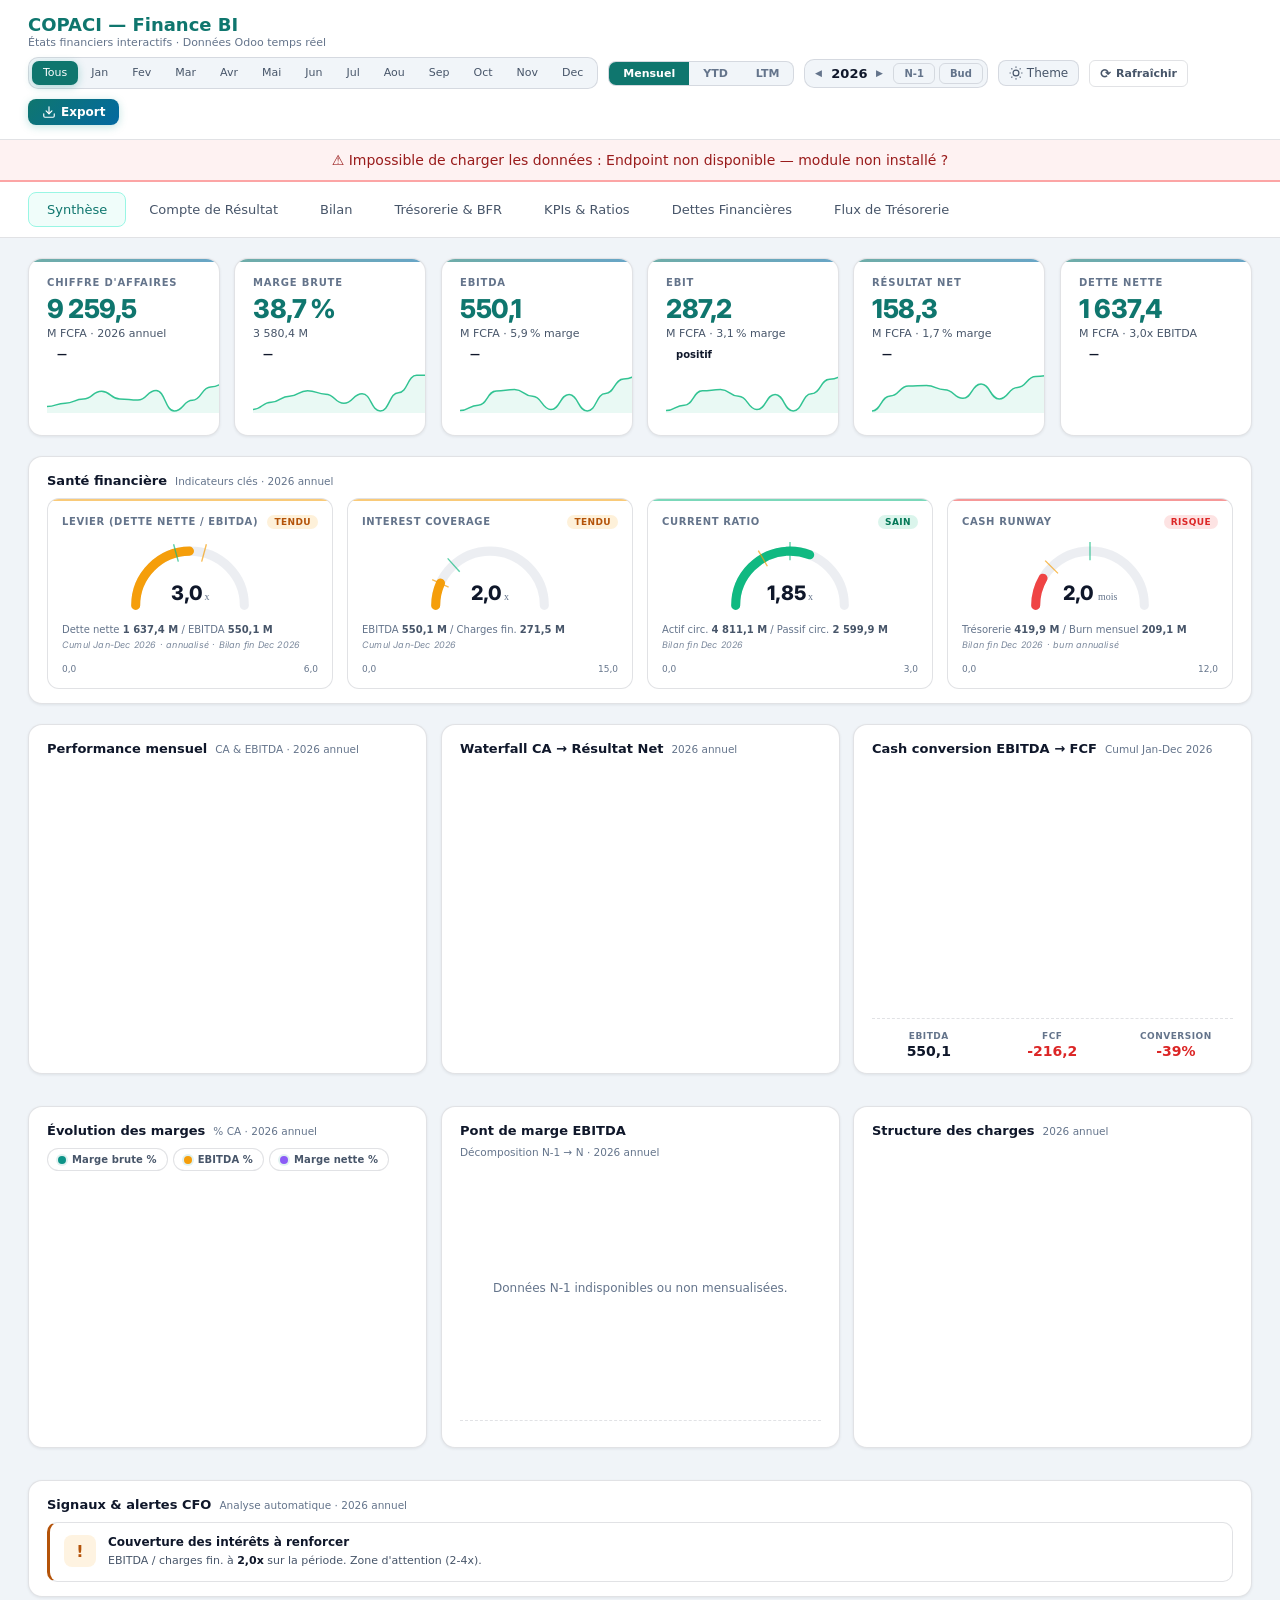
==== commit 6dded911: "fix: drill-down — URL Odoo pour ouvrir une piece comptable L'URL /odoo/accounting/move/<id> renvoyai" ====
--- a/copaci_finance_bi/static/src/html/dashboard.html
+++ b/copaci_finance_bi/static/src/html/dashboard.html
@@ -4416,7 +4416,7 @@
     tr.addEventListener('click',()=>{
       const moveId=tr.dataset.moveId;
       if(moveId){
-        window.open(ODOO_BASE+'/odoo/accounting/move/'+moveId,'_blank','noopener,noreferrer');
+        window.open(ODOO_BASE+'/odoo/action-account.action_move_journal_line/'+moveId,'_blank','noopener,noreferrer');
       }
     });
   });
@@ -4428,7 +4428,7 @@
 // Pattern Power BI : panel fixe a droite, redimensionnable, breadcrumb A <-> B
 // Donnees : PL_DATA[].accounts[] (deja calcule) + RAW_DATA.move_lines
 // ═══════════════════════════════════════════════════════════════
-const ODOO_MOVE_BASE = 'https://copaci.odoo.com/odoo/accounting/move/';
+const ODOO_MOVE_BASE = 'https://copaci.odoo.com/odoo/action-account.action_move_journal_line/';
 const PL_DRILL = {
   openLineId: null,              // ligne P&L actuellement drillee (ou null)
   openAccountCode: null,          // compte actuellement drille en Niveau B (ou null)
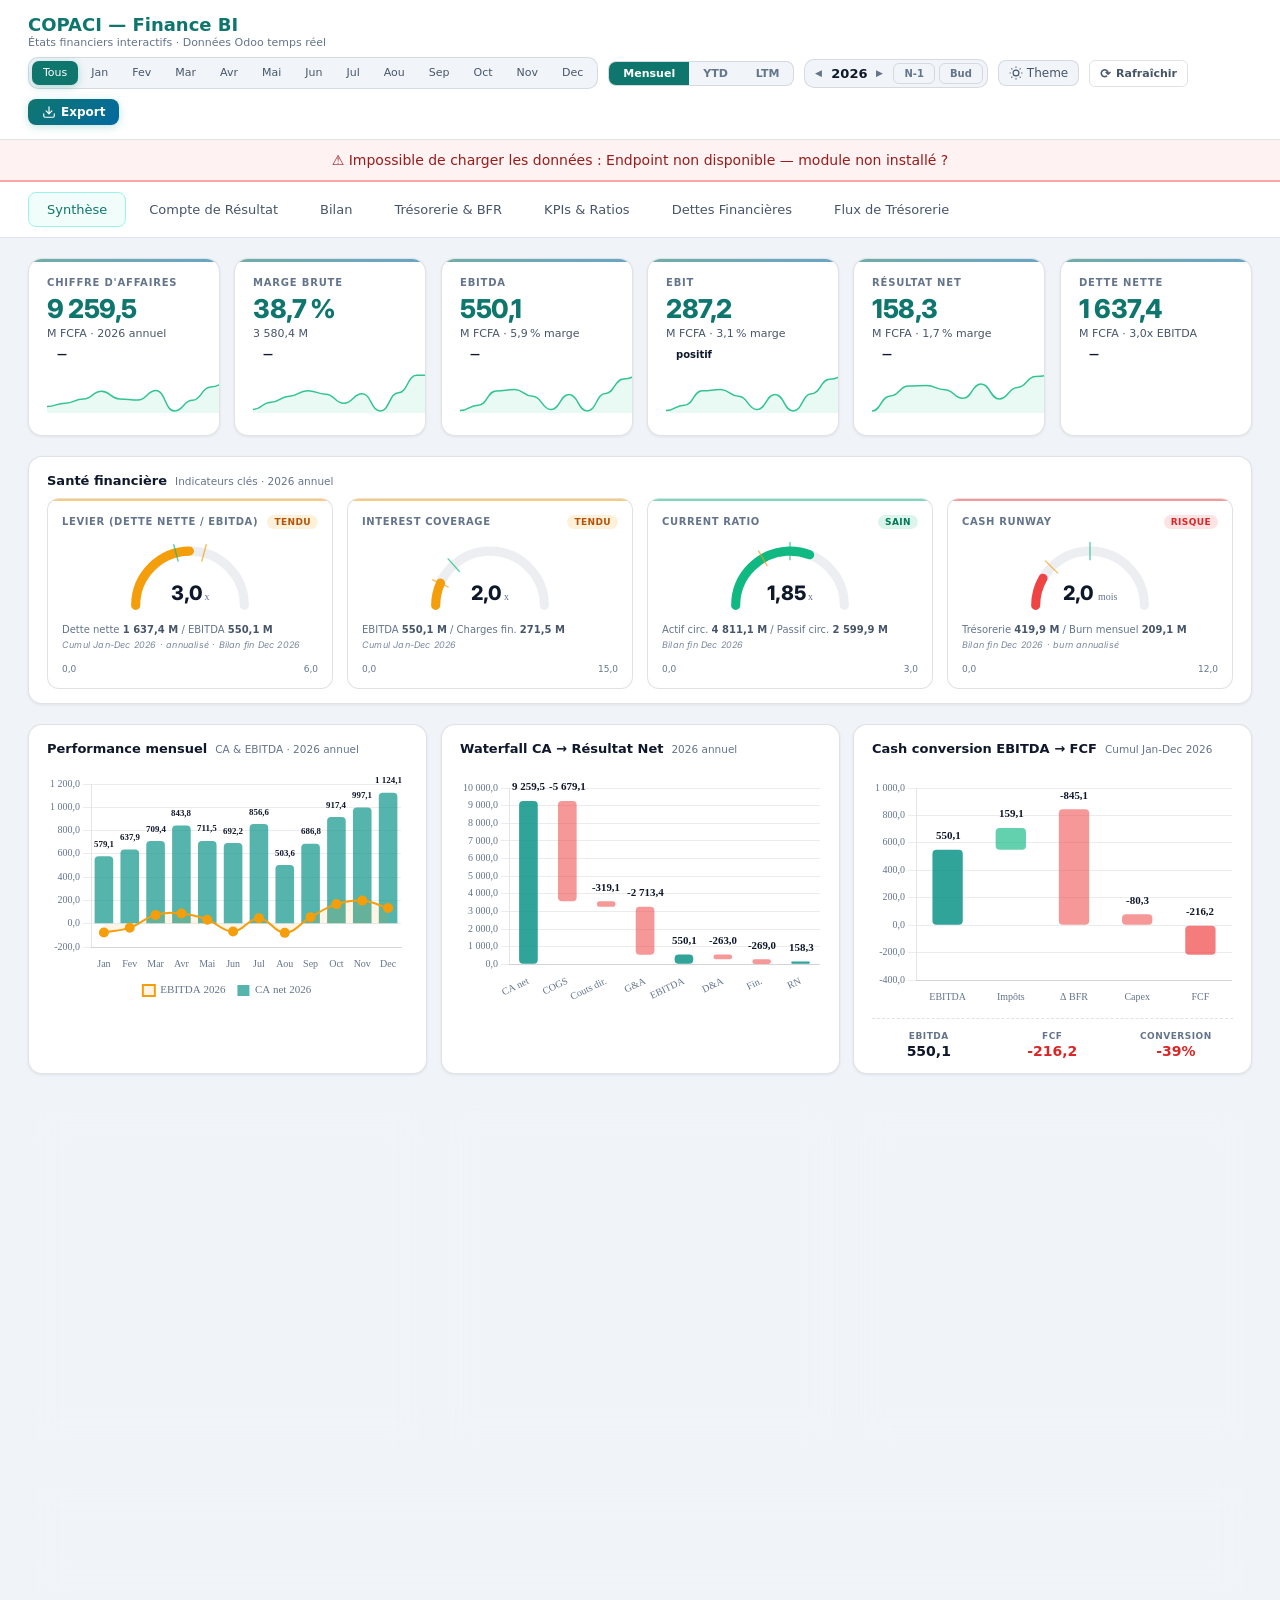
==== commit 05ca1ba8: "fix: P&L CA — ajout du compte 701100 Ventes marchandises région (COPACI DG) Le compte 701100 (Vente " ====
--- a/copaci_finance_bi/static/src/html/dashboard.html
+++ b/copaci_finance_bi/static/src/html/dashboard.html
@@ -1762,7 +1762,8 @@
   // DG accounts have different display_names but identical SYSCOHADA codes.
   // resolveAccountCode() via _accountMap resolves DG display_names to the
   // same 8-digit codes → the prefixes below capture both companies.
-  ca_local:['70211230','70211250','70211280'],
+  ca_local:['7011','70211230','70211250','70211280'],
+  ca_local_marchandises:['7011'],   // 701100 Ventes marchandises dans la region (COPACI DG)
   ca_local_exo:['70211230'],
   ca_local_sans_asdi:['70211250'],
   ca_local_avec_asdi:['70211280'],
@@ -2496,6 +2497,7 @@
 
   // CA — ventes locales et export (sans escompte/ristournes)
   const ca_local=line('ca_local','CA local',1);
+  const ca_local_marchandises=line('ca_local_marchandises','  ◦ Ventes marchandises région',2);
   const ca_local_exo=line('ca_local_exo','  \u25E6 Ventes locales exon\u00e9r\u00e9es',2);
   const ca_local_sans_asdi=line('ca_local_sans_asdi','  \u25E6 Ventes locales sans ASDI',2);
   const ca_local_avec_asdi=line('ca_local_avec_asdi','  \u25E6 Ventes locales avec ASDI',2);
@@ -2503,10 +2505,10 @@
   const ca_export_uemoa=line('ca_export_uemoa','  \u25E6 Export UEMOA',2);
   const ca_export_hors_uemoa=line('ca_export_hors_uemoa','  \u25E6 Export hors UEMOA',2);
   ca_local.expandable=true;
-  ca_local.children=['ca_local_exo','ca_local_sans_asdi','ca_local_avec_asdi'];
+  ca_local.children=['ca_local_marchandises','ca_local_exo','ca_local_sans_asdi','ca_local_avec_asdi'];
   ca_export.expandable=true;
   ca_export.children=['ca_export_uemoa','ca_export_hors_uemoa'];
-  ca_local_exo.parent='ca_local';ca_local_sans_asdi.parent='ca_local';ca_local_avec_asdi.parent='ca_local';
+  ca_local_marchandises.parent='ca_local';ca_local_exo.parent='ca_local';ca_local_sans_asdi.parent='ca_local';ca_local_avec_asdi.parent='ca_local';
   ca_export_uemoa.parent='ca_export';ca_export_hors_uemoa.parent='ca_export';
   // CA net = local + export (structure Excel COPACI)
   const ca_net_m=ca_local.m.map((v,i)=>v+ca_export.m[i]);
@@ -2578,7 +2580,7 @@
   return [
     {id:'ca_net',label:'Chiffre d\'affaires net',level:0,type:'total',expandable:true,m:ca_net_m,children:['ca_local','ca_export']},
     {...ca_local,parent:'ca_net'},
-    {...ca_local_exo},{...ca_local_sans_asdi},{...ca_local_avec_asdi},
+    {...ca_local_marchandises},{...ca_local_exo},{...ca_local_sans_asdi},{...ca_local_avec_asdi},
     {...ca_export,parent:'ca_net'},
     {...ca_export_uemoa},{...ca_export_hors_uemoa},
     {id:'spacer1',type:'spacer'},
